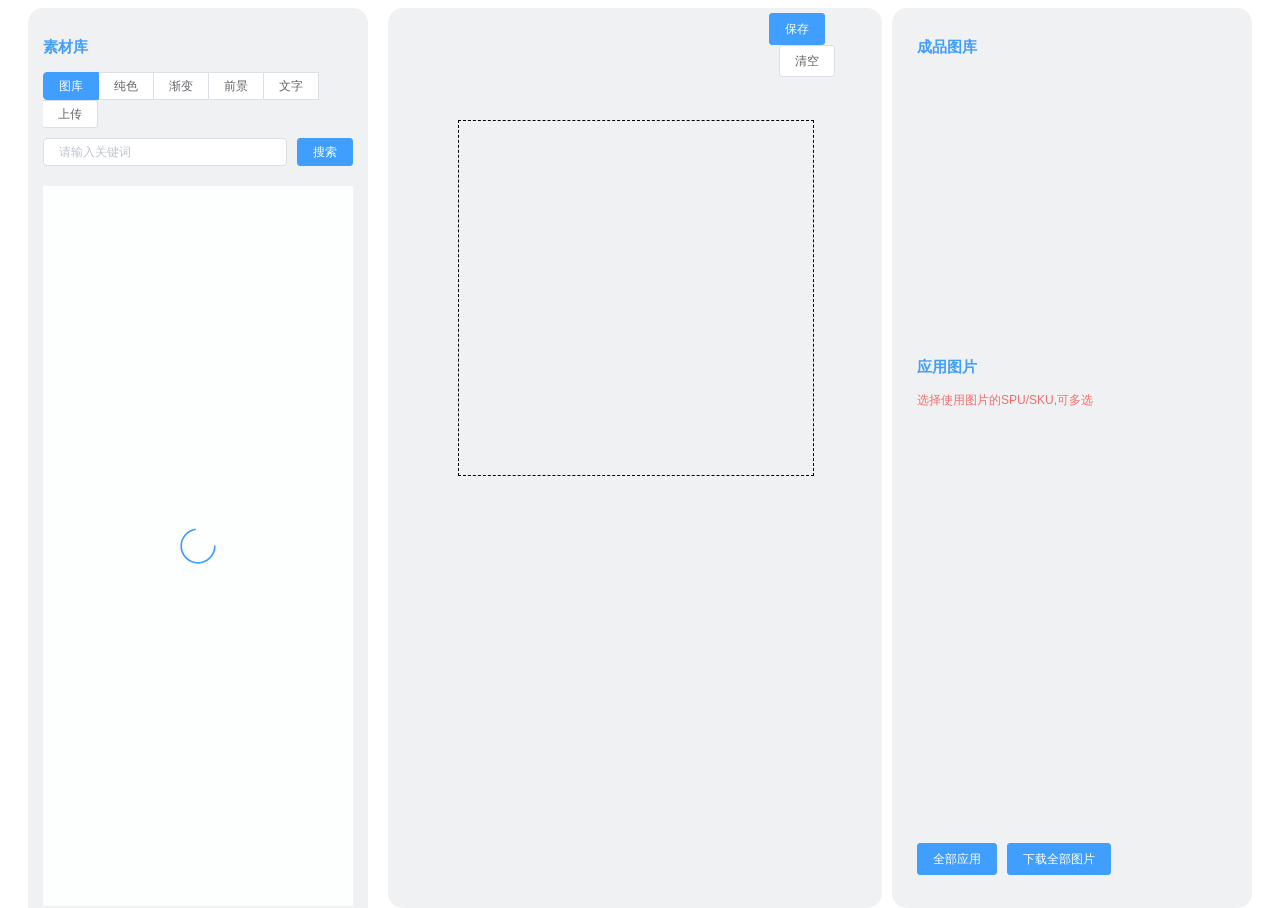
==== index.html @ 7e10ae1a "图片编辑工具" ====
<!doctype html><html lang=""><head><meta charset="utf-8"><meta http-equiv="X-UA-Compatible" content="IE=edge"><meta name="viewport" content="width=device-width,initial-scale=1"><link rel="icon" href="favicon.ico"><title>my-project</title><script defer="defer" src="js/chunk-vendors.fd52d8b5.js"></script><script defer="defer" src="js/app.4f9db772.js"></script><link href="css/chunk-vendors.4e2d36cb.css" rel="stylesheet"><link href="css/app.db0b09b1.css" rel="stylesheet"></head><body><noscript><strong>We're sorry but my-project doesn't work properly without JavaScript enabled. Please enable it to continue.</strong></noscript><div id="app"></div></body></html>
---- css/chunk-vendors.4e2d36cb.css ----
@font-face{font-family:element-icons;src:url(../fonts/element-icons.ff18efd1.woff) format("woff"),url(../fonts/element-icons.f1a45d74.ttf) format("truetype");font-weight:400;font-display:"auto";font-style:normal}[class*=" el-icon-"],[class^=el-icon-]{font-family:element-icons!important;speak:none;font-style:normal;font-weight:400;font-variant:normal;text-transform:none;line-height:1;vertical-align:baseline;display:inline-block;-webkit-font-smoothing:antialiased;-moz-osx-font-smoothing:grayscale}.el-icon-ice-cream-round:before{content:"\e6a0"}.el-icon-ice-cream-square:before{content:"\e6a3"}.el-icon-lollipop:before{content:"\e6a4"}.el-icon-potato-strips:before{content:"\e6a5"}.el-icon-milk-tea:before{content:"\e6a6"}.el-icon-ice-drink:before{content:"\e6a7"}.el-icon-ice-tea:before{content:"\e6a9"}.el-icon-coffee:before{content:"\e6aa"}.el-icon-orange:before{content:"\e6ab"}.el-icon-pear:before{content:"\e6ac"}.el-icon-apple:before{content:"\e6ad"}.el-icon-cherry:before{content:"\e6ae"}.el-icon-watermelon:before{content:"\e6af"}.el-icon-grape:before{content:"\e6b0"}.el-icon-refrigerator:before{content:"\e6b1"}.el-icon-goblet-square-full:before{content:"\e6b2"}.el-icon-goblet-square:before{content:"\e6b3"}.el-icon-goblet-full:before{content:"\e6b4"}.el-icon-goblet:before{content:"\e6b5"}.el-icon-cold-drink:before{content:"\e6b6"}.el-icon-coffee-cup:before{content:"\e6b8"}.el-icon-water-cup:before{content:"\e6b9"}.el-icon-hot-water:before{content:"\e6ba"}.el-icon-ice-cream:before{content:"\e6bb"}.el-icon-dessert:before{content:"\e6bc"}.el-icon-sugar:before{content:"\e6bd"}.el-icon-tableware:before{content:"\e6be"}.el-icon-burger:before{content:"\e6bf"}.el-icon-knife-fork:before{content:"\e6c1"}.el-icon-fork-spoon:before{content:"\e6c2"}.el-icon-chicken:before{content:"\e6c3"}.el-icon-food:before{content:"\e6c4"}.el-icon-dish-1:before{content:"\e6c5"}.el-icon-dish:before{content:"\e6c6"}.el-icon-moon-night:before{content:"\e6ee"}.el-icon-moon:before{content:"\e6f0"}.el-icon-cloudy-and-sunny:before{content:"\e6f1"}.el-icon-partly-cloudy:before{content:"\e6f2"}.el-icon-cloudy:before{content:"\e6f3"}.el-icon-sunny:before{content:"\e6f6"}.el-icon-sunset:before{content:"\e6f7"}.el-icon-sunrise-1:before{content:"\e6f8"}.el-icon-sunrise:before{content:"\e6f9"}.el-icon-heavy-rain:before{content:"\e6fa"}.el-icon-lightning:before{content:"\e6fb"}.el-icon-light-rain:before{content:"\e6fc"}.el-icon-wind-power:before{content:"\e6fd"}.el-icon-baseball:before{content:"\e712"}.el-icon-soccer:before{content:"\e713"}.el-icon-football:before{content:"\e715"}.el-icon-basketball:before{content:"\e716"}.el-icon-ship:before{content:"\e73f"}.el-icon-truck:before{content:"\e740"}.el-icon-bicycle:before{content:"\e741"}.el-icon-mobile-phone:before{content:"\e6d3"}.el-icon-service:before{content:"\e6d4"}.el-icon-key:before{content:"\e6e2"}.el-icon-unlock:before{content:"\e6e4"}.el-icon-lock:before{content:"\e6e5"}.el-icon-watch:before{content:"\e6fe"}.el-icon-watch-1:before{content:"\e6ff"}.el-icon-timer:before{content:"\e702"}.el-icon-alarm-clock:before{content:"\e703"}.el-icon-map-location:before{content:"\e704"}.el-icon-delete-location:before{content:"\e705"}.el-icon-add-location:before{content:"\e706"}.el-icon-location-information:before{content:"\e707"}.el-icon-location-outline:before{content:"\e708"}.el-icon-location:before{content:"\e79e"}.el-icon-place:before{content:"\e709"}.el-icon-discover:before{content:"\e70a"}.el-icon-first-aid-kit:before{content:"\e70b"}.el-icon-trophy-1:before{content:"\e70c"}.el-icon-trophy:before{content:"\e70d"}.el-icon-medal:before{content:"\e70e"}.el-icon-medal-1:before{content:"\e70f"}.el-icon-stopwatch:before{content:"\e710"}.el-icon-mic:before{content:"\e711"}.el-icon-copy-document:before{content:"\e718"}.el-icon-full-screen:before{content:"\e719"}.el-icon-switch-button:before{content:"\e71b"}.el-icon-aim:before{content:"\e71c"}.el-icon-crop:before{content:"\e71d"}.el-icon-odometer:before{content:"\e71e"}.el-icon-time:before{content:"\e71f"}.el-icon-bangzhu:before{content:"\e724"}.el-icon-close-notification:before{content:"\e726"}.el-icon-microphone:before{content:"\e727"}.el-icon-turn-off-microphone:before{content:"\e728"}.el-icon-position:before{content:"\e729"}.el-icon-postcard:before{content:"\e72a"}.el-icon-message:before{content:"\e72b"}.el-icon-chat-line-square:before{content:"\e72d"}.el-icon-chat-dot-square:before{content:"\e72e"}.el-icon-chat-dot-round:before{content:"\e72f"}.el-icon-chat-square:before{content:"\e730"}.el-icon-chat-line-round:before{content:"\e731"}.el-icon-chat-round:before{content:"\e732"}.el-icon-set-up:before{content:"\e733"}.el-icon-turn-off:before{content:"\e734"}.el-icon-open:before{content:"\e735"}.el-icon-connection:before{content:"\e736"}.el-icon-link:before{content:"\e737"}.el-icon-cpu:before{content:"\e738"}.el-icon-thumb:before{content:"\e739"}.el-icon-female:before{content:"\e73a"}.el-icon-male:before{content:"\e73b"}.el-icon-guide:before{content:"\e73c"}.el-icon-news:before{content:"\e73e"}.el-icon-price-tag:before{content:"\e744"}.el-icon-discount:before{content:"\e745"}.el-icon-wallet:before{content:"\e747"}.el-icon-coin:before{content:"\e748"}.el-icon-money:before{content:"\e749"}.el-icon-bank-card:before{content:"\e74a"}.el-icon-box:before{content:"\e74b"}.el-icon-present:before{content:"\e74c"}.el-icon-sell:before{content:"\e6d5"}.el-icon-sold-out:before{content:"\e6d6"}.el-icon-shopping-bag-2:before{content:"\e74d"}.el-icon-shopping-bag-1:before{content:"\e74e"}.el-icon-shopping-cart-2:before{content:"\e74f"}.el-icon-shopping-cart-1:before{content:"\e750"}.el-icon-shopping-cart-full:before{content:"\e751"}.el-icon-smoking:before{content:"\e752"}.el-icon-no-smoking:before{content:"\e753"}.el-icon-house:before{content:"\e754"}.el-icon-table-lamp:before{content:"\e755"}.el-icon-school:before{content:"\e756"}.el-icon-office-building:before{content:"\e757"}.el-icon-toilet-paper:before{content:"\e758"}.el-icon-notebook-2:before{content:"\e759"}.el-icon-notebook-1:before{content:"\e75a"}.el-icon-files:before{content:"\e75b"}.el-icon-collection:before{content:"\e75c"}.el-icon-receiving:before{content:"\e75d"}.el-icon-suitcase-1:before{content:"\e760"}.el-icon-suitcase:before{content:"\e761"}.el-icon-film:before{content:"\e763"}.el-icon-collection-tag:before{content:"\e765"}.el-icon-data-analysis:before{content:"\e766"}.el-icon-pie-chart:before{content:"\e767"}.el-icon-data-board:before{content:"\e768"}.el-icon-data-line:before{content:"\e76d"}.el-icon-reading:before{content:"\e769"}.el-icon-magic-stick:before{content:"\e76a"}.el-icon-coordinate:before{content:"\e76b"}.el-icon-mouse:before{content:"\e76c"}.el-icon-brush:before{content:"\e76e"}.el-icon-headset:before{content:"\e76f"}.el-icon-umbrella:before{content:"\e770"}.el-icon-scissors:before{content:"\e771"}.el-icon-mobile:before{content:"\e773"}.el-icon-attract:before{content:"\e774"}.el-icon-monitor:before{content:"\e775"}.el-icon-search:before{content:"\e778"}.el-icon-takeaway-box:before{content:"\e77a"}.el-icon-paperclip:before{content:"\e77d"}.el-icon-printer:before{content:"\e77e"}.el-icon-document-add:before{content:"\e782"}.el-icon-document:before{content:"\e785"}.el-icon-document-checked:before{content:"\e786"}.el-icon-document-copy:before{content:"\e787"}.el-icon-document-delete:before{content:"\e788"}.el-icon-document-remove:before{content:"\e789"}.el-icon-tickets:before{content:"\e78b"}.el-icon-folder-checked:before{content:"\e77f"}.el-icon-folder-delete:before{content:"\e780"}.el-icon-folder-remove:before{content:"\e781"}.el-icon-folder-add:before{content:"\e783"}.el-icon-folder-opened:before{content:"\e784"}.el-icon-folder:before{content:"\e78a"}.el-icon-edit-outline:before{content:"\e764"}.el-icon-edit:before{content:"\e78c"}.el-icon-date:before{content:"\e78e"}.el-icon-c-scale-to-original:before{content:"\e7c6"}.el-icon-view:before{content:"\e6ce"}.el-icon-loading:before{content:"\e6cf"}.el-icon-rank:before{content:"\e6d1"}.el-icon-sort-down:before{content:"\e7c4"}.el-icon-sort-up:before{content:"\e7c5"}.el-icon-sort:before{content:"\e6d2"}.el-icon-finished:before{content:"\e6cd"}.el-icon-refresh-left:before{content:"\e6c7"}.el-icon-refresh-right:before{content:"\e6c8"}.el-icon-refresh:before{content:"\e6d0"}.el-icon-video-play:before{content:"\e7c0"}.el-icon-video-pause:before{content:"\e7c1"}.el-icon-d-arrow-right:before{content:"\e6dc"}.el-icon-d-arrow-left:before{content:"\e6dd"}.el-icon-arrow-up:before{content:"\e6e1"}.el-icon-arrow-down:before{content:"\e6df"}.el-icon-arrow-right:before{content:"\e6e0"}.el-icon-arrow-left:before{content:"\e6de"}.el-icon-top-right:before{content:"\e6e7"}.el-icon-top-left:before{content:"\e6e8"}.el-icon-top:before{content:"\e6e6"}.el-icon-bottom:before{content:"\e6eb"}.el-icon-right:before{content:"\e6e9"}.el-icon-back:before{content:"\e6ea"}.el-icon-bottom-right:before{content:"\e6ec"}.el-icon-bottom-left:before{content:"\e6ed"}.el-icon-caret-top:before{content:"\e78f"}.el-icon-caret-bottom:before{content:"\e790"}.el-icon-caret-right:before{content:"\e791"}.el-icon-caret-left:before{content:"\e792"}.el-icon-d-caret:before{content:"\e79a"}.el-icon-share:before{content:"\e793"}.el-icon-menu:before{content:"\e798"}.el-icon-s-grid:before{content:"\e7a6"}.el-icon-s-check:before{content:"\e7a7"}.el-icon-s-data:before{content:"\e7a8"}.el-icon-s-opportunity:before{content:"\e7aa"}.el-icon-s-custom:before{content:"\e7ab"}.el-icon-s-claim:before{content:"\e7ad"}.el-icon-s-finance:before{content:"\e7ae"}.el-icon-s-comment:before{content:"\e7af"}.el-icon-s-flag:before{content:"\e7b0"}.el-icon-s-marketing:before{content:"\e7b1"}.el-icon-s-shop:before{content:"\e7b4"}.el-icon-s-open:before{content:"\e7b5"}.el-icon-s-management:before{content:"\e7b6"}.el-icon-s-ticket:before{content:"\e7b7"}.el-icon-s-release:before{content:"\e7b8"}.el-icon-s-home:before{content:"\e7b9"}.el-icon-s-promotion:before{content:"\e7ba"}.el-icon-s-operation:before{content:"\e7bb"}.el-icon-s-unfold:before{content:"\e7bc"}.el-icon-s-fold:before{content:"\e7a9"}.el-icon-s-platform:before{content:"\e7bd"}.el-icon-s-order:before{content:"\e7be"}.el-icon-s-cooperation:before{content:"\e7bf"}.el-icon-bell:before{content:"\e725"}.el-icon-message-solid:before{content:"\e799"}.el-icon-video-camera:before{content:"\e772"}.el-icon-video-camera-solid:before{content:"\e796"}.el-icon-camera:before{content:"\e779"}.el-icon-camera-solid:before{content:"\e79b"}.el-icon-download:before{content:"\e77c"}.el-icon-upload2:before{content:"\e77b"}.el-icon-upload:before{content:"\e7c3"}.el-icon-picture-outline-round:before{content:"\e75f"}.el-icon-picture-outline:before{content:"\e75e"}.el-icon-picture:before{content:"\e79f"}.el-icon-close:before{content:"\e6db"}.el-icon-check:before{content:"\e6da"}.el-icon-plus:before{content:"\e6d9"}.el-icon-minus:before{content:"\e6d8"}.el-icon-help:before{content:"\e73d"}.el-icon-s-help:before{content:"\e7b3"}.el-icon-circle-close:before{content:"\e78d"}.el-icon-circle-check:before{content:"\e720"}.el-icon-circle-plus-outline:before{content:"\e723"}.el-icon-remove-outline:before{content:"\e722"}.el-icon-zoom-out:before{content:"\e776"}.el-icon-zoom-in:before{content:"\e777"}.el-icon-error:before{content:"\e79d"}.el-icon-success:before{content:"\e79c"}.el-icon-circle-plus:before{content:"\e7a0"}.el-icon-remove:before{content:"\e7a2"}.el-icon-info:before{content:"\e7a1"}.el-icon-question:before{content:"\e7a4"}.el-icon-warning-outline:before{content:"\e6c9"}.el-icon-warning:before{content:"\e7a3"}.el-icon-goods:before{content:"\e7c2"}.el-icon-s-goods:before{content:"\e7b2"}.el-icon-star-off:before{content:"\e717"}.el-icon-star-on:before{content:"\e797"}.el-icon-more-outline:before{content:"\e6cc"}.el-icon-more:before{content:"\e794"}.el-icon-phone-outline:before{content:"\e6cb"}.el-icon-phone:before{content:"\e795"}.el-icon-user:before{content:"\e6e3"}.el-icon-user-solid:before{content:"\e7a5"}.el-icon-setting:before{content:"\e6ca"}.el-icon-s-tools:before{content:"\e7ac"}.el-icon-delete:before{content:"\e6d7"}.el-icon-delete-solid:before{content:"\e7c9"}.el-icon-eleme:before{content:"\e7c7"}.el-icon-platform-eleme:before{content:"\e7ca"}.el-icon-loading{animation:rotating 2s linear infinite}.el-icon--right{margin-left:5px}.el-icon--left{margin-right:5px}@keyframes rotating{0%{transform:rotate(0)}to{transform:rotate(1turn)}}.el-pagination{white-space:nowrap;padding:2px 5px;color:#303133;font-weight:700}.el-pagination:after,.el-pagination:before{display:table;content:""}.el-pagination:after{clear:both}.el-pagination button,.el-pagination span:not([class*=suffix]){display:inline-block;font-size:13px;min-width:35.5px;height:28px;line-height:28px;vertical-align:top;box-sizing:border-box}.el-pager li,.el-pagination__editor{-webkit-box-sizing:border-box;text-align:center}.el-pagination .el-input__inner{text-align:center;-moz-appearance:textfield;line-height:normal}.el-pagination .el-input__suffix{right:0;transform:scale(.8)}.el-pagination .el-select .el-input{width:100px;margin:0 5px}.el-pagination .el-select .el-input .el-input__inner{padding-right:25px;border-radius:3px}.el-pagination button{border:none;padding:0 6px;background:0 0}.el-pagination button:focus{outline:0}.el-pagination button:hover{color:#409eff}.el-pagination button:disabled{color:#c0c4cc;background-color:#fff;cursor:not-allowed}.el-pagination .btn-next,.el-pagination .btn-prev{background:50% no-repeat #fff;background-size:16px;cursor:pointer;margin:0;color:#303133}.el-pagination .btn-next .el-icon,.el-pagination .btn-prev .el-icon{display:block;font-size:12px;font-weight:700}.el-pagination .btn-prev{padding-right:12px}.el-pagination .btn-next{padding-left:12px}.el-pagination .el-pager li.disabled{color:#c0c4cc;cursor:not-allowed}.el-pager li,.el-pager li.btn-quicknext:hover,.el-pager li.btn-quickprev:hover{cursor:pointer}.el-pagination--small .btn-next,.el-pagination--small .btn-prev,.el-pagination--small .el-pager li,.el-pagination--small .el-pager li.btn-quicknext,.el-pagination--small .el-pager li.btn-quickprev,.el-pagination--small .el-pager li:last-child{border-color:transparent;font-size:12px;line-height:22px;height:22px;min-width:22px}.el-pagination--small .arrow.disabled{visibility:hidden}.el-pagination--small .more:before,.el-pagination--small li.more:before{line-height:24px}.el-pagination--small button,.el-pagination--small span:not([class*=suffix]){height:22px;line-height:22px}.el-pagination--small .el-pagination__editor,.el-pagination--small .el-pagination__editor.el-input .el-input__inner{height:22px}.el-pagination__sizes{margin:0 10px 0 0;font-weight:400;color:#606266}.el-pagination__sizes .el-input .el-input__inner{font-size:13px;padding-left:8px}.el-pagination__sizes .el-input .el-input__inner:hover{border-color:#409eff}.el-pagination__total{margin-right:10px;font-weight:400;color:#606266}.el-pagination__jump{margin-left:24px;font-weight:400;color:#606266}.el-pagination__jump .el-input__inner{padding:0 3px}.el-pagination__rightwrapper{float:right}.el-pagination__editor{line-height:18px;padding:0 2px;height:28px;margin:0 2px;box-sizing:border-box;border-radius:3px}.el-pager,.el-pagination.is-background .btn-next,.el-pagination.is-background .btn-prev{padding:0}.el-pagination__editor.el-input{width:50px}.el-pagination__editor.el-input .el-input__inner{height:28px}.el-pagination__editor .el-input__inner::-webkit-inner-spin-button,.el-pagination__editor .el-input__inner::-webkit-outer-spin-button{-webkit-appearance:none;margin:0}.el-pagination.is-background .btn-next,.el-pagination.is-background .btn-prev,.el-pagination.is-background .el-pager li{margin:0 5px;background-color:#f4f4f5;color:#606266;min-width:30px;border-radius:2px}.el-pagination.is-background .btn-next.disabled,.el-pagination.is-background .btn-next:disabled,.el-pagination.is-background .btn-prev.disabled,.el-pagination.is-background .btn-prev:disabled,.el-pagination.is-background .el-pager li.disabled{color:#c0c4cc}.el-pagination.is-background .el-pager li:not(.disabled):hover{color:#409eff}.el-pagination.is-background .el-pager li:not(.disabled).active{background-color:#409eff;color:#fff}.el-pagination.is-background.el-pagination--small .btn-next,.el-pagination.is-background.el-pagination--small .btn-prev,.el-pagination.is-background.el-pagination--small .el-pager li{margin:0 3px;min-width:22px}.el-pager,.el-pager li{vertical-align:top;margin:0;display:inline-block}.el-pager{-webkit-user-select:none;-moz-user-select:none;user-select:none;list-style:none;font-size:0}.el-pager .more:before{line-height:30px}.el-pager li{padding:0 4px;background:#fff;font-size:13px;min-width:35.5px;height:28px;line-height:28px;box-sizing:border-box}.el-pager li.btn-quicknext,.el-pager li.btn-quickprev{line-height:28px;color:#303133}.el-pager li.btn-quicknext.disabled,.el-pager li.btn-quickprev.disabled{color:#c0c4cc}.el-pager li.active+li{border-left:0}.el-pager li:hover{color:#409eff}.el-pager li.active{color:#409eff;cursor:default}.el-dialog{position:relative;margin:0 auto 50px;background:#fff;border-radius:2px;box-shadow:0 1px 3px rgba(0,0,0,.3);box-sizing:border-box;width:50%}.el-autocomplete-suggestion,.el-dropdown-menu,.el-menu--collapse .el-submenu .el-menu{-webkit-box-shadow:0 2px 12px 0 rgba(0,0,0,.1)}.el-dialog.is-fullscreen{width:100%;margin-top:0;margin-bottom:0;height:100%;overflow:auto}.el-dialog__wrapper{position:fixed;top:0;right:0;bottom:0;left:0;overflow:auto;margin:0}.el-dialog__header{padding:20px 20px 10px}.el-dialog__headerbtn{position:absolute;top:20px;right:20px;padding:0;background:0 0;border:none;outline:0;cursor:pointer;font-size:16px}.el-dialog__headerbtn .el-dialog__close{color:#909399}.el-dialog__headerbtn:focus .el-dialog__close,.el-dialog__headerbtn:hover .el-dialog__close{color:#409eff}.el-dialog__title{line-height:24px;font-size:18px;color:#303133}.el-dialog__body{padding:30px 20px;color:#606266;font-size:14px;word-break:break-all}.el-dialog__footer{padding:10px 20px 20px;text-align:right;box-sizing:border-box}.el-dialog--center{text-align:center}.el-dialog--center .el-dialog__body{text-align:initial;padding:25px 25px 30px}.el-dialog--center .el-dialog__footer{text-align:inherit}.dialog-fade-enter-active{animation:dialog-fade-in .3s}.dialog-fade-leave-active{animation:dialog-fade-out .3s}@keyframes dialog-fade-in{0%{transform:translate3d(0,-20px,0);opacity:0}to{transform:translateZ(0);opacity:1}}@keyframes dialog-fade-out{0%{transform:translateZ(0);opacity:1}to{transform:translate3d(0,-20px,0);opacity:0}}.el-autocomplete{position:relative;display:inline-block}.el-autocomplete-suggestion{margin:5px 0;box-shadow:0 2px 12px 0 rgba(0,0,0,.1);border-radius:4px;border:1px solid #e4e7ed;box-sizing:border-box;background-color:#fff}.el-autocomplete-suggestion__wrap{max-height:280px;padding:10px 0;box-sizing:border-box}.el-autocomplete-suggestion__list{margin:0;padding:0}.el-autocomplete-suggestion li{padding:0 20px;margin:0;line-height:34px;cursor:pointer;color:#606266;font-size:14px;list-style:none;white-space:nowrap;overflow:hidden;text-overflow:ellipsis}.el-autocomplete-suggestion li.highlighted,.el-autocomplete-suggestion li:hover{background-color:#f5f7fa}.el-autocomplete-suggestion li.divider{margin-top:6px;border-top:1px solid #000}.el-autocomplete-suggestion li.divider:last-child{margin-bottom:-6px}.el-autocomplete-suggestion.is-loading li{text-align:center;height:100px;line-height:100px;font-size:20px;color:#999}.el-autocomplete-suggestion.is-loading li:after{display:inline-block;content:"";height:100%;vertical-align:middle}.el-autocomplete-suggestion.is-loading li:hover{background-color:#fff}.el-autocomplete-suggestion.is-loading .el-icon-loading{vertical-align:middle}.el-dropdown{display:inline-block;position:relative;color:#606266;font-size:14px}.el-dropdown .el-button-group{display:block}.el-dropdown .el-button-group .el-button{float:none}.el-dropdown .el-dropdown__caret-button{padding-left:5px;padding-right:5px;position:relative;border-left:none}.el-dropdown .el-dropdown__caret-button:before{content:"";position:absolute;display:block;width:1px;top:5px;bottom:5px;left:0;background:hsla(0,0%,100%,.5)}.el-dropdown .el-dropdown__caret-button.el-button--default:before{background:rgba(220,223,230,.5)}.el-dropdown .el-dropdown__caret-button:hover:not(.is-disabled):before{top:0;bottom:0}.el-dropdown .el-dropdown__caret-button .el-dropdown__icon{padding-left:0}.el-dropdown__icon{font-size:12px;margin:0 3px}.el-dropdown .el-dropdown-selfdefine:focus:active,.el-dropdown .el-dropdown-selfdefine:focus:not(.focusing){outline-width:0}.el-dropdown [disabled]{cursor:not-allowed;color:#bbb}.el-dropdown-menu{position:absolute;top:0;left:0;z-index:10;padding:10px 0;margin:5px 0;background-color:#fff;border:1px solid #ebeef5;border-radius:4px;box-shadow:0 2px 12px 0 rgba(0,0,0,.1)}.el-dropdown-menu__item{list-style:none;line-height:36px;padding:0 20px;margin:0;font-size:14px;color:#606266;cursor:pointer;outline:0}.el-dropdown-menu__item:focus,.el-dropdown-menu__item:not(.is-disabled):hover{background-color:#ecf5ff;color:#66b1ff}.el-dropdown-menu__item i{margin-right:5px}.el-dropdown-menu__item--divided{position:relative;margin-top:6px;border-top:1px solid #ebeef5}.el-dropdown-menu__item--divided:before{content:"";height:6px;display:block;margin:0 -20px;background-color:#fff}.el-dropdown-menu__item.is-disabled{cursor:default;color:#bbb;pointer-events:none}.el-dropdown-menu--medium{padding:6px 0}.el-dropdown-menu--medium .el-dropdown-menu__item{line-height:30px;padding:0 17px;font-size:14px}.el-dropdown-menu--medium .el-dropdown-menu__item.el-dropdown-menu__item--divided{margin-top:6px}.el-dropdown-menu--medium .el-dropdown-menu__item.el-dropdown-menu__item--divided:before{height:6px;margin:0 -17px}.el-dropdown-menu--small{padding:6px 0}.el-dropdown-menu--small .el-dropdown-menu__item{line-height:27px;padding:0 15px;font-size:13px}.el-dropdown-menu--small .el-dropdown-menu__item.el-dropdown-menu__item--divided{margin-top:4px}.el-dropdown-menu--small .el-dropdown-menu__item.el-dropdown-menu__item--divided:before{height:4px;margin:0 -15px}.el-dropdown-menu--mini{padding:3px 0}.el-dropdown-menu--mini .el-dropdown-menu__item{line-height:24px;padding:0 10px;font-size:12px}.el-dropdown-menu--mini .el-dropdown-menu__item.el-dropdown-menu__item--divided{margin-top:3px}.el-dropdown-menu--mini .el-dropdown-menu__item.el-dropdown-menu__item--divided:before{height:3px;margin:0 -10px}.el-menu{border-right:1px solid #e6e6e6;list-style:none;position:relative;margin:0;padding-left:0}.el-menu,.el-menu--horizontal>.el-menu-item:not(.is-disabled):focus,.el-menu--horizontal>.el-menu-item:not(.is-disabled):hover,.el-menu--horizontal>.el-submenu .el-submenu__title:hover{background-color:#fff}.el-menu:after,.el-menu:before{display:table;content:""}.el-menu:after{clear:both}.el-menu.el-menu--horizontal{border-bottom:1px solid #e6e6e6}.el-menu--horizontal{border-right:none}.el-menu--horizontal>.el-menu-item{float:left;height:60px;line-height:60px;margin:0;border-bottom:2px solid transparent;color:#909399}.el-menu--horizontal>.el-menu-item a,.el-menu--horizontal>.el-menu-item a:hover{color:inherit}.el-menu--horizontal>.el-submenu{float:left}.el-menu--horizontal>.el-submenu:focus,.el-menu--horizontal>.el-submenu:hover{outline:0}.el-menu--horizontal>.el-submenu:focus .el-submenu__title,.el-menu--horizontal>.el-submenu:hover .el-submenu__title{color:#303133}.el-menu--horizontal>.el-submenu.is-active .el-submenu__title{border-bottom:2px solid #409eff;color:#303133}.el-menu--horizontal>.el-submenu .el-submenu__title{height:60px;line-height:60px;border-bottom:2px solid transparent;color:#909399}.el-menu--horizontal>.el-submenu .el-submenu__icon-arrow{position:static;vertical-align:middle;margin-left:8px;margin-top:-3px}.el-menu--horizontal .el-menu .el-menu-item,.el-menu--horizontal .el-menu .el-submenu__title{background-color:#fff;float:none;height:36px;line-height:36px;padding:0 10px;color:#909399}.el-menu--horizontal .el-menu .el-menu-item.is-active,.el-menu--horizontal .el-menu .el-submenu.is-active>.el-submenu__title{color:#303133}.el-menu--horizontal .el-menu-item:not(.is-disabled):focus,.el-menu--horizontal .el-menu-item:not(.is-disabled):hover{outline:0;color:#303133}.el-menu--horizontal>.el-menu-item.is-active{border-bottom:2px solid #409eff;color:#303133}.el-menu--collapse{width:64px}.el-menu--collapse>.el-menu-item [class^=el-icon-],.el-menu--collapse>.el-submenu>.el-submenu__title [class^=el-icon-]{margin:0;vertical-align:middle;width:24px;text-align:center}.el-menu--collapse>.el-menu-item .el-submenu__icon-arrow,.el-menu--collapse>.el-submenu>.el-submenu__title .el-submenu__icon-arrow{display:none}.el-menu--collapse>.el-menu-item span,.el-menu--collapse>.el-submenu>.el-submenu__title span{height:0;width:0;overflow:hidden;visibility:hidden;display:inline-block}.el-menu--collapse>.el-menu-item.is-active i{color:inherit}.el-menu--collapse .el-menu .el-submenu{min-width:200px}.el-menu--collapse .el-submenu{position:relative}.el-menu--collapse .el-submenu .el-menu{position:absolute;margin-left:5px;top:0;left:100%;z-index:10;border:1px solid #e4e7ed;border-radius:2px;box-shadow:0 2px 12px 0 rgba(0,0,0,.1)}.el-menu--collapse .el-submenu.is-opened>.el-submenu__title .el-submenu__icon-arrow{transform:none}.el-menu--popup{z-index:100;min-width:200px;border:none;padding:5px 0;border-radius:2px;box-shadow:0 2px 12px 0 rgba(0,0,0,.1)}.el-menu--popup-bottom-start{margin-top:5px}.el-menu--popup-right-start{margin-left:5px;margin-right:5px}.el-menu-item{height:56px;line-height:56px;font-size:14px;color:#303133;padding:0 20px;list-style:none;cursor:pointer;position:relative;transition:border-color .3s,background-color .3s,color .3s;box-sizing:border-box;white-space:nowrap}.el-menu-item *{vertical-align:middle}.el-menu-item i{color:#909399}.el-menu-item:focus,.el-menu-item:hover{outline:0;background-color:#ecf5ff}.el-menu-item.is-disabled{opacity:.25;cursor:not-allowed;background:0 0!important}.el-menu-item [class^=el-icon-]{margin-right:5px;width:24px;text-align:center;font-size:18px;vertical-align:middle}.el-menu-item.is-active{color:#409eff}.el-menu-item.is-active i{color:inherit}.el-submenu{list-style:none;margin:0;padding-left:0}.el-submenu__title{height:56px;line-height:56px;font-size:14px;color:#303133;padding:0 20px;list-style:none;cursor:pointer;position:relative;transition:border-color .3s,background-color .3s,color .3s;box-sizing:border-box;white-space:nowrap}.el-submenu__title *{vertical-align:middle}.el-submenu__title i{color:#909399}.el-submenu__title:focus,.el-submenu__title:hover{outline:0;background-color:#ecf5ff}.el-submenu__title.is-disabled{opacity:.25;cursor:not-allowed;background:0 0!important}.el-submenu__title:hover{background-color:#ecf5ff}.el-submenu .el-menu{border:none}.el-submenu .el-menu-item{height:50px;line-height:50px;padding:0 45px;min-width:200px}.el-submenu__icon-arrow{position:absolute;top:50%;right:20px;margin-top:-7px;transition:transform .3s;font-size:12px}.el-submenu.is-active .el-submenu__title{border-bottom-color:#409eff}.el-submenu.is-opened>.el-submenu__title .el-submenu__icon-arrow{transform:rotate(180deg)}.el-submenu.is-disabled .el-menu-item,.el-submenu.is-disabled .el-submenu__title{opacity:.25;cursor:not-allowed;background:0 0!important}.el-submenu [class^=el-icon-]{vertical-align:middle;margin-right:5px;width:24px;text-align:center;font-size:18px}.el-menu-item-group>ul{padding:0}.el-menu-item-group__title{padding:7px 0 7px 20px;line-height:normal;font-size:12px;color:#909399}.el-radio-button__inner,.el-radio-group{line-height:1;vertical-align:middle;display:inline-block}.horizontal-collapse-transition .el-submenu__title .el-submenu__icon-arrow{transition:.2s;opacity:0}.el-radio-group{font-size:0}.el-radio-button{position:relative;display:inline-block;outline:0}.el-radio-button__inner{white-space:nowrap;background:#fff;border:1px solid #dcdfe6;font-weight:500;border-left:0;color:#606266;-webkit-appearance:none;text-align:center;box-sizing:border-box;outline:0;margin:0;position:relative;cursor:pointer;transition:all .3s cubic-bezier(.645,.045,.355,1);padding:12px 20px;font-size:14px;border-radius:0}.el-radio-button__inner.is-round{padding:12px 20px}.el-radio-button__inner:hover{color:#409eff}.el-radio-button__inner [class*=el-icon-]{line-height:.9}.el-radio-button__inner [class*=el-icon-]+span{margin-left:5px}.el-radio-button:first-child .el-radio-button__inner{border-left:1px solid #dcdfe6;border-radius:4px 0 0 4px;box-shadow:none!important}.el-radio-button__orig-radio{opacity:0;outline:0;position:absolute;z-index:-1}.el-switch,.el-switch__core{position:relative;vertical-align:middle}.el-radio-button__orig-radio:checked+.el-radio-button__inner{color:#fff;background-color:#409eff;border-color:#409eff;box-shadow:-1px 0 0 0 #409eff}.el-radio-button__orig-radio:disabled+.el-radio-button__inner{color:#c0c4cc;cursor:not-allowed;background-image:none;background-color:#fff;border-color:#ebeef5;box-shadow:none}.el-radio-button__orig-radio:disabled:checked+.el-radio-button__inner{background-color:#f2f6fc}.el-radio-button:last-child .el-radio-button__inner{border-radius:0 4px 4px 0}.el-radio-button:first-child:last-child .el-radio-button__inner{border-radius:4px}.el-radio-button--medium .el-radio-button__inner{padding:10px 20px;font-size:14px;border-radius:0}.el-radio-button--medium .el-radio-button__inner.is-round{padding:10px 20px}.el-radio-button--small .el-radio-button__inner{padding:9px 15px;font-size:12px;border-radius:0}.el-radio-button--small .el-radio-button__inner.is-round{padding:9px 15px}.el-radio-button--mini .el-radio-button__inner{padding:7px 15px;font-size:12px;border-radius:0}.el-radio-button--mini .el-radio-button__inner.is-round{padding:7px 15px}.el-radio-button:focus:not(.is-focus):not(:active):not(.is-disabled){box-shadow:0 0 2px 2px #409eff}.el-picker-panel,.el-popover,.el-select-dropdown,.el-table-filter,.el-time-panel{-webkit-box-shadow:0 2px 12px 0 rgba(0,0,0,.1)}.el-switch{display:inline-flex;align-items:center;font-size:14px;line-height:20px;height:20px}.el-switch.is-disabled .el-switch__core,.el-switch.is-disabled .el-switch__label{cursor:not-allowed}.el-switch__label{transition:.2s;height:20px;display:inline-block;font-size:14px;font-weight:500;cursor:pointer;vertical-align:middle;color:#303133}.el-switch__label.is-active{color:#409eff}.el-switch__label--left{margin-right:10px}.el-switch__label--right{margin-left:10px}.el-switch__label *{line-height:1;font-size:14px;display:inline-block}.el-switch__input{position:absolute;width:0;height:0;opacity:0;margin:0}.el-switch__core{margin:0;display:inline-block;width:40px;height:20px;border:1px solid #dcdfe6;outline:0;border-radius:10px;box-sizing:border-box;background:#dcdfe6;cursor:pointer;transition:border-color .3s,background-color .3s}.el-switch__core:after{content:"";position:absolute;top:1px;left:1px;border-radius:100%;transition:all .3s;width:16px;height:16px;background-color:#fff}.el-switch.is-checked .el-switch__core{border-color:#409eff;background-color:#409eff}.el-switch.is-checked .el-switch__core:after{left:100%;margin-left:-17px}.el-switch.is-disabled{opacity:.6}.el-switch--wide .el-switch__label.el-switch__label--left span{left:10px}.el-switch--wide .el-switch__label.el-switch__label--right span{right:10px}.el-switch .label-fade-enter,.el-switch .label-fade-leave-active{opacity:0}.el-select-dropdown{position:absolute;z-index:1001;border:1px solid #e4e7ed;border-radius:4px;background-color:#fff;box-shadow:0 2px 12px 0 rgba(0,0,0,.1);box-sizing:border-box;margin:5px 0}.el-select-dropdown.is-multiple .el-select-dropdown__item{padding-right:40px}.el-select-dropdown.is-multiple .el-select-dropdown__item.selected{color:#409eff;background-color:#fff}.el-select-dropdown.is-multiple .el-select-dropdown__item.selected.hover{background-color:#f5f7fa}.el-select-dropdown.is-multiple .el-select-dropdown__item.selected:after{position:absolute;right:20px;font-family:element-icons;content:"\e6da";font-size:12px;font-weight:700;-webkit-font-smoothing:antialiased;-moz-osx-font-smoothing:grayscale}.el-select-dropdown .el-scrollbar.is-empty .el-select-dropdown__list{padding:0}.el-select-dropdown__empty{padding:10px 0;margin:0;text-align:center;color:#999;font-size:14px}.el-select-dropdown__wrap{max-height:274px}.el-select-dropdown__list{list-style:none;padding:6px 0;margin:0;box-sizing:border-box}.el-select-dropdown__item{font-size:14px;padding:0 20px;position:relative;white-space:nowrap;overflow:hidden;text-overflow:ellipsis;color:#606266;height:34px;line-height:34px;box-sizing:border-box;cursor:pointer}.el-select-dropdown__item.is-disabled{color:#c0c4cc;cursor:not-allowed}.el-select-dropdown__item.is-disabled:hover{background-color:#fff}.el-select-dropdown__item.hover,.el-select-dropdown__item:hover{background-color:#f5f7fa}.el-select-dropdown__item.selected{color:#409eff;font-weight:700}.el-select-group{margin:0;padding:0}.el-select-group__wrap{position:relative;list-style:none;margin:0;padding:0}.el-select-group__wrap:not(:last-of-type){padding-bottom:24px}.el-select-group__wrap:not(:last-of-type):after{content:"";position:absolute;display:block;left:20px;right:20px;bottom:12px;height:1px;background:#e4e7ed}.el-select-group__title{padding-left:20px;font-size:12px;color:#909399;line-height:30px}.el-select-group .el-select-dropdown__item{padding-left:20px}.el-select{display:inline-block;position:relative}.el-select .el-select__tags>span{display:contents}.el-select:hover .el-input__inner{border-color:#c0c4cc}.el-select .el-input__inner{cursor:pointer;padding-right:35px}.el-select .el-input__inner:focus{border-color:#409eff}.el-select .el-input .el-select__caret{color:#c0c4cc;font-size:14px;transition:transform .3s;transform:rotate(180deg);cursor:pointer}.el-select .el-input .el-select__caret.is-reverse{transform:rotate(0)}.el-select .el-input .el-select__caret.is-show-close{font-size:14px;text-align:center;transform:rotate(180deg);border-radius:100%;color:#c0c4cc;transition:color .2s cubic-bezier(.645,.045,.355,1)}.el-select .el-input .el-select__caret.is-show-close:hover{color:#909399}.el-select .el-input.is-disabled .el-input__inner{cursor:not-allowed}.el-select .el-input.is-disabled .el-input__inner:hover{border-color:#e4e7ed}.el-range-editor.is-active,.el-range-editor.is-active:hover,.el-select .el-input.is-focus .el-input__inner{border-color:#409eff}.el-select>.el-input{display:block}.el-select__input{border:none;outline:0;padding:0;margin-left:15px;color:#666;font-size:14px;-webkit-appearance:none;-moz-appearance:none;appearance:none;height:28px;background-color:transparent}.el-select__input.is-mini{height:14px}.el-select__close{cursor:pointer;position:absolute;top:8px;z-index:1000;right:25px;color:#c0c4cc;line-height:18px;font-size:14px}.el-select__close:hover{color:#909399}.el-select__tags{position:absolute;line-height:normal;white-space:normal;z-index:1;top:50%;transform:translateY(-50%);display:flex;align-items:center;flex-wrap:wrap}.el-select__tags-text{overflow:hidden;text-overflow:ellipsis}.el-select .el-tag{box-sizing:border-box;border-color:transparent;margin:2px 0 2px 6px;background-color:#f0f2f5;display:flex;max-width:100%;align-items:center}.el-select .el-tag__close.el-icon-close{background-color:#c0c4cc;top:0;color:#fff;flex-shrink:0}.el-select .el-tag__close.el-icon-close:hover{background-color:#909399}.el-table,.el-table__expanded-cell{background-color:#fff}.el-select .el-tag__close.el-icon-close:before{display:block;transform:translateY(.5px)}.el-table{position:relative;overflow:hidden;box-sizing:border-box;flex:1;width:100%;max-width:100%;font-size:14px;color:#606266}.el-table__empty-block{min-height:60px;text-align:center;width:100%;display:flex;justify-content:center;align-items:center}.el-table__empty-text{line-height:60px;width:50%;color:#909399}.el-table__expand-column .cell{padding:0;text-align:center}.el-table__expand-icon{position:relative;cursor:pointer;color:#666;font-size:12px;transition:transform .2s ease-in-out;height:20px}.el-table__expand-icon--expanded{transform:rotate(90deg)}.el-table__expand-icon>.el-icon{position:absolute;left:50%;top:50%;margin-left:-5px;margin-top:-5px}.el-table__expanded-cell[class*=cell]{padding:20px 50px}.el-table__expanded-cell:hover{background-color:transparent!important}.el-table__placeholder{display:inline-block;width:20px}.el-table__append-wrapper{overflow:hidden}.el-table--fit{border-right:0;border-bottom:0}.el-table--fit .el-table__cell.gutter{border-right-width:1px}.el-table--scrollable-x .el-table__body-wrapper{overflow-x:auto}.el-table--scrollable-y .el-table__body-wrapper{overflow-y:auto}.el-table thead{color:#909399;font-weight:500}.el-table thead.is-group th.el-table__cell{background:#f5f7fa}.el-table .el-table__cell{padding:12px 0;min-width:0;box-sizing:border-box;text-overflow:ellipsis;vertical-align:middle;position:relative;text-align:left}.el-table .el-table__cell.is-center{text-align:center}.el-table .el-table__cell.is-right{text-align:right}.el-table .el-table__cell.gutter{width:15px;border-right-width:0;border-bottom-width:0;padding:0}.el-table .el-table__cell.is-hidden>*{visibility:hidden}.el-table--medium .el-table__cell{padding:10px 0}.el-table--small{font-size:12px}.el-table--small .el-table__cell{padding:8px 0}.el-table--mini{font-size:12px}.el-table--mini .el-table__cell{padding:6px 0}.el-table tr{background-color:#fff}.el-table tr input[type=checkbox]{margin:0}.el-table td.el-table__cell,.el-table th.el-table__cell.is-leaf{border-bottom:1px solid #ebeef5}.el-table th.el-table__cell.is-sortable{cursor:pointer}.el-table th.el-table__cell{overflow:hidden;-webkit-user-select:none;-moz-user-select:none;user-select:none;background-color:#fff}.el-table th.el-table__cell>.cell{display:inline-block;box-sizing:border-box;position:relative;vertical-align:middle;padding-left:10px;padding-right:10px;width:100%}.el-table th.el-table__cell>.cell.highlight{color:#409eff}.el-table th.el-table__cell.required>div:before{display:inline-block;content:"";width:8px;height:8px;border-radius:50%;background:#ff4d51;margin-right:5px;vertical-align:middle}.el-table td.el-table__cell div{box-sizing:border-box}.el-table td.el-table__cell.gutter{width:0}.el-table .cell{box-sizing:border-box;overflow:hidden;text-overflow:ellipsis;white-space:normal;word-break:break-all;line-height:23px;padding-left:10px;padding-right:10px}.el-date-table td,.el-date-table td div,.el-table-filter{-webkit-box-sizing:border-box}.el-table .cell.el-tooltip{white-space:nowrap;min-width:50px}.el-table--border,.el-table--group{border:1px solid #ebeef5}.el-table--border:after,.el-table--group:after,.el-table:before{content:"";position:absolute;background-color:#ebeef5;z-index:1}.el-table--border:after,.el-table--group:after{top:0;right:0;width:1px;height:100%}.el-table:before{left:0;bottom:0;width:100%;height:1px}.el-table--border{border-right:none;border-bottom:none}.el-table--border.el-loading-parent--relative{border-color:transparent}.el-table--border .el-table__cell,.el-table__body-wrapper .el-table--border.is-scrolling-left~.el-table__fixed{border-right:1px solid #ebeef5}.el-table--border .el-table__cell:first-child .cell{padding-left:10px}.el-table--border th.el-table__cell.gutter:last-of-type{border-bottom:1px solid #ebeef5;border-bottom-width:1px}.el-table--border th.el-table__cell,.el-table__fixed-right-patch{border-bottom:1px solid #ebeef5}.el-table--hidden{visibility:hidden}.el-table__fixed,.el-table__fixed-right{position:absolute;top:0;left:0;overflow-x:hidden;overflow-y:hidden;box-shadow:0 0 10px rgba(0,0,0,.12)}.el-table__fixed-right:before,.el-table__fixed:before{content:"";position:absolute;left:0;bottom:0;width:100%;height:1px;background-color:#ebeef5;z-index:4}.el-table__fixed-right-patch{position:absolute;top:-1px;right:0;background-color:#fff}.el-table__fixed-right{top:0;left:auto;right:0}.el-table__fixed-right .el-table__fixed-body-wrapper,.el-table__fixed-right .el-table__fixed-footer-wrapper,.el-table__fixed-right .el-table__fixed-header-wrapper{left:auto;right:0}.el-table__fixed-header-wrapper{position:absolute;left:0;top:0;z-index:3}.el-table__fixed-footer-wrapper{position:absolute;left:0;bottom:0;z-index:3}.el-table__fixed-footer-wrapper tbody td.el-table__cell{border-top:1px solid #ebeef5;background-color:#f5f7fa;color:#606266}.el-table__fixed-body-wrapper{position:absolute;left:0;top:37px;overflow:hidden;z-index:3}.el-table__body-wrapper,.el-table__footer-wrapper,.el-table__header-wrapper{width:100%}.el-table__footer-wrapper{margin-top:-1px}.el-table__footer-wrapper td.el-table__cell{border-top:1px solid #ebeef5}.el-table__body,.el-table__footer,.el-table__header{table-layout:fixed;border-collapse:separate}.el-table__footer-wrapper,.el-table__header-wrapper{overflow:hidden}.el-table__footer-wrapper tbody td.el-table__cell,.el-table__header-wrapper tbody td.el-table__cell{background-color:#f5f7fa;color:#606266}.el-table__body-wrapper{overflow:hidden;position:relative}.el-table__body-wrapper.is-scrolling-left~.el-table__fixed,.el-table__body-wrapper.is-scrolling-none~.el-table__fixed,.el-table__body-wrapper.is-scrolling-none~.el-table__fixed-right,.el-table__body-wrapper.is-scrolling-right~.el-table__fixed-right{box-shadow:none}.el-table__body-wrapper .el-table--border.is-scrolling-right~.el-table__fixed-right{border-left:1px solid #ebeef5}.el-table .caret-wrapper{display:inline-flex;flex-direction:column;align-items:center;height:34px;width:24px;vertical-align:middle;cursor:pointer;overflow:initial;position:relative}.el-table .sort-caret{width:0;height:0;border:5px solid transparent;position:absolute;left:7px}.el-table .sort-caret.ascending{border-bottom-color:#c0c4cc;top:5px}.el-table .sort-caret.descending{border-top-color:#c0c4cc;bottom:7px}.el-table .ascending .sort-caret.ascending{border-bottom-color:#409eff}.el-table .descending .sort-caret.descending{border-top-color:#409eff}.el-table .hidden-columns{visibility:hidden;position:absolute;z-index:-1}.el-table--striped .el-table__body tr.el-table__row--striped td.el-table__cell{background:#fafafa}.el-table--striped .el-table__body tr.el-table__row--striped.current-row td.el-table__cell{background-color:#ecf5ff}.el-table__body tr.hover-row.current-row>td.el-table__cell,.el-table__body tr.hover-row.el-table__row--striped.current-row>td.el-table__cell,.el-table__body tr.hover-row.el-table__row--striped>td.el-table__cell,.el-table__body tr.hover-row>td.el-table__cell{background-color:#f5f7fa}.el-table__body tr.current-row>td.el-table__cell{background-color:#ecf5ff}.el-table__column-resize-proxy{position:absolute;left:200px;top:0;bottom:0;width:0;border-left:1px solid #ebeef5;z-index:10}.el-table__column-filter-trigger{display:inline-block;line-height:34px;cursor:pointer}.el-table__column-filter-trigger i{color:#909399;font-size:12px;transform:scale(.75)}.el-table--enable-row-transition .el-table__body td.el-table__cell{transition:background-color .25s ease}.el-table--enable-row-hover .el-table__body tr:hover>td.el-table__cell{background-color:#f5f7fa}.el-table--fluid-height .el-table__fixed,.el-table--fluid-height .el-table__fixed-right{bottom:0;overflow:hidden}.el-table [class*=el-table__row--level] .el-table__expand-icon{display:inline-block;width:20px;line-height:20px;height:20px;text-align:center;margin-right:3px}.el-table-column--selection .cell{padding-left:14px;padding-right:14px}.el-table-filter{border:1px solid #ebeef5;border-radius:2px;background-color:#fff;box-shadow:0 2px 12px 0 rgba(0,0,0,.1);box-sizing:border-box;margin:2px 0}.el-table-filter__list{padding:5px 0;margin:0;list-style:none;min-width:100px}.el-table-filter__list-item{line-height:36px;padding:0 10px;cursor:pointer;font-size:14px}.el-table-filter__list-item:hover{background-color:#ecf5ff;color:#66b1ff}.el-table-filter__list-item.is-active{background-color:#409eff;color:#fff}.el-table-filter__content{min-width:100px}.el-table-filter__bottom{border-top:1px solid #ebeef5;padding:8px}.el-table-filter__bottom button{background:0 0;border:none;color:#606266;cursor:pointer;font-size:13px;padding:0 3px}.el-date-table td.in-range div,.el-date-table td.in-range div:hover,.el-date-table.is-week-mode .el-date-table__row.current div,.el-date-table.is-week-mode .el-date-table__row:hover div{background-color:#f2f6fc}.el-table-filter__bottom button:hover{color:#409eff}.el-table-filter__bottom button:focus{outline:0}.el-table-filter__bottom button.is-disabled{color:#c0c4cc;cursor:not-allowed}.el-table-filter__wrap{max-height:280px}.el-table-filter__checkbox-group{padding:10px}.el-table-filter__checkbox-group label.el-checkbox{display:block;margin-right:5px;margin-bottom:8px;margin-left:5px}.el-table-filter__checkbox-group .el-checkbox:last-child{margin-bottom:0}.el-date-table{font-size:12px;-webkit-user-select:none;-moz-user-select:none;user-select:none}.el-date-table.is-week-mode .el-date-table__row:hover td.available:hover{color:#606266}.el-date-table.is-week-mode .el-date-table__row:hover td:first-child div{margin-left:5px;border-top-left-radius:15px;border-bottom-left-radius:15px}.el-date-table.is-week-mode .el-date-table__row:hover td:last-child div{margin-right:5px;border-top-right-radius:15px;border-bottom-right-radius:15px}.el-date-table td{width:32px;height:30px;padding:4px 0;box-sizing:border-box;text-align:center;cursor:pointer;position:relative}.el-date-table td div{height:30px;padding:3px 0;box-sizing:border-box}.el-date-table td span{width:24px;height:24px;display:block;margin:0 auto;line-height:24px;position:absolute;left:50%;transform:translateX(-50%);border-radius:50%}.el-date-table td.next-month,.el-date-table td.prev-month{color:#c0c4cc}.el-date-table td.today{position:relative}.el-date-table td.today span{color:#409eff;font-weight:700}.el-date-table td.today.end-date span,.el-date-table td.today.start-date span{color:#fff}.el-date-table td.available:hover{color:#409eff}.el-date-table td.current:not(.disabled) span{color:#fff;background-color:#409eff}.el-date-table td.end-date div,.el-date-table td.start-date div{color:#fff}.el-date-table td.end-date span,.el-date-table td.start-date span{background-color:#409eff}.el-date-table td.start-date div{margin-left:5px;border-top-left-radius:15px;border-bottom-left-radius:15px}.el-date-table td.end-date div{margin-right:5px;border-top-right-radius:15px;border-bottom-right-radius:15px}.el-date-table td.disabled div{background-color:#f5f7fa;opacity:1;cursor:not-allowed;color:#c0c4cc}.el-date-table td.selected div{margin-left:5px;margin-right:5px;background-color:#f2f6fc;border-radius:15px}.el-date-table td.selected div:hover{background-color:#f2f6fc}.el-date-table td.selected span{background-color:#409eff;color:#fff;border-radius:15px}.el-date-table td.week{font-size:80%;color:#606266}.el-date-table th{padding:5px;color:#606266;font-weight:400;border-bottom:1px solid #ebeef5}.el-month-table{font-size:12px;margin:-1px;border-collapse:collapse}.el-month-table td{text-align:center;padding:8px 0;cursor:pointer}.el-month-table td div{height:48px;padding:6px 0;box-sizing:border-box}.el-month-table td.today .cell{color:#409eff;font-weight:700}.el-month-table td.today.end-date .cell,.el-month-table td.today.start-date .cell{color:#fff}.el-month-table td.disabled .cell{background-color:#f5f7fa;cursor:not-allowed;color:#c0c4cc}.el-month-table td.disabled .cell:hover{color:#c0c4cc}.el-month-table td .cell{width:60px;height:36px;display:block;line-height:36px;color:#606266;margin:0 auto;border-radius:18px}.el-month-table td .cell:hover{color:#409eff}.el-month-table td.in-range div,.el-month-table td.in-range div:hover{background-color:#f2f6fc}.el-month-table td.end-date div,.el-month-table td.start-date div{color:#fff}.el-month-table td.end-date .cell,.el-month-table td.start-date .cell{color:#fff;background-color:#409eff}.el-month-table td.start-date div{border-top-left-radius:24px;border-bottom-left-radius:24px}.el-month-table td.end-date div{border-top-right-radius:24px;border-bottom-right-radius:24px}.el-month-table td.current:not(.disabled) .cell{color:#409eff}.el-year-table{font-size:12px;margin:-1px;border-collapse:collapse}.el-year-table .el-icon{color:#303133}.el-year-table td{text-align:center;padding:20px 3px;cursor:pointer}.el-year-table td.today .cell{color:#409eff;font-weight:700}.el-year-table td.disabled .cell{background-color:#f5f7fa;cursor:not-allowed;color:#c0c4cc}.el-year-table td.disabled .cell:hover{color:#c0c4cc}.el-year-table td .cell{width:48px;height:32px;display:block;line-height:32px;color:#606266;margin:0 auto}.el-year-table td .cell:hover,.el-year-table td.current:not(.disabled) .cell{color:#409eff}.el-date-range-picker{width:646px}.el-date-range-picker.has-sidebar{width:756px}.el-date-range-picker table{table-layout:fixed;width:100%}.el-date-range-picker .el-picker-panel__body{min-width:513px}.el-date-range-picker .el-picker-panel__content{margin:0}.el-date-range-picker__header{position:relative;text-align:center;height:28px}.el-date-range-picker__header [class*=arrow-left]{float:left}.el-date-range-picker__header [class*=arrow-right]{float:right}.el-date-range-picker__header div{font-size:16px;font-weight:500;margin-right:50px}.el-date-range-picker__content{float:left;width:50%;box-sizing:border-box;margin:0;padding:16px}.el-date-range-picker__content.is-left{border-right:1px solid #e4e4e4}.el-date-range-picker__content .el-date-range-picker__header div{margin-left:50px;margin-right:50px}.el-date-range-picker__editors-wrap{box-sizing:border-box;display:table-cell}.el-date-range-picker__editors-wrap.is-right{text-align:right}.el-date-range-picker__time-header{position:relative;border-bottom:1px solid #e4e4e4;font-size:12px;padding:8px 5px 5px;display:table;width:100%;box-sizing:border-box}.el-date-range-picker__time-header>.el-icon-arrow-right{font-size:20px;vertical-align:middle;display:table-cell;color:#303133}.el-date-range-picker__time-picker-wrap{position:relative;display:table-cell;padding:0 5px}.el-date-range-picker__time-picker-wrap .el-picker-panel{position:absolute;top:13px;right:0;z-index:1;background:#fff}.el-date-picker{width:322px}.el-date-picker.has-sidebar.has-time{width:434px}.el-date-picker.has-sidebar{width:438px}.el-date-picker.has-time .el-picker-panel__body-wrapper{position:relative}.el-date-picker .el-picker-panel__content{width:292px}.el-date-picker table{table-layout:fixed;width:100%}.el-date-picker__editor-wrap{position:relative;display:table-cell;padding:0 5px}.el-date-picker__time-header{position:relative;border-bottom:1px solid #e4e4e4;font-size:12px;padding:8px 5px 5px;display:table;width:100%;box-sizing:border-box}.el-date-picker__header{margin:12px;text-align:center}.el-date-picker__header--bordered{margin-bottom:0;padding-bottom:12px;border-bottom:1px solid #ebeef5}.el-date-picker__header--bordered+.el-picker-panel__content{margin-top:0}.el-date-picker__header-label{font-size:16px;font-weight:500;padding:0 5px;line-height:22px;text-align:center;cursor:pointer;color:#606266}.el-date-picker__header-label.active,.el-date-picker__header-label:hover{color:#409eff}.el-date-picker__prev-btn{float:left}.el-date-picker__next-btn{float:right}.el-date-picker__time-wrap{padding:10px;text-align:center}.el-date-picker__time-label{float:left;cursor:pointer;line-height:30px;margin-left:10px}.time-select{margin:5px 0;min-width:0}.time-select .el-picker-panel__content{max-height:200px;margin:0}.time-select-item{padding:8px 10px;font-size:14px;line-height:20px}.time-select-item.selected:not(.disabled){color:#409eff;font-weight:700}.time-select-item.disabled{color:#e4e7ed;cursor:not-allowed}.time-select-item:hover{background-color:#f5f7fa;font-weight:700;cursor:pointer}.el-date-editor{position:relative;display:inline-block;text-align:left}.el-date-editor.el-input,.el-date-editor.el-input__inner{width:220px}.el-date-editor--monthrange.el-input,.el-date-editor--monthrange.el-input__inner{width:300px}.el-date-editor--daterange.el-input,.el-date-editor--daterange.el-input__inner,.el-date-editor--timerange.el-input,.el-date-editor--timerange.el-input__inner{width:350px}.el-date-editor--datetimerange.el-input,.el-date-editor--datetimerange.el-input__inner{width:400px}.el-date-editor--dates .el-input__inner{text-overflow:ellipsis;white-space:nowrap}.el-date-editor .el-icon-circle-close{cursor:pointer}.el-date-editor .el-range__icon{font-size:14px;margin-left:-5px;color:#c0c4cc;float:left;line-height:32px}.el-date-editor .el-range-input{-webkit-appearance:none;-moz-appearance:none;appearance:none;border:none;outline:0;display:inline-block;height:100%;margin:0;padding:0;width:39%;text-align:center;font-size:14px;color:#606266}.el-date-editor .el-range-input::-moz-placeholder{color:#c0c4cc}.el-date-editor .el-range-input::placeholder{color:#c0c4cc}.el-date-editor .el-range-separator{display:inline-block;height:100%;padding:0 5px;margin:0;text-align:center;line-height:32px;font-size:14px;width:5%;color:#303133}.el-date-editor .el-range__close-icon{font-size:14px;color:#c0c4cc;width:25px;display:inline-block;float:right;line-height:32px}.el-range-editor.el-input__inner{display:inline-flex;align-items:center;padding:3px 10px}.el-range-editor .el-range-input{line-height:1}.el-range-editor--medium.el-input__inner{height:36px}.el-range-editor--medium .el-range-separator{line-height:28px;font-size:14px}.el-range-editor--medium .el-range-input{font-size:14px}.el-range-editor--medium .el-range__close-icon,.el-range-editor--medium .el-range__icon{line-height:28px}.el-range-editor--small.el-input__inner{height:32px}.el-range-editor--small .el-range-separator{line-height:24px;font-size:13px}.el-range-editor--small .el-range-input{font-size:13px}.el-range-editor--small .el-range__close-icon,.el-range-editor--small .el-range__icon{line-height:24px}.el-range-editor--mini.el-input__inner{height:28px}.el-range-editor--mini .el-range-separator{line-height:20px;font-size:12px}.el-range-editor--mini .el-range-input{font-size:12px}.el-range-editor--mini .el-range__close-icon,.el-range-editor--mini .el-range__icon{line-height:20px}.el-range-editor.is-disabled{background-color:#f5f7fa;border-color:#e4e7ed;color:#c0c4cc;cursor:not-allowed}.el-range-editor.is-disabled:focus,.el-range-editor.is-disabled:hover{border-color:#e4e7ed}.el-range-editor.is-disabled input{background-color:#f5f7fa;color:#c0c4cc;cursor:not-allowed}.el-range-editor.is-disabled input::-moz-placeholder{color:#c0c4cc}.el-range-editor.is-disabled input::placeholder{color:#c0c4cc}.el-range-editor.is-disabled .el-range-separator{color:#c0c4cc}.el-picker-panel{color:#606266;border:1px solid #e4e7ed;box-shadow:0 2px 12px 0 rgba(0,0,0,.1);background:#fff;border-radius:4px;line-height:30px;margin:5px 0}.el-picker-panel__body-wrapper:after,.el-picker-panel__body:after{content:"";display:table;clear:both}.el-picker-panel__content{position:relative;margin:15px}.el-picker-panel__footer{border-top:1px solid #e4e4e4;padding:4px;text-align:right;background-color:#fff;position:relative;font-size:0}.el-picker-panel__shortcut{display:block;width:100%;border:0;background-color:transparent;line-height:28px;font-size:14px;color:#606266;padding-left:12px;text-align:left;outline:0;cursor:pointer}.el-picker-panel__shortcut:hover{color:#409eff}.el-picker-panel__shortcut.active{background-color:#e6f1fe;color:#409eff}.el-picker-panel__btn{border:1px solid #dcdcdc;color:#333;line-height:24px;border-radius:2px;padding:0 20px;cursor:pointer;background-color:transparent;outline:0;font-size:12px}.el-picker-panel__btn[disabled]{color:#ccc;cursor:not-allowed}.el-picker-panel__icon-btn{font-size:12px;color:#303133;border:0;background:0 0;cursor:pointer;outline:0;margin-top:8px}.el-picker-panel__icon-btn:hover{color:#409eff}.el-picker-panel__icon-btn.is-disabled{color:#bbb}.el-picker-panel__icon-btn.is-disabled:hover{cursor:not-allowed}.el-picker-panel__link-btn{vertical-align:middle}.el-picker-panel [slot=sidebar],.el-picker-panel__sidebar{position:absolute;top:0;bottom:0;width:110px;border-right:1px solid #e4e4e4;box-sizing:border-box;padding-top:6px;background-color:#fff;overflow:auto}.el-picker-panel [slot=sidebar]+.el-picker-panel__body,.el-picker-panel__sidebar+.el-picker-panel__body{margin-left:110px}.el-time-spinner.has-seconds .el-time-spinner__wrapper{width:33.3%}.el-time-spinner__wrapper{max-height:190px;overflow:auto;display:inline-block;width:50%;vertical-align:top;position:relative}.el-time-spinner__wrapper .el-scrollbar__wrap:not(.el-scrollbar__wrap--hidden-default){padding-bottom:15px}.el-time-spinner__input.el-input .el-input__inner,.el-time-spinner__list{padding:0;text-align:center}.el-time-spinner__wrapper.is-arrow{box-sizing:border-box;text-align:center;overflow:hidden}.el-time-spinner__wrapper.is-arrow .el-time-spinner__list{transform:translateY(-32px)}.el-time-spinner__wrapper.is-arrow .el-time-spinner__item:hover:not(.disabled):not(.active){background:#fff;cursor:default}.el-time-spinner__arrow{font-size:12px;color:#909399;position:absolute;left:0;width:100%;z-index:1;text-align:center;height:30px;line-height:30px;cursor:pointer}.el-time-spinner__arrow:hover{color:#409eff}.el-time-spinner__arrow.el-icon-arrow-up{top:10px}.el-time-spinner__arrow.el-icon-arrow-down{bottom:10px}.el-time-spinner__input.el-input{width:70%}.el-time-spinner__list{margin:0;list-style:none}.el-time-spinner__list:after,.el-time-spinner__list:before{content:"";display:block;width:100%;height:80px}.el-time-spinner__item{height:32px;line-height:32px;font-size:12px;color:#606266}.el-time-spinner__item:hover:not(.disabled):not(.active){background:#f5f7fa;cursor:pointer}.el-time-spinner__item.active:not(.disabled){color:#303133;font-weight:700}.el-time-spinner__item.disabled{color:#c0c4cc;cursor:not-allowed}.el-time-panel{margin:5px 0;border:1px solid #e4e7ed;background-color:#fff;box-shadow:0 2px 12px 0 rgba(0,0,0,.1);border-radius:2px;position:absolute;width:180px;left:0;z-index:1000;-webkit-user-select:none;-moz-user-select:none;user-select:none;box-sizing:content-box}.el-time-panel__content{font-size:0;position:relative;overflow:hidden}.el-time-panel__content:after,.el-time-panel__content:before{content:"";top:50%;position:absolute;margin-top:-15px;height:32px;z-index:-1;left:0;right:0;box-sizing:border-box;padding-top:6px;text-align:left;border-top:1px solid #e4e7ed;border-bottom:1px solid #e4e7ed}.el-form-item__label,.el-tabs__item,.el-tabs__nav-wrap.is-scrollable,.el-time-panel__footer,.el-time-range-picker__cell{-webkit-box-sizing:border-box}.el-time-panel__content:after{left:50%;margin-left:12%;margin-right:12%}.el-time-panel__content:before{padding-left:50%;margin-right:12%;margin-left:12%}.el-time-panel__content.has-seconds:after{left:66.66667%}.el-time-panel__content.has-seconds:before{padding-left:33.33333%}.el-time-panel__footer{border-top:1px solid #e4e4e4;padding:4px;height:36px;line-height:25px;text-align:right;box-sizing:border-box}.el-time-panel__btn{border:none;line-height:28px;padding:0 5px;margin:0 5px;cursor:pointer;background-color:transparent;outline:0;font-size:12px;color:#303133}.el-time-panel__btn.confirm{font-weight:800;color:#409eff}.el-time-range-picker{width:354px;overflow:visible}.el-time-range-picker__content{position:relative;text-align:center;padding:10px}.el-time-range-picker__cell{box-sizing:border-box;margin:0;padding:4px 7px 7px;width:50%;display:inline-block}.el-time-range-picker__header{margin-bottom:5px;text-align:center;font-size:14px}.el-time-range-picker__body{border-radius:2px;border:1px solid #e4e7ed}.el-popover{position:absolute;background:#fff;min-width:150px;border-radius:4px;border:1px solid #ebeef5;padding:12px;z-index:2000;color:#606266;line-height:1.4;text-align:justify;font-size:14px;box-shadow:0 2px 12px 0 rgba(0,0,0,.1);word-break:break-all}.el-card.is-always-shadow,.el-card.is-hover-shadow:focus,.el-card.is-hover-shadow:hover,.el-cascader__dropdown,.el-color-picker__panel,.el-message-box,.el-notification{-webkit-box-shadow:0 2px 12px 0 rgba(0,0,0,.1)}.el-popover--plain{padding:18px 20px}.el-popover__title{color:#303133;font-size:16px;line-height:1;margin-bottom:12px}.el-popover:focus,.el-popover:focus:active,.el-popover__reference:focus:hover,.el-popover__reference:focus:not(.focusing){outline-width:0}.v-modal-enter{animation:v-modal-in .2s ease}.v-modal-leave{animation:v-modal-out .2s ease forwards}@keyframes v-modal-in{0%{opacity:0}}@keyframes v-modal-out{to{opacity:0}}.v-modal{position:fixed;left:0;top:0;width:100%;height:100%;opacity:.5;background:#000}.el-popup-parent--hidden{overflow:hidden}.el-message-box{display:inline-block;width:420px;padding-bottom:10px;vertical-align:middle;background-color:#fff;border-radius:4px;border:1px solid #ebeef5;font-size:18px;box-shadow:0 2px 12px 0 rgba(0,0,0,.1);text-align:left;overflow:hidden;backface-visibility:hidden}.el-message-box__wrapper{position:fixed;top:0;bottom:0;left:0;right:0;text-align:center}.el-message-box__wrapper:after{content:"";display:inline-block;height:100%;width:0;vertical-align:middle}.el-message-box__header{position:relative;padding:15px 15px 10px}.el-message-box__title{padding-left:0;margin-bottom:0;font-size:18px;line-height:1;color:#303133}.el-message-box__headerbtn{position:absolute;top:15px;right:15px;padding:0;border:none;outline:0;background:0 0;font-size:16px;cursor:pointer}.el-form-item.is-error .el-input__inner,.el-form-item.is-error .el-input__inner:focus,.el-form-item.is-error .el-textarea__inner,.el-form-item.is-error .el-textarea__inner:focus,.el-message-box__input input.invalid,.el-message-box__input input.invalid:focus{border-color:#f56c6c}.el-message-box__headerbtn .el-message-box__close{color:#909399}.el-message-box__headerbtn:focus .el-message-box__close,.el-message-box__headerbtn:hover .el-message-box__close{color:#409eff}.el-message-box__content{padding:10px 15px;color:#606266;font-size:14px}.el-message-box__container{position:relative}.el-message-box__input{padding-top:15px}.el-message-box__status{position:absolute;top:50%;transform:translateY(-50%);font-size:24px!important}.el-message-box__status:before{padding-left:1px}.el-message-box__status+.el-message-box__message{padding-left:36px;padding-right:12px}.el-message-box__status.el-icon-success{color:#67c23a}.el-message-box__status.el-icon-info{color:#909399}.el-message-box__status.el-icon-warning{color:#e6a23c}.el-message-box__status.el-icon-error{color:#f56c6c}.el-message-box__message{margin:0}.el-message-box__message p{margin:0;line-height:24px}.el-message-box__errormsg{color:#f56c6c;font-size:12px;min-height:18px;margin-top:2px}.el-message-box__btns{padding:5px 15px 0;text-align:right}.el-message-box__btns button:nth-child(2){margin-left:10px}.el-message-box__btns-reverse{flex-direction:row-reverse}.el-message-box--center{padding-bottom:30px}.el-message-box--center .el-message-box__header{padding-top:30px}.el-message-box--center .el-message-box__title{position:relative;display:flex;align-items:center;justify-content:center}.el-message-box--center .el-message-box__status{position:relative;top:auto;padding-right:5px;text-align:center;transform:translateY(-1px)}.el-message-box--center .el-message-box__message{margin-left:0}.el-message-box--center .el-message-box__btns,.el-message-box--center .el-message-box__content{text-align:center}.el-message-box--center .el-message-box__content{padding-left:27px;padding-right:27px}.msgbox-fade-enter-active{animation:msgbox-fade-in .3s}.msgbox-fade-leave-active{animation:msgbox-fade-out .3s}@keyframes msgbox-fade-in{0%{transform:translate3d(0,-20px,0);opacity:0}to{transform:translateZ(0);opacity:1}}@keyframes msgbox-fade-out{0%{transform:translateZ(0);opacity:1}to{transform:translate3d(0,-20px,0);opacity:0}}.el-breadcrumb{font-size:14px;line-height:1}.el-breadcrumb:after,.el-breadcrumb:before{display:table;content:""}.el-breadcrumb:after{clear:both}.el-breadcrumb__separator{margin:0 9px;font-weight:700;color:#c0c4cc}.el-breadcrumb__separator[class*=icon]{margin:0 6px;font-weight:400}.el-breadcrumb__item{float:left}.el-breadcrumb__inner{color:#606266}.el-breadcrumb__inner a,.el-breadcrumb__inner.is-link{font-weight:700;text-decoration:none;transition:color .2s cubic-bezier(.645,.045,.355,1);color:#303133}.el-breadcrumb__inner a:hover,.el-breadcrumb__inner.is-link:hover{color:#409eff;cursor:pointer}.el-breadcrumb__item:last-child .el-breadcrumb__inner,.el-breadcrumb__item:last-child .el-breadcrumb__inner a,.el-breadcrumb__item:last-child .el-breadcrumb__inner a:hover,.el-breadcrumb__item:last-child .el-breadcrumb__inner:hover{font-weight:400;color:#606266;cursor:text}.el-breadcrumb__item:last-child .el-breadcrumb__separator{display:none}.el-form--label-left .el-form-item__label{text-align:left}.el-form--label-top .el-form-item__label{float:none;display:inline-block;text-align:left;padding:0 0 10px}.el-form--inline .el-form-item{display:inline-block;margin-right:10px;vertical-align:top}.el-form--inline .el-form-item__label{float:none;display:inline-block}.el-form--inline .el-form-item__content{display:inline-block;vertical-align:top}.el-form--inline.el-form--label-top .el-form-item__content{display:block}.el-form-item{margin-bottom:22px}.el-form-item:after,.el-form-item:before{display:table;content:""}.el-form-item:after{clear:both}.el-form-item .el-form-item{margin-bottom:0}.el-form-item--mini.el-form-item,.el-form-item--small.el-form-item{margin-bottom:18px}.el-form-item .el-input__validateIcon{display:none}.el-form-item--medium .el-form-item__content,.el-form-item--medium .el-form-item__label{line-height:36px}.el-form-item--small .el-form-item__content,.el-form-item--small .el-form-item__label{line-height:32px}.el-form-item--small .el-form-item__error{padding-top:2px}.el-form-item--mini .el-form-item__content,.el-form-item--mini .el-form-item__label{line-height:28px}.el-form-item--mini .el-form-item__error{padding-top:1px}.el-form-item__label-wrap{float:left}.el-form-item__label-wrap .el-form-item__label{display:inline-block;float:none}.el-form-item__label{text-align:right;vertical-align:middle;float:left;font-size:14px;color:#606266;line-height:40px;padding:0 12px 0 0;box-sizing:border-box}.el-form-item__content{line-height:40px;position:relative;font-size:14px}.el-form-item__content:after,.el-form-item__content:before{display:table;content:""}.el-form-item__content:after{clear:both}.el-form-item__content .el-input-group{vertical-align:top}.el-form-item__error{color:#f56c6c;font-size:12px;line-height:1;padding-top:4px;position:absolute;top:100%;left:0}.el-form-item__error--inline{position:relative;top:auto;left:auto;display:inline-block;margin-left:10px}.el-form-item.is-required:not(.is-no-asterisk) .el-form-item__label-wrap>.el-form-item__label:before,.el-form-item.is-required:not(.is-no-asterisk)>.el-form-item__label:before{content:"*";color:#f56c6c;margin-right:4px}.el-form-item.is-error .el-input-group__append .el-input__inner,.el-form-item.is-error .el-input-group__prepend .el-input__inner{border-color:transparent}.el-form-item.is-error .el-input__validateIcon{color:#f56c6c}.el-form-item--feedback .el-input__validateIcon{display:inline-block}.el-tabs__header{padding:0;position:relative;margin:0 0 15px}.el-tabs__active-bar{position:absolute;bottom:0;left:0;height:2px;background-color:#409eff;z-index:1;transition:transform .3s cubic-bezier(.645,.045,.355,1);list-style:none}.el-tabs__new-tab{float:right;border:1px solid #d3dce6;height:18px;width:18px;line-height:18px;margin:12px 0 9px 10px;border-radius:3px;text-align:center;font-size:12px;color:#d3dce6;cursor:pointer;transition:all .15s}.el-tabs__new-tab .el-icon-plus{transform:scale(.8)}.el-tabs__new-tab:hover{color:#409eff}.el-tabs__nav-wrap{overflow:hidden;margin-bottom:-1px;position:relative}.el-tabs__nav-wrap:after{content:"";position:absolute;left:0;bottom:0;width:100%;height:2px;background-color:#e4e7ed;z-index:1}.el-tabs__nav-wrap.is-scrollable{padding:0 20px;box-sizing:border-box}.el-tabs__nav-scroll{overflow:hidden}.el-tabs__nav-next,.el-tabs__nav-prev{position:absolute;cursor:pointer;line-height:44px;font-size:12px;color:#909399}.el-tabs__nav-next{right:0}.el-tabs__nav-prev{left:0}.el-tabs__nav{white-space:nowrap;position:relative;transition:transform .3s;float:left;z-index:2}.el-tabs__nav.is-stretch{min-width:100%;display:flex}.el-tabs__nav.is-stretch>*{flex:1;text-align:center}.el-tabs__item{padding:0 20px;height:40px;box-sizing:border-box;line-height:40px;display:inline-block;list-style:none;font-size:14px;font-weight:500;color:#303133;position:relative}.el-tabs__item:focus,.el-tabs__item:focus:active{outline:0}.el-tabs__item:focus.is-active.is-focus:not(:active){box-shadow:inset 0 0 2px 2px #409eff;border-radius:3px}.el-tabs__item .el-icon-close{border-radius:50%;text-align:center;transition:all .3s cubic-bezier(.645,.045,.355,1);margin-left:5px}.el-tabs__item .el-icon-close:before{transform:scale(.9);display:inline-block}.el-tabs--card>.el-tabs__header .el-tabs__active-bar,.el-tabs--left.el-tabs--card .el-tabs__active-bar.is-left,.el-tabs--right.el-tabs--card .el-tabs__active-bar.is-right{display:none}.el-tabs__item .el-icon-close:hover{background-color:#c0c4cc;color:#fff}.el-tabs__item.is-active{color:#409eff}.el-tabs__item:hover{color:#409eff;cursor:pointer}.el-tabs__item.is-disabled{color:#c0c4cc;cursor:default}.el-tabs__content{overflow:hidden;position:relative}.el-tabs--card>.el-tabs__header{border-bottom:1px solid #e4e7ed}.el-tabs--card>.el-tabs__header .el-tabs__nav-wrap:after{content:none}.el-tabs--card>.el-tabs__header .el-tabs__nav{border:1px solid #e4e7ed;border-bottom:none;border-radius:4px 4px 0 0;box-sizing:border-box}.el-tabs--card>.el-tabs__header .el-tabs__item .el-icon-close{position:relative;font-size:12px;width:0;height:14px;vertical-align:middle;line-height:15px;overflow:hidden;top:-1px;right:-2px;transform-origin:100% 50%}.el-tabs--card>.el-tabs__header .el-tabs__item{border-bottom:1px solid transparent;border-left:1px solid #e4e7ed;transition:color .3s cubic-bezier(.645,.045,.355,1),padding .3s cubic-bezier(.645,.045,.355,1)}.el-tabs--card>.el-tabs__header .el-tabs__item:first-child{border-left:none}.el-tabs--card>.el-tabs__header .el-tabs__item.is-closable:hover{padding-left:13px;padding-right:13px}.el-tabs--card>.el-tabs__header .el-tabs__item.is-closable:hover .el-icon-close{width:14px}.el-tabs--card>.el-tabs__header .el-tabs__item.is-active{border-bottom-color:#fff}.el-tabs--card>.el-tabs__header .el-tabs__item.is-active.is-closable{padding-left:20px;padding-right:20px}.el-tabs--card>.el-tabs__header .el-tabs__item.is-active.is-closable .el-icon-close{width:14px}.el-tabs--border-card{background:#fff;border:1px solid #dcdfe6;box-shadow:0 2px 4px 0 rgba(0,0,0,.12),0 0 6px 0 rgba(0,0,0,.04)}.el-tabs--border-card>.el-tabs__content{padding:15px}.el-tabs--border-card>.el-tabs__header{background-color:#f5f7fa;border-bottom:1px solid #e4e7ed;margin:0}.el-tabs--border-card>.el-tabs__header .el-tabs__nav-wrap:after{content:none}.el-tabs--border-card>.el-tabs__header .el-tabs__item{transition:all .3s cubic-bezier(.645,.045,.355,1);border:1px solid transparent;margin-top:-1px;color:#909399}.el-tabs--border-card>.el-tabs__header .el-tabs__item+.el-tabs__item,.el-tabs--border-card>.el-tabs__header .el-tabs__item:first-child{margin-left:-1px}.el-col-offset-0,.el-tabs--border-card>.el-tabs__header .is-scrollable .el-tabs__item:first-child{margin-left:0}.el-tabs--border-card>.el-tabs__header .el-tabs__item.is-active{color:#409eff;background-color:#fff;border-right-color:#dcdfe6;border-left-color:#dcdfe6}.el-tabs--border-card>.el-tabs__header .el-tabs__item:not(.is-disabled):hover{color:#409eff}.el-tabs--border-card>.el-tabs__header .el-tabs__item.is-disabled{color:#c0c4cc}.el-tabs--bottom .el-tabs__item.is-bottom:nth-child(2),.el-tabs--bottom .el-tabs__item.is-top:nth-child(2),.el-tabs--top .el-tabs__item.is-bottom:nth-child(2),.el-tabs--top .el-tabs__item.is-top:nth-child(2){padding-left:0}.el-tabs--bottom .el-tabs__item.is-bottom:last-child,.el-tabs--bottom .el-tabs__item.is-top:last-child,.el-tabs--top .el-tabs__item.is-bottom:last-child,.el-tabs--top .el-tabs__item.is-top:last-child{padding-right:0}.el-cascader-menu:last-child .el-cascader-node,.el-tabs--bottom .el-tabs--left>.el-tabs__header .el-tabs__item:last-child,.el-tabs--bottom .el-tabs--right>.el-tabs__header .el-tabs__item:last-child,.el-tabs--bottom.el-tabs--border-card>.el-tabs__header .el-tabs__item:last-child,.el-tabs--bottom.el-tabs--card>.el-tabs__header .el-tabs__item:last-child,.el-tabs--top .el-tabs--left>.el-tabs__header .el-tabs__item:last-child,.el-tabs--top .el-tabs--right>.el-tabs__header .el-tabs__item:last-child,.el-tabs--top.el-tabs--border-card>.el-tabs__header .el-tabs__item:last-child,.el-tabs--top.el-tabs--card>.el-tabs__header .el-tabs__item:last-child{padding-right:20px}.el-tabs--bottom .el-tabs--left>.el-tabs__header .el-tabs__item:nth-child(2),.el-tabs--bottom .el-tabs--right>.el-tabs__header .el-tabs__item:nth-child(2),.el-tabs--bottom.el-tabs--border-card>.el-tabs__header .el-tabs__item:nth-child(2),.el-tabs--bottom.el-tabs--card>.el-tabs__header .el-tabs__item:nth-child(2),.el-tabs--top .el-tabs--left>.el-tabs__header .el-tabs__item:nth-child(2),.el-tabs--top .el-tabs--right>.el-tabs__header .el-tabs__item:nth-child(2),.el-tabs--top.el-tabs--border-card>.el-tabs__header .el-tabs__item:nth-child(2),.el-tabs--top.el-tabs--card>.el-tabs__header .el-tabs__item:nth-child(2){padding-left:20px}.el-tabs--bottom .el-tabs__header.is-bottom{margin-bottom:0;margin-top:10px}.el-tabs--bottom.el-tabs--border-card .el-tabs__header.is-bottom{border-bottom:0;border-top:1px solid #dcdfe6}.el-tabs--bottom.el-tabs--border-card .el-tabs__nav-wrap.is-bottom{margin-top:-1px;margin-bottom:0}.el-tabs--bottom.el-tabs--border-card .el-tabs__item.is-bottom:not(.is-active){border:1px solid transparent}.el-tabs--bottom.el-tabs--border-card .el-tabs__item.is-bottom{margin:0 -1px -1px}.el-tabs--left,.el-tabs--right{overflow:hidden}.el-tabs--left .el-tabs__header.is-left,.el-tabs--left .el-tabs__header.is-right,.el-tabs--left .el-tabs__nav-scroll,.el-tabs--left .el-tabs__nav-wrap.is-left,.el-tabs--left .el-tabs__nav-wrap.is-right,.el-tabs--right .el-tabs__header.is-left,.el-tabs--right .el-tabs__header.is-right,.el-tabs--right .el-tabs__nav-scroll,.el-tabs--right .el-tabs__nav-wrap.is-left,.el-tabs--right .el-tabs__nav-wrap.is-right{height:100%}.el-tabs--left .el-tabs__active-bar.is-left,.el-tabs--left .el-tabs__active-bar.is-right,.el-tabs--right .el-tabs__active-bar.is-left,.el-tabs--right .el-tabs__active-bar.is-right{top:0;bottom:auto;width:2px;height:auto}.el-tabs--left .el-tabs__nav-wrap.is-left,.el-tabs--left .el-tabs__nav-wrap.is-right,.el-tabs--right .el-tabs__nav-wrap.is-left,.el-tabs--right .el-tabs__nav-wrap.is-right{margin-bottom:0}.el-tabs--left .el-tabs__nav-wrap.is-left>.el-tabs__nav-next,.el-tabs--left .el-tabs__nav-wrap.is-left>.el-tabs__nav-prev,.el-tabs--left .el-tabs__nav-wrap.is-right>.el-tabs__nav-next,.el-tabs--left .el-tabs__nav-wrap.is-right>.el-tabs__nav-prev,.el-tabs--right .el-tabs__nav-wrap.is-left>.el-tabs__nav-next,.el-tabs--right .el-tabs__nav-wrap.is-left>.el-tabs__nav-prev,.el-tabs--right .el-tabs__nav-wrap.is-right>.el-tabs__nav-next,.el-tabs--right .el-tabs__nav-wrap.is-right>.el-tabs__nav-prev{height:30px;line-height:30px;width:100%;text-align:center;cursor:pointer}.el-tabs--left .el-tabs__nav-wrap.is-left>.el-tabs__nav-next i,.el-tabs--left .el-tabs__nav-wrap.is-left>.el-tabs__nav-prev i,.el-tabs--left .el-tabs__nav-wrap.is-right>.el-tabs__nav-next i,.el-tabs--left .el-tabs__nav-wrap.is-right>.el-tabs__nav-prev i,.el-tabs--right .el-tabs__nav-wrap.is-left>.el-tabs__nav-next i,.el-tabs--right .el-tabs__nav-wrap.is-left>.el-tabs__nav-prev i,.el-tabs--right .el-tabs__nav-wrap.is-right>.el-tabs__nav-next i,.el-tabs--right .el-tabs__nav-wrap.is-right>.el-tabs__nav-prev i{transform:rotate(90deg)}.el-tabs--left .el-tabs__nav-wrap.is-left>.el-tabs__nav-prev,.el-tabs--left .el-tabs__nav-wrap.is-right>.el-tabs__nav-prev,.el-tabs--right .el-tabs__nav-wrap.is-left>.el-tabs__nav-prev,.el-tabs--right .el-tabs__nav-wrap.is-right>.el-tabs__nav-prev{left:auto;top:0}.el-tabs--left .el-tabs__nav-wrap.is-left>.el-tabs__nav-next,.el-tabs--left .el-tabs__nav-wrap.is-right>.el-tabs__nav-next,.el-tabs--right .el-tabs__nav-wrap.is-left>.el-tabs__nav-next,.el-tabs--right .el-tabs__nav-wrap.is-right>.el-tabs__nav-next{right:auto;bottom:0}.el-tabs--left .el-tabs__active-bar.is-left,.el-tabs--left .el-tabs__nav-wrap.is-left:after{right:0;left:auto}.el-tabs--left .el-tabs__nav-wrap.is-left.is-scrollable,.el-tabs--left .el-tabs__nav-wrap.is-right.is-scrollable,.el-tabs--right .el-tabs__nav-wrap.is-left.is-scrollable,.el-tabs--right .el-tabs__nav-wrap.is-right.is-scrollable{padding:30px 0}.el-tabs--left .el-tabs__nav-wrap.is-left:after,.el-tabs--left .el-tabs__nav-wrap.is-right:after,.el-tabs--right .el-tabs__nav-wrap.is-left:after,.el-tabs--right .el-tabs__nav-wrap.is-right:after{height:100%;width:2px;bottom:auto;top:0}.el-tabs--left .el-tabs__nav.is-left,.el-tabs--left .el-tabs__nav.is-right,.el-tabs--right .el-tabs__nav.is-left,.el-tabs--right .el-tabs__nav.is-right{float:none}.el-tabs--left .el-tabs__item.is-left,.el-tabs--left .el-tabs__item.is-right,.el-tabs--right .el-tabs__item.is-left,.el-tabs--right .el-tabs__item.is-right{display:block}.el-tabs--left .el-tabs__header.is-left{float:left;margin-bottom:0;margin-right:10px}.el-button-group>.el-button:not(:last-child),.el-tabs--left .el-tabs__nav-wrap.is-left{margin-right:-1px}.el-tabs--left .el-tabs__item.is-left{text-align:right}.el-tabs--left.el-tabs--card .el-tabs__item.is-left{border-left:none;border-right:1px solid #e4e7ed;border-bottom:none;border-top:1px solid #e4e7ed;text-align:left}.el-tabs--left.el-tabs--card .el-tabs__item.is-left:first-child{border-right:1px solid #e4e7ed;border-top:none}.el-tabs--left.el-tabs--card .el-tabs__item.is-left.is-active{border:1px solid #e4e7ed;border-right-color:#fff;border-left:none;border-bottom:none}.el-tabs--left.el-tabs--card .el-tabs__item.is-left.is-active:first-child{border-top:none}.el-tabs--left.el-tabs--card .el-tabs__item.is-left.is-active:last-child{border-bottom:none}.el-tabs--left.el-tabs--card .el-tabs__nav{border-radius:4px 0 0 4px;border-bottom:1px solid #e4e7ed;border-right:none}.el-tabs--left.el-tabs--card .el-tabs__new-tab{float:none}.el-tabs--left.el-tabs--border-card .el-tabs__header.is-left{border-right:1px solid #dfe4ed}.el-tabs--left.el-tabs--border-card .el-tabs__item.is-left{border:1px solid transparent;margin:-1px 0 -1px -1px}.el-tabs--left.el-tabs--border-card .el-tabs__item.is-left.is-active{border-color:#d1dbe5 transparent}.el-tabs--right .el-tabs__header.is-right{float:right;margin-bottom:0;margin-left:10px}.el-tabs--right .el-tabs__nav-wrap.is-right{margin-left:-1px}.el-tabs--right .el-tabs__nav-wrap.is-right:after{left:0;right:auto}.el-tabs--right .el-tabs__active-bar.is-right{left:0}.el-tabs--right.el-tabs--card .el-tabs__item.is-right{border-bottom:none;border-top:1px solid #e4e7ed}.el-tabs--right.el-tabs--card .el-tabs__item.is-right:first-child{border-left:1px solid #e4e7ed;border-top:none}.el-tabs--right.el-tabs--card .el-tabs__item.is-right.is-active{border:1px solid #e4e7ed;border-left-color:#fff;border-right:none;border-bottom:none}.el-tabs--right.el-tabs--card .el-tabs__item.is-right.is-active:first-child{border-top:none}.el-tabs--right.el-tabs--card .el-tabs__item.is-right.is-active:last-child{border-bottom:none}.el-tabs--right.el-tabs--card .el-tabs__nav{border-radius:0 4px 4px 0;border-bottom:1px solid #e4e7ed;border-left:none}.el-tabs--right.el-tabs--border-card .el-tabs__header.is-right{border-left:1px solid #dfe4ed}.el-tabs--right.el-tabs--border-card .el-tabs__item.is-right{border:1px solid transparent;margin:-1px -1px -1px 0}.el-tabs--right.el-tabs--border-card .el-tabs__item.is-right.is-active{border-color:#d1dbe5 transparent}.slideInLeft-transition,.slideInRight-transition{display:inline-block}.slideInRight-enter{animation:slideInRight-enter .3s}.slideInRight-leave{position:absolute;left:0;right:0;animation:slideInRight-leave .3s}.slideInLeft-enter{animation:slideInLeft-enter .3s}.slideInLeft-leave{position:absolute;left:0;right:0;animation:slideInLeft-leave .3s}@keyframes slideInRight-enter{0%{opacity:0;transform-origin:0 0;transform:translateX(100%)}to{opacity:1;transform-origin:0 0;transform:translateX(0)}}@keyframes slideInRight-leave{0%{transform-origin:0 0;transform:translateX(0);opacity:1}to{transform-origin:0 0;transform:translateX(100%);opacity:0}}@keyframes slideInLeft-enter{0%{opacity:0;transform-origin:0 0;transform:translateX(-100%)}to{opacity:1;transform-origin:0 0;transform:translateX(0)}}@keyframes slideInLeft-leave{0%{transform-origin:0 0;transform:translateX(0);opacity:1}to{transform-origin:0 0;transform:translateX(-100%);opacity:0}}.el-tree{position:relative;cursor:default;background:#fff;color:#606266}.el-tree__empty-block{position:relative;min-height:60px;text-align:center;width:100%;height:100%}.el-tree__empty-text{position:absolute;left:50%;top:50%;transform:translate(-50%,-50%);color:#909399;font-size:14px}.el-tree__drop-indicator{position:absolute;left:0;right:0;height:1px;background-color:#409eff}.el-tree-node{white-space:nowrap;outline:0}.el-tree-node:focus>.el-tree-node__content{background-color:#f5f7fa}.el-tree-node.is-drop-inner>.el-tree-node__content .el-tree-node__label{background-color:#409eff;color:#fff}.el-tree-node__content:hover,.el-upload-list__item:hover{background-color:#f5f7fa}.el-tree-node__content{display:flex;align-items:center;height:26px;cursor:pointer}.el-tree-node__content>.el-tree-node__expand-icon{padding:6px}.el-tree-node__content>label.el-checkbox{margin-right:8px}.el-tree.is-dragging .el-tree-node__content{cursor:move}.el-tree.is-dragging .el-tree-node__content *{pointer-events:none}.el-tree.is-dragging.is-drop-not-allow .el-tree-node__content{cursor:not-allowed}.el-tree-node__expand-icon{cursor:pointer;color:#c0c4cc;font-size:12px;transform:rotate(0);transition:transform .3s ease-in-out}.el-tree-node__expand-icon.expanded{transform:rotate(90deg)}.el-tree-node__expand-icon.is-leaf{color:transparent;cursor:default}.el-tree-node__label{font-size:14px}.el-tree-node__loading-icon{margin-right:8px;font-size:14px;color:#c0c4cc}.el-tree-node>.el-tree-node__children{overflow:hidden;background-color:transparent}.el-tree-node.is-expanded>.el-tree-node__children{display:block}.el-tree--highlight-current .el-tree-node.is-current>.el-tree-node__content{background-color:#f0f7ff}.el-alert,.el-notification,.el-slider__button,.el-slider__stop{background-color:#fff}.el-alert{width:100%;padding:8px 16px;margin:0;box-sizing:border-box;border-radius:4px;position:relative;overflow:hidden;opacity:1;display:flex;align-items:center;transition:opacity .2s}.el-alert.is-light .el-alert__closebtn{color:#c0c4cc}.el-alert.is-dark .el-alert__closebtn,.el-alert.is-dark .el-alert__description{color:#fff}.el-alert.is-center{justify-content:center}.el-alert--success.is-light{background-color:#f0f9eb;color:#67c23a}.el-alert--success.is-light .el-alert__description{color:#67c23a}.el-alert--success.is-dark{background-color:#67c23a;color:#fff}.el-alert--info.is-light{background-color:#f4f4f5;color:#909399}.el-alert--info.is-dark{background-color:#909399;color:#fff}.el-alert--info .el-alert__description{color:#909399}.el-alert--warning.is-light{background-color:#fdf6ec;color:#e6a23c}.el-alert--warning.is-light .el-alert__description{color:#e6a23c}.el-alert--warning.is-dark{background-color:#e6a23c;color:#fff}.el-alert--error.is-light{background-color:#fef0f0;color:#f56c6c}.el-alert--error.is-light .el-alert__description{color:#f56c6c}.el-alert--error.is-dark{background-color:#f56c6c;color:#fff}.el-alert__content{display:table-cell;padding:0 8px}.el-alert__icon{font-size:16px;width:16px}.el-alert__icon.is-big{font-size:28px;width:28px}.el-alert__title{font-size:13px;line-height:18px}.el-alert__title.is-bold{font-weight:700}.el-alert .el-alert__description{font-size:12px;margin:5px 0 0}.el-alert__closebtn{font-size:12px;opacity:1;position:absolute;top:12px;right:15px;cursor:pointer}.el-alert-fade-enter,.el-alert-fade-leave-active,.el-loading-fade-enter,.el-loading-fade-leave-active,.el-notification-fade-leave-active,.el-upload iframe{opacity:0}.el-alert__closebtn.is-customed{font-style:normal;font-size:13px;top:9px}.el-notification{display:flex;width:330px;padding:14px 26px 14px 13px;border-radius:8px;box-sizing:border-box;border:1px solid #ebeef5;position:fixed;box-shadow:0 2px 12px 0 rgba(0,0,0,.1);transition:opacity .3s,transform .3s,left .3s,right .3s,top .4s,bottom .3s;overflow:hidden}.el-notification.right{right:16px}.el-notification.left{left:16px}.el-notification__group{margin-left:13px;margin-right:8px}.el-notification__title{font-weight:700;font-size:16px;color:#303133;margin:0}.el-notification__content{font-size:14px;line-height:21px;margin:6px 0 0;color:#606266;text-align:justify}.el-notification__content p{margin:0}.el-notification__icon{height:24px;width:24px;font-size:24px}.el-notification__closeBtn{position:absolute;top:18px;right:15px;cursor:pointer;color:#909399;font-size:16px}.el-notification__closeBtn:hover{color:#606266}.el-notification .el-icon-success{color:#67c23a}.el-notification .el-icon-error{color:#f56c6c}.el-notification .el-icon-info{color:#909399}.el-notification .el-icon-warning{color:#e6a23c}.el-notification-fade-enter.right{right:0;transform:translateX(100%)}.el-notification-fade-enter.left{left:0;transform:translateX(-100%)}.el-input-number{position:relative;display:inline-block;width:180px;line-height:38px}.el-input-number .el-input{display:block}.el-input-number .el-input__inner{-webkit-appearance:none;padding-left:50px;padding-right:50px;text-align:center}.el-input-number__decrease,.el-input-number__increase{position:absolute;z-index:1;top:1px;width:40px;height:auto;text-align:center;background:#f5f7fa;color:#606266;cursor:pointer;font-size:13px}.el-input-number__decrease:hover,.el-input-number__increase:hover{color:#409eff}.el-input-number__decrease:hover:not(.is-disabled)~.el-input .el-input__inner:not(.is-disabled),.el-input-number__increase:hover:not(.is-disabled)~.el-input .el-input__inner:not(.is-disabled){border-color:#409eff}.el-input-number__decrease.is-disabled,.el-input-number__increase.is-disabled{color:#c0c4cc;cursor:not-allowed}.el-input-number__increase{right:1px;border-radius:0 4px 4px 0;border-left:1px solid #dcdfe6}.el-input-number__decrease{left:1px;border-radius:4px 0 0 4px;border-right:1px solid #dcdfe6}.el-input-number.is-disabled .el-input-number__decrease,.el-input-number.is-disabled .el-input-number__increase{border-color:#e4e7ed;color:#e4e7ed}.el-input-number.is-disabled .el-input-number__decrease:hover,.el-input-number.is-disabled .el-input-number__increase:hover{color:#e4e7ed;cursor:not-allowed}.el-input-number--medium{width:200px;line-height:34px}.el-input-number--medium .el-input-number__decrease,.el-input-number--medium .el-input-number__increase{width:36px;font-size:14px}.el-input-number--medium .el-input__inner{padding-left:43px;padding-right:43px}.el-input-number--small{width:130px;line-height:30px}.el-input-number--small .el-input-number__decrease,.el-input-number--small .el-input-number__increase{width:32px;font-size:13px}.el-input-number--small .el-input-number__decrease [class*=el-icon],.el-input-number--small .el-input-number__increase [class*=el-icon]{transform:scale(.9)}.el-input-number--small .el-input__inner{padding-left:39px;padding-right:39px}.el-input-number--mini{width:130px;line-height:26px}.el-input-number--mini .el-input-number__decrease,.el-input-number--mini .el-input-number__increase{width:28px;font-size:12px}.el-input-number--mini .el-input-number__decrease [class*=el-icon],.el-input-number--mini .el-input-number__increase [class*=el-icon]{transform:scale(.8)}.el-input-number--mini .el-input__inner{padding-left:35px;padding-right:35px}.el-input-number.is-without-controls .el-input__inner{padding-left:15px;padding-right:15px}.el-input-number.is-controls-right .el-input__inner{padding-left:15px;padding-right:50px}.el-input-number.is-controls-right .el-input-number__decrease,.el-input-number.is-controls-right .el-input-number__increase{height:auto;line-height:19px}.el-input-number.is-controls-right .el-input-number__decrease [class*=el-icon],.el-input-number.is-controls-right .el-input-number__increase [class*=el-icon]{transform:scale(.8)}.el-input-number.is-controls-right .el-input-number__increase{border-radius:0 4px 0 0;border-bottom:1px solid #dcdfe6}.el-input-number.is-controls-right .el-input-number__decrease{right:1px;bottom:1px;top:auto;left:auto;border-right:none;border-left:1px solid #dcdfe6;border-radius:0 0 4px}.el-input-number.is-controls-right[class*=medium] [class*=decrease],.el-input-number.is-controls-right[class*=medium] [class*=increase]{line-height:17px}.el-input-number.is-controls-right[class*=small] [class*=decrease],.el-input-number.is-controls-right[class*=small] [class*=increase]{line-height:15px}.el-input-number.is-controls-right[class*=mini] [class*=decrease],.el-input-number.is-controls-right[class*=mini] [class*=increase]{line-height:13px}.el-tooltip:focus:hover,.el-tooltip:focus:not(.focusing){outline-width:0}.el-tooltip__popper{position:absolute;border-radius:4px;padding:10px;z-index:2000;font-size:12px;line-height:1.2;min-width:10px;word-wrap:break-word}.el-tooltip__popper .popper__arrow,.el-tooltip__popper .popper__arrow:after{position:absolute;display:block;width:0;height:0;border-color:transparent;border-style:solid}.el-tooltip__popper .popper__arrow{border-width:6px}.el-tooltip__popper .popper__arrow:after{content:" ";border-width:5px}.el-button-group:after,.el-button-group:before,.el-color-dropdown__main-wrapper:after,.el-link.is-underline:hover:after,.el-page-header__left:after,.el-progress-bar__inner:after,.el-row:after,.el-row:before,.el-slider:after,.el-slider:before,.el-slider__button-wrapper:after,.el-transfer-panel .el-transfer-panel__footer:after,.el-upload-cover:after,.el-upload-list--picture-card .el-upload-list__item-actions:after{content:""}.el-tooltip__popper[x-placement^=top]{margin-bottom:12px}.el-tooltip__popper[x-placement^=top] .popper__arrow{bottom:-6px;border-top-color:#303133;border-bottom-width:0}.el-tooltip__popper[x-placement^=top] .popper__arrow:after{bottom:1px;margin-left:-5px;border-top-color:#303133;border-bottom-width:0}.el-tooltip__popper[x-placement^=bottom]{margin-top:12px}.el-tooltip__popper[x-placement^=bottom] .popper__arrow{top:-6px;border-top-width:0;border-bottom-color:#303133}.el-tooltip__popper[x-placement^=bottom] .popper__arrow:after{top:1px;margin-left:-5px;border-top-width:0;border-bottom-color:#303133}.el-tooltip__popper[x-placement^=right]{margin-left:12px}.el-tooltip__popper[x-placement^=right] .popper__arrow{left:-6px;border-right-color:#303133;border-left-width:0}.el-tooltip__popper[x-placement^=right] .popper__arrow:after{bottom:-5px;left:1px;border-right-color:#303133;border-left-width:0}.el-tooltip__popper[x-placement^=left]{margin-right:12px}.el-tooltip__popper[x-placement^=left] .popper__arrow{right:-6px;border-right-width:0;border-left-color:#303133}.el-tooltip__popper[x-placement^=left] .popper__arrow:after{right:1px;bottom:-5px;margin-left:-5px;border-right-width:0;border-left-color:#303133}.el-tooltip__popper.is-dark{background:#303133;color:#fff}.el-tooltip__popper.is-light{background:#fff;border:1px solid #303133}.el-tooltip__popper.is-light[x-placement^=top] .popper__arrow{border-top-color:#303133}.el-tooltip__popper.is-light[x-placement^=top] .popper__arrow:after{border-top-color:#fff}.el-tooltip__popper.is-light[x-placement^=bottom] .popper__arrow{border-bottom-color:#303133}.el-tooltip__popper.is-light[x-placement^=bottom] .popper__arrow:after{border-bottom-color:#fff}.el-tooltip__popper.is-light[x-placement^=left] .popper__arrow{border-left-color:#303133}.el-tooltip__popper.is-light[x-placement^=left] .popper__arrow:after{border-left-color:#fff}.el-tooltip__popper.is-light[x-placement^=right] .popper__arrow{border-right-color:#303133}.el-tooltip__popper.is-light[x-placement^=right] .popper__arrow:after{border-right-color:#fff}.el-slider:after,.el-slider:before{display:table}.el-slider__button-wrapper .el-tooltip,.el-slider__button-wrapper:after{display:inline-block;vertical-align:middle}.el-slider:after{clear:both}.el-slider__runway{width:100%;height:6px;margin:16px 0;background-color:#e4e7ed;border-radius:3px;position:relative;cursor:pointer;vertical-align:middle}.el-slider__runway.show-input{margin-right:160px;width:auto}.el-slider__runway.disabled{cursor:default}.el-slider__runway.disabled .el-slider__bar{background-color:#c0c4cc}.el-slider__runway.disabled .el-slider__button{border-color:#c0c4cc}.el-slider__runway.disabled .el-slider__button-wrapper.dragging,.el-slider__runway.disabled .el-slider__button-wrapper.hover,.el-slider__runway.disabled .el-slider__button-wrapper:hover{cursor:not-allowed}.el-slider__runway.disabled .el-slider__button.dragging,.el-slider__runway.disabled .el-slider__button.hover,.el-slider__runway.disabled .el-slider__button:hover{transform:scale(1);cursor:not-allowed}.el-slider__input{float:right;margin-top:3px;width:130px}.el-slider__input.el-input-number--mini{margin-top:5px}.el-slider__input.el-input-number--medium{margin-top:0}.el-slider__input.el-input-number--large{margin-top:-2px}.el-slider__bar{height:6px;background-color:#409eff;border-top-left-radius:3px;border-bottom-left-radius:3px;position:absolute}.el-slider__button-wrapper{height:36px;width:36px;position:absolute;z-index:1001;top:-15px;transform:translateX(-50%);background-color:transparent;text-align:center;-webkit-user-select:none;-moz-user-select:none;user-select:none;line-height:normal}.el-button,.el-checkbox,.el-checkbox-button__inner,.el-empty__image img,.el-image-viewer__btn,.el-radio,.el-slider__button,.el-step__icon-inner{-moz-user-select:none;-ms-user-select:none}.el-slider__button-wrapper:after{height:100%}.el-slider__button-wrapper.hover,.el-slider__button-wrapper:hover{cursor:grab}.el-slider__button-wrapper.dragging{cursor:grabbing}.el-slider__button{width:16px;height:16px;border:2px solid #409eff;border-radius:50%;transition:.2s;-webkit-user-select:none;-moz-user-select:none;user-select:none}.el-slider__button.dragging,.el-slider__button.hover,.el-slider__button:hover{transform:scale(1.2)}.el-slider__button.hover,.el-slider__button:hover{cursor:grab}.el-slider__button.dragging{cursor:grabbing}.el-slider__stop{position:absolute;height:6px;width:6px;border-radius:100%;transform:translateX(-50%)}.el-slider__marks{top:0;left:12px;width:18px;height:100%}.el-slider__marks-text{position:absolute;transform:translateX(-50%);font-size:14px;color:#909399;margin-top:15px}.el-slider.is-vertical{position:relative}.el-slider.is-vertical .el-slider__runway{width:6px;height:100%;margin:0 16px}.el-slider.is-vertical .el-slider__bar{width:6px;height:auto;border-radius:0 0 3px 3px}.el-slider.is-vertical .el-slider__button-wrapper{top:auto;left:-15px;transform:translateY(50%)}.el-slider.is-vertical .el-slider__stop{transform:translateY(50%)}.el-slider.is-vertical.el-slider--with-input{padding-bottom:58px}.el-slider.is-vertical.el-slider--with-input .el-slider__input{overflow:visible;float:none;position:absolute;bottom:22px;width:36px;margin-top:15px}.el-slider.is-vertical.el-slider--with-input .el-slider__input .el-input__inner{text-align:center;padding-left:5px;padding-right:5px}.el-slider.is-vertical.el-slider--with-input .el-slider__input .el-input-number__decrease,.el-slider.is-vertical.el-slider--with-input .el-slider__input .el-input-number__increase{top:32px;margin-top:-1px;border:1px solid #dcdfe6;line-height:20px;box-sizing:border-box;transition:border-color .2s cubic-bezier(.645,.045,.355,1)}.el-slider.is-vertical.el-slider--with-input .el-slider__input .el-input-number__decrease{width:18px;right:18px;border-bottom-left-radius:4px}.el-slider.is-vertical.el-slider--with-input .el-slider__input .el-input-number__increase{width:19px;border-bottom-right-radius:4px}.el-slider.is-vertical.el-slider--with-input .el-slider__input .el-input-number__increase~.el-input .el-input__inner{border-bottom-left-radius:0;border-bottom-right-radius:0}.el-slider.is-vertical.el-slider--with-input .el-slider__input:hover .el-input-number__decrease,.el-slider.is-vertical.el-slider--with-input .el-slider__input:hover .el-input-number__increase{border-color:#c0c4cc}.el-slider.is-vertical.el-slider--with-input .el-slider__input:active .el-input-number__decrease,.el-slider.is-vertical.el-slider--with-input .el-slider__input:active .el-input-number__increase{border-color:#409eff}.el-slider.is-vertical .el-slider__marks-text{margin-top:0;left:15px;transform:translateY(50%)}.el-loading-parent--relative{position:relative!important}.el-loading-parent--hidden{overflow:hidden!important}.el-loading-mask{position:absolute;z-index:2000;background-color:hsla(0,0%,100%,.9);margin:0;top:0;right:0;bottom:0;left:0;transition:opacity .3s}.el-loading-mask.is-fullscreen{position:fixed}.el-loading-mask.is-fullscreen .el-loading-spinner{margin-top:-25px}.el-loading-mask.is-fullscreen .el-loading-spinner .circular{height:50px;width:50px}.el-loading-spinner{top:50%;margin-top:-21px;width:100%;text-align:center;position:absolute}.el-col-pull-0,.el-col-pull-1,.el-col-pull-10,.el-col-pull-11,.el-col-pull-12,.el-col-pull-13,.el-col-pull-14,.el-col-pull-15,.el-col-pull-16,.el-col-pull-17,.el-col-pull-18,.el-col-pull-19,.el-col-pull-2,.el-col-pull-20,.el-col-pull-21,.el-col-pull-22,.el-col-pull-23,.el-col-pull-24,.el-col-pull-3,.el-col-pull-4,.el-col-pull-5,.el-col-pull-6,.el-col-pull-7,.el-col-pull-8,.el-col-pull-9,.el-col-push-0,.el-col-push-1,.el-col-push-10,.el-col-push-11,.el-col-push-12,.el-col-push-13,.el-col-push-14,.el-col-push-15,.el-col-push-16,.el-col-push-17,.el-col-push-18,.el-col-push-19,.el-col-push-2,.el-col-push-20,.el-col-push-21,.el-col-push-22,.el-col-push-23,.el-col-push-24,.el-col-push-3,.el-col-push-4,.el-col-push-5,.el-col-push-6,.el-col-push-7,.el-col-push-8,.el-col-push-9,.el-row,.el-upload-dragger,.el-upload-list__item{position:relative}.el-loading-spinner .el-loading-text{color:#409eff;margin:3px 0;font-size:14px}.el-loading-spinner .circular{height:42px;width:42px;animation:loading-rotate 2s linear infinite}.el-loading-spinner .path{animation:loading-dash 1.5s ease-in-out infinite;stroke-dasharray:90,150;stroke-dashoffset:0;stroke-width:2;stroke:#409eff;stroke-linecap:round}.el-loading-spinner i{color:#409eff}@keyframes loading-rotate{to{transform:rotate(1turn)}}@keyframes loading-dash{0%{stroke-dasharray:1,200;stroke-dashoffset:0}50%{stroke-dasharray:90,150;stroke-dashoffset:-40px}to{stroke-dasharray:90,150;stroke-dashoffset:-120px}}.el-row{box-sizing:border-box}.el-row:after,.el-row:before{display:table}.el-row:after{clear:both}.el-row--flex{display:flex}.el-col-0,.el-row--flex:after,.el-row--flex:before{display:none}.el-row--flex.is-justify-center{justify-content:center}.el-row--flex.is-justify-end{justify-content:flex-end}.el-row--flex.is-justify-space-between{justify-content:space-between}.el-row--flex.is-justify-space-around{justify-content:space-around}.el-row--flex.is-align-top{align-items:flex-start}.el-row--flex.is-align-middle{align-items:center}.el-row--flex.is-align-bottom{align-items:flex-end}[class*=el-col-]{float:left;box-sizing:border-box}.el-col-0{width:0}.el-col-pull-0{right:0}.el-col-push-0{left:0}.el-col-1{width:4.16667%}.el-col-offset-1{margin-left:4.16667%}.el-col-pull-1{right:4.16667%}.el-col-push-1{left:4.16667%}.el-col-2{width:8.33333%}.el-col-offset-2{margin-left:8.33333%}.el-col-pull-2{right:8.33333%}.el-col-push-2{left:8.33333%}.el-col-3{width:12.5%}.el-col-offset-3{margin-left:12.5%}.el-col-pull-3{right:12.5%}.el-col-push-3{left:12.5%}.el-col-4{width:16.66667%}.el-col-offset-4{margin-left:16.66667%}.el-col-pull-4{right:16.66667%}.el-col-push-4{left:16.66667%}.el-col-5{width:20.83333%}.el-col-offset-5{margin-left:20.83333%}.el-col-pull-5{right:20.83333%}.el-col-push-5{left:20.83333%}.el-col-6{width:25%}.el-col-offset-6{margin-left:25%}.el-col-pull-6{right:25%}.el-col-push-6{left:25%}.el-col-7{width:29.16667%}.el-col-offset-7{margin-left:29.16667%}.el-col-pull-7{right:29.16667%}.el-col-push-7{left:29.16667%}.el-col-8{width:33.33333%}.el-col-offset-8{margin-left:33.33333%}.el-col-pull-8{right:33.33333%}.el-col-push-8{left:33.33333%}.el-col-9{width:37.5%}.el-col-offset-9{margin-left:37.5%}.el-col-pull-9{right:37.5%}.el-col-push-9{left:37.5%}.el-col-10{width:41.66667%}.el-col-offset-10{margin-left:41.66667%}.el-col-pull-10{right:41.66667%}.el-col-push-10{left:41.66667%}.el-col-11{width:45.83333%}.el-col-offset-11{margin-left:45.83333%}.el-col-pull-11{right:45.83333%}.el-col-push-11{left:45.83333%}.el-col-12{width:50%}.el-col-offset-12{margin-left:50%}.el-col-pull-12{right:50%}.el-col-push-12{left:50%}.el-col-13{width:54.16667%}.el-col-offset-13{margin-left:54.16667%}.el-col-pull-13{right:54.16667%}.el-col-push-13{left:54.16667%}.el-col-14{width:58.33333%}.el-col-offset-14{margin-left:58.33333%}.el-col-pull-14{right:58.33333%}.el-col-push-14{left:58.33333%}.el-col-15{width:62.5%}.el-col-offset-15{margin-left:62.5%}.el-col-pull-15{right:62.5%}.el-col-push-15{left:62.5%}.el-col-16{width:66.66667%}.el-col-offset-16{margin-left:66.66667%}.el-col-pull-16{right:66.66667%}.el-col-push-16{left:66.66667%}.el-col-17{width:70.83333%}.el-col-offset-17{margin-left:70.83333%}.el-col-pull-17{right:70.83333%}.el-col-push-17{left:70.83333%}.el-col-18{width:75%}.el-col-offset-18{margin-left:75%}.el-col-pull-18{right:75%}.el-col-push-18{left:75%}.el-col-19{width:79.16667%}.el-col-offset-19{margin-left:79.16667%}.el-col-pull-19{right:79.16667%}.el-col-push-19{left:79.16667%}.el-col-20{width:83.33333%}.el-col-offset-20{margin-left:83.33333%}.el-col-pull-20{right:83.33333%}.el-col-push-20{left:83.33333%}.el-col-21{width:87.5%}.el-col-offset-21{margin-left:87.5%}.el-col-pull-21{right:87.5%}.el-col-push-21{left:87.5%}.el-col-22{width:91.66667%}.el-col-offset-22{margin-left:91.66667%}.el-col-pull-22{right:91.66667%}.el-col-push-22{left:91.66667%}.el-col-23{width:95.83333%}.el-col-offset-23{margin-left:95.83333%}.el-col-pull-23{right:95.83333%}.el-col-push-23{left:95.83333%}.el-col-24{width:100%}.el-col-offset-24{margin-left:100%}.el-col-pull-24{right:100%}.el-col-push-24{left:100%}@media only screen and (max-width:767px){.el-col-xs-0{display:none;width:0}.el-col-xs-offset-0{margin-left:0}.el-col-xs-pull-0{position:relative;right:0}.el-col-xs-push-0{position:relative;left:0}.el-col-xs-1{width:4.16667%}.el-col-xs-offset-1{margin-left:4.16667%}.el-col-xs-pull-1{position:relative;right:4.16667%}.el-col-xs-push-1{position:relative;left:4.16667%}.el-col-xs-2{width:8.33333%}.el-col-xs-offset-2{margin-left:8.33333%}.el-col-xs-pull-2{position:relative;right:8.33333%}.el-col-xs-push-2{position:relative;left:8.33333%}.el-col-xs-3{width:12.5%}.el-col-xs-offset-3{margin-left:12.5%}.el-col-xs-pull-3{position:relative;right:12.5%}.el-col-xs-push-3{position:relative;left:12.5%}.el-col-xs-4{width:16.66667%}.el-col-xs-offset-4{margin-left:16.66667%}.el-col-xs-pull-4{position:relative;right:16.66667%}.el-col-xs-push-4{position:relative;left:16.66667%}.el-col-xs-5{width:20.83333%}.el-col-xs-offset-5{margin-left:20.83333%}.el-col-xs-pull-5{position:relative;right:20.83333%}.el-col-xs-push-5{position:relative;left:20.83333%}.el-col-xs-6{width:25%}.el-col-xs-offset-6{margin-left:25%}.el-col-xs-pull-6{position:relative;right:25%}.el-col-xs-push-6{position:relative;left:25%}.el-col-xs-7{width:29.16667%}.el-col-xs-offset-7{margin-left:29.16667%}.el-col-xs-pull-7{position:relative;right:29.16667%}.el-col-xs-push-7{position:relative;left:29.16667%}.el-col-xs-8{width:33.33333%}.el-col-xs-offset-8{margin-left:33.33333%}.el-col-xs-pull-8{position:relative;right:33.33333%}.el-col-xs-push-8{position:relative;left:33.33333%}.el-col-xs-9{width:37.5%}.el-col-xs-offset-9{margin-left:37.5%}.el-col-xs-pull-9{position:relative;right:37.5%}.el-col-xs-push-9{position:relative;left:37.5%}.el-col-xs-10{width:41.66667%}.el-col-xs-offset-10{margin-left:41.66667%}.el-col-xs-pull-10{position:relative;right:41.66667%}.el-col-xs-push-10{position:relative;left:41.66667%}.el-col-xs-11{width:45.83333%}.el-col-xs-offset-11{margin-left:45.83333%}.el-col-xs-pull-11{position:relative;right:45.83333%}.el-col-xs-push-11{position:relative;left:45.83333%}.el-col-xs-12{width:50%}.el-col-xs-offset-12{margin-left:50%}.el-col-xs-pull-12{position:relative;right:50%}.el-col-xs-push-12{position:relative;left:50%}.el-col-xs-13{width:54.16667%}.el-col-xs-offset-13{margin-left:54.16667%}.el-col-xs-pull-13{position:relative;right:54.16667%}.el-col-xs-push-13{position:relative;left:54.16667%}.el-col-xs-14{width:58.33333%}.el-col-xs-offset-14{margin-left:58.33333%}.el-col-xs-pull-14{position:relative;right:58.33333%}.el-col-xs-push-14{position:relative;left:58.33333%}.el-col-xs-15{width:62.5%}.el-col-xs-offset-15{margin-left:62.5%}.el-col-xs-pull-15{position:relative;right:62.5%}.el-col-xs-push-15{position:relative;left:62.5%}.el-col-xs-16{width:66.66667%}.el-col-xs-offset-16{margin-left:66.66667%}.el-col-xs-pull-16{position:relative;right:66.66667%}.el-col-xs-push-16{position:relative;left:66.66667%}.el-col-xs-17{width:70.83333%}.el-col-xs-offset-17{margin-left:70.83333%}.el-col-xs-pull-17{position:relative;right:70.83333%}.el-col-xs-push-17{position:relative;left:70.83333%}.el-col-xs-18{width:75%}.el-col-xs-offset-18{margin-left:75%}.el-col-xs-pull-18{position:relative;right:75%}.el-col-xs-push-18{position:relative;left:75%}.el-col-xs-19{width:79.16667%}.el-col-xs-offset-19{margin-left:79.16667%}.el-col-xs-pull-19{position:relative;right:79.16667%}.el-col-xs-push-19{position:relative;left:79.16667%}.el-col-xs-20{width:83.33333%}.el-col-xs-offset-20{margin-left:83.33333%}.el-col-xs-pull-20{position:relative;right:83.33333%}.el-col-xs-push-20{position:relative;left:83.33333%}.el-col-xs-21{width:87.5%}.el-col-xs-offset-21{margin-left:87.5%}.el-col-xs-pull-21{position:relative;right:87.5%}.el-col-xs-push-21{position:relative;left:87.5%}.el-col-xs-22{width:91.66667%}.el-col-xs-offset-22{margin-left:91.66667%}.el-col-xs-pull-22{position:relative;right:91.66667%}.el-col-xs-push-22{position:relative;left:91.66667%}.el-col-xs-23{width:95.83333%}.el-col-xs-offset-23{margin-left:95.83333%}.el-col-xs-pull-23{position:relative;right:95.83333%}.el-col-xs-push-23{position:relative;left:95.83333%}.el-col-xs-24{width:100%}.el-col-xs-offset-24{margin-left:100%}.el-col-xs-pull-24{position:relative;right:100%}.el-col-xs-push-24{position:relative;left:100%}}@media only screen and (min-width:768px){.el-col-sm-0{display:none;width:0}.el-col-sm-offset-0{margin-left:0}.el-col-sm-pull-0{position:relative;right:0}.el-col-sm-push-0{position:relative;left:0}.el-col-sm-1{width:4.16667%}.el-col-sm-offset-1{margin-left:4.16667%}.el-col-sm-pull-1{position:relative;right:4.16667%}.el-col-sm-push-1{position:relative;left:4.16667%}.el-col-sm-2{width:8.33333%}.el-col-sm-offset-2{margin-left:8.33333%}.el-col-sm-pull-2{position:relative;right:8.33333%}.el-col-sm-push-2{position:relative;left:8.33333%}.el-col-sm-3{width:12.5%}.el-col-sm-offset-3{margin-left:12.5%}.el-col-sm-pull-3{position:relative;right:12.5%}.el-col-sm-push-3{position:relative;left:12.5%}.el-col-sm-4{width:16.66667%}.el-col-sm-offset-4{margin-left:16.66667%}.el-col-sm-pull-4{position:relative;right:16.66667%}.el-col-sm-push-4{position:relative;left:16.66667%}.el-col-sm-5{width:20.83333%}.el-col-sm-offset-5{margin-left:20.83333%}.el-col-sm-pull-5{position:relative;right:20.83333%}.el-col-sm-push-5{position:relative;left:20.83333%}.el-col-sm-6{width:25%}.el-col-sm-offset-6{margin-left:25%}.el-col-sm-pull-6{position:relative;right:25%}.el-col-sm-push-6{position:relative;left:25%}.el-col-sm-7{width:29.16667%}.el-col-sm-offset-7{margin-left:29.16667%}.el-col-sm-pull-7{position:relative;right:29.16667%}.el-col-sm-push-7{position:relative;left:29.16667%}.el-col-sm-8{width:33.33333%}.el-col-sm-offset-8{margin-left:33.33333%}.el-col-sm-pull-8{position:relative;right:33.33333%}.el-col-sm-push-8{position:relative;left:33.33333%}.el-col-sm-9{width:37.5%}.el-col-sm-offset-9{margin-left:37.5%}.el-col-sm-pull-9{position:relative;right:37.5%}.el-col-sm-push-9{position:relative;left:37.5%}.el-col-sm-10{width:41.66667%}.el-col-sm-offset-10{margin-left:41.66667%}.el-col-sm-pull-10{position:relative;right:41.66667%}.el-col-sm-push-10{position:relative;left:41.66667%}.el-col-sm-11{width:45.83333%}.el-col-sm-offset-11{margin-left:45.83333%}.el-col-sm-pull-11{position:relative;right:45.83333%}.el-col-sm-push-11{position:relative;left:45.83333%}.el-col-sm-12{width:50%}.el-col-sm-offset-12{margin-left:50%}.el-col-sm-pull-12{position:relative;right:50%}.el-col-sm-push-12{position:relative;left:50%}.el-col-sm-13{width:54.16667%}.el-col-sm-offset-13{margin-left:54.16667%}.el-col-sm-pull-13{position:relative;right:54.16667%}.el-col-sm-push-13{position:relative;left:54.16667%}.el-col-sm-14{width:58.33333%}.el-col-sm-offset-14{margin-left:58.33333%}.el-col-sm-pull-14{position:relative;right:58.33333%}.el-col-sm-push-14{position:relative;left:58.33333%}.el-col-sm-15{width:62.5%}.el-col-sm-offset-15{margin-left:62.5%}.el-col-sm-pull-15{position:relative;right:62.5%}.el-col-sm-push-15{position:relative;left:62.5%}.el-col-sm-16{width:66.66667%}.el-col-sm-offset-16{margin-left:66.66667%}.el-col-sm-pull-16{position:relative;right:66.66667%}.el-col-sm-push-16{position:relative;left:66.66667%}.el-col-sm-17{width:70.83333%}.el-col-sm-offset-17{margin-left:70.83333%}.el-col-sm-pull-17{position:relative;right:70.83333%}.el-col-sm-push-17{position:relative;left:70.83333%}.el-col-sm-18{width:75%}.el-col-sm-offset-18{margin-left:75%}.el-col-sm-pull-18{position:relative;right:75%}.el-col-sm-push-18{position:relative;left:75%}.el-col-sm-19{width:79.16667%}.el-col-sm-offset-19{margin-left:79.16667%}.el-col-sm-pull-19{position:relative;right:79.16667%}.el-col-sm-push-19{position:relative;left:79.16667%}.el-col-sm-20{width:83.33333%}.el-col-sm-offset-20{margin-left:83.33333%}.el-col-sm-pull-20{position:relative;right:83.33333%}.el-col-sm-push-20{position:relative;left:83.33333%}.el-col-sm-21{width:87.5%}.el-col-sm-offset-21{margin-left:87.5%}.el-col-sm-pull-21{position:relative;right:87.5%}.el-col-sm-push-21{position:relative;left:87.5%}.el-col-sm-22{width:91.66667%}.el-col-sm-offset-22{margin-left:91.66667%}.el-col-sm-pull-22{position:relative;right:91.66667%}.el-col-sm-push-22{position:relative;left:91.66667%}.el-col-sm-23{width:95.83333%}.el-col-sm-offset-23{margin-left:95.83333%}.el-col-sm-pull-23{position:relative;right:95.83333%}.el-col-sm-push-23{position:relative;left:95.83333%}.el-col-sm-24{width:100%}.el-col-sm-offset-24{margin-left:100%}.el-col-sm-pull-24{position:relative;right:100%}.el-col-sm-push-24{position:relative;left:100%}}@media only screen and (min-width:992px){.el-col-md-0{display:none;width:0}.el-col-md-offset-0{margin-left:0}.el-col-md-pull-0{position:relative;right:0}.el-col-md-push-0{position:relative;left:0}.el-col-md-1{width:4.16667%}.el-col-md-offset-1{margin-left:4.16667%}.el-col-md-pull-1{position:relative;right:4.16667%}.el-col-md-push-1{position:relative;left:4.16667%}.el-col-md-2{width:8.33333%}.el-col-md-offset-2{margin-left:8.33333%}.el-col-md-pull-2{position:relative;right:8.33333%}.el-col-md-push-2{position:relative;left:8.33333%}.el-col-md-3{width:12.5%}.el-col-md-offset-3{margin-left:12.5%}.el-col-md-pull-3{position:relative;right:12.5%}.el-col-md-push-3{position:relative;left:12.5%}.el-col-md-4{width:16.66667%}.el-col-md-offset-4{margin-left:16.66667%}.el-col-md-pull-4{position:relative;right:16.66667%}.el-col-md-push-4{position:relative;left:16.66667%}.el-col-md-5{width:20.83333%}.el-col-md-offset-5{margin-left:20.83333%}.el-col-md-pull-5{position:relative;right:20.83333%}.el-col-md-push-5{position:relative;left:20.83333%}.el-col-md-6{width:25%}.el-col-md-offset-6{margin-left:25%}.el-col-md-pull-6{position:relative;right:25%}.el-col-md-push-6{position:relative;left:25%}.el-col-md-7{width:29.16667%}.el-col-md-offset-7{margin-left:29.16667%}.el-col-md-pull-7{position:relative;right:29.16667%}.el-col-md-push-7{position:relative;left:29.16667%}.el-col-md-8{width:33.33333%}.el-col-md-offset-8{margin-left:33.33333%}.el-col-md-pull-8{position:relative;right:33.33333%}.el-col-md-push-8{position:relative;left:33.33333%}.el-col-md-9{width:37.5%}.el-col-md-offset-9{margin-left:37.5%}.el-col-md-pull-9{position:relative;right:37.5%}.el-col-md-push-9{position:relative;left:37.5%}.el-col-md-10{width:41.66667%}.el-col-md-offset-10{margin-left:41.66667%}.el-col-md-pull-10{position:relative;right:41.66667%}.el-col-md-push-10{position:relative;left:41.66667%}.el-col-md-11{width:45.83333%}.el-col-md-offset-11{margin-left:45.83333%}.el-col-md-pull-11{position:relative;right:45.83333%}.el-col-md-push-11{position:relative;left:45.83333%}.el-col-md-12{width:50%}.el-col-md-offset-12{margin-left:50%}.el-col-md-pull-12{position:relative;right:50%}.el-col-md-push-12{position:relative;left:50%}.el-col-md-13{width:54.16667%}.el-col-md-offset-13{margin-left:54.16667%}.el-col-md-pull-13{position:relative;right:54.16667%}.el-col-md-push-13{position:relative;left:54.16667%}.el-col-md-14{width:58.33333%}.el-col-md-offset-14{margin-left:58.33333%}.el-col-md-pull-14{position:relative;right:58.33333%}.el-col-md-push-14{position:relative;left:58.33333%}.el-col-md-15{width:62.5%}.el-col-md-offset-15{margin-left:62.5%}.el-col-md-pull-15{position:relative;right:62.5%}.el-col-md-push-15{position:relative;left:62.5%}.el-col-md-16{width:66.66667%}.el-col-md-offset-16{margin-left:66.66667%}.el-col-md-pull-16{position:relative;right:66.66667%}.el-col-md-push-16{position:relative;left:66.66667%}.el-col-md-17{width:70.83333%}.el-col-md-offset-17{margin-left:70.83333%}.el-col-md-pull-17{position:relative;right:70.83333%}.el-col-md-push-17{position:relative;left:70.83333%}.el-col-md-18{width:75%}.el-col-md-offset-18{margin-left:75%}.el-col-md-pull-18{position:relative;right:75%}.el-col-md-push-18{position:relative;left:75%}.el-col-md-19{width:79.16667%}.el-col-md-offset-19{margin-left:79.16667%}.el-col-md-pull-19{position:relative;right:79.16667%}.el-col-md-push-19{position:relative;left:79.16667%}.el-col-md-20{width:83.33333%}.el-col-md-offset-20{margin-left:83.33333%}.el-col-md-pull-20{position:relative;right:83.33333%}.el-col-md-push-20{position:relative;left:83.33333%}.el-col-md-21{width:87.5%}.el-col-md-offset-21{margin-left:87.5%}.el-col-md-pull-21{position:relative;right:87.5%}.el-col-md-push-21{position:relative;left:87.5%}.el-col-md-22{width:91.66667%}.el-col-md-offset-22{margin-left:91.66667%}.el-col-md-pull-22{position:relative;right:91.66667%}.el-col-md-push-22{position:relative;left:91.66667%}.el-col-md-23{width:95.83333%}.el-col-md-offset-23{margin-left:95.83333%}.el-col-md-pull-23{position:relative;right:95.83333%}.el-col-md-push-23{position:relative;left:95.83333%}.el-col-md-24{width:100%}.el-col-md-offset-24{margin-left:100%}.el-col-md-pull-24{position:relative;right:100%}.el-col-md-push-24{position:relative;left:100%}}@media only screen and (min-width:1200px){.el-col-lg-0{display:none;width:0}.el-col-lg-offset-0{margin-left:0}.el-col-lg-pull-0{position:relative;right:0}.el-col-lg-push-0{position:relative;left:0}.el-col-lg-1{width:4.16667%}.el-col-lg-offset-1{margin-left:4.16667%}.el-col-lg-pull-1{position:relative;right:4.16667%}.el-col-lg-push-1{position:relative;left:4.16667%}.el-col-lg-2{width:8.33333%}.el-col-lg-offset-2{margin-left:8.33333%}.el-col-lg-pull-2{position:relative;right:8.33333%}.el-col-lg-push-2{position:relative;left:8.33333%}.el-col-lg-3{width:12.5%}.el-col-lg-offset-3{margin-left:12.5%}.el-col-lg-pull-3{position:relative;right:12.5%}.el-col-lg-push-3{position:relative;left:12.5%}.el-col-lg-4{width:16.66667%}.el-col-lg-offset-4{margin-left:16.66667%}.el-col-lg-pull-4{position:relative;right:16.66667%}.el-col-lg-push-4{position:relative;left:16.66667%}.el-col-lg-5{width:20.83333%}.el-col-lg-offset-5{margin-left:20.83333%}.el-col-lg-pull-5{position:relative;right:20.83333%}.el-col-lg-push-5{position:relative;left:20.83333%}.el-col-lg-6{width:25%}.el-col-lg-offset-6{margin-left:25%}.el-col-lg-pull-6{position:relative;right:25%}.el-col-lg-push-6{position:relative;left:25%}.el-col-lg-7{width:29.16667%}.el-col-lg-offset-7{margin-left:29.16667%}.el-col-lg-pull-7{position:relative;right:29.16667%}.el-col-lg-push-7{position:relative;left:29.16667%}.el-col-lg-8{width:33.33333%}.el-col-lg-offset-8{margin-left:33.33333%}.el-col-lg-pull-8{position:relative;right:33.33333%}.el-col-lg-push-8{position:relative;left:33.33333%}.el-col-lg-9{width:37.5%}.el-col-lg-offset-9{margin-left:37.5%}.el-col-lg-pull-9{position:relative;right:37.5%}.el-col-lg-push-9{position:relative;left:37.5%}.el-col-lg-10{width:41.66667%}.el-col-lg-offset-10{margin-left:41.66667%}.el-col-lg-pull-10{position:relative;right:41.66667%}.el-col-lg-push-10{position:relative;left:41.66667%}.el-col-lg-11{width:45.83333%}.el-col-lg-offset-11{margin-left:45.83333%}.el-col-lg-pull-11{position:relative;right:45.83333%}.el-col-lg-push-11{position:relative;left:45.83333%}.el-col-lg-12{width:50%}.el-col-lg-offset-12{margin-left:50%}.el-col-lg-pull-12{position:relative;right:50%}.el-col-lg-push-12{position:relative;left:50%}.el-col-lg-13{width:54.16667%}.el-col-lg-offset-13{margin-left:54.16667%}.el-col-lg-pull-13{position:relative;right:54.16667%}.el-col-lg-push-13{position:relative;left:54.16667%}.el-col-lg-14{width:58.33333%}.el-col-lg-offset-14{margin-left:58.33333%}.el-col-lg-pull-14{position:relative;right:58.33333%}.el-col-lg-push-14{position:relative;left:58.33333%}.el-col-lg-15{width:62.5%}.el-col-lg-offset-15{margin-left:62.5%}.el-col-lg-pull-15{position:relative;right:62.5%}.el-col-lg-push-15{position:relative;left:62.5%}.el-col-lg-16{width:66.66667%}.el-col-lg-offset-16{margin-left:66.66667%}.el-col-lg-pull-16{position:relative;right:66.66667%}.el-col-lg-push-16{position:relative;left:66.66667%}.el-col-lg-17{width:70.83333%}.el-col-lg-offset-17{margin-left:70.83333%}.el-col-lg-pull-17{position:relative;right:70.83333%}.el-col-lg-push-17{position:relative;left:70.83333%}.el-col-lg-18{width:75%}.el-col-lg-offset-18{margin-left:75%}.el-col-lg-pull-18{position:relative;right:75%}.el-col-lg-push-18{position:relative;left:75%}.el-col-lg-19{width:79.16667%}.el-col-lg-offset-19{margin-left:79.16667%}.el-col-lg-pull-19{position:relative;right:79.16667%}.el-col-lg-push-19{position:relative;left:79.16667%}.el-col-lg-20{width:83.33333%}.el-col-lg-offset-20{margin-left:83.33333%}.el-col-lg-pull-20{position:relative;right:83.33333%}.el-col-lg-push-20{position:relative;left:83.33333%}.el-col-lg-21{width:87.5%}.el-col-lg-offset-21{margin-left:87.5%}.el-col-lg-pull-21{position:relative;right:87.5%}.el-col-lg-push-21{position:relative;left:87.5%}.el-col-lg-22{width:91.66667%}.el-col-lg-offset-22{margin-left:91.66667%}.el-col-lg-pull-22{position:relative;right:91.66667%}.el-col-lg-push-22{position:relative;left:91.66667%}.el-col-lg-23{width:95.83333%}.el-col-lg-offset-23{margin-left:95.83333%}.el-col-lg-pull-23{position:relative;right:95.83333%}.el-col-lg-push-23{position:relative;left:95.83333%}.el-col-lg-24{width:100%}.el-col-lg-offset-24{margin-left:100%}.el-col-lg-pull-24{position:relative;right:100%}.el-col-lg-push-24{position:relative;left:100%}}@media only screen and (min-width:1920px){.el-col-xl-0{display:none;width:0}.el-col-xl-offset-0{margin-left:0}.el-col-xl-pull-0{position:relative;right:0}.el-col-xl-push-0{position:relative;left:0}.el-col-xl-1{width:4.16667%}.el-col-xl-offset-1{margin-left:4.16667%}.el-col-xl-pull-1{position:relative;right:4.16667%}.el-col-xl-push-1{position:relative;left:4.16667%}.el-col-xl-2{width:8.33333%}.el-col-xl-offset-2{margin-left:8.33333%}.el-col-xl-pull-2{position:relative;right:8.33333%}.el-col-xl-push-2{position:relative;left:8.33333%}.el-col-xl-3{width:12.5%}.el-col-xl-offset-3{margin-left:12.5%}.el-col-xl-pull-3{position:relative;right:12.5%}.el-col-xl-push-3{position:relative;left:12.5%}.el-col-xl-4{width:16.66667%}.el-col-xl-offset-4{margin-left:16.66667%}.el-col-xl-pull-4{position:relative;right:16.66667%}.el-col-xl-push-4{position:relative;left:16.66667%}.el-col-xl-5{width:20.83333%}.el-col-xl-offset-5{margin-left:20.83333%}.el-col-xl-pull-5{position:relative;right:20.83333%}.el-col-xl-push-5{position:relative;left:20.83333%}.el-col-xl-6{width:25%}.el-col-xl-offset-6{margin-left:25%}.el-col-xl-pull-6{position:relative;right:25%}.el-col-xl-push-6{position:relative;left:25%}.el-col-xl-7{width:29.16667%}.el-col-xl-offset-7{margin-left:29.16667%}.el-col-xl-pull-7{position:relative;right:29.16667%}.el-col-xl-push-7{position:relative;left:29.16667%}.el-col-xl-8{width:33.33333%}.el-col-xl-offset-8{margin-left:33.33333%}.el-col-xl-pull-8{position:relative;right:33.33333%}.el-col-xl-push-8{position:relative;left:33.33333%}.el-col-xl-9{width:37.5%}.el-col-xl-offset-9{margin-left:37.5%}.el-col-xl-pull-9{position:relative;right:37.5%}.el-col-xl-push-9{position:relative;left:37.5%}.el-col-xl-10{width:41.66667%}.el-col-xl-offset-10{margin-left:41.66667%}.el-col-xl-pull-10{position:relative;right:41.66667%}.el-col-xl-push-10{position:relative;left:41.66667%}.el-col-xl-11{width:45.83333%}.el-col-xl-offset-11{margin-left:45.83333%}.el-col-xl-pull-11{position:relative;right:45.83333%}.el-col-xl-push-11{position:relative;left:45.83333%}.el-col-xl-12{width:50%}.el-col-xl-offset-12{margin-left:50%}.el-col-xl-pull-12{position:relative;right:50%}.el-col-xl-push-12{position:relative;left:50%}.el-col-xl-13{width:54.16667%}.el-col-xl-offset-13{margin-left:54.16667%}.el-col-xl-pull-13{position:relative;right:54.16667%}.el-col-xl-push-13{position:relative;left:54.16667%}.el-col-xl-14{width:58.33333%}.el-col-xl-offset-14{margin-left:58.33333%}.el-col-xl-pull-14{position:relative;right:58.33333%}.el-col-xl-push-14{position:relative;left:58.33333%}.el-col-xl-15{width:62.5%}.el-col-xl-offset-15{margin-left:62.5%}.el-col-xl-pull-15{position:relative;right:62.5%}.el-col-xl-push-15{position:relative;left:62.5%}.el-col-xl-16{width:66.66667%}.el-col-xl-offset-16{margin-left:66.66667%}.el-col-xl-pull-16{position:relative;right:66.66667%}.el-col-xl-push-16{position:relative;left:66.66667%}.el-col-xl-17{width:70.83333%}.el-col-xl-offset-17{margin-left:70.83333%}.el-col-xl-pull-17{position:relative;right:70.83333%}.el-col-xl-push-17{position:relative;left:70.83333%}.el-col-xl-18{width:75%}.el-col-xl-offset-18{margin-left:75%}.el-col-xl-pull-18{position:relative;right:75%}.el-col-xl-push-18{position:relative;left:75%}.el-col-xl-19{width:79.16667%}.el-col-xl-offset-19{margin-left:79.16667%}.el-col-xl-pull-19{position:relative;right:79.16667%}.el-col-xl-push-19{position:relative;left:79.16667%}.el-col-xl-20{width:83.33333%}.el-col-xl-offset-20{margin-left:83.33333%}.el-col-xl-pull-20{position:relative;right:83.33333%}.el-col-xl-push-20{position:relative;left:83.33333%}.el-col-xl-21{width:87.5%}.el-col-xl-offset-21{margin-left:87.5%}.el-col-xl-pull-21{position:relative;right:87.5%}.el-col-xl-push-21{position:relative;left:87.5%}.el-col-xl-22{width:91.66667%}.el-col-xl-offset-22{margin-left:91.66667%}.el-col-xl-pull-22{position:relative;right:91.66667%}.el-col-xl-push-22{position:relative;left:91.66667%}.el-col-xl-23{width:95.83333%}.el-col-xl-offset-23{margin-left:95.83333%}.el-col-xl-pull-23{position:relative;right:95.83333%}.el-col-xl-push-23{position:relative;left:95.83333%}.el-col-xl-24{width:100%}.el-col-xl-offset-24{margin-left:100%}.el-col-xl-pull-24{position:relative;right:100%}.el-col-xl-push-24{position:relative;left:100%}}.el-upload{display:inline-block;text-align:center;cursor:pointer;outline:0}.el-upload__input{display:none}.el-upload__tip{font-size:12px;color:#606266;margin-top:7px}.el-upload iframe{position:absolute;z-index:-1;top:0;left:0;filter:alpha(opacity=0)}.el-upload--picture-card{background-color:#fbfdff;border:1px dashed #c0ccda;border-radius:6px;box-sizing:border-box;width:148px;height:148px;cursor:pointer;line-height:146px;vertical-align:top}.el-upload--picture-card i{font-size:28px;color:#8c939d}.el-upload--picture-card:hover,.el-upload:focus{border-color:#409eff;color:#409eff}.el-upload:focus .el-upload-dragger{border-color:#409eff}.el-upload-dragger{background-color:#fff;border:1px dashed #d9d9d9;border-radius:6px;box-sizing:border-box;width:360px;height:180px;text-align:center;cursor:pointer;overflow:hidden}.el-upload-dragger .el-icon-upload{font-size:67px;color:#c0c4cc;margin:40px 0 16px;line-height:50px}.el-upload-dragger+.el-upload__tip{text-align:center}.el-upload-dragger~.el-upload__files{border-top:1px solid #dcdfe6;margin-top:7px;padding-top:5px}.el-upload-dragger .el-upload__text{color:#606266;font-size:14px;text-align:center}.el-upload-dragger .el-upload__text em{color:#409eff;font-style:normal}.el-upload-dragger:hover{border-color:#409eff}.el-upload-dragger.is-dragover{background-color:rgba(32,159,255,.06);border:2px dashed #409eff}.el-upload-list{margin:0;padding:0;list-style:none}.el-upload-list__item{transition:all .5s cubic-bezier(.55,0,.1,1);font-size:14px;color:#606266;line-height:1.8;margin-top:5px;box-sizing:border-box;border-radius:4px;width:100%}.el-upload-list__item .el-progress{position:absolute;top:20px;width:100%}.el-upload-list__item .el-progress__text{position:absolute;right:0;top:-13px}.el-upload-list__item .el-progress-bar{margin-right:0;padding-right:0}.el-upload-list__item:first-child{margin-top:10px}.el-upload-list__item .el-icon-upload-success{color:#67c23a}.el-upload-list__item .el-icon-close{display:none;position:absolute;top:5px;right:5px;cursor:pointer;opacity:.75;color:#606266}.el-upload-list__item .el-icon-close:hover{opacity:1}.el-upload-list__item .el-icon-close-tip{display:none;position:absolute;top:5px;right:5px;font-size:12px;cursor:pointer;opacity:1;color:#409eff}.el-upload-list__item:hover .el-icon-close{display:inline-block}.el-upload-list__item:hover .el-progress__text{display:none}.el-upload-list__item.is-success .el-upload-list__item-status-label{display:block}.el-upload-list__item.is-success .el-upload-list__item-name:focus,.el-upload-list__item.is-success .el-upload-list__item-name:hover{color:#409eff;cursor:pointer}.el-upload-list__item.is-success:focus:not(:hover) .el-icon-close-tip{display:inline-block}.el-upload-list__item.is-success:active,.el-upload-list__item.is-success:not(.focusing):focus{outline-width:0}.el-upload-list__item.is-success:active .el-icon-close-tip,.el-upload-list__item.is-success:focus .el-upload-list__item-status-label,.el-upload-list__item.is-success:hover .el-upload-list__item-status-label,.el-upload-list__item.is-success:not(.focusing):focus .el-icon-close-tip{display:none}.el-upload-list.is-disabled .el-upload-list__item:hover .el-upload-list__item-status-label{display:block}.el-upload-list__item-name{color:#606266;display:block;margin-right:40px;overflow:hidden;padding-left:4px;text-overflow:ellipsis;transition:color .3s;white-space:nowrap}.el-upload-list__item-name [class^=el-icon]{height:100%;margin-right:7px;color:#909399;line-height:inherit}.el-upload-list__item-status-label{position:absolute;right:5px;top:0;line-height:inherit;display:none}.el-upload-list__item-delete{position:absolute;right:10px;top:0;font-size:12px;color:#606266;display:none}.el-upload-list__item-delete:hover{color:#409eff}.el-upload-list--picture-card{margin:0;display:inline;vertical-align:top}.el-upload-list--picture-card .el-upload-list__item{overflow:hidden;background-color:#fff;border:1px solid #c0ccda;border-radius:6px;box-sizing:border-box;width:148px;height:148px;margin:0 8px 8px 0;display:inline-block}.el-upload-list--picture-card .el-upload-list__item .el-icon-check,.el-upload-list--picture-card .el-upload-list__item .el-icon-circle-check{color:#fff}.el-upload-list--picture-card .el-upload-list__item .el-icon-close,.el-upload-list--picture-card .el-upload-list__item:hover .el-upload-list__item-status-label{display:none}.el-upload-list--picture-card .el-upload-list__item:hover .el-progress__text{display:block}.el-upload-list--picture-card .el-upload-list__item-name{display:none}.el-upload-list--picture-card .el-upload-list__item-thumbnail{width:100%;height:100%}.el-upload-list--picture-card .el-upload-list__item-status-label{position:absolute;right:-15px;top:-6px;width:40px;height:24px;background:#13ce66;text-align:center;transform:rotate(45deg);box-shadow:0 0 1pc 1px rgba(0,0,0,.2)}.el-upload-list--picture-card .el-upload-list__item-status-label i{font-size:12px;margin-top:11px;transform:rotate(-45deg)}.el-upload-list--picture-card .el-upload-list__item-actions{position:absolute;width:100%;height:100%;left:0;top:0;cursor:default;text-align:center;color:#fff;opacity:0;font-size:20px;background-color:rgba(0,0,0,.5);transition:opacity .3s}.el-upload-list--picture-card .el-upload-list__item-actions:after{display:inline-block;height:100%;vertical-align:middle}.el-upload-list--picture-card .el-upload-list__item-actions span{display:none;cursor:pointer}.el-upload-list--picture-card .el-upload-list__item-actions span+span{margin-left:15px}.el-upload-list--picture-card .el-upload-list__item-actions .el-upload-list__item-delete{position:static;font-size:inherit;color:inherit}.el-upload-list--picture-card .el-upload-list__item-actions:hover{opacity:1}.el-upload-list--picture-card .el-upload-list__item-actions:hover span{display:inline-block}.el-upload-list--picture-card .el-progress{top:50%;left:50%;transform:translate(-50%,-50%);bottom:auto;width:126px}.el-upload-list--picture-card .el-progress .el-progress__text{top:50%}.el-upload-list--picture .el-upload-list__item{overflow:hidden;z-index:0;background-color:#fff;border:1px solid #c0ccda;border-radius:6px;box-sizing:border-box;margin-top:10px;padding:10px 10px 10px 90px;height:92px}.el-upload-list--picture .el-upload-list__item .el-icon-check,.el-upload-list--picture .el-upload-list__item .el-icon-circle-check{color:#fff}.el-upload-list--picture .el-upload-list__item:hover .el-upload-list__item-status-label{background:0 0;box-shadow:none;top:-2px;right:-12px}.el-upload-list--picture .el-upload-list__item:hover .el-progress__text{display:block}.el-upload-list--picture .el-upload-list__item.is-success .el-upload-list__item-name{line-height:70px;margin-top:0}.el-upload-list--picture .el-upload-list__item.is-success .el-upload-list__item-name i{display:none}.el-upload-list--picture .el-upload-list__item-thumbnail{vertical-align:middle;display:inline-block;width:70px;height:70px;float:left;position:relative;z-index:1;margin-left:-80px;background-color:#fff}.el-upload-list--picture .el-upload-list__item-name{display:block;margin-top:20px}.el-upload-list--picture .el-upload-list__item-name i{font-size:70px;line-height:1;position:absolute;left:9px;top:10px}.el-upload-list--picture .el-upload-list__item-status-label{position:absolute;right:-17px;top:-7px;width:46px;height:26px;background:#13ce66;text-align:center;transform:rotate(45deg);box-shadow:0 1px 1px #ccc}.el-upload-list--picture .el-upload-list__item-status-label i{font-size:12px;margin-top:12px;transform:rotate(-45deg)}.el-upload-list--picture .el-progress{position:relative;top:-7px}.el-upload-cover{position:absolute;left:0;top:0;width:100%;height:100%;overflow:hidden;z-index:10;cursor:default}.el-upload-cover:after{display:inline-block;height:100%;vertical-align:middle}.el-upload-cover img{display:block;width:100%;height:100%}.el-upload-cover__label{position:absolute;right:-15px;top:-6px;width:40px;height:24px;background:#13ce66;text-align:center;transform:rotate(45deg);box-shadow:0 0 1pc 1px rgba(0,0,0,.2)}.el-upload-cover__label i{font-size:12px;margin-top:11px;transform:rotate(-45deg);color:#fff}.el-upload-cover__progress{display:inline-block;vertical-align:middle;position:static;width:243px}.el-upload-cover__progress+.el-upload__inner{opacity:0}.el-upload-cover__content{position:absolute;top:0;left:0;width:100%;height:100%}.el-upload-cover__interact{position:absolute;bottom:0;left:0;width:100%;height:100%;background-color:rgba(0,0,0,.72);text-align:center}.el-upload-cover__interact .btn{display:inline-block;color:#fff;font-size:14px;cursor:pointer;vertical-align:middle;transition:transform .3s cubic-bezier(.23,1,.32,1),opacity .3s cubic-bezier(.23,1,.32,1);margin-top:60px}.el-upload-cover__interact .btn span{opacity:0;transition:opacity .15s linear}.el-upload-cover__interact .btn:not(:first-child){margin-left:35px}.el-upload-cover__interact .btn:hover{transform:translateY(-13px)}.el-upload-cover__interact .btn:hover span{opacity:1}.el-upload-cover__interact .btn i{color:#fff;display:block;font-size:24px;line-height:inherit;margin:0 auto 5px}.el-upload-cover__title{position:absolute;bottom:0;left:0;background-color:#fff;height:36px;width:100%;overflow:hidden;text-overflow:ellipsis;white-space:nowrap;font-weight:400;text-align:left;padding:0 10px;margin:0;line-height:36px;font-size:14px;color:#303133}.el-upload-cover+.el-upload__inner{opacity:0;position:relative;z-index:1}.el-progress{position:relative;line-height:1}.el-progress__text{font-size:14px;color:#606266;display:inline-block;vertical-align:middle;margin-left:10px;line-height:1}.el-progress__text i{vertical-align:middle;display:block}.el-progress--circle,.el-progress--dashboard{display:inline-block}.el-progress--circle .el-progress__text,.el-progress--dashboard .el-progress__text{position:absolute;top:50%;left:0;width:100%;text-align:center;margin:0;transform:translateY(-50%)}.el-progress--circle .el-progress__text i,.el-progress--dashboard .el-progress__text i{vertical-align:middle;display:inline-block}.el-progress--without-text .el-progress__text{display:none}.el-progress--without-text .el-progress-bar{padding-right:0;margin-right:0;display:block}.el-progress-bar,.el-progress-bar__inner:after,.el-progress-bar__innerText,.el-spinner{display:inline-block;vertical-align:middle}.el-progress--text-inside .el-progress-bar{padding-right:0;margin-right:0}.el-progress.is-success .el-progress-bar__inner{background-color:#67c23a}.el-progress.is-success .el-progress__text{color:#67c23a}.el-progress.is-warning .el-progress-bar__inner{background-color:#e6a23c}.el-badge__content,.el-progress.is-exception .el-progress-bar__inner{background-color:#f56c6c}.el-progress.is-warning .el-progress__text{color:#e6a23c}.el-progress.is-exception .el-progress__text{color:#f56c6c}.el-progress-bar{padding-right:50px;width:100%;margin-right:-55px;box-sizing:border-box}.el-card__header,.el-message,.el-step__icon{-webkit-box-sizing:border-box}.el-progress-bar__outer{height:6px;border-radius:100px;background-color:#ebeef5;overflow:hidden;position:relative;vertical-align:middle}.el-progress-bar__inner{position:absolute;left:0;top:0;height:100%;background-color:#409eff;text-align:right;border-radius:100px;line-height:1;white-space:nowrap;transition:width .6s ease}.el-progress-bar__inner:after{height:100%}.el-progress-bar__innerText{color:#fff;font-size:12px;margin:0 5px}@keyframes progress{0%{background-position:0 0}to{background-position:32px 0}}.el-time-spinner{width:100%;white-space:nowrap}.el-spinner-inner{animation:rotate 2s linear infinite;width:50px;height:50px}.el-spinner-inner .path{stroke:#ececec;stroke-linecap:round;animation:dash 1.5s ease-in-out infinite}@keyframes rotate{to{transform:rotate(1turn)}}@keyframes dash{0%{stroke-dasharray:1,150;stroke-dashoffset:0}50%{stroke-dasharray:90,150;stroke-dashoffset:-35}to{stroke-dasharray:90,150;stroke-dashoffset:-124}}.el-message{min-width:380px;box-sizing:border-box;border-radius:4px;border-width:1px;border-style:solid;border-color:#ebeef5;position:fixed;left:50%;top:20px;transform:translateX(-50%);background-color:#edf2fc;transition:opacity .3s,transform .4s,top .4s;overflow:hidden;padding:15px 15px 15px 20px;display:flex;align-items:center}.el-message.is-center{justify-content:center}.el-message.is-closable .el-message__content{padding-right:16px}.el-message p{margin:0}.el-message--info .el-message__content{color:#909399}.el-message--success{background-color:#f0f9eb;border-color:#e1f3d8}.el-message--success .el-message__content{color:#67c23a}.el-message--warning{background-color:#fdf6ec;border-color:#faecd8}.el-message--warning .el-message__content{color:#e6a23c}.el-message--error{background-color:#fef0f0;border-color:#fde2e2}.el-message--error .el-message__content{color:#f56c6c}.el-message__icon{margin-right:10px}.el-message__content{padding:0;font-size:14px;line-height:1}.el-message__content:focus{outline-width:0}.el-message__closeBtn{position:absolute;top:50%;right:15px;transform:translateY(-50%);cursor:pointer;color:#c0c4cc;font-size:16px}.el-message__closeBtn:focus{outline-width:0}.el-message__closeBtn:hover{color:#909399}.el-message .el-icon-success{color:#67c23a}.el-message .el-icon-error{color:#f56c6c}.el-message .el-icon-info{color:#909399}.el-message .el-icon-warning{color:#e6a23c}.el-message-fade-enter,.el-message-fade-leave-active{opacity:0;transform:translate(-50%,-100%)}.el-badge{position:relative;vertical-align:middle;display:inline-block}.el-badge__content{border-radius:10px;color:#fff;display:inline-block;font-size:12px;height:18px;line-height:18px;padding:0 6px;text-align:center;white-space:nowrap;border:1px solid #fff}.el-badge__content.is-fixed{position:absolute;top:0;right:10px;transform:translateY(-50%) translateX(100%)}.el-rate__icon,.el-rate__item{position:relative;display:inline-block}.el-badge__content.is-fixed.is-dot{right:5px}.el-badge__content.is-dot{height:8px;width:8px;padding:0;right:0;border-radius:50%}.el-badge__content--primary{background-color:#409eff}.el-badge__content--success{background-color:#67c23a}.el-badge__content--warning{background-color:#e6a23c}.el-badge__content--info{background-color:#909399}.el-badge__content--danger{background-color:#f56c6c}.el-card{border-radius:4px;border:1px solid #ebeef5;background-color:#fff;overflow:hidden;color:#303133;transition:.3s}.el-card.is-always-shadow,.el-card.is-hover-shadow:focus,.el-card.is-hover-shadow:hover{box-shadow:0 2px 12px 0 rgba(0,0,0,.1)}.el-card__header{padding:18px 20px;border-bottom:1px solid #ebeef5;box-sizing:border-box}.el-card__body,.el-main{padding:20px}.el-rate{height:20px;line-height:1}.el-carousel__item,.el-carousel__mask{height:100%;position:absolute;width:100%}.el-rate:active,.el-rate:focus{outline-width:0}.el-rate__item{font-size:0;vertical-align:middle}.el-rate__icon{font-size:18px;margin-right:6px;color:#c0c4cc;transition:.3s}.el-rate__decimal,.el-rate__icon .path2{position:absolute;top:0;left:0}.el-rate__icon.hover{transform:scale(1.15)}.el-rate__decimal{display:inline-block;overflow:hidden}.el-step.is-vertical,.el-steps{display:-ms-flexbox}.el-rate__text{font-size:14px;vertical-align:middle}.el-steps{display:flex}.el-steps--simple{padding:13px 8%;border-radius:4px;background:#f5f7fa}.el-steps--horizontal{white-space:nowrap}.el-steps--vertical{height:100%;flex-flow:column}.el-step{position:relative;flex-shrink:1}.el-step:last-of-type .el-step__line{display:none}.el-step:last-of-type.is-flex{flex-basis:auto!important;flex-shrink:0;flex-grow:0}.el-step:last-of-type .el-step__description,.el-step:last-of-type .el-step__main{padding-right:0}.el-step__head{position:relative;width:100%}.el-step__head.is-process{color:#303133;border-color:#303133}.el-step__head.is-wait{color:#c0c4cc;border-color:#c0c4cc}.el-step__head.is-success{color:#67c23a;border-color:#67c23a}.el-step__head.is-error{color:#f56c6c;border-color:#f56c6c}.el-step__head.is-finish{color:#409eff;border-color:#409eff}.el-step__icon{position:relative;z-index:1;display:inline-flex;justify-content:center;align-items:center;width:24px;height:24px;font-size:14px;box-sizing:border-box;background:#fff;transition:.15s ease-out}.el-step.is-horizontal,.el-step__icon-inner{display:inline-block}.el-step__icon.is-text{border-radius:50%;border:2px solid;border-color:inherit}.el-step__icon.is-icon{width:40px}.el-step__icon-inner{-webkit-user-select:none;-moz-user-select:none;user-select:none;text-align:center;font-weight:700;line-height:1;color:inherit}.el-step__icon-inner[class*=el-icon]:not(.is-status){font-size:25px;font-weight:400}.el-step__icon-inner.is-status{transform:translateY(1px)}.el-step__line{position:absolute;border-color:inherit;background-color:#c0c4cc}.el-step__line-inner{display:block;border-width:1px;border-style:solid;border-color:inherit;transition:.15s ease-out;box-sizing:border-box;width:0;height:0}.el-step__main{white-space:normal;text-align:left}.el-step__title{font-size:16px;line-height:38px}.el-step__title.is-process{font-weight:700;color:#303133}.el-step__title.is-wait{color:#c0c4cc}.el-step__title.is-success{color:#67c23a}.el-step__title.is-error{color:#f56c6c}.el-step__title.is-finish{color:#409eff}.el-step__description{padding-right:10%;margin-top:-5px;font-size:12px;line-height:20px;font-weight:400}.el-step__description.is-process{color:#303133}.el-step__description.is-wait{color:#c0c4cc}.el-step__description.is-success{color:#67c23a}.el-step__description.is-error{color:#f56c6c}.el-step__description.is-finish{color:#409eff}.el-step.is-horizontal .el-step__line{height:2px;top:11px;left:0;right:0}.el-step.is-vertical{display:flex}.el-step.is-vertical .el-step__head{flex-grow:0;width:24px}.el-step.is-vertical .el-step__main{padding-left:10px;flex-grow:1}.el-step.is-vertical .el-step__title{line-height:24px;padding-bottom:8px}.el-step.is-vertical .el-step__line{width:2px;top:0;bottom:0;left:11px}.el-step.is-vertical .el-step__icon.is-icon{width:24px}.el-step.is-center .el-step__head,.el-step.is-center .el-step__main{text-align:center}.el-step.is-center .el-step__description{padding-left:20%;padding-right:20%}.el-step.is-center .el-step__line{left:50%;right:-50%}.el-step.is-simple{display:flex;align-items:center}.el-step.is-simple .el-step__head{width:auto;font-size:0;padding-right:10px}.el-step.is-simple .el-step__icon{background:0 0;width:16px;height:16px;font-size:12px}.el-step.is-simple .el-step__icon-inner[class*=el-icon]:not(.is-status){font-size:18px}.el-step.is-simple .el-step__icon-inner.is-status{transform:scale(.8) translateY(1px)}.el-step.is-simple .el-step__main{position:relative;display:flex;align-items:stretch;flex-grow:1}.el-step.is-simple .el-step__title{font-size:16px;line-height:20px}.el-step.is-simple:not(:last-of-type) .el-step__title{max-width:50%;word-break:break-all}.el-step.is-simple .el-step__arrow{flex-grow:1;display:flex;align-items:center;justify-content:center}.el-step.is-simple .el-step__arrow:after,.el-step.is-simple .el-step__arrow:before{content:"";display:inline-block;position:absolute;height:15px;width:1px;background:#c0c4cc}.el-step.is-simple .el-step__arrow:before{transform:rotate(-45deg) translateY(-4px);transform-origin:0 0}.el-step.is-simple .el-step__arrow:after{transform:rotate(45deg) translateY(4px);transform-origin:100% 100%}.el-step.is-simple:last-of-type .el-step__arrow{display:none}.el-carousel{position:relative}.el-carousel--horizontal{overflow-x:hidden}.el-carousel--vertical{overflow-y:hidden}.el-carousel__container{position:relative;height:300px}.el-carousel__arrow{border:none;outline:0;padding:0;margin:0;height:36px;width:36px;cursor:pointer;transition:.3s;border-radius:50%;background-color:rgba(31,45,61,.11);color:#fff;position:absolute;top:50%;z-index:10;transform:translateY(-50%);text-align:center;font-size:12px}.el-carousel__arrow--left{left:16px}.el-carousel__arrow--right{right:16px}.el-carousel__arrow:hover{background-color:rgba(31,45,61,.23)}.el-carousel__arrow i{cursor:pointer}.el-carousel__indicators{position:absolute;list-style:none;margin:0;padding:0;z-index:2}.el-carousel__indicators--horizontal{bottom:0;left:50%;transform:translateX(-50%)}.el-carousel__indicators--vertical{right:0;top:50%;transform:translateY(-50%)}.el-carousel__indicators--outside{bottom:26px;text-align:center;position:static;transform:none}.el-carousel__indicators--outside .el-carousel__indicator:hover button{opacity:.64}.el-carousel__indicators--outside button{background-color:#c0c4cc;opacity:.24}.el-carousel__indicators--labels{left:0;right:0;transform:none;text-align:center}.el-carousel__indicators--labels .el-carousel__button{height:auto;width:auto;padding:2px 18px;font-size:12px}.el-carousel__indicators--labels .el-carousel__indicator{padding:6px 4px}.el-carousel__indicator{background-color:transparent;cursor:pointer}.el-carousel__indicator:hover button{opacity:.72}.el-carousel__indicator--horizontal{display:inline-block;padding:12px 4px}.el-carousel__indicator--vertical{padding:4px 12px}.el-carousel__indicator--vertical .el-carousel__button{width:2px;height:15px}.el-carousel__indicator.is-active button{opacity:1}.el-carousel__button{display:block;opacity:.48;width:30px;height:2px;background-color:#fff;border:none;outline:0;padding:0;margin:0;cursor:pointer;transition:.3s}.carousel-arrow-left-enter,.carousel-arrow-left-leave-active{transform:translateY(-50%) translateX(-10px);opacity:0}.carousel-arrow-right-enter,.carousel-arrow-right-leave-active{transform:translateY(-50%) translateX(10px);opacity:0}.el-carousel__item{top:0;left:0;display:inline-block;overflow:hidden;z-index:0}.el-carousel__item.is-active{z-index:2}.el-carousel__item--card,.el-carousel__item.is-animating{transition:transform .4s ease-in-out}.el-carousel__item--card{width:50%}.el-carousel__item--card.is-in-stage{cursor:pointer;z-index:1}.el-carousel__item--card.is-in-stage.is-hover .el-carousel__mask,.el-carousel__item--card.is-in-stage:hover .el-carousel__mask{opacity:.12}.el-carousel__item--card.is-active{z-index:2}.el-carousel__mask{top:0;left:0;background-color:#fff;opacity:.24;transition:.2s}.fade-in-linear-enter-active,.fade-in-linear-leave-active{transition:opacity .2s linear}.fade-in-linear-enter,.fade-in-linear-leave,.fade-in-linear-leave-active{opacity:0}.el-fade-in-linear-enter-active,.el-fade-in-linear-leave-active{transition:opacity .2s linear}.el-fade-in-linear-enter,.el-fade-in-linear-leave,.el-fade-in-linear-leave-active{opacity:0}.el-fade-in-enter-active,.el-fade-in-leave-active{transition:all .3s cubic-bezier(.55,0,.1,1)}.el-fade-in-enter,.el-fade-in-leave-active{opacity:0}.el-zoom-in-center-enter-active,.el-zoom-in-center-leave-active{transition:all .3s cubic-bezier(.55,0,.1,1)}.el-zoom-in-center-enter,.el-zoom-in-center-leave-active{opacity:0;transform:scaleX(0)}.el-zoom-in-top-enter-active,.el-zoom-in-top-leave-active{opacity:1;transform:scaleY(1);transition:transform .3s cubic-bezier(.23,1,.32,1),opacity .3s cubic-bezier(.23,1,.32,1);transform-origin:center top}.el-zoom-in-top-enter,.el-zoom-in-top-leave-active{opacity:0;transform:scaleY(0)}.el-zoom-in-bottom-enter-active,.el-zoom-in-bottom-leave-active{opacity:1;transform:scaleY(1);transition:transform .3s cubic-bezier(.23,1,.32,1),opacity .3s cubic-bezier(.23,1,.32,1);transform-origin:center bottom}.el-zoom-in-bottom-enter,.el-zoom-in-bottom-leave-active{opacity:0;transform:scaleY(0)}.el-zoom-in-left-enter-active,.el-zoom-in-left-leave-active{opacity:1;transform:scale(1);transition:transform .3s cubic-bezier(.23,1,.32,1),opacity .3s cubic-bezier(.23,1,.32,1);transform-origin:top left}.el-zoom-in-left-enter,.el-zoom-in-left-leave-active{opacity:0;transform:scale(.45)}.collapse-transition{transition:height .3s ease-in-out,padding-top .3s ease-in-out,padding-bottom .3s ease-in-out}.horizontal-collapse-transition{transition:width .3s ease-in-out,padding-left .3s ease-in-out,padding-right .3s ease-in-out}.el-list-enter-active,.el-list-leave-active{transition:all 1s}.el-list-enter,.el-list-leave-active{opacity:0;transform:translateY(-30px)}.el-opacity-transition{transition:opacity .3s cubic-bezier(.55,0,.1,1)}.el-collapse{border-top:1px solid #ebeef5;border-bottom:1px solid #ebeef5}.el-collapse-item.is-disabled .el-collapse-item__header{color:#bbb;cursor:not-allowed}.el-collapse-item__header{display:flex;align-items:center;height:48px;line-height:48px;background-color:#fff;color:#303133;cursor:pointer;border-bottom:1px solid #ebeef5;font-size:13px;font-weight:500;transition:border-bottom-color .3s;outline:0}.el-collapse-item__header.focusing:focus:not(:hover),.el-tag{color:#409eff}.el-collapse-item__arrow{margin:0 8px 0 auto;transition:transform .3s;font-weight:300}.el-collapse-item__arrow.is-active{transform:rotate(90deg)}.el-collapse-item__header.is-active{border-bottom-color:transparent}.el-collapse-item__wrap{will-change:height;background-color:#fff;overflow:hidden;box-sizing:border-box;border-bottom:1px solid #ebeef5}.el-cascader__search-input,.el-cascader__tags,.el-tag{-webkit-box-sizing:border-box}.el-collapse-item__content{padding-bottom:25px;font-size:13px;color:#303133;line-height:1.769230769230769}.el-collapse-item:last-child{margin-bottom:-1px}.el-popper .popper__arrow,.el-popper .popper__arrow:after{position:absolute;display:block;width:0;height:0;border-color:transparent;border-style:solid}.el-cascader,.el-tag{display:inline-block}.el-popper .popper__arrow{border-width:6px;filter:drop-shadow(0 2px 12px rgba(0,0,0,.03))}.el-popper .popper__arrow:after{content:" ";border-width:6px}.el-popper[x-placement^=top]{margin-bottom:12px}.el-popper[x-placement^=top] .popper__arrow{bottom:-6px;left:50%;margin-right:3px;border-top-color:#ebeef5;border-bottom-width:0}.el-popper[x-placement^=top] .popper__arrow:after{bottom:1px;margin-left:-6px;border-top-color:#fff;border-bottom-width:0}.el-popper[x-placement^=bottom]{margin-top:12px}.el-popper[x-placement^=bottom] .popper__arrow{top:-6px;left:50%;margin-right:3px;border-top-width:0;border-bottom-color:#ebeef5}.el-popper[x-placement^=bottom] .popper__arrow:after{top:1px;margin-left:-6px;border-top-width:0;border-bottom-color:#fff}.el-popper[x-placement^=right]{margin-left:12px}.el-popper[x-placement^=right] .popper__arrow{top:50%;left:-6px;margin-bottom:3px;border-right-color:#ebeef5;border-left-width:0}.el-popper[x-placement^=right] .popper__arrow:after{bottom:-6px;left:1px;border-right-color:#fff;border-left-width:0}.el-popper[x-placement^=left]{margin-right:12px}.el-popper[x-placement^=left] .popper__arrow{top:50%;right:-6px;margin-bottom:3px;border-right-width:0;border-left-color:#ebeef5}.el-popper[x-placement^=left] .popper__arrow:after{right:1px;bottom:-6px;margin-left:-6px;border-right-width:0;border-left-color:#fff}.el-tag{background-color:#ecf5ff;border-color:#d9ecff;height:32px;padding:0 10px;line-height:30px;font-size:12px;border-width:1px;border-style:solid;border-radius:4px;box-sizing:border-box;white-space:nowrap}.el-tag.is-hit{border-color:#409eff}.el-tag .el-tag__close{color:#409eff}.el-tag .el-tag__close:hover{color:#fff;background-color:#409eff}.el-tag.el-tag--info{background-color:#f4f4f5;border-color:#e9e9eb;color:#909399}.el-tag.el-tag--info.is-hit{border-color:#909399}.el-tag.el-tag--info .el-tag__close{color:#909399}.el-tag.el-tag--info .el-tag__close:hover{color:#fff;background-color:#909399}.el-tag.el-tag--success{background-color:#f0f9eb;border-color:#e1f3d8;color:#67c23a}.el-tag.el-tag--success.is-hit{border-color:#67c23a}.el-tag.el-tag--success .el-tag__close{color:#67c23a}.el-tag.el-tag--success .el-tag__close:hover{color:#fff;background-color:#67c23a}.el-tag.el-tag--warning{background-color:#fdf6ec;border-color:#faecd8;color:#e6a23c}.el-tag.el-tag--warning.is-hit{border-color:#e6a23c}.el-tag.el-tag--warning .el-tag__close{color:#e6a23c}.el-tag.el-tag--warning .el-tag__close:hover{color:#fff;background-color:#e6a23c}.el-tag.el-tag--danger{background-color:#fef0f0;border-color:#fde2e2;color:#f56c6c}.el-tag.el-tag--danger.is-hit{border-color:#f56c6c}.el-tag.el-tag--danger .el-tag__close{color:#f56c6c}.el-tag.el-tag--danger .el-tag__close:hover{color:#fff;background-color:#f56c6c}.el-tag .el-icon-close{border-radius:50%;text-align:center;position:relative;cursor:pointer;font-size:12px;height:16px;width:16px;line-height:16px;vertical-align:middle;top:-1px;right:-5px}.el-tag .el-icon-close:before{display:block}.el-tag--dark{background-color:#409eff;color:#fff}.el-tag--dark,.el-tag--dark.is-hit{border-color:#409eff}.el-tag--dark .el-tag__close{color:#fff}.el-tag--dark .el-tag__close:hover{color:#fff;background-color:#66b1ff}.el-tag--dark.el-tag--info{background-color:#909399;border-color:#909399;color:#fff}.el-tag--dark.el-tag--info.is-hit{border-color:#909399}.el-tag--dark.el-tag--info .el-tag__close{color:#fff}.el-tag--dark.el-tag--info .el-tag__close:hover{color:#fff;background-color:#a6a9ad}.el-tag--dark.el-tag--success{background-color:#67c23a;border-color:#67c23a;color:#fff}.el-tag--dark.el-tag--success.is-hit{border-color:#67c23a}.el-tag--dark.el-tag--success .el-tag__close{color:#fff}.el-tag--dark.el-tag--success .el-tag__close:hover{color:#fff;background-color:#85ce61}.el-tag--dark.el-tag--warning{background-color:#e6a23c;border-color:#e6a23c;color:#fff}.el-tag--dark.el-tag--warning.is-hit{border-color:#e6a23c}.el-tag--dark.el-tag--warning .el-tag__close{color:#fff}.el-tag--dark.el-tag--warning .el-tag__close:hover{color:#fff;background-color:#ebb563}.el-tag--dark.el-tag--danger{background-color:#f56c6c;border-color:#f56c6c;color:#fff}.el-tag--dark.el-tag--danger.is-hit{border-color:#f56c6c}.el-tag--dark.el-tag--danger .el-tag__close{color:#fff}.el-tag--dark.el-tag--danger .el-tag__close:hover{color:#fff;background-color:#f78989}.el-tag--plain{background-color:#fff;border-color:#b3d8ff;color:#409eff}.el-tag--plain.is-hit{border-color:#409eff}.el-tag--plain .el-tag__close{color:#409eff}.el-tag--plain .el-tag__close:hover{color:#fff;background-color:#409eff}.el-tag--plain.el-tag--info{background-color:#fff;border-color:#d3d4d6;color:#909399}.el-tag--plain.el-tag--info.is-hit{border-color:#909399}.el-tag--plain.el-tag--info .el-tag__close{color:#909399}.el-tag--plain.el-tag--info .el-tag__close:hover{color:#fff;background-color:#909399}.el-tag--plain.el-tag--success{background-color:#fff;border-color:#c2e7b0;color:#67c23a}.el-tag--plain.el-tag--success.is-hit{border-color:#67c23a}.el-tag--plain.el-tag--success .el-tag__close{color:#67c23a}.el-tag--plain.el-tag--success .el-tag__close:hover{color:#fff;background-color:#67c23a}.el-tag--plain.el-tag--warning{background-color:#fff;border-color:#f5dab1;color:#e6a23c}.el-tag--plain.el-tag--warning.is-hit{border-color:#e6a23c}.el-tag--plain.el-tag--warning .el-tag__close{color:#e6a23c}.el-tag--plain.el-tag--warning .el-tag__close:hover{color:#fff;background-color:#e6a23c}.el-tag--plain.el-tag--danger{background-color:#fff;border-color:#fbc4c4;color:#f56c6c}.el-tag--plain.el-tag--danger.is-hit{border-color:#f56c6c}.el-tag--plain.el-tag--danger .el-tag__close{color:#f56c6c}.el-tag--plain.el-tag--danger .el-tag__close:hover{color:#fff;background-color:#f56c6c}.el-tag--medium{height:28px;line-height:26px}.el-tag--medium .el-icon-close{transform:scale(.8)}.el-tag--small{height:24px;padding:0 8px;line-height:22px}.el-tag--small .el-icon-close{transform:scale(.8)}.el-tag--mini{height:20px;padding:0 5px;line-height:19px}.el-tag--mini .el-icon-close{margin-left:-3px;transform:scale(.7)}.el-cascader{position:relative;font-size:14px;line-height:40px}.el-cascader:not(.is-disabled):hover .el-input__inner{cursor:pointer;border-color:#c0c4cc}.el-cascader .el-input .el-input__inner:focus,.el-cascader .el-input.is-focus .el-input__inner{border-color:#409eff}.el-cascader .el-input{cursor:pointer}.el-cascader .el-input .el-input__inner{text-overflow:ellipsis}.el-cascader .el-input .el-icon-arrow-down{transition:transform .3s;font-size:14px}.el-cascader .el-input .el-icon-arrow-down.is-reverse{transform:rotate(180deg)}.el-cascader .el-input .el-icon-circle-close:hover{color:#909399}.el-cascader--medium{font-size:14px;line-height:36px}.el-cascader--small{font-size:13px;line-height:32px}.el-cascader--mini{font-size:12px;line-height:28px}.el-cascader.is-disabled .el-cascader__label{z-index:2;color:#c0c4cc}.el-cascader__dropdown{margin:5px 0;font-size:14px;background:#fff;border:1px solid #e4e7ed;border-radius:4px;box-shadow:0 2px 12px 0 rgba(0,0,0,.1)}.el-cascader__tags{position:absolute;left:0;right:30px;top:50%;transform:translateY(-50%);display:flex;flex-wrap:wrap;line-height:normal;text-align:left;box-sizing:border-box}.el-cascader__tags .el-tag{display:inline-flex;align-items:center;max-width:100%;margin:2px 0 2px 6px;text-overflow:ellipsis;background:#f0f2f5}.el-cascader__tags .el-tag:not(.is-hit){border-color:transparent}.el-cascader__tags .el-tag>span{flex:1;overflow:hidden;text-overflow:ellipsis}.el-cascader__tags .el-tag .el-icon-close{flex:none;background-color:#c0c4cc;color:#fff}.el-cascader__tags .el-tag .el-icon-close:hover{background-color:#909399}.el-cascader__suggestion-panel{border-radius:4px}.el-cascader__suggestion-list{max-height:204px;margin:0;padding:6px 0;font-size:14px;color:#606266;text-align:center}.el-cascader__suggestion-item{display:flex;justify-content:space-between;align-items:center;height:34px;padding:0 15px;text-align:left;outline:0;cursor:pointer}.el-cascader__suggestion-item:focus,.el-cascader__suggestion-item:hover{background:#f5f7fa}.el-cascader__suggestion-item.is-checked{color:#409eff;font-weight:700}.el-cascader__suggestion-item>span{margin-right:10px}.el-cascader__empty-text{margin:10px 0;color:#c0c4cc}.el-cascader__search-input{flex:1;height:24px;min-width:60px;margin:2px 0 2px 15px;padding:0;color:#606266;border:none;outline:0;box-sizing:border-box}.el-cascader__search-input::-moz-placeholder{color:#c0c4cc}.el-cascader__search-input::placeholder{color:#c0c4cc}.el-color-predefine{display:flex;font-size:12px;margin-top:8px;width:280px}.el-color-predefine__colors{display:flex;flex:1;flex-wrap:wrap}.el-color-predefine__color-selector{margin:0 0 8px 8px;width:20px;height:20px;border-radius:4px;cursor:pointer}.el-color-predefine__color-selector:nth-child(10n+1){margin-left:0}.el-color-predefine__color-selector.selected{box-shadow:0 0 3px 2px #409eff}.el-color-predefine__color-selector>div{display:flex;height:100%;border-radius:3px}.el-color-predefine__color-selector.is-alpha{background-image:url([data-uri])}.el-color-hue-slider{position:relative;box-sizing:border-box;width:280px;height:12px;background-color:red;padding:0 2px}.el-color-hue-slider__bar{position:relative;background:linear-gradient(90deg,red 0,#ff0 17%,#0f0 33%,#0ff 50%,#00f 67%,#f0f 83%,red);height:100%}.el-color-hue-slider__thumb{position:absolute;cursor:pointer;box-sizing:border-box;left:0;top:0;width:4px;height:100%;border-radius:1px;background:#fff;border:1px solid #f0f0f0;box-shadow:0 0 2px rgba(0,0,0,.6);z-index:1}.el-color-hue-slider.is-vertical{width:12px;height:180px;padding:2px 0}.el-color-hue-slider.is-vertical .el-color-hue-slider__bar{background:linear-gradient(180deg,red 0,#ff0 17%,#0f0 33%,#0ff 50%,#00f 67%,#f0f 83%,red)}.el-color-hue-slider.is-vertical .el-color-hue-slider__thumb{left:0;top:0;width:100%;height:4px}.el-color-svpanel{position:relative;width:280px;height:180px}.el-color-svpanel__black,.el-color-svpanel__white{position:absolute;top:0;left:0;right:0;bottom:0}.el-color-svpanel__white{background:linear-gradient(90deg,#fff,hsla(0,0%,100%,0))}.el-color-svpanel__black{background:linear-gradient(0deg,#000,transparent)}.el-color-svpanel__cursor{position:absolute}.el-color-svpanel__cursor>div{cursor:head;width:4px;height:4px;box-shadow:0 0 0 1.5px #fff,inset 0 0 1px 1px rgba(0,0,0,.3),0 0 1px 2px rgba(0,0,0,.4);border-radius:50%;transform:translate(-2px,-2px)}.el-color-alpha-slider{position:relative;box-sizing:border-box;width:280px;height:12px;background:url([data-uri])}.el-color-alpha-slider__bar{position:relative;background:linear-gradient(90deg,hsla(0,0%,100%,0) 0,#fff);height:100%}.el-color-alpha-slider__thumb{position:absolute;cursor:pointer;box-sizing:border-box;left:0;top:0;width:4px;height:100%;border-radius:1px;background:#fff;border:1px solid #f0f0f0;box-shadow:0 0 2px rgba(0,0,0,.6);z-index:1}.el-color-alpha-slider.is-vertical{width:20px;height:180px}.el-color-alpha-slider.is-vertical .el-color-alpha-slider__bar{background:linear-gradient(180deg,hsla(0,0%,100%,0) 0,#fff)}.el-color-alpha-slider.is-vertical .el-color-alpha-slider__thumb{left:0;top:0;width:100%;height:4px}.el-color-dropdown{width:300px}.el-color-dropdown__main-wrapper{margin-bottom:6px}.el-color-dropdown__main-wrapper:after{display:table;clear:both}.el-color-dropdown__btns{margin-top:6px;text-align:right}.el-color-dropdown__value{float:left;line-height:26px;font-size:12px;color:#000;width:160px}.el-color-dropdown__btn{border:1px solid #dcdcdc;color:#333;line-height:24px;border-radius:2px;padding:0 20px;cursor:pointer;background-color:transparent;outline:0;font-size:12px}.el-color-dropdown__btn[disabled]{color:#ccc;cursor:not-allowed}.el-color-dropdown__btn:hover{color:#409eff;border-color:#409eff}.el-color-dropdown__link-btn{cursor:pointer;color:#409eff;text-decoration:none;padding:15px;font-size:12px}.el-color-dropdown__link-btn:hover{color:tint(#409eff,20%)}.el-color-picker{display:inline-block;position:relative;line-height:normal;height:40px}.el-color-picker.is-disabled .el-color-picker__trigger{cursor:not-allowed}.el-color-picker--medium{height:36px}.el-color-picker--medium .el-color-picker__trigger{height:36px;width:36px}.el-color-picker--medium .el-color-picker__mask{height:34px;width:34px}.el-color-picker--small{height:32px}.el-color-picker--small .el-color-picker__trigger{height:32px;width:32px}.el-color-picker--small .el-color-picker__mask{height:30px;width:30px}.el-color-picker--small .el-color-picker__empty,.el-color-picker--small .el-color-picker__icon{transform:translate3d(-50%,-50%,0) scale(.8)}.el-color-picker--mini{height:28px}.el-color-picker--mini .el-color-picker__trigger{height:28px;width:28px}.el-color-picker--mini .el-color-picker__mask{height:26px;width:26px}.el-color-picker--mini .el-color-picker__empty,.el-color-picker--mini .el-color-picker__icon{transform:translate3d(-50%,-50%,0) scale(.8)}.el-color-picker__mask{height:38px;width:38px;border-radius:4px;position:absolute;top:1px;left:1px;z-index:1;cursor:not-allowed;background-color:hsla(0,0%,100%,.7)}.el-color-picker__trigger{display:inline-block;box-sizing:border-box;height:40px;width:40px;padding:4px;border:1px solid #e6e6e6;border-radius:4px;font-size:0;position:relative;cursor:pointer}.el-color-picker__color,.el-input__inner,.el-textarea__inner,.el-transfer-panel{-webkit-box-sizing:border-box}.el-color-picker__color{position:relative;display:block;box-sizing:border-box;border:1px solid #999;border-radius:2px;width:100%;height:100%;text-align:center}.el-color-picker__color.is-alpha{background-image:url([data-uri])}.el-input__inner,.el-textarea__inner{background-image:none;-webkit-transition:border-color .2s cubic-bezier(.645,.045,.355,1)}.el-color-picker__color-inner{position:absolute;left:0;top:0;right:0;bottom:0}.el-color-picker__empty{color:#999}.el-color-picker__empty,.el-color-picker__icon{font-size:12px;position:absolute;top:50%;left:50%;transform:translate3d(-50%,-50%,0)}.el-color-picker__icon{display:inline-block;width:100%;color:#fff;text-align:center}.el-color-picker__panel{position:absolute;z-index:10;padding:6px;box-sizing:content-box;background-color:#fff;border:1px solid #ebeef5;border-radius:4px;box-shadow:0 2px 12px 0 rgba(0,0,0,.1)}.el-textarea{position:relative;display:inline-block;width:100%;vertical-align:bottom;font-size:14px}.el-textarea__inner{display:block;resize:vertical;padding:5px 15px;line-height:1.5;box-sizing:border-box;width:100%;font-size:inherit;color:#606266;background-color:#fff;border:1px solid #dcdfe6;border-radius:4px;transition:border-color .2s cubic-bezier(.645,.045,.355,1)}.el-textarea__inner::-moz-placeholder{color:#c0c4cc}.el-textarea__inner::placeholder{color:#c0c4cc}.el-textarea__inner:hover{border-color:#c0c4cc}.el-textarea__inner:focus{outline:0;border-color:#409eff}.el-textarea .el-input__count{color:#909399;background:#fff;position:absolute;font-size:12px;bottom:5px;right:10px}.el-textarea.is-disabled .el-textarea__inner{background-color:#f5f7fa;border-color:#e4e7ed;color:#c0c4cc;cursor:not-allowed}.el-textarea.is-disabled .el-textarea__inner::-moz-placeholder{color:#c0c4cc}.el-textarea.is-disabled .el-textarea__inner::placeholder{color:#c0c4cc}.el-textarea.is-exceed .el-textarea__inner{border-color:#f56c6c}.el-textarea.is-exceed .el-input__count{color:#f56c6c}.el-input{position:relative;font-size:14px;display:inline-block;width:100%}.el-input::-webkit-scrollbar{z-index:11;width:6px}.el-input::-webkit-scrollbar:horizontal{height:6px}.el-input::-webkit-scrollbar-thumb{border-radius:5px;width:6px;background:#b4bccc}.el-input::-webkit-scrollbar-corner,.el-input::-webkit-scrollbar-track{background:#fff}.el-input::-webkit-scrollbar-track-piece{background:#fff;width:6px}.el-input .el-input__clear{color:#c0c4cc;font-size:14px;cursor:pointer;transition:color .2s cubic-bezier(.645,.045,.355,1)}.el-input .el-input__clear:hover{color:#909399}.el-input .el-input__count{height:100%;display:inline-flex;align-items:center;color:#909399;font-size:12px}.el-input .el-input__count .el-input__count-inner{background:#fff;line-height:normal;display:inline-block;padding:0 5px}.el-input__inner{-webkit-appearance:none;background-color:#fff;border-radius:4px;border:1px solid #dcdfe6;box-sizing:border-box;color:#606266;display:inline-block;font-size:inherit;height:40px;line-height:40px;outline:0;padding:0 15px;transition:border-color .2s cubic-bezier(.645,.045,.355,1);width:100%}.el-input__prefix,.el-input__suffix{position:absolute;top:0;-webkit-transition:all .3s;height:100%;color:#c0c4cc;text-align:center}.el-input__inner::-ms-reveal{display:none}.el-input__inner::-moz-placeholder{color:#c0c4cc}.el-input__inner::placeholder{color:#c0c4cc}.el-input__inner:hover{border-color:#c0c4cc}.el-input.is-active .el-input__inner,.el-input__inner:focus{border-color:#409eff;outline:0}.el-input__suffix{right:5px;transition:all .3s;pointer-events:none}.el-input__suffix-inner{pointer-events:all}.el-input__prefix{left:5px;transition:all .3s}.el-input__icon{height:100%;width:25px;text-align:center;transition:all .3s;line-height:40px}.el-input__icon:after{content:"";height:100%;width:0;display:inline-block;vertical-align:middle}.el-input__validateIcon{pointer-events:none}.el-input.is-disabled .el-input__inner{background-color:#f5f7fa;border-color:#e4e7ed;color:#c0c4cc;cursor:not-allowed}.el-input.is-disabled .el-input__inner::-moz-placeholder{color:#c0c4cc}.el-input.is-disabled .el-input__inner::placeholder{color:#c0c4cc}.el-input.is-disabled .el-input__icon{cursor:not-allowed}.el-input.is-exceed .el-input__inner{border-color:#f56c6c}.el-input.is-exceed .el-input__suffix .el-input__count{color:#f56c6c}.el-input--suffix .el-input__inner{padding-right:30px}.el-input--prefix .el-input__inner{padding-left:30px}.el-input--medium{font-size:14px}.el-input--medium .el-input__inner{height:36px;line-height:36px}.el-input--medium .el-input__icon{line-height:36px}.el-input--small{font-size:13px}.el-input--small .el-input__inner{height:32px;line-height:32px}.el-input--small .el-input__icon{line-height:32px}.el-input--mini{font-size:12px}.el-input--mini .el-input__inner{height:28px;line-height:28px}.el-input--mini .el-input__icon{line-height:28px}.el-input-group{line-height:normal;display:inline-table;width:100%;border-collapse:separate;border-spacing:0}.el-input-group>.el-input__inner{vertical-align:middle;display:table-cell}.el-input-group__append,.el-input-group__prepend{background-color:#f5f7fa;color:#909399;vertical-align:middle;display:table-cell;position:relative;border:1px solid #dcdfe6;border-radius:4px;padding:0 20px;width:1px;white-space:nowrap}.el-input-group--prepend .el-input__inner,.el-input-group__append{border-top-left-radius:0;border-bottom-left-radius:0}.el-input-group--append .el-input__inner,.el-input-group__prepend{border-top-right-radius:0;border-bottom-right-radius:0}.el-input-group__append:focus,.el-input-group__prepend:focus{outline:0}.el-input-group__append .el-button,.el-input-group__append .el-select,.el-input-group__prepend .el-button,.el-input-group__prepend .el-select{display:inline-block;margin:-10px -20px}.el-input-group__append button.el-button,.el-input-group__append div.el-select .el-input__inner,.el-input-group__append div.el-select:hover .el-input__inner,.el-input-group__prepend button.el-button,.el-input-group__prepend div.el-select .el-input__inner,.el-input-group__prepend div.el-select:hover .el-input__inner{border-color:transparent;background-color:transparent;color:inherit;border-top:0;border-bottom:0}.el-timeline-item__node--primary,.el-transfer__button{background-color:#409eff}.el-input-group__append .el-button,.el-input-group__append .el-input,.el-input-group__prepend .el-button,.el-input-group__prepend .el-input{font-size:inherit}.el-input-group__prepend{border-right:0}.el-input-group__append{border-left:0}.el-input-group--append .el-select .el-input.is-focus .el-input__inner,.el-input-group--prepend .el-select .el-input.is-focus .el-input__inner{border-color:transparent}.el-input__inner::-ms-clear{display:none;width:0;height:0}.el-transfer{font-size:14px}.el-transfer__buttons{display:inline-block;vertical-align:middle;padding:0 30px}.el-transfer__button{display:block;margin:0 auto;padding:10px;border-radius:50%;color:#fff;font-size:0}.el-button-group>.el-button+.el-button,.el-transfer-panel__item+.el-transfer-panel__item,.el-transfer__button [class*=el-icon-]+span{margin-left:0}.el-timeline,.el-transfer__button i,.el-transfer__button span{font-size:14px}.el-transfer__button.is-with-texts{border-radius:4px}.el-transfer__button.is-disabled,.el-transfer__button.is-disabled:hover{border:1px solid #dcdfe6;background-color:#f5f7fa;color:#c0c4cc}.el-transfer__button:first-child{margin-bottom:10px}.el-transfer__button:nth-child(2){margin:0}.el-transfer-panel{border:1px solid #ebeef5;border-radius:4px;overflow:hidden;background:#fff;display:inline-block;vertical-align:middle;width:200px;max-height:100%;box-sizing:border-box;position:relative}.el-transfer-panel__body{height:246px}.el-transfer-panel__body.is-with-footer{padding-bottom:40px}.el-transfer-panel__list{margin:0;padding:6px 0;list-style:none;height:246px;overflow:auto;box-sizing:border-box}.el-transfer-panel__list.is-filterable{height:194px;padding-top:0}.el-transfer-panel__item{height:30px;line-height:30px;padding-left:15px;display:block!important}.el-transfer-panel__item.el-checkbox{color:#606266}.el-transfer-panel__item:hover{color:#409eff}.el-transfer-panel__item.el-checkbox .el-checkbox__label{width:100%;overflow:hidden;text-overflow:ellipsis;white-space:nowrap;display:block;box-sizing:border-box;padding-left:24px;line-height:30px}.el-transfer-panel__item .el-checkbox__input{position:absolute;top:8px}.el-transfer-panel__filter{text-align:center;margin:15px;box-sizing:border-box;display:block;width:auto}.el-transfer-panel__filter .el-input__inner{height:32px;width:100%;font-size:12px;display:inline-block;box-sizing:border-box;border-radius:16px;padding-right:10px;padding-left:30px}.el-transfer-panel__filter .el-input__icon{margin-left:5px}.el-transfer-panel__filter .el-icon-circle-close{cursor:pointer}.el-transfer-panel .el-transfer-panel__header{height:40px;line-height:40px;background:#f5f7fa;margin:0;padding-left:15px;border-bottom:1px solid #ebeef5;box-sizing:border-box;color:#000}.el-container,.el-header{-webkit-box-sizing:border-box}.el-transfer-panel .el-transfer-panel__header .el-checkbox{display:block;line-height:40px}.el-transfer-panel .el-transfer-panel__header .el-checkbox .el-checkbox__label{font-size:16px;color:#303133;font-weight:400}.el-transfer-panel .el-transfer-panel__header .el-checkbox .el-checkbox__label span{position:absolute;right:15px;color:#909399;font-size:12px;font-weight:400}.el-transfer-panel .el-transfer-panel__footer{height:40px;background:#fff;margin:0;padding:0;border-top:1px solid #ebeef5;position:absolute;bottom:0;left:0;width:100%;z-index:1}.el-transfer-panel .el-transfer-panel__footer:after{display:inline-block;height:100%;vertical-align:middle}.el-container,.el-timeline-item__node{display:-ms-flexbox}.el-transfer-panel .el-transfer-panel__footer .el-checkbox{padding-left:20px;color:#606266}.el-transfer-panel .el-transfer-panel__empty{margin:0;height:30px;line-height:30px;padding:6px 15px 0;color:#909399;text-align:center}.el-transfer-panel .el-checkbox__label{padding-left:8px}.el-transfer-panel .el-checkbox__inner{height:14px;width:14px;border-radius:3px}.el-transfer-panel .el-checkbox__inner:after{height:6px;width:3px;left:4px}.el-container{display:flex;flex-direction:row;flex:1;flex-basis:auto;box-sizing:border-box;min-width:0}.el-container.is-vertical,.el-drawer,.el-empty,.el-result{-webkit-box-orient:vertical}.el-container.is-vertical{flex-direction:column}.el-header{padding:0 20px}.el-aside,.el-header{box-sizing:border-box;flex-shrink:0}.el-aside{overflow:auto}.el-footer,.el-main{-webkit-box-sizing:border-box}.el-main{display:block;flex:1;flex-basis:auto;overflow:auto}.el-footer,.el-main{box-sizing:border-box}.el-footer{padding:0 20px;flex-shrink:0}.el-timeline{margin:0;list-style:none}.el-timeline .el-timeline-item:last-child .el-timeline-item__tail{display:none}.el-timeline-item{position:relative;padding-bottom:20px}.el-timeline-item__wrapper{position:relative;padding-left:28px;top:-3px}.el-timeline-item__tail{position:absolute;left:4px;height:100%;border-left:2px solid #e4e7ed}.el-timeline-item__icon{color:#fff;font-size:13px}.el-timeline-item__node{position:absolute;background-color:#e4e7ed;border-radius:50%;display:flex;justify-content:center;align-items:center}.el-image__error,.el-timeline-item__dot{display:-ms-flexbox;-webkit-box-pack:center}.el-timeline-item__node--normal{left:-1px;width:12px;height:12px}.el-timeline-item__node--large{left:-2px;width:14px;height:14px}.el-timeline-item__node--success{background-color:#67c23a}.el-timeline-item__node--warning{background-color:#e6a23c}.el-timeline-item__node--danger{background-color:#f56c6c}.el-timeline-item__node--info{background-color:#909399}.el-timeline-item__dot{position:absolute;display:flex;justify-content:center;align-items:center}.el-timeline-item__content{color:#303133}.el-timeline-item__timestamp{color:#909399;line-height:1;font-size:13px}.el-timeline-item__timestamp.is-top{margin-bottom:8px;padding-top:4px}.el-timeline-item__timestamp.is-bottom{margin-top:8px}.el-link{display:inline-flex;flex-direction:row;align-items:center;justify-content:center;vertical-align:middle;position:relative;text-decoration:none;outline:0;cursor:pointer;padding:0;font-size:14px;font-weight:500}.el-link.is-underline:hover:after{position:absolute;left:0;right:0;height:0;bottom:0;border-bottom:1px solid #409eff}.el-link.el-link--default:after,.el-link.el-link--primary.is-underline:hover:after,.el-link.el-link--primary:after{border-color:#409eff}.el-link.is-disabled{cursor:not-allowed}.el-link [class*=el-icon-]+span{margin-left:5px}.el-link.el-link--default{color:#606266}.el-link.el-link--default:hover{color:#409eff}.el-link.el-link--default.is-disabled{color:#c0c4cc}.el-link.el-link--primary{color:#409eff}.el-link.el-link--primary:hover{color:#66b1ff}.el-link.el-link--primary.is-disabled{color:#a0cfff}.el-link.el-link--danger.is-underline:hover:after,.el-link.el-link--danger:after{border-color:#f56c6c}.el-link.el-link--danger{color:#f56c6c}.el-link.el-link--danger:hover{color:#f78989}.el-link.el-link--danger.is-disabled{color:#fab6b6}.el-link.el-link--success.is-underline:hover:after,.el-link.el-link--success:after{border-color:#67c23a}.el-link.el-link--success{color:#67c23a}.el-link.el-link--success:hover{color:#85ce61}.el-link.el-link--success.is-disabled{color:#b3e19d}.el-link.el-link--warning.is-underline:hover:after,.el-link.el-link--warning:after{border-color:#e6a23c}.el-link.el-link--warning{color:#e6a23c}.el-link.el-link--warning:hover{color:#ebb563}.el-link.el-link--warning.is-disabled{color:#f3d19e}.el-link.el-link--info.is-underline:hover:after,.el-link.el-link--info:after{border-color:#909399}.el-link.el-link--info{color:#909399}.el-link.el-link--info:hover{color:#a6a9ad}.el-link.el-link--info.is-disabled{color:#c8c9cc}.el-divider{background-color:#dcdfe6;position:relative}.el-divider--horizontal{display:block;height:1px;width:100%;margin:24px 0}.el-divider--vertical{display:inline-block;width:1px;height:1em;margin:0 8px;vertical-align:middle;position:relative}.el-divider__text{position:absolute;background-color:#fff;padding:0 20px;font-weight:500;color:#303133;font-size:14px}.el-image__error,.el-image__placeholder{background:#f5f7fa}.el-divider__text.is-left{left:20px;transform:translateY(-50%)}.el-divider__text.is-center{left:50%;transform:translateX(-50%) translateY(-50%)}.el-divider__text.is-right{right:20px;transform:translateY(-50%)}.el-image__error,.el-image__inner,.el-image__placeholder{width:100%;height:100%}.el-image{position:relative;display:inline-block;overflow:hidden}.el-image__inner{vertical-align:top}.el-image__inner--center{position:relative;top:50%;left:50%;transform:translate(-50%,-50%);display:block}.el-image__error{display:flex;justify-content:center;align-items:center;font-size:14px;color:#c0c4cc;vertical-align:middle}.el-image__preview{cursor:pointer}.el-image-viewer__wrapper{position:fixed;top:0;right:0;bottom:0;left:0}.el-image-viewer__btn{position:absolute;z-index:1;display:flex;align-items:center;justify-content:center;border-radius:50%;opacity:.8;cursor:pointer;box-sizing:border-box;-webkit-user-select:none;-moz-user-select:none;user-select:none}.el-button,.el-checkbox,.el-checkbox-button__inner,.el-empty__image img,.el-radio{-webkit-user-select:none}.el-image-viewer__close{top:40px;right:40px;width:40px;height:40px;font-size:24px;color:#fff;background-color:#606266}.el-image-viewer__canvas{width:100%;height:100%;display:flex;justify-content:center;align-items:center}.el-image-viewer__actions{left:50%;bottom:30px;transform:translateX(-50%);width:282px;height:44px;padding:0 23px;background-color:#606266;border-color:#fff;border-radius:22px}.el-image-viewer__actions__inner{width:100%;height:100%;text-align:justify;cursor:default;font-size:23px;color:#fff;display:flex;align-items:center;justify-content:space-around}.el-image-viewer__next,.el-image-viewer__prev{width:44px;height:44px;font-size:24px;color:#fff;background-color:#606266;border-color:#fff;top:50%}.el-image-viewer__prev{transform:translateY(-50%);left:40px}.el-image-viewer__next{transform:translateY(-50%);right:40px;text-indent:2px}.el-image-viewer__mask{position:absolute;width:100%;height:100%;top:0;left:0;opacity:.5;background:#000}.viewer-fade-enter-active{animation:viewer-fade-in .3s}.viewer-fade-leave-active{animation:viewer-fade-out .3s}@keyframes viewer-fade-in{0%{transform:translate3d(0,-20px,0);opacity:0}to{transform:translateZ(0);opacity:1}}@keyframes viewer-fade-out{0%{transform:translateZ(0);opacity:1}to{transform:translate3d(0,-20px,0);opacity:0}}.el-button{display:inline-block;line-height:1;white-space:nowrap;cursor:pointer;background:#fff;border:1px solid #dcdfe6;color:#606266;-webkit-appearance:none;text-align:center;box-sizing:border-box;outline:0;margin:0;transition:.1s;font-weight:500;padding:12px 20px;font-size:14px;border-radius:4px}.el-button+.el-button,.el-checkbox.is-bordered+.el-checkbox.is-bordered{margin-left:10px}.el-button:focus,.el-button:hover{color:#409eff;border-color:#c6e2ff;background-color:#ecf5ff}.el-button:active{color:#3a8ee6;border-color:#3a8ee6;outline:0}.el-button::-moz-focus-inner{border:0}.el-button [class*=el-icon-]+span{margin-left:5px}.el-button.is-plain:focus,.el-button.is-plain:hover{background:#fff;border-color:#409eff;color:#409eff}.el-button.is-active,.el-button.is-plain:active{color:#3a8ee6;border-color:#3a8ee6}.el-button.is-plain:active{background:#fff;outline:0}.el-button.is-disabled,.el-button.is-disabled:focus,.el-button.is-disabled:hover{color:#c0c4cc;cursor:not-allowed;background-image:none;background-color:#fff;border-color:#ebeef5}.el-button.is-disabled.el-button--text{background-color:transparent}.el-button.is-disabled.is-plain,.el-button.is-disabled.is-plain:focus,.el-button.is-disabled.is-plain:hover{background-color:#fff;border-color:#ebeef5;color:#c0c4cc}.el-button.is-loading{position:relative;pointer-events:none}.el-button.is-loading:before{pointer-events:none;content:"";position:absolute;left:-1px;top:-1px;right:-1px;bottom:-1px;border-radius:inherit;background-color:hsla(0,0%,100%,.35)}.el-button.is-round{border-radius:20px;padding:12px 23px}.el-button.is-circle{border-radius:50%;padding:12px}.el-button--primary{color:#fff;background-color:#409eff;border-color:#409eff}.el-button--primary:focus,.el-button--primary:hover{background:#66b1ff;border-color:#66b1ff;color:#fff}.el-button--primary.is-active,.el-button--primary:active{background:#3a8ee6;border-color:#3a8ee6;color:#fff}.el-button--primary:active{outline:0}.el-button--primary.is-disabled,.el-button--primary.is-disabled:active,.el-button--primary.is-disabled:focus,.el-button--primary.is-disabled:hover{color:#fff;background-color:#a0cfff;border-color:#a0cfff}.el-button--primary.is-plain{color:#409eff;background:#ecf5ff;border-color:#b3d8ff}.el-button--primary.is-plain:focus,.el-button--primary.is-plain:hover{background:#409eff;border-color:#409eff;color:#fff}.el-button--primary.is-plain:active{background:#3a8ee6;border-color:#3a8ee6;color:#fff;outline:0}.el-button--primary.is-plain.is-disabled,.el-button--primary.is-plain.is-disabled:active,.el-button--primary.is-plain.is-disabled:focus,.el-button--primary.is-plain.is-disabled:hover{color:#8cc5ff;background-color:#ecf5ff;border-color:#d9ecff}.el-button--success{color:#fff;background-color:#67c23a;border-color:#67c23a}.el-button--success:focus,.el-button--success:hover{background:#85ce61;border-color:#85ce61;color:#fff}.el-button--success.is-active,.el-button--success:active{background:#5daf34;border-color:#5daf34;color:#fff}.el-button--success:active{outline:0}.el-button--success.is-disabled,.el-button--success.is-disabled:active,.el-button--success.is-disabled:focus,.el-button--success.is-disabled:hover{color:#fff;background-color:#b3e19d;border-color:#b3e19d}.el-button--success.is-plain{color:#67c23a;background:#f0f9eb;border-color:#c2e7b0}.el-button--success.is-plain:focus,.el-button--success.is-plain:hover{background:#67c23a;border-color:#67c23a;color:#fff}.el-button--success.is-plain:active{background:#5daf34;border-color:#5daf34;color:#fff;outline:0}.el-button--success.is-plain.is-disabled,.el-button--success.is-plain.is-disabled:active,.el-button--success.is-plain.is-disabled:focus,.el-button--success.is-plain.is-disabled:hover{color:#a4da89;background-color:#f0f9eb;border-color:#e1f3d8}.el-button--warning{color:#fff;background-color:#e6a23c;border-color:#e6a23c}.el-button--warning:focus,.el-button--warning:hover{background:#ebb563;border-color:#ebb563;color:#fff}.el-button--warning.is-active,.el-button--warning:active{background:#cf9236;border-color:#cf9236;color:#fff}.el-button--warning:active{outline:0}.el-button--warning.is-disabled,.el-button--warning.is-disabled:active,.el-button--warning.is-disabled:focus,.el-button--warning.is-disabled:hover{color:#fff;background-color:#f3d19e;border-color:#f3d19e}.el-button--warning.is-plain{color:#e6a23c;background:#fdf6ec;border-color:#f5dab1}.el-button--warning.is-plain:focus,.el-button--warning.is-plain:hover{background:#e6a23c;border-color:#e6a23c;color:#fff}.el-button--warning.is-plain:active{background:#cf9236;border-color:#cf9236;color:#fff;outline:0}.el-button--warning.is-plain.is-disabled,.el-button--warning.is-plain.is-disabled:active,.el-button--warning.is-plain.is-disabled:focus,.el-button--warning.is-plain.is-disabled:hover{color:#f0c78a;background-color:#fdf6ec;border-color:#faecd8}.el-button--danger{color:#fff;background-color:#f56c6c;border-color:#f56c6c}.el-button--danger:focus,.el-button--danger:hover{background:#f78989;border-color:#f78989;color:#fff}.el-button--danger.is-active,.el-button--danger:active{background:#dd6161;border-color:#dd6161;color:#fff}.el-button--danger:active{outline:0}.el-button--danger.is-disabled,.el-button--danger.is-disabled:active,.el-button--danger.is-disabled:focus,.el-button--danger.is-disabled:hover{color:#fff;background-color:#fab6b6;border-color:#fab6b6}.el-button--danger.is-plain{color:#f56c6c;background:#fef0f0;border-color:#fbc4c4}.el-button--danger.is-plain:focus,.el-button--danger.is-plain:hover{background:#f56c6c;border-color:#f56c6c;color:#fff}.el-button--danger.is-plain:active{background:#dd6161;border-color:#dd6161;color:#fff;outline:0}.el-button--danger.is-plain.is-disabled,.el-button--danger.is-plain.is-disabled:active,.el-button--danger.is-plain.is-disabled:focus,.el-button--danger.is-plain.is-disabled:hover{color:#f9a7a7;background-color:#fef0f0;border-color:#fde2e2}.el-button--info{color:#fff;background-color:#909399;border-color:#909399}.el-button--info:focus,.el-button--info:hover{background:#a6a9ad;border-color:#a6a9ad;color:#fff}.el-button--info.is-active,.el-button--info:active{background:#82848a;border-color:#82848a;color:#fff}.el-button--info:active{outline:0}.el-button--info.is-disabled,.el-button--info.is-disabled:active,.el-button--info.is-disabled:focus,.el-button--info.is-disabled:hover{color:#fff;background-color:#c8c9cc;border-color:#c8c9cc}.el-button--info.is-plain{color:#909399;background:#f4f4f5;border-color:#d3d4d6}.el-button--info.is-plain:focus,.el-button--info.is-plain:hover{background:#909399;border-color:#909399;color:#fff}.el-button--info.is-plain:active{background:#82848a;border-color:#82848a;color:#fff;outline:0}.el-button--info.is-plain.is-disabled,.el-button--info.is-plain.is-disabled:active,.el-button--info.is-plain.is-disabled:focus,.el-button--info.is-plain.is-disabled:hover{color:#bcbec2;background-color:#f4f4f5;border-color:#e9e9eb}.el-button--medium{padding:10px 20px;font-size:14px;border-radius:4px}.el-button--medium.is-round{padding:10px 20px}.el-button--medium.is-circle{padding:10px}.el-button--small{padding:9px 15px;font-size:12px;border-radius:3px}.el-button--small.is-round{padding:9px 15px}.el-button--small.is-circle{padding:9px}.el-button--mini,.el-button--mini.is-round{padding:7px 15px}.el-button--mini{font-size:12px;border-radius:3px}.el-button--mini.is-circle{padding:7px}.el-button--text{border-color:transparent;color:#409eff;background:0 0;padding-left:0;padding-right:0}.el-button--text:focus,.el-button--text:hover{color:#66b1ff;border-color:transparent;background-color:transparent}.el-button--text:active{color:#3a8ee6;background-color:transparent}.el-button--text.is-disabled,.el-button--text.is-disabled:focus,.el-button--text.is-disabled:hover,.el-button--text:active{border-color:transparent}.el-button-group .el-button--danger:last-child,.el-button-group .el-button--danger:not(:first-child):not(:last-child),.el-button-group .el-button--info:last-child,.el-button-group .el-button--info:not(:first-child):not(:last-child),.el-button-group .el-button--primary:last-child,.el-button-group .el-button--primary:not(:first-child):not(:last-child),.el-button-group .el-button--success:last-child,.el-button-group .el-button--success:not(:first-child):not(:last-child),.el-button-group .el-button--warning:last-child,.el-button-group .el-button--warning:not(:first-child):not(:last-child),.el-button-group>.el-dropdown>.el-button{border-left-color:hsla(0,0%,100%,.5)}.el-button-group .el-button--danger:first-child,.el-button-group .el-button--danger:not(:first-child):not(:last-child),.el-button-group .el-button--info:first-child,.el-button-group .el-button--info:not(:first-child):not(:last-child),.el-button-group .el-button--primary:first-child,.el-button-group .el-button--primary:not(:first-child):not(:last-child),.el-button-group .el-button--success:first-child,.el-button-group .el-button--success:not(:first-child):not(:last-child),.el-button-group .el-button--warning:first-child,.el-button-group .el-button--warning:not(:first-child):not(:last-child){border-right-color:hsla(0,0%,100%,.5)}.el-button-group{display:inline-block;vertical-align:middle}.el-button-group:after,.el-button-group:before{display:table}.el-button-group:after{clear:both}.el-button-group>.el-button{float:left;position:relative}.el-button-group>.el-button.is-disabled{z-index:1}.el-button-group>.el-button:first-child{border-top-right-radius:0;border-bottom-right-radius:0}.el-button-group>.el-button:last-child{border-top-left-radius:0;border-bottom-left-radius:0}.el-button-group>.el-button:first-child:last-child{border-radius:4px}.el-button-group>.el-button:first-child:last-child.is-round{border-radius:20px}.el-button-group>.el-button:first-child:last-child.is-circle{border-radius:50%}.el-button-group>.el-button:not(:first-child):not(:last-child){border-radius:0}.el-button-group>.el-button.is-active,.el-button-group>.el-button:not(.is-disabled):active,.el-button-group>.el-button:not(.is-disabled):focus,.el-button-group>.el-button:not(.is-disabled):hover{z-index:1}.el-button-group>.el-dropdown>.el-button{border-top-left-radius:0;border-bottom-left-radius:0}.el-calendar{background-color:#fff}.el-calendar__header{display:flex;justify-content:space-between;padding:12px 20px;border-bottom:1px solid #ebeef5}.el-backtop,.el-page-header{display:-ms-flexbox}.el-calendar__title{color:#000;align-self:center}.el-calendar__body{padding:12px 20px 35px}.el-calendar-table{table-layout:fixed;width:100%}.el-calendar-table thead th{padding:12px 0;color:#606266;font-weight:400}.el-calendar-table:not(.is-range) td.next,.el-calendar-table:not(.is-range) td.prev{color:#c0c4cc}.el-backtop,.el-calendar-table td.is-today{color:#409eff}.el-calendar-table td{border-bottom:1px solid #ebeef5;border-right:1px solid #ebeef5;vertical-align:top;transition:background-color .2s ease}.el-calendar-table td.is-selected{background-color:#f2f8fe}.el-calendar-table tr:first-child td{border-top:1px solid #ebeef5}.el-calendar-table tr td:first-child{border-left:1px solid #ebeef5}.el-calendar-table tr.el-calendar-table__row--hide-border td{border-top:none}.el-calendar-table .el-calendar-day{box-sizing:border-box;padding:8px;height:85px}.el-calendar-table .el-calendar-day:hover{cursor:pointer;background-color:#f2f8fe}.el-backtop{position:fixed;background-color:#fff;width:40px;height:40px;border-radius:50%;display:flex;align-items:center;justify-content:center;font-size:20px;box-shadow:0 0 6px rgba(0,0,0,.12);cursor:pointer;z-index:5}.el-backtop:hover{background-color:#f2f6fc}.el-page-header{display:flex;line-height:24px}.el-page-header__left{display:flex;cursor:pointer;margin-right:40px;position:relative}.el-page-header__left:after{position:absolute;width:1px;height:16px;right:-20px;top:50%;transform:translateY(-50%);background-color:#dcdfe6}.el-checkbox,.el-checkbox__input{display:inline-block;position:relative;white-space:nowrap}.el-page-header__left .el-icon-back{font-size:18px;margin-right:6px;align-self:center}.el-page-header__title{font-size:14px;font-weight:500}.el-page-header__content{font-size:18px;color:#303133}.el-checkbox{color:#606266;font-weight:500;font-size:14px;cursor:pointer;-webkit-user-select:none;-moz-user-select:none;user-select:none;margin-right:30px}.el-checkbox.is-bordered{padding:9px 20px 9px 10px;border-radius:4px;border:1px solid #dcdfe6;box-sizing:border-box;line-height:normal;height:40px}.el-checkbox.is-bordered.is-checked{border-color:#409eff}.el-checkbox.is-bordered.is-disabled{border-color:#ebeef5;cursor:not-allowed}.el-checkbox.is-bordered.el-checkbox--medium{padding:7px 20px 7px 10px;border-radius:4px;height:36px}.el-checkbox.is-bordered.el-checkbox--medium .el-checkbox__label{line-height:17px;font-size:14px}.el-checkbox.is-bordered.el-checkbox--medium .el-checkbox__inner{height:14px;width:14px}.el-checkbox.is-bordered.el-checkbox--small{padding:5px 15px 5px 10px;border-radius:3px;height:32px}.el-checkbox.is-bordered.el-checkbox--small .el-checkbox__label{line-height:15px;font-size:12px}.el-checkbox.is-bordered.el-checkbox--small .el-checkbox__inner{height:12px;width:12px}.el-checkbox.is-bordered.el-checkbox--small .el-checkbox__inner:after{height:6px;width:2px}.el-checkbox.is-bordered.el-checkbox--mini{padding:3px 15px 3px 10px;border-radius:3px;height:28px}.el-checkbox.is-bordered.el-checkbox--mini .el-checkbox__label{line-height:12px;font-size:12px}.el-checkbox.is-bordered.el-checkbox--mini .el-checkbox__inner{height:12px;width:12px}.el-checkbox.is-bordered.el-checkbox--mini .el-checkbox__inner:after{height:6px;width:2px}.el-checkbox__input{cursor:pointer;outline:0;line-height:1;vertical-align:middle}.el-checkbox__input.is-disabled .el-checkbox__inner{background-color:#edf2fc;border-color:#dcdfe6;cursor:not-allowed}.el-checkbox__input.is-disabled .el-checkbox__inner:after{cursor:not-allowed;border-color:#c0c4cc}.el-checkbox__input.is-disabled .el-checkbox__inner+.el-checkbox__label{cursor:not-allowed}.el-checkbox__input.is-disabled.is-checked .el-checkbox__inner{background-color:#f2f6fc;border-color:#dcdfe6}.el-checkbox__input.is-disabled.is-checked .el-checkbox__inner:after{border-color:#c0c4cc}.el-checkbox__input.is-disabled.is-indeterminate .el-checkbox__inner{background-color:#f2f6fc;border-color:#dcdfe6}.el-checkbox__input.is-disabled.is-indeterminate .el-checkbox__inner:before{background-color:#c0c4cc;border-color:#c0c4cc}.el-checkbox__input.is-checked .el-checkbox__inner,.el-checkbox__input.is-indeterminate .el-checkbox__inner{background-color:#409eff;border-color:#409eff}.el-checkbox__input.is-disabled+span.el-checkbox__label{color:#c0c4cc;cursor:not-allowed}.el-checkbox__input.is-checked .el-checkbox__inner:after{transform:rotate(45deg) scaleY(1)}.el-checkbox__input.is-checked+.el-checkbox__label{color:#409eff}.el-checkbox__input.is-focus .el-checkbox__inner{border-color:#409eff}.el-checkbox__input.is-indeterminate .el-checkbox__inner:before{content:"";position:absolute;display:block;background-color:#fff;height:2px;transform:scale(.5);left:0;right:0;top:5px}.el-checkbox__input.is-indeterminate .el-checkbox__inner:after{display:none}.el-checkbox__inner{display:inline-block;position:relative;border:1px solid #dcdfe6;border-radius:2px;box-sizing:border-box;width:14px;height:14px;background-color:#fff;z-index:1;transition:border-color .25s cubic-bezier(.71,-.46,.29,1.46),background-color .25s cubic-bezier(.71,-.46,.29,1.46)}.el-checkbox__inner:hover{border-color:#409eff}.el-checkbox__inner:after{box-sizing:content-box;content:"";border:1px solid #fff;border-left:0;border-top:0;height:7px;left:4px;position:absolute;top:1px;transform:rotate(45deg) scaleY(0);width:3px;transition:transform .15s ease-in .05s;transform-origin:center}.el-checkbox__original{opacity:0;outline:0;position:absolute;margin:0;width:0;height:0;z-index:-1}.el-checkbox-button,.el-checkbox-button__inner{display:inline-block;position:relative}.el-checkbox__label{display:inline-block;padding-left:10px;line-height:19px;font-size:14px}.el-checkbox:last-of-type{margin-right:0}.el-checkbox-button__inner{line-height:1;font-weight:500;white-space:nowrap;vertical-align:middle;cursor:pointer;background:#fff;border:1px solid #dcdfe6;border-left:0;color:#606266;-webkit-appearance:none;text-align:center;box-sizing:border-box;outline:0;margin:0;transition:all .3s cubic-bezier(.645,.045,.355,1);padding:12px 20px;font-size:14px;border-radius:0}.el-checkbox-button__inner.is-round{padding:12px 20px}.el-checkbox-button__inner:hover{color:#409eff}.el-checkbox-button__inner [class*=el-icon-]{line-height:.9}.el-checkbox-button__inner [class*=el-icon-]+span{margin-left:5px}.el-checkbox-button__original{opacity:0;outline:0;position:absolute;margin:0;z-index:-1}.el-radio,.el-radio__inner,.el-radio__input{position:relative;display:inline-block}.el-checkbox-button.is-checked .el-checkbox-button__inner{color:#fff;background-color:#409eff;border-color:#409eff;box-shadow:-1px 0 0 0 #8cc5ff}.el-checkbox-button.is-checked:first-child .el-checkbox-button__inner{border-left-color:#409eff}.el-checkbox-button.is-disabled .el-checkbox-button__inner{color:#c0c4cc;cursor:not-allowed;background-image:none;background-color:#fff;border-color:#ebeef5;box-shadow:none}.el-checkbox-button.is-disabled:first-child .el-checkbox-button__inner{border-left-color:#ebeef5}.el-checkbox-button:first-child .el-checkbox-button__inner{border-left:1px solid #dcdfe6;border-radius:4px 0 0 4px;box-shadow:none!important}.el-checkbox-button.is-focus .el-checkbox-button__inner{border-color:#409eff}.el-checkbox-button:last-child .el-checkbox-button__inner{border-radius:0 4px 4px 0}.el-checkbox-button--medium .el-checkbox-button__inner{padding:10px 20px;font-size:14px;border-radius:0}.el-checkbox-button--medium .el-checkbox-button__inner.is-round{padding:10px 20px}.el-checkbox-button--small .el-checkbox-button__inner{padding:9px 15px;font-size:12px;border-radius:0}.el-checkbox-button--small .el-checkbox-button__inner.is-round{padding:9px 15px}.el-checkbox-button--mini .el-checkbox-button__inner{padding:7px 15px;font-size:12px;border-radius:0}.el-checkbox-button--mini .el-checkbox-button__inner.is-round{padding:7px 15px}.el-checkbox-group{font-size:0}.el-avatar,.el-cascader-panel,.el-radio,.el-radio--medium.is-bordered .el-radio__label,.el-radio__label{font-size:14px}.el-radio{color:#606266;font-weight:500;line-height:1;cursor:pointer;white-space:nowrap;outline:0;margin-right:30px}.el-cascader-node>.el-radio,.el-radio:last-child{margin-right:0}.el-radio.is-bordered{padding:12px 20px 0 10px;border-radius:4px;border:1px solid #dcdfe6;box-sizing:border-box;height:40px}.el-cascader-menu,.el-cascader-menu__list,.el-radio__inner{-webkit-box-sizing:border-box}.el-radio.is-bordered.is-checked{border-color:#409eff}.el-radio.is-bordered.is-disabled{cursor:not-allowed;border-color:#ebeef5}.el-radio__input.is-disabled .el-radio__inner,.el-radio__input.is-disabled.is-checked .el-radio__inner{background-color:#f5f7fa;border-color:#e4e7ed}.el-radio.is-bordered+.el-radio.is-bordered{margin-left:10px}.el-radio--medium.is-bordered{padding:10px 20px 0 10px;border-radius:4px;height:36px}.el-radio--mini.is-bordered .el-radio__label,.el-radio--small.is-bordered .el-radio__label{font-size:12px}.el-radio--medium.is-bordered .el-radio__inner{height:14px;width:14px}.el-radio--small.is-bordered{padding:8px 15px 0 10px;border-radius:3px;height:32px}.el-radio--small.is-bordered .el-radio__inner{height:12px;width:12px}.el-radio--mini.is-bordered{padding:6px 15px 0 10px;border-radius:3px;height:28px}.el-radio--mini.is-bordered .el-radio__inner{height:12px;width:12px}.el-radio__input{white-space:nowrap;cursor:pointer;outline:0;line-height:1;vertical-align:middle}.el-radio__input.is-disabled .el-radio__inner{cursor:not-allowed}.el-radio__input.is-disabled .el-radio__inner:after{cursor:not-allowed;background-color:#f5f7fa}.el-radio__input.is-disabled .el-radio__inner+.el-radio__label{cursor:not-allowed}.el-radio__input.is-disabled.is-checked .el-radio__inner:after{background-color:#c0c4cc}.el-radio__input.is-disabled+span.el-radio__label{color:#c0c4cc;cursor:not-allowed}.el-radio__input.is-checked .el-radio__inner{border-color:#409eff;background:#409eff}.el-radio__input.is-checked .el-radio__inner:after{transform:translate(-50%,-50%) scale(1)}.el-radio__input.is-checked+.el-radio__label{color:#409eff}.el-radio__input.is-focus .el-radio__inner{border-color:#409eff}.el-radio__inner{border:1px solid #dcdfe6;border-radius:100%;width:14px;height:14px;background-color:#fff;cursor:pointer;box-sizing:border-box}.el-radio__inner:hover{border-color:#409eff}.el-radio__inner:after{width:4px;height:4px;border-radius:100%;background-color:#fff;content:"";position:absolute;left:50%;top:50%;transform:translate(-50%,-50%) scale(0);transition:transform .15s ease-in}.el-radio__original{opacity:0;outline:0;position:absolute;z-index:-1;top:0;left:0;right:0;bottom:0;margin:0}.el-radio:focus:not(.is-focus):not(:active):not(.is-disabled) .el-radio__inner{box-shadow:0 0 2px 2px #409eff}.el-radio__label{padding-left:10px}.el-scrollbar{overflow:hidden;position:relative}.el-scrollbar:active>.el-scrollbar__bar,.el-scrollbar:focus>.el-scrollbar__bar,.el-scrollbar:hover>.el-scrollbar__bar{opacity:1;transition:opacity .34s ease-out}.el-scrollbar__wrap{overflow:scroll;height:100%}.el-scrollbar__wrap--hidden-default{scrollbar-width:none}.el-scrollbar__wrap--hidden-default::-webkit-scrollbar{width:0;height:0}.el-scrollbar__thumb{position:relative;display:block;width:0;height:0;cursor:pointer;border-radius:inherit;background-color:hsla(220,4%,58%,.3);transition:background-color .3s}.el-scrollbar__thumb:hover{background-color:hsla(220,4%,58%,.5)}.el-scrollbar__bar{position:absolute;right:2px;bottom:2px;z-index:1;border-radius:4px;opacity:0;transition:opacity .12s ease-out}.el-scrollbar__bar.is-vertical{width:6px;top:2px}.el-scrollbar__bar.is-vertical>div{width:100%}.el-scrollbar__bar.is-horizontal{height:6px;left:2px}.el-scrollbar__bar.is-horizontal>div{height:100%}.el-cascader-panel{display:flex;border-radius:4px}.el-cascader-panel.is-bordered{border:1px solid #e4e7ed;border-radius:4px}.el-cascader-menu{min-width:180px;box-sizing:border-box;color:#606266;border-right:1px solid #e4e7ed}.el-cascader-menu:last-child{border-right:none}.el-cascader-menu__wrap{height:204px}.el-cascader-menu__list{position:relative;min-height:100%;margin:0;padding:6px 0;list-style:none;box-sizing:border-box}.el-cascader-menu__hover-zone{position:absolute;top:0;left:0;width:100%;height:100%;pointer-events:none}.el-cascader-menu__empty-text{position:absolute;top:50%;left:50%;transform:translate(-50%,-50%);text-align:center;color:#c0c4cc}.el-cascader-node{position:relative;display:flex;align-items:center;padding:0 30px 0 20px;height:34px;line-height:34px;outline:0}.el-cascader-node.is-selectable.in-active-path{color:#606266}.el-cascader-node.in-active-path,.el-cascader-node.is-active,.el-cascader-node.is-selectable.in-checked-path{color:#409eff;font-weight:700}.el-cascader-node:not(.is-disabled){cursor:pointer}.el-cascader-node:not(.is-disabled):focus,.el-cascader-node:not(.is-disabled):hover{background:#f5f7fa}.el-cascader-node.is-disabled{color:#c0c4cc;cursor:not-allowed}.el-cascader-node__prefix{position:absolute;left:10px}.el-cascader-node__postfix{position:absolute;right:10px}.el-cascader-node__label{flex:1;padding:0 10px;white-space:nowrap;overflow:hidden;text-overflow:ellipsis}.el-cascader-node>.el-radio .el-radio__label{padding-left:0}.el-avatar{display:inline-block;box-sizing:border-box;text-align:center;overflow:hidden;color:#fff;background:#c0c4cc;width:40px;height:40px;line-height:40px}.el-drawer,.el-drawer__body>*{-webkit-box-sizing:border-box}.el-avatar>img{display:block;height:100%;vertical-align:middle}.el-empty__image img,.el-empty__image svg{vertical-align:top;height:100%;width:100%}.el-avatar--circle{border-radius:50%}.el-avatar--square{border-radius:4px}.el-avatar--icon{font-size:18px}.el-avatar--large{width:40px;height:40px;line-height:40px}.el-avatar--medium{width:36px;height:36px;line-height:36px}.el-avatar--small{width:28px;height:28px;line-height:28px}@keyframes el-drawer-fade-in{0%{opacity:0}to{opacity:1}}@keyframes rtl-drawer-in{0%{transform:translate(100%)}to{transform:translate(0)}}@keyframes rtl-drawer-out{0%{transform:translate(0)}to{transform:translate(100%)}}@keyframes ltr-drawer-in{0%{transform:translate(-100%)}to{transform:translate(0)}}@keyframes ltr-drawer-out{0%{transform:translate(0)}to{transform:translate(-100%)}}@keyframes ttb-drawer-in{0%{transform:translateY(-100%)}to{transform:translate(0)}}@keyframes ttb-drawer-out{0%{transform:translate(0)}to{transform:translateY(-100%)}}@keyframes btt-drawer-in{0%{transform:translateY(100%)}to{transform:translate(0)}}@keyframes btt-drawer-out{0%{transform:translate(0)}to{transform:translateY(100%)}}.el-drawer{position:absolute;box-sizing:border-box;background-color:#fff;display:flex;flex-direction:column;box-shadow:0 8px 10px -5px rgba(0,0,0,.2),0 16px 24px 2px rgba(0,0,0,.14),0 6px 30px 5px rgba(0,0,0,.12);overflow:hidden;outline:0}.el-drawer.rtl{animation:rtl-drawer-out .3s;right:0}.el-drawer__open .el-drawer.rtl{animation:rtl-drawer-in .3s 1ms}.el-drawer.ltr{animation:ltr-drawer-out .3s;left:0}.el-drawer__open .el-drawer.ltr{animation:ltr-drawer-in .3s 1ms}.el-drawer.ttb{animation:ttb-drawer-out .3s;top:0}.el-drawer__open .el-drawer.ttb{animation:ttb-drawer-in .3s 1ms}.el-drawer.btt{animation:btt-drawer-out .3s;bottom:0}.el-drawer__open .el-drawer.btt{animation:btt-drawer-in .3s 1ms}.el-drawer__wrapper{position:fixed;top:0;right:0;bottom:0;left:0;overflow:hidden;margin:0}.el-drawer__header{align-items:center;color:#72767b;display:flex;margin-bottom:32px;padding:20px 20px 0}.el-drawer__header>:first-child{flex:1}.el-drawer__title{margin:0;flex:1;line-height:inherit;font-size:1rem}.el-drawer__close-btn{border:none;cursor:pointer;font-size:20px;color:inherit;background-color:transparent}.el-drawer__body{flex:1;overflow:auto}.el-popconfirm__main,.el-skeleton__image{display:-ms-flexbox;-webkit-box-align:center;display:-webkit-box}.el-drawer__body>*{box-sizing:border-box}.el-drawer.ltr,.el-drawer.rtl{height:100%;top:0;bottom:0}.el-drawer.btt,.el-drawer.ttb,.el-drawer__container{width:100%;left:0;right:0}.el-drawer__container{position:relative;top:0;bottom:0;height:100%}.el-drawer-fade-enter-active{animation:el-drawer-fade-in .3s}.el-drawer-fade-leave-active{animation:el-drawer-fade-in .3s reverse}.el-popconfirm__main{display:flex;align-items:center}.el-popconfirm__icon{margin-right:5px}.el-popconfirm__action{text-align:right;margin:0}@keyframes el-skeleton-loading{0%{background-position:100% 50%}to{background-position:0 50%}}.el-skeleton{width:100%}.el-skeleton__first-line,.el-skeleton__paragraph{height:16px;margin-top:16px;background:#f2f2f2}.el-skeleton.is-animated .el-skeleton__item{background:linear-gradient(90deg,#f2f2f2 25%,#e6e6e6 37%,#f2f2f2 63%);background-size:400% 100%;animation:el-skeleton-loading 1.4s ease infinite}.el-skeleton__item{background:#f2f2f2;display:inline-block;height:16px;border-radius:4px;width:100%}.el-skeleton__circle{border-radius:50%;width:36px;height:36px;line-height:36px}.el-skeleton__circle--lg{width:40px;height:40px;line-height:40px}.el-skeleton__circle--md{width:28px;height:28px;line-height:28px}.el-skeleton__button{height:40px;width:64px;border-radius:4px}.el-skeleton__p{width:100%}.el-skeleton__p.is-last{width:61%}.el-skeleton__p.is-first{width:33%}.el-skeleton__text{width:100%;height:13px}.el-skeleton__caption{height:12px}.el-skeleton__h1{height:20px}.el-skeleton__h3{height:18px}.el-skeleton__h5{height:16px}.el-skeleton__image{width:unset;display:flex;align-items:center;justify-content:center;border-radius:0}.el-skeleton__image svg{fill:#dcdde0;width:22%;height:22%}.el-empty{display:flex;justify-content:center;align-items:center;flex-direction:column;text-align:center;box-sizing:border-box;padding:40px 0}.el-empty__image{width:160px}.el-empty__image img{-webkit-user-select:none;-moz-user-select:none;user-select:none;-o-object-fit:contain;object-fit:contain}.el-empty__image svg{fill:#dcdde0}.el-empty__description{margin-top:20px}.el-empty__description p{margin:0;font-size:14px;color:#909399}.el-empty__bottom,.el-result__title{margin-top:20px}.el-descriptions{box-sizing:border-box;font-size:14px;color:#303133}.el-descriptions__header{display:flex;justify-content:space-between;align-items:center;margin-bottom:20px}.el-descriptions__title{font-size:16px;font-weight:700}.el-descriptions--mini,.el-descriptions--small{font-size:12px}.el-descriptions__body{color:#606266;background-color:#fff}.el-descriptions__body .el-descriptions__table{border-collapse:collapse;width:100%;table-layout:fixed}.el-descriptions__body .el-descriptions__table .el-descriptions-item__cell{box-sizing:border-box;text-align:left;font-weight:400;line-height:1.5}.el-descriptions__body .el-descriptions__table .el-descriptions-item__cell.is-left{text-align:left}.el-descriptions__body .el-descriptions__table .el-descriptions-item__cell.is-center{text-align:center}.el-descriptions__body .el-descriptions__table .el-descriptions-item__cell.is-right{text-align:right}.el-descriptions .is-bordered{table-layout:auto}.el-descriptions .is-bordered .el-descriptions-item__cell{border:1px solid #ebeef5;padding:12px 10px}.el-descriptions :not(.is-bordered) .el-descriptions-item__cell{padding-bottom:12px}.el-descriptions--medium.is-bordered .el-descriptions-item__cell{padding:10px}.el-descriptions--medium:not(.is-bordered) .el-descriptions-item__cell{padding-bottom:10px}.el-descriptions--small.is-bordered .el-descriptions-item__cell{padding:8px 10px}.el-descriptions--small:not(.is-bordered) .el-descriptions-item__cell{padding-bottom:8px}.el-descriptions--mini.is-bordered .el-descriptions-item__cell{padding:6px 10px}.el-descriptions--mini:not(.is-bordered) .el-descriptions-item__cell{padding-bottom:6px}.el-descriptions-item{vertical-align:top}.el-descriptions-item__container{display:flex}.el-descriptions-item__container .el-descriptions-item__content,.el-descriptions-item__container .el-descriptions-item__label{display:inline-flex;align-items:baseline}.el-descriptions-item__container .el-descriptions-item__content{flex:1}.el-descriptions-item__label.has-colon:after{content:":";position:relative;top:-.5px}.el-descriptions-item__label.is-bordered-label{font-weight:700;color:#909399;background:#fafafa}.el-descriptions-item__label:not(.is-bordered-label){margin-right:10px}.el-descriptions-item__content{word-break:break-word;overflow-wrap:break-word}.el-result{display:flex;justify-content:center;align-items:center;flex-direction:column;text-align:center;box-sizing:border-box;padding:40px 30px}.el-result__icon svg{width:64px;height:64px}.el-result__title p{margin:0;font-size:20px;color:#303133;line-height:1.3}.el-result__subtitle{margin-top:10px}.el-result__subtitle p{margin:0;font-size:14px;color:#606266;line-height:1.3}.el-result__extra{margin-top:30px}.el-result .icon-success{fill:#67c23a}.el-result .icon-error{fill:#f56c6c}.el-result .icon-info{fill:#909399}.el-result .icon-warning{fill:#e6a23c}
---- css/app.db0b09b1.css ----
#app,body,html{height:100%}#app{font-family:Avenir,Helvetica,Arial,sans-serif;-webkit-font-smoothing:antialiased;-moz-osx-font-smoothing:grayscale;color:#2c3e50}nav{padding:30px}nav a{font-weight:700;color:#2c3e50}nav a.router-link-exact-active{color:#42b983}.canvas-box[data-v-25042560]{width:100%;display:flex;justify-content:center}#fabricCanvas[data-v-25042560]{border:1px dashed #000}.pop-img-warp .thumb[data-v-5a0fa7a7]{margin:0 auto;background-size:cover!important}.lg-image-warp[data-v-5a0fa7a7]{text-align:center}.lg-image-warp .lg-image[data-v-5a0fa7a7]{max-width:100%}.lg-img-preview[data-v-5a0fa7a7]{z-index:99999;position:fixed;max-width:200px}.lg-size-preview[data-v-5a0fa7a7]{z-index:99999;position:fixed;width:110px;padding:5px;background-color:#606266;opacity:.75}.lg-size-preview>span[data-v-5a0fa7a7]{display:inline-block;width:100%;color:#fff;line-height:20px;font-size:16px;text-align:center}.pictureLoadingSpan[data-v-5a0fa7a7]{display:flex;justify-content:center;align-items:center;font-size:14px;color:#c0c4cc}.pictureLoading[data-v-5a0fa7a7]{background:#fafafa;width:100%;height:100%}.main-container[data-v-3ba14aba]{background:#fff;padding:0 20px;height:100%}.app-container[data-v-3ba14aba]{margin:10px;border-radius:10px;background:#fff;border:1px solid #d8dce5;height:98%;padding:10px}.message-title[data-v-3ba14aba]{text-align:center;font-size:18px;margin-bottom:5px;font-weight:700}.message-time[data-v-3ba14aba]{text-align:center;font-size:12px;padding-bottom:5px}.message-url[data-v-3ba14aba]{text-align:center;font-size:12px;padding-bottom:10px}.message-url span[data-v-3ba14aba]{color:#5272ff;cursor:pointer}.flex-col[data-v-3ba14aba]{flex-direction:column}.flex-col[data-v-3ba14aba],.flex-row[data-v-3ba14aba]{overflow:hidden;display:-ms-box;display:flex}.flex-1[data-v-3ba14aba]{flex:1;min-width:0}.box-top[data-v-3ba14aba]{height:160px}.box-aside[data-v-3ba14aba]{width:310px;min-width:250px;background:#eff1f3;border-radius:15px;padding:15px 25px}.content-aside[data-v-3ba14aba]{width:310px;background:#eff1f3;border-radius:15px;padding:15px}.top-main[data-v-3ba14aba]{height:100%;background:#eff1f3;border-radius:15px;margin-left:20px;padding:15px 25px}.box-content[data-v-3ba14aba]{margin-top:10px}.main-content[data-v-3ba14aba]{background:#eff1f3;border-radius:15px;margin:0 10px 0 20px}.upload-demo[data-v-3ba14aba] .el-upload,.upload-demo[data-v-3ba14aba] .el-upload .el-upload-dragger{width:100%}.skuBoxClass[data-v-3ba14aba],.skuBoxClass_selected[data-v-3ba14aba]{height:50px;width:100%;margin:10px auto;background:#fff;display:flex}.skuBoxClass_selected[data-v-3ba14aba]{border:2px solid #67c23a;position:relative}.finishedPictureClass[data-v-3ba14aba]{border:2px solid #67c23a}.useNumberDiv[data-v-3ba14aba]{border-radius:4px;font-size:13px;color:#fff;text-align:center;line-height:20px;position:absolute;top:55px;right:5px;padding:0 5px}.keyWord[data-v-3ba14aba]{font-size:12px;white-space:nowrap;text-overflow:ellipsis;overflow:hidden;word-break:break-all;margin-bottom:5px}._fontStyle[data-v-3ba14aba]{display:flex;margin-bottom:10px}._fontStyle[data-v-3ba14aba] .el-checkbox-button:first-child .el-checkbox-button__inner{border-radius:0;padding:8px;height:28px}._fontStyle[data-v-3ba14aba] .el-checkbox-button--mini .el-checkbox-button__inner{padding:8px;height:28px}._fontStyle[data-v-3ba14aba] .el-checkbox-button:last-child .el-checkbox-button__inner{border-radius:0;padding:8px;height:28px}._fontStyle[data-v-3ba14aba] .el-input--mini .el-input__inner{border-radius:0}._fontStyle .fontStyleBtn[data-v-3ba14aba]{background:#fff;padding:5px 8px;width:35px;border:1px solid #dcdfe6}.fontStyle[data-v-3ba14aba]{display:flex;margin-bottom:10px}.fontStyleTitle[data-v-3ba14aba]{font-size:15px;margin-bottom:10px}.colorPicker[data-v-3ba14aba] .el-color-picker__trigger .el-icon-arrow-down:before{content:""}.colorPicker[data-v-3ba14aba] .el-color-picker__color,.colorPicker[data-v-3ba14aba] .el-color-picker__trigger{border:none}
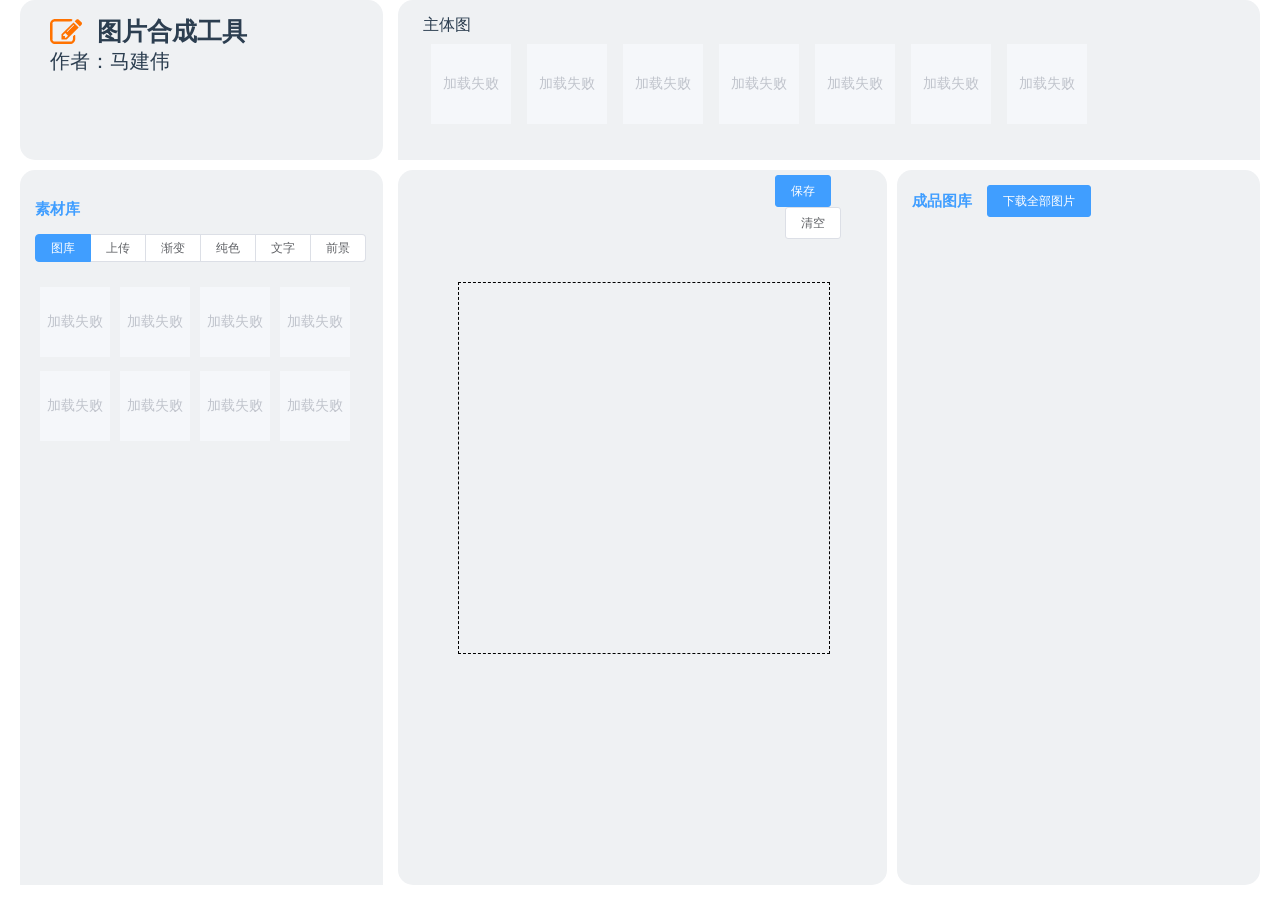
==== commit 9bb69535: "图片工具" ====
--- a/index.html
+++ b/index.html
@@ -1 +1 @@
-<!doctype html><html lang=""><head><meta charset="utf-8"><meta http-equiv="X-UA-Compatible" content="IE=edge"><meta name="viewport" content="width=device-width,initial-scale=1"><link rel="icon" href="favicon.ico"><title>my-project</title><script defer="defer" src="js/chunk-vendors.fd52d8b5.js"></script><script defer="defer" src="js/app.4f9db772.js"></script><link href="css/chunk-vendors.4e2d36cb.css" rel="stylesheet"><link href="css/app.db0b09b1.css" rel="stylesheet"></head><body><noscript><strong>We're sorry but my-project doesn't work properly without JavaScript enabled. Please enable it to continue.</strong></noscript><div id="app"></div></body></html>+<!doctype html><html lang=""><head><meta charset="utf-8"><meta http-equiv="X-UA-Compatible" content="IE=edge"><meta name="viewport" content="width=device-width,initial-scale=1"><link rel="icon" href="favicon.ico"><title>my-project</title><script defer="defer" src="js/chunk-vendors.be58afcc.js"></script><script defer="defer" src="js/app.f4aad226.js"></script><link href="css/chunk-vendors.4e2d36cb.css" rel="stylesheet"><link href="css/app.3e0fd624.css" rel="stylesheet"></head><body><noscript><strong>We're sorry but my-project doesn't work properly without JavaScript enabled. Please enable it to continue.</strong></noscript><div id="app"></div></body></html>
--- a/css/app.3e0fd624.css
+++ b/css/app.3e0fd624.css
@@ -0,0 +1 @@
+body,html{height:100%;margin:0}#app{font-family:Avenir,Helvetica,Arial,sans-serif;-webkit-font-smoothing:antialiased;-moz-osx-font-smoothing:grayscale;color:#2c3e50;height:100%}nav{padding:30px}nav a{font-weight:700;color:#2c3e50}nav a.router-link-exact-active{color:#42b983}.canvas-box[data-v-c4f42876]{width:100%;display:flex;justify-content:center}#fabricCanvas[data-v-c4f42876]{border:1px dashed #000}.pop-img-warp .thumb[data-v-5a0fa7a7]{margin:0 auto;background-size:cover!important}.lg-image-warp[data-v-5a0fa7a7]{text-align:center}.lg-image-warp .lg-image[data-v-5a0fa7a7]{max-width:100%}.lg-img-preview[data-v-5a0fa7a7]{z-index:99999;position:fixed;max-width:200px}.lg-size-preview[data-v-5a0fa7a7]{z-index:99999;position:fixed;width:110px;padding:5px;background-color:#606266;opacity:.75}.lg-size-preview>span[data-v-5a0fa7a7]{display:inline-block;width:100%;color:#fff;line-height:20px;font-size:16px;text-align:center}.pictureLoadingSpan[data-v-5a0fa7a7]{display:flex;justify-content:center;align-items:center;font-size:14px;color:#c0c4cc}.pictureLoading[data-v-5a0fa7a7]{background:#fafafa;width:100%;height:100%}.main-container[data-v-1397b492]{background:#fff;padding:0 20px;height:100%}.app-container[data-v-1397b492]{margin:10px;border-radius:10px;background:#fff;border:1px solid #d8dce5;height:98%;padding:10px}.message-title[data-v-1397b492]{text-align:center;font-size:18px;margin-bottom:5px;font-weight:700}.message-time[data-v-1397b492]{text-align:center;font-size:12px;padding-bottom:5px}.message-url[data-v-1397b492]{text-align:center;font-size:12px;padding-bottom:10px}.message-url span[data-v-1397b492]{color:#5272ff;cursor:pointer}.flex-col[data-v-1397b492]{flex-direction:column}.flex-col[data-v-1397b492],.flex-row[data-v-1397b492]{overflow:hidden;display:-ms-box;display:flex}.flex-1[data-v-1397b492]{flex:1;min-width:0}.box-top[data-v-1397b492]{height:160px}.box-aside[data-v-1397b492]{min-width:250px}.box-aside[data-v-1397b492],.content-aside[data-v-1397b492]{width:333px;background:#eff1f3;border-radius:15px;padding:15px}.top-main[data-v-1397b492]{height:100%;background:#eff1f3;border-radius:15px;margin-left:15px;padding:15px 25px}.box-content[data-v-1397b492]{margin-top:10px}.main-content[data-v-1397b492]{background:#eff1f3;border-radius:15px;margin:0 10px 0 15px}.upload-demo[data-v-1397b492] .el-upload,.upload-demo[data-v-1397b492] .el-upload .el-upload-dragger{width:100%}.skuBoxClass[data-v-1397b492],.skuBoxClass_selected[data-v-1397b492]{height:50px;width:100%;margin:10px auto;background:#fff;display:flex}.skuBoxClass_selected[data-v-1397b492]{border:2px solid #67c23a;position:relative}.finishedPictureClass[data-v-1397b492]{border:2px solid #67c23a}.useNumberDiv[data-v-1397b492]{border-radius:4px;font-size:13px;color:#fff;text-align:center;line-height:20px;position:absolute;top:55px;right:5px;padding:0 5px}.keyWord[data-v-1397b492]{font-size:12px;white-space:nowrap;text-overflow:ellipsis;overflow:hidden;word-break:break-all;margin-bottom:5px}._fontStyle[data-v-1397b492]{display:flex;margin-bottom:10px}._fontStyle[data-v-1397b492] .el-checkbox-button:first-child .el-checkbox-button__inner{border-radius:0;padding:8px;height:28px}._fontStyle[data-v-1397b492] .el-checkbox-button--mini .el-checkbox-button__inner{padding:8px;height:28px}._fontStyle[data-v-1397b492] .el-checkbox-button:last-child .el-checkbox-button__inner{border-radius:0;padding:8px;height:28px}._fontStyle[data-v-1397b492] .el-input--mini .el-input__inner{border-radius:0}._fontStyle .fontStyleBtn[data-v-1397b492]{background:#fff;padding:5px 8px;width:35px;border:1px solid #dcdfe6}.fontStyle[data-v-1397b492]{display:flex;margin-bottom:10px}.fontStyleTitle[data-v-1397b492]{font-size:15px;margin-bottom:10px}.colorPicker[data-v-1397b492] .el-color-picker__trigger .el-icon-arrow-down:before{content:""}.colorPicker[data-v-1397b492] .el-color-picker__trigger{border:none}.colorPicker[data-v-1397b492] .el-color-picker__color:before{content:url(../img/icon-fontColor.0a1f060d.svg)}.colorPicker[data-v-1397b492] .el-color-picker__color{border:none}
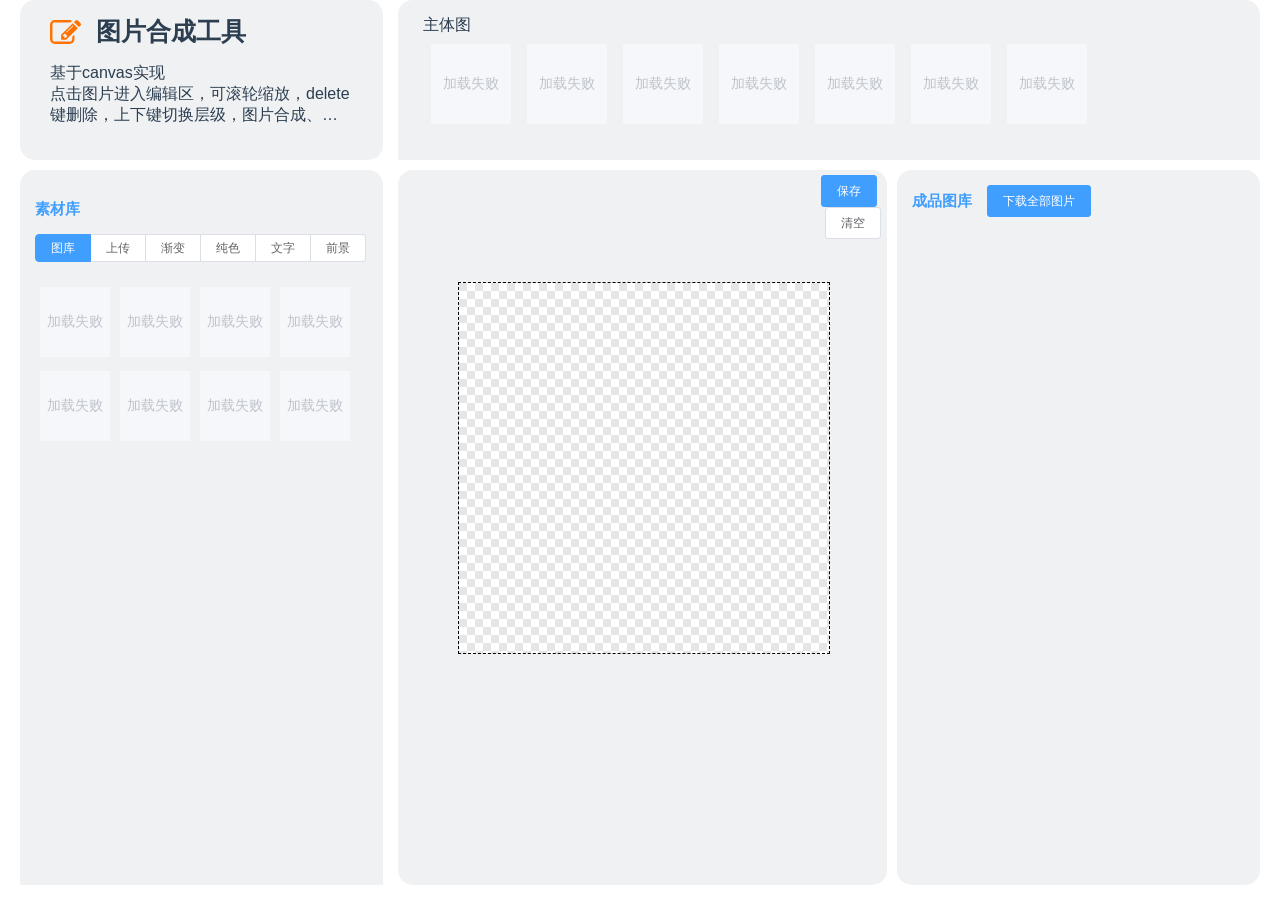
==== commit 0c30f0a7: "图片工具优化" ====
--- a/index.html
+++ b/index.html
@@ -1 +1 @@
-<!doctype html><html lang=""><head><meta charset="utf-8"><meta http-equiv="X-UA-Compatible" content="IE=edge"><meta name="viewport" content="width=device-width,initial-scale=1"><link rel="icon" href="favicon.ico"><title>my-project</title><script defer="defer" src="js/chunk-vendors.be58afcc.js"></script><script defer="defer" src="js/app.f4aad226.js"></script><link href="css/chunk-vendors.4e2d36cb.css" rel="stylesheet"><link href="css/app.3e0fd624.css" rel="stylesheet"></head><body><noscript><strong>We're sorry but my-project doesn't work properly without JavaScript enabled. Please enable it to continue.</strong></noscript><div id="app"></div></body></html>+<!doctype html><html lang=""><head><meta charset="utf-8"><meta http-equiv="X-UA-Compatible" content="IE=edge"><meta name="viewport" content="width=device-width,initial-scale=1"><link rel="icon" href="favicon.ico"><title>m-img-editor</title><script defer="defer" src="js/chunk-vendors.edccf36f.js"></script><script defer="defer" src="js/app.7b0e23f5.js"></script><link href="css/chunk-vendors.e92fd658.css" rel="stylesheet"><link href="css/app.b2126f8e.css" rel="stylesheet"></head><body><noscript><strong>We're sorry but m-img-editor doesn't work properly without JavaScript enabled. Please enable it to continue.</strong></noscript><div id="app"></div></body></html>
--- a/css/chunk-vendors.e92fd658.css
+++ b/css/chunk-vendors.e92fd658.css
@@ -0,0 +1 @@
+@font-face{font-family:element-icons;src:url(../fonts/element-icons.ff18efd1.woff) format("woff"),url(../fonts/element-icons.f1a45d74.ttf) format("truetype");font-weight:400;font-display:"auto";font-style:normal}[class*=" el-icon-"],[class^=el-icon-]{font-family:element-icons!important;speak:none;font-style:normal;font-weight:400;font-variant:normal;text-transform:none;line-height:1;vertical-align:baseline;display:inline-block;-webkit-font-smoothing:antialiased;-moz-osx-font-smoothing:grayscale}.el-icon-ice-cream-round:before{content:"\e6a0"}.el-icon-ice-cream-square:before{content:"\e6a3"}.el-icon-lollipop:before{content:"\e6a4"}.el-icon-potato-strips:before{content:"\e6a5"}.el-icon-milk-tea:before{content:"\e6a6"}.el-icon-ice-drink:before{content:"\e6a7"}.el-icon-ice-tea:before{content:"\e6a9"}.el-icon-coffee:before{content:"\e6aa"}.el-icon-orange:before{content:"\e6ab"}.el-icon-pear:before{content:"\e6ac"}.el-icon-apple:before{content:"\e6ad"}.el-icon-cherry:before{content:"\e6ae"}.el-icon-watermelon:before{content:"\e6af"}.el-icon-grape:before{content:"\e6b0"}.el-icon-refrigerator:before{content:"\e6b1"}.el-icon-goblet-square-full:before{content:"\e6b2"}.el-icon-goblet-square:before{content:"\e6b3"}.el-icon-goblet-full:before{content:"\e6b4"}.el-icon-goblet:before{content:"\e6b5"}.el-icon-cold-drink:before{content:"\e6b6"}.el-icon-coffee-cup:before{content:"\e6b8"}.el-icon-water-cup:before{content:"\e6b9"}.el-icon-hot-water:before{content:"\e6ba"}.el-icon-ice-cream:before{content:"\e6bb"}.el-icon-dessert:before{content:"\e6bc"}.el-icon-sugar:before{content:"\e6bd"}.el-icon-tableware:before{content:"\e6be"}.el-icon-burger:before{content:"\e6bf"}.el-icon-knife-fork:before{content:"\e6c1"}.el-icon-fork-spoon:before{content:"\e6c2"}.el-icon-chicken:before{content:"\e6c3"}.el-icon-food:before{content:"\e6c4"}.el-icon-dish-1:before{content:"\e6c5"}.el-icon-dish:before{content:"\e6c6"}.el-icon-moon-night:before{content:"\e6ee"}.el-icon-moon:before{content:"\e6f0"}.el-icon-cloudy-and-sunny:before{content:"\e6f1"}.el-icon-partly-cloudy:before{content:"\e6f2"}.el-icon-cloudy:before{content:"\e6f3"}.el-icon-sunny:before{content:"\e6f6"}.el-icon-sunset:before{content:"\e6f7"}.el-icon-sunrise-1:before{content:"\e6f8"}.el-icon-sunrise:before{content:"\e6f9"}.el-icon-heavy-rain:before{content:"\e6fa"}.el-icon-lightning:before{content:"\e6fb"}.el-icon-light-rain:before{content:"\e6fc"}.el-icon-wind-power:before{content:"\e6fd"}.el-icon-baseball:before{content:"\e712"}.el-icon-soccer:before{content:"\e713"}.el-icon-football:before{content:"\e715"}.el-icon-basketball:before{content:"\e716"}.el-icon-ship:before{content:"\e73f"}.el-icon-truck:before{content:"\e740"}.el-icon-bicycle:before{content:"\e741"}.el-icon-mobile-phone:before{content:"\e6d3"}.el-icon-service:before{content:"\e6d4"}.el-icon-key:before{content:"\e6e2"}.el-icon-unlock:before{content:"\e6e4"}.el-icon-lock:before{content:"\e6e5"}.el-icon-watch:before{content:"\e6fe"}.el-icon-watch-1:before{content:"\e6ff"}.el-icon-timer:before{content:"\e702"}.el-icon-alarm-clock:before{content:"\e703"}.el-icon-map-location:before{content:"\e704"}.el-icon-delete-location:before{content:"\e705"}.el-icon-add-location:before{content:"\e706"}.el-icon-location-information:before{content:"\e707"}.el-icon-location-outline:before{content:"\e708"}.el-icon-location:before{content:"\e79e"}.el-icon-place:before{content:"\e709"}.el-icon-discover:before{content:"\e70a"}.el-icon-first-aid-kit:before{content:"\e70b"}.el-icon-trophy-1:before{content:"\e70c"}.el-icon-trophy:before{content:"\e70d"}.el-icon-medal:before{content:"\e70e"}.el-icon-medal-1:before{content:"\e70f"}.el-icon-stopwatch:before{content:"\e710"}.el-icon-mic:before{content:"\e711"}.el-icon-copy-document:before{content:"\e718"}.el-icon-full-screen:before{content:"\e719"}.el-icon-switch-button:before{content:"\e71b"}.el-icon-aim:before{content:"\e71c"}.el-icon-crop:before{content:"\e71d"}.el-icon-odometer:before{content:"\e71e"}.el-icon-time:before{content:"\e71f"}.el-icon-bangzhu:before{content:"\e724"}.el-icon-close-notification:before{content:"\e726"}.el-icon-microphone:before{content:"\e727"}.el-icon-turn-off-microphone:before{content:"\e728"}.el-icon-position:before{content:"\e729"}.el-icon-postcard:before{content:"\e72a"}.el-icon-message:before{content:"\e72b"}.el-icon-chat-line-square:before{content:"\e72d"}.el-icon-chat-dot-square:before{content:"\e72e"}.el-icon-chat-dot-round:before{content:"\e72f"}.el-icon-chat-square:before{content:"\e730"}.el-icon-chat-line-round:before{content:"\e731"}.el-icon-chat-round:before{content:"\e732"}.el-icon-set-up:before{content:"\e733"}.el-icon-turn-off:before{content:"\e734"}.el-icon-open:before{content:"\e735"}.el-icon-connection:before{content:"\e736"}.el-icon-link:before{content:"\e737"}.el-icon-cpu:before{content:"\e738"}.el-icon-thumb:before{content:"\e739"}.el-icon-female:before{content:"\e73a"}.el-icon-male:before{content:"\e73b"}.el-icon-guide:before{content:"\e73c"}.el-icon-news:before{content:"\e73e"}.el-icon-price-tag:before{content:"\e744"}.el-icon-discount:before{content:"\e745"}.el-icon-wallet:before{content:"\e747"}.el-icon-coin:before{content:"\e748"}.el-icon-money:before{content:"\e749"}.el-icon-bank-card:before{content:"\e74a"}.el-icon-box:before{content:"\e74b"}.el-icon-present:before{content:"\e74c"}.el-icon-sell:before{content:"\e6d5"}.el-icon-sold-out:before{content:"\e6d6"}.el-icon-shopping-bag-2:before{content:"\e74d"}.el-icon-shopping-bag-1:before{content:"\e74e"}.el-icon-shopping-cart-2:before{content:"\e74f"}.el-icon-shopping-cart-1:before{content:"\e750"}.el-icon-shopping-cart-full:before{content:"\e751"}.el-icon-smoking:before{content:"\e752"}.el-icon-no-smoking:before{content:"\e753"}.el-icon-house:before{content:"\e754"}.el-icon-table-lamp:before{content:"\e755"}.el-icon-school:before{content:"\e756"}.el-icon-office-building:before{content:"\e757"}.el-icon-toilet-paper:before{content:"\e758"}.el-icon-notebook-2:before{content:"\e759"}.el-icon-notebook-1:before{content:"\e75a"}.el-icon-files:before{content:"\e75b"}.el-icon-collection:before{content:"\e75c"}.el-icon-receiving:before{content:"\e75d"}.el-icon-suitcase-1:before{content:"\e760"}.el-icon-suitcase:before{content:"\e761"}.el-icon-film:before{content:"\e763"}.el-icon-collection-tag:before{content:"\e765"}.el-icon-data-analysis:before{content:"\e766"}.el-icon-pie-chart:before{content:"\e767"}.el-icon-data-board:before{content:"\e768"}.el-icon-data-line:before{content:"\e76d"}.el-icon-reading:before{content:"\e769"}.el-icon-magic-stick:before{content:"\e76a"}.el-icon-coordinate:before{content:"\e76b"}.el-icon-mouse:before{content:"\e76c"}.el-icon-brush:before{content:"\e76e"}.el-icon-headset:before{content:"\e76f"}.el-icon-umbrella:before{content:"\e770"}.el-icon-scissors:before{content:"\e771"}.el-icon-mobile:before{content:"\e773"}.el-icon-attract:before{content:"\e774"}.el-icon-monitor:before{content:"\e775"}.el-icon-search:before{content:"\e778"}.el-icon-takeaway-box:before{content:"\e77a"}.el-icon-paperclip:before{content:"\e77d"}.el-icon-printer:before{content:"\e77e"}.el-icon-document-add:before{content:"\e782"}.el-icon-document:before{content:"\e785"}.el-icon-document-checked:before{content:"\e786"}.el-icon-document-copy:before{content:"\e787"}.el-icon-document-delete:before{content:"\e788"}.el-icon-document-remove:before{content:"\e789"}.el-icon-tickets:before{content:"\e78b"}.el-icon-folder-checked:before{content:"\e77f"}.el-icon-folder-delete:before{content:"\e780"}.el-icon-folder-remove:before{content:"\e781"}.el-icon-folder-add:before{content:"\e783"}.el-icon-folder-opened:before{content:"\e784"}.el-icon-folder:before{content:"\e78a"}.el-icon-edit-outline:before{content:"\e764"}.el-icon-edit:before{content:"\e78c"}.el-icon-date:before{content:"\e78e"}.el-icon-c-scale-to-original:before{content:"\e7c6"}.el-icon-view:before{content:"\e6ce"}.el-icon-loading:before{content:"\e6cf"}.el-icon-rank:before{content:"\e6d1"}.el-icon-sort-down:before{content:"\e7c4"}.el-icon-sort-up:before{content:"\e7c5"}.el-icon-sort:before{content:"\e6d2"}.el-icon-finished:before{content:"\e6cd"}.el-icon-refresh-left:before{content:"\e6c7"}.el-icon-refresh-right:before{content:"\e6c8"}.el-icon-refresh:before{content:"\e6d0"}.el-icon-video-play:before{content:"\e7c0"}.el-icon-video-pause:before{content:"\e7c1"}.el-icon-d-arrow-right:before{content:"\e6dc"}.el-icon-d-arrow-left:before{content:"\e6dd"}.el-icon-arrow-up:before{content:"\e6e1"}.el-icon-arrow-down:before{content:"\e6df"}.el-icon-arrow-right:before{content:"\e6e0"}.el-icon-arrow-left:before{content:"\e6de"}.el-icon-top-right:before{content:"\e6e7"}.el-icon-top-left:before{content:"\e6e8"}.el-icon-top:before{content:"\e6e6"}.el-icon-bottom:before{content:"\e6eb"}.el-icon-right:before{content:"\e6e9"}.el-icon-back:before{content:"\e6ea"}.el-icon-bottom-right:before{content:"\e6ec"}.el-icon-bottom-left:before{content:"\e6ed"}.el-icon-caret-top:before{content:"\e78f"}.el-icon-caret-bottom:before{content:"\e790"}.el-icon-caret-right:before{content:"\e791"}.el-icon-caret-left:before{content:"\e792"}.el-icon-d-caret:before{content:"\e79a"}.el-icon-share:before{content:"\e793"}.el-icon-menu:before{content:"\e798"}.el-icon-s-grid:before{content:"\e7a6"}.el-icon-s-check:before{content:"\e7a7"}.el-icon-s-data:before{content:"\e7a8"}.el-icon-s-opportunity:before{content:"\e7aa"}.el-icon-s-custom:before{content:"\e7ab"}.el-icon-s-claim:before{content:"\e7ad"}.el-icon-s-finance:before{content:"\e7ae"}.el-icon-s-comment:before{content:"\e7af"}.el-icon-s-flag:before{content:"\e7b0"}.el-icon-s-marketing:before{content:"\e7b1"}.el-icon-s-shop:before{content:"\e7b4"}.el-icon-s-open:before{content:"\e7b5"}.el-icon-s-management:before{content:"\e7b6"}.el-icon-s-ticket:before{content:"\e7b7"}.el-icon-s-release:before{content:"\e7b8"}.el-icon-s-home:before{content:"\e7b9"}.el-icon-s-promotion:before{content:"\e7ba"}.el-icon-s-operation:before{content:"\e7bb"}.el-icon-s-unfold:before{content:"\e7bc"}.el-icon-s-fold:before{content:"\e7a9"}.el-icon-s-platform:before{content:"\e7bd"}.el-icon-s-order:before{content:"\e7be"}.el-icon-s-cooperation:before{content:"\e7bf"}.el-icon-bell:before{content:"\e725"}.el-icon-message-solid:before{content:"\e799"}.el-icon-video-camera:before{content:"\e772"}.el-icon-video-camera-solid:before{content:"\e796"}.el-icon-camera:before{content:"\e779"}.el-icon-camera-solid:before{content:"\e79b"}.el-icon-download:before{content:"\e77c"}.el-icon-upload2:before{content:"\e77b"}.el-icon-upload:before{content:"\e7c3"}.el-icon-picture-outline-round:before{content:"\e75f"}.el-icon-picture-outline:before{content:"\e75e"}.el-icon-picture:before{content:"\e79f"}.el-icon-close:before{content:"\e6db"}.el-icon-check:before{content:"\e6da"}.el-icon-plus:before{content:"\e6d9"}.el-icon-minus:before{content:"\e6d8"}.el-icon-help:before{content:"\e73d"}.el-icon-s-help:before{content:"\e7b3"}.el-icon-circle-close:before{content:"\e78d"}.el-icon-circle-check:before{content:"\e720"}.el-icon-circle-plus-outline:before{content:"\e723"}.el-icon-remove-outline:before{content:"\e722"}.el-icon-zoom-out:before{content:"\e776"}.el-icon-zoom-in:before{content:"\e777"}.el-icon-error:before{content:"\e79d"}.el-icon-success:before{content:"\e79c"}.el-icon-circle-plus:before{content:"\e7a0"}.el-icon-remove:before{content:"\e7a2"}.el-icon-info:before{content:"\e7a1"}.el-icon-question:before{content:"\e7a4"}.el-icon-warning-outline:before{content:"\e6c9"}.el-icon-warning:before{content:"\e7a3"}.el-icon-goods:before{content:"\e7c2"}.el-icon-s-goods:before{content:"\e7b2"}.el-icon-star-off:before{content:"\e717"}.el-icon-star-on:before{content:"\e797"}.el-icon-more-outline:before{content:"\e6cc"}.el-icon-more:before{content:"\e794"}.el-icon-phone-outline:before{content:"\e6cb"}.el-icon-phone:before{content:"\e795"}.el-icon-user:before{content:"\e6e3"}.el-icon-user-solid:before{content:"\e7a5"}.el-icon-setting:before{content:"\e6ca"}.el-icon-s-tools:before{content:"\e7ac"}.el-icon-delete:before{content:"\e6d7"}.el-icon-delete-solid:before{content:"\e7c9"}.el-icon-eleme:before{content:"\e7c7"}.el-icon-platform-eleme:before{content:"\e7ca"}.el-icon-loading{animation:rotating 2s linear infinite}.el-icon--right{margin-left:5px}.el-icon--left{margin-right:5px}@keyframes rotating{0%{transform:rotate(0)}to{transform:rotate(1turn)}}.el-pagination{white-space:nowrap;padding:2px 5px;color:#303133;font-weight:700}.el-pagination:after,.el-pagination:before{display:table;content:""}.el-pagination:after{clear:both}.el-pagination button,.el-pagination span:not([class*=suffix]){display:inline-block;font-size:13px;min-width:35.5px;height:28px;line-height:28px;vertical-align:top;box-sizing:border-box}.el-pagination .el-input__inner{text-align:center;-moz-appearance:textfield;line-height:normal}.el-pagination .el-input__suffix{right:0;transform:scale(.8)}.el-pagination .el-select .el-input{width:100px;margin:0 5px}.el-pagination .el-select .el-input .el-input__inner{padding-right:25px;border-radius:3px}.el-pagination button{border:none;padding:0 6px;background:0 0}.el-pagination button:focus{outline:0}.el-pagination button:hover{color:#409eff}.el-pagination button:disabled{color:#c0c4cc;background-color:#fff;cursor:not-allowed}.el-pagination .btn-next,.el-pagination .btn-prev{background:50% no-repeat #fff;background-size:16px;cursor:pointer;margin:0;color:#303133}.el-pagination .btn-next .el-icon,.el-pagination .btn-prev .el-icon{display:block;font-size:12px;font-weight:700}.el-pagination .btn-prev{padding-right:12px}.el-pagination .btn-next{padding-left:12px}.el-pagination .el-pager li.disabled{color:#c0c4cc;cursor:not-allowed}.el-pager li,.el-pager li.btn-quicknext:hover,.el-pager li.btn-quickprev:hover{cursor:pointer}.el-pagination--small .btn-next,.el-pagination--small .btn-prev,.el-pagination--small .el-pager li,.el-pagination--small .el-pager li.btn-quicknext,.el-pagination--small .el-pager li.btn-quickprev,.el-pagination--small .el-pager li:last-child{border-color:transparent;font-size:12px;line-height:22px;height:22px;min-width:22px}.el-pagination--small .arrow.disabled{visibility:hidden}.el-pagination--small .more:before,.el-pagination--small li.more:before{line-height:24px}.el-pagination--small button,.el-pagination--small span:not([class*=suffix]){height:22px;line-height:22px}.el-pagination--small .el-pagination__editor,.el-pagination--small .el-pagination__editor.el-input .el-input__inner{height:22px}.el-pagination__sizes{margin:0 10px 0 0;font-weight:400;color:#606266}.el-pagination__sizes .el-input .el-input__inner{font-size:13px;padding-left:8px}.el-pagination__sizes .el-input .el-input__inner:hover{border-color:#409eff}.el-pagination__total{margin-right:10px;font-weight:400;color:#606266}.el-pagination__jump{margin-left:24px;font-weight:400;color:#606266}.el-pagination__jump .el-input__inner{padding:0 3px}.el-pagination__rightwrapper{float:right}.el-pagination__editor{line-height:18px;padding:0 2px;height:28px;text-align:center;margin:0 2px;box-sizing:border-box;border-radius:3px}.el-pager,.el-pagination.is-background .btn-next,.el-pagination.is-background .btn-prev{padding:0}.el-dialog,.el-pager li{-webkit-box-sizing:border-box}.el-pagination__editor.el-input{width:50px}.el-pagination__editor.el-input .el-input__inner{height:28px}.el-pagination__editor .el-input__inner::-webkit-inner-spin-button,.el-pagination__editor .el-input__inner::-webkit-outer-spin-button{-webkit-appearance:none;margin:0}.el-pagination.is-background .btn-next,.el-pagination.is-background .btn-prev,.el-pagination.is-background .el-pager li{margin:0 5px;background-color:#f4f4f5;color:#606266;min-width:30px;border-radius:2px}.el-pagination.is-background .btn-next.disabled,.el-pagination.is-background .btn-next:disabled,.el-pagination.is-background .btn-prev.disabled,.el-pagination.is-background .btn-prev:disabled,.el-pagination.is-background .el-pager li.disabled{color:#c0c4cc}.el-pagination.is-background .el-pager li:not(.disabled):hover{color:#409eff}.el-pagination.is-background .el-pager li:not(.disabled).active{background-color:#409eff;color:#fff}.el-pagination.is-background.el-pagination--small .btn-next,.el-pagination.is-background.el-pagination--small .btn-prev,.el-pagination.is-background.el-pagination--small .el-pager li{margin:0 3px;min-width:22px}.el-pager,.el-pager li{vertical-align:top;margin:0;display:inline-block}.el-pager{-webkit-user-select:none;-moz-user-select:none;user-select:none;list-style:none;font-size:0}.el-pager .more:before{line-height:30px}.el-pager li{padding:0 4px;background:#fff;font-size:13px;min-width:35.5px;height:28px;line-height:28px;box-sizing:border-box;text-align:center}.el-pager li.btn-quicknext,.el-pager li.btn-quickprev{line-height:28px;color:#303133}.el-pager li.btn-quicknext.disabled,.el-pager li.btn-quickprev.disabled{color:#c0c4cc}.el-pager li.active+li{border-left:0}.el-pager li:hover{color:#409eff}.el-pager li.active{color:#409eff;cursor:default}.el-dialog{position:relative;margin:0 auto 50px;background:#fff;border-radius:2px;box-shadow:0 1px 3px rgba(0,0,0,.3);box-sizing:border-box;width:50%}.el-dialog.is-fullscreen{width:100%;margin-top:0;margin-bottom:0;height:100%;overflow:auto}.el-dialog__wrapper{position:fixed;top:0;right:0;bottom:0;left:0;overflow:auto;margin:0}.el-dialog__header{padding:20px 20px 10px}.el-dialog__headerbtn{position:absolute;top:20px;right:20px;padding:0;background:0 0;border:none;outline:0;cursor:pointer;font-size:16px}.el-dialog__headerbtn .el-dialog__close{color:#909399}.el-dialog__headerbtn:focus .el-dialog__close,.el-dialog__headerbtn:hover .el-dialog__close{color:#409eff}.el-dialog__title{line-height:24px;font-size:18px;color:#303133}.el-dialog__body{padding:30px 20px;color:#606266;font-size:14px;word-break:break-all}.el-dialog__footer{padding:10px 20px 20px;text-align:right;box-sizing:border-box}.el-dialog--center{text-align:center}.el-dialog--center .el-dialog__body{text-align:initial;padding:25px 25px 30px}.el-dialog--center .el-dialog__footer{text-align:inherit}.dialog-fade-enter-active{animation:dialog-fade-in .3s}.dialog-fade-leave-active{animation:dialog-fade-out .3s}@keyframes dialog-fade-in{0%{transform:translate3d(0,-20px,0);opacity:0}to{transform:translateZ(0);opacity:1}}@keyframes dialog-fade-out{0%{transform:translateZ(0);opacity:1}to{transform:translate3d(0,-20px,0);opacity:0}}.el-autocomplete{position:relative;display:inline-block}.el-autocomplete-suggestion{margin:5px 0;box-shadow:0 2px 12px 0 rgba(0,0,0,.1);border-radius:4px;border:1px solid #e4e7ed;box-sizing:border-box;background-color:#fff}.el-autocomplete-suggestion__wrap{max-height:280px;padding:10px 0;box-sizing:border-box}.el-autocomplete-suggestion__list{margin:0;padding:0}.el-autocomplete-suggestion li{padding:0 20px;margin:0;line-height:34px;cursor:pointer;color:#606266;font-size:14px;list-style:none;white-space:nowrap;overflow:hidden;text-overflow:ellipsis}.el-autocomplete-suggestion li.highlighted,.el-autocomplete-suggestion li:hover{background-color:#f5f7fa}.el-autocomplete-suggestion li.divider{margin-top:6px;border-top:1px solid #000}.el-autocomplete-suggestion li.divider:last-child{margin-bottom:-6px}.el-autocomplete-suggestion.is-loading li{text-align:center;height:100px;line-height:100px;font-size:20px;color:#999}.el-autocomplete-suggestion.is-loading li:after{display:inline-block;content:"";height:100%;vertical-align:middle}.el-autocomplete-suggestion.is-loading li:hover{background-color:#fff}.el-autocomplete-suggestion.is-loading .el-icon-loading{vertical-align:middle}.el-dropdown{display:inline-block;position:relative;color:#606266;font-size:14px}.el-dropdown .el-button-group{display:block}.el-dropdown .el-button-group .el-button{float:none}.el-dropdown .el-dropdown__caret-button{padding-left:5px;padding-right:5px;position:relative;border-left:none}.el-dropdown .el-dropdown__caret-button:before{content:"";position:absolute;display:block;width:1px;top:5px;bottom:5px;left:0;background:hsla(0,0%,100%,.5)}.el-dropdown .el-dropdown__caret-button.el-button--default:before{background:rgba(220,223,230,.5)}.el-dropdown .el-dropdown__caret-button:hover:not(.is-disabled):before{top:0;bottom:0}.el-dropdown .el-dropdown__caret-button .el-dropdown__icon{padding-left:0}.el-dropdown__icon{font-size:12px;margin:0 3px}.el-dropdown .el-dropdown-selfdefine:focus:active,.el-dropdown .el-dropdown-selfdefine:focus:not(.focusing){outline-width:0}.el-dropdown [disabled]{cursor:not-allowed;color:#bbb}.el-dropdown-menu{position:absolute;top:0;left:0;z-index:10;padding:10px 0;margin:5px 0;background-color:#fff;border:1px solid #ebeef5;border-radius:4px;box-shadow:0 2px 12px 0 rgba(0,0,0,.1)}.el-dropdown-menu__item,.el-menu-item{font-size:14px;padding:0 20px;cursor:pointer}.el-dropdown-menu__item{list-style:none;line-height:36px;margin:0;color:#606266;outline:0}.el-dropdown-menu__item:focus,.el-dropdown-menu__item:not(.is-disabled):hover{background-color:#ecf5ff;color:#66b1ff}.el-dropdown-menu__item i{margin-right:5px}.el-dropdown-menu__item--divided{position:relative;margin-top:6px;border-top:1px solid #ebeef5}.el-dropdown-menu__item--divided:before{content:"";height:6px;display:block;margin:0 -20px;background-color:#fff}.el-dropdown-menu__item.is-disabled{cursor:default;color:#bbb;pointer-events:none}.el-dropdown-menu--medium{padding:6px 0}.el-dropdown-menu--medium .el-dropdown-menu__item{line-height:30px;padding:0 17px;font-size:14px}.el-dropdown-menu--medium .el-dropdown-menu__item.el-dropdown-menu__item--divided{margin-top:6px}.el-dropdown-menu--medium .el-dropdown-menu__item.el-dropdown-menu__item--divided:before{height:6px;margin:0 -17px}.el-dropdown-menu--small{padding:6px 0}.el-dropdown-menu--small .el-dropdown-menu__item{line-height:27px;padding:0 15px;font-size:13px}.el-dropdown-menu--small .el-dropdown-menu__item.el-dropdown-menu__item--divided{margin-top:4px}.el-dropdown-menu--small .el-dropdown-menu__item.el-dropdown-menu__item--divided:before{height:4px;margin:0 -15px}.el-dropdown-menu--mini{padding:3px 0}.el-dropdown-menu--mini .el-dropdown-menu__item{line-height:24px;padding:0 10px;font-size:12px}.el-dropdown-menu--mini .el-dropdown-menu__item.el-dropdown-menu__item--divided{margin-top:3px}.el-dropdown-menu--mini .el-dropdown-menu__item.el-dropdown-menu__item--divided:before{height:3px;margin:0 -10px}.el-menu{border-right:1px solid #e6e6e6;list-style:none;position:relative;margin:0;padding-left:0}.el-menu,.el-menu--horizontal>.el-menu-item:not(.is-disabled):focus,.el-menu--horizontal>.el-menu-item:not(.is-disabled):hover,.el-menu--horizontal>.el-submenu .el-submenu__title:hover{background-color:#fff}.el-menu:after,.el-menu:before{display:table;content:""}.el-breadcrumb__item:last-child .el-breadcrumb__separator,.el-menu--collapse>.el-menu-item .el-submenu__icon-arrow,.el-menu--collapse>.el-submenu>.el-submenu__title .el-submenu__icon-arrow{display:none}.el-menu:after{clear:both}.el-menu.el-menu--horizontal{border-bottom:1px solid #e6e6e6}.el-menu--horizontal{border-right:none}.el-menu--horizontal>.el-menu-item{float:left;height:60px;line-height:60px;margin:0;border-bottom:2px solid transparent;color:#909399}.el-menu--horizontal>.el-menu-item a,.el-menu--horizontal>.el-menu-item a:hover{color:inherit}.el-menu--horizontal>.el-submenu{float:left}.el-menu--horizontal>.el-submenu:focus,.el-menu--horizontal>.el-submenu:hover{outline:0}.el-menu--horizontal>.el-submenu:focus .el-submenu__title,.el-menu--horizontal>.el-submenu:hover .el-submenu__title{color:#303133}.el-menu--horizontal>.el-submenu.is-active .el-submenu__title{border-bottom:2px solid #409eff;color:#303133}.el-menu--horizontal>.el-submenu .el-submenu__title{height:60px;line-height:60px;border-bottom:2px solid transparent;color:#909399}.el-menu--horizontal>.el-submenu .el-submenu__icon-arrow{position:static;vertical-align:middle;margin-left:8px;margin-top:-3px}.el-menu--collapse .el-submenu,.el-menu-item{position:relative}.el-menu--horizontal .el-menu .el-menu-item,.el-menu--horizontal .el-menu .el-submenu__title{background-color:#fff;float:none;height:36px;line-height:36px;padding:0 10px;color:#909399}.el-menu--horizontal .el-menu .el-menu-item.is-active,.el-menu--horizontal .el-menu .el-submenu.is-active>.el-submenu__title{color:#303133}.el-menu--horizontal .el-menu-item:not(.is-disabled):focus,.el-menu--horizontal .el-menu-item:not(.is-disabled):hover{outline:0;color:#303133}.el-menu--horizontal>.el-menu-item.is-active{border-bottom:2px solid #409eff;color:#303133}.el-menu--collapse{width:64px}.el-menu--collapse>.el-menu-item [class^=el-icon-],.el-menu--collapse>.el-submenu>.el-submenu__title [class^=el-icon-]{margin:0;vertical-align:middle;width:24px;text-align:center}.el-menu--collapse>.el-menu-item span,.el-menu--collapse>.el-submenu>.el-submenu__title span{height:0;width:0;overflow:hidden;visibility:hidden;display:inline-block}.el-menu-item,.el-submenu__title{height:56px;line-height:56px;list-style:none}.el-menu--collapse>.el-menu-item.is-active i{color:inherit}.el-menu--collapse .el-menu .el-submenu{min-width:200px}.el-menu--collapse .el-submenu .el-menu{position:absolute;margin-left:5px;top:0;left:100%;z-index:10;border:1px solid #e4e7ed;border-radius:2px;box-shadow:0 2px 12px 0 rgba(0,0,0,.1)}.el-menu--collapse .el-submenu.is-opened>.el-submenu__title .el-submenu__icon-arrow{transform:none}.el-menu--popup{z-index:100;min-width:200px;border:none;padding:5px 0;border-radius:2px;box-shadow:0 2px 12px 0 rgba(0,0,0,.1)}.el-menu--popup-bottom-start{margin-top:5px}.el-menu--popup-right-start{margin-left:5px;margin-right:5px}.el-menu-item{color:#303133;transition:border-color .3s,background-color .3s,color .3s;box-sizing:border-box;white-space:nowrap}.el-radio-button__inner,.el-submenu__title{-webkit-box-sizing:border-box;position:relative;white-space:nowrap}.el-menu-item *{vertical-align:middle}.el-menu-item i{color:#909399}.el-menu-item:focus,.el-menu-item:hover{outline:0;background-color:#ecf5ff}.el-menu-item.is-disabled{opacity:.25;cursor:not-allowed;background:0 0!important}.el-menu-item [class^=el-icon-]{margin-right:5px;width:24px;text-align:center;font-size:18px;vertical-align:middle}.el-menu-item.is-active{color:#409eff}.el-menu-item.is-active i{color:inherit}.el-submenu{list-style:none;margin:0;padding-left:0}.el-submenu__title{font-size:14px;color:#303133;padding:0 20px;cursor:pointer;transition:border-color .3s,background-color .3s,color .3s;box-sizing:border-box}.el-submenu__title *{vertical-align:middle}.el-submenu__title i{color:#909399}.el-submenu__title:focus,.el-submenu__title:hover{outline:0;background-color:#ecf5ff}.el-submenu__title.is-disabled{opacity:.25;cursor:not-allowed;background:0 0!important}.el-submenu__title:hover{background-color:#ecf5ff}.el-submenu .el-menu{border:none}.el-submenu .el-menu-item{height:50px;line-height:50px;padding:0 45px;min-width:200px}.el-submenu__icon-arrow{position:absolute;top:50%;right:20px;margin-top:-7px;transition:transform .3s;font-size:12px}.el-submenu.is-active .el-submenu__title{border-bottom-color:#409eff}.el-submenu.is-opened>.el-submenu__title .el-submenu__icon-arrow{transform:rotate(180deg)}.el-submenu.is-disabled .el-menu-item,.el-submenu.is-disabled .el-submenu__title{opacity:.25;cursor:not-allowed;background:0 0!important}.el-submenu [class^=el-icon-]{vertical-align:middle;margin-right:5px;width:24px;text-align:center;font-size:18px}.el-menu-item-group>ul{padding:0}.el-menu-item-group__title{padding:7px 0 7px 20px;line-height:normal;font-size:12px;color:#909399}.el-radio-button__inner,.el-radio-group{display:inline-block;line-height:1;vertical-align:middle}.horizontal-collapse-transition .el-submenu__title .el-submenu__icon-arrow{transition:.2s;opacity:0}.el-radio-group{font-size:0}.el-radio-button{position:relative;display:inline-block;outline:0}.el-radio-button__inner{background:#fff;border:1px solid #dcdfe6;font-weight:500;border-left:0;color:#606266;-webkit-appearance:none;text-align:center;box-sizing:border-box;outline:0;margin:0;cursor:pointer;transition:all .3s cubic-bezier(.645,.045,.355,1);padding:12px 20px;font-size:14px;border-radius:0}.el-radio-button__inner.is-round{padding:12px 20px}.el-radio-button__inner:hover{color:#409eff}.el-radio-button__inner [class*=el-icon-]{line-height:.9}.el-radio-button__inner [class*=el-icon-]+span{margin-left:5px}.el-radio-button:first-child .el-radio-button__inner{border-left:1px solid #dcdfe6;border-radius:4px 0 0 4px;box-shadow:none!important}.el-radio-button__orig-radio{opacity:0;outline:0;position:absolute;z-index:-1}.el-radio-button__orig-radio:checked+.el-radio-button__inner{color:#fff;background-color:#409eff;border-color:#409eff;box-shadow:-1px 0 0 0 #409eff}.el-radio-button__orig-radio:disabled+.el-radio-button__inner{color:#c0c4cc;cursor:not-allowed;background-image:none;background-color:#fff;border-color:#ebeef5;box-shadow:none}.el-radio-button__orig-radio:disabled:checked+.el-radio-button__inner{background-color:#f2f6fc}.el-radio-button:last-child .el-radio-button__inner{border-radius:0 4px 4px 0}.el-radio-button:first-child:last-child .el-radio-button__inner{border-radius:4px}.el-radio-button--medium .el-radio-button__inner{padding:10px 20px;font-size:14px;border-radius:0}.el-radio-button--medium .el-radio-button__inner.is-round{padding:10px 20px}.el-radio-button--small .el-radio-button__inner{padding:9px 15px;font-size:12px;border-radius:0}.el-radio-button--small .el-radio-button__inner.is-round{padding:9px 15px}.el-radio-button--mini .el-radio-button__inner{padding:7px 15px;font-size:12px;border-radius:0}.el-radio-button--mini .el-radio-button__inner.is-round{padding:7px 15px}.el-radio-button:focus:not(.is-focus):not(:active):not(.is-disabled){box-shadow:0 0 2px 2px #409eff}.el-picker-panel,.el-popover,.el-select-dropdown,.el-table-filter,.el-time-panel{-webkit-box-shadow:0 2px 12px 0 rgba(0,0,0,.1)}.el-switch{display:inline-flex;align-items:center;position:relative;font-size:14px;line-height:20px;height:20px;vertical-align:middle}.el-switch__core,.el-switch__label{display:inline-block;cursor:pointer}.el-switch.is-disabled .el-switch__core,.el-switch.is-disabled .el-switch__label{cursor:not-allowed}.el-switch__label{transition:.2s;height:20px;font-size:14px;font-weight:500;vertical-align:middle;color:#303133}.el-switch__label.is-active{color:#409eff}.el-switch__label--left{margin-right:10px}.el-switch__label--right{margin-left:10px}.el-switch__label *{line-height:1;font-size:14px;display:inline-block}.el-switch__input{position:absolute;width:0;height:0;opacity:0;margin:0}.el-switch__core{margin:0;position:relative;width:40px;height:20px;border:1px solid #dcdfe6;outline:0;border-radius:10px;box-sizing:border-box;background:#dcdfe6;transition:border-color .3s,background-color .3s;vertical-align:middle}.el-input__prefix,.el-input__suffix{-webkit-transition:all .3s;color:#c0c4cc}.el-switch__core:after{content:"";position:absolute;top:1px;left:1px;border-radius:100%;transition:all .3s;width:16px;height:16px;background-color:#fff}.el-switch.is-checked .el-switch__core{border-color:#409eff;background-color:#409eff}.el-switch.is-checked .el-switch__core:after{left:100%;margin-left:-17px}.el-switch.is-disabled{opacity:.6}.el-switch--wide .el-switch__label.el-switch__label--left span{left:10px}.el-switch--wide .el-switch__label.el-switch__label--right span{right:10px}.el-switch .label-fade-enter,.el-switch .label-fade-leave-active{opacity:0}.el-select-dropdown{position:absolute;z-index:1001;border:1px solid #e4e7ed;border-radius:4px;background-color:#fff;box-shadow:0 2px 12px 0 rgba(0,0,0,.1);box-sizing:border-box;margin:5px 0}.el-select-dropdown.is-multiple .el-select-dropdown__item{padding-right:40px}.el-select-dropdown.is-multiple .el-select-dropdown__item.selected{color:#409eff;background-color:#fff}.el-select-dropdown.is-multiple .el-select-dropdown__item.selected.hover{background-color:#f5f7fa}.el-select-dropdown.is-multiple .el-select-dropdown__item.selected:after{position:absolute;right:20px;font-family:element-icons;content:"\e6da";font-size:12px;font-weight:700;-webkit-font-smoothing:antialiased;-moz-osx-font-smoothing:grayscale}.el-select-dropdown .el-scrollbar.is-empty .el-select-dropdown__list{padding:0}.el-select-dropdown__empty{padding:10px 0;margin:0;text-align:center;color:#999;font-size:14px}.el-select-dropdown__wrap{max-height:274px}.el-select-dropdown__list{list-style:none;padding:6px 0;margin:0;box-sizing:border-box}.el-select-dropdown__item{font-size:14px;padding:0 20px;position:relative;white-space:nowrap;overflow:hidden;text-overflow:ellipsis;color:#606266;height:34px;line-height:34px;box-sizing:border-box;cursor:pointer}.el-select-dropdown__item.is-disabled{color:#c0c4cc;cursor:not-allowed}.el-select-dropdown__item.is-disabled:hover{background-color:#fff}.el-select-dropdown__item.hover,.el-select-dropdown__item:hover{background-color:#f5f7fa}.el-select-dropdown__item.selected{color:#409eff;font-weight:700}.el-select-group{margin:0;padding:0}.el-select-group__wrap{position:relative;list-style:none;margin:0;padding:0}.el-select-group__wrap:not(:last-of-type){padding-bottom:24px}.el-select-group__wrap:not(:last-of-type):after{content:"";position:absolute;display:block;left:20px;right:20px;bottom:12px;height:1px;background:#e4e7ed}.el-select-group__title{padding-left:20px;font-size:12px;color:#909399;line-height:30px}.el-select-group .el-select-dropdown__item{padding-left:20px}.el-select{display:inline-block;position:relative}.el-select .el-select__tags>span{display:contents}.el-select:hover .el-input__inner{border-color:#c0c4cc}.el-select .el-input__inner{cursor:pointer;padding-right:35px}.el-select .el-input__inner:focus{border-color:#409eff}.el-select .el-input .el-select__caret{color:#c0c4cc;font-size:14px;transition:transform .3s;transform:rotate(180deg);cursor:pointer}.el-select .el-input .el-select__caret.is-reverse{transform:rotate(0)}.el-select .el-input .el-select__caret.is-show-close{font-size:14px;text-align:center;transform:rotate(180deg);border-radius:100%;color:#c0c4cc;transition:color .2s cubic-bezier(.645,.045,.355,1)}.el-select .el-input .el-select__caret.is-show-close:hover{color:#909399}.el-select .el-input.is-disabled .el-input__inner{cursor:not-allowed}.el-select .el-input.is-disabled .el-input__inner:hover{border-color:#e4e7ed}.el-range-editor.is-active,.el-range-editor.is-active:hover,.el-select .el-input.is-focus .el-input__inner{border-color:#409eff}.el-select>.el-input{display:block}.el-select__input{border:none;outline:0;padding:0;margin-left:15px;color:#666;font-size:14px;-webkit-appearance:none;-moz-appearance:none;appearance:none;height:28px;background-color:transparent}.el-select__input.is-mini{height:14px}.el-select__close{cursor:pointer;position:absolute;top:8px;z-index:1000;right:25px;color:#c0c4cc;line-height:18px;font-size:14px}.el-select__close:hover{color:#909399}.el-select__tags{position:absolute;line-height:normal;white-space:normal;z-index:1;top:50%;transform:translateY(-50%);display:flex;align-items:center;flex-wrap:wrap}.el-select__tags-text{overflow:hidden;text-overflow:ellipsis}.el-select .el-tag{box-sizing:border-box;border-color:transparent;margin:2px 0 2px 6px;background-color:#f0f2f5;display:flex;max-width:100%;align-items:center}.el-select .el-tag__close.el-icon-close{background-color:#c0c4cc;top:0;color:#fff;flex-shrink:0}.el-select .el-tag__close.el-icon-close:hover{background-color:#909399}.el-table,.el-table__expanded-cell{background-color:#fff}.el-select .el-tag__close.el-icon-close:before{display:block;transform:translateY(.5px)}.el-table{position:relative;overflow:hidden;box-sizing:border-box;flex:1;width:100%;max-width:100%;font-size:14px;color:#606266}.el-table__empty-block{min-height:60px;text-align:center;width:100%;display:flex;justify-content:center;align-items:center}.el-table__empty-text{line-height:60px;width:50%;color:#909399}.el-table__expand-column .cell{padding:0;text-align:center}.el-table__expand-icon{position:relative;cursor:pointer;color:#666;font-size:12px;transition:transform .2s ease-in-out;height:20px}.el-table__expand-icon--expanded{transform:rotate(90deg)}.el-table__expand-icon>.el-icon{position:absolute;left:50%;top:50%;margin-left:-5px;margin-top:-5px}.el-table__expanded-cell[class*=cell]{padding:20px 50px}.el-table__expanded-cell:hover{background-color:transparent!important}.el-table__placeholder{display:inline-block;width:20px}.el-table__append-wrapper{overflow:hidden}.el-table--fit{border-right:0;border-bottom:0}.el-table--fit .el-table__cell.gutter{border-right-width:1px}.el-table--scrollable-x .el-table__body-wrapper{overflow-x:auto}.el-table--scrollable-y .el-table__body-wrapper{overflow-y:auto}.el-table thead{color:#909399;font-weight:500}.el-table thead.is-group th.el-table__cell{background:#f5f7fa}.el-table .el-table__cell{padding:12px 0;min-width:0;box-sizing:border-box;text-overflow:ellipsis;vertical-align:middle;position:relative;text-align:left}.el-table .el-table__cell.is-center{text-align:center}.el-table .el-table__cell.is-right{text-align:right}.el-table .el-table__cell.gutter{width:15px;border-right-width:0;border-bottom-width:0;padding:0}.el-table .el-table__cell.is-hidden>*{visibility:hidden}.el-table--medium .el-table__cell{padding:10px 0}.el-table--small{font-size:12px}.el-table--small .el-table__cell{padding:8px 0}.el-table--mini{font-size:12px}.el-table--mini .el-table__cell{padding:6px 0}.el-table tr{background-color:#fff}.el-table tr input[type=checkbox]{margin:0}.el-table td.el-table__cell,.el-table th.el-table__cell.is-leaf{border-bottom:1px solid #ebeef5}.el-table th.el-table__cell.is-sortable{cursor:pointer}.el-table th.el-table__cell{overflow:hidden;-webkit-user-select:none;-moz-user-select:none;user-select:none;background-color:#fff}.el-table th.el-table__cell>.cell{display:inline-block;box-sizing:border-box;position:relative;vertical-align:middle;padding-left:10px;padding-right:10px;width:100%}.el-table th.el-table__cell>.cell.highlight{color:#409eff}.el-table th.el-table__cell.required>div:before{display:inline-block;content:"";width:8px;height:8px;border-radius:50%;background:#ff4d51;margin-right:5px;vertical-align:middle}.el-table td.el-table__cell div{box-sizing:border-box}.el-date-table td,.el-table .cell,.el-table-filter{-webkit-box-sizing:border-box}.el-table td.el-table__cell.gutter{width:0}.el-table .cell{box-sizing:border-box;overflow:hidden;text-overflow:ellipsis;white-space:normal;word-break:break-all;line-height:23px;padding-left:10px;padding-right:10px}.el-table .cell.el-tooltip{white-space:nowrap;min-width:50px}.el-table--border,.el-table--group{border:1px solid #ebeef5}.el-table--border:after,.el-table--group:after,.el-table:before{content:"";position:absolute;background-color:#ebeef5;z-index:1}.el-table--border:after,.el-table--group:after{top:0;right:0;width:1px;height:100%}.el-table:before{left:0;bottom:0;width:100%;height:1px}.el-table--border{border-right:none;border-bottom:none}.el-table--border.el-loading-parent--relative{border-color:transparent}.el-table--border .el-table__cell,.el-table__body-wrapper .el-table--border.is-scrolling-left~.el-table__fixed{border-right:1px solid #ebeef5}.el-table--border .el-table__cell:first-child .cell{padding-left:10px}.el-table--border th.el-table__cell.gutter:last-of-type{border-bottom:1px solid #ebeef5;border-bottom-width:1px}.el-table--border th.el-table__cell,.el-table__fixed-right-patch{border-bottom:1px solid #ebeef5}.el-table--hidden{visibility:hidden}.el-table__fixed,.el-table__fixed-right{position:absolute;top:0;left:0;overflow-x:hidden;overflow-y:hidden;box-shadow:0 0 10px rgba(0,0,0,.12)}.el-table__fixed-right:before,.el-table__fixed:before{content:"";position:absolute;left:0;bottom:0;width:100%;height:1px;background-color:#ebeef5;z-index:4}.el-table__fixed-right-patch{position:absolute;top:-1px;right:0;background-color:#fff}.el-table__fixed-right{top:0;left:auto;right:0}.el-table__fixed-right .el-table__fixed-body-wrapper,.el-table__fixed-right .el-table__fixed-footer-wrapper,.el-table__fixed-right .el-table__fixed-header-wrapper{left:auto;right:0}.el-table__fixed-header-wrapper{position:absolute;left:0;top:0;z-index:3}.el-table__fixed-footer-wrapper{position:absolute;left:0;bottom:0;z-index:3}.el-table__fixed-footer-wrapper tbody td.el-table__cell{border-top:1px solid #ebeef5;background-color:#f5f7fa;color:#606266}.el-table__fixed-body-wrapper{position:absolute;left:0;top:37px;overflow:hidden;z-index:3}.el-table__body-wrapper,.el-table__footer-wrapper,.el-table__header-wrapper{width:100%}.el-table__footer-wrapper{margin-top:-1px}.el-table__footer-wrapper td.el-table__cell{border-top:1px solid #ebeef5}.el-table__body,.el-table__footer,.el-table__header{table-layout:fixed;border-collapse:separate}.el-table__footer-wrapper,.el-table__header-wrapper{overflow:hidden}.el-table__footer-wrapper tbody td.el-table__cell,.el-table__header-wrapper tbody td.el-table__cell{background-color:#f5f7fa;color:#606266}.el-table__body-wrapper{overflow:hidden;position:relative}.el-table__body-wrapper.is-scrolling-left~.el-table__fixed,.el-table__body-wrapper.is-scrolling-none~.el-table__fixed,.el-table__body-wrapper.is-scrolling-none~.el-table__fixed-right,.el-table__body-wrapper.is-scrolling-right~.el-table__fixed-right{box-shadow:none}.el-table__body-wrapper .el-table--border.is-scrolling-right~.el-table__fixed-right{border-left:1px solid #ebeef5}.el-table .caret-wrapper{display:inline-flex;flex-direction:column;align-items:center;height:34px;width:24px;vertical-align:middle;cursor:pointer;overflow:initial;position:relative}.el-table .sort-caret{width:0;height:0;border:5px solid transparent;position:absolute;left:7px}.el-table .sort-caret.ascending{border-bottom-color:#c0c4cc;top:5px}.el-table .sort-caret.descending{border-top-color:#c0c4cc;bottom:7px}.el-table .ascending .sort-caret.ascending{border-bottom-color:#409eff}.el-table .descending .sort-caret.descending{border-top-color:#409eff}.el-table .hidden-columns{visibility:hidden;position:absolute;z-index:-1}.el-table--striped .el-table__body tr.el-table__row--striped td.el-table__cell{background:#fafafa}.el-table--striped .el-table__body tr.el-table__row--striped.current-row td.el-table__cell{background-color:#ecf5ff}.el-table__body tr.hover-row.current-row>td.el-table__cell,.el-table__body tr.hover-row.el-table__row--striped.current-row>td.el-table__cell,.el-table__body tr.hover-row.el-table__row--striped>td.el-table__cell,.el-table__body tr.hover-row>td.el-table__cell{background-color:#f5f7fa}.el-table__body tr.current-row>td.el-table__cell{background-color:#ecf5ff}.el-table__column-resize-proxy{position:absolute;left:200px;top:0;bottom:0;width:0;border-left:1px solid #ebeef5;z-index:10}.el-table__column-filter-trigger{display:inline-block;line-height:34px;cursor:pointer}.el-table__column-filter-trigger i{color:#909399;font-size:12px;transform:scale(.75)}.el-table--enable-row-transition .el-table__body td.el-table__cell{transition:background-color .25s ease}.el-table--enable-row-hover .el-table__body tr:hover>td.el-table__cell{background-color:#f5f7fa}.el-table--fluid-height .el-table__fixed,.el-table--fluid-height .el-table__fixed-right{bottom:0;overflow:hidden}.el-table [class*=el-table__row--level] .el-table__expand-icon{display:inline-block;width:20px;line-height:20px;height:20px;text-align:center;margin-right:3px}.el-table-column--selection .cell{padding-left:14px;padding-right:14px}.el-table-filter{border:1px solid #ebeef5;border-radius:2px;background-color:#fff;box-shadow:0 2px 12px 0 rgba(0,0,0,.1);box-sizing:border-box;margin:2px 0}.el-table-filter__list{padding:5px 0;margin:0;list-style:none;min-width:100px}.el-table-filter__list-item{line-height:36px;padding:0 10px;cursor:pointer;font-size:14px}.el-table-filter__list-item:hover{background-color:#ecf5ff;color:#66b1ff}.el-table-filter__list-item.is-active{background-color:#409eff;color:#fff}.el-table-filter__content{min-width:100px}.el-table-filter__bottom{border-top:1px solid #ebeef5;padding:8px}.el-table-filter__bottom button{background:0 0;border:none;color:#606266;cursor:pointer;font-size:13px;padding:0 3px}.el-date-table td.in-range div,.el-date-table td.in-range div:hover,.el-date-table.is-week-mode .el-date-table__row.current div,.el-date-table.is-week-mode .el-date-table__row:hover div{background-color:#f2f6fc}.el-table-filter__bottom button:hover{color:#409eff}.el-table-filter__bottom button:focus{outline:0}.el-table-filter__bottom button.is-disabled{color:#c0c4cc;cursor:not-allowed}.el-table-filter__wrap{max-height:280px}.el-table-filter__checkbox-group{padding:10px}.el-table-filter__checkbox-group label.el-checkbox{display:block;margin-right:5px;margin-bottom:8px;margin-left:5px}.el-table-filter__checkbox-group .el-checkbox:last-child{margin-bottom:0}.el-date-table{font-size:12px;-webkit-user-select:none;-moz-user-select:none;user-select:none}.el-date-table.is-week-mode .el-date-table__row:hover td.available:hover{color:#606266}.el-date-table.is-week-mode .el-date-table__row:hover td:first-child div{margin-left:5px;border-top-left-radius:15px;border-bottom-left-radius:15px}.el-date-table.is-week-mode .el-date-table__row:hover td:last-child div{margin-right:5px;border-top-right-radius:15px;border-bottom-right-radius:15px}.el-date-table td{width:32px;height:30px;padding:4px 0;box-sizing:border-box;text-align:center;cursor:pointer;position:relative}.el-date-table td div{height:30px;padding:3px 0;box-sizing:border-box}.el-date-table td span{width:24px;height:24px;display:block;margin:0 auto;line-height:24px;position:absolute;left:50%;transform:translateX(-50%);border-radius:50%}.el-date-table td.next-month,.el-date-table td.prev-month{color:#c0c4cc}.el-date-table td.today{position:relative}.el-date-table td.today span{color:#409eff;font-weight:700}.el-date-table td.today.end-date span,.el-date-table td.today.start-date span{color:#fff}.el-date-table td.available:hover{color:#409eff}.el-date-table td.current:not(.disabled) span{color:#fff;background-color:#409eff}.el-date-table td.end-date div,.el-date-table td.start-date div{color:#fff}.el-date-table td.end-date span,.el-date-table td.start-date span{background-color:#409eff}.el-date-table td.start-date div{margin-left:5px;border-top-left-radius:15px;border-bottom-left-radius:15px}.el-date-table td.end-date div{margin-right:5px;border-top-right-radius:15px;border-bottom-right-radius:15px}.el-date-table td.disabled div{background-color:#f5f7fa;opacity:1;cursor:not-allowed;color:#c0c4cc}.el-date-table td.selected div{margin-left:5px;margin-right:5px;background-color:#f2f6fc;border-radius:15px}.el-date-table td.selected div:hover{background-color:#f2f6fc}.el-date-table td.selected span{background-color:#409eff;color:#fff;border-radius:15px}.el-date-table td.week{font-size:80%;color:#606266}.el-month-table,.el-year-table{font-size:12px;border-collapse:collapse}.el-date-table th{padding:5px;color:#606266;font-weight:400;border-bottom:1px solid #ebeef5}.el-month-table{margin:-1px}.el-month-table td{text-align:center;padding:8px 0;cursor:pointer}.el-month-table td div{height:48px;padding:6px 0;box-sizing:border-box}.el-month-table td.today .cell{color:#409eff;font-weight:700}.el-month-table td.today.end-date .cell,.el-month-table td.today.start-date .cell{color:#fff}.el-month-table td.disabled .cell{background-color:#f5f7fa;cursor:not-allowed;color:#c0c4cc}.el-month-table td.disabled .cell:hover{color:#c0c4cc}.el-month-table td .cell{width:60px;height:36px;display:block;line-height:36px;color:#606266;margin:0 auto;border-radius:18px}.el-month-table td .cell:hover{color:#409eff}.el-month-table td.in-range div,.el-month-table td.in-range div:hover{background-color:#f2f6fc}.el-month-table td.end-date div,.el-month-table td.start-date div{color:#fff}.el-month-table td.end-date .cell,.el-month-table td.start-date .cell{color:#fff;background-color:#409eff}.el-month-table td.start-date div{border-top-left-radius:24px;border-bottom-left-radius:24px}.el-month-table td.end-date div{border-top-right-radius:24px;border-bottom-right-radius:24px}.el-month-table td.current:not(.disabled) .cell{color:#409eff}.el-year-table{margin:-1px}.el-year-table .el-icon{color:#303133}.el-year-table td{text-align:center;padding:20px 3px;cursor:pointer}.el-year-table td.today .cell{color:#409eff;font-weight:700}.el-year-table td.disabled .cell{background-color:#f5f7fa;cursor:not-allowed;color:#c0c4cc}.el-year-table td.disabled .cell:hover{color:#c0c4cc}.el-year-table td .cell{width:48px;height:32px;display:block;line-height:32px;color:#606266;margin:0 auto}.el-year-table td .cell:hover,.el-year-table td.current:not(.disabled) .cell{color:#409eff}.el-date-range-picker{width:646px}.el-date-range-picker.has-sidebar{width:756px}.el-date-range-picker table{table-layout:fixed;width:100%}.el-date-range-picker .el-picker-panel__body{min-width:513px}.el-date-range-picker .el-picker-panel__content{margin:0}.el-date-range-picker__header{position:relative;text-align:center;height:28px}.el-date-range-picker__header [class*=arrow-left]{float:left}.el-date-range-picker__header [class*=arrow-right]{float:right}.el-date-range-picker__header div{font-size:16px;font-weight:500;margin-right:50px}.el-date-range-picker__content{float:left;width:50%;box-sizing:border-box;margin:0;padding:16px}.el-date-range-picker__content.is-left{border-right:1px solid #e4e4e4}.el-date-range-picker__content .el-date-range-picker__header div{margin-left:50px;margin-right:50px}.el-date-range-picker__editors-wrap{box-sizing:border-box;display:table-cell}.el-date-range-picker__editors-wrap.is-right{text-align:right}.el-date-range-picker__time-header{position:relative;border-bottom:1px solid #e4e4e4;font-size:12px;padding:8px 5px 5px;display:table;width:100%;box-sizing:border-box}.el-date-range-picker__time-header>.el-icon-arrow-right{font-size:20px;vertical-align:middle;display:table-cell;color:#303133}.el-date-range-picker__time-picker-wrap{position:relative;display:table-cell;padding:0 5px}.el-date-range-picker__time-picker-wrap .el-picker-panel{position:absolute;top:13px;right:0;z-index:1;background:#fff}.el-date-picker{width:322px}.el-date-picker.has-sidebar.has-time{width:434px}.el-date-picker.has-sidebar{width:438px}.el-date-picker.has-time .el-picker-panel__body-wrapper{position:relative}.el-date-picker .el-picker-panel__content{width:292px}.el-date-picker table{table-layout:fixed;width:100%}.el-date-picker__editor-wrap{position:relative;display:table-cell;padding:0 5px}.el-date-picker__time-header{position:relative;border-bottom:1px solid #e4e4e4;font-size:12px;padding:8px 5px 5px;display:table;width:100%;box-sizing:border-box}.el-date-picker__header{margin:12px;text-align:center}.el-date-picker__header--bordered{margin-bottom:0;padding-bottom:12px;border-bottom:1px solid #ebeef5}.el-date-picker__header--bordered+.el-picker-panel__content{margin-top:0}.el-date-picker__header-label{font-size:16px;font-weight:500;padding:0 5px;line-height:22px;text-align:center;cursor:pointer;color:#606266}.el-date-picker__header-label.active,.el-date-picker__header-label:hover{color:#409eff}.el-date-picker__prev-btn{float:left}.el-date-picker__next-btn{float:right}.el-date-picker__time-wrap{padding:10px;text-align:center}.el-date-picker__time-label{float:left;cursor:pointer;line-height:30px;margin-left:10px}.time-select{margin:5px 0;min-width:0}.time-select .el-picker-panel__content{max-height:200px;margin:0}.time-select-item{padding:8px 10px;font-size:14px;line-height:20px}.time-select-item.selected:not(.disabled){color:#409eff;font-weight:700}.time-select-item.disabled{color:#e4e7ed;cursor:not-allowed}.time-select-item:hover{background-color:#f5f7fa;font-weight:700;cursor:pointer}.el-date-editor{position:relative;display:inline-block;text-align:left}.el-date-editor.el-input,.el-date-editor.el-input__inner{width:220px}.el-date-editor--monthrange.el-input,.el-date-editor--monthrange.el-input__inner{width:300px}.el-date-editor--daterange.el-input,.el-date-editor--daterange.el-input__inner,.el-date-editor--timerange.el-input,.el-date-editor--timerange.el-input__inner{width:350px}.el-date-editor--datetimerange.el-input,.el-date-editor--datetimerange.el-input__inner{width:400px}.el-date-editor--dates .el-input__inner{text-overflow:ellipsis;white-space:nowrap}.el-date-editor .el-icon-circle-close{cursor:pointer}.el-date-editor .el-range__icon{font-size:14px;margin-left:-5px;color:#c0c4cc;float:left;line-height:32px}.el-date-editor .el-range-input{-webkit-appearance:none;-moz-appearance:none;appearance:none;border:none;outline:0;display:inline-block;height:100%;margin:0;padding:0;width:39%;text-align:center;font-size:14px;color:#606266}.el-date-editor .el-range-input::-moz-placeholder{color:#c0c4cc}.el-date-editor .el-range-input::placeholder{color:#c0c4cc}.el-date-editor .el-range-separator{display:inline-block;height:100%;padding:0 5px;margin:0;text-align:center;line-height:32px;font-size:14px;width:5%;color:#303133}.el-date-editor .el-range__close-icon{font-size:14px;color:#c0c4cc;width:25px;display:inline-block;float:right;line-height:32px}.el-range-editor.el-input__inner{display:inline-flex;align-items:center;padding:3px 10px}.el-range-editor .el-range-input{line-height:1}.el-range-editor--medium.el-input__inner{height:36px}.el-range-editor--medium .el-range-separator{line-height:28px;font-size:14px}.el-range-editor--medium .el-range-input{font-size:14px}.el-range-editor--medium .el-range__close-icon,.el-range-editor--medium .el-range__icon{line-height:28px}.el-range-editor--small.el-input__inner{height:32px}.el-range-editor--small .el-range-separator{line-height:24px;font-size:13px}.el-range-editor--small .el-range-input{font-size:13px}.el-range-editor--small .el-range__close-icon,.el-range-editor--small .el-range__icon{line-height:24px}.el-range-editor--mini.el-input__inner{height:28px}.el-range-editor--mini .el-range-separator{line-height:20px;font-size:12px}.el-range-editor--mini .el-range-input{font-size:12px}.el-range-editor--mini .el-range__close-icon,.el-range-editor--mini .el-range__icon{line-height:20px}.el-range-editor.is-disabled{background-color:#f5f7fa;border-color:#e4e7ed;color:#c0c4cc;cursor:not-allowed}.el-range-editor.is-disabled:focus,.el-range-editor.is-disabled:hover{border-color:#e4e7ed}.el-range-editor.is-disabled input{background-color:#f5f7fa;color:#c0c4cc;cursor:not-allowed}.el-range-editor.is-disabled input::-moz-placeholder{color:#c0c4cc}.el-range-editor.is-disabled input::placeholder{color:#c0c4cc}.el-range-editor.is-disabled .el-range-separator{color:#c0c4cc}.el-picker-panel{color:#606266;border:1px solid #e4e7ed;box-shadow:0 2px 12px 0 rgba(0,0,0,.1);background:#fff;border-radius:4px;line-height:30px;margin:5px 0}.el-picker-panel__body-wrapper:after,.el-picker-panel__body:after{content:"";display:table;clear:both}.el-picker-panel__content{position:relative;margin:15px}.el-picker-panel__footer{border-top:1px solid #e4e4e4;padding:4px;text-align:right;background-color:#fff;position:relative;font-size:0}.el-picker-panel__shortcut{display:block;width:100%;border:0;background-color:transparent;line-height:28px;font-size:14px;color:#606266;padding-left:12px;text-align:left;outline:0;cursor:pointer}.el-picker-panel__shortcut:hover{color:#409eff}.el-picker-panel__shortcut.active{background-color:#e6f1fe;color:#409eff}.el-picker-panel__btn{border:1px solid #dcdcdc;color:#333;line-height:24px;border-radius:2px;padding:0 20px;cursor:pointer;background-color:transparent;outline:0;font-size:12px}.el-picker-panel__btn[disabled]{color:#ccc;cursor:not-allowed}.el-picker-panel__icon-btn{font-size:12px;color:#303133;border:0;background:0 0;cursor:pointer;outline:0;margin-top:8px}.el-picker-panel__icon-btn:hover{color:#409eff}.el-picker-panel__icon-btn.is-disabled{color:#bbb}.el-picker-panel__icon-btn.is-disabled:hover{cursor:not-allowed}.el-picker-panel__link-btn{vertical-align:middle}.el-picker-panel [slot=sidebar],.el-picker-panel__sidebar{position:absolute;top:0;bottom:0;width:110px;border-right:1px solid #e4e4e4;box-sizing:border-box;padding-top:6px;background-color:#fff;overflow:auto}.el-picker-panel [slot=sidebar]+.el-picker-panel__body,.el-picker-panel__sidebar+.el-picker-panel__body{margin-left:110px}.el-time-spinner.has-seconds .el-time-spinner__wrapper{width:33.3%}.el-time-spinner__wrapper{max-height:190px;overflow:auto;display:inline-block;width:50%;vertical-align:top;position:relative}.el-time-spinner__wrapper .el-scrollbar__wrap:not(.el-scrollbar__wrap--hidden-default){padding-bottom:15px}.el-time-spinner__input.el-input .el-input__inner,.el-time-spinner__list{padding:0;text-align:center}.el-time-spinner__wrapper.is-arrow{box-sizing:border-box;text-align:center;overflow:hidden}.el-time-spinner__wrapper.is-arrow .el-time-spinner__list{transform:translateY(-32px)}.el-time-spinner__wrapper.is-arrow .el-time-spinner__item:hover:not(.disabled):not(.active){background:#fff;cursor:default}.el-time-spinner__arrow{font-size:12px;color:#909399;position:absolute;left:0;width:100%;z-index:1;text-align:center;height:30px;line-height:30px;cursor:pointer}.el-time-spinner__arrow:hover{color:#409eff}.el-time-spinner__arrow.el-icon-arrow-up{top:10px}.el-time-spinner__arrow.el-icon-arrow-down{bottom:10px}.el-time-spinner__input.el-input{width:70%}.el-time-spinner__list{margin:0;list-style:none}.el-time-spinner__list:after,.el-time-spinner__list:before{content:"";display:block;width:100%;height:80px}.el-time-spinner__item{height:32px;line-height:32px;font-size:12px;color:#606266}.el-time-spinner__item:hover:not(.disabled):not(.active){background:#f5f7fa;cursor:pointer}.el-time-spinner__item.active:not(.disabled){color:#303133;font-weight:700}.el-time-spinner__item.disabled{color:#c0c4cc;cursor:not-allowed}.el-time-panel{margin:5px 0;border:1px solid #e4e7ed;background-color:#fff;box-shadow:0 2px 12px 0 rgba(0,0,0,.1);border-radius:2px;position:absolute;width:180px;left:0;z-index:1000;-webkit-user-select:none;-moz-user-select:none;user-select:none;box-sizing:content-box}.el-time-panel__content{font-size:0;position:relative;overflow:hidden}.el-time-panel__content:after,.el-time-panel__content:before{content:"";top:50%;position:absolute;margin-top:-15px;height:32px;z-index:-1;left:0;right:0;box-sizing:border-box;padding-top:6px;text-align:left;border-top:1px solid #e4e7ed;border-bottom:1px solid #e4e7ed}.el-time-panel__content:after{left:50%;margin-left:12%;margin-right:12%}.el-time-panel__content:before{padding-left:50%;margin-right:12%;margin-left:12%}.el-time-panel__content.has-seconds:after{left:66.66667%}.el-time-panel__content.has-seconds:before{padding-left:33.33333%}.el-time-panel__footer{border-top:1px solid #e4e4e4;padding:4px;height:36px;line-height:25px;text-align:right;box-sizing:border-box}.el-time-panel__btn{border:none;line-height:28px;padding:0 5px;margin:0 5px;cursor:pointer;background-color:transparent;outline:0;font-size:12px;color:#303133}.el-time-panel__btn.confirm{font-weight:800;color:#409eff}.el-time-range-picker{width:354px;overflow:visible}.el-time-range-picker__content{position:relative;text-align:center;padding:10px}.el-time-range-picker__cell{box-sizing:border-box;margin:0;padding:4px 7px 7px;width:50%;display:inline-block}.el-time-range-picker__header{margin-bottom:5px;text-align:center;font-size:14px}.el-time-range-picker__body{border-radius:2px;border:1px solid #e4e7ed}.el-popover{position:absolute;background:#fff;min-width:150px;border-radius:4px;border:1px solid #ebeef5;padding:12px;z-index:2000;color:#606266;line-height:1.4;text-align:justify;font-size:14px;box-shadow:0 2px 12px 0 rgba(0,0,0,.1);word-break:break-all}.el-card.is-always-shadow,.el-card.is-hover-shadow:focus,.el-card.is-hover-shadow:hover,.el-cascader__dropdown,.el-color-picker__panel,.el-message-box,.el-notification{-webkit-box-shadow:0 2px 12px 0 rgba(0,0,0,.1)}.el-popover--plain{padding:18px 20px}.el-popover__title{color:#303133;font-size:16px;line-height:1;margin-bottom:12px}.el-popover:focus,.el-popover:focus:active,.el-popover__reference:focus:hover,.el-popover__reference:focus:not(.focusing){outline-width:0}.v-modal-enter{animation:v-modal-in .2s ease}.v-modal-leave{animation:v-modal-out .2s ease forwards}@keyframes v-modal-in{0%{opacity:0}}@keyframes v-modal-out{to{opacity:0}}.v-modal{position:fixed;left:0;top:0;width:100%;height:100%;opacity:.5;background:#000}.el-popup-parent--hidden{overflow:hidden}.el-message-box{display:inline-block;width:420px;padding-bottom:10px;vertical-align:middle;background-color:#fff;border-radius:4px;border:1px solid #ebeef5;font-size:18px;box-shadow:0 2px 12px 0 rgba(0,0,0,.1);text-align:left;overflow:hidden;backface-visibility:hidden}.el-message-box__wrapper{position:fixed;top:0;bottom:0;left:0;right:0;text-align:center}.el-message-box__wrapper:after{content:"";display:inline-block;height:100%;width:0;vertical-align:middle}.el-message-box__header{position:relative;padding:15px 15px 10px}.el-message-box__title{padding-left:0;margin-bottom:0;font-size:18px;line-height:1;color:#303133}.el-message-box__headerbtn{position:absolute;top:15px;right:15px;padding:0;border:none;outline:0;background:0 0;font-size:16px;cursor:pointer}.el-form-item.is-error .el-input__inner,.el-form-item.is-error .el-input__inner:focus,.el-form-item.is-error .el-textarea__inner,.el-form-item.is-error .el-textarea__inner:focus,.el-message-box__input input.invalid,.el-message-box__input input.invalid:focus{border-color:#f56c6c}.el-message-box__headerbtn .el-message-box__close{color:#909399}.el-message-box__headerbtn:focus .el-message-box__close,.el-message-box__headerbtn:hover .el-message-box__close{color:#409eff}.el-message-box__content{padding:10px 15px;color:#606266;font-size:14px}.el-message-box__container{position:relative}.el-message-box__input{padding-top:15px}.el-message-box__status{position:absolute;top:50%;transform:translateY(-50%);font-size:24px!important}.el-message-box__status:before{padding-left:1px}.el-message-box__status+.el-message-box__message{padding-left:36px;padding-right:12px}.el-message-box__status.el-icon-success{color:#67c23a}.el-message-box__status.el-icon-info{color:#909399}.el-message-box__status.el-icon-warning{color:#e6a23c}.el-message-box__status.el-icon-error{color:#f56c6c}.el-message-box__message{margin:0}.el-message-box__message p{margin:0;line-height:24px}.el-message-box__errormsg{color:#f56c6c;font-size:12px;min-height:18px;margin-top:2px}.el-message-box__btns{padding:5px 15px 0;text-align:right}.el-message-box__btns button:nth-child(2){margin-left:10px}.el-message-box__btns-reverse{flex-direction:row-reverse}.el-message-box--center{padding-bottom:30px}.el-message-box--center .el-message-box__header{padding-top:30px}.el-message-box--center .el-message-box__title{position:relative;display:flex;align-items:center;justify-content:center}.el-message-box--center .el-message-box__status{position:relative;top:auto;padding-right:5px;text-align:center;transform:translateY(-1px)}.el-message-box--center .el-message-box__message{margin-left:0}.el-message-box--center .el-message-box__btns,.el-message-box--center .el-message-box__content{text-align:center}.el-message-box--center .el-message-box__content{padding-left:27px;padding-right:27px}.msgbox-fade-enter-active{animation:msgbox-fade-in .3s}.msgbox-fade-leave-active{animation:msgbox-fade-out .3s}@keyframes msgbox-fade-in{0%{transform:translate3d(0,-20px,0);opacity:0}to{transform:translateZ(0);opacity:1}}@keyframes msgbox-fade-out{0%{transform:translateZ(0);opacity:1}to{transform:translate3d(0,-20px,0);opacity:0}}.el-breadcrumb{font-size:14px;line-height:1}.el-breadcrumb:after,.el-breadcrumb:before{display:table;content:""}.el-breadcrumb:after{clear:both}.el-breadcrumb__separator{margin:0 9px;font-weight:700;color:#c0c4cc}.el-breadcrumb__separator[class*=icon]{margin:0 6px;font-weight:400}.el-breadcrumb__item{float:left}.el-breadcrumb__inner{color:#606266}.el-breadcrumb__inner a,.el-breadcrumb__inner.is-link{font-weight:700;text-decoration:none;transition:color .2s cubic-bezier(.645,.045,.355,1);color:#303133}.el-breadcrumb__inner a:hover,.el-breadcrumb__inner.is-link:hover{color:#409eff;cursor:pointer}.el-breadcrumb__item:last-child .el-breadcrumb__inner,.el-breadcrumb__item:last-child .el-breadcrumb__inner a,.el-breadcrumb__item:last-child .el-breadcrumb__inner a:hover,.el-breadcrumb__item:last-child .el-breadcrumb__inner:hover{font-weight:400;color:#606266;cursor:text}.el-form--label-left .el-form-item__label{text-align:left}.el-form--label-top .el-form-item__label{float:none;display:inline-block;text-align:left;padding:0 0 10px}.el-form--inline .el-form-item{display:inline-block;margin-right:10px;vertical-align:top}.el-form--inline .el-form-item__label{float:none;display:inline-block}.el-form--inline .el-form-item__content{display:inline-block;vertical-align:top}.el-form--inline.el-form--label-top .el-form-item__content{display:block}.el-form-item{margin-bottom:22px}.el-form-item:after,.el-form-item:before{display:table;content:""}.el-form-item:after{clear:both}.el-form-item .el-form-item{margin-bottom:0}.el-form-item--mini.el-form-item,.el-form-item--small.el-form-item{margin-bottom:18px}.el-form-item .el-input__validateIcon{display:none}.el-form-item--medium .el-form-item__content,.el-form-item--medium .el-form-item__label{line-height:36px}.el-form-item--small .el-form-item__content,.el-form-item--small .el-form-item__label{line-height:32px}.el-form-item--small .el-form-item__error{padding-top:2px}.el-form-item--mini .el-form-item__content,.el-form-item--mini .el-form-item__label{line-height:28px}.el-form-item--mini .el-form-item__error{padding-top:1px}.el-form-item__label-wrap{float:left}.el-form-item__label-wrap .el-form-item__label{display:inline-block;float:none}.el-form-item__label{text-align:right;vertical-align:middle;float:left;font-size:14px;color:#606266;line-height:40px;padding:0 12px 0 0;box-sizing:border-box}.el-form-item__content{line-height:40px;position:relative;font-size:14px}.el-form-item__content:after,.el-form-item__content:before{display:table;content:""}.el-form-item__content:after{clear:both}.el-form-item__content .el-input-group{vertical-align:top}.el-form-item__error{color:#f56c6c;font-size:12px;line-height:1;padding-top:4px;position:absolute;top:100%;left:0}.el-form-item__error--inline{position:relative;top:auto;left:auto;display:inline-block;margin-left:10px}.el-form-item.is-required:not(.is-no-asterisk) .el-form-item__label-wrap>.el-form-item__label:before,.el-form-item.is-required:not(.is-no-asterisk)>.el-form-item__label:before{content:"*";color:#f56c6c;margin-right:4px}.el-form-item.is-error .el-input-group__append .el-input__inner,.el-form-item.is-error .el-input-group__prepend .el-input__inner{border-color:transparent}.el-form-item.is-error .el-input__validateIcon{color:#f56c6c}.el-form-item--feedback .el-input__validateIcon{display:inline-block}.el-tabs__header{padding:0;position:relative;margin:0 0 15px}.el-tabs__active-bar{position:absolute;bottom:0;left:0;height:2px;background-color:#409eff;z-index:1;transition:transform .3s cubic-bezier(.645,.045,.355,1);list-style:none}.el-tabs__new-tab{float:right;border:1px solid #d3dce6;height:18px;width:18px;line-height:18px;margin:12px 0 9px 10px;border-radius:3px;text-align:center;font-size:12px;color:#d3dce6;cursor:pointer;transition:all .15s}.el-tabs__new-tab .el-icon-plus{transform:scale(.8)}.el-tabs__new-tab:hover{color:#409eff}.el-tabs__nav-wrap{overflow:hidden;margin-bottom:-1px;position:relative}.el-tabs__nav-wrap:after{content:"";position:absolute;left:0;bottom:0;width:100%;height:2px;background-color:#e4e7ed;z-index:1}.el-tabs__nav-wrap.is-scrollable{padding:0 20px;box-sizing:border-box}.el-tabs__nav-scroll{overflow:hidden}.el-tabs__nav-next,.el-tabs__nav-prev{position:absolute;cursor:pointer;line-height:44px;font-size:12px;color:#909399}.el-tabs__nav-next{right:0}.el-tabs__nav-prev{left:0}.el-tabs__nav{white-space:nowrap;position:relative;transition:transform .3s;float:left;z-index:2}.el-tabs__nav.is-stretch{min-width:100%;display:flex}.el-tabs__nav.is-stretch>*{flex:1;text-align:center}.el-tabs__item{padding:0 20px;height:40px;box-sizing:border-box;line-height:40px;display:inline-block;list-style:none;font-size:14px;font-weight:500;color:#303133;position:relative}.el-tabs__item:focus,.el-tabs__item:focus:active{outline:0}.el-tabs__item:focus.is-active.is-focus:not(:active){box-shadow:inset 0 0 2px 2px #409eff;border-radius:3px}.el-tabs__item .el-icon-close{border-radius:50%;text-align:center;transition:all .3s cubic-bezier(.645,.045,.355,1);margin-left:5px}.el-tabs__item .el-icon-close:before{transform:scale(.9);display:inline-block}.el-tabs--card>.el-tabs__header .el-tabs__active-bar,.el-tabs--left.el-tabs--card .el-tabs__active-bar.is-left,.el-tabs--right.el-tabs--card .el-tabs__active-bar.is-right{display:none}.el-tabs__item .el-icon-close:hover{background-color:#c0c4cc;color:#fff}.el-tabs__item.is-active{color:#409eff}.el-tabs__item:hover{color:#409eff;cursor:pointer}.el-tabs__item.is-disabled{color:#c0c4cc;cursor:default}.el-tabs__content{overflow:hidden;position:relative}.el-tabs--card>.el-tabs__header{border-bottom:1px solid #e4e7ed}.el-tabs--card>.el-tabs__header .el-tabs__nav-wrap:after{content:none}.el-tabs--card>.el-tabs__header .el-tabs__nav{border:1px solid #e4e7ed;border-bottom:none;border-radius:4px 4px 0 0;box-sizing:border-box}.el-tabs--card>.el-tabs__header .el-tabs__item .el-icon-close{position:relative;font-size:12px;width:0;height:14px;vertical-align:middle;line-height:15px;overflow:hidden;top:-1px;right:-2px;transform-origin:100% 50%}.el-tabs--card>.el-tabs__header .el-tabs__item{border-bottom:1px solid transparent;border-left:1px solid #e4e7ed;transition:color .3s cubic-bezier(.645,.045,.355,1),padding .3s cubic-bezier(.645,.045,.355,1)}.el-tabs--card>.el-tabs__header .el-tabs__item:first-child{border-left:none}.el-tabs--card>.el-tabs__header .el-tabs__item.is-closable:hover{padding-left:13px;padding-right:13px}.el-tabs--card>.el-tabs__header .el-tabs__item.is-closable:hover .el-icon-close{width:14px}.el-tabs--card>.el-tabs__header .el-tabs__item.is-active{border-bottom-color:#fff}.el-tabs--card>.el-tabs__header .el-tabs__item.is-active.is-closable{padding-left:20px;padding-right:20px}.el-tabs--card>.el-tabs__header .el-tabs__item.is-active.is-closable .el-icon-close{width:14px}.el-tabs--border-card{background:#fff;border:1px solid #dcdfe6;box-shadow:0 2px 4px 0 rgba(0,0,0,.12),0 0 6px 0 rgba(0,0,0,.04)}.el-tabs--border-card>.el-tabs__content{padding:15px}.el-tabs--border-card>.el-tabs__header{background-color:#f5f7fa;border-bottom:1px solid #e4e7ed;margin:0}.el-tabs--border-card>.el-tabs__header .el-tabs__nav-wrap:after{content:none}.el-tabs--border-card>.el-tabs__header .el-tabs__item{transition:all .3s cubic-bezier(.645,.045,.355,1);border:1px solid transparent;margin-top:-1px;color:#909399}.el-tabs--border-card>.el-tabs__header .el-tabs__item+.el-tabs__item,.el-tabs--border-card>.el-tabs__header .el-tabs__item:first-child{margin-left:-1px}.el-col-offset-0,.el-tabs--border-card>.el-tabs__header .is-scrollable .el-tabs__item:first-child{margin-left:0}.el-tabs--border-card>.el-tabs__header .el-tabs__item.is-active{color:#409eff;background-color:#fff;border-right-color:#dcdfe6;border-left-color:#dcdfe6}.el-tabs--border-card>.el-tabs__header .el-tabs__item:not(.is-disabled):hover{color:#409eff}.el-tabs--border-card>.el-tabs__header .el-tabs__item.is-disabled{color:#c0c4cc}.el-tabs--bottom .el-tabs__item.is-bottom:nth-child(2),.el-tabs--bottom .el-tabs__item.is-top:nth-child(2),.el-tabs--top .el-tabs__item.is-bottom:nth-child(2),.el-tabs--top .el-tabs__item.is-top:nth-child(2){padding-left:0}.el-tabs--bottom .el-tabs__item.is-bottom:last-child,.el-tabs--bottom .el-tabs__item.is-top:last-child,.el-tabs--top .el-tabs__item.is-bottom:last-child,.el-tabs--top .el-tabs__item.is-top:last-child{padding-right:0}.el-cascader-menu:last-child .el-cascader-node,.el-tabs--bottom .el-tabs--left>.el-tabs__header .el-tabs__item:last-child,.el-tabs--bottom .el-tabs--right>.el-tabs__header .el-tabs__item:last-child,.el-tabs--bottom.el-tabs--border-card>.el-tabs__header .el-tabs__item:last-child,.el-tabs--bottom.el-tabs--card>.el-tabs__header .el-tabs__item:last-child,.el-tabs--top .el-tabs--left>.el-tabs__header .el-tabs__item:last-child,.el-tabs--top .el-tabs--right>.el-tabs__header .el-tabs__item:last-child,.el-tabs--top.el-tabs--border-card>.el-tabs__header .el-tabs__item:last-child,.el-tabs--top.el-tabs--card>.el-tabs__header .el-tabs__item:last-child{padding-right:20px}.el-tabs--bottom .el-tabs--left>.el-tabs__header .el-tabs__item:nth-child(2),.el-tabs--bottom .el-tabs--right>.el-tabs__header .el-tabs__item:nth-child(2),.el-tabs--bottom.el-tabs--border-card>.el-tabs__header .el-tabs__item:nth-child(2),.el-tabs--bottom.el-tabs--card>.el-tabs__header .el-tabs__item:nth-child(2),.el-tabs--top .el-tabs--left>.el-tabs__header .el-tabs__item:nth-child(2),.el-tabs--top .el-tabs--right>.el-tabs__header .el-tabs__item:nth-child(2),.el-tabs--top.el-tabs--border-card>.el-tabs__header .el-tabs__item:nth-child(2),.el-tabs--top.el-tabs--card>.el-tabs__header .el-tabs__item:nth-child(2){padding-left:20px}.el-tabs--bottom .el-tabs__header.is-bottom{margin-bottom:0;margin-top:10px}.el-tabs--bottom.el-tabs--border-card .el-tabs__header.is-bottom{border-bottom:0;border-top:1px solid #dcdfe6}.el-tabs--bottom.el-tabs--border-card .el-tabs__nav-wrap.is-bottom{margin-top:-1px;margin-bottom:0}.el-tabs--bottom.el-tabs--border-card .el-tabs__item.is-bottom:not(.is-active){border:1px solid transparent}.el-tabs--bottom.el-tabs--border-card .el-tabs__item.is-bottom{margin:0 -1px -1px}.el-tabs--left,.el-tabs--right{overflow:hidden}.el-tabs--left .el-tabs__header.is-left,.el-tabs--left .el-tabs__header.is-right,.el-tabs--left .el-tabs__nav-scroll,.el-tabs--left .el-tabs__nav-wrap.is-left,.el-tabs--left .el-tabs__nav-wrap.is-right,.el-tabs--right .el-tabs__header.is-left,.el-tabs--right .el-tabs__header.is-right,.el-tabs--right .el-tabs__nav-scroll,.el-tabs--right .el-tabs__nav-wrap.is-left,.el-tabs--right .el-tabs__nav-wrap.is-right{height:100%}.el-tabs--left .el-tabs__active-bar.is-left,.el-tabs--left .el-tabs__active-bar.is-right,.el-tabs--right .el-tabs__active-bar.is-left,.el-tabs--right .el-tabs__active-bar.is-right{top:0;bottom:auto;width:2px;height:auto}.el-tabs--left .el-tabs__nav-wrap.is-left,.el-tabs--left .el-tabs__nav-wrap.is-right,.el-tabs--right .el-tabs__nav-wrap.is-left,.el-tabs--right .el-tabs__nav-wrap.is-right{margin-bottom:0}.el-tabs--left .el-tabs__nav-wrap.is-left>.el-tabs__nav-next,.el-tabs--left .el-tabs__nav-wrap.is-left>.el-tabs__nav-prev,.el-tabs--left .el-tabs__nav-wrap.is-right>.el-tabs__nav-next,.el-tabs--left .el-tabs__nav-wrap.is-right>.el-tabs__nav-prev,.el-tabs--right .el-tabs__nav-wrap.is-left>.el-tabs__nav-next,.el-tabs--right .el-tabs__nav-wrap.is-left>.el-tabs__nav-prev,.el-tabs--right .el-tabs__nav-wrap.is-right>.el-tabs__nav-next,.el-tabs--right .el-tabs__nav-wrap.is-right>.el-tabs__nav-prev{height:30px;line-height:30px;width:100%;text-align:center;cursor:pointer}.el-tabs--left .el-tabs__nav-wrap.is-left>.el-tabs__nav-next i,.el-tabs--left .el-tabs__nav-wrap.is-left>.el-tabs__nav-prev i,.el-tabs--left .el-tabs__nav-wrap.is-right>.el-tabs__nav-next i,.el-tabs--left .el-tabs__nav-wrap.is-right>.el-tabs__nav-prev i,.el-tabs--right .el-tabs__nav-wrap.is-left>.el-tabs__nav-next i,.el-tabs--right .el-tabs__nav-wrap.is-left>.el-tabs__nav-prev i,.el-tabs--right .el-tabs__nav-wrap.is-right>.el-tabs__nav-next i,.el-tabs--right .el-tabs__nav-wrap.is-right>.el-tabs__nav-prev i{transform:rotate(90deg)}.el-tabs--left .el-tabs__nav-wrap.is-left>.el-tabs__nav-prev,.el-tabs--left .el-tabs__nav-wrap.is-right>.el-tabs__nav-prev,.el-tabs--right .el-tabs__nav-wrap.is-left>.el-tabs__nav-prev,.el-tabs--right .el-tabs__nav-wrap.is-right>.el-tabs__nav-prev{left:auto;top:0}.el-tabs--left .el-tabs__nav-wrap.is-left>.el-tabs__nav-next,.el-tabs--left .el-tabs__nav-wrap.is-right>.el-tabs__nav-next,.el-tabs--right .el-tabs__nav-wrap.is-left>.el-tabs__nav-next,.el-tabs--right .el-tabs__nav-wrap.is-right>.el-tabs__nav-next{right:auto;bottom:0}.el-tabs--left .el-tabs__active-bar.is-left,.el-tabs--left .el-tabs__nav-wrap.is-left:after{right:0;left:auto}.el-tabs--left .el-tabs__nav-wrap.is-left.is-scrollable,.el-tabs--left .el-tabs__nav-wrap.is-right.is-scrollable,.el-tabs--right .el-tabs__nav-wrap.is-left.is-scrollable,.el-tabs--right .el-tabs__nav-wrap.is-right.is-scrollable{padding:30px 0}.el-tabs--left .el-tabs__nav-wrap.is-left:after,.el-tabs--left .el-tabs__nav-wrap.is-right:after,.el-tabs--right .el-tabs__nav-wrap.is-left:after,.el-tabs--right .el-tabs__nav-wrap.is-right:after{height:100%;width:2px;bottom:auto;top:0}.el-tabs--left .el-tabs__nav.is-left,.el-tabs--left .el-tabs__nav.is-right,.el-tabs--right .el-tabs__nav.is-left,.el-tabs--right .el-tabs__nav.is-right{float:none}.el-tabs--left .el-tabs__item.is-left,.el-tabs--left .el-tabs__item.is-right,.el-tabs--right .el-tabs__item.is-left,.el-tabs--right .el-tabs__item.is-right{display:block}.el-tabs--left .el-tabs__header.is-left{float:left;margin-bottom:0;margin-right:10px}.el-button-group>.el-button:not(:last-child),.el-tabs--left .el-tabs__nav-wrap.is-left{margin-right:-1px}.el-tabs--left .el-tabs__item.is-left{text-align:right}.el-tabs--left.el-tabs--card .el-tabs__item.is-left{border-left:none;border-right:1px solid #e4e7ed;border-bottom:none;border-top:1px solid #e4e7ed;text-align:left}.el-tabs--left.el-tabs--card .el-tabs__item.is-left:first-child{border-right:1px solid #e4e7ed;border-top:none}.el-tabs--left.el-tabs--card .el-tabs__item.is-left.is-active{border:1px solid #e4e7ed;border-right-color:#fff;border-left:none;border-bottom:none}.el-tabs--left.el-tabs--card .el-tabs__item.is-left.is-active:first-child{border-top:none}.el-tabs--left.el-tabs--card .el-tabs__item.is-left.is-active:last-child{border-bottom:none}.el-tabs--left.el-tabs--card .el-tabs__nav{border-radius:4px 0 0 4px;border-bottom:1px solid #e4e7ed;border-right:none}.el-tabs--left.el-tabs--card .el-tabs__new-tab{float:none}.el-tabs--left.el-tabs--border-card .el-tabs__header.is-left{border-right:1px solid #dfe4ed}.el-tabs--left.el-tabs--border-card .el-tabs__item.is-left{border:1px solid transparent;margin:-1px 0 -1px -1px}.el-tabs--left.el-tabs--border-card .el-tabs__item.is-left.is-active{border-color:#d1dbe5 transparent}.el-tabs--right .el-tabs__header.is-right{float:right;margin-bottom:0;margin-left:10px}.el-tabs--right .el-tabs__nav-wrap.is-right{margin-left:-1px}.el-tabs--right .el-tabs__nav-wrap.is-right:after{left:0;right:auto}.el-tabs--right .el-tabs__active-bar.is-right{left:0}.el-tabs--right.el-tabs--card .el-tabs__item.is-right{border-bottom:none;border-top:1px solid #e4e7ed}.el-tabs--right.el-tabs--card .el-tabs__item.is-right:first-child{border-left:1px solid #e4e7ed;border-top:none}.el-tabs--right.el-tabs--card .el-tabs__item.is-right.is-active{border:1px solid #e4e7ed;border-left-color:#fff;border-right:none;border-bottom:none}.el-tabs--right.el-tabs--card .el-tabs__item.is-right.is-active:first-child{border-top:none}.el-tabs--right.el-tabs--card .el-tabs__item.is-right.is-active:last-child{border-bottom:none}.el-tabs--right.el-tabs--card .el-tabs__nav{border-radius:0 4px 4px 0;border-bottom:1px solid #e4e7ed;border-left:none}.el-tabs--right.el-tabs--border-card .el-tabs__header.is-right{border-left:1px solid #dfe4ed}.el-tabs--right.el-tabs--border-card .el-tabs__item.is-right{border:1px solid transparent;margin:-1px -1px -1px 0}.el-tabs--right.el-tabs--border-card .el-tabs__item.is-right.is-active{border-color:#d1dbe5 transparent}.slideInLeft-transition,.slideInRight-transition{display:inline-block}.slideInRight-enter{animation:slideInRight-enter .3s}.slideInRight-leave{position:absolute;left:0;right:0;animation:slideInRight-leave .3s}.slideInLeft-enter{animation:slideInLeft-enter .3s}.slideInLeft-leave{position:absolute;left:0;right:0;animation:slideInLeft-leave .3s}@keyframes slideInRight-enter{0%{opacity:0;transform-origin:0 0;transform:translateX(100%)}to{opacity:1;transform-origin:0 0;transform:translateX(0)}}@keyframes slideInRight-leave{0%{transform-origin:0 0;transform:translateX(0);opacity:1}to{transform-origin:0 0;transform:translateX(100%);opacity:0}}@keyframes slideInLeft-enter{0%{opacity:0;transform-origin:0 0;transform:translateX(-100%)}to{opacity:1;transform-origin:0 0;transform:translateX(0)}}@keyframes slideInLeft-leave{0%{transform-origin:0 0;transform:translateX(0);opacity:1}to{transform-origin:0 0;transform:translateX(-100%);opacity:0}}.el-tree{position:relative;cursor:default;background:#fff;color:#606266}.el-tree__empty-block{position:relative;min-height:60px;text-align:center;width:100%;height:100%}.el-tree__empty-text{position:absolute;left:50%;top:50%;transform:translate(-50%,-50%);color:#909399;font-size:14px}.el-tree__drop-indicator{position:absolute;left:0;right:0;height:1px;background-color:#409eff}.el-tree-node{white-space:nowrap;outline:0}.el-tree-node:focus>.el-tree-node__content{background-color:#f5f7fa}.el-tree-node.is-drop-inner>.el-tree-node__content .el-tree-node__label{background-color:#409eff;color:#fff}.el-tree-node__content:hover,.el-upload-list__item:hover{background-color:#f5f7fa}.el-tree-node__content{display:flex;align-items:center;height:26px;cursor:pointer}.el-tree-node__content>.el-tree-node__expand-icon{padding:6px}.el-tree-node__content>label.el-checkbox{margin-right:8px}.el-tree.is-dragging .el-tree-node__content{cursor:move}.el-tree.is-dragging .el-tree-node__content *{pointer-events:none}.el-tree.is-dragging.is-drop-not-allow .el-tree-node__content{cursor:not-allowed}.el-tree-node__expand-icon{cursor:pointer;color:#c0c4cc;font-size:12px;transform:rotate(0);transition:transform .3s ease-in-out}.el-tree-node__expand-icon.expanded{transform:rotate(90deg)}.el-tree-node__expand-icon.is-leaf{color:transparent;cursor:default}.el-tree-node__label{font-size:14px}.el-tree-node__loading-icon{margin-right:8px;font-size:14px;color:#c0c4cc}.el-tree-node>.el-tree-node__children{overflow:hidden;background-color:transparent}.el-tree-node.is-expanded>.el-tree-node__children{display:block}.el-tree--highlight-current .el-tree-node.is-current>.el-tree-node__content{background-color:#f0f7ff}.el-alert{width:100%;padding:8px 16px;margin:0;box-sizing:border-box;border-radius:4px;position:relative;background-color:#fff;overflow:hidden;opacity:1;display:flex;align-items:center;transition:opacity .2s}.el-alert.is-light .el-alert__closebtn{color:#c0c4cc}.el-alert.is-dark .el-alert__closebtn,.el-alert.is-dark .el-alert__description{color:#fff}.el-alert.is-center{justify-content:center}.el-alert--success.is-light{background-color:#f0f9eb;color:#67c23a}.el-alert--success.is-light .el-alert__description{color:#67c23a}.el-alert--success.is-dark{background-color:#67c23a;color:#fff}.el-alert--info.is-light{background-color:#f4f4f5;color:#909399}.el-alert--info.is-dark{background-color:#909399;color:#fff}.el-alert--info .el-alert__description{color:#909399}.el-alert--warning.is-light{background-color:#fdf6ec;color:#e6a23c}.el-alert--warning.is-light .el-alert__description{color:#e6a23c}.el-alert--warning.is-dark{background-color:#e6a23c;color:#fff}.el-alert--error.is-light{background-color:#fef0f0;color:#f56c6c}.el-alert--error.is-light .el-alert__description{color:#f56c6c}.el-alert--error.is-dark{background-color:#f56c6c;color:#fff}.el-alert__content{display:table-cell;padding:0 8px}.el-alert__icon{font-size:16px;width:16px}.el-alert__icon.is-big{font-size:28px;width:28px}.el-alert__title{font-size:13px;line-height:18px}.el-alert__title.is-bold{font-weight:700}.el-alert .el-alert__description{font-size:12px;margin:5px 0 0}.el-alert__closebtn{font-size:12px;opacity:1;position:absolute;top:12px;right:15px;cursor:pointer}.el-alert-fade-enter,.el-alert-fade-leave-active,.el-loading-fade-enter,.el-loading-fade-leave-active,.el-notification-fade-leave-active,.el-upload iframe{opacity:0}.el-carousel__arrow--right,.el-notification.right{right:16px}.el-alert__closebtn.is-customed{font-style:normal;font-size:13px;top:9px}.el-notification{display:flex;width:330px;padding:14px 26px 14px 13px;border-radius:8px;box-sizing:border-box;border:1px solid #ebeef5;position:fixed;background-color:#fff;box-shadow:0 2px 12px 0 rgba(0,0,0,.1);transition:opacity .3s,transform .3s,left .3s,right .3s,top .4s,bottom .3s;overflow:hidden}.el-notification.left{left:16px}.el-notification__group{margin-left:13px;margin-right:8px}.el-notification__title{font-weight:700;font-size:16px;color:#303133;margin:0}.el-notification__content{font-size:14px;line-height:21px;margin:6px 0 0;color:#606266;text-align:justify}.el-notification__content p{margin:0}.el-notification__icon{height:24px;width:24px;font-size:24px}.el-notification__closeBtn{position:absolute;top:18px;right:15px;cursor:pointer;color:#909399;font-size:16px}.el-notification__closeBtn:hover{color:#606266}.el-notification .el-icon-success{color:#67c23a}.el-notification .el-icon-error{color:#f56c6c}.el-notification .el-icon-info{color:#909399}.el-notification .el-icon-warning{color:#e6a23c}.el-notification-fade-enter.right{right:0;transform:translateX(100%)}.el-notification-fade-enter.left{left:0;transform:translateX(-100%)}.el-input-number{position:relative;display:inline-block;width:180px;line-height:38px}.el-input-number .el-input{display:block}.el-input-number .el-input__inner{-webkit-appearance:none;padding-left:50px;padding-right:50px;text-align:center}.el-input-number__decrease,.el-input-number__increase{position:absolute;z-index:1;top:1px;width:40px;height:auto;text-align:center;background:#f5f7fa;color:#606266;cursor:pointer;font-size:13px}.el-input-number__decrease:hover,.el-input-number__increase:hover{color:#409eff}.el-input-number__decrease:hover:not(.is-disabled)~.el-input .el-input__inner:not(.is-disabled),.el-input-number__increase:hover:not(.is-disabled)~.el-input .el-input__inner:not(.is-disabled){border-color:#409eff}.el-input-number__decrease.is-disabled,.el-input-number__increase.is-disabled{color:#c0c4cc;cursor:not-allowed}.el-input-number__increase{right:1px;border-radius:0 4px 4px 0;border-left:1px solid #dcdfe6}.el-input-number__decrease{left:1px;border-radius:4px 0 0 4px;border-right:1px solid #dcdfe6}.el-input-number.is-disabled .el-input-number__decrease,.el-input-number.is-disabled .el-input-number__increase{border-color:#e4e7ed;color:#e4e7ed}.el-input-number.is-disabled .el-input-number__decrease:hover,.el-input-number.is-disabled .el-input-number__increase:hover{color:#e4e7ed;cursor:not-allowed}.el-input-number--medium{width:200px;line-height:34px}.el-input-number--medium .el-input-number__decrease,.el-input-number--medium .el-input-number__increase{width:36px;font-size:14px}.el-input-number--medium .el-input__inner{padding-left:43px;padding-right:43px}.el-input-number--small{width:130px;line-height:30px}.el-input-number--small .el-input-number__decrease,.el-input-number--small .el-input-number__increase{width:32px;font-size:13px}.el-input-number--small .el-input-number__decrease [class*=el-icon],.el-input-number--small .el-input-number__increase [class*=el-icon]{transform:scale(.9)}.el-input-number--small .el-input__inner{padding-left:39px;padding-right:39px}.el-input-number--mini{width:130px;line-height:26px}.el-input-number--mini .el-input-number__decrease,.el-input-number--mini .el-input-number__increase{width:28px;font-size:12px}.el-input-number--mini .el-input-number__decrease [class*=el-icon],.el-input-number--mini .el-input-number__increase [class*=el-icon]{transform:scale(.8)}.el-input-number--mini .el-input__inner{padding-left:35px;padding-right:35px}.el-input-number.is-without-controls .el-input__inner{padding-left:15px;padding-right:15px}.el-input-number.is-controls-right .el-input__inner{padding-left:15px;padding-right:50px}.el-input-number.is-controls-right .el-input-number__decrease,.el-input-number.is-controls-right .el-input-number__increase{height:auto;line-height:19px}.el-input-number.is-controls-right .el-input-number__decrease [class*=el-icon],.el-input-number.is-controls-right .el-input-number__increase [class*=el-icon]{transform:scale(.8)}.el-input-number.is-controls-right .el-input-number__increase{border-radius:0 4px 0 0;border-bottom:1px solid #dcdfe6}.el-input-number.is-controls-right .el-input-number__decrease{right:1px;bottom:1px;top:auto;left:auto;border-right:none;border-left:1px solid #dcdfe6;border-radius:0 0 4px}.el-input-number.is-controls-right[class*=medium] [class*=decrease],.el-input-number.is-controls-right[class*=medium] [class*=increase]{line-height:17px}.el-input-number.is-controls-right[class*=small] [class*=decrease],.el-input-number.is-controls-right[class*=small] [class*=increase]{line-height:15px}.el-input-number.is-controls-right[class*=mini] [class*=decrease],.el-input-number.is-controls-right[class*=mini] [class*=increase]{line-height:13px}.el-tooltip:focus:hover,.el-tooltip:focus:not(.focusing){outline-width:0}.el-tooltip__popper{position:absolute;border-radius:4px;padding:10px;z-index:2000;font-size:12px;line-height:1.2;min-width:10px;word-wrap:break-word}.el-tooltip__popper .popper__arrow,.el-tooltip__popper .popper__arrow:after{position:absolute;display:block;width:0;height:0;border-color:transparent;border-style:solid}.el-tooltip__popper .popper__arrow{border-width:6px}.el-tooltip__popper .popper__arrow:after{content:" ";border-width:5px}.el-button-group:after,.el-button-group:before,.el-color-dropdown__main-wrapper:after,.el-link.is-underline:hover:after,.el-page-header__left:after,.el-progress-bar__inner:after,.el-row:after,.el-row:before,.el-slider:after,.el-slider:before,.el-slider__button-wrapper:after,.el-transfer-panel .el-transfer-panel__footer:after,.el-upload-cover:after,.el-upload-list--picture-card .el-upload-list__item-actions:after{content:""}.el-tooltip__popper[x-placement^=top]{margin-bottom:12px}.el-tooltip__popper[x-placement^=top] .popper__arrow{bottom:-6px;border-top-color:#303133;border-bottom-width:0}.el-tooltip__popper[x-placement^=top] .popper__arrow:after{bottom:1px;margin-left:-5px;border-top-color:#303133;border-bottom-width:0}.el-tooltip__popper[x-placement^=bottom]{margin-top:12px}.el-tooltip__popper[x-placement^=bottom] .popper__arrow{top:-6px;border-top-width:0;border-bottom-color:#303133}.el-tooltip__popper[x-placement^=bottom] .popper__arrow:after{top:1px;margin-left:-5px;border-top-width:0;border-bottom-color:#303133}.el-tooltip__popper[x-placement^=right]{margin-left:12px}.el-tooltip__popper[x-placement^=right] .popper__arrow{left:-6px;border-right-color:#303133;border-left-width:0}.el-tooltip__popper[x-placement^=right] .popper__arrow:after{bottom:-5px;left:1px;border-right-color:#303133;border-left-width:0}.el-tooltip__popper[x-placement^=left]{margin-right:12px}.el-tooltip__popper[x-placement^=left] .popper__arrow{right:-6px;border-right-width:0;border-left-color:#303133}.el-tooltip__popper[x-placement^=left] .popper__arrow:after{right:1px;bottom:-5px;margin-left:-5px;border-right-width:0;border-left-color:#303133}.el-tooltip__popper.is-dark{background:#303133;color:#fff}.el-tooltip__popper.is-light{background:#fff;border:1px solid #303133}.el-tooltip__popper.is-light[x-placement^=top] .popper__arrow{border-top-color:#303133}.el-tooltip__popper.is-light[x-placement^=top] .popper__arrow:after{border-top-color:#fff}.el-tooltip__popper.is-light[x-placement^=bottom] .popper__arrow{border-bottom-color:#303133}.el-tooltip__popper.is-light[x-placement^=bottom] .popper__arrow:after{border-bottom-color:#fff}.el-tooltip__popper.is-light[x-placement^=left] .popper__arrow{border-left-color:#303133}.el-tooltip__popper.is-light[x-placement^=left] .popper__arrow:after{border-left-color:#fff}.el-tooltip__popper.is-light[x-placement^=right] .popper__arrow{border-right-color:#303133}.el-tooltip__popper.is-light[x-placement^=right] .popper__arrow:after{border-right-color:#fff}.el-slider:after,.el-slider:before{display:table}.el-slider__button-wrapper .el-tooltip,.el-slider__button-wrapper:after{display:inline-block;vertical-align:middle}.el-slider:after{clear:both}.el-slider__runway{width:100%;height:6px;margin:16px 0;background-color:#e4e7ed;border-radius:3px;position:relative;cursor:pointer;vertical-align:middle}.el-slider__runway.show-input{margin-right:160px;width:auto}.el-slider__runway.disabled{cursor:default}.el-slider__runway.disabled .el-slider__bar{background-color:#c0c4cc}.el-slider__runway.disabled .el-slider__button{border-color:#c0c4cc}.el-slider__runway.disabled .el-slider__button-wrapper.dragging,.el-slider__runway.disabled .el-slider__button-wrapper.hover,.el-slider__runway.disabled .el-slider__button-wrapper:hover{cursor:not-allowed}.el-slider__runway.disabled .el-slider__button.dragging,.el-slider__runway.disabled .el-slider__button.hover,.el-slider__runway.disabled .el-slider__button:hover{transform:scale(1);cursor:not-allowed}.el-slider__button-wrapper,.el-slider__stop{-webkit-transform:translateX(-50%);position:absolute}.el-slider__input{float:right;margin-top:3px;width:130px}.el-slider__input.el-input-number--mini{margin-top:5px}.el-slider__input.el-input-number--medium{margin-top:0}.el-slider__input.el-input-number--large{margin-top:-2px}.el-slider__bar{height:6px;background-color:#409eff;border-top-left-radius:3px;border-bottom-left-radius:3px;position:absolute}.el-slider__button-wrapper{height:36px;width:36px;z-index:1001;top:-15px;transform:translateX(-50%);background-color:transparent;text-align:center;-webkit-user-select:none;-moz-user-select:none;user-select:none;line-height:normal}.el-image-viewer__btn,.el-slider__button,.el-step__icon-inner{-moz-user-select:none;-ms-user-select:none}.el-slider__button-wrapper:after{height:100%}.el-slider__button-wrapper.hover,.el-slider__button-wrapper:hover{cursor:grab}.el-slider__button-wrapper.dragging{cursor:grabbing}.el-slider__button{width:16px;height:16px;border:2px solid #409eff;background-color:#fff;border-radius:50%;transition:.2s;-webkit-user-select:none;-moz-user-select:none;user-select:none}.el-slider__button.dragging,.el-slider__button.hover,.el-slider__button:hover{transform:scale(1.2)}.el-slider__button.hover,.el-slider__button:hover{cursor:grab}.el-slider__button.dragging{cursor:grabbing}.el-slider__stop{height:6px;width:6px;border-radius:100%;background-color:#fff;transform:translateX(-50%)}.el-slider__marks{top:0;left:12px;width:18px;height:100%}.el-slider__marks-text{position:absolute;transform:translateX(-50%);font-size:14px;color:#909399;margin-top:15px}.el-slider.is-vertical{position:relative}.el-slider.is-vertical .el-slider__runway{width:6px;height:100%;margin:0 16px}.el-slider.is-vertical .el-slider__bar{width:6px;height:auto;border-radius:0 0 3px 3px}.el-slider.is-vertical .el-slider__button-wrapper{top:auto;left:-15px;transform:translateY(50%)}.el-slider.is-vertical .el-slider__stop{transform:translateY(50%)}.el-slider.is-vertical.el-slider--with-input{padding-bottom:58px}.el-slider.is-vertical.el-slider--with-input .el-slider__input{overflow:visible;float:none;position:absolute;bottom:22px;width:36px;margin-top:15px}.el-slider.is-vertical.el-slider--with-input .el-slider__input .el-input__inner{text-align:center;padding-left:5px;padding-right:5px}.el-slider.is-vertical.el-slider--with-input .el-slider__input .el-input-number__decrease,.el-slider.is-vertical.el-slider--with-input .el-slider__input .el-input-number__increase{top:32px;margin-top:-1px;border:1px solid #dcdfe6;line-height:20px;box-sizing:border-box;transition:border-color .2s cubic-bezier(.645,.045,.355,1)}.el-slider.is-vertical.el-slider--with-input .el-slider__input .el-input-number__decrease{width:18px;right:18px;border-bottom-left-radius:4px}.el-slider.is-vertical.el-slider--with-input .el-slider__input .el-input-number__increase{width:19px;border-bottom-right-radius:4px}.el-slider.is-vertical.el-slider--with-input .el-slider__input .el-input-number__increase~.el-input .el-input__inner{border-bottom-left-radius:0;border-bottom-right-radius:0}.el-slider.is-vertical.el-slider--with-input .el-slider__input:hover .el-input-number__decrease,.el-slider.is-vertical.el-slider--with-input .el-slider__input:hover .el-input-number__increase{border-color:#c0c4cc}.el-slider.is-vertical.el-slider--with-input .el-slider__input:active .el-input-number__decrease,.el-slider.is-vertical.el-slider--with-input .el-slider__input:active .el-input-number__increase{border-color:#409eff}.el-slider.is-vertical .el-slider__marks-text{margin-top:0;left:15px;transform:translateY(50%)}.el-loading-parent--relative{position:relative!important}.el-loading-parent--hidden{overflow:hidden!important}.el-loading-mask{position:absolute;z-index:2000;background-color:hsla(0,0%,100%,.9);margin:0;top:0;right:0;bottom:0;left:0;transition:opacity .3s}.el-loading-mask.is-fullscreen{position:fixed}.el-loading-mask.is-fullscreen .el-loading-spinner{margin-top:-25px}.el-loading-mask.is-fullscreen .el-loading-spinner .circular{height:50px;width:50px}.el-loading-spinner{top:50%;margin-top:-21px;width:100%;text-align:center;position:absolute}.el-col-pull-0,.el-col-pull-1,.el-col-pull-10,.el-col-pull-11,.el-col-pull-12,.el-col-pull-13,.el-col-pull-14,.el-col-pull-15,.el-col-pull-16,.el-col-pull-17,.el-col-pull-18,.el-col-pull-19,.el-col-pull-2,.el-col-pull-20,.el-col-pull-21,.el-col-pull-22,.el-col-pull-23,.el-col-pull-24,.el-col-pull-3,.el-col-pull-4,.el-col-pull-5,.el-col-pull-6,.el-col-pull-7,.el-col-pull-8,.el-col-pull-9,.el-col-push-0,.el-col-push-1,.el-col-push-10,.el-col-push-11,.el-col-push-12,.el-col-push-13,.el-col-push-14,.el-col-push-15,.el-col-push-16,.el-col-push-17,.el-col-push-18,.el-col-push-19,.el-col-push-2,.el-col-push-20,.el-col-push-21,.el-col-push-22,.el-col-push-23,.el-col-push-24,.el-col-push-3,.el-col-push-4,.el-col-push-5,.el-col-push-6,.el-col-push-7,.el-col-push-8,.el-col-push-9,.el-row,.el-upload-dragger,.el-upload-list__item{position:relative}.el-loading-spinner .el-loading-text{color:#409eff;margin:3px 0;font-size:14px}.el-loading-spinner .circular{height:42px;width:42px;animation:loading-rotate 2s linear infinite}.el-loading-spinner .path{animation:loading-dash 1.5s ease-in-out infinite;stroke-dasharray:90,150;stroke-dashoffset:0;stroke-width:2;stroke:#409eff;stroke-linecap:round}.el-loading-spinner i{color:#409eff}@keyframes loading-rotate{to{transform:rotate(1turn)}}@keyframes loading-dash{0%{stroke-dasharray:1,200;stroke-dashoffset:0}50%{stroke-dasharray:90,150;stroke-dashoffset:-40px}to{stroke-dasharray:90,150;stroke-dashoffset:-120px}}.el-row{box-sizing:border-box}.el-row:after,.el-row:before{display:table}.el-row:after{clear:both}.el-row--flex{display:flex}.el-col-0,.el-row--flex:after,.el-row--flex:before{display:none}.el-row--flex.is-justify-center{justify-content:center}.el-row--flex.is-justify-end{justify-content:flex-end}.el-row--flex.is-justify-space-between{justify-content:space-between}.el-row--flex.is-justify-space-around{justify-content:space-around}.el-row--flex.is-align-top{align-items:flex-start}.el-row--flex.is-align-middle{align-items:center}.el-row--flex.is-align-bottom{align-items:flex-end}[class*=el-col-]{float:left;box-sizing:border-box}.el-col-0{width:0}.el-col-pull-0{right:0}.el-col-push-0{left:0}.el-col-1{width:4.16667%}.el-col-offset-1{margin-left:4.16667%}.el-col-pull-1{right:4.16667%}.el-col-push-1{left:4.16667%}.el-col-2{width:8.33333%}.el-col-offset-2{margin-left:8.33333%}.el-col-pull-2{right:8.33333%}.el-col-push-2{left:8.33333%}.el-col-3{width:12.5%}.el-col-offset-3{margin-left:12.5%}.el-col-pull-3{right:12.5%}.el-col-push-3{left:12.5%}.el-col-4{width:16.66667%}.el-col-offset-4{margin-left:16.66667%}.el-col-pull-4{right:16.66667%}.el-col-push-4{left:16.66667%}.el-col-5{width:20.83333%}.el-col-offset-5{margin-left:20.83333%}.el-col-pull-5{right:20.83333%}.el-col-push-5{left:20.83333%}.el-col-6{width:25%}.el-col-offset-6{margin-left:25%}.el-col-pull-6{right:25%}.el-col-push-6{left:25%}.el-col-7{width:29.16667%}.el-col-offset-7{margin-left:29.16667%}.el-col-pull-7{right:29.16667%}.el-col-push-7{left:29.16667%}.el-col-8{width:33.33333%}.el-col-offset-8{margin-left:33.33333%}.el-col-pull-8{right:33.33333%}.el-col-push-8{left:33.33333%}.el-col-9{width:37.5%}.el-col-offset-9{margin-left:37.5%}.el-col-pull-9{right:37.5%}.el-col-push-9{left:37.5%}.el-col-10{width:41.66667%}.el-col-offset-10{margin-left:41.66667%}.el-col-pull-10{right:41.66667%}.el-col-push-10{left:41.66667%}.el-col-11{width:45.83333%}.el-col-offset-11{margin-left:45.83333%}.el-col-pull-11{right:45.83333%}.el-col-push-11{left:45.83333%}.el-col-12{width:50%}.el-col-offset-12{margin-left:50%}.el-col-pull-12{right:50%}.el-col-push-12{left:50%}.el-col-13{width:54.16667%}.el-col-offset-13{margin-left:54.16667%}.el-col-pull-13{right:54.16667%}.el-col-push-13{left:54.16667%}.el-col-14{width:58.33333%}.el-col-offset-14{margin-left:58.33333%}.el-col-pull-14{right:58.33333%}.el-col-push-14{left:58.33333%}.el-col-15{width:62.5%}.el-col-offset-15{margin-left:62.5%}.el-col-pull-15{right:62.5%}.el-col-push-15{left:62.5%}.el-col-16{width:66.66667%}.el-col-offset-16{margin-left:66.66667%}.el-col-pull-16{right:66.66667%}.el-col-push-16{left:66.66667%}.el-col-17{width:70.83333%}.el-col-offset-17{margin-left:70.83333%}.el-col-pull-17{right:70.83333%}.el-col-push-17{left:70.83333%}.el-col-18{width:75%}.el-col-offset-18{margin-left:75%}.el-col-pull-18{right:75%}.el-col-push-18{left:75%}.el-col-19{width:79.16667%}.el-col-offset-19{margin-left:79.16667%}.el-col-pull-19{right:79.16667%}.el-col-push-19{left:79.16667%}.el-col-20{width:83.33333%}.el-col-offset-20{margin-left:83.33333%}.el-col-pull-20{right:83.33333%}.el-col-push-20{left:83.33333%}.el-col-21{width:87.5%}.el-col-offset-21{margin-left:87.5%}.el-col-pull-21{right:87.5%}.el-col-push-21{left:87.5%}.el-col-22{width:91.66667%}.el-col-offset-22{margin-left:91.66667%}.el-col-pull-22{right:91.66667%}.el-col-push-22{left:91.66667%}.el-col-23{width:95.83333%}.el-col-offset-23{margin-left:95.83333%}.el-col-pull-23{right:95.83333%}.el-col-push-23{left:95.83333%}.el-col-24{width:100%}.el-col-offset-24{margin-left:100%}.el-col-pull-24{right:100%}.el-col-push-24{left:100%}@media only screen and (max-width:767px){.el-col-xs-0{display:none;width:0}.el-col-xs-offset-0{margin-left:0}.el-col-xs-pull-0{position:relative;right:0}.el-col-xs-push-0{position:relative;left:0}.el-col-xs-1{width:4.16667%}.el-col-xs-offset-1{margin-left:4.16667%}.el-col-xs-pull-1{position:relative;right:4.16667%}.el-col-xs-push-1{position:relative;left:4.16667%}.el-col-xs-2{width:8.33333%}.el-col-xs-offset-2{margin-left:8.33333%}.el-col-xs-pull-2{position:relative;right:8.33333%}.el-col-xs-push-2{position:relative;left:8.33333%}.el-col-xs-3{width:12.5%}.el-col-xs-offset-3{margin-left:12.5%}.el-col-xs-pull-3{position:relative;right:12.5%}.el-col-xs-push-3{position:relative;left:12.5%}.el-col-xs-4{width:16.66667%}.el-col-xs-offset-4{margin-left:16.66667%}.el-col-xs-pull-4{position:relative;right:16.66667%}.el-col-xs-push-4{position:relative;left:16.66667%}.el-col-xs-5{width:20.83333%}.el-col-xs-offset-5{margin-left:20.83333%}.el-col-xs-pull-5{position:relative;right:20.83333%}.el-col-xs-push-5{position:relative;left:20.83333%}.el-col-xs-6{width:25%}.el-col-xs-offset-6{margin-left:25%}.el-col-xs-pull-6{position:relative;right:25%}.el-col-xs-push-6{position:relative;left:25%}.el-col-xs-7{width:29.16667%}.el-col-xs-offset-7{margin-left:29.16667%}.el-col-xs-pull-7{position:relative;right:29.16667%}.el-col-xs-push-7{position:relative;left:29.16667%}.el-col-xs-8{width:33.33333%}.el-col-xs-offset-8{margin-left:33.33333%}.el-col-xs-pull-8{position:relative;right:33.33333%}.el-col-xs-push-8{position:relative;left:33.33333%}.el-col-xs-9{width:37.5%}.el-col-xs-offset-9{margin-left:37.5%}.el-col-xs-pull-9{position:relative;right:37.5%}.el-col-xs-push-9{position:relative;left:37.5%}.el-col-xs-10{width:41.66667%}.el-col-xs-offset-10{margin-left:41.66667%}.el-col-xs-pull-10{position:relative;right:41.66667%}.el-col-xs-push-10{position:relative;left:41.66667%}.el-col-xs-11{width:45.83333%}.el-col-xs-offset-11{margin-left:45.83333%}.el-col-xs-pull-11{position:relative;right:45.83333%}.el-col-xs-push-11{position:relative;left:45.83333%}.el-col-xs-12{width:50%}.el-col-xs-offset-12{margin-left:50%}.el-col-xs-pull-12{position:relative;right:50%}.el-col-xs-push-12{position:relative;left:50%}.el-col-xs-13{width:54.16667%}.el-col-xs-offset-13{margin-left:54.16667%}.el-col-xs-pull-13{position:relative;right:54.16667%}.el-col-xs-push-13{position:relative;left:54.16667%}.el-col-xs-14{width:58.33333%}.el-col-xs-offset-14{margin-left:58.33333%}.el-col-xs-pull-14{position:relative;right:58.33333%}.el-col-xs-push-14{position:relative;left:58.33333%}.el-col-xs-15{width:62.5%}.el-col-xs-offset-15{margin-left:62.5%}.el-col-xs-pull-15{position:relative;right:62.5%}.el-col-xs-push-15{position:relative;left:62.5%}.el-col-xs-16{width:66.66667%}.el-col-xs-offset-16{margin-left:66.66667%}.el-col-xs-pull-16{position:relative;right:66.66667%}.el-col-xs-push-16{position:relative;left:66.66667%}.el-col-xs-17{width:70.83333%}.el-col-xs-offset-17{margin-left:70.83333%}.el-col-xs-pull-17{position:relative;right:70.83333%}.el-col-xs-push-17{position:relative;left:70.83333%}.el-col-xs-18{width:75%}.el-col-xs-offset-18{margin-left:75%}.el-col-xs-pull-18{position:relative;right:75%}.el-col-xs-push-18{position:relative;left:75%}.el-col-xs-19{width:79.16667%}.el-col-xs-offset-19{margin-left:79.16667%}.el-col-xs-pull-19{position:relative;right:79.16667%}.el-col-xs-push-19{position:relative;left:79.16667%}.el-col-xs-20{width:83.33333%}.el-col-xs-offset-20{margin-left:83.33333%}.el-col-xs-pull-20{position:relative;right:83.33333%}.el-col-xs-push-20{position:relative;left:83.33333%}.el-col-xs-21{width:87.5%}.el-col-xs-offset-21{margin-left:87.5%}.el-col-xs-pull-21{position:relative;right:87.5%}.el-col-xs-push-21{position:relative;left:87.5%}.el-col-xs-22{width:91.66667%}.el-col-xs-offset-22{margin-left:91.66667%}.el-col-xs-pull-22{position:relative;right:91.66667%}.el-col-xs-push-22{position:relative;left:91.66667%}.el-col-xs-23{width:95.83333%}.el-col-xs-offset-23{margin-left:95.83333%}.el-col-xs-pull-23{position:relative;right:95.83333%}.el-col-xs-push-23{position:relative;left:95.83333%}.el-col-xs-24{width:100%}.el-col-xs-offset-24{margin-left:100%}.el-col-xs-pull-24{position:relative;right:100%}.el-col-xs-push-24{position:relative;left:100%}}@media only screen and (min-width:768px){.el-col-sm-0{display:none;width:0}.el-col-sm-offset-0{margin-left:0}.el-col-sm-pull-0{position:relative;right:0}.el-col-sm-push-0{position:relative;left:0}.el-col-sm-1{width:4.16667%}.el-col-sm-offset-1{margin-left:4.16667%}.el-col-sm-pull-1{position:relative;right:4.16667%}.el-col-sm-push-1{position:relative;left:4.16667%}.el-col-sm-2{width:8.33333%}.el-col-sm-offset-2{margin-left:8.33333%}.el-col-sm-pull-2{position:relative;right:8.33333%}.el-col-sm-push-2{position:relative;left:8.33333%}.el-col-sm-3{width:12.5%}.el-col-sm-offset-3{margin-left:12.5%}.el-col-sm-pull-3{position:relative;right:12.5%}.el-col-sm-push-3{position:relative;left:12.5%}.el-col-sm-4{width:16.66667%}.el-col-sm-offset-4{margin-left:16.66667%}.el-col-sm-pull-4{position:relative;right:16.66667%}.el-col-sm-push-4{position:relative;left:16.66667%}.el-col-sm-5{width:20.83333%}.el-col-sm-offset-5{margin-left:20.83333%}.el-col-sm-pull-5{position:relative;right:20.83333%}.el-col-sm-push-5{position:relative;left:20.83333%}.el-col-sm-6{width:25%}.el-col-sm-offset-6{margin-left:25%}.el-col-sm-pull-6{position:relative;right:25%}.el-col-sm-push-6{position:relative;left:25%}.el-col-sm-7{width:29.16667%}.el-col-sm-offset-7{margin-left:29.16667%}.el-col-sm-pull-7{position:relative;right:29.16667%}.el-col-sm-push-7{position:relative;left:29.16667%}.el-col-sm-8{width:33.33333%}.el-col-sm-offset-8{margin-left:33.33333%}.el-col-sm-pull-8{position:relative;right:33.33333%}.el-col-sm-push-8{position:relative;left:33.33333%}.el-col-sm-9{width:37.5%}.el-col-sm-offset-9{margin-left:37.5%}.el-col-sm-pull-9{position:relative;right:37.5%}.el-col-sm-push-9{position:relative;left:37.5%}.el-col-sm-10{width:41.66667%}.el-col-sm-offset-10{margin-left:41.66667%}.el-col-sm-pull-10{position:relative;right:41.66667%}.el-col-sm-push-10{position:relative;left:41.66667%}.el-col-sm-11{width:45.83333%}.el-col-sm-offset-11{margin-left:45.83333%}.el-col-sm-pull-11{position:relative;right:45.83333%}.el-col-sm-push-11{position:relative;left:45.83333%}.el-col-sm-12{width:50%}.el-col-sm-offset-12{margin-left:50%}.el-col-sm-pull-12{position:relative;right:50%}.el-col-sm-push-12{position:relative;left:50%}.el-col-sm-13{width:54.16667%}.el-col-sm-offset-13{margin-left:54.16667%}.el-col-sm-pull-13{position:relative;right:54.16667%}.el-col-sm-push-13{position:relative;left:54.16667%}.el-col-sm-14{width:58.33333%}.el-col-sm-offset-14{margin-left:58.33333%}.el-col-sm-pull-14{position:relative;right:58.33333%}.el-col-sm-push-14{position:relative;left:58.33333%}.el-col-sm-15{width:62.5%}.el-col-sm-offset-15{margin-left:62.5%}.el-col-sm-pull-15{position:relative;right:62.5%}.el-col-sm-push-15{position:relative;left:62.5%}.el-col-sm-16{width:66.66667%}.el-col-sm-offset-16{margin-left:66.66667%}.el-col-sm-pull-16{position:relative;right:66.66667%}.el-col-sm-push-16{position:relative;left:66.66667%}.el-col-sm-17{width:70.83333%}.el-col-sm-offset-17{margin-left:70.83333%}.el-col-sm-pull-17{position:relative;right:70.83333%}.el-col-sm-push-17{position:relative;left:70.83333%}.el-col-sm-18{width:75%}.el-col-sm-offset-18{margin-left:75%}.el-col-sm-pull-18{position:relative;right:75%}.el-col-sm-push-18{position:relative;left:75%}.el-col-sm-19{width:79.16667%}.el-col-sm-offset-19{margin-left:79.16667%}.el-col-sm-pull-19{position:relative;right:79.16667%}.el-col-sm-push-19{position:relative;left:79.16667%}.el-col-sm-20{width:83.33333%}.el-col-sm-offset-20{margin-left:83.33333%}.el-col-sm-pull-20{position:relative;right:83.33333%}.el-col-sm-push-20{position:relative;left:83.33333%}.el-col-sm-21{width:87.5%}.el-col-sm-offset-21{margin-left:87.5%}.el-col-sm-pull-21{position:relative;right:87.5%}.el-col-sm-push-21{position:relative;left:87.5%}.el-col-sm-22{width:91.66667%}.el-col-sm-offset-22{margin-left:91.66667%}.el-col-sm-pull-22{position:relative;right:91.66667%}.el-col-sm-push-22{position:relative;left:91.66667%}.el-col-sm-23{width:95.83333%}.el-col-sm-offset-23{margin-left:95.83333%}.el-col-sm-pull-23{position:relative;right:95.83333%}.el-col-sm-push-23{position:relative;left:95.83333%}.el-col-sm-24{width:100%}.el-col-sm-offset-24{margin-left:100%}.el-col-sm-pull-24{position:relative;right:100%}.el-col-sm-push-24{position:relative;left:100%}}@media only screen and (min-width:992px){.el-col-md-0{display:none;width:0}.el-col-md-offset-0{margin-left:0}.el-col-md-pull-0{position:relative;right:0}.el-col-md-push-0{position:relative;left:0}.el-col-md-1{width:4.16667%}.el-col-md-offset-1{margin-left:4.16667%}.el-col-md-pull-1{position:relative;right:4.16667%}.el-col-md-push-1{position:relative;left:4.16667%}.el-col-md-2{width:8.33333%}.el-col-md-offset-2{margin-left:8.33333%}.el-col-md-pull-2{position:relative;right:8.33333%}.el-col-md-push-2{position:relative;left:8.33333%}.el-col-md-3{width:12.5%}.el-col-md-offset-3{margin-left:12.5%}.el-col-md-pull-3{position:relative;right:12.5%}.el-col-md-push-3{position:relative;left:12.5%}.el-col-md-4{width:16.66667%}.el-col-md-offset-4{margin-left:16.66667%}.el-col-md-pull-4{position:relative;right:16.66667%}.el-col-md-push-4{position:relative;left:16.66667%}.el-col-md-5{width:20.83333%}.el-col-md-offset-5{margin-left:20.83333%}.el-col-md-pull-5{position:relative;right:20.83333%}.el-col-md-push-5{position:relative;left:20.83333%}.el-col-md-6{width:25%}.el-col-md-offset-6{margin-left:25%}.el-col-md-pull-6{position:relative;right:25%}.el-col-md-push-6{position:relative;left:25%}.el-col-md-7{width:29.16667%}.el-col-md-offset-7{margin-left:29.16667%}.el-col-md-pull-7{position:relative;right:29.16667%}.el-col-md-push-7{position:relative;left:29.16667%}.el-col-md-8{width:33.33333%}.el-col-md-offset-8{margin-left:33.33333%}.el-col-md-pull-8{position:relative;right:33.33333%}.el-col-md-push-8{position:relative;left:33.33333%}.el-col-md-9{width:37.5%}.el-col-md-offset-9{margin-left:37.5%}.el-col-md-pull-9{position:relative;right:37.5%}.el-col-md-push-9{position:relative;left:37.5%}.el-col-md-10{width:41.66667%}.el-col-md-offset-10{margin-left:41.66667%}.el-col-md-pull-10{position:relative;right:41.66667%}.el-col-md-push-10{position:relative;left:41.66667%}.el-col-md-11{width:45.83333%}.el-col-md-offset-11{margin-left:45.83333%}.el-col-md-pull-11{position:relative;right:45.83333%}.el-col-md-push-11{position:relative;left:45.83333%}.el-col-md-12{width:50%}.el-col-md-offset-12{margin-left:50%}.el-col-md-pull-12{position:relative;right:50%}.el-col-md-push-12{position:relative;left:50%}.el-col-md-13{width:54.16667%}.el-col-md-offset-13{margin-left:54.16667%}.el-col-md-pull-13{position:relative;right:54.16667%}.el-col-md-push-13{position:relative;left:54.16667%}.el-col-md-14{width:58.33333%}.el-col-md-offset-14{margin-left:58.33333%}.el-col-md-pull-14{position:relative;right:58.33333%}.el-col-md-push-14{position:relative;left:58.33333%}.el-col-md-15{width:62.5%}.el-col-md-offset-15{margin-left:62.5%}.el-col-md-pull-15{position:relative;right:62.5%}.el-col-md-push-15{position:relative;left:62.5%}.el-col-md-16{width:66.66667%}.el-col-md-offset-16{margin-left:66.66667%}.el-col-md-pull-16{position:relative;right:66.66667%}.el-col-md-push-16{position:relative;left:66.66667%}.el-col-md-17{width:70.83333%}.el-col-md-offset-17{margin-left:70.83333%}.el-col-md-pull-17{position:relative;right:70.83333%}.el-col-md-push-17{position:relative;left:70.83333%}.el-col-md-18{width:75%}.el-col-md-offset-18{margin-left:75%}.el-col-md-pull-18{position:relative;right:75%}.el-col-md-push-18{position:relative;left:75%}.el-col-md-19{width:79.16667%}.el-col-md-offset-19{margin-left:79.16667%}.el-col-md-pull-19{position:relative;right:79.16667%}.el-col-md-push-19{position:relative;left:79.16667%}.el-col-md-20{width:83.33333%}.el-col-md-offset-20{margin-left:83.33333%}.el-col-md-pull-20{position:relative;right:83.33333%}.el-col-md-push-20{position:relative;left:83.33333%}.el-col-md-21{width:87.5%}.el-col-md-offset-21{margin-left:87.5%}.el-col-md-pull-21{position:relative;right:87.5%}.el-col-md-push-21{position:relative;left:87.5%}.el-col-md-22{width:91.66667%}.el-col-md-offset-22{margin-left:91.66667%}.el-col-md-pull-22{position:relative;right:91.66667%}.el-col-md-push-22{position:relative;left:91.66667%}.el-col-md-23{width:95.83333%}.el-col-md-offset-23{margin-left:95.83333%}.el-col-md-pull-23{position:relative;right:95.83333%}.el-col-md-push-23{position:relative;left:95.83333%}.el-col-md-24{width:100%}.el-col-md-offset-24{margin-left:100%}.el-col-md-pull-24{position:relative;right:100%}.el-col-md-push-24{position:relative;left:100%}}@media only screen and (min-width:1200px){.el-col-lg-0{display:none;width:0}.el-col-lg-offset-0{margin-left:0}.el-col-lg-pull-0{position:relative;right:0}.el-col-lg-push-0{position:relative;left:0}.el-col-lg-1{width:4.16667%}.el-col-lg-offset-1{margin-left:4.16667%}.el-col-lg-pull-1{position:relative;right:4.16667%}.el-col-lg-push-1{position:relative;left:4.16667%}.el-col-lg-2{width:8.33333%}.el-col-lg-offset-2{margin-left:8.33333%}.el-col-lg-pull-2{position:relative;right:8.33333%}.el-col-lg-push-2{position:relative;left:8.33333%}.el-col-lg-3{width:12.5%}.el-col-lg-offset-3{margin-left:12.5%}.el-col-lg-pull-3{position:relative;right:12.5%}.el-col-lg-push-3{position:relative;left:12.5%}.el-col-lg-4{width:16.66667%}.el-col-lg-offset-4{margin-left:16.66667%}.el-col-lg-pull-4{position:relative;right:16.66667%}.el-col-lg-push-4{position:relative;left:16.66667%}.el-col-lg-5{width:20.83333%}.el-col-lg-offset-5{margin-left:20.83333%}.el-col-lg-pull-5{position:relative;right:20.83333%}.el-col-lg-push-5{position:relative;left:20.83333%}.el-col-lg-6{width:25%}.el-col-lg-offset-6{margin-left:25%}.el-col-lg-pull-6{position:relative;right:25%}.el-col-lg-push-6{position:relative;left:25%}.el-col-lg-7{width:29.16667%}.el-col-lg-offset-7{margin-left:29.16667%}.el-col-lg-pull-7{position:relative;right:29.16667%}.el-col-lg-push-7{position:relative;left:29.16667%}.el-col-lg-8{width:33.33333%}.el-col-lg-offset-8{margin-left:33.33333%}.el-col-lg-pull-8{position:relative;right:33.33333%}.el-col-lg-push-8{position:relative;left:33.33333%}.el-col-lg-9{width:37.5%}.el-col-lg-offset-9{margin-left:37.5%}.el-col-lg-pull-9{position:relative;right:37.5%}.el-col-lg-push-9{position:relative;left:37.5%}.el-col-lg-10{width:41.66667%}.el-col-lg-offset-10{margin-left:41.66667%}.el-col-lg-pull-10{position:relative;right:41.66667%}.el-col-lg-push-10{position:relative;left:41.66667%}.el-col-lg-11{width:45.83333%}.el-col-lg-offset-11{margin-left:45.83333%}.el-col-lg-pull-11{position:relative;right:45.83333%}.el-col-lg-push-11{position:relative;left:45.83333%}.el-col-lg-12{width:50%}.el-col-lg-offset-12{margin-left:50%}.el-col-lg-pull-12{position:relative;right:50%}.el-col-lg-push-12{position:relative;left:50%}.el-col-lg-13{width:54.16667%}.el-col-lg-offset-13{margin-left:54.16667%}.el-col-lg-pull-13{position:relative;right:54.16667%}.el-col-lg-push-13{position:relative;left:54.16667%}.el-col-lg-14{width:58.33333%}.el-col-lg-offset-14{margin-left:58.33333%}.el-col-lg-pull-14{position:relative;right:58.33333%}.el-col-lg-push-14{position:relative;left:58.33333%}.el-col-lg-15{width:62.5%}.el-col-lg-offset-15{margin-left:62.5%}.el-col-lg-pull-15{position:relative;right:62.5%}.el-col-lg-push-15{position:relative;left:62.5%}.el-col-lg-16{width:66.66667%}.el-col-lg-offset-16{margin-left:66.66667%}.el-col-lg-pull-16{position:relative;right:66.66667%}.el-col-lg-push-16{position:relative;left:66.66667%}.el-col-lg-17{width:70.83333%}.el-col-lg-offset-17{margin-left:70.83333%}.el-col-lg-pull-17{position:relative;right:70.83333%}.el-col-lg-push-17{position:relative;left:70.83333%}.el-col-lg-18{width:75%}.el-col-lg-offset-18{margin-left:75%}.el-col-lg-pull-18{position:relative;right:75%}.el-col-lg-push-18{position:relative;left:75%}.el-col-lg-19{width:79.16667%}.el-col-lg-offset-19{margin-left:79.16667%}.el-col-lg-pull-19{position:relative;right:79.16667%}.el-col-lg-push-19{position:relative;left:79.16667%}.el-col-lg-20{width:83.33333%}.el-col-lg-offset-20{margin-left:83.33333%}.el-col-lg-pull-20{position:relative;right:83.33333%}.el-col-lg-push-20{position:relative;left:83.33333%}.el-col-lg-21{width:87.5%}.el-col-lg-offset-21{margin-left:87.5%}.el-col-lg-pull-21{position:relative;right:87.5%}.el-col-lg-push-21{position:relative;left:87.5%}.el-col-lg-22{width:91.66667%}.el-col-lg-offset-22{margin-left:91.66667%}.el-col-lg-pull-22{position:relative;right:91.66667%}.el-col-lg-push-22{position:relative;left:91.66667%}.el-col-lg-23{width:95.83333%}.el-col-lg-offset-23{margin-left:95.83333%}.el-col-lg-pull-23{position:relative;right:95.83333%}.el-col-lg-push-23{position:relative;left:95.83333%}.el-col-lg-24{width:100%}.el-col-lg-offset-24{margin-left:100%}.el-col-lg-pull-24{position:relative;right:100%}.el-col-lg-push-24{position:relative;left:100%}}@media only screen and (min-width:1920px){.el-col-xl-0{display:none;width:0}.el-col-xl-offset-0{margin-left:0}.el-col-xl-pull-0{position:relative;right:0}.el-col-xl-push-0{position:relative;left:0}.el-col-xl-1{width:4.16667%}.el-col-xl-offset-1{margin-left:4.16667%}.el-col-xl-pull-1{position:relative;right:4.16667%}.el-col-xl-push-1{position:relative;left:4.16667%}.el-col-xl-2{width:8.33333%}.el-col-xl-offset-2{margin-left:8.33333%}.el-col-xl-pull-2{position:relative;right:8.33333%}.el-col-xl-push-2{position:relative;left:8.33333%}.el-col-xl-3{width:12.5%}.el-col-xl-offset-3{margin-left:12.5%}.el-col-xl-pull-3{position:relative;right:12.5%}.el-col-xl-push-3{position:relative;left:12.5%}.el-col-xl-4{width:16.66667%}.el-col-xl-offset-4{margin-left:16.66667%}.el-col-xl-pull-4{position:relative;right:16.66667%}.el-col-xl-push-4{position:relative;left:16.66667%}.el-col-xl-5{width:20.83333%}.el-col-xl-offset-5{margin-left:20.83333%}.el-col-xl-pull-5{position:relative;right:20.83333%}.el-col-xl-push-5{position:relative;left:20.83333%}.el-col-xl-6{width:25%}.el-col-xl-offset-6{margin-left:25%}.el-col-xl-pull-6{position:relative;right:25%}.el-col-xl-push-6{position:relative;left:25%}.el-col-xl-7{width:29.16667%}.el-col-xl-offset-7{margin-left:29.16667%}.el-col-xl-pull-7{position:relative;right:29.16667%}.el-col-xl-push-7{position:relative;left:29.16667%}.el-col-xl-8{width:33.33333%}.el-col-xl-offset-8{margin-left:33.33333%}.el-col-xl-pull-8{position:relative;right:33.33333%}.el-col-xl-push-8{position:relative;left:33.33333%}.el-col-xl-9{width:37.5%}.el-col-xl-offset-9{margin-left:37.5%}.el-col-xl-pull-9{position:relative;right:37.5%}.el-col-xl-push-9{position:relative;left:37.5%}.el-col-xl-10{width:41.66667%}.el-col-xl-offset-10{margin-left:41.66667%}.el-col-xl-pull-10{position:relative;right:41.66667%}.el-col-xl-push-10{position:relative;left:41.66667%}.el-col-xl-11{width:45.83333%}.el-col-xl-offset-11{margin-left:45.83333%}.el-col-xl-pull-11{position:relative;right:45.83333%}.el-col-xl-push-11{position:relative;left:45.83333%}.el-col-xl-12{width:50%}.el-col-xl-offset-12{margin-left:50%}.el-col-xl-pull-12{position:relative;right:50%}.el-col-xl-push-12{position:relative;left:50%}.el-col-xl-13{width:54.16667%}.el-col-xl-offset-13{margin-left:54.16667%}.el-col-xl-pull-13{position:relative;right:54.16667%}.el-col-xl-push-13{position:relative;left:54.16667%}.el-col-xl-14{width:58.33333%}.el-col-xl-offset-14{margin-left:58.33333%}.el-col-xl-pull-14{position:relative;right:58.33333%}.el-col-xl-push-14{position:relative;left:58.33333%}.el-col-xl-15{width:62.5%}.el-col-xl-offset-15{margin-left:62.5%}.el-col-xl-pull-15{position:relative;right:62.5%}.el-col-xl-push-15{position:relative;left:62.5%}.el-col-xl-16{width:66.66667%}.el-col-xl-offset-16{margin-left:66.66667%}.el-col-xl-pull-16{position:relative;right:66.66667%}.el-col-xl-push-16{position:relative;left:66.66667%}.el-col-xl-17{width:70.83333%}.el-col-xl-offset-17{margin-left:70.83333%}.el-col-xl-pull-17{position:relative;right:70.83333%}.el-col-xl-push-17{position:relative;left:70.83333%}.el-col-xl-18{width:75%}.el-col-xl-offset-18{margin-left:75%}.el-col-xl-pull-18{position:relative;right:75%}.el-col-xl-push-18{position:relative;left:75%}.el-col-xl-19{width:79.16667%}.el-col-xl-offset-19{margin-left:79.16667%}.el-col-xl-pull-19{position:relative;right:79.16667%}.el-col-xl-push-19{position:relative;left:79.16667%}.el-col-xl-20{width:83.33333%}.el-col-xl-offset-20{margin-left:83.33333%}.el-col-xl-pull-20{position:relative;right:83.33333%}.el-col-xl-push-20{position:relative;left:83.33333%}.el-col-xl-21{width:87.5%}.el-col-xl-offset-21{margin-left:87.5%}.el-col-xl-pull-21{position:relative;right:87.5%}.el-col-xl-push-21{position:relative;left:87.5%}.el-col-xl-22{width:91.66667%}.el-col-xl-offset-22{margin-left:91.66667%}.el-col-xl-pull-22{position:relative;right:91.66667%}.el-col-xl-push-22{position:relative;left:91.66667%}.el-col-xl-23{width:95.83333%}.el-col-xl-offset-23{margin-left:95.83333%}.el-col-xl-pull-23{position:relative;right:95.83333%}.el-col-xl-push-23{position:relative;left:95.83333%}.el-col-xl-24{width:100%}.el-col-xl-offset-24{margin-left:100%}.el-col-xl-pull-24{position:relative;right:100%}.el-col-xl-push-24{position:relative;left:100%}}.el-upload{display:inline-block;text-align:center;cursor:pointer;outline:0}.el-upload__input{display:none}.el-upload__tip{font-size:12px;color:#606266;margin-top:7px}.el-upload iframe{position:absolute;z-index:-1;top:0;left:0;filter:alpha(opacity=0)}.el-upload--picture-card{background-color:#fbfdff;border:1px dashed #c0ccda;border-radius:6px;box-sizing:border-box;width:148px;height:148px;cursor:pointer;line-height:146px;vertical-align:top}.el-upload--picture-card i{font-size:28px;color:#8c939d}.el-upload--picture-card:hover,.el-upload:focus{border-color:#409eff;color:#409eff}.el-upload:focus .el-upload-dragger{border-color:#409eff}.el-upload-dragger{background-color:#fff;border:1px dashed #d9d9d9;border-radius:6px;box-sizing:border-box;width:360px;height:180px;text-align:center;cursor:pointer;overflow:hidden}.el-upload-dragger .el-icon-upload{font-size:67px;color:#c0c4cc;margin:40px 0 16px;line-height:50px}.el-upload-dragger+.el-upload__tip{text-align:center}.el-upload-dragger~.el-upload__files{border-top:1px solid #dcdfe6;margin-top:7px;padding-top:5px}.el-upload-dragger .el-upload__text{color:#606266;font-size:14px;text-align:center}.el-upload-dragger .el-upload__text em{color:#409eff;font-style:normal}.el-upload-dragger:hover{border-color:#409eff}.el-upload-dragger.is-dragover{background-color:rgba(32,159,255,.06);border:2px dashed #409eff}.el-upload-list{margin:0;padding:0;list-style:none}.el-upload-list__item{transition:all .5s cubic-bezier(.55,0,.1,1);font-size:14px;color:#606266;line-height:1.8;margin-top:5px;box-sizing:border-box;border-radius:4px;width:100%}.el-upload-list__item .el-progress{position:absolute;top:20px;width:100%}.el-upload-list__item .el-progress__text{position:absolute;right:0;top:-13px}.el-upload-list__item .el-progress-bar{margin-right:0;padding-right:0}.el-upload-list__item:first-child{margin-top:10px}.el-upload-list__item .el-icon-upload-success{color:#67c23a}.el-upload-list__item .el-icon-close{display:none;position:absolute;top:5px;right:5px;cursor:pointer;opacity:.75;color:#606266}.el-upload-list__item .el-icon-close:hover{opacity:1}.el-upload-list__item .el-icon-close-tip{display:none;position:absolute;top:5px;right:5px;font-size:12px;cursor:pointer;opacity:1;color:#409eff}.el-upload-list__item:hover .el-icon-close{display:inline-block}.el-upload-list__item:hover .el-progress__text{display:none}.el-upload-list__item.is-success .el-upload-list__item-status-label{display:block}.el-upload-list__item.is-success .el-upload-list__item-name:focus,.el-upload-list__item.is-success .el-upload-list__item-name:hover{color:#409eff;cursor:pointer}.el-upload-list__item.is-success:focus:not(:hover) .el-icon-close-tip{display:inline-block}.el-upload-list__item.is-success:active,.el-upload-list__item.is-success:not(.focusing):focus{outline-width:0}.el-upload-list__item.is-success:active .el-icon-close-tip,.el-upload-list__item.is-success:focus .el-upload-list__item-status-label,.el-upload-list__item.is-success:hover .el-upload-list__item-status-label,.el-upload-list__item.is-success:not(.focusing):focus .el-icon-close-tip{display:none}.el-upload-list.is-disabled .el-upload-list__item:hover .el-upload-list__item-status-label{display:block}.el-upload-list__item-name{color:#606266;display:block;margin-right:40px;overflow:hidden;padding-left:4px;text-overflow:ellipsis;transition:color .3s;white-space:nowrap}.el-upload-list__item-name [class^=el-icon]{height:100%;margin-right:7px;color:#909399;line-height:inherit}.el-upload-list__item-status-label{position:absolute;right:5px;top:0;line-height:inherit;display:none}.el-upload-list__item-delete{position:absolute;right:10px;top:0;font-size:12px;color:#606266;display:none}.el-upload-list__item-delete:hover{color:#409eff}.el-upload-list--picture-card{margin:0;display:inline;vertical-align:top}.el-upload-list--picture-card .el-upload-list__item{overflow:hidden;background-color:#fff;border:1px solid #c0ccda;border-radius:6px;box-sizing:border-box;width:148px;height:148px;margin:0 8px 8px 0;display:inline-block}.el-upload-list--picture-card .el-upload-list__item .el-icon-check,.el-upload-list--picture-card .el-upload-list__item .el-icon-circle-check{color:#fff}.el-upload-list--picture-card .el-upload-list__item .el-icon-close,.el-upload-list--picture-card .el-upload-list__item:hover .el-upload-list__item-status-label{display:none}.el-upload-list--picture-card .el-upload-list__item:hover .el-progress__text{display:block}.el-upload-list--picture-card .el-upload-list__item-name{display:none}.el-upload-list--picture-card .el-upload-list__item-thumbnail{width:100%;height:100%}.el-upload-list--picture-card .el-upload-list__item-status-label{position:absolute;right:-15px;top:-6px;width:40px;height:24px;background:#13ce66;text-align:center;transform:rotate(45deg);box-shadow:0 0 1pc 1px rgba(0,0,0,.2)}.el-upload-list--picture-card .el-upload-list__item-status-label i{font-size:12px;margin-top:11px;transform:rotate(-45deg)}.el-upload-list--picture-card .el-upload-list__item-actions{position:absolute;width:100%;height:100%;left:0;top:0;cursor:default;text-align:center;color:#fff;opacity:0;font-size:20px;background-color:rgba(0,0,0,.5);transition:opacity .3s}.el-upload-list--picture-card .el-upload-list__item-actions:after{display:inline-block;height:100%;vertical-align:middle}.el-upload-list--picture-card .el-upload-list__item-actions span{display:none;cursor:pointer}.el-upload-list--picture-card .el-upload-list__item-actions span+span{margin-left:15px}.el-upload-list--picture-card .el-upload-list__item-actions .el-upload-list__item-delete{position:static;font-size:inherit;color:inherit}.el-upload-list--picture-card .el-upload-list__item-actions:hover{opacity:1}.el-upload-list--picture-card .el-upload-list__item-actions:hover span{display:inline-block}.el-upload-list--picture-card .el-progress{top:50%;left:50%;transform:translate(-50%,-50%);bottom:auto;width:126px}.el-upload-list--picture-card .el-progress .el-progress__text{top:50%}.el-upload-list--picture .el-upload-list__item{overflow:hidden;z-index:0;background-color:#fff;border:1px solid #c0ccda;border-radius:6px;box-sizing:border-box;margin-top:10px;padding:10px 10px 10px 90px;height:92px}.el-upload-list--picture .el-upload-list__item .el-icon-check,.el-upload-list--picture .el-upload-list__item .el-icon-circle-check{color:#fff}.el-upload-list--picture .el-upload-list__item:hover .el-upload-list__item-status-label{background:0 0;box-shadow:none;top:-2px;right:-12px}.el-upload-list--picture .el-upload-list__item:hover .el-progress__text{display:block}.el-upload-list--picture .el-upload-list__item.is-success .el-upload-list__item-name{line-height:70px;margin-top:0}.el-upload-list--picture .el-upload-list__item.is-success .el-upload-list__item-name i{display:none}.el-upload-list--picture .el-upload-list__item-thumbnail{vertical-align:middle;display:inline-block;width:70px;height:70px;float:left;position:relative;z-index:1;margin-left:-80px;background-color:#fff}.el-upload-list--picture .el-upload-list__item-name{display:block;margin-top:20px}.el-upload-list--picture .el-upload-list__item-name i{font-size:70px;line-height:1;position:absolute;left:9px;top:10px}.el-upload-list--picture .el-upload-list__item-status-label{position:absolute;right:-17px;top:-7px;width:46px;height:26px;background:#13ce66;text-align:center;transform:rotate(45deg);box-shadow:0 1px 1px #ccc}.el-upload-list--picture .el-upload-list__item-status-label i{font-size:12px;margin-top:12px;transform:rotate(-45deg)}.el-upload-list--picture .el-progress{position:relative;top:-7px}.el-upload-cover{position:absolute;left:0;top:0;width:100%;height:100%;overflow:hidden;z-index:10;cursor:default}.el-upload-cover:after{display:inline-block;height:100%;vertical-align:middle}.el-upload-cover img{display:block;width:100%;height:100%}.el-upload-cover__label{position:absolute;right:-15px;top:-6px;width:40px;height:24px;background:#13ce66;text-align:center;transform:rotate(45deg);box-shadow:0 0 1pc 1px rgba(0,0,0,.2)}.el-upload-cover__label i{font-size:12px;margin-top:11px;transform:rotate(-45deg);color:#fff}.el-upload-cover__progress{display:inline-block;vertical-align:middle;position:static;width:243px}.el-upload-cover__progress+.el-upload__inner{opacity:0}.el-upload-cover__content{position:absolute;top:0;left:0;width:100%;height:100%}.el-upload-cover__interact{position:absolute;bottom:0;left:0;width:100%;height:100%;background-color:rgba(0,0,0,.72);text-align:center}.el-upload-cover__interact .btn{display:inline-block;color:#fff;font-size:14px;cursor:pointer;vertical-align:middle;transition:transform .3s cubic-bezier(.23,1,.32,1),opacity .3s cubic-bezier(.23,1,.32,1);margin-top:60px}.el-upload-cover__interact .btn span{opacity:0;transition:opacity .15s linear}.el-upload-cover__interact .btn:not(:first-child){margin-left:35px}.el-upload-cover__interact .btn:hover{transform:translateY(-13px)}.el-upload-cover__interact .btn:hover span{opacity:1}.el-upload-cover__interact .btn i{color:#fff;display:block;font-size:24px;line-height:inherit;margin:0 auto 5px}.el-upload-cover__title{position:absolute;bottom:0;left:0;background-color:#fff;height:36px;width:100%;overflow:hidden;text-overflow:ellipsis;white-space:nowrap;font-weight:400;text-align:left;padding:0 10px;margin:0;line-height:36px;font-size:14px;color:#303133}.el-upload-cover+.el-upload__inner{opacity:0;position:relative;z-index:1}.el-progress{position:relative;line-height:1}.el-progress__text{font-size:14px;color:#606266;display:inline-block;vertical-align:middle;margin-left:10px;line-height:1}.el-progress__text i{vertical-align:middle;display:block}.el-progress--circle,.el-progress--dashboard{display:inline-block}.el-progress--circle .el-progress__text,.el-progress--dashboard .el-progress__text{position:absolute;top:50%;left:0;width:100%;text-align:center;margin:0;transform:translateY(-50%)}.el-progress--circle .el-progress__text i,.el-progress--dashboard .el-progress__text i{vertical-align:middle;display:inline-block}.el-progress--without-text .el-progress__text{display:none}.el-progress--without-text .el-progress-bar{padding-right:0;margin-right:0;display:block}.el-progress--text-inside .el-progress-bar{padding-right:0;margin-right:0}.el-progress.is-success .el-progress-bar__inner{background-color:#67c23a}.el-progress.is-success .el-progress__text{color:#67c23a}.el-progress.is-warning .el-progress-bar__inner{background-color:#e6a23c}.el-badge__content,.el-progress.is-exception .el-progress-bar__inner{background-color:#f56c6c}.el-progress.is-warning .el-progress__text{color:#e6a23c}.el-progress.is-exception .el-progress__text{color:#f56c6c}.el-progress-bar{padding-right:50px;display:inline-block;vertical-align:middle;width:100%;margin-right:-55px;box-sizing:border-box}.el-card__header,.el-message,.el-step__icon{-webkit-box-sizing:border-box}.el-progress-bar__outer{height:6px;border-radius:100px;background-color:#ebeef5;overflow:hidden;position:relative;vertical-align:middle}.el-progress-bar__inner{position:absolute;left:0;top:0;height:100%;background-color:#409eff;text-align:right;border-radius:100px;line-height:1;white-space:nowrap;transition:width .6s ease}.el-progress-bar__inner:after{display:inline-block;height:100%;vertical-align:middle}.el-progress-bar__innerText{display:inline-block;vertical-align:middle;color:#fff;font-size:12px;margin:0 5px}@keyframes progress{0%{background-position:0 0}to{background-position:32px 0}}.el-time-spinner{width:100%;white-space:nowrap}.el-spinner{display:inline-block;vertical-align:middle}.el-spinner-inner{animation:rotate 2s linear infinite;width:50px;height:50px}.el-spinner-inner .path{stroke:#ececec;stroke-linecap:round;animation:dash 1.5s ease-in-out infinite}@keyframes rotate{to{transform:rotate(1turn)}}@keyframes dash{0%{stroke-dasharray:1,150;stroke-dashoffset:0}50%{stroke-dasharray:90,150;stroke-dashoffset:-35}to{stroke-dasharray:90,150;stroke-dashoffset:-124}}.el-message{min-width:380px;box-sizing:border-box;border-radius:4px;border-width:1px;border-style:solid;border-color:#ebeef5;position:fixed;left:50%;top:20px;transform:translateX(-50%);background-color:#edf2fc;transition:opacity .3s,transform .4s,top .4s;overflow:hidden;padding:15px 15px 15px 20px;display:flex;align-items:center}.el-message.is-center{justify-content:center}.el-message.is-closable .el-message__content{padding-right:16px}.el-message p{margin:0}.el-message--info .el-message__content{color:#909399}.el-message--success{background-color:#f0f9eb;border-color:#e1f3d8}.el-message--success .el-message__content{color:#67c23a}.el-message--warning{background-color:#fdf6ec;border-color:#faecd8}.el-message--warning .el-message__content{color:#e6a23c}.el-message--error{background-color:#fef0f0;border-color:#fde2e2}.el-message--error .el-message__content{color:#f56c6c}.el-message__icon{margin-right:10px}.el-message__content{padding:0;font-size:14px;line-height:1}.el-message__content:focus{outline-width:0}.el-message__closeBtn{position:absolute;top:50%;right:15px;transform:translateY(-50%);cursor:pointer;color:#c0c4cc;font-size:16px}.el-message__closeBtn:focus{outline-width:0}.el-message__closeBtn:hover{color:#909399}.el-message .el-icon-success{color:#67c23a}.el-message .el-icon-error{color:#f56c6c}.el-message .el-icon-info{color:#909399}.el-message .el-icon-warning{color:#e6a23c}.el-message-fade-enter,.el-message-fade-leave-active{opacity:0;transform:translate(-50%,-100%)}.el-badge{position:relative;vertical-align:middle;display:inline-block}.el-badge__content{border-radius:10px;color:#fff;display:inline-block;font-size:12px;height:18px;line-height:18px;padding:0 6px;text-align:center;white-space:nowrap;border:1px solid #fff}.el-badge__content.is-fixed{position:absolute;top:0;right:10px;transform:translateY(-50%) translateX(100%)}.el-rate__icon,.el-rate__item{position:relative;display:inline-block}.el-badge__content.is-fixed.is-dot{right:5px}.el-badge__content.is-dot{height:8px;width:8px;padding:0;right:0;border-radius:50%}.el-badge__content--primary{background-color:#409eff}.el-badge__content--success{background-color:#67c23a}.el-badge__content--warning{background-color:#e6a23c}.el-badge__content--info{background-color:#909399}.el-badge__content--danger{background-color:#f56c6c}.el-card{border-radius:4px;border:1px solid #ebeef5;background-color:#fff;overflow:hidden;color:#303133;transition:.3s}.el-card.is-always-shadow,.el-card.is-hover-shadow:focus,.el-card.is-hover-shadow:hover{box-shadow:0 2px 12px 0 rgba(0,0,0,.1)}.el-card__header{padding:18px 20px;border-bottom:1px solid #ebeef5;box-sizing:border-box}.el-card__body,.el-main{padding:20px}.el-rate{height:20px;line-height:1}.el-rate:active,.el-rate:focus{outline-width:0}.el-rate__item{font-size:0;vertical-align:middle}.el-rate__icon{font-size:18px;margin-right:6px;color:#c0c4cc;transition:.3s}.el-rate__decimal,.el-rate__icon .path2{position:absolute;top:0;left:0}.el-rate__icon.hover{transform:scale(1.15)}.el-rate__decimal{display:inline-block;overflow:hidden}.el-step.is-vertical,.el-steps{display:-ms-flexbox}.el-rate__text{font-size:14px;vertical-align:middle}.el-steps{display:flex}.el-steps--simple{padding:13px 8%;border-radius:4px;background:#f5f7fa}.el-steps--horizontal{white-space:nowrap}.el-steps--vertical{height:100%;flex-flow:column}.el-step{position:relative;flex-shrink:1}.el-step:last-of-type .el-step__line{display:none}.el-step:last-of-type.is-flex{flex-basis:auto!important;flex-shrink:0;flex-grow:0}.el-step:last-of-type .el-step__description,.el-step:last-of-type .el-step__main{padding-right:0}.el-step__head{position:relative;width:100%}.el-step__head.is-process{color:#303133;border-color:#303133}.el-step__head.is-wait{color:#c0c4cc;border-color:#c0c4cc}.el-step__head.is-success{color:#67c23a;border-color:#67c23a}.el-step__head.is-error{color:#f56c6c;border-color:#f56c6c}.el-step__head.is-finish{color:#409eff;border-color:#409eff}.el-step__icon{position:relative;z-index:1;display:inline-flex;justify-content:center;align-items:center;width:24px;height:24px;font-size:14px;box-sizing:border-box;background:#fff;transition:.15s ease-out}.el-step.is-horizontal,.el-step__icon-inner{display:inline-block}.el-step__icon.is-text{border-radius:50%;border:2px solid;border-color:inherit}.el-step__icon.is-icon{width:40px}.el-step__icon-inner{-webkit-user-select:none;-moz-user-select:none;user-select:none;text-align:center;font-weight:700;line-height:1;color:inherit}.el-step__icon-inner[class*=el-icon]:not(.is-status){font-size:25px;font-weight:400}.el-step__icon-inner.is-status{transform:translateY(1px)}.el-step__line{position:absolute;border-color:inherit;background-color:#c0c4cc}.el-step__line-inner{display:block;border-width:1px;border-style:solid;border-color:inherit;transition:.15s ease-out;box-sizing:border-box;width:0;height:0}.el-step__main{white-space:normal;text-align:left}.el-step__title{font-size:16px;line-height:38px}.el-step__title.is-process{font-weight:700;color:#303133}.el-step__title.is-wait{color:#c0c4cc}.el-step__title.is-success{color:#67c23a}.el-step__title.is-error{color:#f56c6c}.el-step__title.is-finish{color:#409eff}.el-step__description{padding-right:10%;margin-top:-5px;font-size:12px;line-height:20px;font-weight:400}.el-step__description.is-process{color:#303133}.el-step__description.is-wait{color:#c0c4cc}.el-step__description.is-success{color:#67c23a}.el-step__description.is-error{color:#f56c6c}.el-step__description.is-finish{color:#409eff}.el-step.is-horizontal .el-step__line{height:2px;top:11px;left:0;right:0}.el-step.is-vertical{display:flex}.el-step.is-vertical .el-step__head{flex-grow:0;width:24px}.el-step.is-vertical .el-step__main{padding-left:10px;flex-grow:1}.el-step.is-vertical .el-step__title{line-height:24px;padding-bottom:8px}.el-step.is-vertical .el-step__line{width:2px;top:0;bottom:0;left:11px}.el-step.is-vertical .el-step__icon.is-icon{width:24px}.el-step.is-center .el-step__head,.el-step.is-center .el-step__main{text-align:center}.el-step.is-center .el-step__description{padding-left:20%;padding-right:20%}.el-step.is-center .el-step__line{left:50%;right:-50%}.el-step.is-simple{display:flex;align-items:center}.el-step.is-simple .el-step__head{width:auto;font-size:0;padding-right:10px}.el-step.is-simple .el-step__icon{background:0 0;width:16px;height:16px;font-size:12px}.el-step.is-simple .el-step__icon-inner[class*=el-icon]:not(.is-status){font-size:18px}.el-step.is-simple .el-step__icon-inner.is-status{transform:scale(.8) translateY(1px)}.el-step.is-simple .el-step__main{position:relative;display:flex;align-items:stretch;flex-grow:1}.el-step.is-simple .el-step__title{font-size:16px;line-height:20px}.el-step.is-simple:not(:last-of-type) .el-step__title{max-width:50%;word-break:break-all}.el-step.is-simple .el-step__arrow{flex-grow:1;display:flex;align-items:center;justify-content:center}.el-step.is-simple .el-step__arrow:after,.el-step.is-simple .el-step__arrow:before{content:"";display:inline-block;position:absolute;height:15px;width:1px;background:#c0c4cc}.el-step.is-simple .el-step__arrow:before{transform:rotate(-45deg) translateY(-4px);transform-origin:0 0}.el-step.is-simple .el-step__arrow:after{transform:rotate(45deg) translateY(4px);transform-origin:100% 100%}.el-step.is-simple:last-of-type .el-step__arrow{display:none}.el-carousel{position:relative}.el-carousel--horizontal{overflow-x:hidden}.el-carousel--vertical{overflow-y:hidden}.el-carousel__container{position:relative;height:300px}.el-carousel__arrow{border:none;outline:0;padding:0;margin:0;height:36px;width:36px;cursor:pointer;transition:.3s;border-radius:50%;background-color:rgba(31,45,61,.11);color:#fff;position:absolute;top:50%;z-index:10;transform:translateY(-50%);text-align:center;font-size:12px}.el-carousel__arrow--left{left:16px}.el-carousel__arrow:hover{background-color:rgba(31,45,61,.23)}.el-carousel__arrow i{cursor:pointer}.el-carousel__indicators{position:absolute;list-style:none;margin:0;padding:0;z-index:2}.el-carousel__indicators--horizontal{bottom:0;left:50%;transform:translateX(-50%)}.el-carousel__indicators--vertical{right:0;top:50%;transform:translateY(-50%)}.el-carousel__indicators--outside{bottom:26px;text-align:center;position:static;transform:none}.el-carousel__indicators--outside .el-carousel__indicator:hover button{opacity:.64}.el-carousel__indicators--outside button{background-color:#c0c4cc;opacity:.24}.el-carousel__indicators--labels{left:0;right:0;transform:none;text-align:center}.el-carousel__indicators--labels .el-carousel__button{height:auto;width:auto;padding:2px 18px;font-size:12px}.el-carousel__indicators--labels .el-carousel__indicator{padding:6px 4px}.el-carousel__indicator{background-color:transparent;cursor:pointer}.el-carousel__indicator:hover button{opacity:.72}.el-carousel__indicator--horizontal{display:inline-block;padding:12px 4px}.el-carousel__indicator--vertical{padding:4px 12px}.el-carousel__indicator--vertical .el-carousel__button{width:2px;height:15px}.el-carousel__indicator.is-active button{opacity:1}.el-carousel__button{display:block;opacity:.48;width:30px;height:2px;background-color:#fff;border:none;outline:0;padding:0;margin:0;cursor:pointer;transition:.3s}.el-carousel__item,.el-carousel__mask{height:100%;position:absolute;top:0;left:0}.carousel-arrow-left-enter,.carousel-arrow-left-leave-active{transform:translateY(-50%) translateX(-10px);opacity:0}.carousel-arrow-right-enter,.carousel-arrow-right-leave-active{transform:translateY(-50%) translateX(10px);opacity:0}.el-carousel__item{width:100%;display:inline-block;overflow:hidden;z-index:0}.el-carousel__item.is-active{z-index:2}.el-carousel__item--card,.el-carousel__item.is-animating{transition:transform .4s ease-in-out}.el-carousel__item--card{width:50%}.el-carousel__item--card.is-in-stage{cursor:pointer;z-index:1}.el-carousel__item--card.is-in-stage.is-hover .el-carousel__mask,.el-carousel__item--card.is-in-stage:hover .el-carousel__mask{opacity:.12}.el-carousel__item--card.is-active{z-index:2}.el-carousel__mask{width:100%;background-color:#fff;opacity:.24;transition:.2s}.fade-in-linear-enter-active,.fade-in-linear-leave-active{transition:opacity .2s linear}.fade-in-linear-enter,.fade-in-linear-leave,.fade-in-linear-leave-active{opacity:0}.el-fade-in-linear-enter-active,.el-fade-in-linear-leave-active{transition:opacity .2s linear}.el-fade-in-linear-enter,.el-fade-in-linear-leave,.el-fade-in-linear-leave-active{opacity:0}.el-fade-in-enter-active,.el-fade-in-leave-active{transition:all .3s cubic-bezier(.55,0,.1,1)}.el-fade-in-enter,.el-fade-in-leave-active{opacity:0}.el-zoom-in-center-enter-active,.el-zoom-in-center-leave-active{transition:all .3s cubic-bezier(.55,0,.1,1)}.el-zoom-in-center-enter,.el-zoom-in-center-leave-active{opacity:0;transform:scaleX(0)}.el-zoom-in-top-enter-active,.el-zoom-in-top-leave-active{opacity:1;transform:scaleY(1);transition:transform .3s cubic-bezier(.23,1,.32,1),opacity .3s cubic-bezier(.23,1,.32,1);transform-origin:center top}.el-zoom-in-top-enter,.el-zoom-in-top-leave-active{opacity:0;transform:scaleY(0)}.el-zoom-in-bottom-enter-active,.el-zoom-in-bottom-leave-active{opacity:1;transform:scaleY(1);transition:transform .3s cubic-bezier(.23,1,.32,1),opacity .3s cubic-bezier(.23,1,.32,1);transform-origin:center bottom}.el-zoom-in-bottom-enter,.el-zoom-in-bottom-leave-active{opacity:0;transform:scaleY(0)}.el-zoom-in-left-enter-active,.el-zoom-in-left-leave-active{opacity:1;transform:scale(1);transition:transform .3s cubic-bezier(.23,1,.32,1),opacity .3s cubic-bezier(.23,1,.32,1);transform-origin:top left}.el-zoom-in-left-enter,.el-zoom-in-left-leave-active{opacity:0;transform:scale(.45)}.collapse-transition{transition:height .3s ease-in-out,padding-top .3s ease-in-out,padding-bottom .3s ease-in-out}.horizontal-collapse-transition{transition:width .3s ease-in-out,padding-left .3s ease-in-out,padding-right .3s ease-in-out}.el-list-enter-active,.el-list-leave-active{transition:all 1s}.el-list-enter,.el-list-leave-active{opacity:0;transform:translateY(-30px)}.el-opacity-transition{transition:opacity .3s cubic-bezier(.55,0,.1,1)}.el-collapse{border-top:1px solid #ebeef5;border-bottom:1px solid #ebeef5}.el-collapse-item.is-disabled .el-collapse-item__header{color:#bbb;cursor:not-allowed}.el-collapse-item__header{display:flex;align-items:center;height:48px;line-height:48px;background-color:#fff;color:#303133;cursor:pointer;border-bottom:1px solid #ebeef5;font-size:13px;font-weight:500;transition:border-bottom-color .3s;outline:0}.el-collapse-item__arrow{margin:0 8px 0 auto;transition:transform .3s;font-weight:300}.el-collapse-item__arrow.is-active{transform:rotate(90deg)}.el-collapse-item__header.focusing:focus:not(:hover){color:#409eff}.el-collapse-item__header.is-active{border-bottom-color:transparent}.el-collapse-item__wrap{will-change:height;background-color:#fff;overflow:hidden;box-sizing:border-box;border-bottom:1px solid #ebeef5}.el-cascader__search-input,.el-cascader__tags,.el-tag{-webkit-box-sizing:border-box}.el-collapse-item__content{padding-bottom:25px;font-size:13px;color:#303133;line-height:1.769230769230769}.el-collapse-item:last-child{margin-bottom:-1px}.el-popper .popper__arrow,.el-popper .popper__arrow:after{position:absolute;display:block;width:0;height:0;border-color:transparent;border-style:solid}.el-cascader,.el-tag{display:inline-block}.el-popper .popper__arrow{border-width:6px;filter:drop-shadow(0 2px 12px rgba(0,0,0,.03))}.el-popper .popper__arrow:after{content:" ";border-width:6px}.el-popper[x-placement^=top]{margin-bottom:12px}.el-popper[x-placement^=top] .popper__arrow{bottom:-6px;left:50%;margin-right:3px;border-top-color:#ebeef5;border-bottom-width:0}.el-popper[x-placement^=top] .popper__arrow:after{bottom:1px;margin-left:-6px;border-top-color:#fff;border-bottom-width:0}.el-popper[x-placement^=bottom]{margin-top:12px}.el-popper[x-placement^=bottom] .popper__arrow{top:-6px;left:50%;margin-right:3px;border-top-width:0;border-bottom-color:#ebeef5}.el-popper[x-placement^=bottom] .popper__arrow:after{top:1px;margin-left:-6px;border-top-width:0;border-bottom-color:#fff}.el-popper[x-placement^=right]{margin-left:12px}.el-popper[x-placement^=right] .popper__arrow{top:50%;left:-6px;margin-bottom:3px;border-right-color:#ebeef5;border-left-width:0}.el-popper[x-placement^=right] .popper__arrow:after{bottom:-6px;left:1px;border-right-color:#fff;border-left-width:0}.el-popper[x-placement^=left]{margin-right:12px}.el-popper[x-placement^=left] .popper__arrow{top:50%;right:-6px;margin-bottom:3px;border-right-width:0;border-left-color:#ebeef5}.el-popper[x-placement^=left] .popper__arrow:after{right:1px;bottom:-6px;margin-left:-6px;border-right-width:0;border-left-color:#fff}.el-tag{background-color:#ecf5ff;border-color:#d9ecff;height:32px;padding:0 10px;line-height:30px;font-size:12px;color:#409eff;border-width:1px;border-style:solid;border-radius:4px;box-sizing:border-box;white-space:nowrap}.el-tag.is-hit{border-color:#409eff}.el-tag .el-tag__close{color:#409eff}.el-tag .el-tag__close:hover{color:#fff;background-color:#409eff}.el-tag.el-tag--info{background-color:#f4f4f5;border-color:#e9e9eb;color:#909399}.el-tag.el-tag--info.is-hit{border-color:#909399}.el-tag.el-tag--info .el-tag__close{color:#909399}.el-tag.el-tag--info .el-tag__close:hover{color:#fff;background-color:#909399}.el-tag.el-tag--success{background-color:#f0f9eb;border-color:#e1f3d8;color:#67c23a}.el-tag.el-tag--success.is-hit{border-color:#67c23a}.el-tag.el-tag--success .el-tag__close{color:#67c23a}.el-tag.el-tag--success .el-tag__close:hover{color:#fff;background-color:#67c23a}.el-tag.el-tag--warning{background-color:#fdf6ec;border-color:#faecd8;color:#e6a23c}.el-tag.el-tag--warning.is-hit{border-color:#e6a23c}.el-tag.el-tag--warning .el-tag__close{color:#e6a23c}.el-tag.el-tag--warning .el-tag__close:hover{color:#fff;background-color:#e6a23c}.el-tag.el-tag--danger{background-color:#fef0f0;border-color:#fde2e2;color:#f56c6c}.el-tag.el-tag--danger.is-hit{border-color:#f56c6c}.el-tag.el-tag--danger .el-tag__close{color:#f56c6c}.el-tag.el-tag--danger .el-tag__close:hover{color:#fff;background-color:#f56c6c}.el-tag .el-icon-close{border-radius:50%;text-align:center;position:relative;cursor:pointer;font-size:12px;height:16px;width:16px;line-height:16px;vertical-align:middle;top:-1px;right:-5px}.el-tag .el-icon-close:before{display:block}.el-tag--dark{background-color:#409eff;color:#fff}.el-tag--dark,.el-tag--dark.is-hit{border-color:#409eff}.el-tag--dark .el-tag__close{color:#fff}.el-tag--dark .el-tag__close:hover{color:#fff;background-color:#66b1ff}.el-tag--dark.el-tag--info{background-color:#909399;border-color:#909399;color:#fff}.el-tag--dark.el-tag--info.is-hit{border-color:#909399}.el-tag--dark.el-tag--info .el-tag__close{color:#fff}.el-tag--dark.el-tag--info .el-tag__close:hover{color:#fff;background-color:#a6a9ad}.el-tag--dark.el-tag--success{background-color:#67c23a;border-color:#67c23a;color:#fff}.el-tag--dark.el-tag--success.is-hit{border-color:#67c23a}.el-tag--dark.el-tag--success .el-tag__close{color:#fff}.el-tag--dark.el-tag--success .el-tag__close:hover{color:#fff;background-color:#85ce61}.el-tag--dark.el-tag--warning{background-color:#e6a23c;border-color:#e6a23c;color:#fff}.el-tag--dark.el-tag--warning.is-hit{border-color:#e6a23c}.el-tag--dark.el-tag--warning .el-tag__close{color:#fff}.el-tag--dark.el-tag--warning .el-tag__close:hover{color:#fff;background-color:#ebb563}.el-tag--dark.el-tag--danger{background-color:#f56c6c;border-color:#f56c6c;color:#fff}.el-tag--dark.el-tag--danger.is-hit{border-color:#f56c6c}.el-tag--dark.el-tag--danger .el-tag__close{color:#fff}.el-tag--dark.el-tag--danger .el-tag__close:hover{color:#fff;background-color:#f78989}.el-tag--plain{background-color:#fff;border-color:#b3d8ff;color:#409eff}.el-tag--plain.is-hit{border-color:#409eff}.el-tag--plain .el-tag__close{color:#409eff}.el-tag--plain .el-tag__close:hover{color:#fff;background-color:#409eff}.el-tag--plain.el-tag--info{background-color:#fff;border-color:#d3d4d6;color:#909399}.el-tag--plain.el-tag--info.is-hit{border-color:#909399}.el-tag--plain.el-tag--info .el-tag__close{color:#909399}.el-tag--plain.el-tag--info .el-tag__close:hover{color:#fff;background-color:#909399}.el-tag--plain.el-tag--success{background-color:#fff;border-color:#c2e7b0;color:#67c23a}.el-tag--plain.el-tag--success.is-hit{border-color:#67c23a}.el-tag--plain.el-tag--success .el-tag__close{color:#67c23a}.el-tag--plain.el-tag--success .el-tag__close:hover{color:#fff;background-color:#67c23a}.el-tag--plain.el-tag--warning{background-color:#fff;border-color:#f5dab1;color:#e6a23c}.el-tag--plain.el-tag--warning.is-hit{border-color:#e6a23c}.el-tag--plain.el-tag--warning .el-tag__close{color:#e6a23c}.el-tag--plain.el-tag--warning .el-tag__close:hover{color:#fff;background-color:#e6a23c}.el-tag--plain.el-tag--danger{background-color:#fff;border-color:#fbc4c4;color:#f56c6c}.el-tag--plain.el-tag--danger.is-hit{border-color:#f56c6c}.el-tag--plain.el-tag--danger .el-tag__close{color:#f56c6c}.el-tag--plain.el-tag--danger .el-tag__close:hover{color:#fff;background-color:#f56c6c}.el-tag--medium{height:28px;line-height:26px}.el-tag--medium .el-icon-close{transform:scale(.8)}.el-tag--small{height:24px;padding:0 8px;line-height:22px}.el-tag--small .el-icon-close{transform:scale(.8)}.el-tag--mini{height:20px;padding:0 5px;line-height:19px}.el-tag--mini .el-icon-close{margin-left:-3px;transform:scale(.7)}.el-cascader{position:relative;font-size:14px;line-height:40px}.el-cascader:not(.is-disabled):hover .el-input__inner{cursor:pointer;border-color:#c0c4cc}.el-cascader .el-input .el-input__inner:focus,.el-cascader .el-input.is-focus .el-input__inner{border-color:#409eff}.el-cascader .el-input{cursor:pointer}.el-cascader .el-input .el-input__inner{text-overflow:ellipsis}.el-cascader .el-input .el-icon-arrow-down{transition:transform .3s;font-size:14px}.el-cascader .el-input .el-icon-arrow-down.is-reverse{transform:rotate(180deg)}.el-cascader .el-input .el-icon-circle-close:hover{color:#909399}.el-cascader--medium{font-size:14px;line-height:36px}.el-cascader--small{font-size:13px;line-height:32px}.el-cascader--mini{font-size:12px;line-height:28px}.el-cascader.is-disabled .el-cascader__label{z-index:2;color:#c0c4cc}.el-cascader__dropdown{margin:5px 0;font-size:14px;background:#fff;border:1px solid #e4e7ed;border-radius:4px;box-shadow:0 2px 12px 0 rgba(0,0,0,.1)}.el-cascader__tags{position:absolute;left:0;right:30px;top:50%;transform:translateY(-50%);display:flex;flex-wrap:wrap;line-height:normal;text-align:left;box-sizing:border-box}.el-cascader__tags .el-tag{display:inline-flex;align-items:center;max-width:100%;margin:2px 0 2px 6px;text-overflow:ellipsis;background:#f0f2f5}.el-cascader__tags .el-tag:not(.is-hit){border-color:transparent}.el-cascader__tags .el-tag>span{flex:1;overflow:hidden;text-overflow:ellipsis}.el-cascader__tags .el-tag .el-icon-close{flex:none;background-color:#c0c4cc;color:#fff}.el-cascader__tags .el-tag .el-icon-close:hover{background-color:#909399}.el-cascader__suggestion-panel{border-radius:4px}.el-cascader__suggestion-list{max-height:204px;margin:0;padding:6px 0;font-size:14px;color:#606266;text-align:center}.el-cascader__suggestion-item{display:flex;justify-content:space-between;align-items:center;height:34px;padding:0 15px;text-align:left;outline:0;cursor:pointer}.el-cascader__suggestion-item:focus,.el-cascader__suggestion-item:hover{background:#f5f7fa}.el-cascader__suggestion-item.is-checked{color:#409eff;font-weight:700}.el-cascader__suggestion-item>span{margin-right:10px}.el-cascader__empty-text{margin:10px 0;color:#c0c4cc}.el-cascader__search-input{flex:1;height:24px;min-width:60px;margin:2px 0 2px 15px;padding:0;color:#606266;border:none;outline:0;box-sizing:border-box}.el-cascader__search-input::-moz-placeholder{color:#c0c4cc}.el-cascader__search-input::placeholder{color:#c0c4cc}.el-color-predefine{display:flex;font-size:12px;margin-top:8px;width:280px}.el-color-predefine__colors{display:flex;flex:1;flex-wrap:wrap}.el-color-predefine__color-selector{margin:0 0 8px 8px;width:20px;height:20px;border-radius:4px;cursor:pointer}.el-color-predefine__color-selector:nth-child(10n+1){margin-left:0}.el-color-predefine__color-selector.selected{box-shadow:0 0 3px 2px #409eff}.el-color-predefine__color-selector>div{display:flex;height:100%;border-radius:3px}.el-color-predefine__color-selector.is-alpha{background-image:url([data-uri])}.el-color-hue-slider{position:relative;box-sizing:border-box;width:280px;height:12px;background-color:red;padding:0 2px}.el-color-hue-slider__bar{position:relative;background:linear-gradient(90deg,red 0,#ff0 17%,#0f0 33%,#0ff 50%,#00f 67%,#f0f 83%,red);height:100%}.el-color-hue-slider__thumb{position:absolute;cursor:pointer;box-sizing:border-box;left:0;top:0;width:4px;height:100%;border-radius:1px;background:#fff;border:1px solid #f0f0f0;box-shadow:0 0 2px rgba(0,0,0,.6);z-index:1}.el-color-hue-slider.is-vertical{width:12px;height:180px;padding:2px 0}.el-color-hue-slider.is-vertical .el-color-hue-slider__bar{background:linear-gradient(180deg,red 0,#ff0 17%,#0f0 33%,#0ff 50%,#00f 67%,#f0f 83%,red)}.el-color-hue-slider.is-vertical .el-color-hue-slider__thumb{left:0;top:0;width:100%;height:4px}.el-color-svpanel{position:relative;width:280px;height:180px}.el-color-svpanel__black,.el-color-svpanel__white{position:absolute;top:0;left:0;right:0;bottom:0}.el-color-svpanel__white{background:linear-gradient(90deg,#fff,hsla(0,0%,100%,0))}.el-color-svpanel__black{background:linear-gradient(0deg,#000,transparent)}.el-color-svpanel__cursor{position:absolute}.el-color-svpanel__cursor>div{cursor:head;width:4px;height:4px;box-shadow:0 0 0 1.5px #fff,inset 0 0 1px 1px rgba(0,0,0,.3),0 0 1px 2px rgba(0,0,0,.4);border-radius:50%;transform:translate(-2px,-2px)}.el-color-alpha-slider{position:relative;box-sizing:border-box;width:280px;height:12px;background:url([data-uri])}.el-color-alpha-slider__bar{position:relative;background:linear-gradient(90deg,hsla(0,0%,100%,0) 0,#fff);height:100%}.el-color-alpha-slider__thumb{position:absolute;cursor:pointer;box-sizing:border-box;left:0;top:0;width:4px;height:100%;border-radius:1px;background:#fff;border:1px solid #f0f0f0;box-shadow:0 0 2px rgba(0,0,0,.6);z-index:1}.el-color-alpha-slider.is-vertical{width:20px;height:180px}.el-color-alpha-slider.is-vertical .el-color-alpha-slider__bar{background:linear-gradient(180deg,hsla(0,0%,100%,0) 0,#fff)}.el-color-alpha-slider.is-vertical .el-color-alpha-slider__thumb{left:0;top:0;width:100%;height:4px}.el-color-dropdown{width:300px}.el-color-dropdown__main-wrapper{margin-bottom:6px}.el-color-dropdown__main-wrapper:after{display:table;clear:both}.el-color-dropdown__btns{margin-top:6px;text-align:right}.el-color-dropdown__value{float:left;line-height:26px;font-size:12px;color:#000;width:160px}.el-color-dropdown__btn{border:1px solid #dcdcdc;color:#333;line-height:24px;border-radius:2px;padding:0 20px;cursor:pointer;background-color:transparent;outline:0;font-size:12px}.el-color-dropdown__btn[disabled]{color:#ccc;cursor:not-allowed}.el-color-dropdown__btn:hover{color:#409eff;border-color:#409eff}.el-color-dropdown__link-btn{cursor:pointer;color:#409eff;text-decoration:none;padding:15px;font-size:12px}.el-color-dropdown__link-btn:hover{color:tint(#409eff,20%)}.el-color-picker{display:inline-block;position:relative;line-height:normal;height:40px}.el-color-picker.is-disabled .el-color-picker__trigger{cursor:not-allowed}.el-color-picker--medium{height:36px}.el-color-picker--medium .el-color-picker__trigger{height:36px;width:36px}.el-color-picker--medium .el-color-picker__mask{height:34px;width:34px}.el-color-picker--small{height:32px}.el-color-picker--small .el-color-picker__trigger{height:32px;width:32px}.el-color-picker--small .el-color-picker__mask{height:30px;width:30px}.el-color-picker--small .el-color-picker__empty,.el-color-picker--small .el-color-picker__icon{transform:translate3d(-50%,-50%,0) scale(.8)}.el-color-picker--mini{height:28px}.el-color-picker--mini .el-color-picker__trigger{height:28px;width:28px}.el-color-picker--mini .el-color-picker__mask{height:26px;width:26px}.el-color-picker--mini .el-color-picker__empty,.el-color-picker--mini .el-color-picker__icon{transform:translate3d(-50%,-50%,0) scale(.8)}.el-color-picker__mask{height:38px;width:38px;border-radius:4px;position:absolute;top:1px;left:1px;z-index:1;cursor:not-allowed;background-color:hsla(0,0%,100%,.7)}.el-color-picker__trigger{display:inline-block;box-sizing:border-box;height:40px;width:40px;padding:4px;border:1px solid #e6e6e6;border-radius:4px;font-size:0;position:relative;cursor:pointer}.el-color-picker__color{position:relative;display:block;box-sizing:border-box;border:1px solid #999;border-radius:2px;width:100%;height:100%;text-align:center}.el-color-picker__icon,.el-input,.el-textarea{display:inline-block;width:100%}.el-color-picker__color.is-alpha{background-image:url([data-uri])}.el-color-picker__color-inner{position:absolute;left:0;top:0;right:0;bottom:0}.el-color-picker__empty{color:#999}.el-color-picker__empty,.el-color-picker__icon{font-size:12px;position:absolute;top:50%;left:50%;transform:translate3d(-50%,-50%,0)}.el-color-picker__icon{color:#fff;text-align:center}.el-input__prefix,.el-input__suffix{position:absolute;top:0;text-align:center}.el-color-picker__panel{position:absolute;z-index:10;padding:6px;box-sizing:content-box;background-color:#fff;border:1px solid #ebeef5;border-radius:4px;box-shadow:0 2px 12px 0 rgba(0,0,0,.1)}.el-input__inner,.el-textarea__inner,.el-transfer-panel{-webkit-box-sizing:border-box}.el-textarea{position:relative;vertical-align:bottom;font-size:14px}.el-textarea__inner{display:block;resize:vertical;padding:5px 15px;line-height:1.5;box-sizing:border-box;width:100%;font-size:inherit;color:#606266;background-color:#fff;background-image:none;border:1px solid #dcdfe6;border-radius:4px;transition:border-color .2s cubic-bezier(.645,.045,.355,1)}.el-textarea__inner::-moz-placeholder{color:#c0c4cc}.el-textarea__inner::placeholder{color:#c0c4cc}.el-textarea__inner:hover{border-color:#c0c4cc}.el-textarea__inner:focus{outline:0;border-color:#409eff}.el-textarea .el-input__count{color:#909399;background:#fff;position:absolute;font-size:12px;bottom:5px;right:10px}.el-textarea.is-disabled .el-textarea__inner{background-color:#f5f7fa;border-color:#e4e7ed;color:#c0c4cc;cursor:not-allowed}.el-textarea.is-disabled .el-textarea__inner::-moz-placeholder{color:#c0c4cc}.el-textarea.is-disabled .el-textarea__inner::placeholder{color:#c0c4cc}.el-textarea.is-exceed .el-textarea__inner{border-color:#f56c6c}.el-textarea.is-exceed .el-input__count{color:#f56c6c}.el-input{position:relative;font-size:14px}.el-input::-webkit-scrollbar{z-index:11;width:6px}.el-input::-webkit-scrollbar:horizontal{height:6px}.el-input::-webkit-scrollbar-thumb{border-radius:5px;width:6px;background:#b4bccc}.el-input::-webkit-scrollbar-corner,.el-input::-webkit-scrollbar-track{background:#fff}.el-input::-webkit-scrollbar-track-piece{background:#fff;width:6px}.el-input .el-input__clear{color:#c0c4cc;font-size:14px;cursor:pointer;transition:color .2s cubic-bezier(.645,.045,.355,1)}.el-input .el-input__clear:hover{color:#909399}.el-input .el-input__count{height:100%;display:inline-flex;align-items:center;color:#909399;font-size:12px}.el-input-group__append .el-button,.el-input-group__append .el-input,.el-input-group__prepend .el-button,.el-input-group__prepend .el-input,.el-input__inner{font-size:inherit}.el-input .el-input__count .el-input__count-inner{background:#fff;line-height:normal;display:inline-block;padding:0 5px}.el-input__inner{-webkit-appearance:none;background-color:#fff;background-image:none;border-radius:4px;border:1px solid #dcdfe6;box-sizing:border-box;color:#606266;display:inline-block;height:40px;line-height:40px;outline:0;padding:0 15px;transition:border-color .2s cubic-bezier(.645,.045,.355,1);width:100%}.el-input__inner::-ms-reveal{display:none}.el-input__inner::-moz-placeholder{color:#c0c4cc}.el-input__inner::placeholder{color:#c0c4cc}.el-input__inner:hover{border-color:#c0c4cc}.el-input.is-active .el-input__inner,.el-input__inner:focus{border-color:#409eff;outline:0}.el-input__suffix{height:100%;right:5px;transition:all .3s;pointer-events:none}.el-input__suffix-inner{pointer-events:all}.el-input__prefix{height:100%;left:5px;transition:all .3s}.el-input__icon{height:100%;width:25px;text-align:center;transition:all .3s;line-height:40px}.el-input__icon:after{content:"";height:100%;width:0;display:inline-block;vertical-align:middle}.el-input__validateIcon{pointer-events:none}.el-input.is-disabled .el-input__inner{background-color:#f5f7fa;border-color:#e4e7ed;color:#c0c4cc;cursor:not-allowed}.el-input.is-disabled .el-input__inner::-moz-placeholder{color:#c0c4cc}.el-input.is-disabled .el-input__inner::placeholder{color:#c0c4cc}.el-input.is-disabled .el-input__icon{cursor:not-allowed}.el-image-viewer__btn,.el-image__preview,.el-link,.el-transfer-panel__filter .el-icon-circle-close{cursor:pointer}.el-input.is-exceed .el-input__inner{border-color:#f56c6c}.el-input.is-exceed .el-input__suffix .el-input__count{color:#f56c6c}.el-input--suffix .el-input__inner{padding-right:30px}.el-input--prefix .el-input__inner{padding-left:30px}.el-input--medium{font-size:14px}.el-input--medium .el-input__inner{height:36px;line-height:36px}.el-input--medium .el-input__icon{line-height:36px}.el-input--small{font-size:13px}.el-input--small .el-input__inner{height:32px;line-height:32px}.el-input--small .el-input__icon{line-height:32px}.el-input--mini{font-size:12px}.el-input--mini .el-input__inner{height:28px;line-height:28px}.el-input--mini .el-input__icon{line-height:28px}.el-input-group{line-height:normal;display:inline-table;width:100%;border-collapse:separate;border-spacing:0}.el-input-group>.el-input__inner{vertical-align:middle;display:table-cell}.el-input-group__append,.el-input-group__prepend{background-color:#f5f7fa;color:#909399;vertical-align:middle;display:table-cell;position:relative;border:1px solid #dcdfe6;border-radius:4px;padding:0 20px;width:1px;white-space:nowrap}.el-input-group--append .el-input__inner,.el-input-group__prepend{border-top-right-radius:0;border-bottom-right-radius:0}.el-input-group__append:focus,.el-input-group__prepend:focus{outline:0}.el-input-group__append .el-button,.el-input-group__append .el-select,.el-input-group__prepend .el-button,.el-input-group__prepend .el-select{display:inline-block;margin:-10px -20px}.el-input-group__append button.el-button,.el-input-group__append div.el-select .el-input__inner,.el-input-group__append div.el-select:hover .el-input__inner,.el-input-group__prepend button.el-button,.el-input-group__prepend div.el-select .el-input__inner,.el-input-group__prepend div.el-select:hover .el-input__inner{border-color:transparent;background-color:transparent;color:inherit;border-top:0;border-bottom:0}.el-input-group__prepend{border-right:0}.el-input-group__append{border-left:0;border-top-left-radius:0;border-bottom-left-radius:0}.el-input-group--append .el-select .el-input.is-focus .el-input__inner,.el-input-group--prepend .el-select .el-input.is-focus .el-input__inner{border-color:transparent}.el-input-group--prepend .el-input__inner{border-top-left-radius:0;border-bottom-left-radius:0}.el-input__inner::-ms-clear{display:none;width:0;height:0}.el-transfer{font-size:14px}.el-transfer__buttons{display:inline-block;vertical-align:middle;padding:0 30px}.el-transfer__button{display:block;margin:0 auto;padding:10px;border-radius:50%;color:#fff;background-color:#409eff;font-size:0}.el-button-group>.el-button+.el-button,.el-transfer-panel__item+.el-transfer-panel__item,.el-transfer__button [class*=el-icon-]+span{margin-left:0}.el-divider__text,.el-image__error,.el-link,.el-timeline,.el-transfer__button i,.el-transfer__button span{font-size:14px}.el-transfer__button.is-with-texts{border-radius:4px}.el-transfer__button.is-disabled,.el-transfer__button.is-disabled:hover{border:1px solid #dcdfe6;background-color:#f5f7fa;color:#c0c4cc}.el-transfer__button:first-child{margin-bottom:10px}.el-transfer__button:nth-child(2){margin:0}.el-transfer-panel{border:1px solid #ebeef5;border-radius:4px;overflow:hidden;background:#fff;display:inline-block;vertical-align:middle;width:200px;max-height:100%;box-sizing:border-box;position:relative}.el-transfer-panel__body{height:246px}.el-transfer-panel__body.is-with-footer{padding-bottom:40px}.el-transfer-panel__list{margin:0;padding:6px 0;list-style:none;height:246px;overflow:auto;box-sizing:border-box}.el-transfer-panel__list.is-filterable{height:194px;padding-top:0}.el-transfer-panel__item{height:30px;line-height:30px;padding-left:15px;display:block!important}.el-transfer-panel__item.el-checkbox{color:#606266}.el-transfer-panel__item:hover{color:#409eff}.el-transfer-panel__item.el-checkbox .el-checkbox__label{width:100%;overflow:hidden;text-overflow:ellipsis;white-space:nowrap;display:block;box-sizing:border-box;padding-left:24px;line-height:30px}.el-transfer-panel__item .el-checkbox__input{position:absolute;top:8px}.el-transfer-panel__filter{text-align:center;margin:15px;box-sizing:border-box;display:block;width:auto}.el-transfer-panel__filter .el-input__inner{height:32px;width:100%;font-size:12px;display:inline-block;box-sizing:border-box;border-radius:16px;padding-right:10px;padding-left:30px}.el-transfer-panel__filter .el-input__icon{margin-left:5px}.el-transfer-panel .el-transfer-panel__header{height:40px;line-height:40px;background:#f5f7fa;margin:0;padding-left:15px;border-bottom:1px solid #ebeef5;box-sizing:border-box;color:#000}.el-container,.el-header{-webkit-box-sizing:border-box}.el-transfer-panel .el-transfer-panel__header .el-checkbox{display:block;line-height:40px}.el-transfer-panel .el-transfer-panel__header .el-checkbox .el-checkbox__label{font-size:16px;color:#303133;font-weight:400}.el-transfer-panel .el-transfer-panel__header .el-checkbox .el-checkbox__label span{position:absolute;right:15px;color:#909399;font-size:12px;font-weight:400}.el-transfer-panel .el-transfer-panel__footer{height:40px;background:#fff;margin:0;padding:0;border-top:1px solid #ebeef5;position:absolute;bottom:0;left:0;width:100%;z-index:1}.el-transfer-panel .el-transfer-panel__footer:after{display:inline-block;height:100%;vertical-align:middle}.el-container,.el-timeline-item__node{display:-ms-flexbox}.el-transfer-panel .el-transfer-panel__footer .el-checkbox{padding-left:20px;color:#606266}.el-transfer-panel .el-transfer-panel__empty{margin:0;height:30px;line-height:30px;padding:6px 15px 0;color:#909399;text-align:center}.el-transfer-panel .el-checkbox__label{padding-left:8px}.el-transfer-panel .el-checkbox__inner{height:14px;width:14px;border-radius:3px}.el-transfer-panel .el-checkbox__inner:after{height:6px;width:3px;left:4px}.el-container{display:flex;flex-direction:row;flex:1;flex-basis:auto;box-sizing:border-box;min-width:0}.el-container.is-vertical,.el-drawer,.el-empty,.el-result{-webkit-box-orient:vertical}.el-container.is-vertical{flex-direction:column}.el-header{padding:0 20px}.el-aside,.el-header{box-sizing:border-box;flex-shrink:0}.el-aside,.el-main{overflow:auto}.el-main{display:block;flex:1;flex-basis:auto}.el-footer,.el-main{box-sizing:border-box}.el-footer{padding:0 20px;flex-shrink:0}.el-timeline{margin:0;list-style:none}.el-timeline .el-timeline-item:last-child .el-timeline-item__tail{display:none}.el-timeline-item{position:relative;padding-bottom:20px}.el-timeline-item__wrapper{position:relative;padding-left:28px;top:-3px}.el-timeline-item__tail{position:absolute;left:4px;height:100%;border-left:2px solid #e4e7ed}.el-timeline-item__icon{color:#fff;font-size:13px}.el-timeline-item__node{position:absolute;background-color:#e4e7ed;border-radius:50%;display:flex;justify-content:center;align-items:center}.el-image__error,.el-timeline-item__dot{display:-ms-flexbox}.el-timeline-item__node--normal{left:-1px;width:12px;height:12px}.el-timeline-item__node--large{left:-2px;width:14px;height:14px}.el-timeline-item__node--primary{background-color:#409eff}.el-timeline-item__node--success{background-color:#67c23a}.el-timeline-item__node--warning{background-color:#e6a23c}.el-timeline-item__node--danger{background-color:#f56c6c}.el-timeline-item__node--info{background-color:#909399}.el-timeline-item__dot{position:absolute;display:flex;justify-content:center;align-items:center}.el-timeline-item__content{color:#303133}.el-timeline-item__timestamp{color:#909399;line-height:1;font-size:13px}.el-timeline-item__timestamp.is-top{margin-bottom:8px;padding-top:4px}.el-timeline-item__timestamp.is-bottom{margin-top:8px}.el-link{display:inline-flex;flex-direction:row;align-items:center;justify-content:center;vertical-align:middle;position:relative;text-decoration:none;outline:0;padding:0;font-weight:500}.el-link.is-underline:hover:after{position:absolute;left:0;right:0;height:0;bottom:0;border-bottom:1px solid #409eff}.el-link.el-link--default:after,.el-link.el-link--primary.is-underline:hover:after,.el-link.el-link--primary:after{border-color:#409eff}.el-link.is-disabled{cursor:not-allowed}.el-link [class*=el-icon-]+span{margin-left:5px}.el-link.el-link--default{color:#606266}.el-link.el-link--default:hover{color:#409eff}.el-link.el-link--default.is-disabled{color:#c0c4cc}.el-link.el-link--primary{color:#409eff}.el-link.el-link--primary:hover{color:#66b1ff}.el-link.el-link--primary.is-disabled{color:#a0cfff}.el-link.el-link--danger.is-underline:hover:after,.el-link.el-link--danger:after{border-color:#f56c6c}.el-link.el-link--danger{color:#f56c6c}.el-link.el-link--danger:hover{color:#f78989}.el-link.el-link--danger.is-disabled{color:#fab6b6}.el-link.el-link--success.is-underline:hover:after,.el-link.el-link--success:after{border-color:#67c23a}.el-link.el-link--success{color:#67c23a}.el-link.el-link--success:hover{color:#85ce61}.el-link.el-link--success.is-disabled{color:#b3e19d}.el-link.el-link--warning.is-underline:hover:after,.el-link.el-link--warning:after{border-color:#e6a23c}.el-link.el-link--warning{color:#e6a23c}.el-link.el-link--warning:hover{color:#ebb563}.el-link.el-link--warning.is-disabled{color:#f3d19e}.el-link.el-link--info.is-underline:hover:after,.el-link.el-link--info:after{border-color:#909399}.el-link.el-link--info{color:#909399}.el-link.el-link--info:hover{color:#a6a9ad}.el-link.el-link--info.is-disabled{color:#c8c9cc}.el-divider{background-color:#dcdfe6;position:relative}.el-divider--horizontal{display:block;height:1px;width:100%;margin:24px 0}.el-divider--vertical{display:inline-block;width:1px;height:1em;margin:0 8px;vertical-align:middle;position:relative}.el-divider__text{position:absolute;background-color:#fff;padding:0 20px;font-weight:500;color:#303133}.el-image__error,.el-image__placeholder{background:#f5f7fa}.el-divider__text.is-left{left:20px;transform:translateY(-50%)}.el-divider__text.is-center{left:50%;transform:translateX(-50%) translateY(-50%)}.el-divider__text.is-right{right:20px;transform:translateY(-50%)}.el-image__error,.el-image__inner,.el-image__placeholder{width:100%;height:100%}.el-image{position:relative;display:inline-block;overflow:hidden}.el-image__inner{vertical-align:top}.el-image__inner--center{position:relative;top:50%;left:50%;transform:translate(-50%,-50%);display:block}.el-image__error{display:flex;justify-content:center;align-items:center;color:#c0c4cc;vertical-align:middle}.el-image-viewer__wrapper{position:fixed;top:0;right:0;bottom:0;left:0}.el-image-viewer__btn{position:absolute;z-index:1;display:flex;align-items:center;justify-content:center;border-radius:50%;opacity:.8;box-sizing:border-box;-webkit-user-select:none;-moz-user-select:none;user-select:none}.el-button,.el-checkbox,.el-checkbox-button__inner,.el-empty__image img,.el-radio{-webkit-user-select:none;-moz-user-select:none;-ms-user-select:none}.el-image-viewer__close{top:40px;right:40px;width:40px;height:40px;font-size:24px;color:#fff;background-color:#606266}.el-image-viewer__canvas{width:100%;height:100%;display:flex;justify-content:center;align-items:center}.el-image-viewer__actions{left:50%;bottom:30px;transform:translateX(-50%);width:282px;height:44px;padding:0 23px;background-color:#606266;border-color:#fff;border-radius:22px}.el-image-viewer__actions__inner{width:100%;height:100%;text-align:justify;cursor:default;font-size:23px;color:#fff;display:flex;align-items:center;justify-content:space-around}.el-image-viewer__next,.el-image-viewer__prev{width:44px;height:44px;font-size:24px;color:#fff;background-color:#606266;border-color:#fff;top:50%}.el-image-viewer__prev{transform:translateY(-50%);left:40px}.el-image-viewer__next{transform:translateY(-50%);right:40px;text-indent:2px}.el-image-viewer__mask{position:absolute;width:100%;height:100%;top:0;left:0;opacity:.5;background:#000}.viewer-fade-enter-active{animation:viewer-fade-in .3s}.viewer-fade-leave-active{animation:viewer-fade-out .3s}@keyframes viewer-fade-in{0%{transform:translate3d(0,-20px,0);opacity:0}to{transform:translateZ(0);opacity:1}}@keyframes viewer-fade-out{0%{transform:translateZ(0);opacity:1}to{transform:translate3d(0,-20px,0);opacity:0}}.el-button{display:inline-block;line-height:1;white-space:nowrap;cursor:pointer;background:#fff;border:1px solid #dcdfe6;color:#606266;-webkit-appearance:none;text-align:center;box-sizing:border-box;outline:0;margin:0;transition:.1s;font-weight:500;padding:12px 20px;font-size:14px;border-radius:4px}.el-button+.el-button,.el-checkbox.is-bordered+.el-checkbox.is-bordered{margin-left:10px}.el-button:focus,.el-button:hover{color:#409eff;border-color:#c6e2ff;background-color:#ecf5ff}.el-button:active{color:#3a8ee6;border-color:#3a8ee6;outline:0}.el-button::-moz-focus-inner{border:0}.el-button [class*=el-icon-]+span{margin-left:5px}.el-button.is-plain:focus,.el-button.is-plain:hover{background:#fff;border-color:#409eff;color:#409eff}.el-button.is-active,.el-button.is-plain:active{color:#3a8ee6;border-color:#3a8ee6}.el-button.is-plain:active{background:#fff;outline:0}.el-button.is-disabled,.el-button.is-disabled:focus,.el-button.is-disabled:hover{color:#c0c4cc;cursor:not-allowed;background-image:none;background-color:#fff;border-color:#ebeef5}.el-button.is-disabled.el-button--text{background-color:transparent}.el-button.is-disabled.is-plain,.el-button.is-disabled.is-plain:focus,.el-button.is-disabled.is-plain:hover{background-color:#fff;border-color:#ebeef5;color:#c0c4cc}.el-button.is-loading{position:relative;pointer-events:none}.el-button.is-loading:before{pointer-events:none;content:"";position:absolute;left:-1px;top:-1px;right:-1px;bottom:-1px;border-radius:inherit;background-color:hsla(0,0%,100%,.35)}.el-button.is-round{border-radius:20px;padding:12px 23px}.el-button.is-circle{border-radius:50%;padding:12px}.el-button--primary{color:#fff;background-color:#409eff;border-color:#409eff}.el-button--primary:focus,.el-button--primary:hover{background:#66b1ff;border-color:#66b1ff;color:#fff}.el-button--primary.is-active,.el-button--primary:active{background:#3a8ee6;border-color:#3a8ee6;color:#fff}.el-button--primary:active{outline:0}.el-button--primary.is-disabled,.el-button--primary.is-disabled:active,.el-button--primary.is-disabled:focus,.el-button--primary.is-disabled:hover{color:#fff;background-color:#a0cfff;border-color:#a0cfff}.el-button--primary.is-plain{color:#409eff;background:#ecf5ff;border-color:#b3d8ff}.el-button--primary.is-plain:focus,.el-button--primary.is-plain:hover{background:#409eff;border-color:#409eff;color:#fff}.el-button--primary.is-plain:active{background:#3a8ee6;border-color:#3a8ee6;color:#fff;outline:0}.el-button--primary.is-plain.is-disabled,.el-button--primary.is-plain.is-disabled:active,.el-button--primary.is-plain.is-disabled:focus,.el-button--primary.is-plain.is-disabled:hover{color:#8cc5ff;background-color:#ecf5ff;border-color:#d9ecff}.el-button--success{color:#fff;background-color:#67c23a;border-color:#67c23a}.el-button--success:focus,.el-button--success:hover{background:#85ce61;border-color:#85ce61;color:#fff}.el-button--success.is-active,.el-button--success:active{background:#5daf34;border-color:#5daf34;color:#fff}.el-button--success:active{outline:0}.el-button--success.is-disabled,.el-button--success.is-disabled:active,.el-button--success.is-disabled:focus,.el-button--success.is-disabled:hover{color:#fff;background-color:#b3e19d;border-color:#b3e19d}.el-button--success.is-plain{color:#67c23a;background:#f0f9eb;border-color:#c2e7b0}.el-button--success.is-plain:focus,.el-button--success.is-plain:hover{background:#67c23a;border-color:#67c23a;color:#fff}.el-button--success.is-plain:active{background:#5daf34;border-color:#5daf34;color:#fff;outline:0}.el-button--success.is-plain.is-disabled,.el-button--success.is-plain.is-disabled:active,.el-button--success.is-plain.is-disabled:focus,.el-button--success.is-plain.is-disabled:hover{color:#a4da89;background-color:#f0f9eb;border-color:#e1f3d8}.el-button--warning{color:#fff;background-color:#e6a23c;border-color:#e6a23c}.el-button--warning:focus,.el-button--warning:hover{background:#ebb563;border-color:#ebb563;color:#fff}.el-button--warning.is-active,.el-button--warning:active{background:#cf9236;border-color:#cf9236;color:#fff}.el-button--warning:active{outline:0}.el-button--warning.is-disabled,.el-button--warning.is-disabled:active,.el-button--warning.is-disabled:focus,.el-button--warning.is-disabled:hover{color:#fff;background-color:#f3d19e;border-color:#f3d19e}.el-button--warning.is-plain{color:#e6a23c;background:#fdf6ec;border-color:#f5dab1}.el-button--warning.is-plain:focus,.el-button--warning.is-plain:hover{background:#e6a23c;border-color:#e6a23c;color:#fff}.el-button--warning.is-plain:active{background:#cf9236;border-color:#cf9236;color:#fff;outline:0}.el-button--warning.is-plain.is-disabled,.el-button--warning.is-plain.is-disabled:active,.el-button--warning.is-plain.is-disabled:focus,.el-button--warning.is-plain.is-disabled:hover{color:#f0c78a;background-color:#fdf6ec;border-color:#faecd8}.el-button--danger{color:#fff;background-color:#f56c6c;border-color:#f56c6c}.el-button--danger:focus,.el-button--danger:hover{background:#f78989;border-color:#f78989;color:#fff}.el-button--danger.is-active,.el-button--danger:active{background:#dd6161;border-color:#dd6161;color:#fff}.el-button--danger:active{outline:0}.el-button--danger.is-disabled,.el-button--danger.is-disabled:active,.el-button--danger.is-disabled:focus,.el-button--danger.is-disabled:hover{color:#fff;background-color:#fab6b6;border-color:#fab6b6}.el-button--danger.is-plain{color:#f56c6c;background:#fef0f0;border-color:#fbc4c4}.el-button--danger.is-plain:focus,.el-button--danger.is-plain:hover{background:#f56c6c;border-color:#f56c6c;color:#fff}.el-button--danger.is-plain:active{background:#dd6161;border-color:#dd6161;color:#fff;outline:0}.el-button--danger.is-plain.is-disabled,.el-button--danger.is-plain.is-disabled:active,.el-button--danger.is-plain.is-disabled:focus,.el-button--danger.is-plain.is-disabled:hover{color:#f9a7a7;background-color:#fef0f0;border-color:#fde2e2}.el-button--info{color:#fff;background-color:#909399;border-color:#909399}.el-button--info:focus,.el-button--info:hover{background:#a6a9ad;border-color:#a6a9ad;color:#fff}.el-button--info.is-active,.el-button--info:active{background:#82848a;border-color:#82848a;color:#fff}.el-button--info:active{outline:0}.el-button--info.is-disabled,.el-button--info.is-disabled:active,.el-button--info.is-disabled:focus,.el-button--info.is-disabled:hover{color:#fff;background-color:#c8c9cc;border-color:#c8c9cc}.el-button--info.is-plain{color:#909399;background:#f4f4f5;border-color:#d3d4d6}.el-button--info.is-plain:focus,.el-button--info.is-plain:hover{background:#909399;border-color:#909399;color:#fff}.el-button--info.is-plain:active{background:#82848a;border-color:#82848a;color:#fff;outline:0}.el-button--info.is-plain.is-disabled,.el-button--info.is-plain.is-disabled:active,.el-button--info.is-plain.is-disabled:focus,.el-button--info.is-plain.is-disabled:hover{color:#bcbec2;background-color:#f4f4f5;border-color:#e9e9eb}.el-button--medium{padding:10px 20px;font-size:14px;border-radius:4px}.el-button--medium.is-round{padding:10px 20px}.el-button--medium.is-circle{padding:10px}.el-button--small{padding:9px 15px;font-size:12px;border-radius:3px}.el-button--small.is-round{padding:9px 15px}.el-button--small.is-circle{padding:9px}.el-button--mini,.el-button--mini.is-round{padding:7px 15px}.el-button--mini{font-size:12px;border-radius:3px}.el-button--mini.is-circle{padding:7px}.el-button--text{border-color:transparent;color:#409eff;background:0 0;padding-left:0;padding-right:0}.el-button--text:focus,.el-button--text:hover{color:#66b1ff;border-color:transparent;background-color:transparent}.el-button--text:active{color:#3a8ee6;background-color:transparent}.el-button--text.is-disabled,.el-button--text.is-disabled:focus,.el-button--text.is-disabled:hover,.el-button--text:active{border-color:transparent}.el-button-group .el-button--danger:last-child,.el-button-group .el-button--danger:not(:first-child):not(:last-child),.el-button-group .el-button--info:last-child,.el-button-group .el-button--info:not(:first-child):not(:last-child),.el-button-group .el-button--primary:last-child,.el-button-group .el-button--primary:not(:first-child):not(:last-child),.el-button-group .el-button--success:last-child,.el-button-group .el-button--success:not(:first-child):not(:last-child),.el-button-group .el-button--warning:last-child,.el-button-group .el-button--warning:not(:first-child):not(:last-child),.el-button-group>.el-dropdown>.el-button{border-left-color:hsla(0,0%,100%,.5)}.el-button-group .el-button--danger:first-child,.el-button-group .el-button--danger:not(:first-child):not(:last-child),.el-button-group .el-button--info:first-child,.el-button-group .el-button--info:not(:first-child):not(:last-child),.el-button-group .el-button--primary:first-child,.el-button-group .el-button--primary:not(:first-child):not(:last-child),.el-button-group .el-button--success:first-child,.el-button-group .el-button--success:not(:first-child):not(:last-child),.el-button-group .el-button--warning:first-child,.el-button-group .el-button--warning:not(:first-child):not(:last-child){border-right-color:hsla(0,0%,100%,.5)}.el-button-group{display:inline-block;vertical-align:middle}.el-button-group:after,.el-button-group:before{display:table}.el-button-group:after{clear:both}.el-button-group>.el-button{float:left;position:relative}.el-button-group>.el-button.is-disabled{z-index:1}.el-button-group>.el-button:first-child{border-top-right-radius:0;border-bottom-right-radius:0}.el-button-group>.el-button:last-child{border-top-left-radius:0;border-bottom-left-radius:0}.el-button-group>.el-button:first-child:last-child{border-radius:4px}.el-button-group>.el-button:first-child:last-child.is-round{border-radius:20px}.el-button-group>.el-button:first-child:last-child.is-circle{border-radius:50%}.el-button-group>.el-button:not(:first-child):not(:last-child){border-radius:0}.el-button-group>.el-button.is-active,.el-button-group>.el-button:not(.is-disabled):active,.el-button-group>.el-button:not(.is-disabled):focus,.el-button-group>.el-button:not(.is-disabled):hover{z-index:1}.el-button-group>.el-dropdown>.el-button{border-top-left-radius:0;border-bottom-left-radius:0}.el-calendar{background-color:#fff}.el-calendar__header{display:flex;justify-content:space-between;padding:12px 20px;border-bottom:1px solid #ebeef5}.el-backtop,.el-page-header{display:-ms-flexbox}.el-calendar__title{color:#000;align-self:center}.el-calendar__body{padding:12px 20px 35px}.el-calendar-table{table-layout:fixed;width:100%}.el-calendar-table thead th{padding:12px 0;color:#606266;font-weight:400}.el-calendar-table:not(.is-range) td.next,.el-calendar-table:not(.is-range) td.prev{color:#c0c4cc}.el-backtop,.el-calendar-table td.is-today{color:#409eff}.el-calendar-table td{border-bottom:1px solid #ebeef5;border-right:1px solid #ebeef5;vertical-align:top;transition:background-color .2s ease}.el-calendar-table td.is-selected{background-color:#f2f8fe}.el-calendar-table tr:first-child td{border-top:1px solid #ebeef5}.el-calendar-table tr td:first-child{border-left:1px solid #ebeef5}.el-calendar-table tr.el-calendar-table__row--hide-border td{border-top:none}.el-calendar-table .el-calendar-day{box-sizing:border-box;padding:8px;height:85px}.el-calendar-table .el-calendar-day:hover{cursor:pointer;background-color:#f2f8fe}.el-backtop{position:fixed;background-color:#fff;width:40px;height:40px;border-radius:50%;display:flex;align-items:center;justify-content:center;font-size:20px;box-shadow:0 0 6px rgba(0,0,0,.12);cursor:pointer;z-index:5}.el-backtop:hover{background-color:#f2f6fc}.el-page-header{display:flex;line-height:24px}.el-page-header__left{display:flex;cursor:pointer;margin-right:40px;position:relative}.el-page-header__left:after{position:absolute;width:1px;height:16px;right:-20px;top:50%;transform:translateY(-50%);background-color:#dcdfe6}.el-checkbox,.el-checkbox__input{display:inline-block;position:relative;white-space:nowrap}.el-page-header__left .el-icon-back{font-size:18px;margin-right:6px;align-self:center}.el-page-header__title{font-size:14px;font-weight:500}.el-page-header__content{font-size:18px;color:#303133}.el-checkbox{color:#606266;font-weight:500;font-size:14px;cursor:pointer;-webkit-user-select:none;-moz-user-select:none;user-select:none;margin-right:30px}.el-checkbox.is-bordered{padding:9px 20px 9px 10px;border-radius:4px;border:1px solid #dcdfe6;box-sizing:border-box;line-height:normal;height:40px}.el-checkbox.is-bordered.is-checked{border-color:#409eff}.el-checkbox.is-bordered.is-disabled{border-color:#ebeef5;cursor:not-allowed}.el-checkbox.is-bordered.el-checkbox--medium{padding:7px 20px 7px 10px;border-radius:4px;height:36px}.el-checkbox.is-bordered.el-checkbox--medium .el-checkbox__label{line-height:17px;font-size:14px}.el-checkbox.is-bordered.el-checkbox--medium .el-checkbox__inner{height:14px;width:14px}.el-checkbox.is-bordered.el-checkbox--small{padding:5px 15px 5px 10px;border-radius:3px;height:32px}.el-checkbox.is-bordered.el-checkbox--small .el-checkbox__label{line-height:15px;font-size:12px}.el-checkbox.is-bordered.el-checkbox--small .el-checkbox__inner{height:12px;width:12px}.el-checkbox.is-bordered.el-checkbox--small .el-checkbox__inner:after{height:6px;width:2px}.el-checkbox.is-bordered.el-checkbox--mini{padding:3px 15px 3px 10px;border-radius:3px;height:28px}.el-checkbox.is-bordered.el-checkbox--mini .el-checkbox__label{line-height:12px;font-size:12px}.el-checkbox.is-bordered.el-checkbox--mini .el-checkbox__inner{height:12px;width:12px}.el-checkbox.is-bordered.el-checkbox--mini .el-checkbox__inner:after{height:6px;width:2px}.el-checkbox__input{cursor:pointer;outline:0;line-height:1;vertical-align:middle}.el-checkbox__input.is-disabled .el-checkbox__inner{background-color:#edf2fc;border-color:#dcdfe6;cursor:not-allowed}.el-checkbox__input.is-disabled .el-checkbox__inner:after{cursor:not-allowed;border-color:#c0c4cc}.el-checkbox__input.is-disabled .el-checkbox__inner+.el-checkbox__label{cursor:not-allowed}.el-checkbox__input.is-disabled.is-checked .el-checkbox__inner{background-color:#f2f6fc;border-color:#dcdfe6}.el-checkbox__input.is-disabled.is-checked .el-checkbox__inner:after{border-color:#c0c4cc}.el-checkbox__input.is-disabled.is-indeterminate .el-checkbox__inner{background-color:#f2f6fc;border-color:#dcdfe6}.el-checkbox__input.is-disabled.is-indeterminate .el-checkbox__inner:before{background-color:#c0c4cc;border-color:#c0c4cc}.el-checkbox__input.is-checked .el-checkbox__inner,.el-checkbox__input.is-indeterminate .el-checkbox__inner{background-color:#409eff;border-color:#409eff}.el-checkbox__input.is-disabled+span.el-checkbox__label{color:#c0c4cc;cursor:not-allowed}.el-checkbox__input.is-checked .el-checkbox__inner:after{transform:rotate(45deg) scaleY(1)}.el-checkbox__input.is-checked+.el-checkbox__label{color:#409eff}.el-checkbox__input.is-focus .el-checkbox__inner{border-color:#409eff}.el-checkbox__input.is-indeterminate .el-checkbox__inner:before{content:"";position:absolute;display:block;background-color:#fff;height:2px;transform:scale(.5);left:0;right:0;top:5px}.el-checkbox__input.is-indeterminate .el-checkbox__inner:after{display:none}.el-checkbox__inner{display:inline-block;position:relative;border:1px solid #dcdfe6;border-radius:2px;box-sizing:border-box;width:14px;height:14px;background-color:#fff;z-index:1;transition:border-color .25s cubic-bezier(.71,-.46,.29,1.46),background-color .25s cubic-bezier(.71,-.46,.29,1.46)}.el-checkbox__inner:hover{border-color:#409eff}.el-checkbox__inner:after{box-sizing:content-box;content:"";border:1px solid #fff;border-left:0;border-top:0;height:7px;left:4px;position:absolute;top:1px;transform:rotate(45deg) scaleY(0);width:3px;transition:transform .15s ease-in .05s;transform-origin:center}.el-checkbox__original{opacity:0;outline:0;position:absolute;margin:0;width:0;height:0;z-index:-1}.el-checkbox-button,.el-checkbox-button__inner{display:inline-block;position:relative}.el-checkbox__label{display:inline-block;padding-left:10px;line-height:19px;font-size:14px}.el-checkbox:last-of-type{margin-right:0}.el-checkbox-button__inner{line-height:1;font-weight:500;white-space:nowrap;vertical-align:middle;cursor:pointer;background:#fff;border:1px solid #dcdfe6;border-left:0;color:#606266;-webkit-appearance:none;text-align:center;box-sizing:border-box;outline:0;margin:0;transition:all .3s cubic-bezier(.645,.045,.355,1);padding:12px 20px;font-size:14px;border-radius:0}.el-checkbox-button__inner.is-round{padding:12px 20px}.el-checkbox-button__inner:hover{color:#409eff}.el-checkbox-button__inner [class*=el-icon-]{line-height:.9}.el-checkbox-button__inner [class*=el-icon-]+span{margin-left:5px}.el-checkbox-button__original{opacity:0;outline:0;position:absolute;margin:0;z-index:-1}.el-radio,.el-radio__inner,.el-radio__input{position:relative;display:inline-block}.el-checkbox-button.is-checked .el-checkbox-button__inner{color:#fff;background-color:#409eff;border-color:#409eff;box-shadow:-1px 0 0 0 #8cc5ff}.el-checkbox-button.is-checked:first-child .el-checkbox-button__inner{border-left-color:#409eff}.el-checkbox-button.is-disabled .el-checkbox-button__inner{color:#c0c4cc;cursor:not-allowed;background-image:none;background-color:#fff;border-color:#ebeef5;box-shadow:none}.el-checkbox-button.is-disabled:first-child .el-checkbox-button__inner{border-left-color:#ebeef5}.el-checkbox-button:first-child .el-checkbox-button__inner{border-left:1px solid #dcdfe6;border-radius:4px 0 0 4px;box-shadow:none!important}.el-checkbox-button.is-focus .el-checkbox-button__inner{border-color:#409eff}.el-checkbox-button:last-child .el-checkbox-button__inner{border-radius:0 4px 4px 0}.el-checkbox-button--medium .el-checkbox-button__inner{padding:10px 20px;font-size:14px;border-radius:0}.el-checkbox-button--medium .el-checkbox-button__inner.is-round{padding:10px 20px}.el-checkbox-button--small .el-checkbox-button__inner{padding:9px 15px;font-size:12px;border-radius:0}.el-checkbox-button--small .el-checkbox-button__inner.is-round{padding:9px 15px}.el-checkbox-button--mini .el-checkbox-button__inner{padding:7px 15px;font-size:12px;border-radius:0}.el-checkbox-button--mini .el-checkbox-button__inner.is-round{padding:7px 15px}.el-checkbox-group{font-size:0}.el-avatar,.el-cascader-panel,.el-radio,.el-radio--medium.is-bordered .el-radio__label,.el-radio__label{font-size:14px}.el-radio{color:#606266;font-weight:500;line-height:1;cursor:pointer;white-space:nowrap;outline:0;margin-right:30px}.el-cascader-node>.el-radio,.el-radio:last-child{margin-right:0}.el-radio.is-bordered{padding:12px 20px 0 10px;border-radius:4px;border:1px solid #dcdfe6;box-sizing:border-box;height:40px}.el-cascader-menu,.el-cascader-menu__list,.el-radio__inner{-webkit-box-sizing:border-box}.el-radio.is-bordered.is-checked{border-color:#409eff}.el-radio.is-bordered.is-disabled{cursor:not-allowed;border-color:#ebeef5}.el-radio__input.is-disabled .el-radio__inner,.el-radio__input.is-disabled.is-checked .el-radio__inner{background-color:#f5f7fa;border-color:#e4e7ed}.el-radio.is-bordered+.el-radio.is-bordered{margin-left:10px}.el-radio--medium.is-bordered{padding:10px 20px 0 10px;border-radius:4px;height:36px}.el-radio--mini.is-bordered .el-radio__label,.el-radio--small.is-bordered .el-radio__label{font-size:12px}.el-radio--medium.is-bordered .el-radio__inner{height:14px;width:14px}.el-radio--small.is-bordered{padding:8px 15px 0 10px;border-radius:3px;height:32px}.el-radio--small.is-bordered .el-radio__inner{height:12px;width:12px}.el-radio--mini.is-bordered{padding:6px 15px 0 10px;border-radius:3px;height:28px}.el-radio--mini.is-bordered .el-radio__inner{height:12px;width:12px}.el-radio__input{white-space:nowrap;cursor:pointer;outline:0;line-height:1;vertical-align:middle}.el-radio__input.is-disabled .el-radio__inner{cursor:not-allowed}.el-radio__input.is-disabled .el-radio__inner:after{cursor:not-allowed;background-color:#f5f7fa}.el-radio__input.is-disabled .el-radio__inner+.el-radio__label{cursor:not-allowed}.el-radio__input.is-disabled.is-checked .el-radio__inner:after{background-color:#c0c4cc}.el-radio__input.is-disabled+span.el-radio__label{color:#c0c4cc;cursor:not-allowed}.el-radio__input.is-checked .el-radio__inner{border-color:#409eff;background:#409eff}.el-radio__input.is-checked .el-radio__inner:after{transform:translate(-50%,-50%) scale(1)}.el-radio__input.is-checked+.el-radio__label{color:#409eff}.el-radio__input.is-focus .el-radio__inner{border-color:#409eff}.el-radio__inner{border:1px solid #dcdfe6;border-radius:100%;width:14px;height:14px;background-color:#fff;cursor:pointer;box-sizing:border-box}.el-radio__inner:hover{border-color:#409eff}.el-radio__inner:after{width:4px;height:4px;border-radius:100%;background-color:#fff;content:"";position:absolute;left:50%;top:50%;transform:translate(-50%,-50%) scale(0);transition:transform .15s ease-in}.el-radio__original{opacity:0;outline:0;position:absolute;z-index:-1;top:0;left:0;right:0;bottom:0;margin:0}.el-radio:focus:not(.is-focus):not(:active):not(.is-disabled) .el-radio__inner{box-shadow:0 0 2px 2px #409eff}.el-radio__label{padding-left:10px}.el-scrollbar{overflow:hidden;position:relative}.el-scrollbar:active>.el-scrollbar__bar,.el-scrollbar:focus>.el-scrollbar__bar,.el-scrollbar:hover>.el-scrollbar__bar{opacity:1;transition:opacity .34s ease-out}.el-scrollbar__wrap{overflow:scroll;height:100%}.el-scrollbar__wrap--hidden-default{scrollbar-width:none}.el-scrollbar__wrap--hidden-default::-webkit-scrollbar{width:0;height:0}.el-scrollbar__thumb{position:relative;display:block;width:0;height:0;cursor:pointer;border-radius:inherit;background-color:hsla(220,4%,58%,.3);transition:background-color .3s}.el-scrollbar__thumb:hover{background-color:hsla(220,4%,58%,.5)}.el-scrollbar__bar{position:absolute;right:2px;bottom:2px;z-index:1;border-radius:4px;opacity:0;transition:opacity .12s ease-out}.el-scrollbar__bar.is-vertical{width:6px;top:2px}.el-scrollbar__bar.is-vertical>div{width:100%}.el-scrollbar__bar.is-horizontal{height:6px;left:2px}.el-scrollbar__bar.is-horizontal>div{height:100%}.el-cascader-panel{display:flex;border-radius:4px}.el-cascader-panel.is-bordered{border:1px solid #e4e7ed;border-radius:4px}.el-cascader-menu{min-width:180px;box-sizing:border-box;color:#606266;border-right:1px solid #e4e7ed}.el-cascader-menu:last-child{border-right:none}.el-cascader-menu__wrap{height:204px}.el-cascader-menu__list{position:relative;min-height:100%;margin:0;padding:6px 0;list-style:none;box-sizing:border-box}.el-cascader-menu__hover-zone{position:absolute;top:0;left:0;width:100%;height:100%;pointer-events:none}.el-cascader-menu__empty-text{position:absolute;top:50%;left:50%;transform:translate(-50%,-50%);text-align:center;color:#c0c4cc}.el-cascader-node{position:relative;display:flex;align-items:center;padding:0 30px 0 20px;height:34px;line-height:34px;outline:0}.el-cascader-node.is-selectable.in-active-path{color:#606266}.el-cascader-node.in-active-path,.el-cascader-node.is-active,.el-cascader-node.is-selectable.in-checked-path{color:#409eff;font-weight:700}.el-cascader-node:not(.is-disabled){cursor:pointer}.el-cascader-node:not(.is-disabled):focus,.el-cascader-node:not(.is-disabled):hover{background:#f5f7fa}.el-cascader-node.is-disabled{color:#c0c4cc;cursor:not-allowed}.el-cascader-node__prefix{position:absolute;left:10px}.el-cascader-node__postfix{position:absolute;right:10px}.el-cascader-node__label{flex:1;padding:0 10px;white-space:nowrap;overflow:hidden;text-overflow:ellipsis}.el-cascader-node>.el-radio .el-radio__label{padding-left:0}.el-avatar{display:inline-block;box-sizing:border-box;text-align:center;overflow:hidden;color:#fff;background:#c0c4cc;width:40px;height:40px;line-height:40px}.el-drawer,.el-drawer__body>*{-webkit-box-sizing:border-box}.el-avatar>img{display:block;height:100%;vertical-align:middle}.el-empty__image img,.el-empty__image svg{vertical-align:top;height:100%;width:100%}.el-avatar--circle{border-radius:50%}.el-avatar--square{border-radius:4px}.el-avatar--icon{font-size:18px}.el-avatar--large{width:40px;height:40px;line-height:40px}.el-avatar--medium{width:36px;height:36px;line-height:36px}.el-avatar--small{width:28px;height:28px;line-height:28px}@keyframes el-drawer-fade-in{0%{opacity:0}to{opacity:1}}@keyframes rtl-drawer-in{0%{transform:translate(100%)}to{transform:translate(0)}}@keyframes rtl-drawer-out{0%{transform:translate(0)}to{transform:translate(100%)}}@keyframes ltr-drawer-in{0%{transform:translate(-100%)}to{transform:translate(0)}}@keyframes ltr-drawer-out{0%{transform:translate(0)}to{transform:translate(-100%)}}@keyframes ttb-drawer-in{0%{transform:translateY(-100%)}to{transform:translate(0)}}@keyframes ttb-drawer-out{0%{transform:translate(0)}to{transform:translateY(-100%)}}@keyframes btt-drawer-in{0%{transform:translateY(100%)}to{transform:translate(0)}}@keyframes btt-drawer-out{0%{transform:translate(0)}to{transform:translateY(100%)}}.el-drawer{position:absolute;box-sizing:border-box;background-color:#fff;display:flex;flex-direction:column;box-shadow:0 8px 10px -5px rgba(0,0,0,.2),0 16px 24px 2px rgba(0,0,0,.14),0 6px 30px 5px rgba(0,0,0,.12);overflow:hidden;outline:0}.el-drawer.rtl{animation:rtl-drawer-out .3s;right:0}.el-drawer__open .el-drawer.rtl{animation:rtl-drawer-in .3s 1ms}.el-drawer.ltr{animation:ltr-drawer-out .3s;left:0}.el-drawer__open .el-drawer.ltr{animation:ltr-drawer-in .3s 1ms}.el-drawer.ttb{animation:ttb-drawer-out .3s;top:0}.el-drawer__open .el-drawer.ttb{animation:ttb-drawer-in .3s 1ms}.el-drawer.btt{animation:btt-drawer-out .3s;bottom:0}.el-drawer__open .el-drawer.btt{animation:btt-drawer-in .3s 1ms}.el-drawer__wrapper{position:fixed;top:0;right:0;bottom:0;left:0;overflow:hidden;margin:0}.el-drawer__header{align-items:center;color:#72767b;display:flex;margin-bottom:32px;padding:20px 20px 0}.el-drawer__header>:first-child{flex:1}.el-drawer__title{margin:0;flex:1;line-height:inherit;font-size:1rem}.el-drawer__close-btn{border:none;cursor:pointer;font-size:20px;color:inherit;background-color:transparent}.el-drawer__body{flex:1;overflow:auto}.el-drawer__body>*{box-sizing:border-box}.el-drawer.ltr,.el-drawer.rtl{height:100%;top:0;bottom:0}.el-drawer.btt,.el-drawer.ttb,.el-drawer__container{width:100%;left:0;right:0}.el-drawer__container{position:relative;top:0;bottom:0;height:100%}.el-drawer-fade-enter-active{animation:el-drawer-fade-in .3s}.el-drawer-fade-leave-active{animation:el-drawer-fade-in .3s reverse}.el-statistic{width:100%;box-sizing:border-box;margin:0;padding:0;color:#000;font-size:14px;font-variant:tabular-nums;line-height:1.5715;list-style:none;font-feature-settings:"tnum";text-align:center}.el-statistic .head{margin-bottom:4px;color:#00073;font-size:14px}.el-statistic .con{display:flex;justify-content:center;align-items:center}.el-statistic .con .number{font-size:20px;padding:0 4px}.el-statistic .con span{display:inline-block;margin:0;line-height:100%}.el-popconfirm__main,.el-skeleton__image{display:-ms-flexbox;-webkit-box-align:center;display:-webkit-box}.el-popconfirm__main{display:flex;align-items:center}.el-popconfirm__icon{margin-right:5px}.el-popconfirm__action{text-align:right;margin:0}@keyframes el-skeleton-loading{0%{background-position:100% 50%}to{background-position:0 50%}}.el-skeleton{width:100%}.el-skeleton__first-line,.el-skeleton__paragraph{height:16px;margin-top:16px;background:#f2f2f2}.el-skeleton.is-animated .el-skeleton__item{background:linear-gradient(90deg,#f2f2f2 25%,#e6e6e6 37%,#f2f2f2 63%);background-size:400% 100%;animation:el-skeleton-loading 1.4s ease infinite}.el-skeleton__item{background:#f2f2f2;display:inline-block;height:16px;border-radius:4px;width:100%}.el-skeleton__circle{border-radius:50%;width:36px;height:36px;line-height:36px}.el-skeleton__circle--lg{width:40px;height:40px;line-height:40px}.el-skeleton__circle--md{width:28px;height:28px;line-height:28px}.el-skeleton__button{height:40px;width:64px;border-radius:4px}.el-skeleton__p{width:100%}.el-skeleton__p.is-last{width:61%}.el-skeleton__p.is-first{width:33%}.el-skeleton__text{width:100%;height:13px}.el-skeleton__caption{height:12px}.el-skeleton__h1{height:20px}.el-skeleton__h3{height:18px}.el-skeleton__h5{height:16px}.el-skeleton__image{width:unset;display:flex;align-items:center;justify-content:center;border-radius:0}.el-skeleton__image svg{fill:#dcdde0;width:22%;height:22%}.el-empty{display:flex;justify-content:center;align-items:center;flex-direction:column;text-align:center;box-sizing:border-box;padding:40px 0}.el-empty__image{width:160px}.el-empty__image img{-webkit-user-select:none;-moz-user-select:none;user-select:none;-o-object-fit:contain;object-fit:contain}.el-empty__image svg{fill:#dcdde0}.el-empty__description{margin-top:20px}.el-empty__description p{margin:0;font-size:14px;color:#909399}.el-empty__bottom,.el-result__title{margin-top:20px}.el-descriptions{box-sizing:border-box;font-size:14px;color:#303133}.el-descriptions__header{display:flex;justify-content:space-between;align-items:center;margin-bottom:20px}.el-descriptions__title{font-size:16px;font-weight:700}.el-descriptions--mini,.el-descriptions--small{font-size:12px}.el-descriptions__body{color:#606266;background-color:#fff}.el-descriptions__body .el-descriptions__table{border-collapse:collapse;width:100%;table-layout:fixed}.el-descriptions__body .el-descriptions__table .el-descriptions-item__cell{box-sizing:border-box;text-align:left;font-weight:400;line-height:1.5}.el-descriptions__body .el-descriptions__table .el-descriptions-item__cell.is-left{text-align:left}.el-descriptions__body .el-descriptions__table .el-descriptions-item__cell.is-center{text-align:center}.el-descriptions__body .el-descriptions__table .el-descriptions-item__cell.is-right{text-align:right}.el-descriptions .is-bordered{table-layout:auto}.el-descriptions .is-bordered .el-descriptions-item__cell{border:1px solid #ebeef5;padding:12px 10px}.el-descriptions :not(.is-bordered) .el-descriptions-item__cell{padding-bottom:12px}.el-descriptions--medium.is-bordered .el-descriptions-item__cell{padding:10px}.el-descriptions--medium:not(.is-bordered) .el-descriptions-item__cell{padding-bottom:10px}.el-descriptions--small.is-bordered .el-descriptions-item__cell{padding:8px 10px}.el-descriptions--small:not(.is-bordered) .el-descriptions-item__cell{padding-bottom:8px}.el-descriptions--mini.is-bordered .el-descriptions-item__cell{padding:6px 10px}.el-descriptions--mini:not(.is-bordered) .el-descriptions-item__cell{padding-bottom:6px}.el-descriptions-item{vertical-align:top}.el-descriptions-item__container{display:flex}.el-descriptions-item__container .el-descriptions-item__content,.el-descriptions-item__container .el-descriptions-item__label{display:inline-flex;align-items:baseline}.el-descriptions-item__container .el-descriptions-item__content{flex:1}.el-descriptions-item__label.has-colon:after{content:":";position:relative;top:-.5px}.el-descriptions-item__label.is-bordered-label{font-weight:700;color:#909399;background:#fafafa}.el-descriptions-item__label:not(.is-bordered-label){margin-right:10px}.el-descriptions-item__content{word-break:break-word;overflow-wrap:break-word}.el-result{display:flex;justify-content:center;align-items:center;flex-direction:column;text-align:center;box-sizing:border-box;padding:40px 30px}.el-result__icon svg{width:64px;height:64px}.el-result__title p{margin:0;font-size:20px;color:#303133;line-height:1.3}.el-result__subtitle{margin-top:10px}.el-result__subtitle p{margin:0;font-size:14px;color:#606266;line-height:1.3}.el-result__extra{margin-top:30px}.el-result .icon-success{fill:#67c23a}.el-result .icon-error{fill:#f56c6c}.el-result .icon-info{fill:#909399}.el-result .icon-warning{fill:#e6a23c}
--- a/css/app.b2126f8e.css
+++ b/css/app.b2126f8e.css
@@ -0,0 +1 @@
+body,html{height:100%;margin:0}#app{font-family:Avenir,Helvetica,Arial,sans-serif;-webkit-font-smoothing:antialiased;-moz-osx-font-smoothing:grayscale;color:#2c3e50;height:100%}nav{padding:30px}nav a{font-weight:700;color:#2c3e50}nav a.router-link-exact-active{color:#42b983}.canvas-box[data-v-ae820e12]{width:100%;display:flex;justify-content:center}#fabricCanvas[data-v-ae820e12]{border:1px dashed #000;background:transparent url([data-uri]);background-blend-mode:overlay}.pop-img-warp .thumb[data-v-5a0fa7a7]{margin:0 auto;background-size:cover!important}.lg-image-warp[data-v-5a0fa7a7]{text-align:center}.lg-image-warp .lg-image[data-v-5a0fa7a7]{max-width:100%}.lg-img-preview[data-v-5a0fa7a7]{z-index:99999;position:fixed;max-width:200px}.lg-size-preview[data-v-5a0fa7a7]{z-index:99999;position:fixed;width:110px;padding:5px;background-color:#606266;opacity:.75}.lg-size-preview>span[data-v-5a0fa7a7]{display:inline-block;width:100%;color:#fff;line-height:20px;font-size:16px;text-align:center}.pictureLoadingSpan[data-v-5a0fa7a7]{display:flex;justify-content:center;align-items:center;font-size:14px;color:#c0c4cc}.pictureLoading[data-v-5a0fa7a7]{background:#fafafa;width:100%;height:100%}.two-line-overflow[data-v-7adfc2e4]{overflow:hidden;text-overflow:ellipsis;display:-webkit-box;-webkit-line-clamp:2;-webkit-box-orient:vertical}.main-container[data-v-7adfc2e4]{background:#fff;padding:0 20px;height:100%}.app-container[data-v-7adfc2e4]{margin:10px;border-radius:10px;background:#fff;border:1px solid #d8dce5;height:98%;padding:10px}.message-title[data-v-7adfc2e4]{text-align:center;font-size:18px;margin-bottom:5px;font-weight:700}.message-time[data-v-7adfc2e4]{text-align:center;font-size:12px;padding-bottom:5px}.message-url[data-v-7adfc2e4]{text-align:center;font-size:12px;padding-bottom:10px}.message-url span[data-v-7adfc2e4]{color:#5272ff;cursor:pointer}.flex-col[data-v-7adfc2e4]{flex-direction:column}.flex-col[data-v-7adfc2e4],.flex-row[data-v-7adfc2e4]{overflow:hidden;display:-ms-box;display:flex}.flex-1[data-v-7adfc2e4]{flex:1;min-width:0}.box-top[data-v-7adfc2e4]{height:160px}.box-aside[data-v-7adfc2e4]{min-width:250px}.box-aside[data-v-7adfc2e4],.content-aside[data-v-7adfc2e4]{width:333px;background:#eff1f3;border-radius:15px;padding:15px}.top-main[data-v-7adfc2e4]{height:100%;background:#eff1f3;border-radius:15px;margin-left:15px;padding:15px 25px}.box-content[data-v-7adfc2e4]{margin-top:10px}.main-content[data-v-7adfc2e4]{background:#eff1f3;border-radius:15px;margin:0 10px 0 15px}.upload-demo[data-v-7adfc2e4] .el-upload,.upload-demo[data-v-7adfc2e4] .el-upload .el-upload-dragger{width:100%}.skuBoxClass[data-v-7adfc2e4],.skuBoxClass_selected[data-v-7adfc2e4]{height:50px;width:100%;margin:10px auto;background:#fff;display:flex}.skuBoxClass_selected[data-v-7adfc2e4]{border:2px solid #67c23a;position:relative}.finishedPictureClass[data-v-7adfc2e4]{border:2px solid #67c23a}.useNumberDiv[data-v-7adfc2e4]{border-radius:4px;font-size:13px;color:#fff;text-align:center;line-height:20px;position:absolute;top:55px;right:5px;padding:0 5px}.keyWord[data-v-7adfc2e4]{font-size:12px;white-space:nowrap;text-overflow:ellipsis;overflow:hidden;word-break:break-all;margin-bottom:5px}._fontStyle[data-v-7adfc2e4]{display:flex;margin-bottom:10px}._fontStyle[data-v-7adfc2e4] .el-checkbox-button:first-child .el-checkbox-button__inner{border-radius:0;padding:8px;height:28px}._fontStyle[data-v-7adfc2e4] .el-checkbox-button--mini .el-checkbox-button__inner{padding:8px;height:28px}._fontStyle[data-v-7adfc2e4] .el-checkbox-button:last-child .el-checkbox-button__inner{border-radius:0;padding:8px;height:28px}._fontStyle[data-v-7adfc2e4] .el-input--mini .el-input__inner{border-radius:0}._fontStyle .font-style-btn[data-v-7adfc2e4]{background:#fff;padding:5px 8px;border:1px solid #dcdfe6}._fontStyle .selected-style-btn[data-v-7adfc2e4]{border:1px solid #409eff}.fontStyle[data-v-7adfc2e4]{display:flex;margin-bottom:10px}.fontStyleTitle[data-v-7adfc2e4]{font-size:15px;margin-bottom:10px}.colorPicker[data-v-7adfc2e4] .el-color-picker__trigger .el-icon-arrow-down:before{content:""}.colorPicker[data-v-7adfc2e4] .el-color-picker__trigger{border:none}.colorPicker[data-v-7adfc2e4] .el-color-picker__color:before{content:url(../img/icon-fontColor.0a1f060d.svg)}.colorPicker[data-v-7adfc2e4] .el-color-picker__color{border:none}
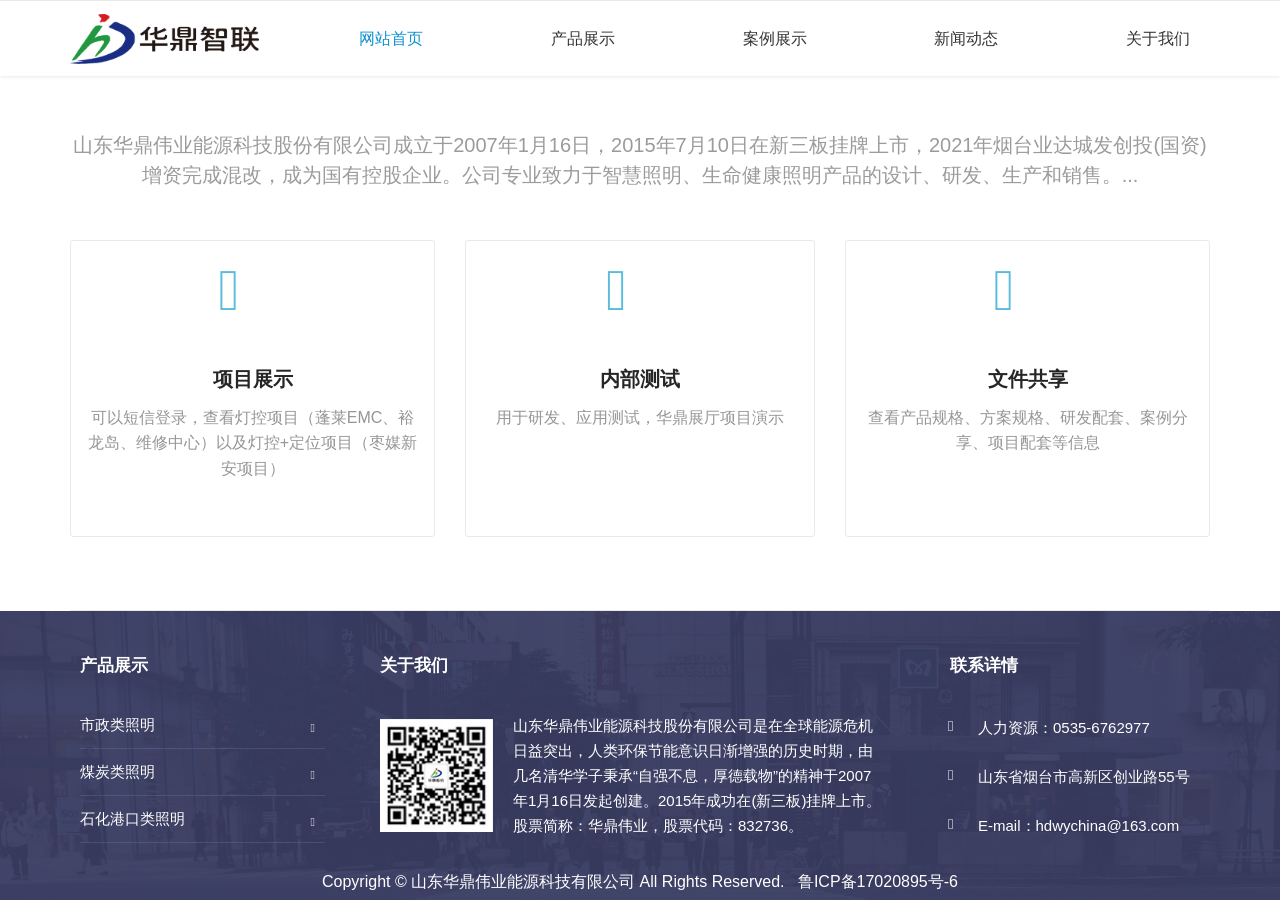
==== commit 079834d8: "测试" ====
--- a/index.html
+++ b/index.html
@@ -1 +1 @@
-<!doctype html><html lang=""><head><meta charset="utf-8"><meta http-equiv="X-UA-Compatible" content="IE=edge"><meta name="viewport" content="width=device-width,initial-scale=1"><link rel="icon" href="favicon.ico"><title>m-img-editor</title><script defer="defer" src="js/chunk-vendors.edccf36f.js"></script><script defer="defer" src="js/app.7b0e23f5.js"></script><link href="css/chunk-vendors.e92fd658.css" rel="stylesheet"><link href="css/app.b2126f8e.css" rel="stylesheet"></head><body><noscript><strong>We're sorry but m-img-editor doesn't work properly without JavaScript enabled. Please enable it to continue.</strong></noscript><div id="app"></div></body></html>+<!doctype html><html lang=""><head><meta charset="utf-8"><meta http-equiv="X-UA-Compatible" content="IE=edge"><meta name="viewport" content="width=device-width,initial-scale=1"><link rel="icon" href="/favicon.ico"><title>华鼎智联</title><script defer="defer" src="/js/chunk-vendors.456fe405.js"></script><script defer="defer" src="/js/index.f4660df4.js"></script><link href="/css/index.7e89ba5b.css" rel="stylesheet"></head><body><noscript><strong>We're sorry but portal-ui doesn't work properly without JavaScript enabled. Please enable it to continue.</strong></noscript><div id="app"></div></body></html>
--- a/css/index.7e89ba5b.css
+++ b/css/index.7e89ba5b.css
@@ -0,0 +1,3 @@
+.header-wrapper{display:flex;flex-direction:column}.header-wrapper .header{display:flex;flex-wrap:wrap;align-items:center;justify-content:center;padding:15px 0}.header-wrapper .header .header-left{height:60px}.header-wrapper .header .header-left img{height:100%}.header-wrapper .header .header-mid{display:flex;flex-wrap:wrap;align-items:center;justify-content:center;margin:0 50px}.header-wrapper .header .header-mid .header-item{display:flex;flex-direction:row;align-items:center;padding:10px 20px}.header-wrapper .header .header-mid .header-item i{font-size:30px}.header-wrapper .header .header-mid .header-item .item{display:flex;flex-direction:column;margin-left:14px}.header-wrapper .header .header-right{padding:10px 0}.header-wrapper .header .header-right button{padding:8px 16px;border:1px solid #59bcdb;border-radius:4px;color:#59bcdb;background-color:#fff}.header-wrapper .header .header-right button:hover{background-color:#59bcdb;color:#fff}.sticky{background-color:#fff;position:fixed;z-index:9999;top:0;left:0;width:100%;animation:headerSticky .95s ease forwards}.nav-wrapper{width:100%;border-top:1px solid #e9e9e9;box-shadow:0 1px 3px #e9e9e9}.nav{max-width:1140px;padding-right:20px;margin:0 auto}.nav .am-nav li{padding:25px 0;list-style:none;position:relative}.nav .am-nav li a{color:#333;padding:0;margin:0}.nav .am-nav li a:hover{color:#6975a6;background:#fff}@font-face{font-family:fontawesome;src:url(/fonts/fontawesome-webfont.be578d11.ttf)}.page-header{text-align:center;padding:80px 0 92px;font-weight:300;background:url([data-uri]) #383d61}.page-header .page-header-title{font-size:60px;color:#fff;font-weight:400}.breadcrumb-box{border-bottom:1px solid #e9e9e9}.breadcrumb-box .am-breadcrumb{padding:16px 0 0;margin-bottom:1rem}.breadcrumb-box .am-breadcrumb li a{font-size:14px;color:#262626}.breadcrumb-box .am-breadcrumb .am-active{color:#6975a6}.section .section--header .section--title{font-size:50px;font-weight:300;text-align:center}.section .section--header .section--description{font-size:20px;line-height:30px;color:#9b9b9b;text-align:center;margin:0}@media screen and (max-width:640px){.section{padding:50px 0!important}.section .section--header{padding:0 15px}.section .section--header .section--title{font-size:30px!important}.section .section--header .section--description{font-size:15px;line-height:32px}.section--description{font-size:16px;line-height:1.6}}.footer{width:100%;background:url(/img/footer.abd75ff3.jpg);background-size:cover;position:relative}.footer .footer--bg{position:absolute;width:100%;height:100%;opacity:.95;top:0;left:0}.footer .footer--inner{position:relative;z-index:1;width:100%}.footer .footer--inner .am-g{max-width:1140px}.footer .footer_main--column{margin:40px 0 0 10px}.footer .footer_main--column_title{color:#fff;font-size:17px;line-height:29px;font-weight:700;display:block}.footer .footer_about{position:relative;padding:17px 25px 0 0}.footer .footer_about--text{font-size:15px;line-height:25px;color:#fff;padding:0 0 16px}.footer .footer_navigation{padding:6px 15px 0 0}.footer .footer_navigation--item{display:block;position:relative;padding:12px 25px 12px 0;text-align:left;border-bottom:1px solid hsla(0,0%,100%,.1);cursor:pointer}.footer .footer_navigation--item:before{position:absolute;content:"\f054";display:block;right:10px;top:50%;transform:translateY(-50%);margin-top:3px;color:#fff;font-size:12px;font-family:fontawesome}.footer .footer_navigation--link{color:#fff;font-size:15px;line-height:22px}.footer .footer_contact_info{padding:5px 0 0}.footer .footer_contact_info--item{padding:10px 0;position:relative;color:#fff;font-size:15px;line-height:25px;list-style:none}.footer .footer_contact_info--item i{display:block;position:absolute;left:-2px;top:12px}.footer .footer_contact_info--item span{display:inline-block;vertical-align:text-top;padding:0 0 0 28px}.contact_card{background:#fff;border:1px solid #e9e9e9;border-radius:3px;position:relative;text-align:center;padding:138px 0 48px;margin:30px}.contact_card .contact_card--icon{position:absolute;font-size:56px;display:block;top:37px;left:50%;transform:translate(-50%);color:#59bcdb}.contact_card .contact_card--title{font-size:20px;display:inline-block}.contact_card .contact_card--text{padding:0 0 10px;color:#969696;font-size:16px;line-height:23px}.contact_card .contact_card--text a{color:#969696}.contact_card .am-btn-secondary{background-color:transparent;color:#59bcdb;border-color:#59bcdb;border-width:2px;padding:12px 18px}.contact_card .am-btn-secondary:hover{background-color:#59bcdb;color:#fff}
+
+/*! Amaze UI v2.7.2 | by Amaze UI Team | (c) 2016 AllMobilize, Inc. | Licensed under MIT | 2016-08-17T16:17:24+0800 */*,:after,:before{box-sizing:border-box}body,html{min-height:100%}html{-ms-text-size-adjust:100%;-webkit-text-size-adjust:100%}body,html{height:100%}body{margin:0}article,aside,details,figcaption,figure,footer,header,hgroup,main,menu,nav,section,summary{display:block}audio,canvas,progress,video{display:inline-block;vertical-align:baseline}audio:not([controls]){display:none;height:0}[hidden],script,template{display:none}a{background-color:transparent}a:active,a:hover{outline:0}a,ins{text-decoration:none}abbr[title]{border-bottom:1px dotted}b,strong{font-weight:700}pre{white-space:pre-wrap}q{quotes:"\201C" "\201D" "\2018" "\2019"}small{font-size:80%}sub,sup{font-size:75%;line-height:0;position:relative;vertical-align:baseline}sup{top:-.5em}sub{bottom:-.25em}img{box-sizing:border-box;vertical-align:middle;border:0}svg:not(:root){overflow:hidden}figure{margin:0}code,kbd,pre,samp{font-size:1em}fieldset{border:1px solid silver;margin:0 2px;padding:.35em .625em .75em}legend{border:0;padding:0}button,input,optgroup,select,textarea{color:inherit;font:inherit;margin:0}button{overflow:visible}button,input{line-height:normal}button,select{text-transform:none}button,html input[type=button],input[type=reset],input[type=submit]{-webkit-appearance:button;cursor:pointer}input[type=checkbox],input[type=radio]{cursor:pointer;padding:0;box-sizing:border-box}button[disabled],html input[disabled]{cursor:default}button::-moz-focus-inner,input::-moz-focus-inner{border:0;padding:0}input[type=search]{-webkit-appearance:textfield;box-sizing:content-box}input[type=search]::-webkit-search-cancel-button,input[type=search]::-webkit-search-decoration{-webkit-appearance:none}textarea{overflow:auto;vertical-align:top;resize:vertical}optgroup{font-weight:700}table{border-collapse:collapse;border-spacing:0}td,th{padding:0}html{font-size:10px;-webkit-tap-highlight-color:rgba(0,0,0,0)}body{position:relative;background:#fff;font-family:Segoe UI,Lucida Grande,Helvetica,Arial,Microsoft YaHei,FreeSans,Arimo,Droid Sans,wenquanyi micro hei,Hiragino Sans GB,Hiragino Sans GB W3,FontAwesome,sans-serif;font-weight:400;line-height:1;color:#333;font-size:1.6rem}body,button,input,select,textarea{text-rendering:optimizeLegibility;-webkit-font-smoothing:antialiased;-moz-osx-font-smoothing:grayscale;-moz-font-feature-settings:"liga","kern"}@media only screen and (max-width:640px){body{word-wrap:break-word;-webkit-hyphens:auto;hyphens:auto}}a{color:#0e90d2}a:focus,a:hover{color:#095f8a}a:focus{outline:thin dotted;outline:1px auto -webkit-focus-ring-color;outline-offset:-2px}ins,mark{background:#ffa;color:#333}abbr[title],dfn[title]{cursor:help}dfn[title]{border-bottom:1px dotted;font-style:normal}address,blockquote,dl,fieldset,figure,hr,ol,p,pre,ul{margin:0 0 1.6rem 0}*+address,*+blockquote,*+dl,*+fieldset,*+figure,*+hr,*+ol,*+p,*+pre,*+ul{margin-top:1.6rem}h1,h2,h3,h4,h5,h6{margin:0 0 1.6rem 0;font-weight:600;font-size:100%}h1{font-size:1.5em}h2{font-size:1.25em}*+h1,*+h2,*+h3,*+h4,*+h5,*+h6{margin-top:2em}ol,ul{padding-left:2em}ol>li>ol,ol>li>ul,ul>li>ol,ul>li>ul{margin:1em 0}dt{font-weight:700}dt+dd{margin-top:.5em}dd{margin-left:0}dd+dt{margin-top:1em}hr{display:block;padding:0;border:0;height:0;border-top:1px solid #eee;box-sizing:content-box}address{font-style:normal}blockquote{padding-top:5px;padding-bottom:5px;padding-left:15px;border-left:4px solid #ddd;font-family:Georgia,Times New Roman,Times,Kai,Kaiti SC,KaiTi,BiauKai,FontAwesome,serif}blockquote small{display:block;color:#999;font-family:Segoe UI,Lucida Grande,Helvetica,Arial,Microsoft YaHei,FreeSans,Arimo,Droid Sans,wenquanyi micro hei,Hiragino Sans GB,Hiragino Sans GB W3,FontAwesome,sans-serif;text-align:right}blockquote p:last-of-type{margin-bottom:0}iframe{border:0}button,input:not([type=radio]):not([type=checkbox]),select{vertical-align:middle}.am-scrollbar-measure{width:100px;height:100px;overflow:scroll;position:absolute;top:-9999px}.am-container{box-sizing:border-box;margin-left:auto;margin-right:auto;padding-left:1rem;padding-right:1rem;width:100%;max-width:1000px}.am-container:after,.am-container:before{content:" ";display:table}.am-container:after{clear:both}@media only screen and (min-width:641px){.am-container{padding-left:1.5rem;padding-right:1.5rem}}.am-container>.am-g{width:auto;margin-left:-1rem;margin-right:-1rem}@media only screen and (min-width:641px){.am-container>.am-g{margin-left:-1.5rem;margin-right:-1.5rem}}.am-g{margin:0 auto;width:100%}.am-g:after,.am-g:before{content:" ";display:table}.am-g:after{clear:both}.am-g .am-g{margin-left:-1rem;margin-right:-1rem;width:auto}.am-g .am-g.am-g-collapse{margin-left:0;margin-right:0;width:auto}@media only screen and (min-width:641px){.am-g .am-g{margin-left:-1.5rem;margin-right:-1.5rem}}.am-g.am-g-collapse .am-g{margin-left:0;margin-right:0}.am-g-collapse [class*=am-u-]{padding-left:0;padding-right:0}.am-g-fixed{max-width:1000px}[class*=am-u-]{width:100%;padding-left:1rem;padding-right:1rem;float:left;position:relative}[class*=am-u-]+[class*=am-u-]:last-child{float:right}[class*=am-u-]+[class*=am-u-].am-u-end{float:left}@media only screen and (min-width:641px){[class*=am-u-]{padding-left:1.5rem;padding-right:1.5rem}}[class*=am-u-pull-]{left:auto}[class*=am-u-push-]{right:auto}@media only screen{.am-u-sm-1{width:8.33333333%}.am-u-sm-2{width:16.66666667%}.am-u-sm-3{width:25%}.am-u-sm-4{width:33.33333333%}.am-u-sm-5{width:41.66666667%}.am-u-sm-6{width:50%}.am-u-sm-7{width:58.33333333%}.am-u-sm-8{width:66.66666667%}.am-u-sm-9{width:75%}.am-u-sm-10{width:83.33333333%}.am-u-sm-11{width:91.66666667%}.am-u-sm-12{width:100%}.am-u-sm-pull-0{right:0}.am-u-sm-pull-1{right:8.33333333%}.am-u-sm-pull-2{right:16.66666667%}.am-u-sm-pull-3{right:25%}.am-u-sm-pull-4{right:33.33333333%}.am-u-sm-pull-5{right:41.66666667%}.am-u-sm-pull-6{right:50%}.am-u-sm-pull-7{right:58.33333333%}.am-u-sm-pull-8{right:66.66666667%}.am-u-sm-pull-9{right:75%}.am-u-sm-pull-10{right:83.33333333%}.am-u-sm-pull-11{right:91.66666667%}.am-u-sm-push-0{left:0}.am-u-sm-push-1{left:8.33333333%}.am-u-sm-push-2{left:16.66666667%}.am-u-sm-push-3{left:25%}.am-u-sm-push-4{left:33.33333333%}.am-u-sm-push-5{left:41.66666667%}.am-u-sm-push-6{left:50%}.am-u-sm-push-7{left:58.33333333%}.am-u-sm-push-8{left:66.66666667%}.am-u-sm-push-9{left:75%}.am-u-sm-push-10{left:83.33333333%}.am-u-sm-push-11{left:91.66666667%}.am-u-sm-offset-0{margin-left:0}.am-u-sm-offset-1{margin-left:8.33333333%}.am-u-sm-offset-2{margin-left:16.66666667%}.am-u-sm-offset-3{margin-left:25%}.am-u-sm-offset-4{margin-left:33.33333333%}.am-u-sm-offset-5{margin-left:41.66666667%}.am-u-sm-offset-6{margin-left:50%}.am-u-sm-offset-7{margin-left:58.33333333%}.am-u-sm-offset-8{margin-left:66.66666667%}.am-u-sm-offset-9{margin-left:75%}.am-u-sm-offset-10{margin-left:83.33333333%}.am-u-sm-offset-11{margin-left:91.66666667%}.am-u-sm-reset-order{margin-left:0;margin-right:0;left:auto;right:auto;float:left}[class*=am-u-].am-u-sm-centered{margin-left:auto;margin-right:auto;float:none}[class*=am-u-].am-u-sm-centered:last-child{float:none}[class*=am-u-].am-u-sm-uncentered{margin-left:0;margin-right:0;float:left}[class*=am-u-].am-u-sm-uncentered:last-child{float:left}}@media only screen and (min-width:641px){.am-u-md-1{width:8.33333333%}.am-u-md-2{width:16.66666667%}.am-u-md-3{width:25%}.am-u-md-4{width:33.33333333%}.am-u-md-5{width:41.66666667%}.am-u-md-6{width:50%}.am-u-md-7{width:58.33333333%}.am-u-md-8{width:66.66666667%}.am-u-md-9{width:75%}.am-u-md-10{width:83.33333333%}.am-u-md-11{width:91.66666667%}.am-u-md-12{width:100%}.am-u-md-pull-0{right:0}.am-u-md-pull-1{right:8.33333333%}.am-u-md-pull-2{right:16.66666667%}.am-u-md-pull-3{right:25%}.am-u-md-pull-4{right:33.33333333%}.am-u-md-pull-5{right:41.66666667%}.am-u-md-pull-6{right:50%}.am-u-md-pull-7{right:58.33333333%}.am-u-md-pull-8{right:66.66666667%}.am-u-md-pull-9{right:75%}.am-u-md-pull-10{right:83.33333333%}.am-u-md-pull-11{right:91.66666667%}.am-u-md-push-0{left:0}.am-u-md-push-1{left:8.33333333%}.am-u-md-push-2{left:16.66666667%}.am-u-md-push-3{left:25%}.am-u-md-push-4{left:33.33333333%}.am-u-md-push-5{left:41.66666667%}.am-u-md-push-6{left:50%}.am-u-md-push-7{left:58.33333333%}.am-u-md-push-8{left:66.66666667%}.am-u-md-push-9{left:75%}.am-u-md-push-10{left:83.33333333%}.am-u-md-push-11{left:91.66666667%}.am-u-md-offset-0{margin-left:0}.am-u-md-offset-1{margin-left:8.33333333%}.am-u-md-offset-2{margin-left:16.66666667%}.am-u-md-offset-3{margin-left:25%}.am-u-md-offset-4{margin-left:33.33333333%}.am-u-md-offset-5{margin-left:41.66666667%}.am-u-md-offset-6{margin-left:50%}.am-u-md-offset-7{margin-left:58.33333333%}.am-u-md-offset-8{margin-left:66.66666667%}.am-u-md-offset-9{margin-left:75%}.am-u-md-offset-10{margin-left:83.33333333%}.am-u-md-offset-11{margin-left:91.66666667%}.am-u-md-reset-order{margin-left:0;margin-right:0;left:auto;right:auto;float:left}[class*=am-u-].am-u-md-centered{margin-left:auto;margin-right:auto;float:none}[class*=am-u-].am-u-md-centered:last-child{float:none}[class*=am-u-].am-u-md-uncentered{margin-left:0;margin-right:0;float:left}[class*=am-u-].am-u-md-uncentered:last-child{float:left}}@media only screen and (min-width:1025px){.am-u-lg-1{width:8.33333333%}.am-u-lg-2{width:16.66666667%}.am-u-lg-3{width:25%}.am-u-lg-4{width:33.33333333%}.am-u-lg-5{width:41.66666667%}.am-u-lg-6{width:50%}.am-u-lg-7{width:58.33333333%}.am-u-lg-8{width:66.66666667%}.am-u-lg-9{width:75%}.am-u-lg-10{width:83.33333333%}.am-u-lg-11{width:91.66666667%}.am-u-lg-12{width:100%}.am-u-lg-pull-0{right:0}.am-u-lg-pull-1{right:8.33333333%}.am-u-lg-pull-2{right:16.66666667%}.am-u-lg-pull-3{right:25%}.am-u-lg-pull-4{right:33.33333333%}.am-u-lg-pull-5{right:41.66666667%}.am-u-lg-pull-6{right:50%}.am-u-lg-pull-7{right:58.33333333%}.am-u-lg-pull-8{right:66.66666667%}.am-u-lg-pull-9{right:75%}.am-u-lg-pull-10{right:83.33333333%}.am-u-lg-pull-11{right:91.66666667%}.am-u-lg-push-0{left:0}.am-u-lg-push-1{left:8.33333333%}.am-u-lg-push-2{left:16.66666667%}.am-u-lg-push-3{left:25%}.am-u-lg-push-4{left:33.33333333%}.am-u-lg-push-5{left:41.66666667%}.am-u-lg-push-6{left:50%}.am-u-lg-push-7{left:58.33333333%}.am-u-lg-push-8{left:66.66666667%}.am-u-lg-push-9{left:75%}.am-u-lg-push-10{left:83.33333333%}.am-u-lg-push-11{left:91.66666667%}.am-u-lg-offset-0{margin-left:0}.am-u-lg-offset-1{margin-left:8.33333333%}.am-u-lg-offset-2{margin-left:16.66666667%}.am-u-lg-offset-3{margin-left:25%}.am-u-lg-offset-4{margin-left:33.33333333%}.am-u-lg-offset-5{margin-left:41.66666667%}.am-u-lg-offset-6{margin-left:50%}.am-u-lg-offset-7{margin-left:58.33333333%}.am-u-lg-offset-8{margin-left:66.66666667%}.am-u-lg-offset-9{margin-left:75%}.am-u-lg-offset-10{margin-left:83.33333333%}.am-u-lg-offset-11{margin-left:91.66666667%}.am-u-lg-reset-order{margin-left:0;margin-right:0;left:auto;right:auto;float:left}[class*=am-u-].am-u-lg-centered{margin-left:auto;margin-right:auto;float:none}[class*=am-u-].am-u-lg-centered:last-child{float:none}[class*=am-u-].am-u-lg-uncentered{margin-left:0;margin-right:0;float:left}[class*=am-u-].am-u-lg-uncentered:last-child{float:left}}[class*=am-avg-]{display:block;padding:0;margin:0;list-style:none}[class*=am-avg-]:after,[class*=am-avg-]:before{content:" ";display:table}[class*=am-avg-]:after{clear:both}[class*=am-avg-]>li{display:block;height:auto;float:left}@media only screen{.am-avg-sm-1>li{width:100%}.am-avg-sm-1>li:nth-of-type(n){clear:none}.am-avg-sm-1>li:nth-of-type(1n+1){clear:both}.am-avg-sm-2>li{width:50%}.am-avg-sm-2>li:nth-of-type(n){clear:none}.am-avg-sm-2>li:nth-of-type(odd){clear:both}.am-avg-sm-3>li{width:33.33333333%}.am-avg-sm-3>li:nth-of-type(n){clear:none}.am-avg-sm-3>li:nth-of-type(3n+1){clear:both}.am-avg-sm-4>li{width:25%}.am-avg-sm-4>li:nth-of-type(n){clear:none}.am-avg-sm-4>li:nth-of-type(4n+1){clear:both}.am-avg-sm-5>li{width:20%}.am-avg-sm-5>li:nth-of-type(n){clear:none}.am-avg-sm-5>li:nth-of-type(5n+1){clear:both}.am-avg-sm-6>li{width:16.66666667%}.am-avg-sm-6>li:nth-of-type(n){clear:none}.am-avg-sm-6>li:nth-of-type(6n+1){clear:both}.am-avg-sm-7>li{width:14.28571429%}.am-avg-sm-7>li:nth-of-type(n){clear:none}.am-avg-sm-7>li:nth-of-type(7n+1){clear:both}.am-avg-sm-8>li{width:12.5%}.am-avg-sm-8>li:nth-of-type(n){clear:none}.am-avg-sm-8>li:nth-of-type(8n+1){clear:both}.am-avg-sm-9>li{width:11.11111111%}.am-avg-sm-9>li:nth-of-type(n){clear:none}.am-avg-sm-9>li:nth-of-type(9n+1){clear:both}.am-avg-sm-10>li{width:10%}.am-avg-sm-10>li:nth-of-type(n){clear:none}.am-avg-sm-10>li:nth-of-type(10n+1){clear:both}.am-avg-sm-11>li{width:9.09090909%}.am-avg-sm-11>li:nth-of-type(n){clear:none}.am-avg-sm-11>li:nth-of-type(11n+1){clear:both}.am-avg-sm-12>li{width:8.33333333%}.am-avg-sm-12>li:nth-of-type(n){clear:none}.am-avg-sm-12>li:nth-of-type(12n+1){clear:both}}@media only screen and (min-width:641px){.am-avg-md-1>li{width:100%}.am-avg-md-1>li:nth-of-type(n){clear:none}.am-avg-md-1>li:nth-of-type(1n+1){clear:both}.am-avg-md-2>li{width:50%}.am-avg-md-2>li:nth-of-type(n){clear:none}.am-avg-md-2>li:nth-of-type(odd){clear:both}.am-avg-md-3>li{width:33.33333333%}.am-avg-md-3>li:nth-of-type(n){clear:none}.am-avg-md-3>li:nth-of-type(3n+1){clear:both}.am-avg-md-4>li{width:25%}.am-avg-md-4>li:nth-of-type(n){clear:none}.am-avg-md-4>li:nth-of-type(4n+1){clear:both}.am-avg-md-5>li{width:20%}.am-avg-md-5>li:nth-of-type(n){clear:none}.am-avg-md-5>li:nth-of-type(5n+1){clear:both}.am-avg-md-6>li{width:16.66666667%}.am-avg-md-6>li:nth-of-type(n){clear:none}.am-avg-md-6>li:nth-of-type(6n+1){clear:both}.am-avg-md-7>li{width:14.28571429%}.am-avg-md-7>li:nth-of-type(n){clear:none}.am-avg-md-7>li:nth-of-type(7n+1){clear:both}.am-avg-md-8>li{width:12.5%}.am-avg-md-8>li:nth-of-type(n){clear:none}.am-avg-md-8>li:nth-of-type(8n+1){clear:both}.am-avg-md-9>li{width:11.11111111%}.am-avg-md-9>li:nth-of-type(n){clear:none}.am-avg-md-9>li:nth-of-type(9n+1){clear:both}.am-avg-md-10>li{width:10%}.am-avg-md-10>li:nth-of-type(n){clear:none}.am-avg-md-10>li:nth-of-type(10n+1){clear:both}.am-avg-md-11>li{width:9.09090909%}.am-avg-md-11>li:nth-of-type(n){clear:none}.am-avg-md-11>li:nth-of-type(11n+1){clear:both}.am-avg-md-12>li{width:8.33333333%}.am-avg-md-12>li:nth-of-type(n){clear:none}.am-avg-md-12>li:nth-of-type(12n+1){clear:both}}@media only screen and (min-width:1025px){.am-avg-lg-1>li{width:100%}.am-avg-lg-1>li:nth-of-type(n){clear:none}.am-avg-lg-1>li:nth-of-type(1n+1){clear:both}.am-avg-lg-2>li{width:50%}.am-avg-lg-2>li:nth-of-type(n){clear:none}.am-avg-lg-2>li:nth-of-type(odd){clear:both}.am-avg-lg-3>li{width:33.33333333%}.am-avg-lg-3>li:nth-of-type(n){clear:none}.am-avg-lg-3>li:nth-of-type(3n+1){clear:both}.am-avg-lg-4>li{width:25%}.am-avg-lg-4>li:nth-of-type(n){clear:none}.am-avg-lg-4>li:nth-of-type(4n+1){clear:both}.am-avg-lg-5>li{width:20%}.am-avg-lg-5>li:nth-of-type(n){clear:none}.am-avg-lg-5>li:nth-of-type(5n+1){clear:both}.am-avg-lg-6>li{width:16.66666667%}.am-avg-lg-6>li:nth-of-type(n){clear:none}.am-avg-lg-6>li:nth-of-type(6n+1){clear:both}.am-avg-lg-7>li{width:14.28571429%}.am-avg-lg-7>li:nth-of-type(n){clear:none}.am-avg-lg-7>li:nth-of-type(7n+1){clear:both}.am-avg-lg-8>li{width:12.5%}.am-avg-lg-8>li:nth-of-type(n){clear:none}.am-avg-lg-8>li:nth-of-type(8n+1){clear:both}.am-avg-lg-9>li{width:11.11111111%}.am-avg-lg-9>li:nth-of-type(n){clear:none}.am-avg-lg-9>li:nth-of-type(9n+1){clear:both}.am-avg-lg-10>li{width:10%}.am-avg-lg-10>li:nth-of-type(n){clear:none}.am-avg-lg-10>li:nth-of-type(10n+1){clear:both}.am-avg-lg-11>li{width:9.09090909%}.am-avg-lg-11>li:nth-of-type(n){clear:none}.am-avg-lg-11>li:nth-of-type(11n+1){clear:both}.am-avg-lg-12>li{width:8.33333333%}.am-avg-lg-12>li:nth-of-type(n){clear:none}.am-avg-lg-12>li:nth-of-type(12n+1){clear:both}}code,kbd,pre,samp{font-family:Monaco,Menlo,Consolas,Courier New,FontAwesome,monospace}code{padding:2px 4px;color:#c7254e;white-space:nowrap;border-radius:0}code,pre{font-size:1.3rem;background-color:#f8f8f8}pre{display:block;padding:1rem;margin:1rem 0;line-height:1.6;word-break:break-all;word-wrap:break-word;color:#555;border:1px solid #dedede}pre,pre code{border-radius:0}pre code{padding:0;font-size:inherit;color:inherit;white-space:pre-wrap;background-color:transparent}.am-pre-scrollable{max-height:24rem;overflow-y:scroll}.am-btn{display:inline-block;margin-bottom:0;padding:.5em 1em;vertical-align:middle;font-size:1.6rem;font-weight:400;line-height:1.2;text-align:center;white-space:nowrap;background-image:none;border:1px solid transparent;border-radius:0;cursor:pointer;outline:none;-webkit-appearance:none;-webkit-user-select:none;-moz-user-select:none;user-select:none;transition:background-color .3s ease-out,border-color .3s ease-out}.am-btn:active:focus,.am-btn:focus{outline:thin dotted;outline:1px auto -webkit-focus-ring-color;outline-offset:-2px}.am-btn:focus,.am-btn:hover{color:#444;text-decoration:none}.am-btn.am-active,.am-btn:active{background-image:none;box-shadow:inset 0 3px 5px rgba(0,0,0,.15)}.am-btn.am-disabled,.am-btn[disabled],fieldset[disabled] .am-btn{pointer-events:none;border-color:transparent;cursor:not-allowed;opacity:.45;box-shadow:none}.am-btn.am-round{border-radius:1000px}.am-btn.am-radius{border-radius:2px}.am-btn-default{color:#444;background-color:#e6e6e6;border-color:#e6e6e6}a.am-btn-default:visited{color:#444}.am-btn-default.am-active,.am-btn-default:active,.am-btn-default:focus,.am-btn-default:hover,.am-dropdown.am-active .am-btn-default.am-dropdown-toggle{color:#444;border-color:#c7c7c7}.am-btn-default:focus,.am-btn-default:hover{background-color:#d4d4d4}.am-btn-default.am-active,.am-btn-default:active,.am-dropdown.am-active .am-btn-default.am-dropdown-toggle{background-image:none;background-color:#c2c2c2}.am-btn-default.am-disabled,.am-btn-default.am-disabled.am-active,.am-btn-default.am-disabled:active,.am-btn-default.am-disabled:focus,.am-btn-default.am-disabled:hover,.am-btn-default[disabled],.am-btn-default[disabled].am-active,.am-btn-default[disabled]:active,.am-btn-default[disabled]:focus,.am-btn-default[disabled]:hover,fieldset[disabled] .am-btn-default,fieldset[disabled] .am-btn-default.am-active,fieldset[disabled] .am-btn-default:active,fieldset[disabled] .am-btn-default:focus,fieldset[disabled] .am-btn-default:hover{background-color:#e6e6e6;border-color:#e6e6e6}.am-btn-group .am-btn-default,.am-btn-group-stacked .am-btn-default{border-color:#d9d9d9}.am-btn-primary{color:#fff;background-color:#0e90d2;border-color:#0e90d2}a.am-btn-primary:visited{color:#fff}.am-btn-primary.am-active,.am-btn-primary:active,.am-btn-primary:focus,.am-btn-primary:hover,.am-dropdown.am-active .am-btn-primary.am-dropdown-toggle{color:#fff;border-color:#0a6999}.am-btn-primary:focus,.am-btn-primary:hover{background-color:#0c79b1}.am-btn-primary.am-active,.am-btn-primary:active,.am-dropdown.am-active .am-btn-primary.am-dropdown-toggle{background-image:none;background-color:#0a628f}.am-btn-primary.am-disabled,.am-btn-primary.am-disabled.am-active,.am-btn-primary.am-disabled:active,.am-btn-primary.am-disabled:focus,.am-btn-primary.am-disabled:hover,.am-btn-primary[disabled],.am-btn-primary[disabled].am-active,.am-btn-primary[disabled]:active,.am-btn-primary[disabled]:focus,.am-btn-primary[disabled]:hover,fieldset[disabled] .am-btn-primary,fieldset[disabled] .am-btn-primary.am-active,fieldset[disabled] .am-btn-primary:active,fieldset[disabled] .am-btn-primary:focus,fieldset[disabled] .am-btn-primary:hover{background-color:#0e90d2;border-color:#0e90d2}.am-btn-group .am-btn-primary,.am-btn-group-stacked .am-btn-primary{border-color:#0c80ba}.am-btn-secondary{color:#fff;background-color:#3bb4f2;border-color:#3bb4f2}a.am-btn-secondary:visited{color:#fff}.am-btn-secondary.am-active,.am-btn-secondary:active,.am-btn-secondary:focus,.am-btn-secondary:hover,.am-dropdown.am-active .am-btn-secondary.am-dropdown-toggle{color:#fff;border-color:#0f9ae0}.am-btn-secondary:focus,.am-btn-secondary:hover{background-color:#19a7f0}.am-btn-secondary.am-active,.am-btn-secondary:active,.am-dropdown.am-active .am-btn-secondary.am-dropdown-toggle{background-image:none;background-color:#0e93d7}.am-btn-secondary.am-disabled,.am-btn-secondary.am-disabled.am-active,.am-btn-secondary.am-disabled:active,.am-btn-secondary.am-disabled:focus,.am-btn-secondary.am-disabled:hover,.am-btn-secondary[disabled],.am-btn-secondary[disabled].am-active,.am-btn-secondary[disabled]:active,.am-btn-secondary[disabled]:focus,.am-btn-secondary[disabled]:hover,fieldset[disabled] .am-btn-secondary,fieldset[disabled] .am-btn-secondary.am-active,fieldset[disabled] .am-btn-secondary:active,fieldset[disabled] .am-btn-secondary:focus,fieldset[disabled] .am-btn-secondary:hover{background-color:#3bb4f2;border-color:#3bb4f2}.am-btn-group .am-btn-secondary,.am-btn-group-stacked .am-btn-secondary{border-color:#23abf0}.am-btn-warning{color:#fff;background-color:#f37b1d;border-color:#f37b1d}a.am-btn-warning:visited{color:#fff}.am-btn-warning.am-active,.am-btn-warning:active,.am-btn-warning:focus,.am-btn-warning:hover,.am-dropdown.am-active .am-btn-warning.am-dropdown-toggle{color:#fff;border-color:#c85e0b}.am-btn-warning:focus,.am-btn-warning:hover{background-color:#e0690c}.am-btn-warning.am-active,.am-btn-warning:active,.am-dropdown.am-active .am-btn-warning.am-dropdown-toggle{background-image:none;background-color:#be590a}.am-btn-warning.am-disabled,.am-btn-warning.am-disabled.am-active,.am-btn-warning.am-disabled:active,.am-btn-warning.am-disabled:focus,.am-btn-warning.am-disabled:hover,.am-btn-warning[disabled],.am-btn-warning[disabled].am-active,.am-btn-warning[disabled]:active,.am-btn-warning[disabled]:focus,.am-btn-warning[disabled]:hover,fieldset[disabled] .am-btn-warning,fieldset[disabled] .am-btn-warning.am-active,fieldset[disabled] .am-btn-warning:active,fieldset[disabled] .am-btn-warning:focus,fieldset[disabled] .am-btn-warning:hover{background-color:#f37b1d;border-color:#f37b1d}.am-btn-group .am-btn-warning,.am-btn-group-stacked .am-btn-warning{border-color:#ea6e0c}.am-btn-danger{color:#fff;background-color:#dd514c;border-color:#dd514c}a.am-btn-danger:visited{color:#fff}.am-btn-danger.am-active,.am-btn-danger:active,.am-btn-danger:focus,.am-btn-danger:hover,.am-dropdown.am-active .am-btn-danger.am-dropdown-toggle{color:#fff;border-color:#c62b26}.am-btn-danger:focus,.am-btn-danger:hover{background-color:#d7342e}.am-btn-danger.am-active,.am-btn-danger:active,.am-dropdown.am-active .am-btn-danger.am-dropdown-toggle{background-image:none;background-color:#be2924}.am-btn-danger.am-disabled,.am-btn-danger.am-disabled.am-active,.am-btn-danger.am-disabled:active,.am-btn-danger.am-disabled:focus,.am-btn-danger.am-disabled:hover,.am-btn-danger[disabled],.am-btn-danger[disabled].am-active,.am-btn-danger[disabled]:active,.am-btn-danger[disabled]:focus,.am-btn-danger[disabled]:hover,fieldset[disabled] .am-btn-danger,fieldset[disabled] .am-btn-danger.am-active,fieldset[disabled] .am-btn-danger:active,fieldset[disabled] .am-btn-danger:focus,fieldset[disabled] .am-btn-danger:hover{background-color:#dd514c;border-color:#dd514c}.am-btn-group .am-btn-danger,.am-btn-group-stacked .am-btn-danger{border-color:#d93c37}.am-btn-success{color:#fff;background-color:#5eb95e;border-color:#5eb95e}a.am-btn-success:visited{color:#fff}.am-btn-success.am-active,.am-btn-success:active,.am-btn-success:focus,.am-btn-success:hover,.am-dropdown.am-active .am-btn-success.am-dropdown-toggle{color:#fff;border-color:#429842}.am-btn-success:focus,.am-btn-success:hover{background-color:#4aaa4a}.am-btn-success.am-active,.am-btn-success:active,.am-dropdown.am-active .am-btn-success.am-dropdown-toggle{background-image:none;background-color:#3f913f}.am-btn-success.am-disabled,.am-btn-success.am-disabled.am-active,.am-btn-success.am-disabled:active,.am-btn-success.am-disabled:focus,.am-btn-success.am-disabled:hover,.am-btn-success[disabled],.am-btn-success[disabled].am-active,.am-btn-success[disabled]:active,.am-btn-success[disabled]:focus,.am-btn-success[disabled]:hover,fieldset[disabled] .am-btn-success,fieldset[disabled] .am-btn-success.am-active,fieldset[disabled] .am-btn-success:active,fieldset[disabled] .am-btn-success:focus,fieldset[disabled] .am-btn-success:hover{background-color:#5eb95e;border-color:#5eb95e}.am-btn-group .am-btn-success,.am-btn-group-stacked .am-btn-success{border-color:#4db14d}.am-btn-link{color:#0e90d2;font-weight:400;cursor:pointer;border-radius:0}.am-btn-link,.am-btn-link:active,.am-btn-link[disabled],fieldset[disabled] .am-btn-link{background-color:transparent;box-shadow:none}.am-btn-link,.am-btn-link:active,.am-btn-link:focus,.am-btn-link:hover{border-color:transparent}.am-btn-link:focus,.am-btn-link:hover{color:#095f8a;text-decoration:underline;background-color:transparent}.am-btn-link[disabled]:focus,.am-btn-link[disabled]:hover,fieldset[disabled] .am-btn-link:focus,fieldset[disabled] .am-btn-link:hover{color:#999;text-decoration:none}.am-btn-xs{font-size:1.2rem}.am-btn-sm{font-size:1.4rem}.am-btn-lg{font-size:1.8rem}.am-btn-xl{font-size:2rem}.am-btn-block{display:block;width:100%;padding-left:0;padding-right:0}.am-btn-block+.am-btn-block{margin-top:5px}input[type=button].am-btn-block,input[type=reset].am-btn-block,input[type=submit].am-btn-block{width:100%}.am-btn.am-btn-loading .am-icon-spin{margin-right:5px}table{max-width:100%;background-color:transparent;empty-cells:show}table code{white-space:normal}th{text-align:left}.am-table{width:100%;margin-bottom:1.6rem;border-spacing:0;border-collapse:separate}.am-table>tbody>tr>td,.am-table>tbody>tr>th,.am-table>tfoot>tr>td,.am-table>tfoot>tr>th,.am-table>thead>tr>td,.am-table>thead>tr>th{padding:.7rem;line-height:1.6;vertical-align:top;border-top:1px solid #ddd}.am-table>thead>tr>th{vertical-align:bottom;border-bottom:1px solid #ddd}.am-table>caption+thead>tr:first-child>td,.am-table>caption+thead>tr:first-child>th,.am-table>colgroup+thead>tr:first-child>td,.am-table>colgroup+thead>tr:first-child>th,.am-table>thead:first-child>tr:first-child>td,.am-table>thead:first-child>tr:first-child>th{border-top:0}.am-table>tbody+tbody tr:first-child td{border-top:2px solid #ddd}.am-table-bordered{border:1px solid #ddd;border-left:none}.am-table-bordered>tbody>tr>td,.am-table-bordered>tbody>tr>th,.am-table-bordered>tfoot>tr>td,.am-table-bordered>tfoot>tr>th,.am-table-bordered>thead>tr>td,.am-table-bordered>thead>tr>th{border-left:1px solid #ddd}.am-table-bordered>tbody>tr:first-child>td,.am-table-bordered>tbody>tr:first-child>th{border-top:none}.am-table-bordered>thead+tbody>tr:first-child>td,.am-table-bordered>thead+tbody>tr:first-child>th{border-top:1px solid #ddd}.am-table-radius{border:1px solid #ddd;border-radius:2px}.am-table-radius>thead>tr:first-child>td:first-child,.am-table-radius>thead>tr:first-child>th:first-child{border-top-left-radius:2px;border-left:none}.am-table-radius>thead>tr:first-child>td:last-child,.am-table-radius>thead>tr:first-child>th:last-child{border-top-right-radius:2px;border-right:none}.am-table-radius>tbody>tr>td:first-child,.am-table-radius>tbody>tr>th:first-child{border-left:none}.am-table-radius>tbody>tr>td:last-child,.am-table-radius>tbody>tr>th:last-child{border-right:none}.am-table-radius>tbody>tr:last-child>td,.am-table-radius>tbody>tr:last-child>th{border-bottom:none}.am-table-radius>tbody>tr:last-child>td:first-child,.am-table-radius>tbody>tr:last-child>th:first-child{border-bottom-left-radius:2px}.am-table-radius>tbody>tr:last-child>td:last-child,.am-table-radius>tbody>tr:last-child>th:last-child{border-bottom-right-radius:2px}.am-table-striped>tbody>tr:nth-child(odd)>td,.am-table-striped>tbody>tr:nth-child(odd)>th{background-color:#f9f9f9}.am-table-hover>tbody>tr:hover>td,.am-table-hover>tbody>tr:hover>th{background-color:#e9e9e9}.am-table-compact>tbody>tr>td,.am-table-compact>tbody>tr>th,.am-table-compact>tfoot>tr>td,.am-table-compact>tfoot>tr>th,.am-table-compact>thead>tr>td,.am-table-compact>thead>tr>th{padding:.4rem}.am-table-centered>tbody>tr>td,.am-table-centered>tbody>tr>th,.am-table-centered>tfoot>tr>td,.am-table-centered>tfoot>tr>th,.am-table-centered>thead>tr>td,.am-table-centered>thead>tr>th{text-align:center}.am-table>tbody>tr.am-active>td,.am-table>tbody>tr.am-active>th,.am-table>tbody>tr>td.am-active,.am-table>tbody>tr>th.am-active,.am-table>tfoot>tr.am-active>td,.am-table>tfoot>tr.am-active>th,.am-table>tfoot>tr>td.am-active,.am-table>tfoot>tr>th.am-active,.am-table>thead>tr.am-active>td,.am-table>thead>tr.am-active>th,.am-table>thead>tr>td.am-active,.am-table>thead>tr>th.am-active{background-color:#ffd}.am-table>tbody>tr.am-disabled>td,.am-table>tbody>tr.am-disabled>th,.am-table>tbody>tr>td.am-disabled,.am-table>tbody>tr>th.am-disabled,.am-table>tfoot>tr.am-disabled>td,.am-table>tfoot>tr.am-disabled>th,.am-table>tfoot>tr>td.am-disabled,.am-table>tfoot>tr>th.am-disabled,.am-table>thead>tr.am-disabled>td,.am-table>thead>tr.am-disabled>th,.am-table>thead>tr>td.am-disabled,.am-table>thead>tr>th.am-disabled{color:#999}.am-table>tbody>tr.am-primary>td,.am-table>tbody>tr.am-primary>th,.am-table>tbody>tr>td.am-primary,.am-table>tbody>tr>th.am-primary,.am-table>tfoot>tr.am-primary>td,.am-table>tfoot>tr.am-primary>th,.am-table>tfoot>tr>td.am-primary,.am-table>tfoot>tr>th.am-primary,.am-table>thead>tr.am-primary>td,.am-table>thead>tr.am-primary>th,.am-table>thead>tr>td.am-primary,.am-table>thead>tr>th.am-primary{color:#0b76ac;background-color:rgba(14,144,210,.115)}.am-table>tbody>tr.am-success>td,.am-table>tbody>tr.am-success>th,.am-table>tbody>tr>td.am-success,.am-table>tbody>tr>th.am-success,.am-table>tfoot>tr.am-success>td,.am-table>tfoot>tr.am-success>th,.am-table>tfoot>tr>td.am-success,.am-table>tfoot>tr>th.am-success,.am-table>thead>tr.am-success>td,.am-table>thead>tr.am-success>th,.am-table>thead>tr>td.am-success,.am-table>thead>tr>th.am-success{color:#5eb95e;background-color:rgba(94,185,94,.115)}.am-table>tbody>tr.am-warning>td,.am-table>tbody>tr.am-warning>th,.am-table>tbody>tr>td.am-warning,.am-table>tbody>tr>th.am-warning,.am-table>tfoot>tr.am-warning>td,.am-table>tfoot>tr.am-warning>th,.am-table>tfoot>tr>td.am-warning,.am-table>tfoot>tr>th.am-warning,.am-table>thead>tr.am-warning>td,.am-table>thead>tr.am-warning>th,.am-table>thead>tr>td.am-warning,.am-table>thead>tr>th.am-warning{color:#f37b1d;background-color:rgba(243,123,29,.115)}.am-table>tbody>tr.am-danger>td,.am-table>tbody>tr.am-danger>th,.am-table>tbody>tr>td.am-danger,.am-table>tbody>tr>th.am-danger,.am-table>tfoot>tr.am-danger>td,.am-table>tfoot>tr.am-danger>th,.am-table>tfoot>tr>td.am-danger,.am-table>tfoot>tr>th.am-danger,.am-table>thead>tr.am-danger>td,.am-table>thead>tr.am-danger>th,.am-table>thead>tr>td.am-danger,.am-table>thead>tr>th.am-danger{color:#dd514c;background-color:rgba(221,81,76,.115)}fieldset{border:none}legend{display:block;width:100%;margin-bottom:2rem;font-size:2rem;line-height:inherit;color:#333;border-bottom:1px solid #e5e5e5;padding-bottom:.5rem}label{display:inline-block;margin-bottom:5px;font-weight:700}input[type=search]{box-sizing:border-box}input[type=checkbox],input[type=radio]{margin:4px 0 0;margin-top:1px\9;line-height:normal}input[type=file]{display:block}select[multiple],select[size]{height:auto}select optgroup{font-size:inherit;font-style:inherit;font-family:inherit}input[type=checkbox]:focus,input[type=file]:focus,input[type=radio]:focus{outline:thin dotted;outline:1px auto -webkit-focus-ring-color;outline-offset:-2px}input[type=number]::-webkit-inner-spin-button,input[type=number]::-webkit-outer-spin-button{height:auto}output{display:block;padding-top:1.6rem;font-size:1.6rem;line-height:1.6;color:#555;vertical-align:middle}.am-form input[type=color],.am-form input[type=date],.am-form input[type=datetime-local],.am-form input[type=datetime],.am-form input[type=email],.am-form input[type=month],.am-form input[type=number],.am-form input[type=password],.am-form input[type=search],.am-form input[type=tel],.am-form input[type=text],.am-form input[type=time],.am-form input[type=url],.am-form input[type=week],.am-form select,.am-form textarea,.am-form-field{display:block;width:100%;padding:.5em;font-size:1.6rem;line-height:1.2;color:#555;vertical-align:middle;background-color:#fff;background-image:none;border:1px solid #ccc;border-radius:0;-webkit-appearance:none;transition:border-color .15s ease-in-out,box-shadow .15s ease-in-out}.am-form input[type=color]:focus,.am-form input[type=date]:focus,.am-form input[type=datetime-local]:focus,.am-form input[type=datetime]:focus,.am-form input[type=email]:focus,.am-form input[type=month]:focus,.am-form input[type=number]:focus,.am-form input[type=password]:focus,.am-form input[type=search]:focus,.am-form input[type=tel]:focus,.am-form input[type=text]:focus,.am-form input[type=time]:focus,.am-form input[type=url]:focus,.am-form input[type=week]:focus,.am-form select:focus,.am-form textarea:focus,.am-form-field:focus{background-color:#fefffe;border-color:#3bb4f2;outline:0;box-shadow:inset 0 1px 1px rgba(0,0,0,.075),0 0 5px rgba(59,180,242,.3)}.am-form input[type=color]::-moz-placeholder,.am-form input[type=date]::-moz-placeholder,.am-form input[type=datetime-local]::-moz-placeholder,.am-form input[type=datetime]::-moz-placeholder,.am-form input[type=email]::-moz-placeholder,.am-form input[type=month]::-moz-placeholder,.am-form input[type=number]::-moz-placeholder,.am-form input[type=password]::-moz-placeholder,.am-form input[type=search]::-moz-placeholder,.am-form input[type=tel]::-moz-placeholder,.am-form input[type=text]::-moz-placeholder,.am-form input[type=time]::-moz-placeholder,.am-form input[type=url]::-moz-placeholder,.am-form input[type=week]::-moz-placeholder,.am-form select::-moz-placeholder,.am-form textarea::-moz-placeholder,.am-form-field::-moz-placeholder{color:#999}.am-form input[type=color]::placeholder,.am-form input[type=date]::placeholder,.am-form input[type=datetime-local]::placeholder,.am-form input[type=datetime]::placeholder,.am-form input[type=email]::placeholder,.am-form input[type=month]::placeholder,.am-form input[type=number]::placeholder,.am-form input[type=password]::placeholder,.am-form input[type=search]::placeholder,.am-form input[type=tel]::placeholder,.am-form input[type=text]::placeholder,.am-form input[type=time]::placeholder,.am-form input[type=url]::placeholder,.am-form input[type=week]::placeholder,.am-form select::placeholder,.am-form textarea::placeholder,.am-form-field::placeholder{color:#999}.am-form input[type=color]::-moz-placeholder,.am-form input[type=date]::-moz-placeholder,.am-form input[type=datetime-local]::-moz-placeholder,.am-form input[type=datetime]::-moz-placeholder,.am-form input[type=email]::-moz-placeholder,.am-form input[type=month]::-moz-placeholder,.am-form input[type=number]::-moz-placeholder,.am-form input[type=password]::-moz-placeholder,.am-form input[type=search]::-moz-placeholder,.am-form input[type=tel]::-moz-placeholder,.am-form input[type=text]::-moz-placeholder,.am-form input[type=time]::-moz-placeholder,.am-form input[type=url]::-moz-placeholder,.am-form input[type=week]::-moz-placeholder,.am-form select::-moz-placeholder,.am-form textarea::-moz-placeholder,.am-form-field::-moz-placeholder{opacity:1}.am-form input[type=color][disabled],.am-form input[type=color][readonly],.am-form input[type=date][disabled],.am-form input[type=date][readonly],.am-form input[type=datetime-local][disabled],.am-form input[type=datetime-local][readonly],.am-form input[type=datetime][disabled],.am-form input[type=datetime][readonly],.am-form input[type=email][disabled],.am-form input[type=email][readonly],.am-form input[type=month][disabled],.am-form input[type=month][readonly],.am-form input[type=number][disabled],.am-form input[type=number][readonly],.am-form input[type=password][disabled],.am-form input[type=password][readonly],.am-form input[type=search][disabled],.am-form input[type=search][readonly],.am-form input[type=tel][disabled],.am-form input[type=tel][readonly],.am-form input[type=text][disabled],.am-form input[type=text][readonly],.am-form input[type=time][disabled],.am-form input[type=time][readonly],.am-form input[type=url][disabled],.am-form input[type=url][readonly],.am-form input[type=week][disabled],.am-form input[type=week][readonly],.am-form select[disabled],.am-form select[readonly],.am-form textarea[disabled],.am-form textarea[readonly],.am-form-field[disabled],.am-form-field[readonly],fieldset[disabled] .am-form input[type=color],fieldset[disabled] .am-form input[type=date],fieldset[disabled] .am-form input[type=datetime-local],fieldset[disabled] .am-form input[type=datetime],fieldset[disabled] .am-form input[type=email],fieldset[disabled] .am-form input[type=month],fieldset[disabled] .am-form input[type=number],fieldset[disabled] .am-form input[type=password],fieldset[disabled] .am-form input[type=search],fieldset[disabled] .am-form input[type=tel],fieldset[disabled] .am-form input[type=text],fieldset[disabled] .am-form input[type=time],fieldset[disabled] .am-form input[type=url],fieldset[disabled] .am-form input[type=week],fieldset[disabled] .am-form select,fieldset[disabled] .am-form textarea,fieldset[disabled] .am-form-field{cursor:not-allowed;background-color:#eee}.am-form input[type=color].am-radius,.am-form input[type=date].am-radius,.am-form input[type=datetime-local].am-radius,.am-form input[type=datetime].am-radius,.am-form input[type=email].am-radius,.am-form input[type=month].am-radius,.am-form input[type=number].am-radius,.am-form input[type=password].am-radius,.am-form input[type=search].am-radius,.am-form input[type=tel].am-radius,.am-form input[type=text].am-radius,.am-form input[type=time].am-radius,.am-form input[type=url].am-radius,.am-form input[type=week].am-radius,.am-form select.am-radius,.am-form textarea.am-radius,.am-form-field.am-radius{border-radius:2px}.am-form input[type=color].am-round,.am-form input[type=date].am-round,.am-form input[type=datetime-local].am-round,.am-form input[type=datetime].am-round,.am-form input[type=email].am-round,.am-form input[type=month].am-round,.am-form input[type=number].am-round,.am-form input[type=password].am-round,.am-form input[type=search].am-round,.am-form input[type=tel].am-round,.am-form input[type=text].am-round,.am-form input[type=time].am-round,.am-form input[type=url].am-round,.am-form input[type=week].am-round,.am-form select.am-round,.am-form textarea.am-round,.am-form-field.am-round{border-radius:1000px}.am-form select[multiple],.am-form select[size],.am-form textarea{height:auto}.am-form select{-webkit-appearance:none!important;-moz-appearance:none!important;-webkit-border-radius:0;background:#fff url([data-uri]) no-repeat 100%}.am-form select[multiple=multiple]{background-image:none}.am-form input[type=date],.am-form input[type=datetime-local],input[type=date].am-form-field,input[type=datetime-local].am-form-field{height:37px}.am-form input[type=date].am-input-sm,.am-form input[type=datetime-local].am-input-sm,input[type=date].am-form-field.am-input-sm,input[type=datetime-local].am-form-field.am-input-sm{height:32px}.am-form input[type=date] .am-input-lg,.am-form input[type=datetime-local] .am-input-lg,input[type=date].am-form-field .am-input-lg,input[type=datetime-local].am-form-field .am-input-lg{height:41px}.am-form-help{display:block;margin-top:5px;margin-bottom:10px;color:#999;font-size:1.3rem}.am-form-group{margin-bottom:1.5rem}.am-form-file{position:relative;overflow:hidden}.am-form-file input[type=file]{position:absolute;left:0;top:0;z-index:1;width:100%;opacity:0;cursor:pointer;font-size:50rem}.am-checkbox,.am-radio{display:block;min-height:1.92rem;margin-top:10px;margin-bottom:10px;padding-left:20px;vertical-align:middle}.am-checkbox label,.am-radio label{display:inline;margin-bottom:0;font-weight:400;cursor:pointer}.am-checkbox input[type=checkbox],.am-checkbox-inline input[type=checkbox],.am-radio input[type=radio],.am-radio-inline input[type=radio]{float:left;margin-left:-20px;outline:none}.am-checkbox+.am-checkbox,.am-radio+.am-radio{margin-top:-5px}.am-checkbox-inline,.am-radio-inline{display:inline-block;padding-left:20px;margin-bottom:0;vertical-align:middle;font-weight:400;cursor:pointer}.am-checkbox-inline+.am-checkbox-inline,.am-radio-inline+.am-radio-inline{margin-top:0;margin-left:10px}.am-checkbox-inline[disabled],.am-checkbox[disabled],.am-radio-inline[disabled],.am-radio[disabled],fieldset[disabled] .am-checkbox,fieldset[disabled] .am-checkbox-inline,fieldset[disabled] .am-radio,fieldset[disabled] .am-radio-inline,fieldset[disabled] input[type=checkbox],fieldset[disabled] input[type=radio],input[type=checkbox][disabled],input[type=radio][disabled]{cursor:not-allowed}.am-form-warning .am-checkbox,.am-form-warning .am-checkbox-inline,.am-form-warning .am-form-help,.am-form-warning .am-form-label,.am-form-warning .am-radio,.am-form-warning .am-radio-inline,.am-form-warning [class*=icon-],.am-form-warning label{color:#f37b1d}.am-form-warning .am-form-field{border-color:#f37b1d!important;box-shadow:inset 0 1px 1px rgba(0,0,0,.075)}.am-form-warning .am-form-field:focus{background-color:#fefffe;border-color:#d2620b;box-shadow:inset 0 1px 1px rgba(0,0,0,.075),0 0 5px #f8b47e!important}.am-form-error .am-checkbox,.am-form-error .am-checkbox-inline,.am-form-error .am-form-help,.am-form-error .am-form-label,.am-form-error .am-radio,.am-form-error .am-radio-inline,.am-form-error [class*=icon-],.am-form-error label{color:#dd514c}.am-field-error,.am-form-error .am-form-field{border-color:#dd514c!important;box-shadow:inset 0 1px 1px rgba(0,0,0,.075)}.am-field-error:focus,.am-form-error .am-form-field:focus{background-color:#fefffe;border-color:#cf2d27;box-shadow:inset 0 1px 1px rgba(0,0,0,.075),0 0 5px #eda4a2!important}.am-form-success .am-checkbox,.am-form-success .am-checkbox-inline,.am-form-success .am-form-help,.am-form-success .am-form-label,.am-form-success .am-radio,.am-form-success .am-radio-inline,.am-form-success [class*=icon-],.am-form-success label{color:#5eb95e}.am-field-valid,.am-form-success .am-form-field{border-color:#5eb95e!important;box-shadow:inset 0 1px 1px rgba(0,0,0,.075)}.am-field-valid:focus,.am-form-success .am-form-field:focus{background-color:#fefffe;border-color:#459f45;box-shadow:inset 0 1px 1px rgba(0,0,0,.075),0 0 5px #a5d8a5!important}.am-form-horizontal .am-checkbox,.am-form-horizontal .am-checkbox-inline,.am-form-horizontal .am-form-label,.am-form-horizontal .am-radio,.am-form-horizontal .am-radio-inline{margin-top:0;margin-bottom:0;padding-top:.6em}.am-form-horizontal .am-form-group:after,.am-form-horizontal .am-form-group:before{content:" ";display:table}.am-form-horizontal .am-form-group:after{clear:both}@media only screen and (min-width:641px){.am-form-horizontal .am-form-label{text-align:right}.am-form-inline .am-form-group{display:inline-block;margin-bottom:0;vertical-align:middle}.am-form-inline .am-form-field{display:inline-block;width:auto;vertical-align:middle}.am-form-inline .am-input-group{display:inline-table;vertical-align:middle}.am-form-inline .am-input-group .am-form-label,.am-form-inline .am-input-group .am-input-group-btn,.am-form-inline .am-input-group .am-input-group-label{width:auto}.am-form-inline .am-input-group>.am-form-field{width:100%}.am-form-inline .am-form-label{margin-bottom:0;vertical-align:middle}.am-form-inline .am-checkbox,.am-form-inline .am-radio{display:inline-block;margin-top:0;margin-bottom:0;padding-left:0;vertical-align:middle}.am-form-inline .am-checkbox input[type=checkbox],.am-form-inline .am-radio input[type=radio]{float:none;margin-left:0}}.am-input-sm{font-size:1.4rem!important}.am-input-lg{font-size:1.8rem!important}.am-form-group-sm .am-checkbox,.am-form-group-sm .am-form-field,.am-form-group-sm .am-form-label,.am-form-group-sm .am-radio{font-size:1.4rem!important}.am-form-group-lg .am-checkbox,.am-form-group-lg .am-form-field,.am-form-group-lg .am-form-label,.am-form-group-lg .am-radio{font-size:1.8rem!important}.am-form-group-lg input[type=checkbox],.am-form-group-lg input[type=radio]{margin-top:7px}.am-form-icon{position:relative}.am-form-icon .am-form-field{padding-left:1.75em!important}.am-form-icon [class*=am-icon-]{position:absolute;left:.5em;top:50%;display:block;margin-top:-.5em;line-height:1;z-index:2}.am-form-icon label~[class*=am-icon-]{top:70%}.am-form-feedback{position:relative}.am-form-feedback .am-form-field{padding-left:.5em!important;padding-right:1.75em!important}.am-form-feedback [class*=am-icon-]{right:.5em;left:auto}.am-form-horizontal .am-form-feedback [class*=am-icon-]{right:1.6em}.am-form-set{margin-bottom:1.5rem;padding:0}.am-form-set>input{position:relative;top:-1px;border-radius:0!important}.am-form-set>input:focus{z-index:2}.am-form-set>input:first-child{top:1px;border-top-right-radius:0!important;border-top-left-radius:0!important}.am-form-set>input:last-child{top:-2px;border-bottom-right-radius:0!important;border-bottom-left-radius:0!important}.am-img-thumbnail{display:inline-block;max-width:100%;height:auto;padding:2px;line-height:1.6;background-color:#fff;border:1px solid #ddd;border-radius:0;transition:all .2s ease-in-out}.am-img-thumbnail.am-radius{border-radius:2px}.am-img-responsive{display:block;max-width:100%;height:auto}.am-nav{margin-top:0;margin-bottom:0;padding:0;list-style:none}.am-nav:after,.am-nav:before{content:" ";display:table;display:none}.am-nav:after{clear:both}.am-nav>li{position:relative;display:block}.am-nav>li+li{margin-top:5px}.am-nav>li+.am-nav-header{margin-top:1em}.am-nav>li>a{position:relative;display:block;padding:.4em 1em;border-radius:0}.am-nav>li>a:focus,.am-nav>li>a:hover{text-decoration:none}.am-nav>li.am-active>a,.am-nav>li.am-active>a:focus,.am-nav>li.am-active>a:hover{color:#fff;background-color:#0e90d2;cursor:default}.am-nav>li.am-disabled>a{color:#999}.am-nav>li.am-disabled>a:focus,.am-nav>li.am-disabled>a:hover{color:#999;text-decoration:none;background-color:transparent;cursor:not-allowed}.am-nav-header{padding:.4em 1em;text-transform:uppercase;font-weight:700;font-size:100%;color:#555}.am-nav-divider{margin:15px 1em!important;border-top:1px solid #ddd;box-shadow:0 1px 0 #fff}.am-nav-pills>li{float:left}.am-nav-pills>li+li{margin-left:5px;margin-top:0}.am-nav-tabs{border-bottom:1px solid #ddd}.am-nav-tabs>li{float:left;margin-bottom:-1px}.am-nav-tabs>li+li{margin-top:0}.am-nav-tabs>li>a{margin-right:5px;line-height:1.6;border:1px solid transparent;border-radius:0 0 0 0}.am-nav-tabs>li>a:hover{border-color:#eee #eee #ddd}.am-nav-tabs>li.am-active>a,.am-nav-tabs>li.am-active>a:focus,.am-nav-tabs>li.am-active>a:hover{color:#555;background-color:#fff;border:1px solid #ddd;border-bottom-color:transparent;cursor:default}.am-nav-tabs.am-nav-justify{border-bottom:0}.am-nav-tabs.am-nav-justify>li>a{margin-right:0;border-bottom:1px solid #ddd;border-radius:0 0 0 0}.am-nav-tabs.am-nav-justify>.am-active>a,.am-nav-tabs.am-nav-justify>.am-active>a:focus,.am-nav-tabs.am-nav-justify>.am-active>a:hover{border-bottom-color:#fff}.am-nav-justify>li{float:none;display:table-cell}.am-nav-justify>li>a{text-align:center;margin-bottom:0}.lte9 .am-nav-justify>li{display:table-cell;width:1%}.am-topbar{position:relative;min-height:50px;margin-bottom:1.6rem;background:#f8f8f8;border-width:0 0 1px;border-style:solid;border-color:#ddd;color:#666}.am-topbar:after,.am-topbar:before{content:" ";display:table}.am-topbar:after{clear:both}.am-topbar a{color:#666}.am-topbar-brand{margin:0}@media only screen and (min-width:641px){.am-topbar-brand{float:left}}.am-topbar-brand a:hover{color:#4d4d4d}.am-topbar-collapse{width:100%;overflow-x:visible;padding:10px;clear:both;-webkit-overflow-scrolling:touch}.am-topbar-collapse:after,.am-topbar-collapse:before{content:" ";display:table}.am-topbar-collapse:after{clear:both}.am-topbar-collapse.am-in{overflow-y:auto}@media only screen and (min-width:641px){.am-topbar-collapse{margin-top:0;padding:0;width:auto;clear:none}.am-topbar-collapse.am-collapse{display:block!important;height:auto!important;padding:0;overflow:visible!important}.am-topbar-collapse.am-in{overflow-y:visible}}.am-topbar-brand{padding:0 10px;float:left;font-size:1.8rem;height:50px;line-height:50px}.am-topbar-toggle{position:relative;float:right;margin-right:10px}@media only screen and (min-width:641px){.am-topbar-toggle{display:none}}@media only screen and (max-width:640px){.am-topbar-nav{margin-bottom:8px}.am-topbar-nav>li{float:none}.am-topbar-nav>li+li{margin-left:0;margin-top:5px}}@media only screen and (min-width:641px){.am-topbar-nav{float:left}.am-topbar-nav>li>a{position:relative;line-height:50px;padding:0 10px}.am-topbar-nav>li>a:after{position:absolute;left:50%;margin-left:-7px;bottom:-1px;content:"";display:inline-block;width:0;height:0;vertical-align:middle;border-bottom:7px solid #f8f8f8;border-right:7px solid transparent;border-left:7px solid transparent;border-top:0 dotted;transform:rotate(1turn);opacity:0;transition:opacity .1s}.am-topbar-nav>li>a:hover:after{opacity:1;border-bottom-color:#666}.am-topbar-nav>li.am-dropdown>a:after{display:none}.am-topbar-nav>li.am-active>a,.am-topbar-nav>li.am-active>a:focus,.am-topbar-nav>li.am-active>a:hover{border-radius:0;color:#0e90d2;background:none}.am-topbar-nav>li.am-active>a:after{opacity:1;border-bottom-color:#0e90d2}}@media only screen and (max-width:640px){.am-topbar-collapse .am-dropdown.am-active .am-dropdown-content{float:none;position:relative;width:100%}}@media only screen and (min-width:641px){.am-topbar-left{float:left}.am-topbar-right{float:right;margin-right:10px}}@media only screen and (max-width:640px){.am-topbar-form .am-form-group{margin-bottom:5px}}@media only screen and (min-width:641px){.am-topbar-form{padding:0 10px;margin-top:8px}.am-topbar-form .am-form-group+.am-btn{margin-left:5px}}.am-topbar-btn{margin-top:8px}@media only screen and (max-width:640px){.am-topbar-collapse .am-btn,.am-topbar-collapse .am-topbar-btn{display:block;width:100%}}.am-topbar-inverse{background-color:#0e90d2;border-color:#0b6fa2;color:#eee}.am-topbar-inverse a{color:#eee}.am-topbar-inverse .am-topbar-brand a{color:#fff}.am-topbar-inverse .am-topbar-brand a:focus,.am-topbar-inverse .am-topbar-brand a:hover{color:#fff;background-color:transparent}.am-topbar-inverse .am-topbar-nav>li>a{color:#eee}.am-topbar-inverse .am-topbar-nav>li>a:focus,.am-topbar-inverse .am-topbar-nav>li>a:hover{color:#fff;background-color:rgba(0,0,0,.05)}.am-topbar-inverse .am-topbar-nav>li>a:focus:after,.am-topbar-inverse .am-topbar-nav>li>a:hover:after{border-bottom-color:#0b6fa2}.am-topbar-inverse .am-topbar-nav>li>a:after{border-bottom-color:#0e90d2}.am-topbar-inverse .am-topbar-nav>li.am-active>a,.am-topbar-inverse .am-topbar-nav>li.am-active>a:focus,.am-topbar-inverse .am-topbar-nav>li.am-active>a:hover{color:#fff;background-color:rgba(0,0,0,.1)}.am-topbar-inverse .am-topbar-nav>li.am-active>a:after,.am-topbar-inverse .am-topbar-nav>li.am-active>a:focus:after,.am-topbar-inverse .am-topbar-nav>li.am-active>a:hover:after{border-bottom-color:#fff}.am-topbar-inverse .am-topbar-nav>li .disabled>a,.am-topbar-inverse .am-topbar-nav>li .disabled>a:focus,.am-topbar-inverse .am-topbar-nav>li .disabled>a:hover{color:#444;background-color:transparent}.am-topbar-fixed-bottom,.am-topbar-fixed-top{position:fixed;right:0;left:0;z-index:1000;transform:translateZ(0)}.am-topbar-fixed-top{top:0}.am-topbar-fixed-bottom{bottom:0;margin-bottom:0;border-width:1px 0 0}.am-with-topbar-fixed-top{padding-top:51px}.am-with-topbar-fixed-bottom{padding-bottom:51px}@media only screen and (max-width:640px){.am-topbar-fixed-bottom .am-topbar-collapse{position:absolute;bottom:100%;margin-bottom:1px;background-color:#f8f8f8}.am-topbar-fixed-bottom .am-topbar-collapse .am-dropdown-content:after,.am-topbar-fixed-bottom .am-topbar-collapse .am-dropdown-content:before{display:none}.am-topbar-fixed-bottom.am-topbar-inverse .am-topbar-collapse{background-color:#0e90d2}}.am-breadcrumb{padding:.7em .5em;margin-bottom:2rem;list-style:none;background-color:transparent;border-radius:0;font-size:85%}.am-breadcrumb>li{display:inline-block}.am-breadcrumb>li [class*=am-icon-]:before{color:#999;margin-right:5px}.am-breadcrumb>li+li:before{content:"\00bb\00a0";padding:0 8px;color:#ccc}.am-breadcrumb>.am-active{color:#999}.am-breadcrumb-slash>li+li:before{content:"/\00a0"}.am-pagination{padding-left:0;margin:1.5rem 0;list-style:none;color:#999;text-align:left}.am-pagination:after,.am-pagination:before{content:" ";display:table}.am-pagination:after{clear:both}.am-pagination>li{display:inline-block}.am-pagination>li>a,.am-pagination>li>span{position:relative;display:block;padding:.5em 1em;text-decoration:none;line-height:1.2;background-color:#fff;border:1px solid #ddd;border-radius:0;margin-bottom:5px;margin-right:5px}.am-pagination>li:last-child>a,.am-pagination>li:last-child>span{margin-right:0}.am-pagination>li>a:focus,.am-pagination>li>a:hover,.am-pagination>li>span:focus,.am-pagination>li>span:hover{background-color:#eee}.am-pagination>.am-active>a,.am-pagination>.am-active>a:focus,.am-pagination>.am-active>a:hover,.am-pagination>.am-active>span,.am-pagination>.am-active>span:focus,.am-pagination>.am-active>span:hover{z-index:2;color:#fff;background-color:#0e90d2;border-color:#0e90d2;cursor:default}.am-pagination>.am-disabled>a,.am-pagination>.am-disabled>a:focus,.am-pagination>.am-disabled>a:hover,.am-pagination>.am-disabled>span,.am-pagination>.am-disabled>span:focus,.am-pagination>.am-disabled>span:hover{color:#999;background-color:#fff;border-color:#ddd;cursor:not-allowed;pointer-events:none}.am-pagination .am-pagination-prev{float:left}.am-pagination .am-pagination-prev a{border-radius:0}.am-pagination .am-pagination-next{float:right}.am-pagination .am-pagination-next a{border-radius:0}.am-pagination-centered{text-align:center}.am-pagination-right{text-align:right}[class*=am-animation-]{animation-duration:.5s;animation-timing-function:ease-out;animation-fill-mode:both}@media screen{.cssanimations [data-am-scrollspy*=animation]{opacity:0}}.am-animation-fade{animation-name:am-fade;animation-duration:.8s;animation-timing-function:linear}.am-animation-scale-up{animation-name:am-scale-up}.am-animation-scale-down{animation-name:am-scale-down}.am-animation-slide-top{animation-name:am-slide-top}.am-animation-slide-bottom{animation-name:am-slide-bottom}.am-animation-slide-left{animation-name:am-slide-left}.am-animation-slide-right{animation-name:am-slide-right}.am-animation-slide-top-fixed{animation-name:am-slide-top-fixed}.am-animation-shake{animation-name:am-shake}.am-animation-spin{animation:am-spin 2s linear infinite}.am-animation-left-spring{animation:am-left-spring .3s ease-in-out}.am-animation-right-spring{animation:am-right-spring .3s ease-in-out}.am-animation-reverse{animation-direction:reverse}.am-animation-paused{animation-play-state:paused!important}.am-animation-delay-1{animation-delay:1s}.am-animation-delay-2{animation-delay:2s}.am-animation-delay-3{animation-delay:3s}.am-animation-delay-4{animation-delay:4s}.am-animation-delay-5{animation-delay:5s}.am-animation-delay-6{animation-delay:6s}@keyframes am-fade{0%{opacity:0}to{opacity:1}}@keyframes am-scale-up{0%{opacity:0;transform:scale(.2)}to{opacity:1;transform:scale(1)}}@keyframes am-scale-down{0%{opacity:0;transform:scale(1.8)}to{opacity:1;transform:scale(1)}}@keyframes am-slide-top{0%{opacity:0;transform:translateY(-100%)}to{opacity:1;transform:translateY(0)}}@keyframes am-slide-bottom{0%{opacity:0;transform:translateY(100%)}to{opacity:1;transform:translateY(0)}}@keyframes am-slide-left{0%{opacity:0;transform:translateX(-100%)}to{opacity:1;transform:translateX(0)}}@keyframes am-slide-right{0%{opacity:0;transform:translateX(100%)}to{opacity:1;transform:translateX(0)}}@keyframes am-shake{0%,to{transform:translateX(0)}10%{transform:translateX(-9px)}20%{transform:translateX(8px)}30%{transform:translateX(-7px)}40%{transform:translateX(6px)}50%{transform:translateX(-5px)}60%{transform:translateX(4px)}70%{transform:translateX(-3px)}80%{transform:translateX(2px)}90%{transform:translateX(-1px)}}@keyframes am-slide-top-fixed{0%{opacity:0;transform:translateY(-10px)}to{opacity:1;transform:translateY(0)}}@keyframes am-slide-bottom-fixed{0%{opacity:0;transform:translateY(10px)}to{opacity:1;transform:translateY(0)}}@keyframes am-spin{0%{transform:rotate(0deg)}to{transform:rotate(359deg)}}@keyframes am-right-spring{0%{transform:translateX(0)}50%{transform:translateX(-20%)}to{transform:translateX(0)}}@keyframes am-left-spring{0%{transform:translateX(0)}50%{transform:translateX(20%)}to{transform:translateX(0)}}.am-article:after,.am-article:before{content:" ";display:table}.am-article:after{clear:both}.am-article>:last-child{margin-bottom:0}.am-article+.am-article{margin-top:2.4rem}.am-article-title{font-size:2.8rem;line-height:1.15;font-weight:400}.am-article-title a{color:inherit;text-decoration:none}.am-article-meta{font-size:1.2rem;line-height:1.5;color:#999}.am-article-lead{color:#666;font-size:1.4rem;line-height:1.5;border:1px solid #dedede;border-radius:2px;background:#f9f9f9;padding:10px}.am-article-divider{margin-bottom:2.4rem;border-color:#eee}*+.am-article-divider{margin-top:2.4rem}.am-article-bd blockquote{font-family:Georgia,Times New Roman,Times,Kai,Kaiti SC,KaiTi,BiauKai,FontAwesome,serif}.am-article-bd img{display:block;max-width:100%}.am-badge{display:inline-block;min-width:10px;padding:.25em .625em;font-size:1.2rem;font-weight:700;color:#fff;line-height:1;vertical-align:baseline;white-space:nowrap;text-align:center;background-color:#999;border-radius:0}.am-badge:empty{display:none}.am-badge.am-square{border-radius:0}.am-badge.am-radius{border-radius:2px}.am-badge.am-round{border-radius:1000px}a.am-badge:focus,a.am-badge:hover{color:#fff;text-decoration:none;cursor:pointer}.am-badge-primary{background-color:#0e90d2}.am-badge-secondary{background-color:#3bb4f2}.am-badge-success{background-color:#5eb95e}.am-badge-warning{background-color:#f37b1d}.am-badge-danger{background-color:#dd514c}.am-comment:after,.am-comment:before{content:" ";display:table}.am-comment:after{clear:both}.am-comment-avatar{float:left;width:32px;height:32px;border-radius:50%;border:1px solid transparent}@media only screen and (min-width:641px){.am-comment-avatar{width:48px;height:48px}}.am-comment-main{position:relative;margin-left:42px;border:1px solid #dedede;border-radius:0}.am-comment-main:after,.am-comment-main:before{position:absolute;top:10px;left:-8px;right:100%;width:0;height:0;display:block;content:" ";border-color:transparent;border-style:solid solid outset;border-width:8px 8px 8px 0;pointer-events:none}.am-comment-main:before{border-right-color:#dedede;z-index:1}.am-comment-main:after{border-right-color:#f8f8f8;margin-left:1px;z-index:2}@media only screen and (min-width:641px){.am-comment-main{margin-left:63px}}.am-comment-hd{background:#f8f8f8;border-bottom:1px solid #eee;display:flex}.am-comment-title{margin:0 0 8px 0;font-size:1.6rem;line-height:1.2}.am-comment-meta{flex:1;padding:10px 15px;font-size:13px;color:#999;line-height:1.2;white-space:nowrap;text-overflow:ellipsis;overflow:hidden}.am-comment-meta a{color:#999}.am-comment-author{font-weight:700;color:#999}.am-comment-bd{padding:15px;overflow:hidden}.am-comment-bd>:last-child{margin-bottom:0}.am-comment-footer{padding:0 15px 5px}.am-comment-footer .am-comment-actions a+a{margin-left:5px}.am-comment-actions{font-size:13px;color:#999}.am-comment-actions a{display:inline-block;padding:10px 5px;line-height:1;color:#999;opacity:.7}.am-comment-actions a:hover{color:#0e90d2;opacity:1}.am-comment-hd .am-comment-actions{padding-right:.5rem}.am-comment-flip .am-comment-avatar{float:right}.am-comment-flip .am-comment-main{margin-left:auto;margin-right:42px}@media only screen and (min-width:641px){.am-comment-flip .am-comment-main{margin-right:63px}}.am-comment-flip .am-comment-main:after,.am-comment-flip .am-comment-main:before{left:auto;right:-8px;border-width:8px 0 8px 8px}.am-comment-flip .am-comment-main:before{border-left-color:#dedede}.am-comment-flip .am-comment-main:after{border-left-color:#f8f8f8;margin-right:1px;margin-left:auto}.am-comment-primary .am-comment-avatar,.am-comment-primary .am-comment-main{border-color:#0e90d2}.am-comment-primary .am-comment-main:before{border-right-color:#0e90d2}.am-comment-primary.am-comment-flip .am-comment-main:before{border-left-color:#0e90d2;border-right-color:transparent}.am-comment-primary.am-comment-flip .am-comment-main:after{border-left-color:#f8f8f8}.am-comment-highlight .am-comment-avatar,.am-comment-highlight .am-comment-main,.am-comment-secondary .am-comment-avatar,.am-comment-secondary .am-comment-main{border-color:#3bb4f2}.am-comment-highlight .am-comment-main:before,.am-comment-secondary .am-comment-main:before{border-right-color:#3bb4f2}.am-comment-highlight.am-comment-flip .am-comment-main:before,.am-comment-secondary.am-comment-flip .am-comment-main:before{border-left-color:#3bb4f2;border-right-color:transparent}.am-comment-highlight.am-comment-flip .am-comment-main:after,.am-comment-secondary.am-comment-flip .am-comment-main:after{border-left-color:#f8f8f8}.am-comment-success .am-comment-avatar,.am-comment-success .am-comment-main{border-color:#5eb95e}.am-comment-success .am-comment-main:before{border-right-color:#5eb95e}.am-comment-success.am-comment-flip .am-comment-main:before{border-left-color:#5eb95e;border-right-color:transparent}.am-comment-success.am-comment-flip .am-comment-main:after{border-left-color:#f8f8f8}.am-comment-warning .am-comment-avatar,.am-comment-warning .am-comment-main{border-color:#f37b1d}.am-comment-warning .am-comment-main:before{border-right-color:#f37b1d}.am-comment-warning.am-comment-flip .am-comment-main:before{border-left-color:#f37b1d;border-right-color:transparent}.am-comment-warning.am-comment-flip .am-comment-main:after{border-left-color:#f8f8f8}.am-comment-danger .am-comment-avatar,.am-comment-danger .am-comment-main{border-color:#dd514c}.am-comment-danger .am-comment-main:before{border-right-color:#dd514c}.am-comment-danger.am-comment-flip .am-comment-main:before{border-left-color:#dd514c;border-right-color:transparent}.am-comment-danger.am-comment-flip .am-comment-main:after{border-left-color:#f8f8f8}.am-comments-list{padding:0;list-style:none}.am-comments-list .am-comment{margin:1.6rem 0 0 0;list-style:none}@media only screen and (min-width:641px){.am-comments-list-flip .am-comment-main{margin-right:64px}.am-comments-list-flip .am-comment-flip .am-comment-main{margin-left:64px}}.am-btn-group,.am-btn-group-stacked{position:relative;display:inline-block;vertical-align:middle}.am-btn-group-stacked>.am-btn,.am-btn-group>.am-btn{position:relative;float:left}.am-btn-group-stacked>.am-btn.active,.am-btn-group-stacked>.am-btn:active,.am-btn-group-stacked>.am-btn:focus,.am-btn-group-stacked>.am-btn:hover,.am-btn-group>.am-btn.active,.am-btn-group>.am-btn:active,.am-btn-group>.am-btn:focus,.am-btn-group>.am-btn:hover{z-index:2}.am-btn-group-stacked>.am-btn:focus,.am-btn-group>.am-btn:focus{outline:0}.am-btn-group .am-btn+.am-btn,.am-btn-group .am-btn+.am-btn-group,.am-btn-group .am-btn-group+.am-btn,.am-btn-group .am-btn-group+.am-btn-group{margin-left:-1px}.am-btn-toolbar{margin-left:-5px}.am-btn-toolbar:after,.am-btn-toolbar:before{content:" ";display:table}.am-btn-toolbar:after{clear:both}.am-btn-toolbar .am-btn-group,.am-btn-toolbar .am-input-group{float:left}.am-btn-toolbar>.am-btn,.am-btn-toolbar>.am-btn-group,.am-btn-toolbar>.am-input-group{margin-left:5px}.am-btn-group>.am-btn:not(:first-child):not(:last-child):not(.am-dropdown-toggle){border-radius:0}.am-btn-group>.am-btn:first-child{margin-left:0}.am-btn-group>.am-btn:first-child:not(:last-child):not(.am-dropdown-toggle){border-bottom-right-radius:0;border-top-right-radius:0}.am-btn-group>.am-btn:last-child:not(:first-child),.am-btn-group>.am-dropdown-toggle:not(:first-child){border-bottom-left-radius:0;border-top-left-radius:0}.am-btn-group>.am-btn-group{float:left}.am-btn-group>.am-btn-group:not(:first-child):not(:last-child)>.am-btn{border-radius:0}.am-btn-group>.am-btn-group:first-child>.am-btn:last-child,.am-btn-group>.am-btn-group:first-child>.am-dropdown-toggle{border-bottom-right-radius:0;border-top-right-radius:0}.am-btn-group>.am-btn-group:last-child>.am-btn:first-child{border-bottom-left-radius:0;border-top-left-radius:0}.am-btn-group-xs>.am-btn{font-size:1.2rem}.am-btn-group-sm>.am-btn{font-size:1.4rem}.am-btn-group-lg>.am-btn{font-size:1.8rem}.am-btn-group-stacked>.am-btn,.am-btn-group-stacked>.am-btn-group,.am-btn-group-stacked>.am-btn-group>.am-btn{display:block;float:none;width:100%;max-width:100%}.am-btn-group-stacked>.am-btn-group:after,.am-btn-group-stacked>.am-btn-group:before{content:" ";display:table}.am-btn-group-stacked>.am-btn-group:after{clear:both}.am-btn-group-stacked>.am-btn-group>.am-btn{float:none}.am-btn-group-stacked>.am-btn+.am-btn,.am-btn-group-stacked>.am-btn+.am-btn-group,.am-btn-group-stacked>.am-btn-group+.am-btn,.am-btn-group-stacked>.am-btn-group+.am-btn-group{margin-top:-1px;margin-left:0}.am-btn-group-stacked>.am-btn:not(:first-child):not(:last-child){border-radius:0}.am-btn-group-stacked>.am-btn:first-child:not(:last-child){border-top-right-radius:0;border-bottom-right-radius:0;border-bottom-left-radius:0}.am-btn-group-stacked>.am-btn:last-child:not(:first-child){border-bottom-left-radius:0;border-top-right-radius:0;border-top-left-radius:0}.am-btn-group-stacked>.am-btn-group:not(:first-child):not(:last-child)>.am-btn{border-radius:0}.am-btn-group-stacked>.am-btn-group:first-child:not(:last-child)>.am-btn:last-child,.am-btn-group-stacked>.am-btn-group:first-child:not(:last-child)>.am-dropdown-toggle{border-bottom-right-radius:0;border-bottom-left-radius:0}.am-btn-group-stacked>.am-btn-group:last-child:not(:first-child)>.am-btn:first-child{border-top-right-radius:0;border-top-left-radius:0}.am-btn-group-justify{display:table;table-layout:fixed;border-collapse:separate;width:100%}.am-btn-group-justify>.am-btn,.am-btn-group-justify>.am-btn-group{float:none;display:table-cell;width:1%}.am-btn-group-justify>.am-btn-group .am-btn{width:100%}.lte9 .am-btn-group-justify{display:table;table-layout:fixed;border-collapse:separate}.lte9 .am-btn-group-justify>.am-btn,.lte9 .am-btn-group-justify>.am-btn-group{float:none;display:table-cell;width:1%}.am-btn-group .am-dropdown{float:left;margin-left:-1px}.am-btn-group .am-dropdown>.am-btn{border-bottom-left-radius:0;border-top-left-radius:0}.am-btn-group .am-active .am-dropdown-toggle{box-shadow:inset 0 3px 5px rgba(0,0,0,.125)}.am-btn-group .am-active .am-dropdown-toggle.am-btn-link{box-shadow:none}.am-btn-group .am-active .am-dropdown-toggle,.am-btn-group .am-dropdown-toggle:active{outline:0}.am-btn-group-check>.am-btn>input[type=checkbox],.am-btn-group-check>.am-btn>input[type=radio],[data-am-button]>.am-btn>input[type=checkbox],[data-am-button]>.am-btn>input[type=radio]{position:absolute;z-index:-1;opacity:0}.am-close{display:inline-block;text-align:center;width:24px;font-size:20px;font-weight:700;line-height:24px;color:#000;text-shadow:0 1px 0 #fff;opacity:.2;transition:all .3s}.am-close:focus,.am-close:hover{color:#000;text-decoration:none;cursor:pointer;opacity:.5;outline:none}.am-close[class*=am-icon-]{font-size:16px}button.am-close{padding:0;cursor:pointer;background:transparent;border:0;-webkit-appearance:none}a.am-close:hover{color:inherit;text-decoration:none;cursor:pointer}.am-close-alt{border-radius:50%;background:#eee;opacity:.7;box-shadow:0 0 0 1px rgba(0,0,0,.25)}.am-close-alt:focus,.am-close-alt:hover{opacity:1}.am-close-spin:hover{transform:rotate(1turn)}@font-face{font-family:FontAwesome;font-weight:400;font-style:normal}[class*=am-icon-]{display:inline-block;font-style:normal}[class*=am-icon-]:before{display:inline-block;font:normal normal normal 1.6rem/1 FontAwesome,sans-serif;font-size:inherit;text-rendering:auto;-webkit-font-smoothing:antialiased;-moz-osx-font-smoothing:grayscale;transform:translate(0)}.am-icon-border{padding:.2em .25em .15em;border:.08em solid #eee;border-radius:.1em}[class*=am-icon-].am-fl{margin-right:.3em}[class*=am-icon-].am-fr{margin-left:.3em}.am-icon-sm:before{font-size:150%;vertical-align:-10%}.am-icon-md:before{font-size:200%;vertical-align:-16%}.am-icon-lg:before{font-size:250%;vertical-align:-22%}.am-icon-btn{box-sizing:border-box;display:inline-block;width:48px;height:48px;font-size:24px;line-height:48px;border-radius:50%;background-color:#eee;color:#555;text-align:center}.am-icon-btn:focus,.am-icon-btn:hover{background-color:#f5f5f5;color:#333;text-decoration:none;outline:none}.am-icon-btn:active{background-color:#ddd;color:#333}.am-icon-btn.am-danger,.am-icon-btn.am-primary,.am-icon-btn.am-secondary,.am-icon-btn.am-success,.am-icon-btn.am-warning{color:#fff}.am-icon-btn.am-primary{background-color:#0e90d2}.am-icon-btn.am-secondary{background-color:#3bb4f2}.am-icon-btn.am-success{background-color:#5eb95e}.am-icon-btn.am-warning{background-color:#f37b1d}.am-icon-btn.am-danger{background-color:#dd514c}.am-icon-btn-sm{width:32px;height:32px;font-size:16px;line-height:32px}.am-icon-btn-lg{width:64px;height:64px;font-size:28px;line-height:64px}.am-icon-fw{width:1.25em;text-align:center}.am-icon-glass:before{content:"\f000"}.am-icon-music:before{content:"\f001"}.am-icon-search:before{content:"\f002"}.am-icon-envelope-o:before{content:"\f003"}.am-icon-heart:before{content:"\f004"}.am-icon-star:before{content:"\f005"}.am-icon-star-o:before{content:"\f006"}.am-icon-user:before{content:"\f007"}.am-icon-film:before{content:"\f008"}.am-icon-th-large:before{content:"\f009"}.am-icon-th:before{content:"\f00a"}.am-icon-th-list:before{content:"\f00b"}.am-icon-check:before{content:"\f00c"}.am-icon-close:before,.am-icon-remove:before,.am-icon-times:before{content:"\f00d"}.am-icon-search-plus:before{content:"\f00e"}.am-icon-search-minus:before{content:"\f010"}.am-icon-power-off:before{content:"\f011"}.am-icon-signal:before{content:"\f012"}.am-icon-cog:before,.am-icon-gear:before{content:"\f013"}.am-icon-trash-o:before{content:"\f014"}.am-icon-home:before{content:"\f015"}.am-icon-file-o:before{content:"\f016"}.am-icon-clock-o:before{content:"\f017"}.am-icon-road:before{content:"\f018"}.am-icon-download:before{content:"\f019"}.am-icon-arrow-circle-o-down:before{content:"\f01a"}.am-icon-arrow-circle-o-up:before{content:"\f01b"}.am-icon-inbox:before{content:"\f01c"}.am-icon-play-circle-o:before{content:"\f01d"}.am-icon-repeat:before,.am-icon-rotate-right:before{content:"\f01e"}.am-icon-refresh:before{content:"\f021"}.am-icon-list-alt:before{content:"\f022"}.am-icon-lock:before{content:"\f023"}.am-icon-flag:before{content:"\f024"}.am-icon-headphones:before{content:"\f025"}.am-icon-volume-off:before{content:"\f026"}.am-icon-volume-down:before{content:"\f027"}.am-icon-volume-up:before{content:"\f028"}.am-icon-qrcode:before{content:"\f029"}.am-icon-barcode:before{content:"\f02a"}.am-icon-tag:before{content:"\f02b"}.am-icon-tags:before{content:"\f02c"}.am-icon-book:before{content:"\f02d"}.am-icon-bookmark:before{content:"\f02e"}.am-icon-print:before{content:"\f02f"}.am-icon-camera:before{content:"\f030"}.am-icon-font:before{content:"\f031"}.am-icon-bold:before{content:"\f032"}.am-icon-italic:before{content:"\f033"}.am-icon-text-height:before{content:"\f034"}.am-icon-text-width:before{content:"\f035"}.am-icon-align-left:before{content:"\f036"}.am-icon-align-center:before{content:"\f037"}.am-icon-align-right:before{content:"\f038"}.am-icon-align-justify:before{content:"\f039"}.am-icon-list:before{content:"\f03a"}.am-icon-dedent:before,.am-icon-outdent:before{content:"\f03b"}.am-icon-indent:before{content:"\f03c"}.am-icon-video-camera:before{content:"\f03d"}.am-icon-image:before,.am-icon-photo:before,.am-icon-picture-o:before{content:"\f03e"}.am-icon-pencil:before{content:"\f040"}.am-icon-map-marker:before{content:"\f041"}.am-icon-adjust:before{content:"\f042"}.am-icon-tint:before{content:"\f043"}.am-icon-edit:before,.am-icon-pencil-square-o:before{content:"\f044"}.am-icon-share-square-o:before{content:"\f045"}.am-icon-check-square-o:before{content:"\f046"}.am-icon-arrows:before{content:"\f047"}.am-icon-step-backward:before{content:"\f048"}.am-icon-fast-backward:before{content:"\f049"}.am-icon-backward:before{content:"\f04a"}.am-icon-play:before{content:"\f04b"}.am-icon-pause:before{content:"\f04c"}.am-icon-stop:before{content:"\f04d"}.am-icon-forward:before{content:"\f04e"}.am-icon-fast-forward:before{content:"\f050"}.am-icon-step-forward:before{content:"\f051"}.am-icon-eject:before{content:"\f052"}.am-icon-chevron-left:before{content:"\f053"}.am-icon-chevron-right:before{content:"\f054"}.am-icon-plus-circle:before{content:"\f055"}.am-icon-minus-circle:before{content:"\f056"}.am-icon-times-circle:before{content:"\f057"}.am-icon-check-circle:before{content:"\f058"}.am-icon-question-circle:before{content:"\f059"}.am-icon-info-circle:before{content:"\f05a"}.am-icon-crosshairs:before{content:"\f05b"}.am-icon-times-circle-o:before{content:"\f05c"}.am-icon-check-circle-o:before{content:"\f05d"}.am-icon-ban:before{content:"\f05e"}.am-icon-arrow-left:before{content:"\f060"}.am-icon-arrow-right:before{content:"\f061"}.am-icon-arrow-up:before{content:"\f062"}.am-icon-arrow-down:before{content:"\f063"}.am-icon-mail-forward:before,.am-icon-share:before{content:"\f064"}.am-icon-expand:before{content:"\f065"}.am-icon-compress:before{content:"\f066"}.am-icon-plus:before{content:"\f067"}.am-icon-minus:before{content:"\f068"}.am-icon-asterisk:before{content:"\f069"}.am-icon-exclamation-circle:before{content:"\f06a"}.am-icon-gift:before{content:"\f06b"}.am-icon-leaf:before{content:"\f06c"}.am-icon-fire:before{content:"\f06d"}.am-icon-eye:before{content:"\f06e"}.am-icon-eye-slash:before{content:"\f070"}.am-icon-exclamation-triangle:before,.am-icon-warning:before{content:"\f071"}.am-icon-plane:before{content:"\f072"}.am-icon-calendar:before{content:"\f073"}.am-icon-random:before{content:"\f074"}.am-icon-comment:before{content:"\f075"}.am-icon-magnet:before{content:"\f076"}.am-icon-chevron-up:before{content:"\f077"}.am-icon-chevron-down:before{content:"\f078"}.am-icon-retweet:before{content:"\f079"}.am-icon-shopping-cart:before{content:"\f07a"}.am-icon-folder:before{content:"\f07b"}.am-icon-folder-open:before{content:"\f07c"}.am-icon-arrows-v:before{content:"\f07d"}.am-icon-arrows-h:before{content:"\f07e"}.am-icon-bar-chart-o:before,.am-icon-bar-chart:before{content:"\f080"}.am-icon-twitter-square:before{content:"\f081"}.am-icon-facebook-square:before{content:"\f082"}.am-icon-camera-retro:before{content:"\f083"}.am-icon-key:before{content:"\f084"}.am-icon-cogs:before,.am-icon-gears:before{content:"\f085"}.am-icon-comments:before{content:"\f086"}.am-icon-thumbs-o-up:before{content:"\f087"}.am-icon-thumbs-o-down:before{content:"\f088"}.am-icon-star-half:before{content:"\f089"}.am-icon-heart-o:before{content:"\f08a"}.am-icon-sign-out:before{content:"\f08b"}.am-icon-linkedin-square:before{content:"\f08c"}.am-icon-thumb-tack:before{content:"\f08d"}.am-icon-external-link:before{content:"\f08e"}.am-icon-sign-in:before{content:"\f090"}.am-icon-trophy:before{content:"\f091"}.am-icon-github-square:before{content:"\f092"}.am-icon-upload:before{content:"\f093"}.am-icon-lemon-o:before{content:"\f094"}.am-icon-phone:before{content:"\f095"}.am-icon-square-o:before{content:"\f096"}.am-icon-bookmark-o:before{content:"\f097"}.am-icon-phone-square:before{content:"\f098"}.am-icon-twitter:before{content:"\f099"}.am-icon-facebook-f:before,.am-icon-facebook:before{content:"\f09a"}.am-icon-github:before{content:"\f09b"}.am-icon-unlock:before{content:"\f09c"}.am-icon-credit-card:before{content:"\f09d"}.am-icon-feed:before,.am-icon-rss:before{content:"\f09e"}.am-icon-hdd-o:before{content:"\f0a0"}.am-icon-bullhorn:before{content:"\f0a1"}.am-icon-bell:before{content:"\f0f3"}.am-icon-certificate:before{content:"\f0a3"}.am-icon-hand-o-right:before{content:"\f0a4"}.am-icon-hand-o-left:before{content:"\f0a5"}.am-icon-hand-o-up:before{content:"\f0a6"}.am-icon-hand-o-down:before{content:"\f0a7"}.am-icon-arrow-circle-left:before{content:"\f0a8"}.am-icon-arrow-circle-right:before{content:"\f0a9"}.am-icon-arrow-circle-up:before{content:"\f0aa"}.am-icon-arrow-circle-down:before{content:"\f0ab"}.am-icon-globe:before{content:"\f0ac"}.am-icon-wrench:before{content:"\f0ad"}.am-icon-tasks:before{content:"\f0ae"}.am-icon-filter:before{content:"\f0b0"}.am-icon-briefcase:before{content:"\f0b1"}.am-icon-arrows-alt:before{content:"\f0b2"}.am-icon-group:before,.am-icon-users:before{content:"\f0c0"}.am-icon-chain:before,.am-icon-link:before{content:"\f0c1"}.am-icon-cloud:before{content:"\f0c2"}.am-icon-flask:before{content:"\f0c3"}.am-icon-cut:before,.am-icon-scissors:before{content:"\f0c4"}.am-icon-copy:before,.am-icon-files-o:before{content:"\f0c5"}.am-icon-paperclip:before{content:"\f0c6"}.am-icon-floppy-o:before,.am-icon-save:before{content:"\f0c7"}.am-icon-square:before{content:"\f0c8"}.am-icon-bars:before,.am-icon-navicon:before,.am-icon-reorder:before{content:"\f0c9"}.am-icon-list-ul:before{content:"\f0ca"}.am-icon-list-ol:before{content:"\f0cb"}.am-icon-strikethrough:before{content:"\f0cc"}.am-icon-underline:before{content:"\f0cd"}.am-icon-table:before{content:"\f0ce"}.am-icon-magic:before{content:"\f0d0"}.am-icon-truck:before{content:"\f0d1"}.am-icon-pinterest:before{content:"\f0d2"}.am-icon-pinterest-square:before{content:"\f0d3"}.am-icon-google-plus-square:before{content:"\f0d4"}.am-icon-google-plus:before{content:"\f0d5"}.am-icon-money:before{content:"\f0d6"}.am-icon-caret-down:before{content:"\f0d7"}.am-icon-caret-up:before{content:"\f0d8"}.am-icon-caret-left:before{content:"\f0d9"}.am-icon-caret-right:before{content:"\f0da"}.am-icon-columns:before{content:"\f0db"}.am-icon-sort:before,.am-icon-unsorted:before{content:"\f0dc"}.am-icon-sort-desc:before,.am-icon-sort-down:before{content:"\f0dd"}.am-icon-sort-asc:before,.am-icon-sort-up:before{content:"\f0de"}.am-icon-envelope:before{content:"\f0e0"}.am-icon-linkedin:before{content:"\f0e1"}.am-icon-rotate-left:before,.am-icon-undo:before{content:"\f0e2"}.am-icon-gavel:before,.am-icon-legal:before{content:"\f0e3"}.am-icon-dashboard:before,.am-icon-tachometer:before{content:"\f0e4"}.am-icon-comment-o:before{content:"\f0e5"}.am-icon-comments-o:before{content:"\f0e6"}.am-icon-bolt:before,.am-icon-flash:before{content:"\f0e7"}.am-icon-sitemap:before{content:"\f0e8"}.am-icon-umbrella:before{content:"\f0e9"}.am-icon-clipboard:before,.am-icon-paste:before{content:"\f0ea"}.am-icon-lightbulb-o:before{content:"\f0eb"}.am-icon-exchange:before{content:"\f0ec"}.am-icon-cloud-download:before{content:"\f0ed"}.am-icon-cloud-upload:before{content:"\f0ee"}.am-icon-user-md:before{content:"\f0f0"}.am-icon-stethoscope:before{content:"\f0f1"}.am-icon-suitcase:before{content:"\f0f2"}.am-icon-bell-o:before{content:"\f0a2"}.am-icon-coffee:before{content:"\f0f4"}.am-icon-cutlery:before{content:"\f0f5"}.am-icon-file-text-o:before{content:"\f0f6"}.am-icon-building-o:before{content:"\f0f7"}.am-icon-hospital-o:before{content:"\f0f8"}.am-icon-ambulance:before{content:"\f0f9"}.am-icon-medkit:before{content:"\f0fa"}.am-icon-fighter-jet:before{content:"\f0fb"}.am-icon-beer:before{content:"\f0fc"}.am-icon-h-square:before{content:"\f0fd"}.am-icon-plus-square:before{content:"\f0fe"}.am-icon-angle-double-left:before{content:"\f100"}.am-icon-angle-double-right:before{content:"\f101"}.am-icon-angle-double-up:before{content:"\f102"}.am-icon-angle-double-down:before{content:"\f103"}.am-icon-angle-left:before{content:"\f104"}.am-icon-angle-right:before{content:"\f105"}.am-icon-angle-up:before{content:"\f106"}.am-icon-angle-down:before{content:"\f107"}.am-icon-desktop:before{content:"\f108"}.am-icon-laptop:before{content:"\f109"}.am-icon-tablet:before{content:"\f10a"}.am-icon-mobile-phone:before,.am-icon-mobile:before{content:"\f10b"}.am-icon-circle-o:before{content:"\f10c"}.am-icon-quote-left:before{content:"\f10d"}.am-icon-quote-right:before{content:"\f10e"}.am-icon-spinner:before{content:"\f110"}.am-icon-circle:before{content:"\f111"}.am-icon-mail-reply:before,.am-icon-reply:before{content:"\f112"}.am-icon-github-alt:before{content:"\f113"}.am-icon-folder-o:before{content:"\f114"}.am-icon-folder-open-o:before{content:"\f115"}.am-icon-smile-o:before{content:"\f118"}.am-icon-frown-o:before{content:"\f119"}.am-icon-meh-o:before{content:"\f11a"}.am-icon-gamepad:before{content:"\f11b"}.am-icon-keyboard-o:before{content:"\f11c"}.am-icon-flag-o:before{content:"\f11d"}.am-icon-flag-checkered:before{content:"\f11e"}.am-icon-terminal:before{content:"\f120"}.am-icon-code:before{content:"\f121"}.am-icon-mail-reply-all:before,.am-icon-reply-all:before{content:"\f122"}.am-icon-star-half-empty:before,.am-icon-star-half-full:before,.am-icon-star-half-o:before{content:"\f123"}.am-icon-location-arrow:before{content:"\f124"}.am-icon-crop:before{content:"\f125"}.am-icon-code-fork:before{content:"\f126"}.am-icon-chain-broken:before,.am-icon-unlink:before{content:"\f127"}.am-icon-question:before{content:"\f128"}.am-icon-info:before{content:"\f129"}.am-icon-exclamation:before{content:"\f12a"}.am-icon-superscript:before{content:"\f12b"}.am-icon-subscript:before{content:"\f12c"}.am-icon-eraser:before{content:"\f12d"}.am-icon-puzzle-piece:before{content:"\f12e"}.am-icon-microphone:before{content:"\f130"}.am-icon-microphone-slash:before{content:"\f131"}.am-icon-shield:before{content:"\f132"}.am-icon-calendar-o:before{content:"\f133"}.am-icon-fire-extinguisher:before{content:"\f134"}.am-icon-rocket:before{content:"\f135"}.am-icon-maxcdn:before{content:"\f136"}.am-icon-chevron-circle-left:before{content:"\f137"}.am-icon-chevron-circle-right:before{content:"\f138"}.am-icon-chevron-circle-up:before{content:"\f139"}.am-icon-chevron-circle-down:before{content:"\f13a"}.am-icon-html5:before{content:"\f13b"}.am-icon-css3:before{content:"\f13c"}.am-icon-anchor:before{content:"\f13d"}.am-icon-unlock-alt:before{content:"\f13e"}.am-icon-bullseye:before{content:"\f140"}.am-icon-ellipsis-h:before{content:"\f141"}.am-icon-ellipsis-v:before{content:"\f142"}.am-icon-rss-square:before{content:"\f143"}.am-icon-play-circle:before{content:"\f144"}.am-icon-ticket:before{content:"\f145"}.am-icon-minus-square:before{content:"\f146"}.am-icon-minus-square-o:before{content:"\f147"}.am-icon-level-up:before{content:"\f148"}.am-icon-level-down:before{content:"\f149"}.am-icon-check-square:before{content:"\f14a"}.am-icon-pencil-square:before{content:"\f14b"}.am-icon-external-link-square:before{content:"\f14c"}.am-icon-share-square:before{content:"\f14d"}.am-icon-compass:before{content:"\f14e"}.am-icon-caret-square-o-down:before,.am-icon-toggle-down:before{content:"\f150"}.am-icon-caret-square-o-up:before,.am-icon-toggle-up:before{content:"\f151"}.am-icon-caret-square-o-right:before,.am-icon-toggle-right:before{content:"\f152"}.am-icon-eur:before,.am-icon-euro:before{content:"\f153"}.am-icon-gbp:before{content:"\f154"}.am-icon-dollar:before,.am-icon-usd:before{content:"\f155"}.am-icon-inr:before,.am-icon-rupee:before{content:"\f156"}.am-icon-cny:before,.am-icon-jpy:before,.am-icon-rmb:before,.am-icon-yen:before{content:"\f157"}.am-icon-rouble:before,.am-icon-rub:before,.am-icon-ruble:before{content:"\f158"}.am-icon-krw:before,.am-icon-won:before{content:"\f159"}.am-icon-bitcoin:before,.am-icon-btc:before{content:"\f15a"}.am-icon-file:before{content:"\f15b"}.am-icon-file-text:before{content:"\f15c"}.am-icon-sort-alpha-asc:before{content:"\f15d"}.am-icon-sort-alpha-desc:before{content:"\f15e"}.am-icon-sort-amount-asc:before{content:"\f160"}.am-icon-sort-amount-desc:before{content:"\f161"}.am-icon-sort-numeric-asc:before{content:"\f162"}.am-icon-sort-numeric-desc:before{content:"\f163"}.am-icon-thumbs-up:before{content:"\f164"}.am-icon-thumbs-down:before{content:"\f165"}.am-icon-youtube-square:before{content:"\f166"}.am-icon-youtube:before{content:"\f167"}.am-icon-xing:before{content:"\f168"}.am-icon-xing-square:before{content:"\f169"}.am-icon-youtube-play:before{content:"\f16a"}.am-icon-dropbox:before{content:"\f16b"}.am-icon-stack-overflow:before{content:"\f16c"}.am-icon-instagram:before{content:"\f16d"}.am-icon-flickr:before{content:"\f16e"}.am-icon-adn:before{content:"\f170"}.am-icon-bitbucket:before{content:"\f171"}.am-icon-bitbucket-square:before{content:"\f172"}.am-icon-tumblr:before{content:"\f173"}.am-icon-tumblr-square:before{content:"\f174"}.am-icon-long-arrow-down:before{content:"\f175"}.am-icon-long-arrow-up:before{content:"\f176"}.am-icon-long-arrow-left:before{content:"\f177"}.am-icon-long-arrow-right:before{content:"\f178"}.am-icon-apple:before{content:"\f179"}.am-icon-windows:before{content:"\f17a"}.am-icon-android:before{content:"\f17b"}.am-icon-linux:before{content:"\f17c"}.am-icon-dribbble:before{content:"\f17d"}.am-icon-skype:before{content:"\f17e"}.am-icon-foursquare:before{content:"\f180"}.am-icon-trello:before{content:"\f181"}.am-icon-female:before{content:"\f182"}.am-icon-male:before{content:"\f183"}.am-icon-gittip:before,.am-icon-gratipay:before{content:"\f184"}.am-icon-sun-o:before{content:"\f185"}.am-icon-moon-o:before{content:"\f186"}.am-icon-archive:before{content:"\f187"}.am-icon-bug:before{content:"\f188"}.am-icon-vk:before{content:"\f189"}.am-icon-weibo:before{content:"\f18a"}.am-icon-renren:before{content:"\f18b"}.am-icon-pagelines:before{content:"\f18c"}.am-icon-stack-exchange:before{content:"\f18d"}.am-icon-arrow-circle-o-right:before{content:"\f18e"}.am-icon-arrow-circle-o-left:before{content:"\f190"}.am-icon-caret-square-o-left:before,.am-icon-toggle-left:before{content:"\f191"}.am-icon-dot-circle-o:before{content:"\f192"}.am-icon-wheelchair:before{content:"\f193"}.am-icon-vimeo-square:before{content:"\f194"}.am-icon-try:before,.am-icon-turkish-lira:before{content:"\f195"}.am-icon-plus-square-o:before{content:"\f196"}.am-icon-space-shuttle:before{content:"\f197"}.am-icon-slack:before{content:"\f198"}.am-icon-envelope-square:before{content:"\f199"}.am-icon-wordpress:before{content:"\f19a"}.am-icon-openid:before{content:"\f19b"}.am-icon-bank:before,.am-icon-institution:before,.am-icon-university:before{content:"\f19c"}.am-icon-graduation-cap:before,.am-icon-mortar-board:before{content:"\f19d"}.am-icon-yahoo:before{content:"\f19e"}.am-icon-google:before{content:"\f1a0"}.am-icon-reddit:before{content:"\f1a1"}.am-icon-reddit-square:before{content:"\f1a2"}.am-icon-stumbleupon-circle:before{content:"\f1a3"}.am-icon-stumbleupon:before{content:"\f1a4"}.am-icon-delicious:before{content:"\f1a5"}.am-icon-digg:before{content:"\f1a6"}.am-icon-pied-piper-pp:before{content:"\f1a7"}.am-icon-pied-piper-alt:before{content:"\f1a8"}.am-icon-drupal:before{content:"\f1a9"}.am-icon-joomla:before{content:"\f1aa"}.am-icon-language:before{content:"\f1ab"}.am-icon-fax:before{content:"\f1ac"}.am-icon-building:before{content:"\f1ad"}.am-icon-child:before{content:"\f1ae"}.am-icon-paw:before{content:"\f1b0"}.am-icon-spoon:before{content:"\f1b1"}.am-icon-cube:before{content:"\f1b2"}.am-icon-cubes:before{content:"\f1b3"}.am-icon-behance:before{content:"\f1b4"}.am-icon-behance-square:before{content:"\f1b5"}.am-icon-steam:before{content:"\f1b6"}.am-icon-steam-square:before{content:"\f1b7"}.am-icon-recycle:before{content:"\f1b8"}.am-icon-automobile:before,.am-icon-car:before{content:"\f1b9"}.am-icon-cab:before,.am-icon-taxi:before{content:"\f1ba"}.am-icon-tree:before{content:"\f1bb"}.am-icon-spotify:before{content:"\f1bc"}.am-icon-deviantart:before{content:"\f1bd"}.am-icon-soundcloud:before{content:"\f1be"}.am-icon-database:before{content:"\f1c0"}.am-icon-file-pdf-o:before{content:"\f1c1"}.am-icon-file-word-o:before{content:"\f1c2"}.am-icon-file-excel-o:before{content:"\f1c3"}.am-icon-file-powerpoint-o:before{content:"\f1c4"}.am-icon-file-image-o:before,.am-icon-file-photo-o:before,.am-icon-file-picture-o:before{content:"\f1c5"}.am-icon-file-archive-o:before,.am-icon-file-zip-o:before{content:"\f1c6"}.am-icon-file-audio-o:before,.am-icon-file-sound-o:before{content:"\f1c7"}.am-icon-file-movie-o:before,.am-icon-file-video-o:before{content:"\f1c8"}.am-icon-file-code-o:before{content:"\f1c9"}.am-icon-vine:before{content:"\f1ca"}.am-icon-codepen:before{content:"\f1cb"}.am-icon-jsfiddle:before{content:"\f1cc"}.am-icon-life-bouy:before,.am-icon-life-buoy:before,.am-icon-life-ring:before,.am-icon-life-saver:before,.am-icon-support:before{content:"\f1cd"}.am-icon-circle-o-notch:before{content:"\f1ce"}.am-icon-ra:before,.am-icon-rebel:before,.am-icon-resistance:before{content:"\f1d0"}.am-icon-empire:before,.am-icon-ge:before{content:"\f1d1"}.am-icon-git-square:before{content:"\f1d2"}.am-icon-git:before{content:"\f1d3"}.am-icon-hacker-news:before,.am-icon-y-combinator-square:before,.am-icon-yc-square:before{content:"\f1d4"}.am-icon-tencent-weibo:before{content:"\f1d5"}.am-icon-qq:before{content:"\f1d6"}.am-icon-wechat:before,.am-icon-weixin:before{content:"\f1d7"}.am-icon-paper-plane:before,.am-icon-send:before{content:"\f1d8"}.am-icon-paper-plane-o:before,.am-icon-send-o:before{content:"\f1d9"}.am-icon-history:before{content:"\f1da"}.am-icon-circle-thin:before{content:"\f1db"}.am-icon-header:before{content:"\f1dc"}.am-icon-paragraph:before{content:"\f1dd"}.am-icon-sliders:before{content:"\f1de"}.am-icon-share-alt:before{content:"\f1e0"}.am-icon-share-alt-square:before{content:"\f1e1"}.am-icon-bomb:before{content:"\f1e2"}.am-icon-futbol-o:before,.am-icon-soccer-ball-o:before{content:"\f1e3"}.am-icon-tty:before{content:"\f1e4"}.am-icon-binoculars:before{content:"\f1e5"}.am-icon-plug:before{content:"\f1e6"}.am-icon-slideshare:before{content:"\f1e7"}.am-icon-twitch:before{content:"\f1e8"}.am-icon-yelp:before{content:"\f1e9"}.am-icon-newspaper-o:before{content:"\f1ea"}.am-icon-wifi:before{content:"\f1eb"}.am-icon-calculator:before{content:"\f1ec"}.am-icon-paypal:before{content:"\f1ed"}.am-icon-google-wallet:before{content:"\f1ee"}.am-icon-cc-visa:before{content:"\f1f0"}.am-icon-cc-mastercard:before{content:"\f1f1"}.am-icon-cc-discover:before{content:"\f1f2"}.am-icon-cc-amex:before{content:"\f1f3"}.am-icon-cc-paypal:before{content:"\f1f4"}.am-icon-cc-stripe:before{content:"\f1f5"}.am-icon-bell-slash:before{content:"\f1f6"}.am-icon-bell-slash-o:before{content:"\f1f7"}.am-icon-trash:before{content:"\f1f8"}.am-icon-copyright:before{content:"\f1f9"}.am-icon-at:before{content:"\f1fa"}.am-icon-eyedropper:before{content:"\f1fb"}.am-icon-paint-brush:before{content:"\f1fc"}.am-icon-birthday-cake:before{content:"\f1fd"}.am-icon-area-chart:before{content:"\f1fe"}.am-icon-pie-chart:before{content:"\f200"}.am-icon-line-chart:before{content:"\f201"}.am-icon-lastfm:before{content:"\f202"}.am-icon-lastfm-square:before{content:"\f203"}.am-icon-toggle-off:before{content:"\f204"}.am-icon-toggle-on:before{content:"\f205"}.am-icon-bicycle:before{content:"\f206"}.am-icon-bus:before{content:"\f207"}.am-icon-ioxhost:before{content:"\f208"}.am-icon-angellist:before{content:"\f209"}.am-icon-cc:before{content:"\f20a"}.am-icon-ils:before,.am-icon-shekel:before,.am-icon-sheqel:before{content:"\f20b"}.am-icon-meanpath:before{content:"\f20c"}.am-icon-buysellads:before{content:"\f20d"}.am-icon-connectdevelop:before{content:"\f20e"}.am-icon-dashcube:before{content:"\f210"}.am-icon-forumbee:before{content:"\f211"}.am-icon-leanpub:before{content:"\f212"}.am-icon-sellsy:before{content:"\f213"}.am-icon-shirtsinbulk:before{content:"\f214"}.am-icon-simplybuilt:before{content:"\f215"}.am-icon-skyatlas:before{content:"\f216"}.am-icon-cart-plus:before{content:"\f217"}.am-icon-cart-arrow-down:before{content:"\f218"}.am-icon-diamond:before{content:"\f219"}.am-icon-ship:before{content:"\f21a"}.am-icon-user-secret:before{content:"\f21b"}.am-icon-motorcycle:before{content:"\f21c"}.am-icon-street-view:before{content:"\f21d"}.am-icon-heartbeat:before{content:"\f21e"}.am-icon-venus:before{content:"\f221"}.am-icon-mars:before{content:"\f222"}.am-icon-mercury:before{content:"\f223"}.am-icon-intersex:before,.am-icon-transgender:before{content:"\f224"}.am-icon-transgender-alt:before{content:"\f225"}.am-icon-venus-double:before{content:"\f226"}.am-icon-mars-double:before{content:"\f227"}.am-icon-venus-mars:before{content:"\f228"}.am-icon-mars-stroke:before{content:"\f229"}.am-icon-mars-stroke-v:before{content:"\f22a"}.am-icon-mars-stroke-h:before{content:"\f22b"}.am-icon-neuter:before{content:"\f22c"}.am-icon-genderless:before{content:"\f22d"}.am-icon-facebook-official:before{content:"\f230"}.am-icon-pinterest-p:before{content:"\f231"}.am-icon-whatsapp:before{content:"\f232"}.am-icon-server:before{content:"\f233"}.am-icon-user-plus:before{content:"\f234"}.am-icon-user-times:before{content:"\f235"}.am-icon-bed:before,.am-icon-hotel:before{content:"\f236"}.am-icon-viacoin:before{content:"\f237"}.am-icon-train:before{content:"\f238"}.am-icon-subway:before{content:"\f239"}.am-icon-medium:before{content:"\f23a"}.am-icon-y-combinator:before,.am-icon-yc:before{content:"\f23b"}.am-icon-optin-monster:before{content:"\f23c"}.am-icon-opencart:before{content:"\f23d"}.am-icon-expeditedssl:before{content:"\f23e"}.am-icon-battery-4:before,.am-icon-battery-full:before{content:"\f240"}.am-icon-battery-3:before,.am-icon-battery-three-quarters:before{content:"\f241"}.am-icon-battery-2:before,.am-icon-battery-half:before{content:"\f242"}.am-icon-battery-1:before,.am-icon-battery-quarter:before{content:"\f243"}.am-icon-battery-0:before,.am-icon-battery-empty:before{content:"\f244"}.am-icon-mouse-pointer:before{content:"\f245"}.am-icon-i-cursor:before{content:"\f246"}.am-icon-object-group:before{content:"\f247"}.am-icon-object-ungroup:before{content:"\f248"}.am-icon-sticky-note:before{content:"\f249"}.am-icon-sticky-note-o:before{content:"\f24a"}.am-icon-cc-jcb:before{content:"\f24b"}.am-icon-cc-diners-club:before{content:"\f24c"}.am-icon-clone:before{content:"\f24d"}.am-icon-balance-scale:before{content:"\f24e"}.am-icon-hourglass-o:before{content:"\f250"}.am-icon-hourglass-1:before,.am-icon-hourglass-start:before{content:"\f251"}.am-icon-hourglass-2:before,.am-icon-hourglass-half:before{content:"\f252"}.am-icon-hourglass-3:before,.am-icon-hourglass-end:before{content:"\f253"}.am-icon-hourglass:before{content:"\f254"}.am-icon-hand-grab-o:before,.am-icon-hand-rock-o:before{content:"\f255"}.am-icon-hand-paper-o:before,.am-icon-hand-stop-o:before{content:"\f256"}.am-icon-hand-scissors-o:before{content:"\f257"}.am-icon-hand-lizard-o:before{content:"\f258"}.am-icon-hand-spock-o:before{content:"\f259"}.am-icon-hand-pointer-o:before{content:"\f25a"}.am-icon-hand-peace-o:before{content:"\f25b"}.am-icon-trademark:before{content:"\f25c"}.am-icon-registered:before{content:"\f25d"}.am-icon-creative-commons:before{content:"\f25e"}.am-icon-gg:before{content:"\f260"}.am-icon-gg-circle:before{content:"\f261"}.am-icon-tripadvisor:before{content:"\f262"}.am-icon-odnoklassniki:before{content:"\f263"}.am-icon-odnoklassniki-square:before{content:"\f264"}.am-icon-get-pocket:before{content:"\f265"}.am-icon-wikipedia-w:before{content:"\f266"}.am-icon-safari:before{content:"\f267"}.am-icon-chrome:before{content:"\f268"}.am-icon-firefox:before{content:"\f269"}.am-icon-opera:before{content:"\f26a"}.am-icon-internet-explorer:before{content:"\f26b"}.am-icon-television:before,.am-icon-tv:before{content:"\f26c"}.am-icon-contao:before{content:"\f26d"}.am-icon-500px:before{content:"\f26e"}.am-icon-amazon:before{content:"\f270"}.am-icon-calendar-plus-o:before{content:"\f271"}.am-icon-calendar-minus-o:before{content:"\f272"}.am-icon-calendar-times-o:before{content:"\f273"}.am-icon-calendar-check-o:before{content:"\f274"}.am-icon-industry:before{content:"\f275"}.am-icon-map-pin:before{content:"\f276"}.am-icon-map-signs:before{content:"\f277"}.am-icon-map-o:before{content:"\f278"}.am-icon-map:before{content:"\f279"}.am-icon-commenting:before{content:"\f27a"}.am-icon-commenting-o:before{content:"\f27b"}.am-icon-houzz:before{content:"\f27c"}.am-icon-vimeo:before{content:"\f27d"}.am-icon-black-tie:before{content:"\f27e"}.am-icon-fonticons:before{content:"\f280"}.am-icon-reddit-alien:before{content:"\f281"}.am-icon-edge:before{content:"\f282"}.am-icon-credit-card-alt:before{content:"\f283"}.am-icon-codiepie:before{content:"\f284"}.am-icon-modx:before{content:"\f285"}.am-icon-fort-awesome:before{content:"\f286"}.am-icon-usb:before{content:"\f287"}.am-icon-product-hunt:before{content:"\f288"}.am-icon-mixcloud:before{content:"\f289"}.am-icon-scribd:before{content:"\f28a"}.am-icon-pause-circle:before{content:"\f28b"}.am-icon-pause-circle-o:before{content:"\f28c"}.am-icon-stop-circle:before{content:"\f28d"}.am-icon-stop-circle-o:before{content:"\f28e"}.am-icon-shopping-bag:before{content:"\f290"}.am-icon-shopping-basket:before{content:"\f291"}.am-icon-hashtag:before{content:"\f292"}.am-icon-bluetooth:before{content:"\f293"}.am-icon-bluetooth-b:before{content:"\f294"}.am-icon-percent:before{content:"\f295"}.am-icon-gitlab:before{content:"\f296"}.am-icon-wpbeginner:before{content:"\f297"}.am-icon-wpforms:before{content:"\f298"}.am-icon-envira:before{content:"\f299"}.am-icon-universal-access:before{content:"\f29a"}.am-icon-wheelchair-alt:before{content:"\f29b"}.am-icon-question-circle-o:before{content:"\f29c"}.am-icon-blind:before{content:"\f29d"}.am-icon-audio-description:before{content:"\f29e"}.am-icon-volume-control-phone:before{content:"\f2a0"}.am-icon-braille:before{content:"\f2a1"}.am-icon-assistive-listening-systems:before{content:"\f2a2"}.am-icon-american-sign-language-interpreting:before,.am-icon-asl-interpreting:before{content:"\f2a3"}.am-icon-deaf:before,.am-icon-deafness:before,.am-icon-hard-of-hearing:before{content:"\f2a4"}.am-icon-glide:before{content:"\f2a5"}.am-icon-glide-g:before{content:"\f2a6"}.am-icon-sign-language:before,.am-icon-signing:before{content:"\f2a7"}.am-icon-low-vision:before{content:"\f2a8"}.am-icon-viadeo:before{content:"\f2a9"}.am-icon-viadeo-square:before{content:"\f2aa"}.am-icon-snapchat:before{content:"\f2ab"}.am-icon-snapchat-ghost:before{content:"\f2ac"}.am-icon-snapchat-square:before{content:"\f2ad"}.am-icon-pied-piper:before{content:"\f2ae"}.am-icon-first-order:before{content:"\f2b0"}.am-icon-yoast:before{content:"\f2b1"}.am-icon-themeisle:before{content:"\f2b2"}.am-icon-google-plus-circle:before,.am-icon-google-plus-official:before{content:"\f2b3"}.am-icon-fa:before,.am-icon-font-awesome:before{content:"\f2b4"}@keyframes icon-spin{0%{transform:rotate(0deg)}to{transform:rotate(359deg)}}.am-icon-spin{animation:icon-spin 2s linear infinite}.am-icon-pulse{animation:icon-spin 1s steps(8) infinite}.am-icon-ul{padding-left:0;margin-left:2.14285714em;list-style-type:none}.am-icon-ul>li{position:relative}.am-icon-li{position:absolute;left:-2.14285714em;width:2.14285714em;top:.14285714em;text-align:center}.am-input-group{position:relative;display:table;border-collapse:separate}.am-input-group .am-form-field{position:relative;z-index:2;float:left;width:100%;margin-bottom:0}.am-input-group .am-form-field,.am-input-group-btn,.am-input-group-label{display:table-cell}.am-input-group .am-form-field:not(:first-child):not(:last-child),.am-input-group-btn:not(:first-child):not(:last-child),.am-input-group-label:not(:first-child):not(:last-child){border-radius:0}.am-input-group-btn,.am-input-group-label{width:1%;white-space:nowrap;vertical-align:middle}.am-input-group-label{height:38px;padding:0 1em;font-size:1.6rem;font-weight:400;line-height:36px;color:#555;text-align:center;background-color:#eee;border:1px solid #ccc;border-radius:0}.am-input-group-label input[type=checkbox],.am-input-group-label input[type=radio]{margin-top:0}.am-input-group .am-form-field:first-child,.am-input-group-btn:first-child>.am-btn,.am-input-group-btn:first-child>.am-btn-group>.am-btn,.am-input-group-btn:first-child>.am-dropdown-toggle,.am-input-group-btn:last-child>.am-btn-group:not(:last-child)>.am-btn,.am-input-group-btn:last-child>.am-btn:not(:last-child):not(.dropdown-toggle),.am-input-group-label:first-child{border-bottom-right-radius:0;border-top-right-radius:0}.am-input-group-label:first-child{border-right:0}.am-input-group .am-form-field:last-child,.am-input-group-btn:first-child>.am-btn-group:not(:first-child)>.am-btn,.am-input-group-btn:first-child>.am-btn:not(:first-child),.am-input-group-btn:last-child>.am-btn,.am-input-group-btn:last-child>.am-btn-group>.am-btn,.am-input-group-btn:last-child>.am-dropdown-toggle,.am-input-group-label:last-child{border-bottom-left-radius:0;border-top-left-radius:0}.am-input-group-label:last-child{border-left:0}.am-input-group-btn{position:relative;font-size:0;white-space:nowrap}.am-input-group-btn>.am-btn{position:relative;border-color:#ccc}.am-input-group-btn>.am-btn+.am-btn{margin-left:-1px}.am-input-group-btn>.am-btn:active,.am-input-group-btn>.am-btn:focus,.am-input-group-btn>.am-btn:hover{z-index:2}.am-input-group-btn:first-child>.am-btn,.am-input-group-btn:first-child>.am-btn-group{margin-right:-2px}.am-input-group-btn:last-child>.am-btn,.am-input-group-btn:last-child>.am-btn-group{margin-left:-1px}.am-input-group .am-form-field,.am-input-group-btn>.am-btn{height:38px;padding-bottom:auto}.am-input-group-lg>.am-form-field,.am-input-group-lg>.am-input-group-btn>.am-btn,.am-input-group-lg>.am-input-group-label{height:42px;font-size:1.8rem!important}.am-input-group-lg>.am-input-group-label{line-height:40px}.am-input-group-sm>.am-form-field,.am-input-group-sm>.am-input-group-btn>.am-btn,.am-input-group-sm>.am-input-group-label{height:33px;font-size:1.4rem!important}.am-input-group-sm>.am-input-group-label{line-height:31px}.am-input-group-primary .am-input-group-label{background:#0e90d2;color:#fff}.am-input-group-primary .am-input-group-btn>.am-btn,.am-input-group-primary .am-input-group-label,.am-input-group-primary.am-input-group .am-form-field{border-color:#0e90d2}.am-input-group-secondary .am-input-group-label{background:#3bb4f2;color:#fff}.am-input-group-secondary .am-input-group-btn>.am-btn,.am-input-group-secondary .am-input-group-label,.am-input-group-secondary.am-input-group .am-form-field{border-color:#3bb4f2}.am-input-group-success .am-input-group-label{background:#5eb95e;color:#fff}.am-input-group-success .am-input-group-btn>.am-btn,.am-input-group-success .am-input-group-label,.am-input-group-success.am-input-group .am-form-field{border-color:#5eb95e}.am-input-group-warning .am-input-group-label{background:#f37b1d;color:#fff}.am-input-group-warning .am-input-group-btn>.am-btn,.am-input-group-warning .am-input-group-label,.am-input-group-warning.am-input-group .am-form-field{border-color:#f37b1d}.am-input-group-danger .am-input-group-label{background:#dd514c;color:#fff}.am-input-group-danger .am-input-group-btn>.am-btn,.am-input-group-danger .am-input-group-label,.am-input-group-danger.am-input-group .am-form-field{border-color:#dd514c}.am-list{margin-bottom:1.6rem;padding-left:0}.am-list>li{position:relative;display:block;margin-bottom:-1px;background-color:#fff;border:1px solid #dedede;border-width:1px 0}.am-list>li>a{display:block;padding:1rem 0}.am-list>li>a.am-active,.am-list>li>a.am-active:focus,.am-list>li>a.am-active:hover{z-index:2;color:#fff;background-color:#0e90d2;border-color:#0e90d2}.am-list>li>a.am-active .am-list-item-heading,.am-list>li>a.am-active:focus .am-list-item-heading,.am-list>li>a.am-active:hover .am-list-item-heading{color:inherit}.am-list>li>a.am-active .am-list-item-text,.am-list>li>a.am-active:focus .am-list-item-text,.am-list>li>a.am-active:hover .am-list-item-text{color:#b2e2fa}.am-list>li>.am-badge{float:right}.am-list>li>.am-badge+.am-badge{margin-right:5px}.am-list-static>li{padding:.8rem .2rem}.am-list-static.am-list-border>li{padding:1rem}.am-list-border>li,.am-list-bordered>li{border-width:1px}.am-list-border>li:first-child,.am-list-border>li:first-child>a,.am-list-bordered>li:first-child,.am-list-bordered>li:first-child>a{border-top-right-radius:0;border-top-left-radius:0}.am-list-border>li:last-child,.am-list-border>li:last-child>a,.am-list-bordered>li:last-child,.am-list-bordered>li:last-child>a{margin-bottom:0;border-bottom-right-radius:0;border-bottom-left-radius:0}.am-list-border>li>a,.am-list-bordered>li>a{padding:1rem}.am-list-border>li>a:focus,.am-list-border>li>a:hover,.am-list-bordered>li>a:focus,.am-list-bordered>li>a:hover{background-color:#f5f5f5}.am-list-striped>li:nth-of-type(2n){background:#f5f5f5}.am-list-item-hd{margin-top:0}.am-list-item-text{line-height:1.4;font-size:1.3rem;color:#999;margin:0}.am-panel{margin-bottom:20px;background-color:#fff;border:1px solid transparent;border-radius:0;box-shadow:0 1px 1px rgba(0,0,0,.05)}.am-panel-hd{padding:.6rem 1.25rem;border-bottom:1px solid transparent;border-top-right-radius:0;border-top-left-radius:0}.am-panel-bd{padding:1.25rem}.am-panel-title{margin:0;font-size:100%;color:inherit}.am-panel-title>a{color:inherit}.am-panel-footer{padding:.6rem 1.25rem;background-color:#f5f5f5;border-top:1px solid #ddd;border-bottom-right-radius:0;border-bottom-left-radius:0}.am-panel-default{border-color:#ddd}.am-panel-default>.am-panel-hd{color:#444;background-color:#f5f5f5;border-color:#ddd}.am-panel-default>.am-panel-hd+.am-panel-collapse>.am-panel-bd{border-top-color:#ddd}.am-panel-default>.am-panel-footer+.am-panel-collapse>.am-panel-bd{border-bottom-color:#ddd}.am-panel-primary{border-color:#10a0ea}.am-panel-primary>.am-panel-hd{color:#fff;background-color:#0e90d2;border-color:#10a0ea}.am-panel-primary>.am-panel-hd+.am-panel-collapse>.am-panel-bd{border-top-color:#10a0ea}.am-panel-primary>.am-panel-footer+.am-panel-collapse>.am-panel-bd{border-bottom-color:#10a0ea}.am-panel-secondary{border-color:#caebfb}.am-panel-secondary>.am-panel-hd{color:#14a6ef;background-color:rgba(59,180,242,.15);border-color:#caebfb}.am-panel-secondary>.am-panel-hd+.am-panel-collapse>.am-panel-bd{border-top-color:#caebfb}.am-panel-secondary>.am-panel-footer+.am-panel-collapse>.am-panel-bd{border-bottom-color:#caebfb}.am-panel-success{border-color:#c9e7c9}.am-panel-success>.am-panel-hd{color:#5eb95e;background-color:rgba(94,185,94,.15);border-color:#c9e7c9}.am-panel-success>.am-panel-hd+.am-panel-collapse>.am-panel-bd{border-top-color:#c9e7c9}.am-panel-success>.am-panel-footer+.am-panel-collapse>.am-panel-bd{border-bottom-color:#c9e7c9}.am-panel-warning{border-color:#fbd0ae}.am-panel-warning>.am-panel-hd{color:#f37b1d;background-color:rgba(243,123,29,.15);border-color:#fbd0ae}.am-panel-warning>.am-panel-hd+.am-panel-collapse>.am-panel-bd{border-top-color:#fbd0ae}.am-panel-warning>.am-panel-footer+.am-panel-collapse>.am-panel-bd{border-bottom-color:#fbd0ae}.am-panel-danger{border-color:#f5cecd}.am-panel-danger>.am-panel-hd{color:#dd514c;background-color:rgba(221,81,76,.15);border-color:#f5cecd}.am-panel-danger>.am-panel-hd+.am-panel-collapse>.am-panel-bd{border-top-color:#f5cecd}.am-panel-danger>.am-panel-footer+.am-panel-collapse>.am-panel-bd{border-bottom-color:#f5cecd}.am-panel>.am-table{margin-bottom:0}.am-panel>.am-table:first-child{border-top-right-radius:0;border-top-left-radius:0}.am-panel>.am-table:first-child>tbody:first-child>tr:first-child td:first-child,.am-panel>.am-table:first-child>tbody:first-child>tr:first-child th:first-child,.am-panel>.am-table:first-child>thead:first-child>tr:first-child td:first-child,.am-panel>.am-table:first-child>thead:first-child>tr:first-child th:first-child{border-top-left-radius:0}.am-panel>.am-table:first-child>tbody:first-child>tr:first-child td:last-child,.am-panel>.am-table:first-child>tbody:first-child>tr:first-child th:last-child,.am-panel>.am-table:first-child>thead:first-child>tr:first-child td:last-child,.am-panel>.am-table:first-child>thead:first-child>tr:first-child th:last-child{border-top-right-radius:0}.am-panel>.am-table:last-child{border-bottom-right-radius:0;border-bottom-left-radius:0}.am-panel>.am-table:last-child>tbody:last-child>tr:last-child td:first-child,.am-panel>.am-table:last-child>tbody:last-child>tr:last-child th:first-child,.am-panel>.am-table:last-child>tfoot:last-child>tr:last-child td:first-child,.am-panel>.am-table:last-child>tfoot:last-child>tr:last-child th:first-child{border-bottom-left-radius:0}.am-panel>.am-table:last-child>tbody:last-child>tr:last-child td:last-child,.am-panel>.am-table:last-child>tbody:last-child>tr:last-child th:last-child,.am-panel>.am-table:last-child>tfoot:last-child>tr:last-child td:last-child,.am-panel>.am-table:last-child>tfoot:last-child>tr:last-child th:last-child{border-bottom-right-radius:0}.am-panel>.am-panel-bd+.am-table{border-top:1px solid #ddd}.am-panel>.am-table>tbody:first-child>tr:first-child td,.am-panel>.am-table>tbody:first-child>tr:first-child th{border-top:0}.am-panel>.am-table-bd{border:0}.am-panel>.am-table-bd>tbody>tr>td:first-child,.am-panel>.am-table-bd>tbody>tr>th:first-child,.am-panel>.am-table-bd>tfoot>tr>td:first-child,.am-panel>.am-table-bd>tfoot>tr>th:first-child,.am-panel>.am-table-bd>thead>tr>td:first-child,.am-panel>.am-table-bd>thead>tr>th:first-child{border-left:0}.am-panel>.am-table-bd>tbody>tr>td:last-child,.am-panel>.am-table-bd>tbody>tr>th:last-child,.am-panel>.am-table-bd>tfoot>tr>td:last-child,.am-panel>.am-table-bd>tfoot>tr>th:last-child,.am-panel>.am-table-bd>thead>tr>td:last-child,.am-panel>.am-table-bd>thead>tr>th:last-child{border-right:0}.am-panel>.am-table-bd>tbody>tr:first-child>td,.am-panel>.am-table-bd>tbody>tr:first-child>th,.am-panel>.am-table-bd>tbody>tr:last-child>td,.am-panel>.am-table-bd>tbody>tr:last-child>th,.am-panel>.am-table-bd>tfoot>tr:last-child>td,.am-panel>.am-table-bd>tfoot>tr:last-child>th,.am-panel>.am-table-bd>thead>tr:first-child>td,.am-panel>.am-table-bd>thead>tr:first-child>th{border-bottom:0}.am-panel>.am-list{margin:0}.am-panel>.am-list-static li,.am-panel>.am-list>li>a{padding-left:1rem;padding-right:1rem}.am-panel-group{margin-bottom:2rem}.am-panel-group .am-panel{margin-bottom:0;border-radius:0}.am-panel-group .am-panel+.am-panel{margin-top:6px}.am-panel-group .am-panel-hd{border-bottom:0}.am-panel-group .am-panel-hd+.am-panel-collapse .am-panel-bd{border-top:1px solid #ddd}.am-panel-group .am-panel-footer{border-top:0}.am-panel-group .am-panel-footer+.am-panel-collapse .am-panel-bd{border-bottom:1px solid #ddd}@keyframes progress-bar-stripes{0%{background-position:36px 0}to{background-position:0 0}}.am-progress{overflow:hidden;height:2rem;margin-bottom:2rem;background-color:#f5f5f5;border-radius:0;box-shadow:inset 0 1px 2px rgba(0,0,0,.1)}.am-progress-bar{float:left;width:0;height:100%;font-size:1.2rem;line-height:2rem;color:#fff;text-align:center;background-color:#0e90d2;box-shadow:inset 0 -1px 0 rgba(0,0,0,.15);transition:width .6s ease}.am-progress-striped .am-progress-bar{background-image:linear-gradient(45deg,hsla(0,0%,100%,.15) 25%,transparent 0,transparent 50%,hsla(0,0%,100%,.15) 0,hsla(0,0%,100%,.15) 75%,transparent 0,transparent);background-size:36px 36px}.am-progress.am-active .am-progress-bar{animation:progress-bar-stripes 2s linear infinite}.am-progress-bar[aria-valuenow="1"],.am-progress-bar[aria-valuenow="2"]{min-width:30px}.am-progress-bar[aria-valuenow="0"]{color:#999;min-width:30px;background:none;box-shadow:none}.am-progress-bar-secondary{background-color:#3bb4f2}.am-progress-striped .am-progress-bar-secondary{background-image:linear-gradient(45deg,hsla(0,0%,100%,.15) 25%,transparent 0,transparent 50%,hsla(0,0%,100%,.15) 0,hsla(0,0%,100%,.15) 75%,transparent 0,transparent)}.am-progress-bar-success{background-color:#5eb95e}.am-progress-striped .am-progress-bar-success{background-image:linear-gradient(45deg,hsla(0,0%,100%,.15) 25%,transparent 0,transparent 50%,hsla(0,0%,100%,.15) 0,hsla(0,0%,100%,.15) 75%,transparent 0,transparent)}.am-progress-bar-warning{background-color:#f37b1d}.am-progress-striped .am-progress-bar-warning{background-image:linear-gradient(45deg,hsla(0,0%,100%,.15) 25%,transparent 0,transparent 50%,hsla(0,0%,100%,.15) 0,hsla(0,0%,100%,.15) 75%,transparent 0,transparent)}.am-progress-bar-danger{background-color:#dd514c}.am-progress-striped .am-progress-bar-danger{background-image:linear-gradient(45deg,hsla(0,0%,100%,.15) 25%,transparent 0,transparent 50%,hsla(0,0%,100%,.15) 0,hsla(0,0%,100%,.15) 75%,transparent 0,transparent)}.am-progress-xs{height:.6rem}.am-progress-sm{height:1.2rem}.am-thumbnail{display:block;padding:2px;margin-bottom:2rem;background-color:#fff;border:1px solid #ddd;border-radius:0;transition:all .2s ease-in-out}.am-thumbnail a>img,.am-thumbnail>img{margin-left:auto;margin-right:auto;display:block}.am-thumbnail a.am-thumbnail.active,.am-thumbnail a.am-thumbnail:focus,.am-thumbnail a.am-thumbnail:hover{border-color:#0e90d2;background-color:#fff}.am-thumbnail a>img,.am-thumbnail>img,img.am-thumbnail{max-width:100%;height:auto}.am-thumbnail-caption{margin:0;padding:.8rem;color:#333;font-weight:400}.am-thumbnail-caption :last-child{margin-bottom:0}.am-thumbnails{margin-left:-.5rem;margin-right:-.5rem}.am-thumbnails>li{padding:0 .5rem 1rem .5rem}.am-scrollable-horizontal{width:100%;overflow-y:hidden;overflow-x:auto;-ms-overflow-style:-ms-autohiding-scrollbar;-webkit-overflow-scrolling:touch}.am-scrollable-vertical{height:240px;overflow-y:scroll;-webkit-overflow-scrolling:touch;resize:vertical}.am-square{border-radius:0}.am-radius{border-radius:2px}.am-round{border-radius:1000px}.am-circle{border-radius:50%}.am-cf:after,.am-cf:before{content:" ";display:table}.am-cf:after{clear:both}.am-fl{float:left}.am-fr{float:right}.am-nbfc{overflow:hidden}.am-center{display:block;margin-left:auto;margin-right:auto}.am-block{display:block!important}.am-inline{display:inline!important}.am-inline-block{display:inline-block!important}.am-hide{display:none!important;visibility:hidden!important}.am-vertical-align{font-size:.001px}.am-vertical-align:before{content:"";display:inline-block;height:100%;vertical-align:middle}.am-vertical-align-bottom,.am-vertical-align-middle{display:inline-block;font-size:1.6rem;max-width:100%}.am-vertical-align-middle{vertical-align:middle}.am-vertical-align-bottom{vertical-align:bottom}.am-responsive-width{box-sizing:border-box;max-width:100%;height:auto}.am-margin{margin:1.6rem}.am-margin-0{margin:0!important}.am-margin-xs{margin:.5rem}.am-margin-sm{margin:1rem}.am-margin-lg{margin:2.4rem}.am-margin-xl{margin:3.2rem}.am-margin-horizontal{margin-left:1.6rem;margin-right:1.6rem}.am-margin-horizontal-0{margin-left:0!important;margin-right:0!important}.am-margin-horizontal-xs{margin-left:.5rem;margin-right:.5rem}.am-margin-horizontal-sm{margin-left:1rem;margin-right:1rem}.am-margin-horizontal-lg{margin-left:2.4rem;margin-right:2.4rem}.am-margin-horizontal-xl{margin-left:3.2rem;margin-right:3.2rem}.am-margin-vertical{margin-top:1.6rem;margin-bottom:1.6rem}.am-margin-vertical-0{margin-top:0!important;margin-bottom:0!important}.am-margin-vertical-xs{margin-top:.5rem;margin-bottom:.5rem}.am-margin-vertical-sm{margin-top:1rem;margin-bottom:1rem}.am-margin-vertical-lg{margin-top:2.4rem;margin-bottom:2.4rem}.am-margin-vertical-xl{margin-top:3.2rem;margin-bottom:3.2rem}.am-margin-top{margin-top:1.6rem}.am-margin-top-0{margin-top:0!important}.am-margin-top-xs{margin-top:.5rem}.am-margin-top-sm{margin-top:1rem}.am-margin-top-lg{margin-top:2.4rem}.am-margin-top-xl{margin-top:3.2rem}.am-margin-bottom{margin-bottom:1.6rem}.am-margin-bottom-0{margin-bottom:0!important}.am-margin-bottom-xs{margin-bottom:.5rem}.am-margin-bottom-sm{margin-bottom:1rem}.am-margin-bottom-lg{margin-bottom:2.4rem}.am-margin-bottom-xl{margin-bottom:3.2rem}.am-margin-left{margin-left:1.6rem}.am-margin-left-0{margin-left:0!important}.am-margin-left-xs{margin-left:.5rem}.am-margin-left-sm{margin-left:1rem}.am-margin-left-lg{margin-left:2.4rem}.am-margin-left-xl{margin-left:3.2rem}.am-margin-right{margin-right:1.6rem}.am-margin-right-0{margin-right:0!important}.am-margin-right-xs{margin-right:.5rem}.am-margin-right-sm{margin-right:1rem}.am-margin-right-lg{margin-right:2.4rem}.am-margin-right-xl{margin-right:3.2rem}.am-padding{padding:1.6rem}.am-padding-0{padding:0!important}.am-padding-xs{padding:.5rem}.am-padding-sm{padding:1rem}.am-padding-lg{padding:2.4rem}.am-padding-xl{padding:3.2rem}.am-padding-horizontal{padding-left:1.6rem;padding-right:1.6rem}.am-padding-horizontal-0{padding-left:0!important;padding-right:0!important}.am-padding-horizontal-xs{padding-left:.5rem;padding-right:.5rem}.am-padding-horizontal-sm{padding-left:1rem;padding-right:1rem}.am-padding-horizontal-lg{padding-left:2.4rem;padding-right:2.4rem}.am-padding-horizontal-xl{padding-left:3.2rem;padding-right:3.2rem}.am-padding-vertical{padding-top:1.6rem;padding-bottom:1.6rem}.am-padding-vertical-0{padding-top:0!important;padding-bottom:0!important}.am-padding-vertical-xs{padding-top:.5rem;padding-bottom:.5rem}.am-padding-vertical-sm{padding-top:1rem;padding-bottom:1rem}.am-padding-vertical-lg{padding-top:2.4rem;padding-bottom:2.4rem}.am-padding-vertical-xl{padding-top:3.2rem;padding-bottom:3.2rem}.am-padding-top{padding-top:1.6rem}.am-padding-top-0{padding-top:0!important}.am-padding-top-xs{padding-top:.5rem}.am-padding-top-sm{padding-top:1rem}.am-padding-top-lg{padding-top:2.4rem}.am-padding-top-xl{padding-top:3.2rem}.am-padding-bottom{padding-bottom:1.6rem}.am-padding-bottom-0{padding-bottom:0!important}.am-padding-bottom-xs{padding-bottom:.5rem}.am-padding-bottom-sm{padding-bottom:1rem}.am-padding-bottom-lg{padding-bottom:2.4rem}.am-padding-bottom-xl{padding-bottom:3.2rem}.am-padding-left{padding-left:1.6rem}.am-padding-left-0{padding-left:0!important}.am-padding-left-xs{padding-left:.5rem}.am-padding-left-sm{padding-left:1rem}.am-padding-left-lg{padding-left:2.4rem}.am-padding-left-xl{padding-left:3.2rem}.am-padding-right{padding-right:1.6rem}.am-padding-right-0{padding-right:0!important}.am-padding-right-xs{padding-right:.5rem}.am-padding-right-sm{padding-right:1rem}.am-padding-right-lg{padding-right:2.4rem}.am-padding-right-xl{padding-right:3.2rem}@media only screen{.am-hide-lg,.am-hide-lg-only,.am-hide-lg-up,.am-hide-md,.am-hide-md-only,.am-hide-md-up,.am-show-lg-down,.am-show-md-down,.am-show-sm,.am-show-sm-down,.am-show-sm-only,.am-show-sm-up{display:inherit!important}.am-hide-lg-down,.am-hide-md-down,.am-hide-sm,.am-hide-sm-down,.am-hide-sm-only,.am-hide-sm-up,.am-show-lg,.am-show-lg-only,.am-show-lg-up,.am-show-md,.am-show-md-only,.am-show-md-up{display:none!important}table.am-hide-lg,table.am-hide-lg-only,table.am-hide-lg-up,table.am-hide-md,table.am-hide-md-only,table.am-hide-md-up,table.am-show-lg-down,table.am-show-md-down,table.am-show-sm,table.am-show-sm-down,table.am-show-sm-only,table.am-show-sm-up{display:table!important}thead.am-hide-lg,thead.am-hide-lg-only,thead.am-hide-lg-up,thead.am-hide-md,thead.am-hide-md-only,thead.am-hide-md-up,thead.am-show-lg-down,thead.am-show-md-down,thead.am-show-sm,thead.am-show-sm-down,thead.am-show-sm-only,thead.am-show-sm-up{display:table-header-group!important}tbody.am-hide-lg,tbody.am-hide-lg-only,tbody.am-hide-lg-up,tbody.am-hide-md,tbody.am-hide-md-only,tbody.am-hide-md-up,tbody.am-show-lg-down,tbody.am-show-md-down,tbody.am-show-sm,tbody.am-show-sm-down,tbody.am-show-sm-only,tbody.am-show-sm-up{display:table-row-group!important}tr.am-hide-lg,tr.am-hide-lg-only,tr.am-hide-lg-up,tr.am-hide-md,tr.am-hide-md-only,tr.am-hide-md-up,tr.am-show-lg-down,tr.am-show-md-down,tr.am-show-sm,tr.am-show-sm-down,tr.am-show-sm-only,tr.am-show-sm-up{display:table-row!important}td.am-hide-lg,td.am-hide-lg-only,td.am-hide-lg-up,td.am-hide-md,td.am-hide-md-only,td.am-hide-md-up,td.am-show-lg-down,td.am-show-md-down,td.am-show-sm,td.am-show-sm-down,td.am-show-sm-only,td.am-show-sm-up,th.am-hide-lg,th.am-hide-lg-only,th.am-hide-lg-up,th.am-hide-md,th.am-hide-md-only,th.am-hide-md-up,th.am-show-lg-down,th.am-show-md-down,th.am-show-sm,th.am-show-sm-down,th.am-show-sm-only,th.am-show-sm-up{display:table-cell!important}}@media only screen and (min-width:641px){.am-hide-lg,.am-hide-lg-only,.am-hide-lg-up,.am-hide-sm,.am-hide-sm-down,.am-hide-sm-only,.am-show-lg-down,.am-show-md,.am-show-md-down,.am-show-md-only,.am-show-md-up,.am-show-sm-up{display:inherit!important}.am-hide-lg-down,.am-hide-md,.am-hide-md-down,.am-hide-md-only,.am-hide-md-up,.am-hide-sm-up,.am-show-lg,.am-show-lg-only,.am-show-lg-up,.am-show-sm,.am-show-sm-down,.am-show-sm-only{display:none!important}table.am-hide-lg,table.am-hide-lg-only,table.am-hide-lg-up,table.am-hide-sm,table.am-hide-sm-down,table.am-hide-sm-only,table.am-show-lg-down,table.am-show-md,table.am-show-md-down,table.am-show-md-only,table.am-show-md-up,table.am-show-sm-up{display:table!important}thead.am-hide-lg,thead.am-hide-lg-only,thead.am-hide-lg-up,thead.am-hide-sm,thead.am-hide-sm-down,thead.am-hide-sm-only,thead.am-show-lg-down,thead.am-show-md,thead.am-show-md-down,thead.am-show-md-only,thead.am-show-md-up,thead.am-show-sm-up{display:table-header-group!important}tbody.am-hide-lg,tbody.am-hide-lg-only,tbody.am-hide-lg-up,tbody.am-hide-sm,tbody.am-hide-sm-down,tbody.am-hide-sm-only,tbody.am-show-lg-down,tbody.am-show-md,tbody.am-show-md-down,tbody.am-show-md-only,tbody.am-show-md-up,tbody.am-show-sm-up{display:table-row-group!important}tr.am-hide-lg,tr.am-hide-lg-only,tr.am-hide-lg-up,tr.am-hide-sm,tr.am-hide-sm-down,tr.am-hide-sm-only,tr.am-show-lg-down,tr.am-show-md,tr.am-show-md-down,tr.am-show-md-only,tr.am-show-md-up,tr.am-show-sm-up{display:table-row!important}td.am-hide-lg,td.am-hide-lg-only,td.am-hide-lg-up,td.am-hide-sm,td.am-hide-sm-down,td.am-hide-sm-only,td.am-show-lg-down,td.am-show-md,td.am-show-md-down,td.am-show-md-only,td.am-show-md-up,td.am-show-sm-up,th.am-hide-lg,th.am-hide-lg-only,th.am-hide-lg-up,th.am-hide-sm,th.am-hide-sm-down,th.am-hide-sm-only,th.am-show-lg-down,th.am-show-md,th.am-show-md-down,th.am-show-md-only,th.am-show-md-up,th.am-show-sm-up{display:table-cell!important}}@media only screen and (min-width:1025px){.am-hide-md,.am-hide-md-down,.am-hide-md-only,.am-hide-sm,.am-hide-sm-down,.am-hide-sm-only,.am-show-lg,.am-show-lg-down,.am-show-lg-only,.am-show-lg-up,.am-show-md-up,.am-show-sm-up{display:inherit!important}.am-hide-lg,.am-hide-lg-down,.am-hide-lg-only,.am-hide-lg-up,.am-hide-md-up,.am-hide-sm-up,.am-show-md,.am-show-md-down,.am-show-md-only,.am-show-sm,.am-show-sm-down,.am-show-sm-only{display:none!important}table.am-hide-md,table.am-hide-md-down,table.am-hide-md-only,table.am-hide-sm,table.am-hide-sm-down,table.am-hide-sm-only,table.am-show-lg,table.am-show-lg-down,table.am-show-lg-only,table.am-show-lg-up,table.am-show-md-up,table.am-show-sm-up{display:table!important}thead.am-hide-md,thead.am-hide-md-down,thead.am-hide-md-only,thead.am-hide-sm,thead.am-hide-sm-down,thead.am-hide-sm-only,thead.am-show-lg,thead.am-show-lg-down,thead.am-show-lg-only,thead.am-show-lg-up,thead.am-show-md-up,thead.am-show-sm-up{display:table-header-group!important}tbody.am-hide-md,tbody.am-hide-md-down,tbody.am-hide-md-only,tbody.am-hide-sm,tbody.am-hide-sm-down,tbody.am-hide-sm-only,tbody.am-show-lg,tbody.am-show-lg-down,tbody.am-show-lg-only,tbody.am-show-lg-up,tbody.am-show-md-up,tbody.am-show-sm-up{display:table-row-group!important}tr.am-hide-md,tr.am-hide-md-down,tr.am-hide-md-only,tr.am-hide-sm,tr.am-hide-sm-down,tr.am-hide-sm-only,tr.am-show-lg,tr.am-show-lg-down,tr.am-show-lg-only,tr.am-show-lg-up,tr.am-show-md-up,tr.am-show-sm-up{display:table-row!important}td.am-hide-md,td.am-hide-md-down,td.am-hide-md-only,td.am-hide-sm,td.am-hide-sm-down,td.am-hide-sm-only,td.am-show-lg,td.am-show-lg-down,td.am-show-lg-only,td.am-show-lg-up,td.am-show-md-up,td.am-show-sm-up,th.am-hide-md,th.am-hide-md-down,th.am-hide-md-only,th.am-hide-sm,th.am-hide-sm-down,th.am-hide-sm-only,th.am-show-lg,th.am-show-lg-down,th.am-show-lg-only,th.am-show-lg-up,th.am-show-md-up,th.am-show-sm-up{display:table-cell!important}}@media only screen and (orientation:landscape){.am-hide-portrait,.am-show-landscape{display:inherit!important}.am-hide-landscape,.am-show-portrait{display:none!important}}@media only screen and (orientation:portrait){.am-hide-landscape,.am-show-portrait{display:inherit!important}.am-hide-portrait,.am-show-landscape{display:none!important}}.am-sans-serif{font-family:Segoe UI,Lucida Grande,Helvetica,Arial,Microsoft YaHei,FreeSans,Arimo,Droid Sans,wenquanyi micro hei,Hiragino Sans GB,Hiragino Sans GB W3,FontAwesome,sans-serif}.am-serif{font-family:Georgia,Times New Roman,Times,SimSun,FontAwesome,serif}.am-kai{font-family:Georgia,Times New Roman,Times,Kai,Kaiti SC,KaiTi,BiauKai,FontAwesome,serif}.am-monospace{font-family:Monaco,Menlo,Consolas,Courier New,FontAwesome,monospace}.am-text-primary{color:#0e90d2}.am-text-secondary{color:#3bb4f2}.am-text-success{color:#5eb95e}.am-text-warning{color:#f37b1d}.am-text-danger{color:#dd514c}.am-link-muted,.am-link-muted a{color:#666}.am-link-muted a:hover,.am-link-muted:hover{color:#555}.am-text-default{font-size:1.6rem}.am-text-xs{font-size:1.2rem}.am-text-sm{font-size:1.4rem}.am-text-lg{font-size:1.8rem}.am-text-xl{font-size:2.4rem}.am-text-xxl{font-size:3.2rem}.am-text-xxxl{font-size:4.2rem}.am-ellipsis,.am-text-truncate{word-wrap:normal;text-overflow:ellipsis;white-space:nowrap;overflow:hidden}.am-text-break{word-wrap:break-word;-webkit-hyphens:auto;hyphens:auto}.am-text-nowrap{white-space:nowrap}[class*=am-align-]{margin-bottom:1rem}.am-align-left{margin-right:1rem;float:left}.am-align-right{margin-left:1rem;float:right}.am-sr-only{position:absolute;width:1px;height:1px;margin:-1px;padding:0;overflow:hidden;clip:rect(0,0,0,0);border:0}.am-text-ir{font:0/0 a;color:transparent;text-shadow:none;background-color:transparent;border:0}@media only screen{.am-text-left{text-align:left!important}.am-text-right{text-align:right!important}.am-text-center{text-align:center!important}.am-text-justify{text-align:justify!important}}@media only screen and (max-width:640px){.am-sm-only-text-left{text-align:left!important}.am-sm-only-text-right{text-align:right!important}.am-sm-only-text-center{text-align:center!important}.am-sm-only-text-justify{text-align:justify!important}}@media only screen and (min-width:641px) and (max-width:1024px){.am-md-only-text-left{text-align:left!important}.am-md-only-text-right{text-align:right!important}.am-md-only-text-center{text-align:center!important}.am-md-only-text-justify{text-align:justify!important}}@media only screen and (min-width:641px){.am-md-text-left{text-align:left!important}.am-md-text-right{text-align:right!important}.am-md-text-center{text-align:center!important}.am-md-text-justify{text-align:justify!important}}@media only screen and (min-width:1025px){.am-lg-text-left{text-align:left!important}.am-lg-text-right{text-align:right!important}.am-lg-text-center{text-align:center!important}.am-lg-text-justify{text-align:justify!important}}.am-text-top{vertical-align:top!important}.am-text-middle{vertical-align:middle!important}.am-text-bottom{vertical-align:bottom!important}.am-angle{position:absolute}.am-angle:after,.am-angle:before{position:absolute;display:block;content:"";width:0;height:0;border:8px dashed transparent;z-index:1}.am-angle-up{top:0}.am-angle-up:after,.am-angle-up:before{border-bottom-style:solid;border-width:0 8px 8px}.am-angle-up:before{border-bottom-color:#ddd;bottom:0}.am-angle-up:after{border-bottom-color:#fff;bottom:-1px}.am-angle-down{bottom:-9px}.am-angle-down:after,.am-angle-down:before{border-top-style:solid;border-width:8px 8px 0}.am-angle-down:before{border-top-color:#ddd;bottom:0}.am-angle-down:after{border-top-color:#fff;bottom:1px}.am-angle-left{left:-9px}.am-angle-left:after,.am-angle-left:before{border-right-style:solid;border-width:8px 8px 8px 0}.am-angle-left:before{border-right-color:#ddd;left:0}.am-angle-left:after{border-right-color:#fff;left:1px}.am-angle-right{right:0}.am-angle-right:after,.am-angle-right:before{border-left-style:solid;border-width:8px 0 8px 8px}.am-angle-right:before{border-left-color:#ddd;left:0}.am-angle-right:after{border-left-color:#fff;left:-1px}.am-alert{margin-bottom:1em;padding:.625em;background:#0e90d2;border:1px solid #0c7cb5;border-radius:0}.am-alert,.am-alert a{color:#fff}.am-alert h1,.am-alert h2,.am-alert h3,.am-alert h4,.am-alert h5,.am-alert h6{color:inherit}.am-alert .am-close{opacity:.4}.am-alert .am-close:hover{opacity:.6}*+.am-alert{margin-top:1em}.am-alert>:last-child{margin-bottom:0}.am-form-group .am-alert{margin:5px 0 0;padding:.25em .625em;font-size:1.3rem}.am-alert>.am-close:first-child{float:right;height:auto;margin:-3px -5px auto auto}.am-alert>.am-close:first-child+*{margin-top:0}.am-alert-secondary{background-color:#eee;border-color:#dfdfdf;color:#555}.am-alert-success{background-color:#5eb95e;border-color:#4bad4b;color:#fff}.am-alert-warning{background-color:#f37b1d;border-color:#e56c0c;color:#fff}.am-alert-danger{background-color:#dd514c;border-color:#d83832;color:#fff}.am-dropdown{position:relative;display:inline-block}.am-dropdown-toggle:focus{outline:0}.am-dropdown-content{position:absolute;top:100%;left:0;z-index:1020;display:none;float:left;min-width:160px;padding:15px;margin:9px 0 0;text-align:left;line-height:1.6;background-color:#fff;border:1px solid #ddd;border-radius:0;-webkit-background-clip:padding-box;background-clip:padding-box;animation-duration:.15s}.am-dropdown-content:after,.am-dropdown-content:before{position:absolute;display:block;content:"";width:0;height:0;border:8px dashed transparent;z-index:1;border-bottom-style:solid;border-width:0 8px 8px}.am-dropdown-content:before{border-bottom-color:#ddd;bottom:0}.am-dropdown-content:after{border-bottom-color:#fff;bottom:-1px}.am-dropdown-content:after,.am-dropdown-content:before{left:10px;top:-8px;pointer-events:none}.am-dropdown-content:after{top:-7px}.am-active>.am-dropdown-content{display:block}.am-dropdown-content :first-child{margin-top:0}.am-dropdown-up .am-dropdown-content{top:auto;bottom:100%;margin:0 0 9px}.am-dropdown-up .am-dropdown-content:after,.am-dropdown-up .am-dropdown-content:before{border-bottom:none;border-top:8px solid #ddd;top:auto;bottom:-8px}.am-dropdown-up .am-dropdown-content:after{bottom:-7px;border-top-color:#fff}.am-dropdown-flip .am-dropdown-content{left:auto;right:0}.am-dropdown-flip .am-dropdown-content:after,.am-dropdown-flip .am-dropdown-content:before{left:auto;right:10px}ul.am-dropdown-content{list-style:none;padding:5px 0}ul.am-dropdown-content.am-fr{right:0;left:auto}ul.am-dropdown-content .am-divider{height:1px;margin:0 0;overflow:hidden;background-color:#e5e5e5}ul.am-dropdown-content>li>a{display:block;padding:6px 20px;clear:both;font-weight:400;color:#333;white-space:nowrap}ul.am-dropdown-content>li>a:focus,ul.am-dropdown-content>li>a:hover{text-decoration:none;color:#262626;background-color:#f5f5f5}ul.am-dropdown-content>.am-active>a,ul.am-dropdown-content>.am-active>a:focus,ul.am-dropdown-content>.am-active>a:hover{color:#fff;text-decoration:none;outline:0;background-color:#0e90d2}ul.am-dropdown-content>.am-disabled>a,ul.am-dropdown-content>.am-disabled>a:focus,ul.am-dropdown-content>.am-disabled>a:hover{color:#999}ul.am-dropdown-content>.am-disabled>a:focus,ul.am-dropdown-content>.am-disabled>a:hover{text-decoration:none;background-color:transparent;background-image:none;filter:progid:DXImageTransform.Microsoft.gradient(enabled = false);cursor:not-allowed}.am-dropdown-header{display:block;padding:6px 20px;font-size:1.2rem;color:#999}.am-fr>.am-dropdown-content{right:0;left:auto}.am-fr>.am-dropdown-content:before{right:10px;left:auto}.am-dropdown-animation{animation:am-dropdown-animation .15s ease-out}@keyframes am-dropdown-animation{0%{opacity:1;transform:translateY(0)}to{opacity:0;transform:translateY(-10px)}}.am-slider a:focus,.am-slider a:hover{outline:none}.am-control-nav,.am-direction-nav,.am-slides{margin:0;padding:0;list-style:none}.am-slider{margin:0;padding:0}.am-slider .am-slides:after,.am-slider .am-slides:before{content:" ";display:table}.am-slider .am-slides:after{clear:both}.am-slider .am-slides>li{display:none;-webkit-backface-visibility:hidden;position:relative}.no-js .am-slider .am-slides>li:first-child{display:block}.am-slider .am-slides img{width:100%;display:block}.am-pauseplay span{text-transform:capitalize}.am-slider{position:relative}.am-viewport{transition:all 1s ease}.am-slider-carousel li{margin-right:5px}.am-control-nav{position:absolute}.am-control-nav li{display:inline-block}.am-control-thumbs{position:static;overflow:hidden}.am-control-thumbs img{transition:all 1s ease}.am-slider-slide .am-slides>li{display:none;position:relative}@media (-webkit-transform-3d),(transform-3d){.am-slider-slide .am-slides>li{transition:transform .6s ease-in-out;backface-visibility:hidden;perspective:1000px}.am-slider-slide .am-slides>li.active.right,.am-slider-slide .am-slides>li.next{transform:translate3d(100%,0,0);left:0}.am-slider-slide .am-slides>li.active.left,.am-slider-slide .am-slides>li.prev{transform:translate3d(-100%,0,0);left:0}.am-slider-slide .am-slides>li.active,.am-slider-slide .am-slides>li.next.left,.am-slider-slide .am-slides>li.prev.right{transform:translateZ(0);left:0}}.am-slider-slide .am-slides>.active,.am-slider-slide .am-slides>.next,.am-slider-slide .am-slides>.prev{display:block}.am-slider-slide .am-slides>.active{left:0}.am-slider-slide .am-slides>.next,.am-slider-slide .am-slides>.prev{position:absolute;top:0;width:100%}.am-slider-slide .am-slides>.next{left:100%}.am-slider-slide .am-slides>.prev{left:-100%}.am-slider-slide .am-slides>.next.left,.am-slider-slide .am-slides>.prev.right{left:0}.am-slider-slide .am-slides>.active.left{left:-100%}.am-slider-slide .am-slides>.active.right{left:100%}.am-slider-default{margin:0 0 20px;background-color:#fff;border-radius:2px;box-shadow:0 0 2px rgba(0,0,0,.15)}.am-slider-default .am-viewport{max-height:2000px;transition:all 1s ease}.loading .am-slider-default .am-viewport{max-height:300px}.am-slider-default .carousel li{margin-right:5px}.am-slider-default .am-direction-nav a{position:absolute;top:50%;z-index:10;display:block;width:36px;height:36px;margin:-18px 0 0;overflow:hidden;opacity:.45;cursor:pointer;color:rgba(0,0,0,.65);transition:all .3s ease}.am-slider-default .am-direction-nav a:before{display:inline-block;font:normal normal normal 1.6rem/1 FontAwesome,sans-serif;font-size:inherit;text-rendering:auto;-webkit-font-smoothing:antialiased;-moz-osx-font-smoothing:grayscale;transform:translate(0);width:100%;color:#333;content:"\f137";font-size:24px!important;text-align:center;line-height:36px!important;height:36px}.am-slider-default .am-direction-nav a.am-next:before{content:"\f138"}.am-slider-default .am-direction-nav .am-prev{left:10px}.am-slider-default .am-direction-nav .am-next{right:10px;text-align:right}.am-slider-default .am-direction-nav .am-disabled{opacity:0!important;cursor:default}.am-slider-default:hover .am-prev{opacity:.7;left:10px}.am-slider-default:hover .am-prev:hover{opacity:1}.am-slider-default:hover .am-next{opacity:.7;right:10px}.am-slider-default:hover .am-next:hover{opacity:1}.am-slider-default .am-pauseplay a{display:block;width:20px;height:20px;position:absolute;bottom:5px;left:10px;opacity:.8;z-index:10;overflow:hidden;cursor:pointer;color:#000}.am-slider-default .am-pauseplay a:before{font:normal normal normal 1.6rem/1 FontAwesome,sans-serif;font-size:inherit;text-rendering:auto;-webkit-font-smoothing:antialiased;-moz-osx-font-smoothing:grayscale;transform:translate(0);font-size:20px;display:inline-block;content:"\f04c"}.am-slider-default .am-pauseplay a:hover{opacity:1}.am-slider-default .am-pauseplay a.am-play:before{content:"\f04b"}.am-slider-default .am-slider-desc{background-color:rgba(0,0,0,.7);position:absolute;bottom:0;padding:10px;width:100%;color:#fff}.am-slider-default .am-control-nav{width:100%;position:absolute;bottom:-15px;text-align:center}.am-slider-default .am-control-nav li{margin:0 6px;display:inline-block}.am-slider-default .am-control-nav li a{width:8px;height:8px;display:block;background-color:#666;background-color:rgba(0,0,0,.5);line-height:0;font-size:0;cursor:pointer;text-indent:-9999px;border-radius:20px;box-shadow:inset 0 0 3px rgba(0,0,0,.3)}.am-slider-default .am-control-nav li a:hover{background-color:#333;background-color:rgba(0,0,0,.7)}.am-slider-default .am-control-nav li a.am-active{background-color:#000;background-color:#0e90d2;cursor:default}.am-slider-default .am-control-thumbs{margin:5px 0 0;position:static;overflow:hidden}.am-slider-default .am-control-thumbs li{width:25%;float:left;margin:0}.am-slider-default .am-control-thumbs img{width:100%;height:auto;display:block;opacity:.7;cursor:pointer}.am-slider-default .am-control-thumbs img:hover{opacity:1}.am-slider-default .am-control-thumbs .am-active{opacity:1;cursor:default}.am-slider-default .am-control-thumbs i{position:absolute}.am-modal{position:fixed;top:0;right:0;bottom:0;left:0;z-index:1110;display:none;opacity:0;outline:0;text-align:center;transform:scale(1.185);transition-property:transform,opacity;backface-visibility:hidden;perspective:1000px}.am-modal:focus{outline:0}.am-modal.am-modal-active{opacity:1;transition-duration:.3s;transform:scale(1);overflow-x:hidden;overflow-y:auto}.am-modal.am-modal-out{opacity:0;z-index:1109;transition-duration:.3s;transform:scale(.815)}.am-modal:before{content:"\200B";height:100%}.am-modal-dialog,.am-modal:before{display:inline-block;vertical-align:middle}.am-modal-dialog{position:relative;margin-left:auto;margin-right:auto;width:270px;max-width:100%;border-radius:0;background:#f8f8f8}@media only screen and (min-width:641px){.am-modal-dialog{width:540px}}.am-modal-hd{padding:15px 10px 5px 10px;font-size:1.8rem;font-weight:500}.am-modal-hd+.am-modal-bd{padding-top:0}.am-modal-hd .am-close{position:absolute;top:4px;right:4px}.am-modal-bd{padding:15px 10px;text-align:center;border-bottom:1px solid #dedede;border-radius:2px 2px 0 0}.am-modal-bd+.am-modal-bd{margin-top:5px}.am-modal-prompt-input{display:block;margin:5px auto 0 auto;border-radius:0;padding:5px;line-height:1.8rem;width:80%;border:1px solid #dedede;-webkit-appearance:none;-moz-appearance:none;appearance:none}.am-modal-prompt-input:focus{outline:none;border-color:#d6d6d6}.am-modal-footer{height:44px;overflow:hidden;display:table;width:100%;border-collapse:collapse}.am-modal-btn{display:table-cell!important;padding:0 5px;height:44px;box-sizing:border-box!important;font-size:1.6rem;line-height:44px;text-align:center;color:#0e90d2;display:block;word-wrap:normal;text-overflow:ellipsis;white-space:nowrap;overflow:hidden;cursor:pointer;border-right:1px solid #dedede}.am-modal-btn:first-child{border-radius:0 0 0 0}.am-modal-btn:last-child{border-right:none;border-radius:0 0 0 0}.am-modal-btn:first-child:last-child{border-radius:0 0 0 0}.am-modal-btn.am-modal-btn-bold{font-weight:500}.am-modal-btn:active{background:#d4d4d4}.am-modal-btn+.am-modal-btn{border-left:1px solid #dedede}.am-modal-no-btn .am-modal-dialog{border-radius:0;border-bottom:none}.am-modal-no-btn .am-modal-bd{border-bottom:none}.am-modal-no-btn .am-modal-footer{display:none}.am-modal-loading .am-modal-bd{border-bottom:none}.am-modal-loading .am-icon-spin{display:inline-block;font-size:2.4rem}.am-modal-loading .am-modal-footer{display:none}.am-modal-actions{position:fixed;left:0;bottom:0;z-index:1110;width:100%;max-height:100%;overflow-x:hidden;overflow-y:auto;text-align:center;border-radius:0;transform:translateY(100%);transition:transform .3s}.am-modal-actions.am-modal-active{transform:translateY(0)}.am-modal-actions.am-modal-out{z-index:1109;transform:translateY(100%)}.am-modal-actions-group{margin:10px}.am-modal-actions-group .am-list{margin:0;border-radius:0}.am-modal-actions-group .am-list>li{margin-bottom:0;border-bottom:none;box-shadow:inset 0 1px 0 rgba(0,0,0,.015)}.am-modal-actions-group .am-list>li,.am-modal-actions-group .am-list>li>a{display:block;word-wrap:normal;text-overflow:ellipsis;white-space:nowrap;overflow:hidden}.am-modal-actions-group .am-list>li>a{padding:1rem}.am-modal-actions-group .am-list>li:first-child{border-top:none;border-top-right-radius:0;border-top-left-radius:0}.am-modal-actions-group .am-list>li:last-child{border-bottom:none;border-bottom-right-radius:0;border-bottom-left-radius:0}.am-modal-actions-header{padding:1rem;color:#999;font-size:1.4rem}.am-modal-actions-danger{color:#dd514c}.am-modal-actions-danger a{color:inherit}.am-popup{position:fixed;left:0;top:0;width:100%;height:100%;z-index:1110;background:#fff;display:none;overflow:hidden;transition-property:transform;transform:translateY(100%)}.am-popup.am-modal-active,.am-popup.am-modal-out{transition-duration:.3s}.am-popup.am-modal-active{transform:translateY(0)}.am-popup.am-modal-out{transform:translateY(100%)}@media (min-width:630px) and (min-height:630px){.am-popup{width:630px;height:630px;left:50%;top:50%;margin-left:-315px;margin-top:-315px;transform:translateY(1024px)}.am-popup.am-modal-active{transform:translateY(0)}.am-popup.am-modal-out{transform:translateY(1024px)}}.am-popup-inner{padding-top:44px;height:100%;overflow:auto;-webkit-overflow-scrolling:touch}.am-popup-hd{position:absolute;top:0;z-index:1000;width:100%;height:43px;border-bottom:1px solid #dedede;background-color:#fff}.am-popup-hd .am-popup-title{font-size:1.8rem;font-weight:700;line-height:43px;text-align:center;margin:0 30px;color:#333;display:block;word-wrap:normal;text-overflow:ellipsis;white-space:nowrap;overflow:hidden}.am-popup-hd .am-close{position:absolute;right:10px;top:8px;cursor:pointer;transition:all .3s;color:#999}.am-popup-hd .am-close:hover{transform:rotate(1turn);color:#555}.am-popup-bd{padding:15px;background:#f8f8f8;color:#555}.am-offcanvas{display:none;position:fixed;top:0;right:0;bottom:0;left:0;z-index:1090;background:rgba(0,0,0,.15)}.am-offcanvas.am-active{display:block}.am-offcanvas-page{position:fixed;transition:margin-left .3s ease-in-out}.am-offcanvas-bar{position:fixed;top:0;bottom:0;left:0;z-index:1091;width:270px;max-width:100%;background:#333;overflow-y:auto;-webkit-overflow-scrolling:touch;transition:transform .3s ease-in-out;transform:translateX(-100%)}.am-offcanvas-bar:after{content:"";display:block;position:absolute;top:0;bottom:0;right:0;width:1px;background:#262626}.am-offcanvas.am-active .am-offcanvas-bar.am-offcanvas-bar-active{transform:translateX(0)}.am-offcanvas-bar-flip{left:auto;right:0;transform:translateX(100%)}.am-offcanvas-bar-flip:after{right:auto;left:0}.am-offcanvas-content{padding:15px;color:#999}.am-offcanvas-content a{color:#ccc}.am-popover{position:absolute;top:0;left:0;margin:0;border-radius:0;background:#333;color:#fff;border:1px solid #333;display:none;font-size:1.6rem;z-index:1150;opacity:0;transition:opacity .3s}.am-popover.am-active{display:block!important;opacity:1}.am-popover-inner{position:relative;background:#333;padding:8px;z-index:110}.am-popover-caret{position:absolute;top:0;z-index:100;display:inline-block;width:0;height:0;vertical-align:middle;border-bottom:8px solid #333;border-right:8px solid transparent;border-left:8px solid transparent;border-top:0 dotted;transform:rotate(1turn);overflow:hidden}.am-popover-top .am-popover-caret{top:auto;bottom:-8px;transform:rotate(180deg)}.am-popover-bottom .am-popover-caret{top:-8px}.am-popover-bottom .am-popover-caret,.am-popover-top .am-popover-caret{left:50%;margin-left:-8px}.am-popover-left .am-popover-caret{top:auto;left:auto;right:-12px;transform:rotate(90deg)}.am-popover-right .am-popover-caret{right:auto;left:-12px;transform:rotate(-90deg)}.am-popover-left .am-popover-caret,.am-popover-right .am-popover-caret{top:50%;margin-top:-4px}.am-popover-sm{font-size:1.4rem}.am-popover-sm .am-popover-inner{padding:5px}.am-popover-lg{font-size:1.8rem}.am-popover-primary{border-color:#0e90d2}.am-popover-primary .am-popover-inner{background:#0e90d2}.am-popover-primary .am-popover-caret{border-bottom-color:#0e90d2}.am-popover-secondary{border-color:#3bb4f2}.am-popover-secondary .am-popover-inner{background:#3bb4f2}.am-popover-secondary .am-popover-caret{border-bottom-color:#3bb4f2}.am-popover-success{border-color:#5eb95e}.am-popover-success .am-popover-inner{background:#5eb95e}.am-popover-success .am-popover-caret{border-bottom-color:#5eb95e}.am-popover-warning{border-color:#f37b1d}.am-popover-warning .am-popover-inner{background:#f37b1d}.am-popover-warning .am-popover-caret{border-bottom-color:#f37b1d}.am-popover-danger{border-color:#dd514c}.am-popover-danger .am-popover-inner{background:#dd514c}.am-popover-danger .am-popover-caret{border-bottom-color:#dd514c}#nprogress{pointer-events:none}#nprogress .nprogress-bar{position:fixed;top:0;left:0;z-index:2000;width:100%;height:2px;background:#5eb95e}#nprogress .nprogress-peg{display:block;position:absolute;right:0;width:100px;height:100%;box-shadow:0 0 10px #5eb95e,0 0 5px #5eb95e;opacity:1;transform:rotate(3deg) translateY(-4px)}#nprogress .nprogress-spinner{position:fixed;top:15px;right:15px;z-index:2000;display:block}#nprogress .nprogress-spinner-icon{width:18px;height:18px;box-sizing:border-box;border:2px solid transparent;border-top-color:#5eb95e;border-left-color:#5eb95e;border-radius:50%;animation:nprogress-spinner .4s linear infinite}@keyframes nprogress-spinner{0%{transform:rotate(0deg)}to{transform:rotate(1turn)}}.am-tabs-bd{position:relative;overflow:hidden;border:1px solid #ddd;border-top:none;z-index:100;transition:height .3s}.am-tabs-bd:after,.am-tabs-bd:before{content:" ";display:table}.am-tabs-bd:after{clear:both}.am-tabs-bd .am-tab-panel{position:absolute;top:0;z-index:99;float:left;width:100%;padding:10px 10px 15px;visibility:hidden;transition:transform .3s;transform:translateX(-100%)}.am-tabs-bd .am-tab-panel *{-webkit-user-drag:none}.am-tabs-bd .am-tab-panel.am-active{position:relative;z-index:100;visibility:visible;transform:translateX(0)}.am-tabs-bd .am-tab-panel.am-active~.am-tab-panel{transform:translateX(100%)}.am-tabs-bd .am-tabs-bd{border:none}.am-tabs-bd-ofv{overflow:visible}.am-tabs-bd-ofv>.am-tab-panel{display:none}.am-tabs-bd-ofv>.am-tab-panel.am-active{display:block}.am-tabs-fade .am-tab-panel{opacity:0;transition:opacity .25s linear}.am-tabs-fade .am-tab-panel.am-in{opacity:1}.am-share{font-size:14px}.am-share-title{padding:10px 0 0;margin:0 10px;font-weight:400;text-align:center;color:#555;background-color:#f8f8f8;border-bottom:1px solid #fff;border-top-right-radius:2px;border-top-left-radius:2px}.am-share-title:after{content:"";display:block;width:100%;height:0;margin-top:10px;border-bottom:1px solid #dfdfdf}.am-share-sns{margin:0 10px;padding-top:15px;background-color:#f8f8f8;border-bottom-right-radius:2px;border-bottom-left-radius:2px}.am-share-sns li{margin-bottom:15px}.am-share-sns a{display:block;color:#555}.am-share-sns span{display:block}.am-share-sns [class*=am-icon]{background-color:#3bb4f2;border-radius:50%;width:36px;height:36px;line-height:36px;color:#fff;margin-bottom:5px;font-size:18px}.am-share-sns .am-icon-weibo{background-color:#ea1328}.am-share-sns .am-icon-qq{background-color:#009cda}.am-share-sns .am-icon-star{background-color:#ffc028}.am-share-sns .am-icon-tencent-weibo{background-color:#23ccfe}.am-share-sns .am-icon-wechat,.am-share-sns .am-icon-weixin{background-color:#44b549}.am-share-sns .am-icon-renren{background-color:#105ba3}.am-share-sns .am-icon-comment{background-color:#5eb95e}.am-share-footer{margin:10px}.am-share-footer .am-btn{color:#555}.am-share-wechat-qr{font-size:14px;color:#777}.am-share-wechat-qr .am-modal-dialog{background-color:#fff;border:1px solid #dedede}.am-share-wechat-qr .am-modal-hd{padding-top:10px;text-align:left;margin-bottom:10px}.am-share-wechat-qr .am-share-wx-qr{margin-bottom:10px}.am-share-wechat-qr .am-share-wechat-tip{text-align:left}.am-share-wechat-qr .am-share-wechat-tip em{color:#dd514c;font-weight:700;font-style:normal;margin-left:3px;margin-right:3px}.am-pureview{position:fixed;left:0;top:0;bottom:0;right:0;z-index:1120;width:100%;height:100%;background:rgba(0,0,0,.95);display:none;overflow:hidden;transition:transform .3s;transform:translateY(100%)}.am-pureview.am-active{transform:translate(0)}.am-pureview ol,.am-pureview ul{list-style:none;padding:0;margin:0;width:100%}.am-pureview-slider{overflow:hidden;height:100%}.am-pureview-slider li{position:absolute;width:100%;height:100%;top:0;display:flex;justify-content:center;align-items:center;vertical-align:middle;transition:all .3s linear;z-index:100;visibility:hidden}.am-pureview-slider li.am-pureview-slide-prev{transform:translate(-100%);z-index:109}.am-pureview-slider li.am-pureview-slide-next{transform:translate(100%);z-index:109}.am-pureview-slider li.am-active{position:relative;z-index:110;transform:translate(0);visibility:visible}.am-pureview-slider .pinch-zoom-container{width:100%;z-index:1121}.am-pureview-slider .am-pinch-zoom{position:relative;width:100%;display:flex;justify-content:center;align-items:center}.am-pureview-slider .am-pinch-zoom:after{display:inline-block;font:normal normal normal 1.6rem/1 FontAwesome,sans-serif;font-size:inherit;text-rendering:auto;-webkit-font-smoothing:antialiased;-moz-osx-font-smoothing:grayscale;transform:translate(0);content:"\f110";animation:icon-spin 2s linear infinite;font-size:24px;line-height:24px;color:#eee;position:absolute;top:50%;left:50%;margin-left:-12px;margin-top:-12px;z-index:1}.am-pureview-slider .am-pinch-zoom.am-pureview-loaded:after{display:none}.am-pureview-slider img{position:relative;display:block;max-width:100%;max-height:100%;opacity:0;z-index:200;-webkit-user-drag:none;transition:opacity .2s ease-in}.am-pureview-slider img.am-img-loaded{opacity:1}.am-pureview-direction{position:absolute;top:50%;width:100%;margin-top:-18px!important;z-index:1122}.am-pureview-only .am-pureview-direction,.am-touch .am-pureview-direction{display:none}.am-pureview-direction li{position:absolute;width:36px;height:36px}.am-pureview-direction a{display:block;height:36px;border:none;color:#ccc;opacity:.5;cursor:pointer;text-align:center;z-index:1125}.am-pureview-direction a:before{content:"\f137";line-height:36px;font-size:24px}.am-pureview-direction a:hover{opacity:1}.am-pureview-direction .am-pureview-prev{left:15px}.am-pureview-direction .am-pureview-next{right:15px}.am-pureview-direction .am-pureview-next a:before{content:"\f138"}.am-pureview-bar{position:absolute;bottom:0;height:45px;width:100%;background-color:rgba(0,0,0,.35);color:#eee;line-height:45px;padding:0 10px;font-size:14px;display:flex}.am-pureview-bar .am-pureview-title{display:block;word-wrap:normal;text-overflow:ellipsis;white-space:nowrap;overflow:hidden;margin-left:6px;flex:1}.am-pureview-bar .am-pureview-total{font-size:10px;line-height:48px}.am-pureview-actions{position:absolute;z-index:1130;left:0;right:0;top:0;height:45px;background-color:rgba(0,0,0,.35)}.am-pureview-actions a{position:absolute;left:10px;color:#ccc;display:block;width:45px;line-height:45px;text-align:left;font-size:16px}.am-pureview-actions a:hover{color:#fff}.am-pureview-actions [data-am-toggle=share]{left:auto;right:10px}.am-pureview-actions,.am-pureview-bar{opacity:0;transition:all .15s;z-index:1130}.am-pureview-bar-active .am-pureview-actions,.am-pureview-bar-active .am-pureview-bar{opacity:1}.am-pureview-nav{position:absolute;bottom:15px;left:0;right:0;text-align:center;z-index:1131}.am-pureview-bar-active .am-pureview-nav{display:none}.am-pureview-nav li{display:inline-block;background:#ccc;background:hsla(0,0%,100%,.5);width:8px;height:8px;margin:0 3px;border-radius:50%;text-indent:-9999px;overflow:hidden;cursor:pointer}.am-pureview-nav .am-active{background:#fff;background:hsla(0,0%,100%,.9)}[data-am-pureview] img{cursor:pointer}.am-pureview-active{overflow:hidden}.ath-viewport *{box-sizing:border-box}.ath-viewport{position:relative;z-index:2147483641;pointer-events:none;-webkit-tap-highlight-color:rgba(0,0,0,0);-webkit-touch-callout:none;-webkit-user-select:none;-moz-user-select:none;user-select:none;-webkit-text-size-adjust:none;-moz-text-size-adjust:none;text-size-adjust:none}.ath-modal{pointer-events:auto!important;background:rgba(0,0,0,.6)}.ath-mandatory{background:#000}.ath-container{pointer-events:auto!important;position:absolute;z-index:2147483641;padding:.7em .6em;width:18em;background:#eee;background-size:100% auto;box-shadow:0 .2em 0 #d1d1d1;font-family:sans-serif;font-size:15px;line-height:1.5em;text-align:center}.ath-container small{font-size:.8em;line-height:1.3em;display:block;margin-top:.5em}.ath-ios.ath-phone{bottom:1.8em;left:50%;margin-left:-9em}.ath-ios6.ath-tablet{left:5em;top:1.8em}.ath-ios7.ath-tablet{left:.7em;top:1.8em}.ath-ios8.ath-tablet{right:.4em;top:1.8em}.ath-android{bottom:1.8em;left:50%;margin-left:-9em}.ath-container:before{content:"";position:relative;display:block;float:right;margin:-.7em -.6em 0 .5em;background-image:url([data-uri]);background-color:hsla(0,0%,100%,.8);background-size:50%;background-repeat:no-repeat;background-position:50%;width:2.7em;height:2.7em;text-align:center;overflow:hidden;color:#a33;z-index:2147483642}.ath-container.ath-icon:before{position:absolute;top:0;right:0;margin:0;float:none}.ath-mandatory .ath-container:before{display:none}.ath-container.ath-android:before{float:left;margin:-.7em .5em 0 -.6em}.ath-container.ath-android.ath-icon:before{position:absolute;right:auto;left:0;margin:0;float:none}.ath-action-icon{display:inline-block;vertical-align:middle;background-position:50%;background-repeat:no-repeat;text-indent:-9999em;overflow:hidden}.ath-ios7 .ath-action-icon,.ath-ios8 .ath-action-icon{width:1.6em;height:1.6em;background-image:url([data-uri]);margin-top:-.3em;background-size:auto 100%}.ath-ios6 .ath-action-icon{width:1.8em;height:1.8em;background-image:url([data-uri]);margin-bottom:.4em;background-size:100% auto}.ath-android .ath-action-icon{width:1.4em;height:1.4em;background-image:url([data-uri]);background-size:100% auto}.ath-container p{margin:0;padding:0;position:relative;z-index:2147483642;text-shadow:0 .1em 0 #fff;font-size:1.1em}.ath-ios.ath-phone:after{bottom:-.9em;box-shadow:.2em .2em 0 #d1d1d1}.ath-ios.ath-phone:after,.ath-ios.ath-tablet:after{content:"";background:#eee;position:absolute;width:2em;height:2em;left:50%;margin-left:-1em;transform:scaleX(.9) rotate(45deg)}.ath-ios.ath-tablet:after{top:-.9em;z-index:2147483641}.ath-application-icon{position:relative;padding:0;border:0;margin:0 auto .2em auto;height:6em;width:6em;z-index:2147483642}.ath-container.ath-ios .ath-application-icon{border-radius:1em;box-shadow:0 .2em .4em rgba(0,0,0,.3),inset 0 .07em 0 hsla(0,0%,100%,.5);margin:0 auto .4em auto}@media only screen and (orientation:landscape){.ath-container.ath-phone{width:24em}.ath-android.ath-phone,.ath-ios.ath-phone{margin-left:-12em}.ath-ios6:after{left:39%}.ath-ios8.ath-phone{left:auto;bottom:auto;right:.4em;top:1.8em}.ath-ios8.ath-phone:after{bottom:auto;top:-.9em;left:68%;z-index:2147483641;box-shadow:none}}.am-checkbox,.am-checkbox-inline,.am-radio,.am-radio-inline{padding-left:22px;position:relative;transition:color .25s linear;font-size:14px;line-height:1.5}label.am-checkbox,label.am-radio{font-weight:400}.am-ucheck-icons{color:#999;display:block;height:20px;top:0;left:0;position:absolute;width:20px;text-align:center;line-height:21px;font-size:18px;cursor:pointer}.am-checkbox .am-icon-checked,.am-checkbox .am-icon-unchecked,.am-checkbox-inline .am-icon-checked,.am-checkbox-inline .am-icon-unchecked,.am-radio .am-icon-checked,.am-radio .am-icon-unchecked,.am-radio-inline .am-icon-checked,.am-radio-inline .am-icon-unchecked{position:absolute;left:0;top:0;display:inline-table;margin:0;background-color:transparent;transition:color .25s linear}.am-checkbox .am-icon-checked:before,.am-checkbox .am-icon-unchecked:before,.am-checkbox-inline .am-icon-checked:before,.am-checkbox-inline .am-icon-unchecked:before,.am-radio .am-icon-checked:before,.am-radio .am-icon-unchecked:before,.am-radio-inline .am-icon-checked:before,.am-radio-inline .am-icon-unchecked:before{display:inline-block;font:normal normal normal 1.6rem/1 FontAwesome,sans-serif;font-size:inherit;text-rendering:auto;-webkit-font-smoothing:antialiased;-moz-osx-font-smoothing:grayscale;transform:translate(0)}.am-checkbox .am-icon-checked,.am-checkbox-inline .am-icon-checked,.am-radio .am-icon-checked,.am-radio-inline .am-icon-checked{opacity:0}.am-checkbox .am-icon-checked:before,.am-checkbox-inline .am-icon-checked:before{content:"\f046"}.am-checkbox .am-icon-unchecked:before,.am-checkbox-inline .am-icon-unchecked:before{content:"\f096"}.am-radio .am-icon-checked:before,.am-radio-inline .am-icon-checked:before{content:"\f192"}.am-radio .am-icon-unchecked:before,.am-radio-inline .am-icon-unchecked:before{content:"\f10c"}.am-ucheck-checkbox,.am-ucheck-radio{position:absolute;left:0;top:0;margin:0;padding:0;width:20px;height:20px;opacity:0;outline:none!important}.am-ucheck-checkbox:checked+.am-ucheck-icons,.am-ucheck-checkbox:hover:not(.am-nohover):not(:disabled)+.am-ucheck-icons,.am-ucheck-radio:checked+.am-ucheck-icons,.am-ucheck-radio:hover:not(.am-nohover):not(:disabled)+.am-ucheck-icons{color:#0e90d2}.am-ucheck-checkbox:checked+.am-ucheck-icons .am-icon-unchecked,.am-ucheck-radio:checked+.am-ucheck-icons .am-icon-unchecked{opacity:0}.am-ucheck-checkbox:checked+.am-ucheck-icons .am-icon-checked,.am-ucheck-radio:checked+.am-ucheck-icons .am-icon-checked{opacity:1}.am-ucheck-checkbox:disabled+.am-ucheck-icons,.am-ucheck-radio:disabled+.am-ucheck-icons{cursor:default;color:#d8d8d8}.am-ucheck-checkbox:disabled:checked+.am-ucheck-icons .am-icon-unchecked,.am-ucheck-radio:disabled:checked+.am-ucheck-icons .am-icon-unchecked{opacity:0}.am-ucheck-checkbox:disabled:checked+.am-ucheck-icons .am-icon-checked,.am-ucheck-radio:disabled:checked+.am-ucheck-icons .am-icon-checked{opacity:1;color:#d8d8d8}.am-checkbox-inline.am-secondary .am-ucheck-checkbox:checked+.am-ucheck-icons,.am-checkbox-inline.am-secondary .am-ucheck-checkbox:hover:not(.am-nohover):not(:disabled)+.am-ucheck-icons,.am-checkbox-inline.am-secondary .am-ucheck-radio:checked+.am-ucheck-icons,.am-checkbox-inline.am-secondary .am-ucheck-radio:hover:not(.am-nohover):not(:disabled)+.am-ucheck-icons,.am-checkbox.am-secondary .am-ucheck-checkbox:checked+.am-ucheck-icons,.am-checkbox.am-secondary .am-ucheck-checkbox:hover:not(.am-nohover):not(:disabled)+.am-ucheck-icons,.am-checkbox.am-secondary .am-ucheck-radio:checked+.am-ucheck-icons,.am-checkbox.am-secondary .am-ucheck-radio:hover:not(.am-nohover):not(:disabled)+.am-ucheck-icons,.am-radio-inline.am-secondary .am-ucheck-checkbox:checked+.am-ucheck-icons,.am-radio-inline.am-secondary .am-ucheck-checkbox:hover:not(.am-nohover):not(:disabled)+.am-ucheck-icons,.am-radio-inline.am-secondary .am-ucheck-radio:checked+.am-ucheck-icons,.am-radio-inline.am-secondary .am-ucheck-radio:hover:not(.am-nohover):not(:disabled)+.am-ucheck-icons,.am-radio.am-secondary .am-ucheck-checkbox:checked+.am-ucheck-icons,.am-radio.am-secondary .am-ucheck-checkbox:hover:not(.am-nohover):not(:disabled)+.am-ucheck-icons,.am-radio.am-secondary .am-ucheck-radio:checked+.am-ucheck-icons,.am-radio.am-secondary .am-ucheck-radio:hover:not(.am-nohover):not(:disabled)+.am-ucheck-icons{color:#3bb4f2}.am-checkbox-inline.am-success .am-ucheck-checkbox:checked+.am-ucheck-icons,.am-checkbox-inline.am-success .am-ucheck-checkbox:hover:not(.am-nohover):not(:disabled)+.am-ucheck-icons,.am-checkbox-inline.am-success .am-ucheck-radio:checked+.am-ucheck-icons,.am-checkbox-inline.am-success .am-ucheck-radio:hover:not(.am-nohover):not(:disabled)+.am-ucheck-icons,.am-checkbox.am-success .am-ucheck-checkbox:checked+.am-ucheck-icons,.am-checkbox.am-success .am-ucheck-checkbox:hover:not(.am-nohover):not(:disabled)+.am-ucheck-icons,.am-checkbox.am-success .am-ucheck-radio:checked+.am-ucheck-icons,.am-checkbox.am-success .am-ucheck-radio:hover:not(.am-nohover):not(:disabled)+.am-ucheck-icons,.am-radio-inline.am-success .am-ucheck-checkbox:checked+.am-ucheck-icons,.am-radio-inline.am-success .am-ucheck-checkbox:hover:not(.am-nohover):not(:disabled)+.am-ucheck-icons,.am-radio-inline.am-success .am-ucheck-radio:checked+.am-ucheck-icons,.am-radio-inline.am-success .am-ucheck-radio:hover:not(.am-nohover):not(:disabled)+.am-ucheck-icons,.am-radio.am-success .am-ucheck-checkbox:checked+.am-ucheck-icons,.am-radio.am-success .am-ucheck-checkbox:hover:not(.am-nohover):not(:disabled)+.am-ucheck-icons,.am-radio.am-success .am-ucheck-radio:checked+.am-ucheck-icons,.am-radio.am-success .am-ucheck-radio:hover:not(.am-nohover):not(:disabled)+.am-ucheck-icons{color:#5eb95e}.am-checkbox-inline.am-warning .am-ucheck-checkbox:checked+.am-ucheck-icons,.am-checkbox-inline.am-warning .am-ucheck-checkbox:hover:not(.am-nohover):not(:disabled)+.am-ucheck-icons,.am-checkbox-inline.am-warning .am-ucheck-radio:checked+.am-ucheck-icons,.am-checkbox-inline.am-warning .am-ucheck-radio:hover:not(.am-nohover):not(:disabled)+.am-ucheck-icons,.am-checkbox.am-warning .am-ucheck-checkbox:checked+.am-ucheck-icons,.am-checkbox.am-warning .am-ucheck-checkbox:hover:not(.am-nohover):not(:disabled)+.am-ucheck-icons,.am-checkbox.am-warning .am-ucheck-radio:checked+.am-ucheck-icons,.am-checkbox.am-warning .am-ucheck-radio:hover:not(.am-nohover):not(:disabled)+.am-ucheck-icons,.am-radio-inline.am-warning .am-ucheck-checkbox:checked+.am-ucheck-icons,.am-radio-inline.am-warning .am-ucheck-checkbox:hover:not(.am-nohover):not(:disabled)+.am-ucheck-icons,.am-radio-inline.am-warning .am-ucheck-radio:checked+.am-ucheck-icons,.am-radio-inline.am-warning .am-ucheck-radio:hover:not(.am-nohover):not(:disabled)+.am-ucheck-icons,.am-radio.am-warning .am-ucheck-checkbox:checked+.am-ucheck-icons,.am-radio.am-warning .am-ucheck-checkbox:hover:not(.am-nohover):not(:disabled)+.am-ucheck-icons,.am-radio.am-warning .am-ucheck-radio:checked+.am-ucheck-icons,.am-radio.am-warning .am-ucheck-radio:hover:not(.am-nohover):not(:disabled)+.am-ucheck-icons{color:#f37b1d}.am-checkbox-inline.am-danger .am-ucheck-checkbox:checked+.am-ucheck-icons,.am-checkbox-inline.am-danger .am-ucheck-checkbox:hover:not(.am-nohover):not(:disabled)+.am-ucheck-icons,.am-checkbox-inline.am-danger .am-ucheck-radio:checked+.am-ucheck-icons,.am-checkbox-inline.am-danger .am-ucheck-radio:hover:not(.am-nohover):not(:disabled)+.am-ucheck-icons,.am-checkbox.am-danger .am-ucheck-checkbox:checked+.am-ucheck-icons,.am-checkbox.am-danger .am-ucheck-checkbox:hover:not(.am-nohover):not(:disabled)+.am-ucheck-icons,.am-checkbox.am-danger .am-ucheck-radio:checked+.am-ucheck-icons,.am-checkbox.am-danger .am-ucheck-radio:hover:not(.am-nohover):not(:disabled)+.am-ucheck-icons,.am-field-error+.am-ucheck-icons,.am-radio-inline.am-danger .am-ucheck-checkbox:checked+.am-ucheck-icons,.am-radio-inline.am-danger .am-ucheck-checkbox:hover:not(.am-nohover):not(:disabled)+.am-ucheck-icons,.am-radio-inline.am-danger .am-ucheck-radio:checked+.am-ucheck-icons,.am-radio-inline.am-danger .am-ucheck-radio:hover:not(.am-nohover):not(:disabled)+.am-ucheck-icons,.am-radio.am-danger .am-ucheck-checkbox:checked+.am-ucheck-icons,.am-radio.am-danger .am-ucheck-checkbox:hover:not(.am-nohover):not(:disabled)+.am-ucheck-icons,.am-radio.am-danger .am-ucheck-radio:checked+.am-ucheck-icons,.am-radio.am-danger .am-ucheck-radio:hover:not(.am-nohover):not(:disabled)+.am-ucheck-icons{color:#dd514c}.am-field-valid+.am-ucheck-icons{color:#5eb95e}.am-selected{width:200px}.am-selected-btn{width:100%;padding-left:10px;text-align:right}.am-selected-btn.am-btn-default{background:none}.am-invalid .am-selected-btn{border-color:#dd514c}.am-selected-header{height:45px;background-color:#f2f2f2;border-bottom:1px solid #ddd;display:none}.am-selected-status{text-align:left;width:100%;display:block;word-wrap:normal;text-overflow:ellipsis;white-space:nowrap;overflow:hidden}.am-selected-content{padding:10px 0}.am-selected-search{padding:0 10px 10px}.am-selected-search .am-form-field{padding:.5em}.am-selected-list{margin:0;padding:0;list-style:none;font-size:1.5rem}.am-selected-list li{position:relative;cursor:pointer;padding:5px 10px;transition:background-color .15s}.am-selected-list li:hover{background-color:#f8f8f8}.am-selected-list li:hover .am-icon-check{opacity:.6}.am-selected-list li.am-checked .am-icon-check{opacity:1;color:#0e90d2}.am-selected-list li.am-disabled{opacity:.5;pointer-events:none;cursor:not-allowed}.am-selected-list .am-selected-list-header{margin-top:8px;font-size:1.3rem;color:#999;border-bottom:1px solid #e5e5e5;cursor:default}.am-selected-list .am-selected-list-header:hover{background:none}.am-selected-list .am-selected-list-header:first-child{margin-top:0}.am-selected-list .am-selected-text{display:block;word-wrap:normal;text-overflow:ellipsis;white-space:nowrap;overflow:hidden;margin-right:30px}.am-selected-list .am-icon-check{position:absolute;right:8px;top:5px;color:#999;opacity:0;transition:opacity .15s}.am-selected-hint{line-height:1.2;color:#dd514c}.am-selected-hint:not(:empty){margin-top:10px;border-top:1px solid #e5e5e5;padding:10px 10px 0}.am-selected-placeholder{opacity:.65}.am-fade{opacity:0;transition:opacity .2s linear}.am-fade.am-in{opacity:1}.am-collapse{display:none}.am-collapse.am-in{display:block}tr.am-collapse.am-in{display:table-row}tbody.am-collapse.am-in{display:table-row-group}.am-collapsing{position:relative;height:0;overflow:hidden;transition:height .3s ease}.am-sticky{position:fixed!important;z-index:1010;transform-origin:0 0}[data-am-sticky][class*=am-animation-]{animation-duration:.2s}.am-dimmer-active{overflow:hidden}.am-dimmer{position:fixed;top:0;right:0;bottom:0;left:0;display:none;width:100%;height:100%;background-color:rgba(0,0,0,.6);z-index:1100;opacity:0}.am-dimmer.am-active{opacity:1}[data-am-collapse]{cursor:pointer}.am-datepicker{top:0;left:0;border-radius:0;background:#fff;box-shadow:0 0 10px #ccc;padding-bottom:10px;margin-top:10px;width:238px;color:#555;display:none}.am-datepicker>div{display:none}.am-datepicker table{width:100%}.am-datepicker tr.am-datepicker-header{font-size:1.6rem;color:#fff;background:#3bb4f2}.am-datepicker td,.am-datepicker th{text-align:center;font-weight:400;cursor:pointer}.am-datepicker th{height:48px}.am-datepicker td{font-size:1.4rem}.am-datepicker td.am-datepicker-day{height:34px;width:34px}.am-datepicker td.am-datepicker-day:hover{background:#f0f0f0;height:34px;width:34px}.am-datepicker td.am-datepicker-day.am-disabled{cursor:no-drop;color:#999;background:#fafafa}.am-datepicker td.am-datepicker-new,.am-datepicker td.am-datepicker-old{color:#89d7ff}.am-datepicker td.am-active,.am-datepicker td.am-active:hover{border-radius:0;color:#0084c7;background:#f0f0f0}.am-datepicker td span{display:block;width:79.33333333px;height:40px;line-height:40px;float:left;cursor:pointer}.am-datepicker td span:hover{background:#f0f0f0}.am-datepicker td span.am-active{color:#0084c7;background:#f0f0f0}.am-datepicker td span.am-disabled{cursor:no-drop;color:#999;background:#fafafa}.am-datepicker td span.am-datepicker-old{color:#89d7ff}.am-datepicker .am-datepicker-dow{height:40px;color:#0c80ba}.am-datepicker-caret{display:block!important;display:inline-block;width:0;height:0;vertical-align:middle;border-bottom:7px solid #3bb4f2;border-right:7px solid transparent;border-left:7px solid transparent;border-top:0 dotted;transform:rotate(1turn);position:absolute;top:-7px;left:6px}.am-datepicker-right .am-datepicker-caret{left:auto;right:7px}.am-datepicker-up .am-datepicker-caret{top:auto;bottom:-7px;display:inline-block;width:0;height:0;vertical-align:middle;border-top:7px solid #fff;border-right:7px solid transparent;border-left:7px solid transparent;border-bottom:0 dotted;transform:rotate(1turn)}.am-datepicker-select{height:34px;line-height:34px;text-align:center;transition:background-color .3s ease-out}.am-datepicker-select:hover{background:rgba(154,217,248,.5);color:#0c80ba}.am-datepicker-next,.am-datepicker-prev{width:34px;height:34px}.am-datepicker-next-icon,.am-datepicker-prev-icon{width:34px;height:34px;line-height:34px;display:inline-block;transition:background-color .3s ease-out}.am-datepicker-next-icon:hover,.am-datepicker-prev-icon:hover{background:rgba(154,217,248,.5);color:#0c80ba}.am-datepicker-prev-icon:before{content:"\f053"}.am-datepicker-next-icon:before,.am-datepicker-prev-icon:before{display:inline-block;font:normal normal normal 1.6rem/1 FontAwesome,sans-serif;font-size:inherit;text-rendering:auto;-webkit-font-smoothing:antialiased;-moz-osx-font-smoothing:grayscale;transform:translate(0)}.am-datepicker-next-icon:before{content:"\f054"}.am-datepicker-dropdown{position:absolute;z-index:1120}@media only screen and (max-width:640px){.am-datepicker{width:100%}.am-datepicker td span{width:33.33%}.am-datepicker-caret{display:none!important}.am-datepicker-next,.am-datepicker-prev{width:44px;height:44px}}.am-datepicker-success tr.am-datepicker-header{background:#5eb95e}.am-datepicker-success td.am-datepicker-day.am-disabled{color:#999}.am-datepicker-success td.am-datepicker-new,.am-datepicker-success td.am-datepicker-old{color:#94df94}.am-datepicker-success td.am-active,.am-datepicker-success td.am-active:hover{color:#1b961b}.am-datepicker-success td span.am-datepicker-old{color:#94df94}.am-datepicker-success td span.am-active{color:#1b961b}.am-datepicker-success .am-datepicker-caret{border-bottom-color:#5eb95e}.am-datepicker-success .am-datepicker-dow{color:#367b36}.am-datepicker-success .am-datepicker-next-icon:hover,.am-datepicker-success .am-datepicker-prev-icon:hover,.am-datepicker-success .am-datepicker-select:hover{background:rgba(165,216,165,.5);color:#367b36}.am-datepicker-danger tr.am-datepicker-header{background:#dd514c}.am-datepicker-danger td.am-datepicker-day.am-disabled{color:#999}.am-datepicker-danger td.am-datepicker-new,.am-datepicker-danger td.am-datepicker-old{color:#f59490}.am-datepicker-danger td.am-active,.am-datepicker-danger td.am-active:hover{color:#c10802}.am-datepicker-danger td span.am-datepicker-old{color:#f59490}.am-datepicker-danger td span.am-active{color:#c10802}.am-datepicker-danger .am-datepicker-caret{border-bottom-color:#dd514c}.am-datepicker-danger .am-datepicker-dow{color:#a4241f}.am-datepicker-danger .am-datepicker-next-icon:hover,.am-datepicker-danger .am-datepicker-prev-icon:hover,.am-datepicker-danger .am-datepicker-select:hover{background:hsla(2,68%,78%,.5);color:#a4241f}.am-datepicker-warning tr.am-datepicker-header{background:#f37b1d}.am-datepicker-warning td.am-datepicker-day.am-disabled{color:#999}.am-datepicker-warning td.am-datepicker-new,.am-datepicker-warning td.am-datepicker-old{color:#ffad6d}.am-datepicker-warning td.am-active,.am-datepicker-warning td.am-active:hover{color:#aa4b00}.am-datepicker-warning td span.am-datepicker-old{color:#ffad6d}.am-datepicker-warning td span.am-active{color:#aa4b00}.am-datepicker-warning .am-datepicker-caret{border-bottom-color:#f37b1d}.am-datepicker-warning .am-datepicker-dow{color:#a14c09}.am-datepicker-warning .am-datepicker-next-icon:hover,.am-datepicker-warning .am-datepicker-prev-icon:hover,.am-datepicker-warning .am-datepicker-select:hover{background:hsla(27,90%,73%,.5);color:#a14c09}.am-datepicker>div{display:block}.am-datepicker>div span.am-datepicker-hour{width:59.5px}.am-datepicker-date{display:block}.am-datepicker-date.am-input-group{display:table}.am-datepicker-time-box{padding:30px 0 30px 0}.am-datepicker-time-box strong{font-size:5.2rem;display:inline-block;height:70px;width:70px;line-height:70px;font-weight:400}.am-datepicker-time-box strong:hover{border-radius:4px;background:#ececec}.am-datepicker-time-box em{display:inline-block;height:70px;width:20px;line-height:70px;font-size:5.2rem;font-style:normal}.am-datepicker-toggle{text-align:center;cursor:pointer;padding:10px 0}.am-datepicker-toggle:hover{background:#f0f0f0}@media print{*,:after,:before{background:transparent!important;color:#000!important;box-shadow:none!important;text-shadow:none!important}a,a:visited{text-decoration:underline}a[href]:after{content:" (" attr(href) ")"}abbr[title]:after{content:" [" attr(title) "] "}a[href^="#"]:after,a[href^="javascript:"]:after{content:""}blockquote,pre{border:1px solid #999;page-break-inside:avoid}thead{display:table-header-group}img,tr{page-break-inside:avoid}img{max-width:100%!important}h2,h3,p{orphans:3;widows:3}h2,h3{page-break-after:avoid}@page{margin:.5cm}select{background:#fff!important}.am-topbar{display:none}.am-table td,.am-table th{background-color:#fff!important}.am-table{border-collapse:collapse!important}.am-table-bordered td,.am-table-bordered th{border:1px solid #ddd!important}}.am-print-block{display:none!important}@media print{.am-print-block{display:block!important}}.am-print-inline{display:none!important}@media print{.am-print-inline{display:inline!important}}.am-print-inline-block{display:none!important}@media print{.am-print-inline-block{display:inline-block!important}.am-print-hide{display:none!important}}.lte9 #nprogress .nprogress-spinner{display:none!important}.lte8 .am-dimmer{background-color:#000;filter:alpha(opacity=60)}.lte8 .am-modal-actions{display:none}.lte8 .am-modal-actions.am-modal-active{display:block}.lte8 .am-offcanvas.am-active{background:#000}.lte8 .am-popover .am-popover-caret{border:8px solid transparent}.lte8 .am-popover-top .am-popover-caret{border-top:8px solid #333;border-bottom:none}.lte8 .am-popover-left .am-popover-caret{right:-8px;margin-top:-6px;border-left:8px solid #333;border-right:none}.lte8 .am-popover-right .am-popover-caret{left:-8px;margin-top:-6px;border-right:8px solid #333;border-left:none}.am-accordion-item{margin:0}.am-accordion-title{font-weight:400;cursor:pointer}.am-accordion-item.am-disabled .am-accordion-title{cursor:default;pointer-events:none}.am-accordion-bd{margin:0!important;padding:0!important;border:none!important}.am-accordion-content{margin-top:0;padding:.8rem 1rem 1.2rem;font-size:1.4rem}.am-accordion-default{margin:1rem;border-radius:2px;box-shadow:0 0 0 1px rgba(0,0,0,.1)}.am-accordion-default .am-accordion-item{border-top:1px solid rgba(0,0,0,.05)}.am-accordion-default .am-accordion-item:first-child{border-top:none}.am-accordion-default .am-accordion-title{color:rgba(0,0,0,.6);transition:background-color .2s ease-out;padding:.8rem 1rem}.am-accordion-default .am-accordion-title:before{content:"\f0da";display:inline-block;font:normal normal normal 1.6rem/1 FontAwesome,sans-serif;font-size:inherit;text-rendering:auto;-webkit-font-smoothing:antialiased;-moz-osx-font-smoothing:grayscale;transform:translate(0);transition:transform .2s ease;transform:rotate(0deg);margin-right:5px}.am-accordion-default .am-accordion-title:hover{color:#0e90d2}.am-accordion-default .am-accordion-content{color:#666}.am-accordion-default .am-active .am-accordion-title{background-color:#eee;color:#0e90d2}.am-accordion-default .am-active .am-accordion-title:before{transform:rotate(90deg)}.am-accordion-basic{margin:1rem}.am-accordion-basic .am-accordion-title{color:#333;transition:background-color .2s ease-out;padding:.8rem 0 0}.am-accordion-basic .am-accordion-title:before{display:inline-block;font:normal normal normal 1.6rem/1 FontAwesome,sans-serif;font-size:inherit;text-rendering:auto;-webkit-font-smoothing:antialiased;-moz-osx-font-smoothing:grayscale;transform:translate(0);content:"\f0da";transition:transform .2s ease;transform:rotate(0deg);margin-right:.5rem}.am-accordion-basic .am-accordion-content{color:#666}.am-accordion-basic .am-active .am-accordion-title{color:#0e90d2}.am-accordion-basic .am-active .am-accordion-title:before{transform:rotate(90deg)}.am-accordion-gapped{margin:.5rem 1rem}.am-accordion-gapped .am-accordion-item{border:1px solid #dedede;border-bottom:none;margin:.5rem 0}.am-accordion-gapped .am-accordion-item.am-active{border-bottom:1px solid #dedede}.am-accordion-gapped .am-accordion-title{color:rgba(0,0,0,.6);transition:background-color .15s ease-out;border-bottom:1px solid #dedede;padding:.8rem 2rem .8rem 1rem;position:relative}.am-accordion-gapped .am-accordion-title:after{display:inline-block;font:normal normal normal 1.6rem/1 FontAwesome,sans-serif;font-size:inherit;text-rendering:auto;-webkit-font-smoothing:antialiased;-moz-osx-font-smoothing:grayscale;transform:translate(0);content:"\f105";transition:transform .2s linear;position:absolute;right:10px;top:50%;margin-top:-.8rem}.am-accordion-gapped .am-accordion-title:hover{color:rgba(0,0,0,.8)}.am-accordion-gapped .am-accordion-content{color:#666}.am-accordion-gapped .am-active .am-accordion-title{background-color:#f5f5f5;color:rgba(0,0,0,.8)}.am-accordion-gapped .am-active .am-accordion-title:after{transform:rotate(90deg)}.am-divider{height:0;margin:1.5rem auto;overflow:hidden;clear:both}.am-divider-default{border-top:1px solid #ddd}.am-divider-dotted{border-top:1px dotted #ccc}.am-divider-dashed{border-top:1px dashed #ccc}.am-figure-zoomable{position:relative;cursor:pointer}.am-figure-zoomable:after{display:inline-block;font:normal normal normal 1.6rem/1 FontAwesome,sans-serif;font-size:inherit;text-rendering:auto;-webkit-font-smoothing:antialiased;-moz-osx-font-smoothing:grayscale;transform:translate(0);content:"\f00e";position:absolute;top:1rem;right:1rem;color:#999;font-size:1.6rem;transition:all .2s;pointer-events:none}.am-figure-zoomable:hover:after{color:#eee}.am-figure-default{margin:10px}.am-figure-default img{display:block;max-width:100%;height:auto;padding:2px;border:1px solid #eee;margin:10px auto}.am-figure-default figcaption{text-align:center;font-size:1.4rem;margin-bottom:15px;color:#333}.am-footer{text-align:center;padding:1em 0;font-size:1.6rem}.am-footer .am-switch-mode-ysp{cursor:pointer}.am-footer .am-footer-text{margin-top:10px;font-size:14px}.am-footer .am-footer-text-left{text-align:left;padding-left:10px}.am-modal-footer-hd{padding-bottom:10px}.am-footer-default{background-color:#fff}.am-footer-default a{color:#555}.am-footer-default .am-footer-switch{margin-bottom:10px;font-weight:700}.am-footer-default .am-footer-ysp{color:#555;cursor:pointer}.am-footer-default .am-footer-divider{color:#ccc}.am-footer-default .am-footer-desktop{color:#0e90d2}.am-footer-default .am-footer-miscs{color:#999;font-size:13px}.am-footer-default .am-footer-miscs p{margin:5px 0}@media only screen and (min-width:641px){.am-footer-default .am-footer-miscs p{display:inline-block;margin:5px}}.am-gallery{padding:5px 5px 0 5px;list-style:none}.am-gallery h3{margin:0}[data-am-gallery*=pureview] img{cursor:pointer}.am-gallery-default>li{padding:5px}.am-gallery-default .am-gallery-item img{width:100%;height:auto}.am-gallery-default .am-gallery-title{margin-top:10px;font-weight:400;font-size:1.4rem;display:block;word-wrap:normal;text-overflow:ellipsis;white-space:nowrap;overflow:hidden;color:#555}.am-gallery-default .am-gallery-desc{color:#999;font-size:1.2rem}.am-gallery-overlay>li{padding:5px}.am-gallery-overlay .am-gallery-item{position:relative}.am-gallery-overlay .am-gallery-item img{width:100%;height:auto}.am-gallery-overlay .am-gallery-title{font-weight:400;font-size:1.4rem;color:#fff;position:absolute;bottom:0;width:100%;background-color:rgba(0,0,0,.5);text-indent:5px;height:30px;line-height:30px;display:block;word-wrap:normal;text-overflow:ellipsis;white-space:nowrap;overflow:hidden}.am-gallery-overlay .am-gallery-desc{display:none}.am-gallery-bordered>li{padding:5px}.am-gallery-bordered .am-gallery-item{box-shadow:0 0 3px rgba(0,0,0,.35);padding:5px}.am-gallery-bordered .am-gallery-item img{width:100%;height:auto}.am-gallery-bordered .am-gallery-title{margin-top:10px;font-weight:400;font-size:1.4rem;color:#555;display:block;word-wrap:normal;text-overflow:ellipsis;white-space:nowrap;overflow:hidden}.am-gallery-bordered .am-gallery-desc{color:#999;font-size:1.2rem}.am-gallery-imgbordered>li{padding:5px}.am-gallery-imgbordered .am-gallery-item img{width:100%;height:auto;border:3px solid #fff;box-shadow:0 0 3px rgba(0,0,0,.35)}.am-gallery-imgbordered .am-gallery-title{margin-top:10px;font-weight:400;font-size:1.4rem;color:#555;display:block;word-wrap:normal;text-overflow:ellipsis;white-space:nowrap;overflow:hidden}.am-gallery-imgbordered .am-gallery-desc{color:#999;font-size:1.2rem}.am-gotop a{display:inline-block;text-decoration:none}.am-gotop-default{text-align:center;margin:10px 0}.am-gotop-default a{background-color:#0e90d2;padding:.5em 1.5em;border-radius:0;color:#fff}.am-gotop-default a img{display:none}.am-gotop-fixed{position:fixed;right:10px;bottom:10px;z-index:1010;opacity:0;width:32px;min-height:32px;overflow:hidden;border-radius:0;text-align:center}.am-gotop-fixed.am-active{opacity:.9}.am-gotop-fixed.am-active:hover{opacity:1}.am-gotop-fixed a{display:block}.am-gotop-fixed .am-gotop-title{display:none}.am-gotop-fixed .am-gotop-icon-custom{display:inline-block;max-width:30px;vertical-align:middle}.am-gotop-fixed .am-gotop-icon{width:100%;line-height:32px;background-color:#555;vertical-align:middle;color:#ddd}.am-gotop-fixed .am-gotop-icon:hover{color:#fff}.am-with-fixed-navbar .am-gotop-fixed{bottom:60px}.am-header{position:relative;width:100%;height:49px;line-height:49px;padding:0 10px}.am-header h1{margin-top:0;margin-bottom:0}.am-header .am-header-title{margin:0 30%;font-size:2rem;font-weight:400;text-align:center;display:block;word-wrap:normal;text-overflow:ellipsis;white-space:nowrap;overflow:hidden}.am-header .am-header-title img{margin-top:12px;height:25px;vertical-align:top}.am-header .am-header-nav{position:absolute;top:0}.am-header .am-header-nav img{height:16px;width:auto;vertical-align:middle}.am-header .am-header-left{left:10px}.am-header .am-header-right{right:10px}.am-header-fixed{position:fixed;top:0;left:0;right:0;width:100%;z-index:1010}.am-with-fixed-header{padding-top:49px}.am-header-default{background-color:#0e90d2}.am-header-default .am-header-title,.am-header-default .am-header-title a{color:#fff}.am-header-default .am-header-icon{font-size:20px}.am-header-default .am-header-nav{color:#eee}.am-header-default .am-header-nav>a{display:inline-block;min-width:36px;text-align:center;color:#eee}.am-header-default .am-header-nav>a+a{margin-left:5px}.am-header-default .am-header-nav .am-btn{margin-top:9px;height:31px;padding:0 .5em;line-height:30px;font-size:14px;vertical-align:top}.am-header-default .am-header-nav .am-btn .am-header-icon{font-size:inherit}.am-header-default .am-header-nav .am-btn-default{color:#999}.am-header-default .am-header-nav-title,.am-header-default .am-header-nav-title+.am-header-icon{font-size:14px}.am-intro{position:relative}.am-intro img{max-width:100%}.am-intro-hd{position:relative;height:45px;line-height:45px}.am-intro-title{font-size:18px;margin:0;font-weight:700}.am-intro-more-top{position:absolute;right:10px;top:0;font-size:1.4rem}.am-intro-bd{padding-top:15px;padding-bottom:15px;font-size:1.4rem}.am-intro-bd p:last-child{margin-bottom:0}.am-intro-more-bottom{clear:both;text-align:center}.am-intro-more-bottom .am-btn{font-size:14px}.am-intro-default .am-intro-hd{background-color:#0e90d2;color:#fff;padding:0 10px}.am-intro-default .am-intro-hd a{color:#eee}.am-intro-default .am-intro-right{padding-left:0}.am-list-news-hd{padding-top:1.2rem;padding-bottom:.8rem}.am-list-news-hd a{display:block}.am-list-news-hd h2{font-size:1.6rem;float:left;margin:0;height:2rem;line-height:2rem}.am-list-news-hd h3{margin:0}.am-list-news-hd .am-list-news-more{font-size:1.3rem;height:2rem;line-height:2rem}.am-list .am-list-item-dated a{padding-right:80px;display:block;word-wrap:normal;text-overflow:ellipsis;white-space:nowrap;overflow:hidden}.am-list .am-list-item-dated a:after{display:none}.am-list .am-list-item-desced a,.am-list .am-list-item-thumbed a{padding-right:0}.am-list-news .am-list-item-hd{margin:0}.am-list-date{position:absolute;right:5px;font-size:1.3rem;top:1.3rem}.am-list-item-desced{padding-bottom:1rem}.am-list-item-desced>a{padding:1rem 0}.am-list-item-desced .am-list-date{position:static}.am-list-item-thumbed{padding-top:1em}.am-list-news-ft{text-align:center}.am-list-news .am-titlebar{margin-left:0;margin-right:0}.am-list-news .am-titlebar~.am-list-news-bd .am-list>li:first-child{border-top:none}.am-list-news-default{margin:10px}.am-list-news-default .am-g{margin-left:auto;margin-right:auto}.am-list-news-default .am-list-item-hd{font-weight:400}.am-list-news-default .am-list-date{color:#999}.am-list-news-default .am-list>li{border-color:#dedede}.am-list-news-default .am-list .am-list-item-desced{padding-top:1rem;padding-bottom:1rem}.am-list-news-default .am-list .am-list-item-desced>a{padding:0}.am-list-news-default .am-list .am-list-item-desced .am-list-item-text{margin-top:.5rem;color:#757575}.am-list-news-default .am-list .am-list-item-text{overflow:hidden;text-overflow:ellipsis;display:-webkit-box;-webkit-box-orient:vertical;line-height:1.3em;-webkit-line-clamp:2;max-height:2.6em}.am-list-news-default .am-list .am-list-item-thumb-top .am-list-thumb{padding:0;margin-bottom:.8rem}.am-list-news-default .am-list .am-list-item-thumb-top .am-list-main{padding:0}.am-list-news-default .am-list .am-list-item-thumb-left .am-list-thumb{padding-left:0}.am-list-news-default .am-list .am-list-item-desced .am-list-main{padding:0}.am-list-news-default .am-list .am-list-item-thumb-right .am-list-thumb{padding-right:0}.am-list-news-default .am-list .am-list-item-thumb-bottom-left .am-list-item-hd{clear:both;padding-bottom:.5rem}.am-list-news-default .am-list .am-list-item-thumb-bottom-left .am-list-thumb{padding-left:0}.am-list-news-default .am-list .am-list-item-thumb-bottom-right .am-list-item-hd{clear:both;padding-bottom:.5rem}.am-list-news-default .am-list .am-list-item-thumb-bottom-right .am-list-thumb{padding-right:0}.am-list-news-default .am-list .am-list-thumb img{width:100%;display:block}@media only screen and (max-width:640px){.am-list-news-default .am-list-item-thumb-left .am-list-thumb,.am-list-news-default .am-list-item-thumb-right .am-list-thumb{max-height:80px;overflow:hidden}.am-list-news-default .am-list-item-thumb-bottom-left .am-list-item-text,.am-list-news-default .am-list-item-thumb-bottom-right .am-list-item-text{-webkit-line-clamp:3;max-height:3.9em}.am-list-news-default .am-list-item-thumb-bottom-left .am-list-thumb,.am-list-news-default .am-list-item-thumb-bottom-right .am-list-thumb{max-height:60px;overflow:hidden}}.am-map{width:100%;height:300px}.am-map-default #bd-map{width:100%;height:100%;overflow:hidden;margin:0;font-size:14px;line-height:1.4!important}.am-map-default .BMap_bubble_title{font-weight:700}.am-map-default #BMap_mask{width:100%}.am-mechat{margin:1rem}.am-mechat .section-cbox-wap .cbox-post-wap .post-action-wap .action-function-wap .function-list-wap .list-upload-wap .upload-mutual-wap{box-sizing:content-box}.am-menu{position:relative}.am-menu,.am-menu ul{padding:0;margin:0}.am-menu li{list-style:none}.am-menu a:after,.am-menu a:before{display:inline-block;font:normal normal normal 1.6rem/1 FontAwesome,sans-serif;font-size:inherit;text-rendering:auto;-webkit-font-smoothing:antialiased;-moz-osx-font-smoothing:grayscale;transform:translate(0)}.am-menu-sub{z-index:1050}.am-menu-toggle{display:none;z-index:1015}.am-menu-toggle img{display:inline-block;height:16px;width:auto;vertical-align:middle}.am-menu-nav a{display:block;padding:.8rem 0;transition:all .45s}.am-menu-default .am-menu-nav{padding-top:8px;padding-bottom:8px}.am-menu-default .am-menu-nav a{text-align:center;height:36px;line-height:36px;display:block;word-wrap:normal;text-overflow:ellipsis;white-space:nowrap;overflow:hidden;padding:0;color:#0e90d2}.am-menu-default .am-menu-nav>.am-parent>a{position:relative;transition:.15s}.am-menu-default .am-menu-nav>.am-parent>a:after{content:"\f107";margin-left:5px;transition:.15s}.am-menu-default .am-menu-nav>.am-parent>a:before{position:absolute;top:100%;margin-top:-16px;left:50%;margin-left:-12px;content:"\f0d8";display:none;color:#f1f1f1;font-size:24px}.am-menu-default .am-menu-nav>.am-parent.am-open>a{color:#095f8a}.am-menu-default .am-menu-nav>.am-parent.am-open>a:before{display:block}.am-menu-default .am-menu-nav>.am-parent.am-open>a:after{transform:rotate(-180deg)}.am-menu-default .am-menu-sub{position:absolute;left:5px;right:5px;background-color:#f1f1f1;border-radius:0;padding-top:8px;padding-bottom:8px}.am-menu-default .am-menu-sub>li>a{color:#555}@media only screen and (min-width:641px){.am-menu-default .am-menu-nav li{width:auto;float:left;clear:none;display:inline}.am-menu-default .am-menu-nav a{padding-left:1.5rem;padding-right:.5rem}}.am-menu-dropdown1{position:relative}.am-menu-dropdown1 .am-menu-toggle{position:absolute;right:5px;top:-47px;display:block;width:44px;height:44px;line-height:44px;text-align:center;color:#fff}.am-menu-dropdown1 a{transition:all .4s;display:block;word-wrap:normal;text-overflow:ellipsis;white-space:nowrap;overflow:hidden}.am-menu-dropdown1 .am-menu-nav{position:absolute;left:0;right:0;z-index:1050}.am-menu-dropdown1 .am-menu-nav a{padding:.8rem}.am-menu-dropdown1 .am-menu-nav>li{width:100%}.am-menu-dropdown1 .am-menu-nav>li.am-parent>a{position:relative}.am-menu-dropdown1 .am-menu-nav>li.am-parent>a:before{content:"\f067";position:absolute;right:1rem;top:1.4rem}.am-menu-dropdown1 .am-menu-nav>li.am-parent.am-open>a{background-color:#0c80ba;border-bottom:none;color:#fff}.am-menu-dropdown1 .am-menu-nav>li.am-parent.am-open>a:before{content:"\f068"}.am-menu-dropdown1 .am-menu-nav>li.am-parent.am-open>a:after{content:"";display:inline-block;width:0;height:0;vertical-align:middle;border-top:8px solid #0c80ba;border-right:8px solid transparent;border-left:8px solid transparent;border-bottom:0 dotted;transform:rotate(1turn);position:absolute;top:100%;left:50%;margin-left:-4px}.am-menu-dropdown1 .am-menu-nav>li>a{border-bottom:1px solid #0b76ac;box-shadow:inset 0 1px 0 hsla(0,0%,100%,.05);background-color:#0e90d2;color:#fff;height:49px;line-height:49px;padding:0;text-indent:10px}.am-menu-dropdown1 .am-menu-sub{background-color:#fff}.am-menu-dropdown1 .am-menu-sub a{color:#555;height:44px;line-height:44px;text-indent:5px;padding:0}.am-menu-dropdown1 .am-menu-sub a:before{content:"\f105";color:#aaa;font-size:16px;margin-right:5px}.am-menu-dropdown2 .am-menu-toggle{position:absolute;right:5px;top:-47px;display:block;width:44px;height:44px;line-height:44px;text-align:center;color:#fff}.am-menu-dropdown2 .am-menu-nav{position:absolute;left:0;right:0;background-color:#f5f5f5;box-shadow:0 0 5px rgba(0,0,0,.2);z-index:1050;padding-top:8px;padding-bottom:8px}.am-menu-dropdown2 .am-menu-nav a{height:38px;line-height:38px;padding:0;text-align:center}.am-menu-dropdown2 .am-menu-nav>li>a{color:#333}.am-menu-dropdown2 .am-menu-nav>li.am-parent>a{position:relative}.am-menu-dropdown2 .am-menu-nav>li.am-parent>a:after{content:"\f107";margin-left:5px;transition:transform .2s}.am-menu-dropdown2 .am-menu-nav>li.am-parent.am-open>a{position:relative}.am-menu-dropdown2 .am-menu-nav>li.am-parent.am-open>a:after{color:#0e90d2;transform:rotate(180deg)}.am-menu-dropdown2 .am-menu-nav>li.am-parent.am-open>a:before{position:absolute;top:100%;margin-top:-16px;left:50%;margin-left:-12px;font-size:24px;content:"\f0d8";color:rgba(0,0,0,.2)}.am-menu-dropdown2 .am-menu-sub{position:absolute;left:5px;right:5px;padding:8px 0;border-radius:2px;box-shadow:0 0 3px rgba(0,0,0,.15);background-color:#fff;z-index:1055}.am-menu-dropdown2 .am-menu-sub a{padding:0;height:35px;color:#555;line-height:35px}@media only screen and (min-width:641px){.am-menu-dropdown2 .am-menu-toggle{display:none!important}.am-menu-dropdown2 .am-menu-nav{position:static;display:block}.am-menu-dropdown2 .am-menu-nav>li{float:none;width:auto;display:inline-block}.am-menu-dropdown2 .am-menu-nav>li a{padding-left:1.5rem;padding-right:1.5rem}.am-menu-dropdown2 .am-menu-sub{left:auto;right:auto}.am-menu-dropdown2 .am-menu-sub>li{float:none;width:auto}.am-menu-dropdown2 .am-menu-sub a{padding-left:2rem;padding-right:2rem}}.am-menu-slide1 .am-menu-toggle{position:absolute;right:5px;top:-47px;display:block;width:44px;height:44px;line-height:44px;text-align:center;color:#fff}.am-menu-slide1 .am-menu-nav{background-color:#f5f5f5;padding-top:8px;padding-bottom:8px}.am-menu-slide1 .am-menu-nav.am-in:before{display:inline-block;font:normal normal normal 1.6rem/1 FontAwesome,sans-serif;font-size:inherit;text-rendering:auto;-webkit-font-smoothing:antialiased;-moz-osx-font-smoothing:grayscale;transform:translate(0);content:"\f0d8";font-size:24px;color:#f5f5f5;position:absolute;right:16px;top:-16px}.am-menu-slide1 .am-menu-nav a{line-height:38px;height:38px;display:block;padding:0;text-align:center}.am-menu-slide1 .am-menu-nav>li>a{color:#333;display:block;word-wrap:normal;text-overflow:ellipsis;white-space:nowrap;overflow:hidden}.am-menu-slide1 .am-menu-nav>.am-parent>a{position:relative;transition:.15s}.am-menu-slide1 .am-menu-nav>.am-parent>a:after{content:"\f107";margin-left:5px;transition:.15s}.am-menu-slide1 .am-menu-nav>.am-parent>a:before{position:absolute;top:100%;margin-top:-16px;left:50%;margin-left:-12px;content:"\f0d8";display:none;color:#0e90d2;font-size:24px}.am-menu-slide1 .am-menu-nav>.am-parent.am-open>a{color:#0e90d2}.am-menu-slide1 .am-menu-nav>.am-parent.am-open>a:before{display:block}.am-menu-slide1 .am-menu-nav>.am-parent.am-open>a:after{transform:rotate(-180deg)}.am-menu-slide1 .am-menu-sub{position:absolute;left:5px;right:5px;background-color:#0e90d2;border-radius:0;padding-top:8px;padding-bottom:8px}.am-menu-slide1 .am-menu-sub>li>a{color:#fff}@media only screen and (min-width:641px){.am-menu-slide1 .am-menu-toggle{display:none!important}.am-menu-slide1 .am-menu-nav{background-color:#f5f5f5;display:block}.am-menu-slide1 .am-menu-nav.am-in:before{display:none}.am-menu-slide1 .am-menu-nav li{width:auto;clear:none}.am-menu-slide1 .am-menu-nav li a{padding-left:1.5rem;padding-right:1.5rem}}.am-menu-offcanvas1 .am-menu-toggle{position:absolute;right:5px;top:-47px;display:block;width:44px;height:44px;line-height:44px;text-align:center;color:#fff}.am-menu-offcanvas1 .am-menu-nav{border-bottom:1px solid rgba(0,0,0,.3);box-shadow:0 1px 0 hsla(0,0%,100%,.05)}.am-menu-offcanvas1 .am-menu-nav>li>a{height:44px;line-height:44px;text-indent:15px;padding:0;position:relative;color:#ccc;border-top:1px solid rgba(0,0,0,.3);box-shadow:inset 0 1px 0 hsla(0,0%,100%,.05);text-shadow:0 1px 0 rgba(0,0,0,.5)}.am-menu-offcanvas1 .am-menu-nav>.am-open>a,.am-menu-offcanvas1 .am-menu-nav>li>a:focus,.am-menu-offcanvas1 .am-menu-nav>li>a:hover{background-color:#474747;color:#fff;outline:none}.am-menu-offcanvas1 .am-menu-nav>.am-active>a{background-color:#1a1a1a;color:#fff}.am-menu-offcanvas1 .am-menu-nav>.am-parent>a{transition:all .3s}.am-menu-offcanvas1 .am-menu-nav>.am-parent>a:after{content:"\f104";position:absolute;right:1.5rem;top:1.3rem}.am-menu-offcanvas1 .am-menu-nav>.am-parent.am-open>a:after{content:"\f107"}.am-menu-offcanvas1 .am-menu-sub{border-top:1px solid rgba(0,0,0,.3);box-shadow:inset 0 1px 0 hsla(0,0%,100%,.05);padding:5px 0 5px 15px;background-color:#1a1a1a;font-size:1.4rem}.am-menu-offcanvas1 .am-menu-sub a{color:#eee}.am-menu-offcanvas1 .am-menu-sub a:hover{color:#fff}.am-menu-offcanvas1 .am-nav-divider{border-top:1px solid #1a1a1a}.am-menu-offcanvas2 .am-menu-toggle{position:absolute;right:5px;top:-47px;display:block;width:44px;height:44px;line-height:44px;text-align:center;color:#fff}.am-menu-offcanvas2 .am-menu-nav{padding:10px 5px}.am-menu-offcanvas2 .am-menu-nav>li{padding:5px}.am-menu-offcanvas2 .am-menu-nav>li>a{transition:all .3s;background-color:#404040;color:#ccc;display:block;word-wrap:normal;text-overflow:ellipsis;white-space:nowrap;overflow:hidden;border:1px solid rgba(0,0,0,.3);box-shadow:inset 0 1px 0 hsla(0,0%,100%,.05);text-shadow:0 1px 0 rgba(0,0,0,.5);height:44px;line-height:44px;padding:0;text-align:center}.am-menu-offcanvas2 .am-menu-nav>li>a:focus,.am-menu-offcanvas2 .am-menu-nav>li>a:hover{background-color:#262626;color:#fff;outline:none}.am-menu-offcanvas2 .am-menu-nav>.am-active>a{background-color:#262626;color:#fff}.am-menu-stack .am-menu-nav{border-bottom:1px solid #dedede;box-shadow:0 1px 0 hsla(0,0%,100%,.05)}.am-menu-stack .am-menu-nav>.am-parent>a{transition:all .3s}.am-menu-stack .am-menu-nav>.am-parent>a:after{content:"\f105";position:absolute;right:1.5rem;top:1.3rem;transition:all .15s}.am-menu-stack .am-menu-nav>.am-parent.am-open>a:after{transform:rotate(90deg)}.am-menu-stack .am-menu-nav>li>a{position:relative;color:#333;background-color:#f5f5f5;border-top:1px solid #dedede;box-shadow:inset 0 1px 0 hsla(0,0%,100%,.05);height:49px;line-height:49px;text-indent:10px;padding:0}.am-menu-stack .am-menu-nav>.am-open>a,.am-menu-stack .am-menu-nav>li>a:focus,.am-menu-stack .am-menu-nav>li>a:hover{background-color:#e5e5e5;color:#222;outline:none}.am-menu-stack .am-menu-sub{padding:0;font-size:1.4rem;border-top:1px solid #dedede}.am-menu-stack .am-menu-sub a{border-bottom:1px solid #dedede;padding-left:2rem;color:#444}.am-menu-stack .am-menu-sub a:hover{color:#333}.am-menu-stack .am-menu-sub li:last-child a{border-bottom:none}.am-menu-stack .am-menu-sub>li>a{height:44px;line-height:44px;text-indent:15px;padding:0}@media only screen and (min-width:641px){.am-menu-stack .am-menu-nav{background-color:#f5f5f5}.am-menu-stack .am-menu-nav>li{float:left;width:auto;clear:none!important;display:inline-block}.am-menu-stack .am-menu-nav>li a{padding-left:1.5rem;padding-right:1.5rem}.am-menu-stack .am-menu-nav>li.am-parent>a:after{position:static;content:"\f107"}.am-menu-stack .am-menu-nav>li.am-parent.am-open a{border-bottom:none}.am-menu-stack .am-menu-nav>li.am-parent.am-open a:after{transform:rotateX(-180deg)}.am-menu-stack .am-menu-nav>li.am-parent.am-open .am-menu-sub{background-color:#e5e5e5}.am-menu-stack .am-menu-sub{position:absolute;left:0;right:0;background-color:#ddd;border-top:none}.am-menu-stack .am-menu-sub li{width:auto;float:left;clear:none}}.am-navbar{position:fixed;left:0;bottom:0;width:100%;height:49px;line-height:49px;z-index:1010}.am-navbar ul{padding-left:0;margin:0;list-style:none;width:100%}.am-navbar .am-navbar-nav{padding-left:8px;padding-right:8px;text-align:center;overflow:hidden}.am-navbar .am-navbar-nav li{display:table-cell;width:1%;float:none}.am-navbar-nav{position:relative;z-index:1015}.am-navbar-nav a{display:inline-block;width:100%;height:49px;line-height:20px}.am-navbar-nav a img{display:block;vertical-align:middle;height:24px;width:24px;margin:4px auto 0}.am-navbar-nav a [class*=am-icon]{width:24px;height:24px;margin:4px auto 0;display:block;line-height:24px}.am-navbar-nav a [class*=am-icon]:before{font-size:22px;vertical-align:middle}.am-navbar-nav a .am-navbar-label{padding-top:2px;line-height:1;font-size:12px;display:block;word-wrap:normal;text-overflow:ellipsis;white-space:nowrap;overflow:hidden}.am-navbar-more [class*=am-icon-]{transition:.15s}.am-navbar-more.am-active [class*=am-icon-]{transform:rotateX(-180deg)}.am-navbar-actions{position:absolute;bottom:49px;right:0;left:0;z-index:1009;opacity:0;transition:.3s;transform:translateY(100%)}.am-navbar-actions.am-active{opacity:1;transform:translate(0)}.am-navbar-actions li{line-height:42px;position:relative}.am-navbar-actions li a{display:block;width:100%;height:40px;box-shadow:inset 0 1px hsla(0,0%,86%,.25);padding-left:20px;padding-right:36px}.am-navbar-actions li a :after{font-family:FontAwesome,sans-serif;content:"\f105";display:inline-block;position:absolute;top:0;right:20px}.am-navbar-actions li a img{vertical-align:middle;height:20px;width:20px;display:inline}#am-navbar-qrcode{width:220px;height:220px;margin-left:-110px}#am-navbar-qrcode .am-modal-bd{padding:10px}#am-navbar-qrcode canvas{display:block;width:200px;height:200px}.am-with-fixed-navbar{padding-bottom:54px}.am-navbar-default a{color:#fff}.am-navbar-default .am-navbar-nav{background-color:#0e90d2}.am-navbar-default .am-navbar-actions{background-color:#0d86c4}.am-navbar-default .am-navbar-actions a{border-bottom:1px solid #0b6fa2}.am-pagination{position:relative}.am-pagination-default{margin-left:10px;margin-right:10px;font-size:1.6rem}.am-pagination-default .am-pagination-next,.am-pagination-default .am-pagination-prev{float:none}.am-pagination-select{margin-left:10px;margin-right:10px;font-size:1.6rem}.am-pagination-select>li>a{line-height:36px;background-color:#eee;padding:0 15px;border:0;color:#555}.am-pagination-select .am-pagination-select{position:absolute;top:0;left:50%;margin-left:-35px;width:70px;height:36px;text-align:center;border-radius:0}.am-pagination-select .am-pagination-select select{display:block;border:0;line-height:36px;width:70px;height:36px;border-radius:0;color:#555;background-color:#eee;-webkit-appearance:none;-moz-appearance:none;appearance:none;padding-left:18px}.am-paragraph p{margin:10px 0}.am-paragraph img{max-width:100%}.am-paragraph h1,.am-paragraph h2,.am-paragraph h3,.am-paragraph h4,.am-paragraph h5,.am-paragraph h6{color:#222}.am-paragraph table{max-width:none}.am-paragraph-table-container{overflow:hidden;background:#eee;max-width:none}.am-paragraph-table-container table{width:100%;max-width:none}.am-paragraph-table-container table th{background:#bce5fb;height:40px;border:1px solid #999;text-align:center}.am-paragraph-table-container table td{border:1px solid #999;text-align:center;vertical-align:middle;background:#fff}.am-paragraph-table-container table td p{text-indent:0;font-size:1.4rem}.am-paragraph-table-container table td a{font-size:1.4rem}.am-paragraph-default{margin:0 10px;color:#333;background-color:transparent}.am-paragraph-default p{font-size:1.4rem}.am-paragraph-default img{max-width:98%;display:block;margin:5px auto;border:1px solid #eee;padding:2px}.am-paragraph-default a{color:#0e90d2}.am-slider-a1{box-shadow:0 1px 4px rgba(0,0,0,.2)}.am-slider-a1 .am-viewport{max-height:2000px;transition:all 1s ease}.loading .am-slider-a1 .am-viewport{max-height:300px}.am-slider-a1 .am-control-nav{width:100%;position:absolute;bottom:5px;text-align:center;line-height:0}.am-slider-a1 .am-control-nav li{margin:0 6px;display:inline-block}.am-slider-a1 .am-control-nav li a{width:8px;height:8px;display:block;background-color:rgba(0,0,0,.5);cursor:pointer;text-indent:-9999px;border-radius:50%;box-shadow:inset 0 0 3px rgba(0,0,0,.3)}.am-slider-a1 .am-control-nav li a:hover{background-color:rgba(0,0,0,.7)}.am-slider-a1 .am-control-nav li a.am-active{background-color:#0e90d2;cursor:default}.am-slider-a1 .am-direction-nav,.am-slider-a1 .am-pauseplay{display:none}.am-slider-a2{box-shadow:0 1px 4px rgba(0,0,0,.2)}.am-slider-a2 .am-viewport{max-height:2000px;transition:all 1s ease}.loading .am-slider-a2 .am-viewport{max-height:300px}.am-slider-a2 .am-control-nav{width:100%;position:absolute;bottom:5px;text-align:center;line-height:0}.am-slider-a2 .am-control-nav li{margin:0 6px;display:inline-block}.am-slider-a2 .am-control-nav li a{width:8px;height:8px;display:block;background-color:rgba(0,0,0,.5);cursor:pointer;text-indent:-9999px;box-shadow:inset 0 0 3px rgba(0,0,0,.3)}.am-slider-a2 .am-control-nav li a:hover{background-color:rgba(0,0,0,.7)}.am-slider-a2 .am-control-nav li a.am-active{background:#0e93d7;cursor:default}.am-slider-a2 .am-direction-nav,.am-slider-a2 .am-pauseplay{display:none}.am-slider-a3{margin-bottom:20px;box-shadow:0 1px 4px rgba(0,0,0,.2)}.am-slider-a3 .am-viewport{max-height:2000px;transition:all 1s ease}.loading .am-slider-a3 .am-viewport{max-height:300px}.am-slider-a3 .am-control-nav{width:100%;position:absolute;bottom:-20px;text-align:center;height:20px;background-color:#000;padding-top:5px;line-height:0}.am-slider-a3 .am-control-nav li{margin:0 6px;display:inline-block}.am-slider-a3 .am-control-nav li a{width:8px;height:8px;display:block;background-color:rgba(0,0,0,.5);cursor:pointer;text-indent:-9999px;border-radius:50%;box-shadow:inset 0 0 3px hsla(0,0%,78%,.3)}.am-slider-a3 .am-control-nav li a:hover{background-color:rgba(0,0,0,.7)}.am-slider-a3 .am-control-nav li a.am-active{background:#0e90d2;cursor:default}.am-slider-a3 .am-direction-nav,.am-slider-a3 .am-pauseplay{display:none}.am-slider-a4{margin-bottom:30px;box-shadow:0 1px 4px rgba(0,0,0,.2)}.am-slider-a4 .am-viewport{max-height:2000px;transition:all 1s ease}.loading .am-slider-a4 .am-viewport{max-height:300px}.am-slider-a4 .am-control-nav{width:100%;position:absolute;bottom:-15px;text-align:center;line-height:0}.am-slider-a4 .am-control-nav li{margin:0 6px;display:inline-block}.am-slider-a4 .am-control-nav li a{width:8px;height:8px;display:block;background-color:rgba(0,0,0,.5);cursor:pointer;text-indent:-9999px;border-radius:50%;box-shadow:inset 0 0 3px rgba(0,0,0,.3)}.am-slider-a4 .am-control-nav li a:hover{background-color:rgba(0,0,0,.7)}.am-slider-a4 .am-control-nav li a.am-active{background-color:#0e90d2;cursor:default}.am-slider-a4 .am-direction-nav,.am-slider-a4 .am-pauseplay{display:none}.am-slider-a5{box-shadow:0 1px 4px rgba(0,0,0,.2)}.am-slider-a5 .am-viewport{max-height:2000px;transition:all 1s ease}.loading .am-slider-a5 .am-viewport{max-height:300px}.am-slider-a5 .am-control-nav{width:100%;position:absolute;text-align:center;height:6px;display:table;bottom:0;font-size:0;line-height:0}.am-slider-a5 .am-control-nav li{display:table-cell}.am-slider-a5 .am-control-nav li a{width:100%;height:6px;display:block;background-color:rgba(0,0,0,.5);cursor:pointer;text-indent:-9999px}.am-slider-a5 .am-control-nav li a:hover{background-color:rgba(0,0,0,.7)}.am-slider-a5 .am-control-nav li a.am-active{background-color:#0e90d2;cursor:default}.am-slider-a5 .am-direction-nav,.am-slider-a5 .am-pauseplay{display:none}.am-slider-b1{box-shadow:0 1px 4px rgba(0,0,0,.2)}.am-slider-b1 .am-viewport{max-height:2000px;transition:all 1s ease}.loading .am-slider-b1 .am-viewport{max-height:300px}.am-slider-b1 .am-direction-nav a{box-sizing:content-box;display:block;width:24px;height:24px;padding:8px 0;margin:-20px 0 0;position:absolute;top:50%;z-index:10;overflow:hidden;opacity:.45;cursor:pointer;color:#fff;text-shadow:1px 1px 0 hsla(0,0%,100%,.3);background-color:rgba(0,0,0,.5);font-size:0;text-align:center;transition:all .3s ease}.am-slider-b1 .am-direction-nav a:before{display:inline-block;font:normal normal normal 1.6rem/1 FontAwesome,sans-serif;font-size:inherit;text-rendering:auto;-webkit-font-smoothing:antialiased;-moz-osx-font-smoothing:grayscale;transform:translate(0);content:"\f053";font-size:24px}.am-slider-b1 .am-direction-nav a.am-prev{left:0;padding-right:5px;border-bottom-right-radius:5px;border-top-right-radius:5px}.am-slider-b1 .am-direction-nav a.am-next{right:0;padding-left:5px;border-bottom-left-radius:5px;border-top-left-radius:5px}.am-slider-b1 .am-direction-nav a.am-next:before{content:"\f054"}.am-slider-b1 .am-direction-nav .am-disabled{opacity:0!important;cursor:default}.am-slider-b1:hover .am-prev{opacity:.7}.am-slider-b1:hover .am-prev:hover{opacity:1}.am-slider-b1:hover .am-next{opacity:.7}.am-slider-b1:hover .am-next:hover{opacity:1}.am-slider-b1 .am-control-nav,.am-slider-b1 .am-pauseplay{display:none}.am-slider-b2{box-shadow:0 1px 4px rgba(0,0,0,.2)}.am-slider-b2 .am-viewport{max-height:2000px;transition:all 1s ease}.loading .am-slider-b2 .am-viewport{max-height:300px}.am-slider-b2 .am-direction-nav a{box-sizing:content-box;display:block;width:24px;height:24px;padding:4px;margin:-16px 0 0;position:absolute;top:50%;z-index:10;overflow:hidden;opacity:.45;cursor:pointer;color:#fff;text-shadow:1px 1px 0 hsla(0,0%,100%,.3);background-color:rgba(0,0,0,.5);font-size:0;text-align:center;border-radius:50%;transition:all .3s ease}.am-slider-b2 .am-direction-nav a:before{display:inline-block;font:normal normal normal 1.6rem/1 FontAwesome,sans-serif;font-size:inherit;text-rendering:auto;-webkit-font-smoothing:antialiased;-moz-osx-font-smoothing:grayscale;transform:translate(0);content:"\f053";font-size:16px;line-height:24px}.am-slider-b2 .am-direction-nav a.am-prev{left:5px}.am-slider-b2 .am-direction-nav a.am-next{right:5px}.am-slider-b2 .am-direction-nav a.am-next:before{content:"\f054"}.am-slider-b2 .am-direction-nav .am-disabled{opacity:0!important;cursor:default}.am-slider-b2:hover .am-prev{opacity:.7}.am-slider-b2:hover .am-prev:hover{opacity:1}.am-slider-b2:hover .am-next{opacity:.7}.am-slider-b2:hover .am-next:hover{opacity:1}.am-slider-b2 .am-control-nav,.am-slider-b2 .am-pauseplay{display:none}.am-slider-b3{margin:15px 30px;box-shadow:0 1px 4px rgba(0,0,0,.2)}.am-slider-b3 .am-viewport{max-height:2000px;transition:all 1s ease}.loading .am-slider-b3 .am-viewport{max-height:300px}.am-slider-b3 .am-direction-nav a{box-sizing:content-box;display:block;width:24px;height:24px;padding:4px;margin:-16px 0 0;position:absolute;top:50%;z-index:10;overflow:hidden;opacity:.45;cursor:pointer;color:#333;text-shadow:1px 1px 0 hsla(0,0%,100%,.3);font-size:0;transition:all .3s ease}.am-slider-b3 .am-direction-nav a:before{display:inline-block;font:normal normal normal 1.6rem/1 FontAwesome,sans-serif;font-size:inherit;text-rendering:auto;-webkit-font-smoothing:antialiased;-moz-osx-font-smoothing:grayscale;transform:translate(0);content:"\f053";font-size:24px}.am-slider-b3 .am-direction-nav a.am-prev{left:-25px}.am-slider-b3 .am-direction-nav a.am-next{right:-25px;text-align:right}.am-slider-b3 .am-direction-nav a.am-next:before{content:"\f054"}.am-slider-b3 .am-direction-nav .am-disabled{opacity:0!important;cursor:default}.am-slider-b3:hover .am-prev{opacity:.7}.am-slider-b3:hover .am-prev:hover{opacity:1}.am-slider-b3:hover .am-next{opacity:.7}.am-slider-b3:hover .am-next:hover{opacity:1}.am-slider-b3 .am-control-nav,.am-slider-b3 .am-pauseplay{display:none}.am-slider-b4{margin:15px 20px;box-shadow:0 1px 4px rgba(0,0,0,.2)}.am-slider-b4 .am-viewport{max-height:2000px;transition:all 1s ease}.loading .am-slider-b4 .am-viewport{max-height:300px}.am-slider-b4 .am-direction-nav a{position:absolute;top:50%;z-index:10;display:block;box-sizing:content-box;width:24px;height:24px;margin:-16px 0 0;padding:4px;overflow:hidden;opacity:.45;background-color:rgba(0,0,0,.8);cursor:pointer;text-shadow:1px 1px 0 hsla(0,0%,100%,.3);font-size:0;border-radius:50%;text-align:center;color:#fff;transition:all .3s ease}.am-slider-b4 .am-direction-nav a:before{display:inline-block;font:normal normal normal 1.6rem/1 FontAwesome,sans-serif;font-size:inherit;text-rendering:auto;-webkit-font-smoothing:antialiased;-moz-osx-font-smoothing:grayscale;transform:translate(0);content:"\f053";font-size:20px;line-height:24px}.am-slider-b4 .am-direction-nav a.am-prev{left:-15px}.am-slider-b4 .am-direction-nav a.am-next{right:-15px}.am-slider-b4 .am-direction-nav a.am-next:before{content:"\f054"}.am-slider-b4 .am-direction-nav .am-disabled{opacity:0!important;cursor:default}.am-slider-b4:hover .am-prev{opacity:.7}.am-slider-b4:hover .am-prev:hover{opacity:.9}.am-slider-b4:hover .am-next{opacity:.7}.am-slider-b4:hover .am-next:hover{opacity:.9}.am-slider-b4 .am-control-nav,.am-slider-b4 .am-pauseplay{display:none}.am-slider-c1{box-shadow:0 1px 4px rgba(0,0,0,.2)}.am-slider-c1 .am-viewport{max-height:2000px;transition:all 1s ease}.loading .am-slider-c1 .am-viewport{max-height:300px}.am-slider-c1 .am-control-nav{position:absolute;bottom:0;display:table;width:100%;height:6px;font-size:0;line-height:0;text-align:center}.am-slider-c1 .am-control-nav li{display:table-cell;width:1%}.am-slider-c1 .am-control-nav li a{width:100%;height:6px;display:block;background-color:rgba(0,0,0,.7);cursor:pointer;text-indent:-9999px}.am-slider-c1 .am-control-nav li a:hover{background:rgba(0,0,0,.8)}.am-slider-c1 .am-control-nav li a.am-active{background-color:#0e90d2;cursor:default}.am-slider-c1 .am-slider-desc{background-color:rgba(0,0,0,.6);position:absolute;bottom:6px;padding:8px;width:100%;color:#fff;display:block;word-wrap:normal;text-overflow:ellipsis;white-space:nowrap;overflow:hidden}.am-slider-c1 .am-direction-nav,.am-slider-c1 .am-pauseplay{display:none}.am-slider-c2{box-shadow:0 1px 4px rgba(0,0,0,.2)}.am-slider-c2 .am-viewport{max-height:2000px;transition:all 1s ease}.loading .am-slider-c2 .am-viewport{max-height:300px}.am-slider-c2 .am-control-nav{position:absolute;bottom:15px;right:0;height:6px;text-align:center;font-size:0;line-height:0}.am-slider-c2 .am-control-nav li{display:inline-block;margin-right:6px}.am-slider-c2 .am-control-nav li a{width:6px;height:6px;display:block;background-color:hsla(0,0%,100%,.4);cursor:pointer;text-indent:-9999px}.am-slider-c2 .am-control-nav li a:hover{background:hsla(0,0%,90%,.4)}.am-slider-c2 .am-control-nav li a.am-active{background-color:#0e90d2;cursor:default}.am-slider-c2 .am-slider-desc{background-color:rgba(0,0,0,.6);position:absolute;bottom:0;padding:8px 60px 8px 8px;width:100%;color:#fff;display:block;word-wrap:normal;text-overflow:ellipsis;white-space:nowrap;overflow:hidden}.am-slider-c2 .am-direction-nav,.am-slider-c2 .am-pauseplay{display:none}.am-slider-c3{box-shadow:0 1px 4px rgba(0,0,0,.2)}.am-slider-c3 .am-viewport{max-height:2000px;transition:all 1s ease}.loading .am-slider-c3 .am-viewport{max-height:300px}.am-slider-c3 .am-slider-desc{background-color:rgba(0,0,0,.6);position:absolute;bottom:10px;right:60px;height:30px;left:0;padding-right:5px;color:#fff;display:block;word-wrap:normal;text-overflow:ellipsis;white-space:nowrap;overflow:hidden}.am-slider-c3 .am-slider-counter{margin-right:5px;display:inline-block;height:30px;background-color:#0e90d2;width:40px;text-align:center;line-height:30px;color:#eee;font-size:1rem}.am-slider-c3 .am-slider-counter .am-active{font-size:1.8rem;font-weight:700;color:#fff}.am-slider-c3 .am-direction-nav a{box-sizing:content-box;display:block;width:24px;height:24px;padding:4px 0;margin:-16px 0 0;position:absolute;top:50%;z-index:10;overflow:hidden;opacity:.45;cursor:pointer;color:#fff;text-shadow:1px 1px 0 hsla(0,0%,100%,.3);background-color:rgba(0,0,0,.5);font-size:0;text-align:center;transition:all .3s ease}.am-slider-c3 .am-direction-nav a:before{display:inline-block;font:normal normal normal 1.6rem/1 FontAwesome,sans-serif;font-size:inherit;text-rendering:auto;-webkit-font-smoothing:antialiased;-moz-osx-font-smoothing:grayscale;transform:translate(0);content:"\f053";font-size:16px;line-height:24px}.am-slider-c3 .am-direction-nav a.am-prev{left:0;padding-right:5px}.am-slider-c3 .am-direction-nav a.am-next{right:0;padding-left:5px}.am-slider-c3 .am-direction-nav a.am-next:before{content:"\f054"}.am-slider-c3 .am-direction-nav .am-disabled{opacity:0!important;cursor:default}.am-slider-c3:hover .am-prev{opacity:.7}.am-slider-c3:hover .am-prev:hover{opacity:1}.am-slider-c3:hover .am-next{opacity:.7}.am-slider-c3:hover .am-next:hover{opacity:1}.am-slider-c3 .am-control-nav,.am-slider-c3 .am-pauseplay{display:none}.am-slider-c4{box-shadow:0 1px 4px rgba(0,0,0,.2)}.am-slider-c4 .am-viewport{max-height:2000px;transition:all 1s ease}.loading .am-slider-c4 .am-viewport{max-height:300px}.am-slider-c4 .am-slider-desc{width:100%;background-color:rgba(0,0,0,.6);position:absolute;bottom:0;right:0;left:0;padding:8px 40px;color:#fff;display:block;word-wrap:normal;text-overflow:ellipsis;white-space:nowrap;overflow:hidden}.am-slider-c4 .am-direction-nav a{box-sizing:content-box;display:block;width:24px;height:24px;padding:4px 0;margin:0;position:absolute;bottom:4px;z-index:10;overflow:hidden;opacity:.45;cursor:pointer;text-shadow:1px 1px 0 hsla(0,0%,100%,.3);font-size:0;text-align:center;color:rgba(0,0,0,.7);transition:all .3s ease}.am-slider-c4 .am-direction-nav a:before{display:inline-block;font:normal normal normal 1.6rem/1 FontAwesome,sans-serif;font-size:inherit;text-rendering:auto;-webkit-font-smoothing:antialiased;-moz-osx-font-smoothing:grayscale;transform:translate(0);content:"\f053";font-size:24px}.am-slider-c4 .am-direction-nav a.am-prev{left:0;padding-right:5px}.am-slider-c4 .am-direction-nav a.am-next{right:0;padding-left:5px}.am-slider-c4 .am-direction-nav a.am-next:before{content:"\f054"}.am-slider-c4 .am-direction-nav .am-disabled{opacity:0!important;cursor:default}.am-slider-c4:hover .am-prev{opacity:.7}.am-slider-c4:hover .am-prev:hover{opacity:1}.am-slider-c4:hover .am-next{opacity:.7}.am-slider-c4:hover .am-next:hover{opacity:1}.am-slider-c4 .am-control-nav,.am-slider-c4 .am-pauseplay{display:none}.am-slider-d1{box-shadow:0 1px 4px rgba(0,0,0,.2)}.am-slider-d1 .am-viewport{max-height:2000px;transition:all 1s ease}.loading .am-slider-d1 .am-viewport{max-height:300px}.am-slider-d1 .am-slider-desc{padding:8px 35px;width:100%;color:#fff;background-color:#0e90d2}.am-slider-d1 .am-slider-title{font-weight:400;margin-bottom:2px;display:block;word-wrap:normal;text-overflow:ellipsis;white-space:nowrap;overflow:hidden}.am-slider-d1 .am-slider-more{color:#eee;font-size:1.3rem}.am-slider-d1 .am-direction-nav a{box-sizing:content-box;display:block;width:24px;height:24px;margin:0;position:absolute;bottom:18px;z-index:10;overflow:hidden;opacity:.45;cursor:pointer;text-shadow:1px 1px 0 hsla(0,0%,100%,.3);font-size:0;text-align:center;border:1px solid hsla(0,0%,100%,.9);color:hsla(0,0%,100%,.9);border-radius:50%;transition:all 3s ease}.am-slider-d1 .am-direction-nav a:before{display:inline-block;font:normal normal normal 1.6rem/1 FontAwesome,sans-serif;font-size:inherit;text-rendering:auto;-webkit-font-smoothing:antialiased;-moz-osx-font-smoothing:grayscale;transform:translate(0);content:"\f053";font-size:16px;line-height:24px}.am-slider-d1 .am-direction-nav a.am-prev{left:5px}.am-slider-d1 .am-direction-nav a.am-next{right:5px}.am-slider-d1 .am-direction-nav a.am-next:before{content:"\f054"}.am-slider-d1 .am-direction-nav .am-disabled{opacity:0!important;cursor:default}.am-slider-d1:hover .am-prev{opacity:.7}.am-slider-d1:hover .am-prev:hover{opacity:1}.am-slider-d1:hover .am-next{opacity:.7}.am-slider-d1:hover .am-next:hover{opacity:1}.am-slider-d1 .am-control-nav,.am-slider-d1 .am-pauseplay{display:none}.am-slider-d2{margin-bottom:20px;box-shadow:0 1px 4px rgba(0,0,0,.2)}.am-slider-d2 .am-viewport{max-height:2000px;transition:all 1s ease}.loading .am-slider-d2 .am-viewport{max-height:300px}.am-slider-d2 .am-slider-desc{position:absolute;left:10px;bottom:20px;right:50px;color:#fff}.am-slider-d2 .am-slider-content{background-color:rgba(0,0,0,.7);padding:10px 6px;margin-bottom:10px}.am-slider-d2 .am-slider-content p{margin:0;font-size:1.4rem}.am-slider-d2 .am-slider-content p,.am-slider-d2 .am-slider-title{display:block;word-wrap:normal;text-overflow:ellipsis;white-space:nowrap;overflow:hidden}.am-slider-d2 .am-slider-title{font-weight:400;margin-bottom:5px}.am-slider-d2 .am-slider-more{color:#eee;font-size:1.3rem;background-color:#0e90d2;padding:2px 10px}.am-slider-d2 .am-control-nav{width:100%;position:absolute;bottom:-15px;text-align:center}.am-slider-d2 .am-control-nav li{margin:0 6px;display:inline-block}.am-slider-d2 .am-control-nav li a{width:8px;height:8px;display:block;background-color:rgba(0,0,0,.5);cursor:pointer;text-indent:-9999px;border-radius:50%;font-size:0;line-height:0;box-shadow:inset 0 0 3px rgba(0,0,0,.3)}.am-slider-d2 .am-control-nav li a:hover{background:rgba(0,0,0,.5)}.am-slider-d2 .am-control-nav li a.am-active{background:#0e90d2;cursor:default}.am-slider-d2 .am-direction-nav,.am-slider-d2 .am-pauseplay{display:none}.am-slider-d3{margin-bottom:10px;box-shadow:0 1px 4px rgba(0,0,0,.2)}.am-slider-d3 .am-viewport{max-height:2000px;transition:all 1s ease}.loading .am-slider-d3 .am-viewport{max-height:300px}.am-slider-d3 .am-slider-desc{position:absolute;bottom:0;color:#fff;width:100%;background-color:rgba(0,0,0,.7);padding:8px 5px}.am-slider-d3 .am-slider-desc p{margin:0;font-size:1.3rem}.am-slider-d3 .am-slider-desc p,.am-slider-d3 .am-slider-title{display:block;word-wrap:normal;text-overflow:ellipsis;white-space:nowrap;overflow:hidden}.am-slider-d3 .am-slider-title{font-weight:400;margin-bottom:5px}.am-slider-d3 .am-control-thumbs{position:static;overflow:hidden}.am-slider-d3 .am-control-thumbs li{padding:12px 4px 4px;position:relative}.am-slider-d3 .am-control-thumbs img{width:100%;display:block;opacity:.85;cursor:pointer}.am-slider-d3 .am-control-thumbs img:hover{opacity:1}.am-slider-d3 .am-control-thumbs .am-active{opacity:1;cursor:default}.am-slider-d3 .am-control-thumbs .am-active+i{position:absolute;top:0;left:50%;content:"";display:inline-block;width:0;height:0;vertical-align:middle;border-top:8px solid rgba(0,0,0,.7);border-right:8px solid transparent;border-left:8px solid transparent;border-bottom:0 dotted;transform:rotate(1turn);margin-left:-4px;transition:all .2s}.am-slider-d3 .am-direction-nav,.am-slider-d3 .am-pauseplay{display:none}.am-slider-d3 .am-control-thumbs{display:table}.am-slider-d3 .am-control-thumbs li{display:table-cell;width:1%}[data-am-widget=tabs]{margin:10px}[data-am-widget=tabs] .am-tabs-nav{width:100%;padding:0;margin:0;list-style:none;text-align:center;display:flex}[data-am-widget=tabs] .am-tabs-nav li{flex:1}[data-am-widget=tabs] .am-tabs-nav a{display:block;word-wrap:normal;text-overflow:ellipsis;white-space:nowrap;overflow:hidden}.am-tabs-default .am-tabs-nav{line-height:40px;background-color:#eee}.am-tabs-default .am-tabs-nav a{color:#222;line-height:42px}.am-tabs-default .am-tabs-nav>.am-active a{background-color:#0e90d2;color:#fff}.am-tabs-d2 .am-tabs-nav{background-color:#eee}.am-tabs-d2 .am-tabs-nav li{height:42px}.am-tabs-d2 .am-tabs-nav a{color:#222;line-height:42px}.am-tabs-d2 .am-tabs-nav>.am-active{position:relative;background-color:#fcfcfc;border-bottom:2px solid #0e90d2}.am-tabs-d2 .am-tabs-nav>.am-active a{line-height:40px;color:#0e90d2}.am-tabs-d2 .am-tabs-nav>.am-active:after{position:absolute;width:0;height:0;bottom:0;left:50%;margin-left:-5px;border:6px solid transparent;content:"";z-index:1;border-bottom-color:#0e90d2}.am-titlebar{margin-top:20px;height:45px;font-size:100%}.am-titlebar h2{margin-top:0;margin-bottom:0;font-size:1.6rem}.am-titlebar .am-titlebar-title img{height:24px;width:auto}.am-titlebar-default{display:flex;margin-left:10px;margin-right:10px;background-color:transparent;border-bottom:1px solid #dedede;line-height:44px}.am-titlebar-default a{color:#0e90d2}.am-titlebar-default .am-titlebar-title{position:relative;padding-left:12px;color:#0e90d2;font-size:1.8rem;text-align:left;font-weight:700}.am-titlebar-default .am-titlebar-title:before{content:"";position:absolute;left:2px;top:8px;bottom:8px;border-left:3px solid #0e90d2}.am-titlebar-default .am-titlebar-nav{flex:1;text-align:right}.am-titlebar-default .am-titlebar-nav a{margin-right:10px}.am-titlebar-default .am-titlebar-nav a:last-child{margin-right:5px}.am-titlebar-multi{display:flex;background-color:#f5f5f5;border-top:2px solid #3bb4f2;border-bottom:1px solid #e8e8e8}.am-titlebar-multi a{color:#0e90d2}.am-titlebar-multi .am-titlebar-title{padding-left:10px;color:#0e90d2;font-size:1.8rem;text-align:left;font-weight:700;line-height:42px}.am-titlebar-multi .am-titlebar-nav{flex:1;text-align:right;line-height:42px}.am-titlebar-multi .am-titlebar-nav a{margin-right:10px}.am-titlebar-cols{position:relative;display:flex;padding-left:10px;background-color:#f5f5f5;color:#555;font-size:18px;border-top:2px solid #e1e1e1;line-height:41px}.am-titlebar-cols a{color:#555}.am-titlebar-cols .am-titlebar-title{color:#0e90d2;margin-right:15px;border-bottom:2px solid #0e90d2;font-weight:700}.am-titlebar-cols .am-titlebar-title a{color:#0e90d2}.am-titlebar-cols .am-titlebar-nav{flex:1}.am-titlebar-cols .am-titlebar-nav a{display:inline-block;margin-right:15px;line-height:41px;border-bottom:2px solid transparent}.am-titlebar-cols .am-titlebar-nav a:hover{color:#3c3c3c;border-bottom-color:#0e90d2}.am-titlebar-cols .am-titlebar-nav a:last-child{margin-right:10px}.am-wechatpay .am-wechatpay-btn{margin-top:1rem;margin-bottom:1rem}.index-page{width:100%;border-bottom:1px solid #e9e9e9}.index-page div[class^=am-tab-pane]{padding:0}.index-page [data-am-widget=tabs]{margin:0}.index-page .index-banner{width:100%;height:498px;background-size:cover}.index-page .index-banner .index-mask{height:100%;background:rgba(0,0,0,.5);text-align:center;color:#fff;padding:140px 0 0}.index-tab,.index-tab .am-active a{background-color:#fff!important}.index-page .index-banner .slide_simple--title{font-size:46px;color:#fff;font-weight:400}.index-page .index-banner .slide_simple--text{font-size:18px;line-height:36px;opacity:.6;margin:28px 0 0}.index-page .index-banner .slide_simple--buttons{margin-top:20px}.index-page .index-banner .slide_simple--buttons button{font-size:16px;letter-spacing:2px;padding:9px 25px;border-radius:17px}.index-tab{width:1170px!important;margin:0 auto!important}.index-tab .am-active{border-bottom:4px solid #59bcdb}.index-tab a{position:relative;margin:10px 0 10px 10px;border-right:1px solid #e9e9e9}.index-tab a i{margin-top:20px;color:#59bcdb;font-size:38px}.index-tab a strong{font-size:16px;display:inline-block;color:#262626;margin-top:7px}.index-tab a p{color:#969696;font-size:14px;margin-bottom:0;margin-top:-10px}@media screen and (max-width:640px){.index-page .index-banner{height:auto}.index-page .index-banner .slide_simple--buttons{margin-bottom:20px}.index-page .index-tab{width:100%!important}.index-page .index-tab li{display:none!important}.index-page .index-tab .am-active{display:block!important}}.index-container{margin-top:50px}.index-container .features_item--title{font-size:16px;color:#262626;margin:20px 0 -10px}.index-container .features_item--text{font-size:15px;line-height:23px;color:#969696}.index-container .index-more{text-align:center;padding:70px 0 0}.index-container .index-more .am-btn-secondary{padding:10px 26px;border-radius:23px;background-color:#59bcdb;border-color:#59bcdb}.promo_detailed{position:relative;min-height:500px;background:#fafafa}.promo_detailed .promo_detailed-container{position:relative;z-index:10;height:100%}.promo_detailed .am-g{margin-left:-15px;margin-right:-15px}.promo_detailed .am-g .promo_detailed--list{padding:0 0 1px}.promo_detailed .am-g .promo_detailed--list .promo_detailed--list_item{position:relative;padding:0 100px 0 80px;margin-top:41px;list-style:none}.promo_detailed .am-g .promo_detailed--list .promo_detailed--list_item .promo_detailed--list_item_icon{display:block;top:9px;left:0;border:2px solid #ed5151;border-radius:3px;width:56px;height:56px;box-sizing:border-box;position:absolute}.promo_detailed .am-g .promo_detailed--list .promo_detailed--list_item .promo_detailed--list_item_icon i{color:#ed5151;font-size:32px;top:50%;left:50%;margin-top:-2px;margin-left:8px}.promo_detailed .am-g .promo_detailed--list .promo_detailed--list_item dl,.promo_detailed .am-g .promo_detailed--list .promo_detailed--list_item dl dt{font-size:20px;color:#262626}.promo_detailed .am-g .promo_detailed--list .promo_detailed--list_item dl dd{font-size:16px;line-height:23px;color:#969696}.promo_detailed .promo_detailed--cta{padding:0 25px;position:relative;height:514px}.promo_detailed .promo_detailed--cta .promo_detailed--cta_wrap{position:absolute;top:50%;transform:translateY(-50%);text-align:center}.promo_detailed .promo_detailed--cta .promo_detailed--cta_wrap .promo_detailed--cta_text{background:rgba(27,31,32,.7);border-radius:3px;padding:38px 20px 38px 28px;max-width:495px;color:#fff;font-size:20px;line-height:36px;font-weight:300;text-align:left}.promo_detailed .promo_detailed--cta .promo_detailed--cta_wrap .promo_detailed--cta_footer{padding-top:50px}.promo_detailed .promo_detailed-img{background-size:cover;width:50%;height:100%;background-color:#7d7e75;position:absolute;top:0;right:0}@media screen and (max-width:640px){.promo_detailed .promo_detailed--list{padding-left:15px!important}.promo_detailed .promo_detailed--list .promo_detailed--list_item{padding:0 0 0 80px!important}.promo_detailed .am-g{margin:0}.promo_detailed .am-g .am-u-md-6:nth-of-type(2){padding-right:0;padding-left:0}.index-container .index-more{padding:35px 0 0}.index-page .index-banner .index-mask{padding:70px 0 0}.index-page .index-banner .slide_simple--title{font-size:40px}.promo_detailed-img{width:100%!important;z-index:-1}.promo_detailed--cta_wrap{position:relative!important}.promo_detailed .promo_detailed--cta{height:420px}}.index-container .service_item{border:1px solid #e9e9e9;border-radius:3px;padding:82px 15px 48px;position:relative}.index-container .service_item .service_item--icon{font-size:58px;display:block;color:#59bcdb;position:absolute;top:9px;left:50%;transform:translate(-50%)}.index-container .service_item .service_item--title{font-size:20px;text-align:center;color:#262626}.index-container .service_item .service_item--text{font-size:16px;text-align:center;color:#969696;line-height:23px}.index-container .service_item .service_item--text>p{min-height:77px;box-sizing:border-box;line-height:1.6}.index-container .service_item .service_item--footer{padding-top:14px;text-align:center}.pricing_compare{position:relative;margin:48px 0 0;overflow:auto}.pricing_compare .pricing_compare--options{float:left;width:45%;margin:155px 0 0;border-top:1px solid #e9e9e9;padding-left:0}.pricing_compare .pricing_compare--options .pricing_compare--option{border-bottom:1px solid #e9e9e9;font-size:16px;line-height:70px;padding:0 0 0 65px;position:relative;background:#fff;list-style:none}.pricing_compare .pricing_compare--options .pricing_compare--option .pricing_compare--option_icon{position:absolute;top:50%;margin-top:-2px;left:33px;transform:translateY(-50%);font-size:19px;color:#a8a8a8;line-height:1}.pricing_compare .pricing_compare--plans{float:left;width:55%;margin-top:48px}.pricing_compare .pricing_compare--plans .pricing_plan{float:left;width:33.3%;border:1px solid #e9e9e9;background:#fafafa;border-radius:3px}.pricing_compare .pricing_compare--plans .pricing_plan:first-child{border-bottom-right-radius:0;border-top-right-radius:0}.pricing_compare .pricing_compare--plans .pricing_plan .pricing_plan--header{text-align:center;padding:36px 0;height:154px}.pricing_compare .pricing_compare--plans .pricing_plan .pricing_plan--header .pricing_plan--title{display:block;font-size:18px;font-weight:300;text-transform:uppercase}.pricing_compare .pricing_compare--plans .pricing_plan .pricing_plan--header .pricing_plan--title b{font-weight:400}.pricing_compare .pricing_compare--plans .pricing_plan .pricing_plan--header .pricing_plan--label{background:#ed5151;isplay:inline-block;line-height:1;margin:-11px 0 25px;text-transform:uppercase;font-size:12px;font-weight:500;border-radius:100px;padding:5px 10px 4px}.pricing_compare .pricing_compare--plans .pricing_plan .pricing_plan--header .pricing_plan--price{display:block;font-size:40px;font-weight:300;color:rgba(38,38,38,.6);margin:24px 0 0}.pricing_compare .pricing_compare--plans .pricing_plan .pricing_plan--options{border-top:1px solid #e9e9e9;padding-left:0}.pricing_compare .pricing_compare--plans .pricing_plan .pricing_plan--options .pricing_plan--option{border-bottom:1px solid #e9e9e9;font-size:16px;color:#939393;text-align:center;line-height:68px;list-style:none}.pricing_compare .pricing_compare--plans .pricing_plan .pricing_plan--options .pricing_plan--option b{color:#262626}.pricing_compare .pricing_compare--plans .popular{margin:-46px -1px 0;border-bottom-left-radius:0;border-bottom-right-radius:0;background:#fff}.pricing_compare .pricing_compare--plans .popular .pricing_plan--header{height:200px}.pricing_compare .pricing_plan--footer{text-align:center;padding:40px 45px}.pricing_compare .pricing_plan--footer .am-btn-danger,.pricing_compare .pricing_plan--footer .am-btn-secondary{background-color:transparent;color:#59bcdb;border:2px solid #59bcdb;border-radius:3px}@media screen and (max-width:769px){.pricing_compare--options{margin-top:99px}}@media screen and (max-width:992px){.pricing_compare .pricing_compare--options{width:100%;position:absolute}.pricing_compare--option{border-bottom:1px solid #e9e9e9;font-size:16px;padding:0 0 0 65px;position:relative;background:#fff;line-height:56px;margin-bottom:67px}.pricing_compare--plans{float:none;width:100%!important}.pricing_plan--header{padding:18px 0!important}.pricing_plan--price{font-size:26px!important;margin:-15px 0 0!important}.pricing_plan--option b{font-size:14px}.pricing_compare .pricing_plan--footer{padding:20px 10px}.pricing_plan--footer .am-btn-secondary{padding:10px 12px}.pricing_compare .pricing_plan--option{padding-top:10px;margin-top:64px;height:74px;line-height:27px!important}.pricing_compare .pricing_plan--option b,.pricing_compare .pricing_plan--option strong{display:block}.pricing_compare .pricing_plan--options{margin-top:-47px}}@media (max-width:500px){.pricing_plan--title{font-size:14px}}.promo_banner-container{position:relative;background-size:cover;padding:0}.promo_banner-box{height:100%;background:rgba(0,0,0,.5);padding:83px 0 100px;color:#fff;text-align:center}.promo_banner-box .promo_banner--title{font-size:50px;font-weight:300}.promo_banner-box .promo_banner--text{font-size:18px;line-height:30px;opacity:.6;padding:32px 0 43px;font-weight:300}.promo_banner-box .promo_banner--footer .am-btn-secondary{border-radius:4px}@media screen and (max-width:640px){.section.promo_banner-container{padding:0!important}.promo_banner-box .promo_banner--title{font-size:34px!important}.promo_banner-box .promo_banner--text{font-size:16px}.promo_banner-box{padding:40px 0}.promo_banner-box .container{padding:0 20px}}.customer-logo{padding:7px 0}.customer-logo .am-g .am-u-md-2{text-align:center;display:inline-block}.customer-logo .am-g .am-u-md-2 a{width:100%;height:100px;display:block;display:table-cell;vertical-align:middle}.customer-logo .am-g .am-u-md-2 a img{width:100%;vertical-align:middle}.customer-logo .am-g .am-u-md-2 a img:nth-of-type(2){display:none}@media screen and (max-width:640px){.customer-logo .normal-logo{display:none}.customer-logo .am-active{display:block!important}}.product-background{width:100%;height:404px;background-image:url(/img/bg.94b8161a.jpg);background-repeat:no-repeat;background-position:top}.am-tabs-tab{display:flex;flex-wrap:wrap;align-items:center;justify-content:center}.am-tab{border:2px solid #f5f5f5;border-radius:10px;width:320px;padding:10px 0 0 0;margin:10px 0 0 10px;text-align:center;font-size:14px;font-weight:600}.am-tab:hover{opacity:.6;background:#363636;color:#fff}.am-tab img{width:300px;height:330px;border-radius:10px}@media screen and (max-width:640px){.am-tab{margin:10px 0 0 0}}.solution-page{background:url(/img/bg.94b8161a.jpg);color:#fff;padding:110px 0 160px}.solution-page .container{padding:0 100px}.solution-page .container h2{font-size:46px}.solution-page .container p{font-size:16px}@media screen and (max-width:640px){.solution-page{padding:55px 0 60px}.solution-page .container{padding:0 15px}.solution-page .container h2{font-size:28px}.solution-page .container p{font-size:14px}}.solution-container{margin-top:50px}.solution-container .am-tabs{margin:0 auto;width:1000px}.solution-container .am-tabs .am-tabs-nav{width:500px;margin:20px auto}.solution-container .am-tabs .am-tabs-nav li{padding:9px 0}.solution-container .am-tabs .am-tabs-nav li a{color:#262626}.solution-container .am-tabs .am-tabs-nav li.am-active{background:#34c1e4;padding:9px 0;border-radius:4px}.solution-container .am-tabs .am-tabs-nav li.am-active a{color:#fff}.solution-container .am-tabs .am-tabs-bd{border:0}.solution-container .am-tabs .am-tabs-bd div[class^=am-tab-pane]{padding:0;margin:30px 0}.solution-container .am-tabs .am-tabs-bd .am-g div{margin:15px 0}.solution-container .am-tabs .am-tabs-bd .am-g div a{display:block}.solution-container .am-tabs .am-tabs-bd .am-g div a img{width:100%}@media screen and (max-width:640px){.solution-container .am-tabs{width:100%}.solution-container .am-tabs .am-tabs-nav{width:100%;padding:0 15px}.solution-container .am-tabs .am-tabs-nav li a{font-size:14px}.solution-container .am-tabs .am-tabs-bd div[class^=am-tab-pane]{margin:15px 0}}.o2o-container .am-g{margin:0 auto;width:953px}.cooperation-container,.o2o-container .am-g .am-u-md-4{margin-top:50px}.o2o-container .am-g .am-u-md-4 .o2o-box{background:#fff!important;color:#262626}.o2o-container .am-g .am-u-md-4 .o2o-box img{width:100%}.o2o-container .am-g .am-u-md-4 .o2o-box .o2o-content{padding:35px 28px 34px}.o2o-container .am-g .am-u-md-4 .o2o-box .o2o-content h3{font-size:18px}.o2o-container .am-g .am-u-md-4 .o2o-box .o2o-content p{font-size:14px}@media screen and (max-width:640px){.o2o-container .am-g{width:100%}.o2o-container .am-g .o2o-content{padding:0}}.cooperation-container .am-tabs{margin:0 auto;width:1000px}.cooperation-container .am-tabs .am-tabs-nav{width:500px;margin:0 auto}.cooperation-container .am-tabs .am-tabs-nav li{padding:9px 0}.cooperation-container .am-tabs .am-tabs-nav li a{color:#262626}.cooperation-container .am-tabs .am-tabs-nav li.am-active{background:#34c1e4;padding:9px 0;border-radius:4px}.cooperation-container .am-tabs .am-tabs-nav li.am-active a{color:#fff}.cooperation-container .am-tabs .am-tabs-bd{border:0}.cooperation-container .am-tabs .am-tabs-bd div[class^=am-tab-pane]{padding:0;margin:30px 0}.cooperation-container .am-tabs .am-tabs-bd .am-thumbnails li{border-right:1px dashed #e9e9e9;border-bottom:1px dashed #e9e9e9}.cooperation-container .am-tabs .am-tabs-bd .am-thumbnails li a{width:180px;height:89px;display:table-cell;text-align:center;vertical-align:middle}.cooperation-container .am-tabs .am-tabs-bd .am-thumbnails li a img{border:0;margin:10px auto}@media screen and (max-width:640px){.cooperation-container .am-tabs{width:100%}.cooperation-container .am-tabs-nav{width:100%!important}}.example-container .am-nav-tabs>li.am-active>a,.example-container .am-nav-tabs>li.am-active>a:focus,.example-container .am-nav-tabs>li.am-active>a:hover{color:#59bcdb;background-color:#fff;border:0 solid #ddd;border-bottom-color:transparent;cursor:default}.example{width:100%}.example-container{margin-top:50px}.example-container .am-nav-tabs{border-bottom:0;border-top:1px solid #e9e9e9}.example-container .am-nav-tabs li.am-active{border-top:3px solid #59bcdb}.example-container .am-nav-tabs li a{padding:24px 0 10px;text-align:center;color:#262626}.example-container .am-nav-tabs li a i{margin-right:10px}.example-container .am-tabs-bd{margin:33px 0 0;color:#262626;border:0}.example-container .am-tabs-bd div[class^=am-tab-pane]{padding:0}.example-container .am-tabs-bd .example-item-bg{background-size:cover;position:relative;display:block;height:200px;margin-top:30px;border-radius:3px;overflow:hidden}.example-container .am-tabs-bd img{position:absolute;top:50%;left:50%;transform:translate(-50%,-50%);display:block}.example-container .am-tabs-bd span{display:none;color:#fff;font-size:14px;position:absolute;top:50%;left:50%;transform:translate(-50%,-50%)}.example-container .am-g .am-u-md-3:first-of-type{padding-left:0}.example-container .am-g .am-u-md-3:nth-of-type(4){padding-right:0}.tabs{width:100%;height:100%;display:flex;flex-wrap:wrap}.tab{margin:5px 6.5px;margin-top:10px}.tab,.tab img{border-radius:10px}.tab img{width:277px;height:300px;background-repeat:no-repeat;background-position:top;background:#000;opacity:.8}.tab img:hover{opacity:1}@media screen and (max-width:640px){.tabs{display:flex;justify-content:center}}.blog{margin-top:50px}.blog .article{margin:0 0 100px}.blog .article .article-img{overflow:hidden;border-radius:3px;margin:0 0 26px}.blog .article .article-img img{width:100%;height:200px}.blog .article .article-header{verflow:hidden;border-radius:3px;margin:0 0 13px}.blog .article .article-header h2{font-size:20px;line-height:20px;font-weight:400;overflow:hidden;text-overflow:ellipsis;-webkit-line-clamp:1;display:-webkit-box;-webkit-box-orient:vertical}.blog .article .article-header h2 a{color:#262626}.blog .article .article-header .article--meta{padding:0}.blog .article .article-header .article--meta_item{display:inline-block;position:relative;font-size:14px;color:#969696;margin:0}.blog .article .article--content{font-size:16px;line-height:23px;color:#969696;height:70px;overflow:hidden;text-overflow:ellipsis;-webkit-line-clamp:3;display:-webkit-box;-webkit-box-orient:vertical}.blog .article .article--content p{font-size:14px}.blog .article .article--footer .link{font-size:16px;color:#59bcdb}.blog .article .article--footer .link:after{content:"\f178";color:#59bcdb;margin-left:8px}.blog .am-pagination{margin:0 auto;width:365px}@media screen and (max-width:640px){.blog .article{margin:0 0 50px!important}}.news-section .container{overflow:auto}.news-section .container .article{padding:0 35px 50px 0;border-bottom:1px solid #e9e9e9}.news-section .container .article .article--title a{color:#262626;font-size:38px;line-height:60px;font-weight:300}.news-section .container .article .article--meta{padding:14px 0 0}.news-section .container .article .article--meta .article--meta_item{display:inline-block;position:relative;font-size:14px;color:#969696;margin:10px 20px 0 0}.news-section .container .article .article--meta .article--meta_item i{color:#59bcdb;margin-right:5px}.news-section .container .article .article--content{margin:23px 0 0;font-size:16px;line-height:23px;color:#969696}.news-section .container .article .article--content img{width:100%}.news-section .container .article .split-line{margin:50px}.news-section .container .comments{margin:0 35px 0 0;padding:36px 0 0;position:relative}.news-section .container .comments .comments--title{font-size:20px;padding:0 0 21px}.news-section .container .comments .comment{position:relative;padding:0 0 0 80px;list-style:none}.news-section .container .comments .comment .comment--userpic{position:absolute;left:-13px;top:-8px;overflow:hidden;width:60px;height:60px;border-radius:60px}.news-section .container .comments .comment .comment--username a{display:block;font-size:16px;font-weight:600;padding:0 0 6px;color:#262626}.news-section .container .comments .comment .comment--date{font-size:14px;color:#969696}.news-section .container .comments .comment--content{margin:10px 0 46px;padding:18px 20px;position:relative;background:#f5f5f5;color:#969696;font-size:14px;line-height:23px;border-radius:3px}.news-section .container .comments .comment--reply:before{content:"\f064";margin-right:5px}.comment_form textarea{width:100%;background:#fcfcfc;border:2px solid #e9e9e9;font-size:16px;line-height:20px;padding:15px 20px;border-radius:3px;vertical-align:top;color:#262626}.comment_form input{width:100%!important;background:#fcfcfc!important;border:2px solid #e9e9e9!important;font-size:16px!important;line-height:20px!important;padding:15px 20px!important;border-radius:3px!important;color:#262626!important;margin-bottom:20px}.comment_form .am-u-md-4{padding-left:0}.comment_form .am-u-md-4:nth-of-type(3){padding-right:0}.comment_form .comment-form-footer{text-align:right;margin-top:20px}.comment_form .comment-form-footer .am-btn-secondary{background-color:transparent;color:#34c1e4;border-color:#34c1e4;border-width:2px;border-radius:4px}.comment_form .comment-form-footer .am-btn-secondary:hover{background:#34c1e4;color:#fff}.blog_sidebar .widget{border:1px solid #e5e5e5;border-radius:3px;overflow:hidden;margin-top:30px}.blog_sidebar .widget:first-child{margin-top:20px}.blog_sidebar .widget .widget--title{background:#fafafa;position:relative;font-size:18px;padding:20px 10px 20px 24px;margin:0;font-weight:400}.blog_sidebar .widget .widget--title i{margin-right:5px;color:#59bcdb}.blog_sidebar .widget ul{font-size:15px;line-height:24px;padding:0;margin:0!important}.blog_sidebar .widget ul li{border-top:1px solid #e5e5e5;padding:17px 20px;color:#9b9b9b;list-style:none}.blog_sidebar .widget ul li a{color:#9b9b9b!important;padding:5px 0}.blog_sidebar .widget ul li .rss-date{display:block;color:#262626;padding:4px 0 2px;font-size:15px}@media (max-width:769px){.comment--content{font-size:14px;line-height:21px;margin:10px 0 30px}.news-section .container .article{padding:0 0 50px}.news-section .container .article .article--title a{font-size:26px;line-height:50px}.news-section .container .article .article--content{font-size:14px}.comment--userpic{position:relative!important}.news-section .container .comments{margin:0}.news-section .container .comments .comment{padding:0}}.join-container{margin-top:50px}.join-container .careers--articles .careers--subtitle{font-size:24px}.join-container .careers--articles .careers_article{border:1px solid #e9e9e9;border-radius:3px;position:relative;text-align:center;padding:10px;border-top:1px solid #e9e9e9;margin-top:14px}.join-container .careers--articles .careers_article:first-child{margin-top:0}.join-container .careers--articles .careers_article .careers_article--title{font-size:20px;margin:14px 0}.join-container .careers--articles .careers_article .careers_article--text{font-size:14px;line-height:23px;color:#969696;margin-bottom:10px}.join-container .careers--articles .careers_article .careers_article--footer .link:after{content:"\f178";margin-left:4px}.join-container .careers--subtitle{font-size:24px}.join-container .careers--vacancies .am-panel-title{color:#34c1e4;font-size:16px;cursor:pointer;padding:13px 15px;position:relative}.join-container .careers--vacancies .am-panel-title:before{content:"";display:block;position:absolute;width:3px;height:36px;background:#34c1e4;left:0;top:50%;transform:translateY(-50%)}.join-container .careers--vacancies .am-panel-title:nth-of-type(2):before{background:#ffbf57}.about-container{margin-top:50px}.about-container .our-company-text{padding:4px 45px 0 0}.about-container .our-company-text h3{font-size:20px;margin:0 0 13px}.about-container .our-company-text p{font-size:15px;color:#969696;line-height:23px;margin:15px 0 0}.about-container .our-company-text p:first-of-type{margin-top:0}.about-container .our-company-quote .our-company-img img{width:100%}.about-container .our-company-quote .our-company-brief{font-size:15px;color:#969696;line-height:23px;padding:45px 0 0;position:relative}.about-container .our-company-quote .our-company-brief:before{content:"\f10d";font-size:20px;color:#59bcdb;display:block;position:absolute;top:-5px;left:-3px}.about-container .our-company-quote .our-company-quote_author strong{display:block;padding:15px 0 0}.about-container .our-company-quote .our-company-quote_author span{display:block;font-size:14px;color:#969696}.section_divider{height:1px;background:#e9e9e9;border:0;display:block;padding:0;margin:0 auto;width:1170px}.our-mission .our_mission--item{position:relative;margin-top:30px}.our-mission .our_mission--item .our_mission--item_media{border-radius:3px;overflow:hidden}.our-mission .our_mission--item .our_mission--item_media img{width:100%;vertical-align:top}.our-mission .our_mission--item .our_mission--item_title{font-size:18px;font-weight:400;color:#262626;margin:24px 0 9px}.our-mission .our_mission--item .our_mission--item_body p{font-size:15px;line-height:23px;color:#969696;margin:0}.our-mission .our_mission--item .our_mission--item_body ul{list-style:none;margin:10px 0 0;padding-left:0}.our-mission .our_mission--item .our_mission--item_body ul:first-child{margin-top:0}.our-mission .our_mission--item .our_mission--item_body ul li{position:relative;color:#969696;margin-top:5px;font-size:15px;font-style:italic}.our-mission .our_mission--item .our_mission--item_body ul li:before{content:"\f178";color:#59bcdb;margin-left:8px}.our-team .team-box{position:relative;border:1px solid #e9e9e9;background:#fff;margin:30px 0 0;text-align:center;border-radius:3px;overflow:hidden}.our-team .team-box .our-team-img img{width:100%;vertical-align:top;overflow:hidden}.our-team .team-box .team_member--body{padding:25px}.our-team .team-box .team_member--body .team_member--name{font-size:18px;font-weight:600}.our-team .team-box .team_member--body .team_member--position{display:block;color:#969696;font-size:16px;line-height:23px;margin:10px 0 0}.our-team .team-box .team_member--body .team_member--email{display:block;margin:8px 0 0}.our-team .team-box .team_member--body .team_member--email a{color:#59bcdb}.our-team .team-box .team_member--body .team_member--links{margin:22px 0 0;padding-left:0}.our-team .team-box .team_member--body .team_member--links li{display:inline-block}.our-team .team-box .team_member--body .team_member--links li a{color:#bdbdbd;display:block;padding:5px}.our-customer-say .our-customer-say-box{border:1px solid #e9e9e9;border-radius:3px;padding:27px 30px 46px}.our-customer-say .our-customer-say-content{font-size:14px;line-height:21px;color:#969696;padding:0}.our-customer-say .our-customer-say-title figure{position:relative;float:left;display:block;overflow:hidden;border-radius:50%;margin:0 16px 0 0;width:70px;height:70px}.our-customer-say .our-customer-say-title strong{font-size:16px;display:block;padding:16px 0 0}.our-customer-say .our-customer-say-title span{font-size:14px;color:#969696}
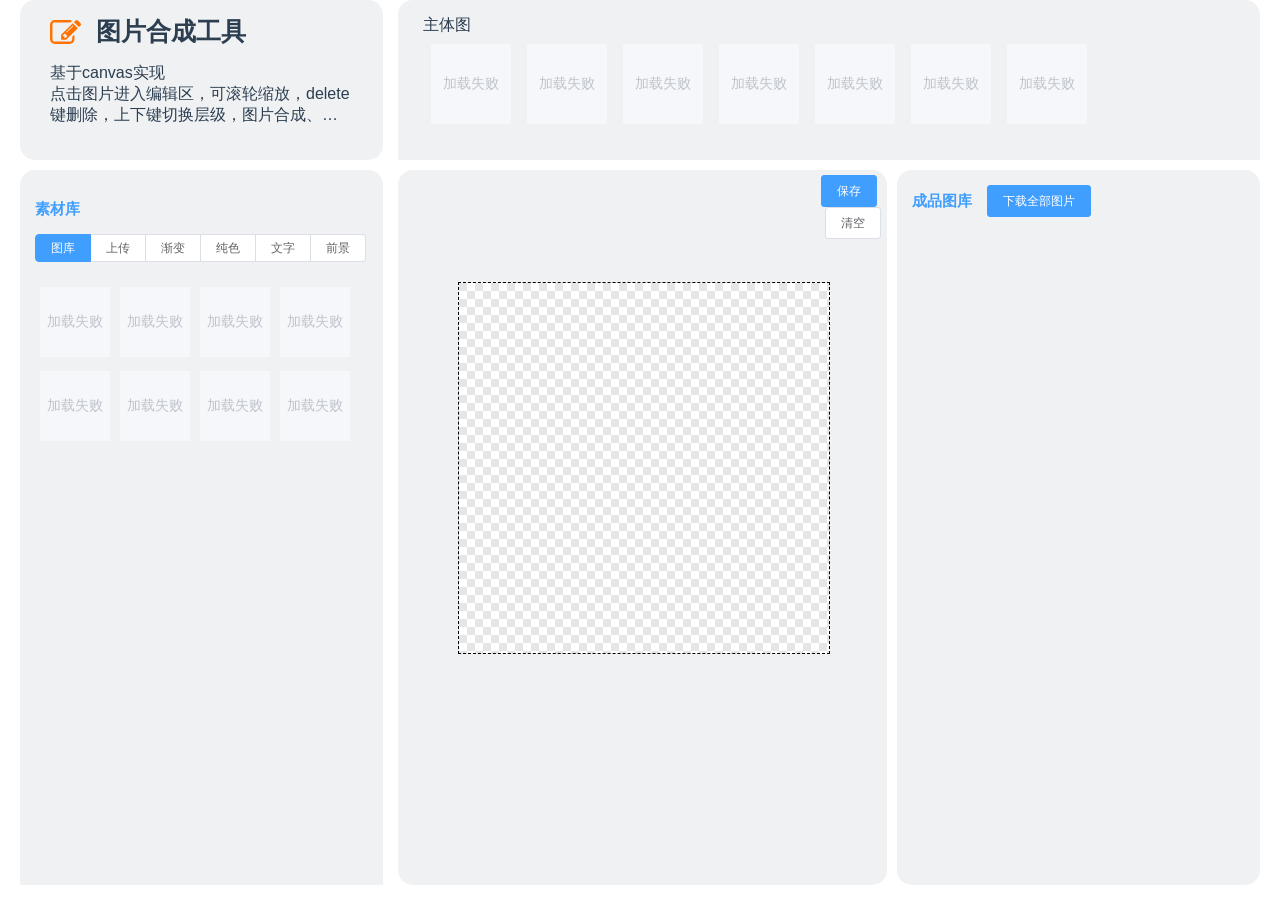
==== commit 860cac9c: "还原我的页面" ====
--- a/index.html
+++ b/index.html
@@ -1 +1 @@
-<!doctype html><html lang=""><head><meta charset="utf-8"><meta http-equiv="X-UA-Compatible" content="IE=edge"><meta name="viewport" content="width=device-width,initial-scale=1"><link rel="icon" href="/favicon.ico"><title>华鼎智联</title><script defer="defer" src="/js/chunk-vendors.456fe405.js"></script><script defer="defer" src="/js/index.f4660df4.js"></script><link href="/css/index.7e89ba5b.css" rel="stylesheet"></head><body><noscript><strong>We're sorry but portal-ui doesn't work properly without JavaScript enabled. Please enable it to continue.</strong></noscript><div id="app"></div></body></html>+<!doctype html><html lang=""><head><meta charset="utf-8"><meta http-equiv="X-UA-Compatible" content="IE=edge"><meta name="viewport" content="width=device-width,initial-scale=1"><link rel="icon" href="favicon.ico"><title>m-img-editor</title><script defer="defer" src="js/chunk-vendors.edccf36f.js"></script><script defer="defer" src="js/app.7b0e23f5.js"></script><link href="css/chunk-vendors.e92fd658.css" rel="stylesheet"><link href="css/app.b2126f8e.css" rel="stylesheet"></head><body><noscript><strong>We're sorry but m-img-editor doesn't work properly without JavaScript enabled. Please enable it to continue.</strong></noscript><div id="app"></div></body></html>
--- a/css/chunk-vendors.e92fd658.css
+++ b/css/chunk-vendors.e92fd658.css
@@ -0,0 +1 @@
+@font-face{font-family:element-icons;src:url(../fonts/element-icons.ff18efd1.woff) format("woff"),url(../fonts/element-icons.f1a45d74.ttf) format("truetype");font-weight:400;font-display:"auto";font-style:normal}[class*=" el-icon-"],[class^=el-icon-]{font-family:element-icons!important;speak:none;font-style:normal;font-weight:400;font-variant:normal;text-transform:none;line-height:1;vertical-align:baseline;display:inline-block;-webkit-font-smoothing:antialiased;-moz-osx-font-smoothing:grayscale}.el-icon-ice-cream-round:before{content:"\e6a0"}.el-icon-ice-cream-square:before{content:"\e6a3"}.el-icon-lollipop:before{content:"\e6a4"}.el-icon-potato-strips:before{content:"\e6a5"}.el-icon-milk-tea:before{content:"\e6a6"}.el-icon-ice-drink:before{content:"\e6a7"}.el-icon-ice-tea:before{content:"\e6a9"}.el-icon-coffee:before{content:"\e6aa"}.el-icon-orange:before{content:"\e6ab"}.el-icon-pear:before{content:"\e6ac"}.el-icon-apple:before{content:"\e6ad"}.el-icon-cherry:before{content:"\e6ae"}.el-icon-watermelon:before{content:"\e6af"}.el-icon-grape:before{content:"\e6b0"}.el-icon-refrigerator:before{content:"\e6b1"}.el-icon-goblet-square-full:before{content:"\e6b2"}.el-icon-goblet-square:before{content:"\e6b3"}.el-icon-goblet-full:before{content:"\e6b4"}.el-icon-goblet:before{content:"\e6b5"}.el-icon-cold-drink:before{content:"\e6b6"}.el-icon-coffee-cup:before{content:"\e6b8"}.el-icon-water-cup:before{content:"\e6b9"}.el-icon-hot-water:before{content:"\e6ba"}.el-icon-ice-cream:before{content:"\e6bb"}.el-icon-dessert:before{content:"\e6bc"}.el-icon-sugar:before{content:"\e6bd"}.el-icon-tableware:before{content:"\e6be"}.el-icon-burger:before{content:"\e6bf"}.el-icon-knife-fork:before{content:"\e6c1"}.el-icon-fork-spoon:before{content:"\e6c2"}.el-icon-chicken:before{content:"\e6c3"}.el-icon-food:before{content:"\e6c4"}.el-icon-dish-1:before{content:"\e6c5"}.el-icon-dish:before{content:"\e6c6"}.el-icon-moon-night:before{content:"\e6ee"}.el-icon-moon:before{content:"\e6f0"}.el-icon-cloudy-and-sunny:before{content:"\e6f1"}.el-icon-partly-cloudy:before{content:"\e6f2"}.el-icon-cloudy:before{content:"\e6f3"}.el-icon-sunny:before{content:"\e6f6"}.el-icon-sunset:before{content:"\e6f7"}.el-icon-sunrise-1:before{content:"\e6f8"}.el-icon-sunrise:before{content:"\e6f9"}.el-icon-heavy-rain:before{content:"\e6fa"}.el-icon-lightning:before{content:"\e6fb"}.el-icon-light-rain:before{content:"\e6fc"}.el-icon-wind-power:before{content:"\e6fd"}.el-icon-baseball:before{content:"\e712"}.el-icon-soccer:before{content:"\e713"}.el-icon-football:before{content:"\e715"}.el-icon-basketball:before{content:"\e716"}.el-icon-ship:before{content:"\e73f"}.el-icon-truck:before{content:"\e740"}.el-icon-bicycle:before{content:"\e741"}.el-icon-mobile-phone:before{content:"\e6d3"}.el-icon-service:before{content:"\e6d4"}.el-icon-key:before{content:"\e6e2"}.el-icon-unlock:before{content:"\e6e4"}.el-icon-lock:before{content:"\e6e5"}.el-icon-watch:before{content:"\e6fe"}.el-icon-watch-1:before{content:"\e6ff"}.el-icon-timer:before{content:"\e702"}.el-icon-alarm-clock:before{content:"\e703"}.el-icon-map-location:before{content:"\e704"}.el-icon-delete-location:before{content:"\e705"}.el-icon-add-location:before{content:"\e706"}.el-icon-location-information:before{content:"\e707"}.el-icon-location-outline:before{content:"\e708"}.el-icon-location:before{content:"\e79e"}.el-icon-place:before{content:"\e709"}.el-icon-discover:before{content:"\e70a"}.el-icon-first-aid-kit:before{content:"\e70b"}.el-icon-trophy-1:before{content:"\e70c"}.el-icon-trophy:before{content:"\e70d"}.el-icon-medal:before{content:"\e70e"}.el-icon-medal-1:before{content:"\e70f"}.el-icon-stopwatch:before{content:"\e710"}.el-icon-mic:before{content:"\e711"}.el-icon-copy-document:before{content:"\e718"}.el-icon-full-screen:before{content:"\e719"}.el-icon-switch-button:before{content:"\e71b"}.el-icon-aim:before{content:"\e71c"}.el-icon-crop:before{content:"\e71d"}.el-icon-odometer:before{content:"\e71e"}.el-icon-time:before{content:"\e71f"}.el-icon-bangzhu:before{content:"\e724"}.el-icon-close-notification:before{content:"\e726"}.el-icon-microphone:before{content:"\e727"}.el-icon-turn-off-microphone:before{content:"\e728"}.el-icon-position:before{content:"\e729"}.el-icon-postcard:before{content:"\e72a"}.el-icon-message:before{content:"\e72b"}.el-icon-chat-line-square:before{content:"\e72d"}.el-icon-chat-dot-square:before{content:"\e72e"}.el-icon-chat-dot-round:before{content:"\e72f"}.el-icon-chat-square:before{content:"\e730"}.el-icon-chat-line-round:before{content:"\e731"}.el-icon-chat-round:before{content:"\e732"}.el-icon-set-up:before{content:"\e733"}.el-icon-turn-off:before{content:"\e734"}.el-icon-open:before{content:"\e735"}.el-icon-connection:before{content:"\e736"}.el-icon-link:before{content:"\e737"}.el-icon-cpu:before{content:"\e738"}.el-icon-thumb:before{content:"\e739"}.el-icon-female:before{content:"\e73a"}.el-icon-male:before{content:"\e73b"}.el-icon-guide:before{content:"\e73c"}.el-icon-news:before{content:"\e73e"}.el-icon-price-tag:before{content:"\e744"}.el-icon-discount:before{content:"\e745"}.el-icon-wallet:before{content:"\e747"}.el-icon-coin:before{content:"\e748"}.el-icon-money:before{content:"\e749"}.el-icon-bank-card:before{content:"\e74a"}.el-icon-box:before{content:"\e74b"}.el-icon-present:before{content:"\e74c"}.el-icon-sell:before{content:"\e6d5"}.el-icon-sold-out:before{content:"\e6d6"}.el-icon-shopping-bag-2:before{content:"\e74d"}.el-icon-shopping-bag-1:before{content:"\e74e"}.el-icon-shopping-cart-2:before{content:"\e74f"}.el-icon-shopping-cart-1:before{content:"\e750"}.el-icon-shopping-cart-full:before{content:"\e751"}.el-icon-smoking:before{content:"\e752"}.el-icon-no-smoking:before{content:"\e753"}.el-icon-house:before{content:"\e754"}.el-icon-table-lamp:before{content:"\e755"}.el-icon-school:before{content:"\e756"}.el-icon-office-building:before{content:"\e757"}.el-icon-toilet-paper:before{content:"\e758"}.el-icon-notebook-2:before{content:"\e759"}.el-icon-notebook-1:before{content:"\e75a"}.el-icon-files:before{content:"\e75b"}.el-icon-collection:before{content:"\e75c"}.el-icon-receiving:before{content:"\e75d"}.el-icon-suitcase-1:before{content:"\e760"}.el-icon-suitcase:before{content:"\e761"}.el-icon-film:before{content:"\e763"}.el-icon-collection-tag:before{content:"\e765"}.el-icon-data-analysis:before{content:"\e766"}.el-icon-pie-chart:before{content:"\e767"}.el-icon-data-board:before{content:"\e768"}.el-icon-data-line:before{content:"\e76d"}.el-icon-reading:before{content:"\e769"}.el-icon-magic-stick:before{content:"\e76a"}.el-icon-coordinate:before{content:"\e76b"}.el-icon-mouse:before{content:"\e76c"}.el-icon-brush:before{content:"\e76e"}.el-icon-headset:before{content:"\e76f"}.el-icon-umbrella:before{content:"\e770"}.el-icon-scissors:before{content:"\e771"}.el-icon-mobile:before{content:"\e773"}.el-icon-attract:before{content:"\e774"}.el-icon-monitor:before{content:"\e775"}.el-icon-search:before{content:"\e778"}.el-icon-takeaway-box:before{content:"\e77a"}.el-icon-paperclip:before{content:"\e77d"}.el-icon-printer:before{content:"\e77e"}.el-icon-document-add:before{content:"\e782"}.el-icon-document:before{content:"\e785"}.el-icon-document-checked:before{content:"\e786"}.el-icon-document-copy:before{content:"\e787"}.el-icon-document-delete:before{content:"\e788"}.el-icon-document-remove:before{content:"\e789"}.el-icon-tickets:before{content:"\e78b"}.el-icon-folder-checked:before{content:"\e77f"}.el-icon-folder-delete:before{content:"\e780"}.el-icon-folder-remove:before{content:"\e781"}.el-icon-folder-add:before{content:"\e783"}.el-icon-folder-opened:before{content:"\e784"}.el-icon-folder:before{content:"\e78a"}.el-icon-edit-outline:before{content:"\e764"}.el-icon-edit:before{content:"\e78c"}.el-icon-date:before{content:"\e78e"}.el-icon-c-scale-to-original:before{content:"\e7c6"}.el-icon-view:before{content:"\e6ce"}.el-icon-loading:before{content:"\e6cf"}.el-icon-rank:before{content:"\e6d1"}.el-icon-sort-down:before{content:"\e7c4"}.el-icon-sort-up:before{content:"\e7c5"}.el-icon-sort:before{content:"\e6d2"}.el-icon-finished:before{content:"\e6cd"}.el-icon-refresh-left:before{content:"\e6c7"}.el-icon-refresh-right:before{content:"\e6c8"}.el-icon-refresh:before{content:"\e6d0"}.el-icon-video-play:before{content:"\e7c0"}.el-icon-video-pause:before{content:"\e7c1"}.el-icon-d-arrow-right:before{content:"\e6dc"}.el-icon-d-arrow-left:before{content:"\e6dd"}.el-icon-arrow-up:before{content:"\e6e1"}.el-icon-arrow-down:before{content:"\e6df"}.el-icon-arrow-right:before{content:"\e6e0"}.el-icon-arrow-left:before{content:"\e6de"}.el-icon-top-right:before{content:"\e6e7"}.el-icon-top-left:before{content:"\e6e8"}.el-icon-top:before{content:"\e6e6"}.el-icon-bottom:before{content:"\e6eb"}.el-icon-right:before{content:"\e6e9"}.el-icon-back:before{content:"\e6ea"}.el-icon-bottom-right:before{content:"\e6ec"}.el-icon-bottom-left:before{content:"\e6ed"}.el-icon-caret-top:before{content:"\e78f"}.el-icon-caret-bottom:before{content:"\e790"}.el-icon-caret-right:before{content:"\e791"}.el-icon-caret-left:before{content:"\e792"}.el-icon-d-caret:before{content:"\e79a"}.el-icon-share:before{content:"\e793"}.el-icon-menu:before{content:"\e798"}.el-icon-s-grid:before{content:"\e7a6"}.el-icon-s-check:before{content:"\e7a7"}.el-icon-s-data:before{content:"\e7a8"}.el-icon-s-opportunity:before{content:"\e7aa"}.el-icon-s-custom:before{content:"\e7ab"}.el-icon-s-claim:before{content:"\e7ad"}.el-icon-s-finance:before{content:"\e7ae"}.el-icon-s-comment:before{content:"\e7af"}.el-icon-s-flag:before{content:"\e7b0"}.el-icon-s-marketing:before{content:"\e7b1"}.el-icon-s-shop:before{content:"\e7b4"}.el-icon-s-open:before{content:"\e7b5"}.el-icon-s-management:before{content:"\e7b6"}.el-icon-s-ticket:before{content:"\e7b7"}.el-icon-s-release:before{content:"\e7b8"}.el-icon-s-home:before{content:"\e7b9"}.el-icon-s-promotion:before{content:"\e7ba"}.el-icon-s-operation:before{content:"\e7bb"}.el-icon-s-unfold:before{content:"\e7bc"}.el-icon-s-fold:before{content:"\e7a9"}.el-icon-s-platform:before{content:"\e7bd"}.el-icon-s-order:before{content:"\e7be"}.el-icon-s-cooperation:before{content:"\e7bf"}.el-icon-bell:before{content:"\e725"}.el-icon-message-solid:before{content:"\e799"}.el-icon-video-camera:before{content:"\e772"}.el-icon-video-camera-solid:before{content:"\e796"}.el-icon-camera:before{content:"\e779"}.el-icon-camera-solid:before{content:"\e79b"}.el-icon-download:before{content:"\e77c"}.el-icon-upload2:before{content:"\e77b"}.el-icon-upload:before{content:"\e7c3"}.el-icon-picture-outline-round:before{content:"\e75f"}.el-icon-picture-outline:before{content:"\e75e"}.el-icon-picture:before{content:"\e79f"}.el-icon-close:before{content:"\e6db"}.el-icon-check:before{content:"\e6da"}.el-icon-plus:before{content:"\e6d9"}.el-icon-minus:before{content:"\e6d8"}.el-icon-help:before{content:"\e73d"}.el-icon-s-help:before{content:"\e7b3"}.el-icon-circle-close:before{content:"\e78d"}.el-icon-circle-check:before{content:"\e720"}.el-icon-circle-plus-outline:before{content:"\e723"}.el-icon-remove-outline:before{content:"\e722"}.el-icon-zoom-out:before{content:"\e776"}.el-icon-zoom-in:before{content:"\e777"}.el-icon-error:before{content:"\e79d"}.el-icon-success:before{content:"\e79c"}.el-icon-circle-plus:before{content:"\e7a0"}.el-icon-remove:before{content:"\e7a2"}.el-icon-info:before{content:"\e7a1"}.el-icon-question:before{content:"\e7a4"}.el-icon-warning-outline:before{content:"\e6c9"}.el-icon-warning:before{content:"\e7a3"}.el-icon-goods:before{content:"\e7c2"}.el-icon-s-goods:before{content:"\e7b2"}.el-icon-star-off:before{content:"\e717"}.el-icon-star-on:before{content:"\e797"}.el-icon-more-outline:before{content:"\e6cc"}.el-icon-more:before{content:"\e794"}.el-icon-phone-outline:before{content:"\e6cb"}.el-icon-phone:before{content:"\e795"}.el-icon-user:before{content:"\e6e3"}.el-icon-user-solid:before{content:"\e7a5"}.el-icon-setting:before{content:"\e6ca"}.el-icon-s-tools:before{content:"\e7ac"}.el-icon-delete:before{content:"\e6d7"}.el-icon-delete-solid:before{content:"\e7c9"}.el-icon-eleme:before{content:"\e7c7"}.el-icon-platform-eleme:before{content:"\e7ca"}.el-icon-loading{animation:rotating 2s linear infinite}.el-icon--right{margin-left:5px}.el-icon--left{margin-right:5px}@keyframes rotating{0%{transform:rotate(0)}to{transform:rotate(1turn)}}.el-pagination{white-space:nowrap;padding:2px 5px;color:#303133;font-weight:700}.el-pagination:after,.el-pagination:before{display:table;content:""}.el-pagination:after{clear:both}.el-pagination button,.el-pagination span:not([class*=suffix]){display:inline-block;font-size:13px;min-width:35.5px;height:28px;line-height:28px;vertical-align:top;box-sizing:border-box}.el-pagination .el-input__inner{text-align:center;-moz-appearance:textfield;line-height:normal}.el-pagination .el-input__suffix{right:0;transform:scale(.8)}.el-pagination .el-select .el-input{width:100px;margin:0 5px}.el-pagination .el-select .el-input .el-input__inner{padding-right:25px;border-radius:3px}.el-pagination button{border:none;padding:0 6px;background:0 0}.el-pagination button:focus{outline:0}.el-pagination button:hover{color:#409eff}.el-pagination button:disabled{color:#c0c4cc;background-color:#fff;cursor:not-allowed}.el-pagination .btn-next,.el-pagination .btn-prev{background:50% no-repeat #fff;background-size:16px;cursor:pointer;margin:0;color:#303133}.el-pagination .btn-next .el-icon,.el-pagination .btn-prev .el-icon{display:block;font-size:12px;font-weight:700}.el-pagination .btn-prev{padding-right:12px}.el-pagination .btn-next{padding-left:12px}.el-pagination .el-pager li.disabled{color:#c0c4cc;cursor:not-allowed}.el-pager li,.el-pager li.btn-quicknext:hover,.el-pager li.btn-quickprev:hover{cursor:pointer}.el-pagination--small .btn-next,.el-pagination--small .btn-prev,.el-pagination--small .el-pager li,.el-pagination--small .el-pager li.btn-quicknext,.el-pagination--small .el-pager li.btn-quickprev,.el-pagination--small .el-pager li:last-child{border-color:transparent;font-size:12px;line-height:22px;height:22px;min-width:22px}.el-pagination--small .arrow.disabled{visibility:hidden}.el-pagination--small .more:before,.el-pagination--small li.more:before{line-height:24px}.el-pagination--small button,.el-pagination--small span:not([class*=suffix]){height:22px;line-height:22px}.el-pagination--small .el-pagination__editor,.el-pagination--small .el-pagination__editor.el-input .el-input__inner{height:22px}.el-pagination__sizes{margin:0 10px 0 0;font-weight:400;color:#606266}.el-pagination__sizes .el-input .el-input__inner{font-size:13px;padding-left:8px}.el-pagination__sizes .el-input .el-input__inner:hover{border-color:#409eff}.el-pagination__total{margin-right:10px;font-weight:400;color:#606266}.el-pagination__jump{margin-left:24px;font-weight:400;color:#606266}.el-pagination__jump .el-input__inner{padding:0 3px}.el-pagination__rightwrapper{float:right}.el-pagination__editor{line-height:18px;padding:0 2px;height:28px;text-align:center;margin:0 2px;box-sizing:border-box;border-radius:3px}.el-pager,.el-pagination.is-background .btn-next,.el-pagination.is-background .btn-prev{padding:0}.el-dialog,.el-pager li{-webkit-box-sizing:border-box}.el-pagination__editor.el-input{width:50px}.el-pagination__editor.el-input .el-input__inner{height:28px}.el-pagination__editor .el-input__inner::-webkit-inner-spin-button,.el-pagination__editor .el-input__inner::-webkit-outer-spin-button{-webkit-appearance:none;margin:0}.el-pagination.is-background .btn-next,.el-pagination.is-background .btn-prev,.el-pagination.is-background .el-pager li{margin:0 5px;background-color:#f4f4f5;color:#606266;min-width:30px;border-radius:2px}.el-pagination.is-background .btn-next.disabled,.el-pagination.is-background .btn-next:disabled,.el-pagination.is-background .btn-prev.disabled,.el-pagination.is-background .btn-prev:disabled,.el-pagination.is-background .el-pager li.disabled{color:#c0c4cc}.el-pagination.is-background .el-pager li:not(.disabled):hover{color:#409eff}.el-pagination.is-background .el-pager li:not(.disabled).active{background-color:#409eff;color:#fff}.el-pagination.is-background.el-pagination--small .btn-next,.el-pagination.is-background.el-pagination--small .btn-prev,.el-pagination.is-background.el-pagination--small .el-pager li{margin:0 3px;min-width:22px}.el-pager,.el-pager li{vertical-align:top;margin:0;display:inline-block}.el-pager{-webkit-user-select:none;-moz-user-select:none;user-select:none;list-style:none;font-size:0}.el-pager .more:before{line-height:30px}.el-pager li{padding:0 4px;background:#fff;font-size:13px;min-width:35.5px;height:28px;line-height:28px;box-sizing:border-box;text-align:center}.el-pager li.btn-quicknext,.el-pager li.btn-quickprev{line-height:28px;color:#303133}.el-pager li.btn-quicknext.disabled,.el-pager li.btn-quickprev.disabled{color:#c0c4cc}.el-pager li.active+li{border-left:0}.el-pager li:hover{color:#409eff}.el-pager li.active{color:#409eff;cursor:default}.el-dialog{position:relative;margin:0 auto 50px;background:#fff;border-radius:2px;box-shadow:0 1px 3px rgba(0,0,0,.3);box-sizing:border-box;width:50%}.el-dialog.is-fullscreen{width:100%;margin-top:0;margin-bottom:0;height:100%;overflow:auto}.el-dialog__wrapper{position:fixed;top:0;right:0;bottom:0;left:0;overflow:auto;margin:0}.el-dialog__header{padding:20px 20px 10px}.el-dialog__headerbtn{position:absolute;top:20px;right:20px;padding:0;background:0 0;border:none;outline:0;cursor:pointer;font-size:16px}.el-dialog__headerbtn .el-dialog__close{color:#909399}.el-dialog__headerbtn:focus .el-dialog__close,.el-dialog__headerbtn:hover .el-dialog__close{color:#409eff}.el-dialog__title{line-height:24px;font-size:18px;color:#303133}.el-dialog__body{padding:30px 20px;color:#606266;font-size:14px;word-break:break-all}.el-dialog__footer{padding:10px 20px 20px;text-align:right;box-sizing:border-box}.el-dialog--center{text-align:center}.el-dialog--center .el-dialog__body{text-align:initial;padding:25px 25px 30px}.el-dialog--center .el-dialog__footer{text-align:inherit}.dialog-fade-enter-active{animation:dialog-fade-in .3s}.dialog-fade-leave-active{animation:dialog-fade-out .3s}@keyframes dialog-fade-in{0%{transform:translate3d(0,-20px,0);opacity:0}to{transform:translateZ(0);opacity:1}}@keyframes dialog-fade-out{0%{transform:translateZ(0);opacity:1}to{transform:translate3d(0,-20px,0);opacity:0}}.el-autocomplete{position:relative;display:inline-block}.el-autocomplete-suggestion{margin:5px 0;box-shadow:0 2px 12px 0 rgba(0,0,0,.1);border-radius:4px;border:1px solid #e4e7ed;box-sizing:border-box;background-color:#fff}.el-autocomplete-suggestion__wrap{max-height:280px;padding:10px 0;box-sizing:border-box}.el-autocomplete-suggestion__list{margin:0;padding:0}.el-autocomplete-suggestion li{padding:0 20px;margin:0;line-height:34px;cursor:pointer;color:#606266;font-size:14px;list-style:none;white-space:nowrap;overflow:hidden;text-overflow:ellipsis}.el-autocomplete-suggestion li.highlighted,.el-autocomplete-suggestion li:hover{background-color:#f5f7fa}.el-autocomplete-suggestion li.divider{margin-top:6px;border-top:1px solid #000}.el-autocomplete-suggestion li.divider:last-child{margin-bottom:-6px}.el-autocomplete-suggestion.is-loading li{text-align:center;height:100px;line-height:100px;font-size:20px;color:#999}.el-autocomplete-suggestion.is-loading li:after{display:inline-block;content:"";height:100%;vertical-align:middle}.el-autocomplete-suggestion.is-loading li:hover{background-color:#fff}.el-autocomplete-suggestion.is-loading .el-icon-loading{vertical-align:middle}.el-dropdown{display:inline-block;position:relative;color:#606266;font-size:14px}.el-dropdown .el-button-group{display:block}.el-dropdown .el-button-group .el-button{float:none}.el-dropdown .el-dropdown__caret-button{padding-left:5px;padding-right:5px;position:relative;border-left:none}.el-dropdown .el-dropdown__caret-button:before{content:"";position:absolute;display:block;width:1px;top:5px;bottom:5px;left:0;background:hsla(0,0%,100%,.5)}.el-dropdown .el-dropdown__caret-button.el-button--default:before{background:rgba(220,223,230,.5)}.el-dropdown .el-dropdown__caret-button:hover:not(.is-disabled):before{top:0;bottom:0}.el-dropdown .el-dropdown__caret-button .el-dropdown__icon{padding-left:0}.el-dropdown__icon{font-size:12px;margin:0 3px}.el-dropdown .el-dropdown-selfdefine:focus:active,.el-dropdown .el-dropdown-selfdefine:focus:not(.focusing){outline-width:0}.el-dropdown [disabled]{cursor:not-allowed;color:#bbb}.el-dropdown-menu{position:absolute;top:0;left:0;z-index:10;padding:10px 0;margin:5px 0;background-color:#fff;border:1px solid #ebeef5;border-radius:4px;box-shadow:0 2px 12px 0 rgba(0,0,0,.1)}.el-dropdown-menu__item,.el-menu-item{font-size:14px;padding:0 20px;cursor:pointer}.el-dropdown-menu__item{list-style:none;line-height:36px;margin:0;color:#606266;outline:0}.el-dropdown-menu__item:focus,.el-dropdown-menu__item:not(.is-disabled):hover{background-color:#ecf5ff;color:#66b1ff}.el-dropdown-menu__item i{margin-right:5px}.el-dropdown-menu__item--divided{position:relative;margin-top:6px;border-top:1px solid #ebeef5}.el-dropdown-menu__item--divided:before{content:"";height:6px;display:block;margin:0 -20px;background-color:#fff}.el-dropdown-menu__item.is-disabled{cursor:default;color:#bbb;pointer-events:none}.el-dropdown-menu--medium{padding:6px 0}.el-dropdown-menu--medium .el-dropdown-menu__item{line-height:30px;padding:0 17px;font-size:14px}.el-dropdown-menu--medium .el-dropdown-menu__item.el-dropdown-menu__item--divided{margin-top:6px}.el-dropdown-menu--medium .el-dropdown-menu__item.el-dropdown-menu__item--divided:before{height:6px;margin:0 -17px}.el-dropdown-menu--small{padding:6px 0}.el-dropdown-menu--small .el-dropdown-menu__item{line-height:27px;padding:0 15px;font-size:13px}.el-dropdown-menu--small .el-dropdown-menu__item.el-dropdown-menu__item--divided{margin-top:4px}.el-dropdown-menu--small .el-dropdown-menu__item.el-dropdown-menu__item--divided:before{height:4px;margin:0 -15px}.el-dropdown-menu--mini{padding:3px 0}.el-dropdown-menu--mini .el-dropdown-menu__item{line-height:24px;padding:0 10px;font-size:12px}.el-dropdown-menu--mini .el-dropdown-menu__item.el-dropdown-menu__item--divided{margin-top:3px}.el-dropdown-menu--mini .el-dropdown-menu__item.el-dropdown-menu__item--divided:before{height:3px;margin:0 -10px}.el-menu{border-right:1px solid #e6e6e6;list-style:none;position:relative;margin:0;padding-left:0}.el-menu,.el-menu--horizontal>.el-menu-item:not(.is-disabled):focus,.el-menu--horizontal>.el-menu-item:not(.is-disabled):hover,.el-menu--horizontal>.el-submenu .el-submenu__title:hover{background-color:#fff}.el-menu:after,.el-menu:before{display:table;content:""}.el-breadcrumb__item:last-child .el-breadcrumb__separator,.el-menu--collapse>.el-menu-item .el-submenu__icon-arrow,.el-menu--collapse>.el-submenu>.el-submenu__title .el-submenu__icon-arrow{display:none}.el-menu:after{clear:both}.el-menu.el-menu--horizontal{border-bottom:1px solid #e6e6e6}.el-menu--horizontal{border-right:none}.el-menu--horizontal>.el-menu-item{float:left;height:60px;line-height:60px;margin:0;border-bottom:2px solid transparent;color:#909399}.el-menu--horizontal>.el-menu-item a,.el-menu--horizontal>.el-menu-item a:hover{color:inherit}.el-menu--horizontal>.el-submenu{float:left}.el-menu--horizontal>.el-submenu:focus,.el-menu--horizontal>.el-submenu:hover{outline:0}.el-menu--horizontal>.el-submenu:focus .el-submenu__title,.el-menu--horizontal>.el-submenu:hover .el-submenu__title{color:#303133}.el-menu--horizontal>.el-submenu.is-active .el-submenu__title{border-bottom:2px solid #409eff;color:#303133}.el-menu--horizontal>.el-submenu .el-submenu__title{height:60px;line-height:60px;border-bottom:2px solid transparent;color:#909399}.el-menu--horizontal>.el-submenu .el-submenu__icon-arrow{position:static;vertical-align:middle;margin-left:8px;margin-top:-3px}.el-menu--collapse .el-submenu,.el-menu-item{position:relative}.el-menu--horizontal .el-menu .el-menu-item,.el-menu--horizontal .el-menu .el-submenu__title{background-color:#fff;float:none;height:36px;line-height:36px;padding:0 10px;color:#909399}.el-menu--horizontal .el-menu .el-menu-item.is-active,.el-menu--horizontal .el-menu .el-submenu.is-active>.el-submenu__title{color:#303133}.el-menu--horizontal .el-menu-item:not(.is-disabled):focus,.el-menu--horizontal .el-menu-item:not(.is-disabled):hover{outline:0;color:#303133}.el-menu--horizontal>.el-menu-item.is-active{border-bottom:2px solid #409eff;color:#303133}.el-menu--collapse{width:64px}.el-menu--collapse>.el-menu-item [class^=el-icon-],.el-menu--collapse>.el-submenu>.el-submenu__title [class^=el-icon-]{margin:0;vertical-align:middle;width:24px;text-align:center}.el-menu--collapse>.el-menu-item span,.el-menu--collapse>.el-submenu>.el-submenu__title span{height:0;width:0;overflow:hidden;visibility:hidden;display:inline-block}.el-menu-item,.el-submenu__title{height:56px;line-height:56px;list-style:none}.el-menu--collapse>.el-menu-item.is-active i{color:inherit}.el-menu--collapse .el-menu .el-submenu{min-width:200px}.el-menu--collapse .el-submenu .el-menu{position:absolute;margin-left:5px;top:0;left:100%;z-index:10;border:1px solid #e4e7ed;border-radius:2px;box-shadow:0 2px 12px 0 rgba(0,0,0,.1)}.el-menu--collapse .el-submenu.is-opened>.el-submenu__title .el-submenu__icon-arrow{transform:none}.el-menu--popup{z-index:100;min-width:200px;border:none;padding:5px 0;border-radius:2px;box-shadow:0 2px 12px 0 rgba(0,0,0,.1)}.el-menu--popup-bottom-start{margin-top:5px}.el-menu--popup-right-start{margin-left:5px;margin-right:5px}.el-menu-item{color:#303133;transition:border-color .3s,background-color .3s,color .3s;box-sizing:border-box;white-space:nowrap}.el-radio-button__inner,.el-submenu__title{-webkit-box-sizing:border-box;position:relative;white-space:nowrap}.el-menu-item *{vertical-align:middle}.el-menu-item i{color:#909399}.el-menu-item:focus,.el-menu-item:hover{outline:0;background-color:#ecf5ff}.el-menu-item.is-disabled{opacity:.25;cursor:not-allowed;background:0 0!important}.el-menu-item [class^=el-icon-]{margin-right:5px;width:24px;text-align:center;font-size:18px;vertical-align:middle}.el-menu-item.is-active{color:#409eff}.el-menu-item.is-active i{color:inherit}.el-submenu{list-style:none;margin:0;padding-left:0}.el-submenu__title{font-size:14px;color:#303133;padding:0 20px;cursor:pointer;transition:border-color .3s,background-color .3s,color .3s;box-sizing:border-box}.el-submenu__title *{vertical-align:middle}.el-submenu__title i{color:#909399}.el-submenu__title:focus,.el-submenu__title:hover{outline:0;background-color:#ecf5ff}.el-submenu__title.is-disabled{opacity:.25;cursor:not-allowed;background:0 0!important}.el-submenu__title:hover{background-color:#ecf5ff}.el-submenu .el-menu{border:none}.el-submenu .el-menu-item{height:50px;line-height:50px;padding:0 45px;min-width:200px}.el-submenu__icon-arrow{position:absolute;top:50%;right:20px;margin-top:-7px;transition:transform .3s;font-size:12px}.el-submenu.is-active .el-submenu__title{border-bottom-color:#409eff}.el-submenu.is-opened>.el-submenu__title .el-submenu__icon-arrow{transform:rotate(180deg)}.el-submenu.is-disabled .el-menu-item,.el-submenu.is-disabled .el-submenu__title{opacity:.25;cursor:not-allowed;background:0 0!important}.el-submenu [class^=el-icon-]{vertical-align:middle;margin-right:5px;width:24px;text-align:center;font-size:18px}.el-menu-item-group>ul{padding:0}.el-menu-item-group__title{padding:7px 0 7px 20px;line-height:normal;font-size:12px;color:#909399}.el-radio-button__inner,.el-radio-group{display:inline-block;line-height:1;vertical-align:middle}.horizontal-collapse-transition .el-submenu__title .el-submenu__icon-arrow{transition:.2s;opacity:0}.el-radio-group{font-size:0}.el-radio-button{position:relative;display:inline-block;outline:0}.el-radio-button__inner{background:#fff;border:1px solid #dcdfe6;font-weight:500;border-left:0;color:#606266;-webkit-appearance:none;text-align:center;box-sizing:border-box;outline:0;margin:0;cursor:pointer;transition:all .3s cubic-bezier(.645,.045,.355,1);padding:12px 20px;font-size:14px;border-radius:0}.el-radio-button__inner.is-round{padding:12px 20px}.el-radio-button__inner:hover{color:#409eff}.el-radio-button__inner [class*=el-icon-]{line-height:.9}.el-radio-button__inner [class*=el-icon-]+span{margin-left:5px}.el-radio-button:first-child .el-radio-button__inner{border-left:1px solid #dcdfe6;border-radius:4px 0 0 4px;box-shadow:none!important}.el-radio-button__orig-radio{opacity:0;outline:0;position:absolute;z-index:-1}.el-radio-button__orig-radio:checked+.el-radio-button__inner{color:#fff;background-color:#409eff;border-color:#409eff;box-shadow:-1px 0 0 0 #409eff}.el-radio-button__orig-radio:disabled+.el-radio-button__inner{color:#c0c4cc;cursor:not-allowed;background-image:none;background-color:#fff;border-color:#ebeef5;box-shadow:none}.el-radio-button__orig-radio:disabled:checked+.el-radio-button__inner{background-color:#f2f6fc}.el-radio-button:last-child .el-radio-button__inner{border-radius:0 4px 4px 0}.el-radio-button:first-child:last-child .el-radio-button__inner{border-radius:4px}.el-radio-button--medium .el-radio-button__inner{padding:10px 20px;font-size:14px;border-radius:0}.el-radio-button--medium .el-radio-button__inner.is-round{padding:10px 20px}.el-radio-button--small .el-radio-button__inner{padding:9px 15px;font-size:12px;border-radius:0}.el-radio-button--small .el-radio-button__inner.is-round{padding:9px 15px}.el-radio-button--mini .el-radio-button__inner{padding:7px 15px;font-size:12px;border-radius:0}.el-radio-button--mini .el-radio-button__inner.is-round{padding:7px 15px}.el-radio-button:focus:not(.is-focus):not(:active):not(.is-disabled){box-shadow:0 0 2px 2px #409eff}.el-picker-panel,.el-popover,.el-select-dropdown,.el-table-filter,.el-time-panel{-webkit-box-shadow:0 2px 12px 0 rgba(0,0,0,.1)}.el-switch{display:inline-flex;align-items:center;position:relative;font-size:14px;line-height:20px;height:20px;vertical-align:middle}.el-switch__core,.el-switch__label{display:inline-block;cursor:pointer}.el-switch.is-disabled .el-switch__core,.el-switch.is-disabled .el-switch__label{cursor:not-allowed}.el-switch__label{transition:.2s;height:20px;font-size:14px;font-weight:500;vertical-align:middle;color:#303133}.el-switch__label.is-active{color:#409eff}.el-switch__label--left{margin-right:10px}.el-switch__label--right{margin-left:10px}.el-switch__label *{line-height:1;font-size:14px;display:inline-block}.el-switch__input{position:absolute;width:0;height:0;opacity:0;margin:0}.el-switch__core{margin:0;position:relative;width:40px;height:20px;border:1px solid #dcdfe6;outline:0;border-radius:10px;box-sizing:border-box;background:#dcdfe6;transition:border-color .3s,background-color .3s;vertical-align:middle}.el-input__prefix,.el-input__suffix{-webkit-transition:all .3s;color:#c0c4cc}.el-switch__core:after{content:"";position:absolute;top:1px;left:1px;border-radius:100%;transition:all .3s;width:16px;height:16px;background-color:#fff}.el-switch.is-checked .el-switch__core{border-color:#409eff;background-color:#409eff}.el-switch.is-checked .el-switch__core:after{left:100%;margin-left:-17px}.el-switch.is-disabled{opacity:.6}.el-switch--wide .el-switch__label.el-switch__label--left span{left:10px}.el-switch--wide .el-switch__label.el-switch__label--right span{right:10px}.el-switch .label-fade-enter,.el-switch .label-fade-leave-active{opacity:0}.el-select-dropdown{position:absolute;z-index:1001;border:1px solid #e4e7ed;border-radius:4px;background-color:#fff;box-shadow:0 2px 12px 0 rgba(0,0,0,.1);box-sizing:border-box;margin:5px 0}.el-select-dropdown.is-multiple .el-select-dropdown__item{padding-right:40px}.el-select-dropdown.is-multiple .el-select-dropdown__item.selected{color:#409eff;background-color:#fff}.el-select-dropdown.is-multiple .el-select-dropdown__item.selected.hover{background-color:#f5f7fa}.el-select-dropdown.is-multiple .el-select-dropdown__item.selected:after{position:absolute;right:20px;font-family:element-icons;content:"\e6da";font-size:12px;font-weight:700;-webkit-font-smoothing:antialiased;-moz-osx-font-smoothing:grayscale}.el-select-dropdown .el-scrollbar.is-empty .el-select-dropdown__list{padding:0}.el-select-dropdown__empty{padding:10px 0;margin:0;text-align:center;color:#999;font-size:14px}.el-select-dropdown__wrap{max-height:274px}.el-select-dropdown__list{list-style:none;padding:6px 0;margin:0;box-sizing:border-box}.el-select-dropdown__item{font-size:14px;padding:0 20px;position:relative;white-space:nowrap;overflow:hidden;text-overflow:ellipsis;color:#606266;height:34px;line-height:34px;box-sizing:border-box;cursor:pointer}.el-select-dropdown__item.is-disabled{color:#c0c4cc;cursor:not-allowed}.el-select-dropdown__item.is-disabled:hover{background-color:#fff}.el-select-dropdown__item.hover,.el-select-dropdown__item:hover{background-color:#f5f7fa}.el-select-dropdown__item.selected{color:#409eff;font-weight:700}.el-select-group{margin:0;padding:0}.el-select-group__wrap{position:relative;list-style:none;margin:0;padding:0}.el-select-group__wrap:not(:last-of-type){padding-bottom:24px}.el-select-group__wrap:not(:last-of-type):after{content:"";position:absolute;display:block;left:20px;right:20px;bottom:12px;height:1px;background:#e4e7ed}.el-select-group__title{padding-left:20px;font-size:12px;color:#909399;line-height:30px}.el-select-group .el-select-dropdown__item{padding-left:20px}.el-select{display:inline-block;position:relative}.el-select .el-select__tags>span{display:contents}.el-select:hover .el-input__inner{border-color:#c0c4cc}.el-select .el-input__inner{cursor:pointer;padding-right:35px}.el-select .el-input__inner:focus{border-color:#409eff}.el-select .el-input .el-select__caret{color:#c0c4cc;font-size:14px;transition:transform .3s;transform:rotate(180deg);cursor:pointer}.el-select .el-input .el-select__caret.is-reverse{transform:rotate(0)}.el-select .el-input .el-select__caret.is-show-close{font-size:14px;text-align:center;transform:rotate(180deg);border-radius:100%;color:#c0c4cc;transition:color .2s cubic-bezier(.645,.045,.355,1)}.el-select .el-input .el-select__caret.is-show-close:hover{color:#909399}.el-select .el-input.is-disabled .el-input__inner{cursor:not-allowed}.el-select .el-input.is-disabled .el-input__inner:hover{border-color:#e4e7ed}.el-range-editor.is-active,.el-range-editor.is-active:hover,.el-select .el-input.is-focus .el-input__inner{border-color:#409eff}.el-select>.el-input{display:block}.el-select__input{border:none;outline:0;padding:0;margin-left:15px;color:#666;font-size:14px;-webkit-appearance:none;-moz-appearance:none;appearance:none;height:28px;background-color:transparent}.el-select__input.is-mini{height:14px}.el-select__close{cursor:pointer;position:absolute;top:8px;z-index:1000;right:25px;color:#c0c4cc;line-height:18px;font-size:14px}.el-select__close:hover{color:#909399}.el-select__tags{position:absolute;line-height:normal;white-space:normal;z-index:1;top:50%;transform:translateY(-50%);display:flex;align-items:center;flex-wrap:wrap}.el-select__tags-text{overflow:hidden;text-overflow:ellipsis}.el-select .el-tag{box-sizing:border-box;border-color:transparent;margin:2px 0 2px 6px;background-color:#f0f2f5;display:flex;max-width:100%;align-items:center}.el-select .el-tag__close.el-icon-close{background-color:#c0c4cc;top:0;color:#fff;flex-shrink:0}.el-select .el-tag__close.el-icon-close:hover{background-color:#909399}.el-table,.el-table__expanded-cell{background-color:#fff}.el-select .el-tag__close.el-icon-close:before{display:block;transform:translateY(.5px)}.el-table{position:relative;overflow:hidden;box-sizing:border-box;flex:1;width:100%;max-width:100%;font-size:14px;color:#606266}.el-table__empty-block{min-height:60px;text-align:center;width:100%;display:flex;justify-content:center;align-items:center}.el-table__empty-text{line-height:60px;width:50%;color:#909399}.el-table__expand-column .cell{padding:0;text-align:center}.el-table__expand-icon{position:relative;cursor:pointer;color:#666;font-size:12px;transition:transform .2s ease-in-out;height:20px}.el-table__expand-icon--expanded{transform:rotate(90deg)}.el-table__expand-icon>.el-icon{position:absolute;left:50%;top:50%;margin-left:-5px;margin-top:-5px}.el-table__expanded-cell[class*=cell]{padding:20px 50px}.el-table__expanded-cell:hover{background-color:transparent!important}.el-table__placeholder{display:inline-block;width:20px}.el-table__append-wrapper{overflow:hidden}.el-table--fit{border-right:0;border-bottom:0}.el-table--fit .el-table__cell.gutter{border-right-width:1px}.el-table--scrollable-x .el-table__body-wrapper{overflow-x:auto}.el-table--scrollable-y .el-table__body-wrapper{overflow-y:auto}.el-table thead{color:#909399;font-weight:500}.el-table thead.is-group th.el-table__cell{background:#f5f7fa}.el-table .el-table__cell{padding:12px 0;min-width:0;box-sizing:border-box;text-overflow:ellipsis;vertical-align:middle;position:relative;text-align:left}.el-table .el-table__cell.is-center{text-align:center}.el-table .el-table__cell.is-right{text-align:right}.el-table .el-table__cell.gutter{width:15px;border-right-width:0;border-bottom-width:0;padding:0}.el-table .el-table__cell.is-hidden>*{visibility:hidden}.el-table--medium .el-table__cell{padding:10px 0}.el-table--small{font-size:12px}.el-table--small .el-table__cell{padding:8px 0}.el-table--mini{font-size:12px}.el-table--mini .el-table__cell{padding:6px 0}.el-table tr{background-color:#fff}.el-table tr input[type=checkbox]{margin:0}.el-table td.el-table__cell,.el-table th.el-table__cell.is-leaf{border-bottom:1px solid #ebeef5}.el-table th.el-table__cell.is-sortable{cursor:pointer}.el-table th.el-table__cell{overflow:hidden;-webkit-user-select:none;-moz-user-select:none;user-select:none;background-color:#fff}.el-table th.el-table__cell>.cell{display:inline-block;box-sizing:border-box;position:relative;vertical-align:middle;padding-left:10px;padding-right:10px;width:100%}.el-table th.el-table__cell>.cell.highlight{color:#409eff}.el-table th.el-table__cell.required>div:before{display:inline-block;content:"";width:8px;height:8px;border-radius:50%;background:#ff4d51;margin-right:5px;vertical-align:middle}.el-table td.el-table__cell div{box-sizing:border-box}.el-date-table td,.el-table .cell,.el-table-filter{-webkit-box-sizing:border-box}.el-table td.el-table__cell.gutter{width:0}.el-table .cell{box-sizing:border-box;overflow:hidden;text-overflow:ellipsis;white-space:normal;word-break:break-all;line-height:23px;padding-left:10px;padding-right:10px}.el-table .cell.el-tooltip{white-space:nowrap;min-width:50px}.el-table--border,.el-table--group{border:1px solid #ebeef5}.el-table--border:after,.el-table--group:after,.el-table:before{content:"";position:absolute;background-color:#ebeef5;z-index:1}.el-table--border:after,.el-table--group:after{top:0;right:0;width:1px;height:100%}.el-table:before{left:0;bottom:0;width:100%;height:1px}.el-table--border{border-right:none;border-bottom:none}.el-table--border.el-loading-parent--relative{border-color:transparent}.el-table--border .el-table__cell,.el-table__body-wrapper .el-table--border.is-scrolling-left~.el-table__fixed{border-right:1px solid #ebeef5}.el-table--border .el-table__cell:first-child .cell{padding-left:10px}.el-table--border th.el-table__cell.gutter:last-of-type{border-bottom:1px solid #ebeef5;border-bottom-width:1px}.el-table--border th.el-table__cell,.el-table__fixed-right-patch{border-bottom:1px solid #ebeef5}.el-table--hidden{visibility:hidden}.el-table__fixed,.el-table__fixed-right{position:absolute;top:0;left:0;overflow-x:hidden;overflow-y:hidden;box-shadow:0 0 10px rgba(0,0,0,.12)}.el-table__fixed-right:before,.el-table__fixed:before{content:"";position:absolute;left:0;bottom:0;width:100%;height:1px;background-color:#ebeef5;z-index:4}.el-table__fixed-right-patch{position:absolute;top:-1px;right:0;background-color:#fff}.el-table__fixed-right{top:0;left:auto;right:0}.el-table__fixed-right .el-table__fixed-body-wrapper,.el-table__fixed-right .el-table__fixed-footer-wrapper,.el-table__fixed-right .el-table__fixed-header-wrapper{left:auto;right:0}.el-table__fixed-header-wrapper{position:absolute;left:0;top:0;z-index:3}.el-table__fixed-footer-wrapper{position:absolute;left:0;bottom:0;z-index:3}.el-table__fixed-footer-wrapper tbody td.el-table__cell{border-top:1px solid #ebeef5;background-color:#f5f7fa;color:#606266}.el-table__fixed-body-wrapper{position:absolute;left:0;top:37px;overflow:hidden;z-index:3}.el-table__body-wrapper,.el-table__footer-wrapper,.el-table__header-wrapper{width:100%}.el-table__footer-wrapper{margin-top:-1px}.el-table__footer-wrapper td.el-table__cell{border-top:1px solid #ebeef5}.el-table__body,.el-table__footer,.el-table__header{table-layout:fixed;border-collapse:separate}.el-table__footer-wrapper,.el-table__header-wrapper{overflow:hidden}.el-table__footer-wrapper tbody td.el-table__cell,.el-table__header-wrapper tbody td.el-table__cell{background-color:#f5f7fa;color:#606266}.el-table__body-wrapper{overflow:hidden;position:relative}.el-table__body-wrapper.is-scrolling-left~.el-table__fixed,.el-table__body-wrapper.is-scrolling-none~.el-table__fixed,.el-table__body-wrapper.is-scrolling-none~.el-table__fixed-right,.el-table__body-wrapper.is-scrolling-right~.el-table__fixed-right{box-shadow:none}.el-table__body-wrapper .el-table--border.is-scrolling-right~.el-table__fixed-right{border-left:1px solid #ebeef5}.el-table .caret-wrapper{display:inline-flex;flex-direction:column;align-items:center;height:34px;width:24px;vertical-align:middle;cursor:pointer;overflow:initial;position:relative}.el-table .sort-caret{width:0;height:0;border:5px solid transparent;position:absolute;left:7px}.el-table .sort-caret.ascending{border-bottom-color:#c0c4cc;top:5px}.el-table .sort-caret.descending{border-top-color:#c0c4cc;bottom:7px}.el-table .ascending .sort-caret.ascending{border-bottom-color:#409eff}.el-table .descending .sort-caret.descending{border-top-color:#409eff}.el-table .hidden-columns{visibility:hidden;position:absolute;z-index:-1}.el-table--striped .el-table__body tr.el-table__row--striped td.el-table__cell{background:#fafafa}.el-table--striped .el-table__body tr.el-table__row--striped.current-row td.el-table__cell{background-color:#ecf5ff}.el-table__body tr.hover-row.current-row>td.el-table__cell,.el-table__body tr.hover-row.el-table__row--striped.current-row>td.el-table__cell,.el-table__body tr.hover-row.el-table__row--striped>td.el-table__cell,.el-table__body tr.hover-row>td.el-table__cell{background-color:#f5f7fa}.el-table__body tr.current-row>td.el-table__cell{background-color:#ecf5ff}.el-table__column-resize-proxy{position:absolute;left:200px;top:0;bottom:0;width:0;border-left:1px solid #ebeef5;z-index:10}.el-table__column-filter-trigger{display:inline-block;line-height:34px;cursor:pointer}.el-table__column-filter-trigger i{color:#909399;font-size:12px;transform:scale(.75)}.el-table--enable-row-transition .el-table__body td.el-table__cell{transition:background-color .25s ease}.el-table--enable-row-hover .el-table__body tr:hover>td.el-table__cell{background-color:#f5f7fa}.el-table--fluid-height .el-table__fixed,.el-table--fluid-height .el-table__fixed-right{bottom:0;overflow:hidden}.el-table [class*=el-table__row--level] .el-table__expand-icon{display:inline-block;width:20px;line-height:20px;height:20px;text-align:center;margin-right:3px}.el-table-column--selection .cell{padding-left:14px;padding-right:14px}.el-table-filter{border:1px solid #ebeef5;border-radius:2px;background-color:#fff;box-shadow:0 2px 12px 0 rgba(0,0,0,.1);box-sizing:border-box;margin:2px 0}.el-table-filter__list{padding:5px 0;margin:0;list-style:none;min-width:100px}.el-table-filter__list-item{line-height:36px;padding:0 10px;cursor:pointer;font-size:14px}.el-table-filter__list-item:hover{background-color:#ecf5ff;color:#66b1ff}.el-table-filter__list-item.is-active{background-color:#409eff;color:#fff}.el-table-filter__content{min-width:100px}.el-table-filter__bottom{border-top:1px solid #ebeef5;padding:8px}.el-table-filter__bottom button{background:0 0;border:none;color:#606266;cursor:pointer;font-size:13px;padding:0 3px}.el-date-table td.in-range div,.el-date-table td.in-range div:hover,.el-date-table.is-week-mode .el-date-table__row.current div,.el-date-table.is-week-mode .el-date-table__row:hover div{background-color:#f2f6fc}.el-table-filter__bottom button:hover{color:#409eff}.el-table-filter__bottom button:focus{outline:0}.el-table-filter__bottom button.is-disabled{color:#c0c4cc;cursor:not-allowed}.el-table-filter__wrap{max-height:280px}.el-table-filter__checkbox-group{padding:10px}.el-table-filter__checkbox-group label.el-checkbox{display:block;margin-right:5px;margin-bottom:8px;margin-left:5px}.el-table-filter__checkbox-group .el-checkbox:last-child{margin-bottom:0}.el-date-table{font-size:12px;-webkit-user-select:none;-moz-user-select:none;user-select:none}.el-date-table.is-week-mode .el-date-table__row:hover td.available:hover{color:#606266}.el-date-table.is-week-mode .el-date-table__row:hover td:first-child div{margin-left:5px;border-top-left-radius:15px;border-bottom-left-radius:15px}.el-date-table.is-week-mode .el-date-table__row:hover td:last-child div{margin-right:5px;border-top-right-radius:15px;border-bottom-right-radius:15px}.el-date-table td{width:32px;height:30px;padding:4px 0;box-sizing:border-box;text-align:center;cursor:pointer;position:relative}.el-date-table td div{height:30px;padding:3px 0;box-sizing:border-box}.el-date-table td span{width:24px;height:24px;display:block;margin:0 auto;line-height:24px;position:absolute;left:50%;transform:translateX(-50%);border-radius:50%}.el-date-table td.next-month,.el-date-table td.prev-month{color:#c0c4cc}.el-date-table td.today{position:relative}.el-date-table td.today span{color:#409eff;font-weight:700}.el-date-table td.today.end-date span,.el-date-table td.today.start-date span{color:#fff}.el-date-table td.available:hover{color:#409eff}.el-date-table td.current:not(.disabled) span{color:#fff;background-color:#409eff}.el-date-table td.end-date div,.el-date-table td.start-date div{color:#fff}.el-date-table td.end-date span,.el-date-table td.start-date span{background-color:#409eff}.el-date-table td.start-date div{margin-left:5px;border-top-left-radius:15px;border-bottom-left-radius:15px}.el-date-table td.end-date div{margin-right:5px;border-top-right-radius:15px;border-bottom-right-radius:15px}.el-date-table td.disabled div{background-color:#f5f7fa;opacity:1;cursor:not-allowed;color:#c0c4cc}.el-date-table td.selected div{margin-left:5px;margin-right:5px;background-color:#f2f6fc;border-radius:15px}.el-date-table td.selected div:hover{background-color:#f2f6fc}.el-date-table td.selected span{background-color:#409eff;color:#fff;border-radius:15px}.el-date-table td.week{font-size:80%;color:#606266}.el-month-table,.el-year-table{font-size:12px;border-collapse:collapse}.el-date-table th{padding:5px;color:#606266;font-weight:400;border-bottom:1px solid #ebeef5}.el-month-table{margin:-1px}.el-month-table td{text-align:center;padding:8px 0;cursor:pointer}.el-month-table td div{height:48px;padding:6px 0;box-sizing:border-box}.el-month-table td.today .cell{color:#409eff;font-weight:700}.el-month-table td.today.end-date .cell,.el-month-table td.today.start-date .cell{color:#fff}.el-month-table td.disabled .cell{background-color:#f5f7fa;cursor:not-allowed;color:#c0c4cc}.el-month-table td.disabled .cell:hover{color:#c0c4cc}.el-month-table td .cell{width:60px;height:36px;display:block;line-height:36px;color:#606266;margin:0 auto;border-radius:18px}.el-month-table td .cell:hover{color:#409eff}.el-month-table td.in-range div,.el-month-table td.in-range div:hover{background-color:#f2f6fc}.el-month-table td.end-date div,.el-month-table td.start-date div{color:#fff}.el-month-table td.end-date .cell,.el-month-table td.start-date .cell{color:#fff;background-color:#409eff}.el-month-table td.start-date div{border-top-left-radius:24px;border-bottom-left-radius:24px}.el-month-table td.end-date div{border-top-right-radius:24px;border-bottom-right-radius:24px}.el-month-table td.current:not(.disabled) .cell{color:#409eff}.el-year-table{margin:-1px}.el-year-table .el-icon{color:#303133}.el-year-table td{text-align:center;padding:20px 3px;cursor:pointer}.el-year-table td.today .cell{color:#409eff;font-weight:700}.el-year-table td.disabled .cell{background-color:#f5f7fa;cursor:not-allowed;color:#c0c4cc}.el-year-table td.disabled .cell:hover{color:#c0c4cc}.el-year-table td .cell{width:48px;height:32px;display:block;line-height:32px;color:#606266;margin:0 auto}.el-year-table td .cell:hover,.el-year-table td.current:not(.disabled) .cell{color:#409eff}.el-date-range-picker{width:646px}.el-date-range-picker.has-sidebar{width:756px}.el-date-range-picker table{table-layout:fixed;width:100%}.el-date-range-picker .el-picker-panel__body{min-width:513px}.el-date-range-picker .el-picker-panel__content{margin:0}.el-date-range-picker__header{position:relative;text-align:center;height:28px}.el-date-range-picker__header [class*=arrow-left]{float:left}.el-date-range-picker__header [class*=arrow-right]{float:right}.el-date-range-picker__header div{font-size:16px;font-weight:500;margin-right:50px}.el-date-range-picker__content{float:left;width:50%;box-sizing:border-box;margin:0;padding:16px}.el-date-range-picker__content.is-left{border-right:1px solid #e4e4e4}.el-date-range-picker__content .el-date-range-picker__header div{margin-left:50px;margin-right:50px}.el-date-range-picker__editors-wrap{box-sizing:border-box;display:table-cell}.el-date-range-picker__editors-wrap.is-right{text-align:right}.el-date-range-picker__time-header{position:relative;border-bottom:1px solid #e4e4e4;font-size:12px;padding:8px 5px 5px;display:table;width:100%;box-sizing:border-box}.el-date-range-picker__time-header>.el-icon-arrow-right{font-size:20px;vertical-align:middle;display:table-cell;color:#303133}.el-date-range-picker__time-picker-wrap{position:relative;display:table-cell;padding:0 5px}.el-date-range-picker__time-picker-wrap .el-picker-panel{position:absolute;top:13px;right:0;z-index:1;background:#fff}.el-date-picker{width:322px}.el-date-picker.has-sidebar.has-time{width:434px}.el-date-picker.has-sidebar{width:438px}.el-date-picker.has-time .el-picker-panel__body-wrapper{position:relative}.el-date-picker .el-picker-panel__content{width:292px}.el-date-picker table{table-layout:fixed;width:100%}.el-date-picker__editor-wrap{position:relative;display:table-cell;padding:0 5px}.el-date-picker__time-header{position:relative;border-bottom:1px solid #e4e4e4;font-size:12px;padding:8px 5px 5px;display:table;width:100%;box-sizing:border-box}.el-date-picker__header{margin:12px;text-align:center}.el-date-picker__header--bordered{margin-bottom:0;padding-bottom:12px;border-bottom:1px solid #ebeef5}.el-date-picker__header--bordered+.el-picker-panel__content{margin-top:0}.el-date-picker__header-label{font-size:16px;font-weight:500;padding:0 5px;line-height:22px;text-align:center;cursor:pointer;color:#606266}.el-date-picker__header-label.active,.el-date-picker__header-label:hover{color:#409eff}.el-date-picker__prev-btn{float:left}.el-date-picker__next-btn{float:right}.el-date-picker__time-wrap{padding:10px;text-align:center}.el-date-picker__time-label{float:left;cursor:pointer;line-height:30px;margin-left:10px}.time-select{margin:5px 0;min-width:0}.time-select .el-picker-panel__content{max-height:200px;margin:0}.time-select-item{padding:8px 10px;font-size:14px;line-height:20px}.time-select-item.selected:not(.disabled){color:#409eff;font-weight:700}.time-select-item.disabled{color:#e4e7ed;cursor:not-allowed}.time-select-item:hover{background-color:#f5f7fa;font-weight:700;cursor:pointer}.el-date-editor{position:relative;display:inline-block;text-align:left}.el-date-editor.el-input,.el-date-editor.el-input__inner{width:220px}.el-date-editor--monthrange.el-input,.el-date-editor--monthrange.el-input__inner{width:300px}.el-date-editor--daterange.el-input,.el-date-editor--daterange.el-input__inner,.el-date-editor--timerange.el-input,.el-date-editor--timerange.el-input__inner{width:350px}.el-date-editor--datetimerange.el-input,.el-date-editor--datetimerange.el-input__inner{width:400px}.el-date-editor--dates .el-input__inner{text-overflow:ellipsis;white-space:nowrap}.el-date-editor .el-icon-circle-close{cursor:pointer}.el-date-editor .el-range__icon{font-size:14px;margin-left:-5px;color:#c0c4cc;float:left;line-height:32px}.el-date-editor .el-range-input{-webkit-appearance:none;-moz-appearance:none;appearance:none;border:none;outline:0;display:inline-block;height:100%;margin:0;padding:0;width:39%;text-align:center;font-size:14px;color:#606266}.el-date-editor .el-range-input::-moz-placeholder{color:#c0c4cc}.el-date-editor .el-range-input::placeholder{color:#c0c4cc}.el-date-editor .el-range-separator{display:inline-block;height:100%;padding:0 5px;margin:0;text-align:center;line-height:32px;font-size:14px;width:5%;color:#303133}.el-date-editor .el-range__close-icon{font-size:14px;color:#c0c4cc;width:25px;display:inline-block;float:right;line-height:32px}.el-range-editor.el-input__inner{display:inline-flex;align-items:center;padding:3px 10px}.el-range-editor .el-range-input{line-height:1}.el-range-editor--medium.el-input__inner{height:36px}.el-range-editor--medium .el-range-separator{line-height:28px;font-size:14px}.el-range-editor--medium .el-range-input{font-size:14px}.el-range-editor--medium .el-range__close-icon,.el-range-editor--medium .el-range__icon{line-height:28px}.el-range-editor--small.el-input__inner{height:32px}.el-range-editor--small .el-range-separator{line-height:24px;font-size:13px}.el-range-editor--small .el-range-input{font-size:13px}.el-range-editor--small .el-range__close-icon,.el-range-editor--small .el-range__icon{line-height:24px}.el-range-editor--mini.el-input__inner{height:28px}.el-range-editor--mini .el-range-separator{line-height:20px;font-size:12px}.el-range-editor--mini .el-range-input{font-size:12px}.el-range-editor--mini .el-range__close-icon,.el-range-editor--mini .el-range__icon{line-height:20px}.el-range-editor.is-disabled{background-color:#f5f7fa;border-color:#e4e7ed;color:#c0c4cc;cursor:not-allowed}.el-range-editor.is-disabled:focus,.el-range-editor.is-disabled:hover{border-color:#e4e7ed}.el-range-editor.is-disabled input{background-color:#f5f7fa;color:#c0c4cc;cursor:not-allowed}.el-range-editor.is-disabled input::-moz-placeholder{color:#c0c4cc}.el-range-editor.is-disabled input::placeholder{color:#c0c4cc}.el-range-editor.is-disabled .el-range-separator{color:#c0c4cc}.el-picker-panel{color:#606266;border:1px solid #e4e7ed;box-shadow:0 2px 12px 0 rgba(0,0,0,.1);background:#fff;border-radius:4px;line-height:30px;margin:5px 0}.el-picker-panel__body-wrapper:after,.el-picker-panel__body:after{content:"";display:table;clear:both}.el-picker-panel__content{position:relative;margin:15px}.el-picker-panel__footer{border-top:1px solid #e4e4e4;padding:4px;text-align:right;background-color:#fff;position:relative;font-size:0}.el-picker-panel__shortcut{display:block;width:100%;border:0;background-color:transparent;line-height:28px;font-size:14px;color:#606266;padding-left:12px;text-align:left;outline:0;cursor:pointer}.el-picker-panel__shortcut:hover{color:#409eff}.el-picker-panel__shortcut.active{background-color:#e6f1fe;color:#409eff}.el-picker-panel__btn{border:1px solid #dcdcdc;color:#333;line-height:24px;border-radius:2px;padding:0 20px;cursor:pointer;background-color:transparent;outline:0;font-size:12px}.el-picker-panel__btn[disabled]{color:#ccc;cursor:not-allowed}.el-picker-panel__icon-btn{font-size:12px;color:#303133;border:0;background:0 0;cursor:pointer;outline:0;margin-top:8px}.el-picker-panel__icon-btn:hover{color:#409eff}.el-picker-panel__icon-btn.is-disabled{color:#bbb}.el-picker-panel__icon-btn.is-disabled:hover{cursor:not-allowed}.el-picker-panel__link-btn{vertical-align:middle}.el-picker-panel [slot=sidebar],.el-picker-panel__sidebar{position:absolute;top:0;bottom:0;width:110px;border-right:1px solid #e4e4e4;box-sizing:border-box;padding-top:6px;background-color:#fff;overflow:auto}.el-picker-panel [slot=sidebar]+.el-picker-panel__body,.el-picker-panel__sidebar+.el-picker-panel__body{margin-left:110px}.el-time-spinner.has-seconds .el-time-spinner__wrapper{width:33.3%}.el-time-spinner__wrapper{max-height:190px;overflow:auto;display:inline-block;width:50%;vertical-align:top;position:relative}.el-time-spinner__wrapper .el-scrollbar__wrap:not(.el-scrollbar__wrap--hidden-default){padding-bottom:15px}.el-time-spinner__input.el-input .el-input__inner,.el-time-spinner__list{padding:0;text-align:center}.el-time-spinner__wrapper.is-arrow{box-sizing:border-box;text-align:center;overflow:hidden}.el-time-spinner__wrapper.is-arrow .el-time-spinner__list{transform:translateY(-32px)}.el-time-spinner__wrapper.is-arrow .el-time-spinner__item:hover:not(.disabled):not(.active){background:#fff;cursor:default}.el-time-spinner__arrow{font-size:12px;color:#909399;position:absolute;left:0;width:100%;z-index:1;text-align:center;height:30px;line-height:30px;cursor:pointer}.el-time-spinner__arrow:hover{color:#409eff}.el-time-spinner__arrow.el-icon-arrow-up{top:10px}.el-time-spinner__arrow.el-icon-arrow-down{bottom:10px}.el-time-spinner__input.el-input{width:70%}.el-time-spinner__list{margin:0;list-style:none}.el-time-spinner__list:after,.el-time-spinner__list:before{content:"";display:block;width:100%;height:80px}.el-time-spinner__item{height:32px;line-height:32px;font-size:12px;color:#606266}.el-time-spinner__item:hover:not(.disabled):not(.active){background:#f5f7fa;cursor:pointer}.el-time-spinner__item.active:not(.disabled){color:#303133;font-weight:700}.el-time-spinner__item.disabled{color:#c0c4cc;cursor:not-allowed}.el-time-panel{margin:5px 0;border:1px solid #e4e7ed;background-color:#fff;box-shadow:0 2px 12px 0 rgba(0,0,0,.1);border-radius:2px;position:absolute;width:180px;left:0;z-index:1000;-webkit-user-select:none;-moz-user-select:none;user-select:none;box-sizing:content-box}.el-time-panel__content{font-size:0;position:relative;overflow:hidden}.el-time-panel__content:after,.el-time-panel__content:before{content:"";top:50%;position:absolute;margin-top:-15px;height:32px;z-index:-1;left:0;right:0;box-sizing:border-box;padding-top:6px;text-align:left;border-top:1px solid #e4e7ed;border-bottom:1px solid #e4e7ed}.el-time-panel__content:after{left:50%;margin-left:12%;margin-right:12%}.el-time-panel__content:before{padding-left:50%;margin-right:12%;margin-left:12%}.el-time-panel__content.has-seconds:after{left:66.66667%}.el-time-panel__content.has-seconds:before{padding-left:33.33333%}.el-time-panel__footer{border-top:1px solid #e4e4e4;padding:4px;height:36px;line-height:25px;text-align:right;box-sizing:border-box}.el-time-panel__btn{border:none;line-height:28px;padding:0 5px;margin:0 5px;cursor:pointer;background-color:transparent;outline:0;font-size:12px;color:#303133}.el-time-panel__btn.confirm{font-weight:800;color:#409eff}.el-time-range-picker{width:354px;overflow:visible}.el-time-range-picker__content{position:relative;text-align:center;padding:10px}.el-time-range-picker__cell{box-sizing:border-box;margin:0;padding:4px 7px 7px;width:50%;display:inline-block}.el-time-range-picker__header{margin-bottom:5px;text-align:center;font-size:14px}.el-time-range-picker__body{border-radius:2px;border:1px solid #e4e7ed}.el-popover{position:absolute;background:#fff;min-width:150px;border-radius:4px;border:1px solid #ebeef5;padding:12px;z-index:2000;color:#606266;line-height:1.4;text-align:justify;font-size:14px;box-shadow:0 2px 12px 0 rgba(0,0,0,.1);word-break:break-all}.el-card.is-always-shadow,.el-card.is-hover-shadow:focus,.el-card.is-hover-shadow:hover,.el-cascader__dropdown,.el-color-picker__panel,.el-message-box,.el-notification{-webkit-box-shadow:0 2px 12px 0 rgba(0,0,0,.1)}.el-popover--plain{padding:18px 20px}.el-popover__title{color:#303133;font-size:16px;line-height:1;margin-bottom:12px}.el-popover:focus,.el-popover:focus:active,.el-popover__reference:focus:hover,.el-popover__reference:focus:not(.focusing){outline-width:0}.v-modal-enter{animation:v-modal-in .2s ease}.v-modal-leave{animation:v-modal-out .2s ease forwards}@keyframes v-modal-in{0%{opacity:0}}@keyframes v-modal-out{to{opacity:0}}.v-modal{position:fixed;left:0;top:0;width:100%;height:100%;opacity:.5;background:#000}.el-popup-parent--hidden{overflow:hidden}.el-message-box{display:inline-block;width:420px;padding-bottom:10px;vertical-align:middle;background-color:#fff;border-radius:4px;border:1px solid #ebeef5;font-size:18px;box-shadow:0 2px 12px 0 rgba(0,0,0,.1);text-align:left;overflow:hidden;backface-visibility:hidden}.el-message-box__wrapper{position:fixed;top:0;bottom:0;left:0;right:0;text-align:center}.el-message-box__wrapper:after{content:"";display:inline-block;height:100%;width:0;vertical-align:middle}.el-message-box__header{position:relative;padding:15px 15px 10px}.el-message-box__title{padding-left:0;margin-bottom:0;font-size:18px;line-height:1;color:#303133}.el-message-box__headerbtn{position:absolute;top:15px;right:15px;padding:0;border:none;outline:0;background:0 0;font-size:16px;cursor:pointer}.el-form-item.is-error .el-input__inner,.el-form-item.is-error .el-input__inner:focus,.el-form-item.is-error .el-textarea__inner,.el-form-item.is-error .el-textarea__inner:focus,.el-message-box__input input.invalid,.el-message-box__input input.invalid:focus{border-color:#f56c6c}.el-message-box__headerbtn .el-message-box__close{color:#909399}.el-message-box__headerbtn:focus .el-message-box__close,.el-message-box__headerbtn:hover .el-message-box__close{color:#409eff}.el-message-box__content{padding:10px 15px;color:#606266;font-size:14px}.el-message-box__container{position:relative}.el-message-box__input{padding-top:15px}.el-message-box__status{position:absolute;top:50%;transform:translateY(-50%);font-size:24px!important}.el-message-box__status:before{padding-left:1px}.el-message-box__status+.el-message-box__message{padding-left:36px;padding-right:12px}.el-message-box__status.el-icon-success{color:#67c23a}.el-message-box__status.el-icon-info{color:#909399}.el-message-box__status.el-icon-warning{color:#e6a23c}.el-message-box__status.el-icon-error{color:#f56c6c}.el-message-box__message{margin:0}.el-message-box__message p{margin:0;line-height:24px}.el-message-box__errormsg{color:#f56c6c;font-size:12px;min-height:18px;margin-top:2px}.el-message-box__btns{padding:5px 15px 0;text-align:right}.el-message-box__btns button:nth-child(2){margin-left:10px}.el-message-box__btns-reverse{flex-direction:row-reverse}.el-message-box--center{padding-bottom:30px}.el-message-box--center .el-message-box__header{padding-top:30px}.el-message-box--center .el-message-box__title{position:relative;display:flex;align-items:center;justify-content:center}.el-message-box--center .el-message-box__status{position:relative;top:auto;padding-right:5px;text-align:center;transform:translateY(-1px)}.el-message-box--center .el-message-box__message{margin-left:0}.el-message-box--center .el-message-box__btns,.el-message-box--center .el-message-box__content{text-align:center}.el-message-box--center .el-message-box__content{padding-left:27px;padding-right:27px}.msgbox-fade-enter-active{animation:msgbox-fade-in .3s}.msgbox-fade-leave-active{animation:msgbox-fade-out .3s}@keyframes msgbox-fade-in{0%{transform:translate3d(0,-20px,0);opacity:0}to{transform:translateZ(0);opacity:1}}@keyframes msgbox-fade-out{0%{transform:translateZ(0);opacity:1}to{transform:translate3d(0,-20px,0);opacity:0}}.el-breadcrumb{font-size:14px;line-height:1}.el-breadcrumb:after,.el-breadcrumb:before{display:table;content:""}.el-breadcrumb:after{clear:both}.el-breadcrumb__separator{margin:0 9px;font-weight:700;color:#c0c4cc}.el-breadcrumb__separator[class*=icon]{margin:0 6px;font-weight:400}.el-breadcrumb__item{float:left}.el-breadcrumb__inner{color:#606266}.el-breadcrumb__inner a,.el-breadcrumb__inner.is-link{font-weight:700;text-decoration:none;transition:color .2s cubic-bezier(.645,.045,.355,1);color:#303133}.el-breadcrumb__inner a:hover,.el-breadcrumb__inner.is-link:hover{color:#409eff;cursor:pointer}.el-breadcrumb__item:last-child .el-breadcrumb__inner,.el-breadcrumb__item:last-child .el-breadcrumb__inner a,.el-breadcrumb__item:last-child .el-breadcrumb__inner a:hover,.el-breadcrumb__item:last-child .el-breadcrumb__inner:hover{font-weight:400;color:#606266;cursor:text}.el-form--label-left .el-form-item__label{text-align:left}.el-form--label-top .el-form-item__label{float:none;display:inline-block;text-align:left;padding:0 0 10px}.el-form--inline .el-form-item{display:inline-block;margin-right:10px;vertical-align:top}.el-form--inline .el-form-item__label{float:none;display:inline-block}.el-form--inline .el-form-item__content{display:inline-block;vertical-align:top}.el-form--inline.el-form--label-top .el-form-item__content{display:block}.el-form-item{margin-bottom:22px}.el-form-item:after,.el-form-item:before{display:table;content:""}.el-form-item:after{clear:both}.el-form-item .el-form-item{margin-bottom:0}.el-form-item--mini.el-form-item,.el-form-item--small.el-form-item{margin-bottom:18px}.el-form-item .el-input__validateIcon{display:none}.el-form-item--medium .el-form-item__content,.el-form-item--medium .el-form-item__label{line-height:36px}.el-form-item--small .el-form-item__content,.el-form-item--small .el-form-item__label{line-height:32px}.el-form-item--small .el-form-item__error{padding-top:2px}.el-form-item--mini .el-form-item__content,.el-form-item--mini .el-form-item__label{line-height:28px}.el-form-item--mini .el-form-item__error{padding-top:1px}.el-form-item__label-wrap{float:left}.el-form-item__label-wrap .el-form-item__label{display:inline-block;float:none}.el-form-item__label{text-align:right;vertical-align:middle;float:left;font-size:14px;color:#606266;line-height:40px;padding:0 12px 0 0;box-sizing:border-box}.el-form-item__content{line-height:40px;position:relative;font-size:14px}.el-form-item__content:after,.el-form-item__content:before{display:table;content:""}.el-form-item__content:after{clear:both}.el-form-item__content .el-input-group{vertical-align:top}.el-form-item__error{color:#f56c6c;font-size:12px;line-height:1;padding-top:4px;position:absolute;top:100%;left:0}.el-form-item__error--inline{position:relative;top:auto;left:auto;display:inline-block;margin-left:10px}.el-form-item.is-required:not(.is-no-asterisk) .el-form-item__label-wrap>.el-form-item__label:before,.el-form-item.is-required:not(.is-no-asterisk)>.el-form-item__label:before{content:"*";color:#f56c6c;margin-right:4px}.el-form-item.is-error .el-input-group__append .el-input__inner,.el-form-item.is-error .el-input-group__prepend .el-input__inner{border-color:transparent}.el-form-item.is-error .el-input__validateIcon{color:#f56c6c}.el-form-item--feedback .el-input__validateIcon{display:inline-block}.el-tabs__header{padding:0;position:relative;margin:0 0 15px}.el-tabs__active-bar{position:absolute;bottom:0;left:0;height:2px;background-color:#409eff;z-index:1;transition:transform .3s cubic-bezier(.645,.045,.355,1);list-style:none}.el-tabs__new-tab{float:right;border:1px solid #d3dce6;height:18px;width:18px;line-height:18px;margin:12px 0 9px 10px;border-radius:3px;text-align:center;font-size:12px;color:#d3dce6;cursor:pointer;transition:all .15s}.el-tabs__new-tab .el-icon-plus{transform:scale(.8)}.el-tabs__new-tab:hover{color:#409eff}.el-tabs__nav-wrap{overflow:hidden;margin-bottom:-1px;position:relative}.el-tabs__nav-wrap:after{content:"";position:absolute;left:0;bottom:0;width:100%;height:2px;background-color:#e4e7ed;z-index:1}.el-tabs__nav-wrap.is-scrollable{padding:0 20px;box-sizing:border-box}.el-tabs__nav-scroll{overflow:hidden}.el-tabs__nav-next,.el-tabs__nav-prev{position:absolute;cursor:pointer;line-height:44px;font-size:12px;color:#909399}.el-tabs__nav-next{right:0}.el-tabs__nav-prev{left:0}.el-tabs__nav{white-space:nowrap;position:relative;transition:transform .3s;float:left;z-index:2}.el-tabs__nav.is-stretch{min-width:100%;display:flex}.el-tabs__nav.is-stretch>*{flex:1;text-align:center}.el-tabs__item{padding:0 20px;height:40px;box-sizing:border-box;line-height:40px;display:inline-block;list-style:none;font-size:14px;font-weight:500;color:#303133;position:relative}.el-tabs__item:focus,.el-tabs__item:focus:active{outline:0}.el-tabs__item:focus.is-active.is-focus:not(:active){box-shadow:inset 0 0 2px 2px #409eff;border-radius:3px}.el-tabs__item .el-icon-close{border-radius:50%;text-align:center;transition:all .3s cubic-bezier(.645,.045,.355,1);margin-left:5px}.el-tabs__item .el-icon-close:before{transform:scale(.9);display:inline-block}.el-tabs--card>.el-tabs__header .el-tabs__active-bar,.el-tabs--left.el-tabs--card .el-tabs__active-bar.is-left,.el-tabs--right.el-tabs--card .el-tabs__active-bar.is-right{display:none}.el-tabs__item .el-icon-close:hover{background-color:#c0c4cc;color:#fff}.el-tabs__item.is-active{color:#409eff}.el-tabs__item:hover{color:#409eff;cursor:pointer}.el-tabs__item.is-disabled{color:#c0c4cc;cursor:default}.el-tabs__content{overflow:hidden;position:relative}.el-tabs--card>.el-tabs__header{border-bottom:1px solid #e4e7ed}.el-tabs--card>.el-tabs__header .el-tabs__nav-wrap:after{content:none}.el-tabs--card>.el-tabs__header .el-tabs__nav{border:1px solid #e4e7ed;border-bottom:none;border-radius:4px 4px 0 0;box-sizing:border-box}.el-tabs--card>.el-tabs__header .el-tabs__item .el-icon-close{position:relative;font-size:12px;width:0;height:14px;vertical-align:middle;line-height:15px;overflow:hidden;top:-1px;right:-2px;transform-origin:100% 50%}.el-tabs--card>.el-tabs__header .el-tabs__item{border-bottom:1px solid transparent;border-left:1px solid #e4e7ed;transition:color .3s cubic-bezier(.645,.045,.355,1),padding .3s cubic-bezier(.645,.045,.355,1)}.el-tabs--card>.el-tabs__header .el-tabs__item:first-child{border-left:none}.el-tabs--card>.el-tabs__header .el-tabs__item.is-closable:hover{padding-left:13px;padding-right:13px}.el-tabs--card>.el-tabs__header .el-tabs__item.is-closable:hover .el-icon-close{width:14px}.el-tabs--card>.el-tabs__header .el-tabs__item.is-active{border-bottom-color:#fff}.el-tabs--card>.el-tabs__header .el-tabs__item.is-active.is-closable{padding-left:20px;padding-right:20px}.el-tabs--card>.el-tabs__header .el-tabs__item.is-active.is-closable .el-icon-close{width:14px}.el-tabs--border-card{background:#fff;border:1px solid #dcdfe6;box-shadow:0 2px 4px 0 rgba(0,0,0,.12),0 0 6px 0 rgba(0,0,0,.04)}.el-tabs--border-card>.el-tabs__content{padding:15px}.el-tabs--border-card>.el-tabs__header{background-color:#f5f7fa;border-bottom:1px solid #e4e7ed;margin:0}.el-tabs--border-card>.el-tabs__header .el-tabs__nav-wrap:after{content:none}.el-tabs--border-card>.el-tabs__header .el-tabs__item{transition:all .3s cubic-bezier(.645,.045,.355,1);border:1px solid transparent;margin-top:-1px;color:#909399}.el-tabs--border-card>.el-tabs__header .el-tabs__item+.el-tabs__item,.el-tabs--border-card>.el-tabs__header .el-tabs__item:first-child{margin-left:-1px}.el-col-offset-0,.el-tabs--border-card>.el-tabs__header .is-scrollable .el-tabs__item:first-child{margin-left:0}.el-tabs--border-card>.el-tabs__header .el-tabs__item.is-active{color:#409eff;background-color:#fff;border-right-color:#dcdfe6;border-left-color:#dcdfe6}.el-tabs--border-card>.el-tabs__header .el-tabs__item:not(.is-disabled):hover{color:#409eff}.el-tabs--border-card>.el-tabs__header .el-tabs__item.is-disabled{color:#c0c4cc}.el-tabs--bottom .el-tabs__item.is-bottom:nth-child(2),.el-tabs--bottom .el-tabs__item.is-top:nth-child(2),.el-tabs--top .el-tabs__item.is-bottom:nth-child(2),.el-tabs--top .el-tabs__item.is-top:nth-child(2){padding-left:0}.el-tabs--bottom .el-tabs__item.is-bottom:last-child,.el-tabs--bottom .el-tabs__item.is-top:last-child,.el-tabs--top .el-tabs__item.is-bottom:last-child,.el-tabs--top .el-tabs__item.is-top:last-child{padding-right:0}.el-cascader-menu:last-child .el-cascader-node,.el-tabs--bottom .el-tabs--left>.el-tabs__header .el-tabs__item:last-child,.el-tabs--bottom .el-tabs--right>.el-tabs__header .el-tabs__item:last-child,.el-tabs--bottom.el-tabs--border-card>.el-tabs__header .el-tabs__item:last-child,.el-tabs--bottom.el-tabs--card>.el-tabs__header .el-tabs__item:last-child,.el-tabs--top .el-tabs--left>.el-tabs__header .el-tabs__item:last-child,.el-tabs--top .el-tabs--right>.el-tabs__header .el-tabs__item:last-child,.el-tabs--top.el-tabs--border-card>.el-tabs__header .el-tabs__item:last-child,.el-tabs--top.el-tabs--card>.el-tabs__header .el-tabs__item:last-child{padding-right:20px}.el-tabs--bottom .el-tabs--left>.el-tabs__header .el-tabs__item:nth-child(2),.el-tabs--bottom .el-tabs--right>.el-tabs__header .el-tabs__item:nth-child(2),.el-tabs--bottom.el-tabs--border-card>.el-tabs__header .el-tabs__item:nth-child(2),.el-tabs--bottom.el-tabs--card>.el-tabs__header .el-tabs__item:nth-child(2),.el-tabs--top .el-tabs--left>.el-tabs__header .el-tabs__item:nth-child(2),.el-tabs--top .el-tabs--right>.el-tabs__header .el-tabs__item:nth-child(2),.el-tabs--top.el-tabs--border-card>.el-tabs__header .el-tabs__item:nth-child(2),.el-tabs--top.el-tabs--card>.el-tabs__header .el-tabs__item:nth-child(2){padding-left:20px}.el-tabs--bottom .el-tabs__header.is-bottom{margin-bottom:0;margin-top:10px}.el-tabs--bottom.el-tabs--border-card .el-tabs__header.is-bottom{border-bottom:0;border-top:1px solid #dcdfe6}.el-tabs--bottom.el-tabs--border-card .el-tabs__nav-wrap.is-bottom{margin-top:-1px;margin-bottom:0}.el-tabs--bottom.el-tabs--border-card .el-tabs__item.is-bottom:not(.is-active){border:1px solid transparent}.el-tabs--bottom.el-tabs--border-card .el-tabs__item.is-bottom{margin:0 -1px -1px}.el-tabs--left,.el-tabs--right{overflow:hidden}.el-tabs--left .el-tabs__header.is-left,.el-tabs--left .el-tabs__header.is-right,.el-tabs--left .el-tabs__nav-scroll,.el-tabs--left .el-tabs__nav-wrap.is-left,.el-tabs--left .el-tabs__nav-wrap.is-right,.el-tabs--right .el-tabs__header.is-left,.el-tabs--right .el-tabs__header.is-right,.el-tabs--right .el-tabs__nav-scroll,.el-tabs--right .el-tabs__nav-wrap.is-left,.el-tabs--right .el-tabs__nav-wrap.is-right{height:100%}.el-tabs--left .el-tabs__active-bar.is-left,.el-tabs--left .el-tabs__active-bar.is-right,.el-tabs--right .el-tabs__active-bar.is-left,.el-tabs--right .el-tabs__active-bar.is-right{top:0;bottom:auto;width:2px;height:auto}.el-tabs--left .el-tabs__nav-wrap.is-left,.el-tabs--left .el-tabs__nav-wrap.is-right,.el-tabs--right .el-tabs__nav-wrap.is-left,.el-tabs--right .el-tabs__nav-wrap.is-right{margin-bottom:0}.el-tabs--left .el-tabs__nav-wrap.is-left>.el-tabs__nav-next,.el-tabs--left .el-tabs__nav-wrap.is-left>.el-tabs__nav-prev,.el-tabs--left .el-tabs__nav-wrap.is-right>.el-tabs__nav-next,.el-tabs--left .el-tabs__nav-wrap.is-right>.el-tabs__nav-prev,.el-tabs--right .el-tabs__nav-wrap.is-left>.el-tabs__nav-next,.el-tabs--right .el-tabs__nav-wrap.is-left>.el-tabs__nav-prev,.el-tabs--right .el-tabs__nav-wrap.is-right>.el-tabs__nav-next,.el-tabs--right .el-tabs__nav-wrap.is-right>.el-tabs__nav-prev{height:30px;line-height:30px;width:100%;text-align:center;cursor:pointer}.el-tabs--left .el-tabs__nav-wrap.is-left>.el-tabs__nav-next i,.el-tabs--left .el-tabs__nav-wrap.is-left>.el-tabs__nav-prev i,.el-tabs--left .el-tabs__nav-wrap.is-right>.el-tabs__nav-next i,.el-tabs--left .el-tabs__nav-wrap.is-right>.el-tabs__nav-prev i,.el-tabs--right .el-tabs__nav-wrap.is-left>.el-tabs__nav-next i,.el-tabs--right .el-tabs__nav-wrap.is-left>.el-tabs__nav-prev i,.el-tabs--right .el-tabs__nav-wrap.is-right>.el-tabs__nav-next i,.el-tabs--right .el-tabs__nav-wrap.is-right>.el-tabs__nav-prev i{transform:rotate(90deg)}.el-tabs--left .el-tabs__nav-wrap.is-left>.el-tabs__nav-prev,.el-tabs--left .el-tabs__nav-wrap.is-right>.el-tabs__nav-prev,.el-tabs--right .el-tabs__nav-wrap.is-left>.el-tabs__nav-prev,.el-tabs--right .el-tabs__nav-wrap.is-right>.el-tabs__nav-prev{left:auto;top:0}.el-tabs--left .el-tabs__nav-wrap.is-left>.el-tabs__nav-next,.el-tabs--left .el-tabs__nav-wrap.is-right>.el-tabs__nav-next,.el-tabs--right .el-tabs__nav-wrap.is-left>.el-tabs__nav-next,.el-tabs--right .el-tabs__nav-wrap.is-right>.el-tabs__nav-next{right:auto;bottom:0}.el-tabs--left .el-tabs__active-bar.is-left,.el-tabs--left .el-tabs__nav-wrap.is-left:after{right:0;left:auto}.el-tabs--left .el-tabs__nav-wrap.is-left.is-scrollable,.el-tabs--left .el-tabs__nav-wrap.is-right.is-scrollable,.el-tabs--right .el-tabs__nav-wrap.is-left.is-scrollable,.el-tabs--right .el-tabs__nav-wrap.is-right.is-scrollable{padding:30px 0}.el-tabs--left .el-tabs__nav-wrap.is-left:after,.el-tabs--left .el-tabs__nav-wrap.is-right:after,.el-tabs--right .el-tabs__nav-wrap.is-left:after,.el-tabs--right .el-tabs__nav-wrap.is-right:after{height:100%;width:2px;bottom:auto;top:0}.el-tabs--left .el-tabs__nav.is-left,.el-tabs--left .el-tabs__nav.is-right,.el-tabs--right .el-tabs__nav.is-left,.el-tabs--right .el-tabs__nav.is-right{float:none}.el-tabs--left .el-tabs__item.is-left,.el-tabs--left .el-tabs__item.is-right,.el-tabs--right .el-tabs__item.is-left,.el-tabs--right .el-tabs__item.is-right{display:block}.el-tabs--left .el-tabs__header.is-left{float:left;margin-bottom:0;margin-right:10px}.el-button-group>.el-button:not(:last-child),.el-tabs--left .el-tabs__nav-wrap.is-left{margin-right:-1px}.el-tabs--left .el-tabs__item.is-left{text-align:right}.el-tabs--left.el-tabs--card .el-tabs__item.is-left{border-left:none;border-right:1px solid #e4e7ed;border-bottom:none;border-top:1px solid #e4e7ed;text-align:left}.el-tabs--left.el-tabs--card .el-tabs__item.is-left:first-child{border-right:1px solid #e4e7ed;border-top:none}.el-tabs--left.el-tabs--card .el-tabs__item.is-left.is-active{border:1px solid #e4e7ed;border-right-color:#fff;border-left:none;border-bottom:none}.el-tabs--left.el-tabs--card .el-tabs__item.is-left.is-active:first-child{border-top:none}.el-tabs--left.el-tabs--card .el-tabs__item.is-left.is-active:last-child{border-bottom:none}.el-tabs--left.el-tabs--card .el-tabs__nav{border-radius:4px 0 0 4px;border-bottom:1px solid #e4e7ed;border-right:none}.el-tabs--left.el-tabs--card .el-tabs__new-tab{float:none}.el-tabs--left.el-tabs--border-card .el-tabs__header.is-left{border-right:1px solid #dfe4ed}.el-tabs--left.el-tabs--border-card .el-tabs__item.is-left{border:1px solid transparent;margin:-1px 0 -1px -1px}.el-tabs--left.el-tabs--border-card .el-tabs__item.is-left.is-active{border-color:#d1dbe5 transparent}.el-tabs--right .el-tabs__header.is-right{float:right;margin-bottom:0;margin-left:10px}.el-tabs--right .el-tabs__nav-wrap.is-right{margin-left:-1px}.el-tabs--right .el-tabs__nav-wrap.is-right:after{left:0;right:auto}.el-tabs--right .el-tabs__active-bar.is-right{left:0}.el-tabs--right.el-tabs--card .el-tabs__item.is-right{border-bottom:none;border-top:1px solid #e4e7ed}.el-tabs--right.el-tabs--card .el-tabs__item.is-right:first-child{border-left:1px solid #e4e7ed;border-top:none}.el-tabs--right.el-tabs--card .el-tabs__item.is-right.is-active{border:1px solid #e4e7ed;border-left-color:#fff;border-right:none;border-bottom:none}.el-tabs--right.el-tabs--card .el-tabs__item.is-right.is-active:first-child{border-top:none}.el-tabs--right.el-tabs--card .el-tabs__item.is-right.is-active:last-child{border-bottom:none}.el-tabs--right.el-tabs--card .el-tabs__nav{border-radius:0 4px 4px 0;border-bottom:1px solid #e4e7ed;border-left:none}.el-tabs--right.el-tabs--border-card .el-tabs__header.is-right{border-left:1px solid #dfe4ed}.el-tabs--right.el-tabs--border-card .el-tabs__item.is-right{border:1px solid transparent;margin:-1px -1px -1px 0}.el-tabs--right.el-tabs--border-card .el-tabs__item.is-right.is-active{border-color:#d1dbe5 transparent}.slideInLeft-transition,.slideInRight-transition{display:inline-block}.slideInRight-enter{animation:slideInRight-enter .3s}.slideInRight-leave{position:absolute;left:0;right:0;animation:slideInRight-leave .3s}.slideInLeft-enter{animation:slideInLeft-enter .3s}.slideInLeft-leave{position:absolute;left:0;right:0;animation:slideInLeft-leave .3s}@keyframes slideInRight-enter{0%{opacity:0;transform-origin:0 0;transform:translateX(100%)}to{opacity:1;transform-origin:0 0;transform:translateX(0)}}@keyframes slideInRight-leave{0%{transform-origin:0 0;transform:translateX(0);opacity:1}to{transform-origin:0 0;transform:translateX(100%);opacity:0}}@keyframes slideInLeft-enter{0%{opacity:0;transform-origin:0 0;transform:translateX(-100%)}to{opacity:1;transform-origin:0 0;transform:translateX(0)}}@keyframes slideInLeft-leave{0%{transform-origin:0 0;transform:translateX(0);opacity:1}to{transform-origin:0 0;transform:translateX(-100%);opacity:0}}.el-tree{position:relative;cursor:default;background:#fff;color:#606266}.el-tree__empty-block{position:relative;min-height:60px;text-align:center;width:100%;height:100%}.el-tree__empty-text{position:absolute;left:50%;top:50%;transform:translate(-50%,-50%);color:#909399;font-size:14px}.el-tree__drop-indicator{position:absolute;left:0;right:0;height:1px;background-color:#409eff}.el-tree-node{white-space:nowrap;outline:0}.el-tree-node:focus>.el-tree-node__content{background-color:#f5f7fa}.el-tree-node.is-drop-inner>.el-tree-node__content .el-tree-node__label{background-color:#409eff;color:#fff}.el-tree-node__content:hover,.el-upload-list__item:hover{background-color:#f5f7fa}.el-tree-node__content{display:flex;align-items:center;height:26px;cursor:pointer}.el-tree-node__content>.el-tree-node__expand-icon{padding:6px}.el-tree-node__content>label.el-checkbox{margin-right:8px}.el-tree.is-dragging .el-tree-node__content{cursor:move}.el-tree.is-dragging .el-tree-node__content *{pointer-events:none}.el-tree.is-dragging.is-drop-not-allow .el-tree-node__content{cursor:not-allowed}.el-tree-node__expand-icon{cursor:pointer;color:#c0c4cc;font-size:12px;transform:rotate(0);transition:transform .3s ease-in-out}.el-tree-node__expand-icon.expanded{transform:rotate(90deg)}.el-tree-node__expand-icon.is-leaf{color:transparent;cursor:default}.el-tree-node__label{font-size:14px}.el-tree-node__loading-icon{margin-right:8px;font-size:14px;color:#c0c4cc}.el-tree-node>.el-tree-node__children{overflow:hidden;background-color:transparent}.el-tree-node.is-expanded>.el-tree-node__children{display:block}.el-tree--highlight-current .el-tree-node.is-current>.el-tree-node__content{background-color:#f0f7ff}.el-alert{width:100%;padding:8px 16px;margin:0;box-sizing:border-box;border-radius:4px;position:relative;background-color:#fff;overflow:hidden;opacity:1;display:flex;align-items:center;transition:opacity .2s}.el-alert.is-light .el-alert__closebtn{color:#c0c4cc}.el-alert.is-dark .el-alert__closebtn,.el-alert.is-dark .el-alert__description{color:#fff}.el-alert.is-center{justify-content:center}.el-alert--success.is-light{background-color:#f0f9eb;color:#67c23a}.el-alert--success.is-light .el-alert__description{color:#67c23a}.el-alert--success.is-dark{background-color:#67c23a;color:#fff}.el-alert--info.is-light{background-color:#f4f4f5;color:#909399}.el-alert--info.is-dark{background-color:#909399;color:#fff}.el-alert--info .el-alert__description{color:#909399}.el-alert--warning.is-light{background-color:#fdf6ec;color:#e6a23c}.el-alert--warning.is-light .el-alert__description{color:#e6a23c}.el-alert--warning.is-dark{background-color:#e6a23c;color:#fff}.el-alert--error.is-light{background-color:#fef0f0;color:#f56c6c}.el-alert--error.is-light .el-alert__description{color:#f56c6c}.el-alert--error.is-dark{background-color:#f56c6c;color:#fff}.el-alert__content{display:table-cell;padding:0 8px}.el-alert__icon{font-size:16px;width:16px}.el-alert__icon.is-big{font-size:28px;width:28px}.el-alert__title{font-size:13px;line-height:18px}.el-alert__title.is-bold{font-weight:700}.el-alert .el-alert__description{font-size:12px;margin:5px 0 0}.el-alert__closebtn{font-size:12px;opacity:1;position:absolute;top:12px;right:15px;cursor:pointer}.el-alert-fade-enter,.el-alert-fade-leave-active,.el-loading-fade-enter,.el-loading-fade-leave-active,.el-notification-fade-leave-active,.el-upload iframe{opacity:0}.el-carousel__arrow--right,.el-notification.right{right:16px}.el-alert__closebtn.is-customed{font-style:normal;font-size:13px;top:9px}.el-notification{display:flex;width:330px;padding:14px 26px 14px 13px;border-radius:8px;box-sizing:border-box;border:1px solid #ebeef5;position:fixed;background-color:#fff;box-shadow:0 2px 12px 0 rgba(0,0,0,.1);transition:opacity .3s,transform .3s,left .3s,right .3s,top .4s,bottom .3s;overflow:hidden}.el-notification.left{left:16px}.el-notification__group{margin-left:13px;margin-right:8px}.el-notification__title{font-weight:700;font-size:16px;color:#303133;margin:0}.el-notification__content{font-size:14px;line-height:21px;margin:6px 0 0;color:#606266;text-align:justify}.el-notification__content p{margin:0}.el-notification__icon{height:24px;width:24px;font-size:24px}.el-notification__closeBtn{position:absolute;top:18px;right:15px;cursor:pointer;color:#909399;font-size:16px}.el-notification__closeBtn:hover{color:#606266}.el-notification .el-icon-success{color:#67c23a}.el-notification .el-icon-error{color:#f56c6c}.el-notification .el-icon-info{color:#909399}.el-notification .el-icon-warning{color:#e6a23c}.el-notification-fade-enter.right{right:0;transform:translateX(100%)}.el-notification-fade-enter.left{left:0;transform:translateX(-100%)}.el-input-number{position:relative;display:inline-block;width:180px;line-height:38px}.el-input-number .el-input{display:block}.el-input-number .el-input__inner{-webkit-appearance:none;padding-left:50px;padding-right:50px;text-align:center}.el-input-number__decrease,.el-input-number__increase{position:absolute;z-index:1;top:1px;width:40px;height:auto;text-align:center;background:#f5f7fa;color:#606266;cursor:pointer;font-size:13px}.el-input-number__decrease:hover,.el-input-number__increase:hover{color:#409eff}.el-input-number__decrease:hover:not(.is-disabled)~.el-input .el-input__inner:not(.is-disabled),.el-input-number__increase:hover:not(.is-disabled)~.el-input .el-input__inner:not(.is-disabled){border-color:#409eff}.el-input-number__decrease.is-disabled,.el-input-number__increase.is-disabled{color:#c0c4cc;cursor:not-allowed}.el-input-number__increase{right:1px;border-radius:0 4px 4px 0;border-left:1px solid #dcdfe6}.el-input-number__decrease{left:1px;border-radius:4px 0 0 4px;border-right:1px solid #dcdfe6}.el-input-number.is-disabled .el-input-number__decrease,.el-input-number.is-disabled .el-input-number__increase{border-color:#e4e7ed;color:#e4e7ed}.el-input-number.is-disabled .el-input-number__decrease:hover,.el-input-number.is-disabled .el-input-number__increase:hover{color:#e4e7ed;cursor:not-allowed}.el-input-number--medium{width:200px;line-height:34px}.el-input-number--medium .el-input-number__decrease,.el-input-number--medium .el-input-number__increase{width:36px;font-size:14px}.el-input-number--medium .el-input__inner{padding-left:43px;padding-right:43px}.el-input-number--small{width:130px;line-height:30px}.el-input-number--small .el-input-number__decrease,.el-input-number--small .el-input-number__increase{width:32px;font-size:13px}.el-input-number--small .el-input-number__decrease [class*=el-icon],.el-input-number--small .el-input-number__increase [class*=el-icon]{transform:scale(.9)}.el-input-number--small .el-input__inner{padding-left:39px;padding-right:39px}.el-input-number--mini{width:130px;line-height:26px}.el-input-number--mini .el-input-number__decrease,.el-input-number--mini .el-input-number__increase{width:28px;font-size:12px}.el-input-number--mini .el-input-number__decrease [class*=el-icon],.el-input-number--mini .el-input-number__increase [class*=el-icon]{transform:scale(.8)}.el-input-number--mini .el-input__inner{padding-left:35px;padding-right:35px}.el-input-number.is-without-controls .el-input__inner{padding-left:15px;padding-right:15px}.el-input-number.is-controls-right .el-input__inner{padding-left:15px;padding-right:50px}.el-input-number.is-controls-right .el-input-number__decrease,.el-input-number.is-controls-right .el-input-number__increase{height:auto;line-height:19px}.el-input-number.is-controls-right .el-input-number__decrease [class*=el-icon],.el-input-number.is-controls-right .el-input-number__increase [class*=el-icon]{transform:scale(.8)}.el-input-number.is-controls-right .el-input-number__increase{border-radius:0 4px 0 0;border-bottom:1px solid #dcdfe6}.el-input-number.is-controls-right .el-input-number__decrease{right:1px;bottom:1px;top:auto;left:auto;border-right:none;border-left:1px solid #dcdfe6;border-radius:0 0 4px}.el-input-number.is-controls-right[class*=medium] [class*=decrease],.el-input-number.is-controls-right[class*=medium] [class*=increase]{line-height:17px}.el-input-number.is-controls-right[class*=small] [class*=decrease],.el-input-number.is-controls-right[class*=small] [class*=increase]{line-height:15px}.el-input-number.is-controls-right[class*=mini] [class*=decrease],.el-input-number.is-controls-right[class*=mini] [class*=increase]{line-height:13px}.el-tooltip:focus:hover,.el-tooltip:focus:not(.focusing){outline-width:0}.el-tooltip__popper{position:absolute;border-radius:4px;padding:10px;z-index:2000;font-size:12px;line-height:1.2;min-width:10px;word-wrap:break-word}.el-tooltip__popper .popper__arrow,.el-tooltip__popper .popper__arrow:after{position:absolute;display:block;width:0;height:0;border-color:transparent;border-style:solid}.el-tooltip__popper .popper__arrow{border-width:6px}.el-tooltip__popper .popper__arrow:after{content:" ";border-width:5px}.el-button-group:after,.el-button-group:before,.el-color-dropdown__main-wrapper:after,.el-link.is-underline:hover:after,.el-page-header__left:after,.el-progress-bar__inner:after,.el-row:after,.el-row:before,.el-slider:after,.el-slider:before,.el-slider__button-wrapper:after,.el-transfer-panel .el-transfer-panel__footer:after,.el-upload-cover:after,.el-upload-list--picture-card .el-upload-list__item-actions:after{content:""}.el-tooltip__popper[x-placement^=top]{margin-bottom:12px}.el-tooltip__popper[x-placement^=top] .popper__arrow{bottom:-6px;border-top-color:#303133;border-bottom-width:0}.el-tooltip__popper[x-placement^=top] .popper__arrow:after{bottom:1px;margin-left:-5px;border-top-color:#303133;border-bottom-width:0}.el-tooltip__popper[x-placement^=bottom]{margin-top:12px}.el-tooltip__popper[x-placement^=bottom] .popper__arrow{top:-6px;border-top-width:0;border-bottom-color:#303133}.el-tooltip__popper[x-placement^=bottom] .popper__arrow:after{top:1px;margin-left:-5px;border-top-width:0;border-bottom-color:#303133}.el-tooltip__popper[x-placement^=right]{margin-left:12px}.el-tooltip__popper[x-placement^=right] .popper__arrow{left:-6px;border-right-color:#303133;border-left-width:0}.el-tooltip__popper[x-placement^=right] .popper__arrow:after{bottom:-5px;left:1px;border-right-color:#303133;border-left-width:0}.el-tooltip__popper[x-placement^=left]{margin-right:12px}.el-tooltip__popper[x-placement^=left] .popper__arrow{right:-6px;border-right-width:0;border-left-color:#303133}.el-tooltip__popper[x-placement^=left] .popper__arrow:after{right:1px;bottom:-5px;margin-left:-5px;border-right-width:0;border-left-color:#303133}.el-tooltip__popper.is-dark{background:#303133;color:#fff}.el-tooltip__popper.is-light{background:#fff;border:1px solid #303133}.el-tooltip__popper.is-light[x-placement^=top] .popper__arrow{border-top-color:#303133}.el-tooltip__popper.is-light[x-placement^=top] .popper__arrow:after{border-top-color:#fff}.el-tooltip__popper.is-light[x-placement^=bottom] .popper__arrow{border-bottom-color:#303133}.el-tooltip__popper.is-light[x-placement^=bottom] .popper__arrow:after{border-bottom-color:#fff}.el-tooltip__popper.is-light[x-placement^=left] .popper__arrow{border-left-color:#303133}.el-tooltip__popper.is-light[x-placement^=left] .popper__arrow:after{border-left-color:#fff}.el-tooltip__popper.is-light[x-placement^=right] .popper__arrow{border-right-color:#303133}.el-tooltip__popper.is-light[x-placement^=right] .popper__arrow:after{border-right-color:#fff}.el-slider:after,.el-slider:before{display:table}.el-slider__button-wrapper .el-tooltip,.el-slider__button-wrapper:after{display:inline-block;vertical-align:middle}.el-slider:after{clear:both}.el-slider__runway{width:100%;height:6px;margin:16px 0;background-color:#e4e7ed;border-radius:3px;position:relative;cursor:pointer;vertical-align:middle}.el-slider__runway.show-input{margin-right:160px;width:auto}.el-slider__runway.disabled{cursor:default}.el-slider__runway.disabled .el-slider__bar{background-color:#c0c4cc}.el-slider__runway.disabled .el-slider__button{border-color:#c0c4cc}.el-slider__runway.disabled .el-slider__button-wrapper.dragging,.el-slider__runway.disabled .el-slider__button-wrapper.hover,.el-slider__runway.disabled .el-slider__button-wrapper:hover{cursor:not-allowed}.el-slider__runway.disabled .el-slider__button.dragging,.el-slider__runway.disabled .el-slider__button.hover,.el-slider__runway.disabled .el-slider__button:hover{transform:scale(1);cursor:not-allowed}.el-slider__button-wrapper,.el-slider__stop{-webkit-transform:translateX(-50%);position:absolute}.el-slider__input{float:right;margin-top:3px;width:130px}.el-slider__input.el-input-number--mini{margin-top:5px}.el-slider__input.el-input-number--medium{margin-top:0}.el-slider__input.el-input-number--large{margin-top:-2px}.el-slider__bar{height:6px;background-color:#409eff;border-top-left-radius:3px;border-bottom-left-radius:3px;position:absolute}.el-slider__button-wrapper{height:36px;width:36px;z-index:1001;top:-15px;transform:translateX(-50%);background-color:transparent;text-align:center;-webkit-user-select:none;-moz-user-select:none;user-select:none;line-height:normal}.el-image-viewer__btn,.el-slider__button,.el-step__icon-inner{-moz-user-select:none;-ms-user-select:none}.el-slider__button-wrapper:after{height:100%}.el-slider__button-wrapper.hover,.el-slider__button-wrapper:hover{cursor:grab}.el-slider__button-wrapper.dragging{cursor:grabbing}.el-slider__button{width:16px;height:16px;border:2px solid #409eff;background-color:#fff;border-radius:50%;transition:.2s;-webkit-user-select:none;-moz-user-select:none;user-select:none}.el-slider__button.dragging,.el-slider__button.hover,.el-slider__button:hover{transform:scale(1.2)}.el-slider__button.hover,.el-slider__button:hover{cursor:grab}.el-slider__button.dragging{cursor:grabbing}.el-slider__stop{height:6px;width:6px;border-radius:100%;background-color:#fff;transform:translateX(-50%)}.el-slider__marks{top:0;left:12px;width:18px;height:100%}.el-slider__marks-text{position:absolute;transform:translateX(-50%);font-size:14px;color:#909399;margin-top:15px}.el-slider.is-vertical{position:relative}.el-slider.is-vertical .el-slider__runway{width:6px;height:100%;margin:0 16px}.el-slider.is-vertical .el-slider__bar{width:6px;height:auto;border-radius:0 0 3px 3px}.el-slider.is-vertical .el-slider__button-wrapper{top:auto;left:-15px;transform:translateY(50%)}.el-slider.is-vertical .el-slider__stop{transform:translateY(50%)}.el-slider.is-vertical.el-slider--with-input{padding-bottom:58px}.el-slider.is-vertical.el-slider--with-input .el-slider__input{overflow:visible;float:none;position:absolute;bottom:22px;width:36px;margin-top:15px}.el-slider.is-vertical.el-slider--with-input .el-slider__input .el-input__inner{text-align:center;padding-left:5px;padding-right:5px}.el-slider.is-vertical.el-slider--with-input .el-slider__input .el-input-number__decrease,.el-slider.is-vertical.el-slider--with-input .el-slider__input .el-input-number__increase{top:32px;margin-top:-1px;border:1px solid #dcdfe6;line-height:20px;box-sizing:border-box;transition:border-color .2s cubic-bezier(.645,.045,.355,1)}.el-slider.is-vertical.el-slider--with-input .el-slider__input .el-input-number__decrease{width:18px;right:18px;border-bottom-left-radius:4px}.el-slider.is-vertical.el-slider--with-input .el-slider__input .el-input-number__increase{width:19px;border-bottom-right-radius:4px}.el-slider.is-vertical.el-slider--with-input .el-slider__input .el-input-number__increase~.el-input .el-input__inner{border-bottom-left-radius:0;border-bottom-right-radius:0}.el-slider.is-vertical.el-slider--with-input .el-slider__input:hover .el-input-number__decrease,.el-slider.is-vertical.el-slider--with-input .el-slider__input:hover .el-input-number__increase{border-color:#c0c4cc}.el-slider.is-vertical.el-slider--with-input .el-slider__input:active .el-input-number__decrease,.el-slider.is-vertical.el-slider--with-input .el-slider__input:active .el-input-number__increase{border-color:#409eff}.el-slider.is-vertical .el-slider__marks-text{margin-top:0;left:15px;transform:translateY(50%)}.el-loading-parent--relative{position:relative!important}.el-loading-parent--hidden{overflow:hidden!important}.el-loading-mask{position:absolute;z-index:2000;background-color:hsla(0,0%,100%,.9);margin:0;top:0;right:0;bottom:0;left:0;transition:opacity .3s}.el-loading-mask.is-fullscreen{position:fixed}.el-loading-mask.is-fullscreen .el-loading-spinner{margin-top:-25px}.el-loading-mask.is-fullscreen .el-loading-spinner .circular{height:50px;width:50px}.el-loading-spinner{top:50%;margin-top:-21px;width:100%;text-align:center;position:absolute}.el-col-pull-0,.el-col-pull-1,.el-col-pull-10,.el-col-pull-11,.el-col-pull-12,.el-col-pull-13,.el-col-pull-14,.el-col-pull-15,.el-col-pull-16,.el-col-pull-17,.el-col-pull-18,.el-col-pull-19,.el-col-pull-2,.el-col-pull-20,.el-col-pull-21,.el-col-pull-22,.el-col-pull-23,.el-col-pull-24,.el-col-pull-3,.el-col-pull-4,.el-col-pull-5,.el-col-pull-6,.el-col-pull-7,.el-col-pull-8,.el-col-pull-9,.el-col-push-0,.el-col-push-1,.el-col-push-10,.el-col-push-11,.el-col-push-12,.el-col-push-13,.el-col-push-14,.el-col-push-15,.el-col-push-16,.el-col-push-17,.el-col-push-18,.el-col-push-19,.el-col-push-2,.el-col-push-20,.el-col-push-21,.el-col-push-22,.el-col-push-23,.el-col-push-24,.el-col-push-3,.el-col-push-4,.el-col-push-5,.el-col-push-6,.el-col-push-7,.el-col-push-8,.el-col-push-9,.el-row,.el-upload-dragger,.el-upload-list__item{position:relative}.el-loading-spinner .el-loading-text{color:#409eff;margin:3px 0;font-size:14px}.el-loading-spinner .circular{height:42px;width:42px;animation:loading-rotate 2s linear infinite}.el-loading-spinner .path{animation:loading-dash 1.5s ease-in-out infinite;stroke-dasharray:90,150;stroke-dashoffset:0;stroke-width:2;stroke:#409eff;stroke-linecap:round}.el-loading-spinner i{color:#409eff}@keyframes loading-rotate{to{transform:rotate(1turn)}}@keyframes loading-dash{0%{stroke-dasharray:1,200;stroke-dashoffset:0}50%{stroke-dasharray:90,150;stroke-dashoffset:-40px}to{stroke-dasharray:90,150;stroke-dashoffset:-120px}}.el-row{box-sizing:border-box}.el-row:after,.el-row:before{display:table}.el-row:after{clear:both}.el-row--flex{display:flex}.el-col-0,.el-row--flex:after,.el-row--flex:before{display:none}.el-row--flex.is-justify-center{justify-content:center}.el-row--flex.is-justify-end{justify-content:flex-end}.el-row--flex.is-justify-space-between{justify-content:space-between}.el-row--flex.is-justify-space-around{justify-content:space-around}.el-row--flex.is-align-top{align-items:flex-start}.el-row--flex.is-align-middle{align-items:center}.el-row--flex.is-align-bottom{align-items:flex-end}[class*=el-col-]{float:left;box-sizing:border-box}.el-col-0{width:0}.el-col-pull-0{right:0}.el-col-push-0{left:0}.el-col-1{width:4.16667%}.el-col-offset-1{margin-left:4.16667%}.el-col-pull-1{right:4.16667%}.el-col-push-1{left:4.16667%}.el-col-2{width:8.33333%}.el-col-offset-2{margin-left:8.33333%}.el-col-pull-2{right:8.33333%}.el-col-push-2{left:8.33333%}.el-col-3{width:12.5%}.el-col-offset-3{margin-left:12.5%}.el-col-pull-3{right:12.5%}.el-col-push-3{left:12.5%}.el-col-4{width:16.66667%}.el-col-offset-4{margin-left:16.66667%}.el-col-pull-4{right:16.66667%}.el-col-push-4{left:16.66667%}.el-col-5{width:20.83333%}.el-col-offset-5{margin-left:20.83333%}.el-col-pull-5{right:20.83333%}.el-col-push-5{left:20.83333%}.el-col-6{width:25%}.el-col-offset-6{margin-left:25%}.el-col-pull-6{right:25%}.el-col-push-6{left:25%}.el-col-7{width:29.16667%}.el-col-offset-7{margin-left:29.16667%}.el-col-pull-7{right:29.16667%}.el-col-push-7{left:29.16667%}.el-col-8{width:33.33333%}.el-col-offset-8{margin-left:33.33333%}.el-col-pull-8{right:33.33333%}.el-col-push-8{left:33.33333%}.el-col-9{width:37.5%}.el-col-offset-9{margin-left:37.5%}.el-col-pull-9{right:37.5%}.el-col-push-9{left:37.5%}.el-col-10{width:41.66667%}.el-col-offset-10{margin-left:41.66667%}.el-col-pull-10{right:41.66667%}.el-col-push-10{left:41.66667%}.el-col-11{width:45.83333%}.el-col-offset-11{margin-left:45.83333%}.el-col-pull-11{right:45.83333%}.el-col-push-11{left:45.83333%}.el-col-12{width:50%}.el-col-offset-12{margin-left:50%}.el-col-pull-12{right:50%}.el-col-push-12{left:50%}.el-col-13{width:54.16667%}.el-col-offset-13{margin-left:54.16667%}.el-col-pull-13{right:54.16667%}.el-col-push-13{left:54.16667%}.el-col-14{width:58.33333%}.el-col-offset-14{margin-left:58.33333%}.el-col-pull-14{right:58.33333%}.el-col-push-14{left:58.33333%}.el-col-15{width:62.5%}.el-col-offset-15{margin-left:62.5%}.el-col-pull-15{right:62.5%}.el-col-push-15{left:62.5%}.el-col-16{width:66.66667%}.el-col-offset-16{margin-left:66.66667%}.el-col-pull-16{right:66.66667%}.el-col-push-16{left:66.66667%}.el-col-17{width:70.83333%}.el-col-offset-17{margin-left:70.83333%}.el-col-pull-17{right:70.83333%}.el-col-push-17{left:70.83333%}.el-col-18{width:75%}.el-col-offset-18{margin-left:75%}.el-col-pull-18{right:75%}.el-col-push-18{left:75%}.el-col-19{width:79.16667%}.el-col-offset-19{margin-left:79.16667%}.el-col-pull-19{right:79.16667%}.el-col-push-19{left:79.16667%}.el-col-20{width:83.33333%}.el-col-offset-20{margin-left:83.33333%}.el-col-pull-20{right:83.33333%}.el-col-push-20{left:83.33333%}.el-col-21{width:87.5%}.el-col-offset-21{margin-left:87.5%}.el-col-pull-21{right:87.5%}.el-col-push-21{left:87.5%}.el-col-22{width:91.66667%}.el-col-offset-22{margin-left:91.66667%}.el-col-pull-22{right:91.66667%}.el-col-push-22{left:91.66667%}.el-col-23{width:95.83333%}.el-col-offset-23{margin-left:95.83333%}.el-col-pull-23{right:95.83333%}.el-col-push-23{left:95.83333%}.el-col-24{width:100%}.el-col-offset-24{margin-left:100%}.el-col-pull-24{right:100%}.el-col-push-24{left:100%}@media only screen and (max-width:767px){.el-col-xs-0{display:none;width:0}.el-col-xs-offset-0{margin-left:0}.el-col-xs-pull-0{position:relative;right:0}.el-col-xs-push-0{position:relative;left:0}.el-col-xs-1{width:4.16667%}.el-col-xs-offset-1{margin-left:4.16667%}.el-col-xs-pull-1{position:relative;right:4.16667%}.el-col-xs-push-1{position:relative;left:4.16667%}.el-col-xs-2{width:8.33333%}.el-col-xs-offset-2{margin-left:8.33333%}.el-col-xs-pull-2{position:relative;right:8.33333%}.el-col-xs-push-2{position:relative;left:8.33333%}.el-col-xs-3{width:12.5%}.el-col-xs-offset-3{margin-left:12.5%}.el-col-xs-pull-3{position:relative;right:12.5%}.el-col-xs-push-3{position:relative;left:12.5%}.el-col-xs-4{width:16.66667%}.el-col-xs-offset-4{margin-left:16.66667%}.el-col-xs-pull-4{position:relative;right:16.66667%}.el-col-xs-push-4{position:relative;left:16.66667%}.el-col-xs-5{width:20.83333%}.el-col-xs-offset-5{margin-left:20.83333%}.el-col-xs-pull-5{position:relative;right:20.83333%}.el-col-xs-push-5{position:relative;left:20.83333%}.el-col-xs-6{width:25%}.el-col-xs-offset-6{margin-left:25%}.el-col-xs-pull-6{position:relative;right:25%}.el-col-xs-push-6{position:relative;left:25%}.el-col-xs-7{width:29.16667%}.el-col-xs-offset-7{margin-left:29.16667%}.el-col-xs-pull-7{position:relative;right:29.16667%}.el-col-xs-push-7{position:relative;left:29.16667%}.el-col-xs-8{width:33.33333%}.el-col-xs-offset-8{margin-left:33.33333%}.el-col-xs-pull-8{position:relative;right:33.33333%}.el-col-xs-push-8{position:relative;left:33.33333%}.el-col-xs-9{width:37.5%}.el-col-xs-offset-9{margin-left:37.5%}.el-col-xs-pull-9{position:relative;right:37.5%}.el-col-xs-push-9{position:relative;left:37.5%}.el-col-xs-10{width:41.66667%}.el-col-xs-offset-10{margin-left:41.66667%}.el-col-xs-pull-10{position:relative;right:41.66667%}.el-col-xs-push-10{position:relative;left:41.66667%}.el-col-xs-11{width:45.83333%}.el-col-xs-offset-11{margin-left:45.83333%}.el-col-xs-pull-11{position:relative;right:45.83333%}.el-col-xs-push-11{position:relative;left:45.83333%}.el-col-xs-12{width:50%}.el-col-xs-offset-12{margin-left:50%}.el-col-xs-pull-12{position:relative;right:50%}.el-col-xs-push-12{position:relative;left:50%}.el-col-xs-13{width:54.16667%}.el-col-xs-offset-13{margin-left:54.16667%}.el-col-xs-pull-13{position:relative;right:54.16667%}.el-col-xs-push-13{position:relative;left:54.16667%}.el-col-xs-14{width:58.33333%}.el-col-xs-offset-14{margin-left:58.33333%}.el-col-xs-pull-14{position:relative;right:58.33333%}.el-col-xs-push-14{position:relative;left:58.33333%}.el-col-xs-15{width:62.5%}.el-col-xs-offset-15{margin-left:62.5%}.el-col-xs-pull-15{position:relative;right:62.5%}.el-col-xs-push-15{position:relative;left:62.5%}.el-col-xs-16{width:66.66667%}.el-col-xs-offset-16{margin-left:66.66667%}.el-col-xs-pull-16{position:relative;right:66.66667%}.el-col-xs-push-16{position:relative;left:66.66667%}.el-col-xs-17{width:70.83333%}.el-col-xs-offset-17{margin-left:70.83333%}.el-col-xs-pull-17{position:relative;right:70.83333%}.el-col-xs-push-17{position:relative;left:70.83333%}.el-col-xs-18{width:75%}.el-col-xs-offset-18{margin-left:75%}.el-col-xs-pull-18{position:relative;right:75%}.el-col-xs-push-18{position:relative;left:75%}.el-col-xs-19{width:79.16667%}.el-col-xs-offset-19{margin-left:79.16667%}.el-col-xs-pull-19{position:relative;right:79.16667%}.el-col-xs-push-19{position:relative;left:79.16667%}.el-col-xs-20{width:83.33333%}.el-col-xs-offset-20{margin-left:83.33333%}.el-col-xs-pull-20{position:relative;right:83.33333%}.el-col-xs-push-20{position:relative;left:83.33333%}.el-col-xs-21{width:87.5%}.el-col-xs-offset-21{margin-left:87.5%}.el-col-xs-pull-21{position:relative;right:87.5%}.el-col-xs-push-21{position:relative;left:87.5%}.el-col-xs-22{width:91.66667%}.el-col-xs-offset-22{margin-left:91.66667%}.el-col-xs-pull-22{position:relative;right:91.66667%}.el-col-xs-push-22{position:relative;left:91.66667%}.el-col-xs-23{width:95.83333%}.el-col-xs-offset-23{margin-left:95.83333%}.el-col-xs-pull-23{position:relative;right:95.83333%}.el-col-xs-push-23{position:relative;left:95.83333%}.el-col-xs-24{width:100%}.el-col-xs-offset-24{margin-left:100%}.el-col-xs-pull-24{position:relative;right:100%}.el-col-xs-push-24{position:relative;left:100%}}@media only screen and (min-width:768px){.el-col-sm-0{display:none;width:0}.el-col-sm-offset-0{margin-left:0}.el-col-sm-pull-0{position:relative;right:0}.el-col-sm-push-0{position:relative;left:0}.el-col-sm-1{width:4.16667%}.el-col-sm-offset-1{margin-left:4.16667%}.el-col-sm-pull-1{position:relative;right:4.16667%}.el-col-sm-push-1{position:relative;left:4.16667%}.el-col-sm-2{width:8.33333%}.el-col-sm-offset-2{margin-left:8.33333%}.el-col-sm-pull-2{position:relative;right:8.33333%}.el-col-sm-push-2{position:relative;left:8.33333%}.el-col-sm-3{width:12.5%}.el-col-sm-offset-3{margin-left:12.5%}.el-col-sm-pull-3{position:relative;right:12.5%}.el-col-sm-push-3{position:relative;left:12.5%}.el-col-sm-4{width:16.66667%}.el-col-sm-offset-4{margin-left:16.66667%}.el-col-sm-pull-4{position:relative;right:16.66667%}.el-col-sm-push-4{position:relative;left:16.66667%}.el-col-sm-5{width:20.83333%}.el-col-sm-offset-5{margin-left:20.83333%}.el-col-sm-pull-5{position:relative;right:20.83333%}.el-col-sm-push-5{position:relative;left:20.83333%}.el-col-sm-6{width:25%}.el-col-sm-offset-6{margin-left:25%}.el-col-sm-pull-6{position:relative;right:25%}.el-col-sm-push-6{position:relative;left:25%}.el-col-sm-7{width:29.16667%}.el-col-sm-offset-7{margin-left:29.16667%}.el-col-sm-pull-7{position:relative;right:29.16667%}.el-col-sm-push-7{position:relative;left:29.16667%}.el-col-sm-8{width:33.33333%}.el-col-sm-offset-8{margin-left:33.33333%}.el-col-sm-pull-8{position:relative;right:33.33333%}.el-col-sm-push-8{position:relative;left:33.33333%}.el-col-sm-9{width:37.5%}.el-col-sm-offset-9{margin-left:37.5%}.el-col-sm-pull-9{position:relative;right:37.5%}.el-col-sm-push-9{position:relative;left:37.5%}.el-col-sm-10{width:41.66667%}.el-col-sm-offset-10{margin-left:41.66667%}.el-col-sm-pull-10{position:relative;right:41.66667%}.el-col-sm-push-10{position:relative;left:41.66667%}.el-col-sm-11{width:45.83333%}.el-col-sm-offset-11{margin-left:45.83333%}.el-col-sm-pull-11{position:relative;right:45.83333%}.el-col-sm-push-11{position:relative;left:45.83333%}.el-col-sm-12{width:50%}.el-col-sm-offset-12{margin-left:50%}.el-col-sm-pull-12{position:relative;right:50%}.el-col-sm-push-12{position:relative;left:50%}.el-col-sm-13{width:54.16667%}.el-col-sm-offset-13{margin-left:54.16667%}.el-col-sm-pull-13{position:relative;right:54.16667%}.el-col-sm-push-13{position:relative;left:54.16667%}.el-col-sm-14{width:58.33333%}.el-col-sm-offset-14{margin-left:58.33333%}.el-col-sm-pull-14{position:relative;right:58.33333%}.el-col-sm-push-14{position:relative;left:58.33333%}.el-col-sm-15{width:62.5%}.el-col-sm-offset-15{margin-left:62.5%}.el-col-sm-pull-15{position:relative;right:62.5%}.el-col-sm-push-15{position:relative;left:62.5%}.el-col-sm-16{width:66.66667%}.el-col-sm-offset-16{margin-left:66.66667%}.el-col-sm-pull-16{position:relative;right:66.66667%}.el-col-sm-push-16{position:relative;left:66.66667%}.el-col-sm-17{width:70.83333%}.el-col-sm-offset-17{margin-left:70.83333%}.el-col-sm-pull-17{position:relative;right:70.83333%}.el-col-sm-push-17{position:relative;left:70.83333%}.el-col-sm-18{width:75%}.el-col-sm-offset-18{margin-left:75%}.el-col-sm-pull-18{position:relative;right:75%}.el-col-sm-push-18{position:relative;left:75%}.el-col-sm-19{width:79.16667%}.el-col-sm-offset-19{margin-left:79.16667%}.el-col-sm-pull-19{position:relative;right:79.16667%}.el-col-sm-push-19{position:relative;left:79.16667%}.el-col-sm-20{width:83.33333%}.el-col-sm-offset-20{margin-left:83.33333%}.el-col-sm-pull-20{position:relative;right:83.33333%}.el-col-sm-push-20{position:relative;left:83.33333%}.el-col-sm-21{width:87.5%}.el-col-sm-offset-21{margin-left:87.5%}.el-col-sm-pull-21{position:relative;right:87.5%}.el-col-sm-push-21{position:relative;left:87.5%}.el-col-sm-22{width:91.66667%}.el-col-sm-offset-22{margin-left:91.66667%}.el-col-sm-pull-22{position:relative;right:91.66667%}.el-col-sm-push-22{position:relative;left:91.66667%}.el-col-sm-23{width:95.83333%}.el-col-sm-offset-23{margin-left:95.83333%}.el-col-sm-pull-23{position:relative;right:95.83333%}.el-col-sm-push-23{position:relative;left:95.83333%}.el-col-sm-24{width:100%}.el-col-sm-offset-24{margin-left:100%}.el-col-sm-pull-24{position:relative;right:100%}.el-col-sm-push-24{position:relative;left:100%}}@media only screen and (min-width:992px){.el-col-md-0{display:none;width:0}.el-col-md-offset-0{margin-left:0}.el-col-md-pull-0{position:relative;right:0}.el-col-md-push-0{position:relative;left:0}.el-col-md-1{width:4.16667%}.el-col-md-offset-1{margin-left:4.16667%}.el-col-md-pull-1{position:relative;right:4.16667%}.el-col-md-push-1{position:relative;left:4.16667%}.el-col-md-2{width:8.33333%}.el-col-md-offset-2{margin-left:8.33333%}.el-col-md-pull-2{position:relative;right:8.33333%}.el-col-md-push-2{position:relative;left:8.33333%}.el-col-md-3{width:12.5%}.el-col-md-offset-3{margin-left:12.5%}.el-col-md-pull-3{position:relative;right:12.5%}.el-col-md-push-3{position:relative;left:12.5%}.el-col-md-4{width:16.66667%}.el-col-md-offset-4{margin-left:16.66667%}.el-col-md-pull-4{position:relative;right:16.66667%}.el-col-md-push-4{position:relative;left:16.66667%}.el-col-md-5{width:20.83333%}.el-col-md-offset-5{margin-left:20.83333%}.el-col-md-pull-5{position:relative;right:20.83333%}.el-col-md-push-5{position:relative;left:20.83333%}.el-col-md-6{width:25%}.el-col-md-offset-6{margin-left:25%}.el-col-md-pull-6{position:relative;right:25%}.el-col-md-push-6{position:relative;left:25%}.el-col-md-7{width:29.16667%}.el-col-md-offset-7{margin-left:29.16667%}.el-col-md-pull-7{position:relative;right:29.16667%}.el-col-md-push-7{position:relative;left:29.16667%}.el-col-md-8{width:33.33333%}.el-col-md-offset-8{margin-left:33.33333%}.el-col-md-pull-8{position:relative;right:33.33333%}.el-col-md-push-8{position:relative;left:33.33333%}.el-col-md-9{width:37.5%}.el-col-md-offset-9{margin-left:37.5%}.el-col-md-pull-9{position:relative;right:37.5%}.el-col-md-push-9{position:relative;left:37.5%}.el-col-md-10{width:41.66667%}.el-col-md-offset-10{margin-left:41.66667%}.el-col-md-pull-10{position:relative;right:41.66667%}.el-col-md-push-10{position:relative;left:41.66667%}.el-col-md-11{width:45.83333%}.el-col-md-offset-11{margin-left:45.83333%}.el-col-md-pull-11{position:relative;right:45.83333%}.el-col-md-push-11{position:relative;left:45.83333%}.el-col-md-12{width:50%}.el-col-md-offset-12{margin-left:50%}.el-col-md-pull-12{position:relative;right:50%}.el-col-md-push-12{position:relative;left:50%}.el-col-md-13{width:54.16667%}.el-col-md-offset-13{margin-left:54.16667%}.el-col-md-pull-13{position:relative;right:54.16667%}.el-col-md-push-13{position:relative;left:54.16667%}.el-col-md-14{width:58.33333%}.el-col-md-offset-14{margin-left:58.33333%}.el-col-md-pull-14{position:relative;right:58.33333%}.el-col-md-push-14{position:relative;left:58.33333%}.el-col-md-15{width:62.5%}.el-col-md-offset-15{margin-left:62.5%}.el-col-md-pull-15{position:relative;right:62.5%}.el-col-md-push-15{position:relative;left:62.5%}.el-col-md-16{width:66.66667%}.el-col-md-offset-16{margin-left:66.66667%}.el-col-md-pull-16{position:relative;right:66.66667%}.el-col-md-push-16{position:relative;left:66.66667%}.el-col-md-17{width:70.83333%}.el-col-md-offset-17{margin-left:70.83333%}.el-col-md-pull-17{position:relative;right:70.83333%}.el-col-md-push-17{position:relative;left:70.83333%}.el-col-md-18{width:75%}.el-col-md-offset-18{margin-left:75%}.el-col-md-pull-18{position:relative;right:75%}.el-col-md-push-18{position:relative;left:75%}.el-col-md-19{width:79.16667%}.el-col-md-offset-19{margin-left:79.16667%}.el-col-md-pull-19{position:relative;right:79.16667%}.el-col-md-push-19{position:relative;left:79.16667%}.el-col-md-20{width:83.33333%}.el-col-md-offset-20{margin-left:83.33333%}.el-col-md-pull-20{position:relative;right:83.33333%}.el-col-md-push-20{position:relative;left:83.33333%}.el-col-md-21{width:87.5%}.el-col-md-offset-21{margin-left:87.5%}.el-col-md-pull-21{position:relative;right:87.5%}.el-col-md-push-21{position:relative;left:87.5%}.el-col-md-22{width:91.66667%}.el-col-md-offset-22{margin-left:91.66667%}.el-col-md-pull-22{position:relative;right:91.66667%}.el-col-md-push-22{position:relative;left:91.66667%}.el-col-md-23{width:95.83333%}.el-col-md-offset-23{margin-left:95.83333%}.el-col-md-pull-23{position:relative;right:95.83333%}.el-col-md-push-23{position:relative;left:95.83333%}.el-col-md-24{width:100%}.el-col-md-offset-24{margin-left:100%}.el-col-md-pull-24{position:relative;right:100%}.el-col-md-push-24{position:relative;left:100%}}@media only screen and (min-width:1200px){.el-col-lg-0{display:none;width:0}.el-col-lg-offset-0{margin-left:0}.el-col-lg-pull-0{position:relative;right:0}.el-col-lg-push-0{position:relative;left:0}.el-col-lg-1{width:4.16667%}.el-col-lg-offset-1{margin-left:4.16667%}.el-col-lg-pull-1{position:relative;right:4.16667%}.el-col-lg-push-1{position:relative;left:4.16667%}.el-col-lg-2{width:8.33333%}.el-col-lg-offset-2{margin-left:8.33333%}.el-col-lg-pull-2{position:relative;right:8.33333%}.el-col-lg-push-2{position:relative;left:8.33333%}.el-col-lg-3{width:12.5%}.el-col-lg-offset-3{margin-left:12.5%}.el-col-lg-pull-3{position:relative;right:12.5%}.el-col-lg-push-3{position:relative;left:12.5%}.el-col-lg-4{width:16.66667%}.el-col-lg-offset-4{margin-left:16.66667%}.el-col-lg-pull-4{position:relative;right:16.66667%}.el-col-lg-push-4{position:relative;left:16.66667%}.el-col-lg-5{width:20.83333%}.el-col-lg-offset-5{margin-left:20.83333%}.el-col-lg-pull-5{position:relative;right:20.83333%}.el-col-lg-push-5{position:relative;left:20.83333%}.el-col-lg-6{width:25%}.el-col-lg-offset-6{margin-left:25%}.el-col-lg-pull-6{position:relative;right:25%}.el-col-lg-push-6{position:relative;left:25%}.el-col-lg-7{width:29.16667%}.el-col-lg-offset-7{margin-left:29.16667%}.el-col-lg-pull-7{position:relative;right:29.16667%}.el-col-lg-push-7{position:relative;left:29.16667%}.el-col-lg-8{width:33.33333%}.el-col-lg-offset-8{margin-left:33.33333%}.el-col-lg-pull-8{position:relative;right:33.33333%}.el-col-lg-push-8{position:relative;left:33.33333%}.el-col-lg-9{width:37.5%}.el-col-lg-offset-9{margin-left:37.5%}.el-col-lg-pull-9{position:relative;right:37.5%}.el-col-lg-push-9{position:relative;left:37.5%}.el-col-lg-10{width:41.66667%}.el-col-lg-offset-10{margin-left:41.66667%}.el-col-lg-pull-10{position:relative;right:41.66667%}.el-col-lg-push-10{position:relative;left:41.66667%}.el-col-lg-11{width:45.83333%}.el-col-lg-offset-11{margin-left:45.83333%}.el-col-lg-pull-11{position:relative;right:45.83333%}.el-col-lg-push-11{position:relative;left:45.83333%}.el-col-lg-12{width:50%}.el-col-lg-offset-12{margin-left:50%}.el-col-lg-pull-12{position:relative;right:50%}.el-col-lg-push-12{position:relative;left:50%}.el-col-lg-13{width:54.16667%}.el-col-lg-offset-13{margin-left:54.16667%}.el-col-lg-pull-13{position:relative;right:54.16667%}.el-col-lg-push-13{position:relative;left:54.16667%}.el-col-lg-14{width:58.33333%}.el-col-lg-offset-14{margin-left:58.33333%}.el-col-lg-pull-14{position:relative;right:58.33333%}.el-col-lg-push-14{position:relative;left:58.33333%}.el-col-lg-15{width:62.5%}.el-col-lg-offset-15{margin-left:62.5%}.el-col-lg-pull-15{position:relative;right:62.5%}.el-col-lg-push-15{position:relative;left:62.5%}.el-col-lg-16{width:66.66667%}.el-col-lg-offset-16{margin-left:66.66667%}.el-col-lg-pull-16{position:relative;right:66.66667%}.el-col-lg-push-16{position:relative;left:66.66667%}.el-col-lg-17{width:70.83333%}.el-col-lg-offset-17{margin-left:70.83333%}.el-col-lg-pull-17{position:relative;right:70.83333%}.el-col-lg-push-17{position:relative;left:70.83333%}.el-col-lg-18{width:75%}.el-col-lg-offset-18{margin-left:75%}.el-col-lg-pull-18{position:relative;right:75%}.el-col-lg-push-18{position:relative;left:75%}.el-col-lg-19{width:79.16667%}.el-col-lg-offset-19{margin-left:79.16667%}.el-col-lg-pull-19{position:relative;right:79.16667%}.el-col-lg-push-19{position:relative;left:79.16667%}.el-col-lg-20{width:83.33333%}.el-col-lg-offset-20{margin-left:83.33333%}.el-col-lg-pull-20{position:relative;right:83.33333%}.el-col-lg-push-20{position:relative;left:83.33333%}.el-col-lg-21{width:87.5%}.el-col-lg-offset-21{margin-left:87.5%}.el-col-lg-pull-21{position:relative;right:87.5%}.el-col-lg-push-21{position:relative;left:87.5%}.el-col-lg-22{width:91.66667%}.el-col-lg-offset-22{margin-left:91.66667%}.el-col-lg-pull-22{position:relative;right:91.66667%}.el-col-lg-push-22{position:relative;left:91.66667%}.el-col-lg-23{width:95.83333%}.el-col-lg-offset-23{margin-left:95.83333%}.el-col-lg-pull-23{position:relative;right:95.83333%}.el-col-lg-push-23{position:relative;left:95.83333%}.el-col-lg-24{width:100%}.el-col-lg-offset-24{margin-left:100%}.el-col-lg-pull-24{position:relative;right:100%}.el-col-lg-push-24{position:relative;left:100%}}@media only screen and (min-width:1920px){.el-col-xl-0{display:none;width:0}.el-col-xl-offset-0{margin-left:0}.el-col-xl-pull-0{position:relative;right:0}.el-col-xl-push-0{position:relative;left:0}.el-col-xl-1{width:4.16667%}.el-col-xl-offset-1{margin-left:4.16667%}.el-col-xl-pull-1{position:relative;right:4.16667%}.el-col-xl-push-1{position:relative;left:4.16667%}.el-col-xl-2{width:8.33333%}.el-col-xl-offset-2{margin-left:8.33333%}.el-col-xl-pull-2{position:relative;right:8.33333%}.el-col-xl-push-2{position:relative;left:8.33333%}.el-col-xl-3{width:12.5%}.el-col-xl-offset-3{margin-left:12.5%}.el-col-xl-pull-3{position:relative;right:12.5%}.el-col-xl-push-3{position:relative;left:12.5%}.el-col-xl-4{width:16.66667%}.el-col-xl-offset-4{margin-left:16.66667%}.el-col-xl-pull-4{position:relative;right:16.66667%}.el-col-xl-push-4{position:relative;left:16.66667%}.el-col-xl-5{width:20.83333%}.el-col-xl-offset-5{margin-left:20.83333%}.el-col-xl-pull-5{position:relative;right:20.83333%}.el-col-xl-push-5{position:relative;left:20.83333%}.el-col-xl-6{width:25%}.el-col-xl-offset-6{margin-left:25%}.el-col-xl-pull-6{position:relative;right:25%}.el-col-xl-push-6{position:relative;left:25%}.el-col-xl-7{width:29.16667%}.el-col-xl-offset-7{margin-left:29.16667%}.el-col-xl-pull-7{position:relative;right:29.16667%}.el-col-xl-push-7{position:relative;left:29.16667%}.el-col-xl-8{width:33.33333%}.el-col-xl-offset-8{margin-left:33.33333%}.el-col-xl-pull-8{position:relative;right:33.33333%}.el-col-xl-push-8{position:relative;left:33.33333%}.el-col-xl-9{width:37.5%}.el-col-xl-offset-9{margin-left:37.5%}.el-col-xl-pull-9{position:relative;right:37.5%}.el-col-xl-push-9{position:relative;left:37.5%}.el-col-xl-10{width:41.66667%}.el-col-xl-offset-10{margin-left:41.66667%}.el-col-xl-pull-10{position:relative;right:41.66667%}.el-col-xl-push-10{position:relative;left:41.66667%}.el-col-xl-11{width:45.83333%}.el-col-xl-offset-11{margin-left:45.83333%}.el-col-xl-pull-11{position:relative;right:45.83333%}.el-col-xl-push-11{position:relative;left:45.83333%}.el-col-xl-12{width:50%}.el-col-xl-offset-12{margin-left:50%}.el-col-xl-pull-12{position:relative;right:50%}.el-col-xl-push-12{position:relative;left:50%}.el-col-xl-13{width:54.16667%}.el-col-xl-offset-13{margin-left:54.16667%}.el-col-xl-pull-13{position:relative;right:54.16667%}.el-col-xl-push-13{position:relative;left:54.16667%}.el-col-xl-14{width:58.33333%}.el-col-xl-offset-14{margin-left:58.33333%}.el-col-xl-pull-14{position:relative;right:58.33333%}.el-col-xl-push-14{position:relative;left:58.33333%}.el-col-xl-15{width:62.5%}.el-col-xl-offset-15{margin-left:62.5%}.el-col-xl-pull-15{position:relative;right:62.5%}.el-col-xl-push-15{position:relative;left:62.5%}.el-col-xl-16{width:66.66667%}.el-col-xl-offset-16{margin-left:66.66667%}.el-col-xl-pull-16{position:relative;right:66.66667%}.el-col-xl-push-16{position:relative;left:66.66667%}.el-col-xl-17{width:70.83333%}.el-col-xl-offset-17{margin-left:70.83333%}.el-col-xl-pull-17{position:relative;right:70.83333%}.el-col-xl-push-17{position:relative;left:70.83333%}.el-col-xl-18{width:75%}.el-col-xl-offset-18{margin-left:75%}.el-col-xl-pull-18{position:relative;right:75%}.el-col-xl-push-18{position:relative;left:75%}.el-col-xl-19{width:79.16667%}.el-col-xl-offset-19{margin-left:79.16667%}.el-col-xl-pull-19{position:relative;right:79.16667%}.el-col-xl-push-19{position:relative;left:79.16667%}.el-col-xl-20{width:83.33333%}.el-col-xl-offset-20{margin-left:83.33333%}.el-col-xl-pull-20{position:relative;right:83.33333%}.el-col-xl-push-20{position:relative;left:83.33333%}.el-col-xl-21{width:87.5%}.el-col-xl-offset-21{margin-left:87.5%}.el-col-xl-pull-21{position:relative;right:87.5%}.el-col-xl-push-21{position:relative;left:87.5%}.el-col-xl-22{width:91.66667%}.el-col-xl-offset-22{margin-left:91.66667%}.el-col-xl-pull-22{position:relative;right:91.66667%}.el-col-xl-push-22{position:relative;left:91.66667%}.el-col-xl-23{width:95.83333%}.el-col-xl-offset-23{margin-left:95.83333%}.el-col-xl-pull-23{position:relative;right:95.83333%}.el-col-xl-push-23{position:relative;left:95.83333%}.el-col-xl-24{width:100%}.el-col-xl-offset-24{margin-left:100%}.el-col-xl-pull-24{position:relative;right:100%}.el-col-xl-push-24{position:relative;left:100%}}.el-upload{display:inline-block;text-align:center;cursor:pointer;outline:0}.el-upload__input{display:none}.el-upload__tip{font-size:12px;color:#606266;margin-top:7px}.el-upload iframe{position:absolute;z-index:-1;top:0;left:0;filter:alpha(opacity=0)}.el-upload--picture-card{background-color:#fbfdff;border:1px dashed #c0ccda;border-radius:6px;box-sizing:border-box;width:148px;height:148px;cursor:pointer;line-height:146px;vertical-align:top}.el-upload--picture-card i{font-size:28px;color:#8c939d}.el-upload--picture-card:hover,.el-upload:focus{border-color:#409eff;color:#409eff}.el-upload:focus .el-upload-dragger{border-color:#409eff}.el-upload-dragger{background-color:#fff;border:1px dashed #d9d9d9;border-radius:6px;box-sizing:border-box;width:360px;height:180px;text-align:center;cursor:pointer;overflow:hidden}.el-upload-dragger .el-icon-upload{font-size:67px;color:#c0c4cc;margin:40px 0 16px;line-height:50px}.el-upload-dragger+.el-upload__tip{text-align:center}.el-upload-dragger~.el-upload__files{border-top:1px solid #dcdfe6;margin-top:7px;padding-top:5px}.el-upload-dragger .el-upload__text{color:#606266;font-size:14px;text-align:center}.el-upload-dragger .el-upload__text em{color:#409eff;font-style:normal}.el-upload-dragger:hover{border-color:#409eff}.el-upload-dragger.is-dragover{background-color:rgba(32,159,255,.06);border:2px dashed #409eff}.el-upload-list{margin:0;padding:0;list-style:none}.el-upload-list__item{transition:all .5s cubic-bezier(.55,0,.1,1);font-size:14px;color:#606266;line-height:1.8;margin-top:5px;box-sizing:border-box;border-radius:4px;width:100%}.el-upload-list__item .el-progress{position:absolute;top:20px;width:100%}.el-upload-list__item .el-progress__text{position:absolute;right:0;top:-13px}.el-upload-list__item .el-progress-bar{margin-right:0;padding-right:0}.el-upload-list__item:first-child{margin-top:10px}.el-upload-list__item .el-icon-upload-success{color:#67c23a}.el-upload-list__item .el-icon-close{display:none;position:absolute;top:5px;right:5px;cursor:pointer;opacity:.75;color:#606266}.el-upload-list__item .el-icon-close:hover{opacity:1}.el-upload-list__item .el-icon-close-tip{display:none;position:absolute;top:5px;right:5px;font-size:12px;cursor:pointer;opacity:1;color:#409eff}.el-upload-list__item:hover .el-icon-close{display:inline-block}.el-upload-list__item:hover .el-progress__text{display:none}.el-upload-list__item.is-success .el-upload-list__item-status-label{display:block}.el-upload-list__item.is-success .el-upload-list__item-name:focus,.el-upload-list__item.is-success .el-upload-list__item-name:hover{color:#409eff;cursor:pointer}.el-upload-list__item.is-success:focus:not(:hover) .el-icon-close-tip{display:inline-block}.el-upload-list__item.is-success:active,.el-upload-list__item.is-success:not(.focusing):focus{outline-width:0}.el-upload-list__item.is-success:active .el-icon-close-tip,.el-upload-list__item.is-success:focus .el-upload-list__item-status-label,.el-upload-list__item.is-success:hover .el-upload-list__item-status-label,.el-upload-list__item.is-success:not(.focusing):focus .el-icon-close-tip{display:none}.el-upload-list.is-disabled .el-upload-list__item:hover .el-upload-list__item-status-label{display:block}.el-upload-list__item-name{color:#606266;display:block;margin-right:40px;overflow:hidden;padding-left:4px;text-overflow:ellipsis;transition:color .3s;white-space:nowrap}.el-upload-list__item-name [class^=el-icon]{height:100%;margin-right:7px;color:#909399;line-height:inherit}.el-upload-list__item-status-label{position:absolute;right:5px;top:0;line-height:inherit;display:none}.el-upload-list__item-delete{position:absolute;right:10px;top:0;font-size:12px;color:#606266;display:none}.el-upload-list__item-delete:hover{color:#409eff}.el-upload-list--picture-card{margin:0;display:inline;vertical-align:top}.el-upload-list--picture-card .el-upload-list__item{overflow:hidden;background-color:#fff;border:1px solid #c0ccda;border-radius:6px;box-sizing:border-box;width:148px;height:148px;margin:0 8px 8px 0;display:inline-block}.el-upload-list--picture-card .el-upload-list__item .el-icon-check,.el-upload-list--picture-card .el-upload-list__item .el-icon-circle-check{color:#fff}.el-upload-list--picture-card .el-upload-list__item .el-icon-close,.el-upload-list--picture-card .el-upload-list__item:hover .el-upload-list__item-status-label{display:none}.el-upload-list--picture-card .el-upload-list__item:hover .el-progress__text{display:block}.el-upload-list--picture-card .el-upload-list__item-name{display:none}.el-upload-list--picture-card .el-upload-list__item-thumbnail{width:100%;height:100%}.el-upload-list--picture-card .el-upload-list__item-status-label{position:absolute;right:-15px;top:-6px;width:40px;height:24px;background:#13ce66;text-align:center;transform:rotate(45deg);box-shadow:0 0 1pc 1px rgba(0,0,0,.2)}.el-upload-list--picture-card .el-upload-list__item-status-label i{font-size:12px;margin-top:11px;transform:rotate(-45deg)}.el-upload-list--picture-card .el-upload-list__item-actions{position:absolute;width:100%;height:100%;left:0;top:0;cursor:default;text-align:center;color:#fff;opacity:0;font-size:20px;background-color:rgba(0,0,0,.5);transition:opacity .3s}.el-upload-list--picture-card .el-upload-list__item-actions:after{display:inline-block;height:100%;vertical-align:middle}.el-upload-list--picture-card .el-upload-list__item-actions span{display:none;cursor:pointer}.el-upload-list--picture-card .el-upload-list__item-actions span+span{margin-left:15px}.el-upload-list--picture-card .el-upload-list__item-actions .el-upload-list__item-delete{position:static;font-size:inherit;color:inherit}.el-upload-list--picture-card .el-upload-list__item-actions:hover{opacity:1}.el-upload-list--picture-card .el-upload-list__item-actions:hover span{display:inline-block}.el-upload-list--picture-card .el-progress{top:50%;left:50%;transform:translate(-50%,-50%);bottom:auto;width:126px}.el-upload-list--picture-card .el-progress .el-progress__text{top:50%}.el-upload-list--picture .el-upload-list__item{overflow:hidden;z-index:0;background-color:#fff;border:1px solid #c0ccda;border-radius:6px;box-sizing:border-box;margin-top:10px;padding:10px 10px 10px 90px;height:92px}.el-upload-list--picture .el-upload-list__item .el-icon-check,.el-upload-list--picture .el-upload-list__item .el-icon-circle-check{color:#fff}.el-upload-list--picture .el-upload-list__item:hover .el-upload-list__item-status-label{background:0 0;box-shadow:none;top:-2px;right:-12px}.el-upload-list--picture .el-upload-list__item:hover .el-progress__text{display:block}.el-upload-list--picture .el-upload-list__item.is-success .el-upload-list__item-name{line-height:70px;margin-top:0}.el-upload-list--picture .el-upload-list__item.is-success .el-upload-list__item-name i{display:none}.el-upload-list--picture .el-upload-list__item-thumbnail{vertical-align:middle;display:inline-block;width:70px;height:70px;float:left;position:relative;z-index:1;margin-left:-80px;background-color:#fff}.el-upload-list--picture .el-upload-list__item-name{display:block;margin-top:20px}.el-upload-list--picture .el-upload-list__item-name i{font-size:70px;line-height:1;position:absolute;left:9px;top:10px}.el-upload-list--picture .el-upload-list__item-status-label{position:absolute;right:-17px;top:-7px;width:46px;height:26px;background:#13ce66;text-align:center;transform:rotate(45deg);box-shadow:0 1px 1px #ccc}.el-upload-list--picture .el-upload-list__item-status-label i{font-size:12px;margin-top:12px;transform:rotate(-45deg)}.el-upload-list--picture .el-progress{position:relative;top:-7px}.el-upload-cover{position:absolute;left:0;top:0;width:100%;height:100%;overflow:hidden;z-index:10;cursor:default}.el-upload-cover:after{display:inline-block;height:100%;vertical-align:middle}.el-upload-cover img{display:block;width:100%;height:100%}.el-upload-cover__label{position:absolute;right:-15px;top:-6px;width:40px;height:24px;background:#13ce66;text-align:center;transform:rotate(45deg);box-shadow:0 0 1pc 1px rgba(0,0,0,.2)}.el-upload-cover__label i{font-size:12px;margin-top:11px;transform:rotate(-45deg);color:#fff}.el-upload-cover__progress{display:inline-block;vertical-align:middle;position:static;width:243px}.el-upload-cover__progress+.el-upload__inner{opacity:0}.el-upload-cover__content{position:absolute;top:0;left:0;width:100%;height:100%}.el-upload-cover__interact{position:absolute;bottom:0;left:0;width:100%;height:100%;background-color:rgba(0,0,0,.72);text-align:center}.el-upload-cover__interact .btn{display:inline-block;color:#fff;font-size:14px;cursor:pointer;vertical-align:middle;transition:transform .3s cubic-bezier(.23,1,.32,1),opacity .3s cubic-bezier(.23,1,.32,1);margin-top:60px}.el-upload-cover__interact .btn span{opacity:0;transition:opacity .15s linear}.el-upload-cover__interact .btn:not(:first-child){margin-left:35px}.el-upload-cover__interact .btn:hover{transform:translateY(-13px)}.el-upload-cover__interact .btn:hover span{opacity:1}.el-upload-cover__interact .btn i{color:#fff;display:block;font-size:24px;line-height:inherit;margin:0 auto 5px}.el-upload-cover__title{position:absolute;bottom:0;left:0;background-color:#fff;height:36px;width:100%;overflow:hidden;text-overflow:ellipsis;white-space:nowrap;font-weight:400;text-align:left;padding:0 10px;margin:0;line-height:36px;font-size:14px;color:#303133}.el-upload-cover+.el-upload__inner{opacity:0;position:relative;z-index:1}.el-progress{position:relative;line-height:1}.el-progress__text{font-size:14px;color:#606266;display:inline-block;vertical-align:middle;margin-left:10px;line-height:1}.el-progress__text i{vertical-align:middle;display:block}.el-progress--circle,.el-progress--dashboard{display:inline-block}.el-progress--circle .el-progress__text,.el-progress--dashboard .el-progress__text{position:absolute;top:50%;left:0;width:100%;text-align:center;margin:0;transform:translateY(-50%)}.el-progress--circle .el-progress__text i,.el-progress--dashboard .el-progress__text i{vertical-align:middle;display:inline-block}.el-progress--without-text .el-progress__text{display:none}.el-progress--without-text .el-progress-bar{padding-right:0;margin-right:0;display:block}.el-progress--text-inside .el-progress-bar{padding-right:0;margin-right:0}.el-progress.is-success .el-progress-bar__inner{background-color:#67c23a}.el-progress.is-success .el-progress__text{color:#67c23a}.el-progress.is-warning .el-progress-bar__inner{background-color:#e6a23c}.el-badge__content,.el-progress.is-exception .el-progress-bar__inner{background-color:#f56c6c}.el-progress.is-warning .el-progress__text{color:#e6a23c}.el-progress.is-exception .el-progress__text{color:#f56c6c}.el-progress-bar{padding-right:50px;display:inline-block;vertical-align:middle;width:100%;margin-right:-55px;box-sizing:border-box}.el-card__header,.el-message,.el-step__icon{-webkit-box-sizing:border-box}.el-progress-bar__outer{height:6px;border-radius:100px;background-color:#ebeef5;overflow:hidden;position:relative;vertical-align:middle}.el-progress-bar__inner{position:absolute;left:0;top:0;height:100%;background-color:#409eff;text-align:right;border-radius:100px;line-height:1;white-space:nowrap;transition:width .6s ease}.el-progress-bar__inner:after{display:inline-block;height:100%;vertical-align:middle}.el-progress-bar__innerText{display:inline-block;vertical-align:middle;color:#fff;font-size:12px;margin:0 5px}@keyframes progress{0%{background-position:0 0}to{background-position:32px 0}}.el-time-spinner{width:100%;white-space:nowrap}.el-spinner{display:inline-block;vertical-align:middle}.el-spinner-inner{animation:rotate 2s linear infinite;width:50px;height:50px}.el-spinner-inner .path{stroke:#ececec;stroke-linecap:round;animation:dash 1.5s ease-in-out infinite}@keyframes rotate{to{transform:rotate(1turn)}}@keyframes dash{0%{stroke-dasharray:1,150;stroke-dashoffset:0}50%{stroke-dasharray:90,150;stroke-dashoffset:-35}to{stroke-dasharray:90,150;stroke-dashoffset:-124}}.el-message{min-width:380px;box-sizing:border-box;border-radius:4px;border-width:1px;border-style:solid;border-color:#ebeef5;position:fixed;left:50%;top:20px;transform:translateX(-50%);background-color:#edf2fc;transition:opacity .3s,transform .4s,top .4s;overflow:hidden;padding:15px 15px 15px 20px;display:flex;align-items:center}.el-message.is-center{justify-content:center}.el-message.is-closable .el-message__content{padding-right:16px}.el-message p{margin:0}.el-message--info .el-message__content{color:#909399}.el-message--success{background-color:#f0f9eb;border-color:#e1f3d8}.el-message--success .el-message__content{color:#67c23a}.el-message--warning{background-color:#fdf6ec;border-color:#faecd8}.el-message--warning .el-message__content{color:#e6a23c}.el-message--error{background-color:#fef0f0;border-color:#fde2e2}.el-message--error .el-message__content{color:#f56c6c}.el-message__icon{margin-right:10px}.el-message__content{padding:0;font-size:14px;line-height:1}.el-message__content:focus{outline-width:0}.el-message__closeBtn{position:absolute;top:50%;right:15px;transform:translateY(-50%);cursor:pointer;color:#c0c4cc;font-size:16px}.el-message__closeBtn:focus{outline-width:0}.el-message__closeBtn:hover{color:#909399}.el-message .el-icon-success{color:#67c23a}.el-message .el-icon-error{color:#f56c6c}.el-message .el-icon-info{color:#909399}.el-message .el-icon-warning{color:#e6a23c}.el-message-fade-enter,.el-message-fade-leave-active{opacity:0;transform:translate(-50%,-100%)}.el-badge{position:relative;vertical-align:middle;display:inline-block}.el-badge__content{border-radius:10px;color:#fff;display:inline-block;font-size:12px;height:18px;line-height:18px;padding:0 6px;text-align:center;white-space:nowrap;border:1px solid #fff}.el-badge__content.is-fixed{position:absolute;top:0;right:10px;transform:translateY(-50%) translateX(100%)}.el-rate__icon,.el-rate__item{position:relative;display:inline-block}.el-badge__content.is-fixed.is-dot{right:5px}.el-badge__content.is-dot{height:8px;width:8px;padding:0;right:0;border-radius:50%}.el-badge__content--primary{background-color:#409eff}.el-badge__content--success{background-color:#67c23a}.el-badge__content--warning{background-color:#e6a23c}.el-badge__content--info{background-color:#909399}.el-badge__content--danger{background-color:#f56c6c}.el-card{border-radius:4px;border:1px solid #ebeef5;background-color:#fff;overflow:hidden;color:#303133;transition:.3s}.el-card.is-always-shadow,.el-card.is-hover-shadow:focus,.el-card.is-hover-shadow:hover{box-shadow:0 2px 12px 0 rgba(0,0,0,.1)}.el-card__header{padding:18px 20px;border-bottom:1px solid #ebeef5;box-sizing:border-box}.el-card__body,.el-main{padding:20px}.el-rate{height:20px;line-height:1}.el-rate:active,.el-rate:focus{outline-width:0}.el-rate__item{font-size:0;vertical-align:middle}.el-rate__icon{font-size:18px;margin-right:6px;color:#c0c4cc;transition:.3s}.el-rate__decimal,.el-rate__icon .path2{position:absolute;top:0;left:0}.el-rate__icon.hover{transform:scale(1.15)}.el-rate__decimal{display:inline-block;overflow:hidden}.el-step.is-vertical,.el-steps{display:-ms-flexbox}.el-rate__text{font-size:14px;vertical-align:middle}.el-steps{display:flex}.el-steps--simple{padding:13px 8%;border-radius:4px;background:#f5f7fa}.el-steps--horizontal{white-space:nowrap}.el-steps--vertical{height:100%;flex-flow:column}.el-step{position:relative;flex-shrink:1}.el-step:last-of-type .el-step__line{display:none}.el-step:last-of-type.is-flex{flex-basis:auto!important;flex-shrink:0;flex-grow:0}.el-step:last-of-type .el-step__description,.el-step:last-of-type .el-step__main{padding-right:0}.el-step__head{position:relative;width:100%}.el-step__head.is-process{color:#303133;border-color:#303133}.el-step__head.is-wait{color:#c0c4cc;border-color:#c0c4cc}.el-step__head.is-success{color:#67c23a;border-color:#67c23a}.el-step__head.is-error{color:#f56c6c;border-color:#f56c6c}.el-step__head.is-finish{color:#409eff;border-color:#409eff}.el-step__icon{position:relative;z-index:1;display:inline-flex;justify-content:center;align-items:center;width:24px;height:24px;font-size:14px;box-sizing:border-box;background:#fff;transition:.15s ease-out}.el-step.is-horizontal,.el-step__icon-inner{display:inline-block}.el-step__icon.is-text{border-radius:50%;border:2px solid;border-color:inherit}.el-step__icon.is-icon{width:40px}.el-step__icon-inner{-webkit-user-select:none;-moz-user-select:none;user-select:none;text-align:center;font-weight:700;line-height:1;color:inherit}.el-step__icon-inner[class*=el-icon]:not(.is-status){font-size:25px;font-weight:400}.el-step__icon-inner.is-status{transform:translateY(1px)}.el-step__line{position:absolute;border-color:inherit;background-color:#c0c4cc}.el-step__line-inner{display:block;border-width:1px;border-style:solid;border-color:inherit;transition:.15s ease-out;box-sizing:border-box;width:0;height:0}.el-step__main{white-space:normal;text-align:left}.el-step__title{font-size:16px;line-height:38px}.el-step__title.is-process{font-weight:700;color:#303133}.el-step__title.is-wait{color:#c0c4cc}.el-step__title.is-success{color:#67c23a}.el-step__title.is-error{color:#f56c6c}.el-step__title.is-finish{color:#409eff}.el-step__description{padding-right:10%;margin-top:-5px;font-size:12px;line-height:20px;font-weight:400}.el-step__description.is-process{color:#303133}.el-step__description.is-wait{color:#c0c4cc}.el-step__description.is-success{color:#67c23a}.el-step__description.is-error{color:#f56c6c}.el-step__description.is-finish{color:#409eff}.el-step.is-horizontal .el-step__line{height:2px;top:11px;left:0;right:0}.el-step.is-vertical{display:flex}.el-step.is-vertical .el-step__head{flex-grow:0;width:24px}.el-step.is-vertical .el-step__main{padding-left:10px;flex-grow:1}.el-step.is-vertical .el-step__title{line-height:24px;padding-bottom:8px}.el-step.is-vertical .el-step__line{width:2px;top:0;bottom:0;left:11px}.el-step.is-vertical .el-step__icon.is-icon{width:24px}.el-step.is-center .el-step__head,.el-step.is-center .el-step__main{text-align:center}.el-step.is-center .el-step__description{padding-left:20%;padding-right:20%}.el-step.is-center .el-step__line{left:50%;right:-50%}.el-step.is-simple{display:flex;align-items:center}.el-step.is-simple .el-step__head{width:auto;font-size:0;padding-right:10px}.el-step.is-simple .el-step__icon{background:0 0;width:16px;height:16px;font-size:12px}.el-step.is-simple .el-step__icon-inner[class*=el-icon]:not(.is-status){font-size:18px}.el-step.is-simple .el-step__icon-inner.is-status{transform:scale(.8) translateY(1px)}.el-step.is-simple .el-step__main{position:relative;display:flex;align-items:stretch;flex-grow:1}.el-step.is-simple .el-step__title{font-size:16px;line-height:20px}.el-step.is-simple:not(:last-of-type) .el-step__title{max-width:50%;word-break:break-all}.el-step.is-simple .el-step__arrow{flex-grow:1;display:flex;align-items:center;justify-content:center}.el-step.is-simple .el-step__arrow:after,.el-step.is-simple .el-step__arrow:before{content:"";display:inline-block;position:absolute;height:15px;width:1px;background:#c0c4cc}.el-step.is-simple .el-step__arrow:before{transform:rotate(-45deg) translateY(-4px);transform-origin:0 0}.el-step.is-simple .el-step__arrow:after{transform:rotate(45deg) translateY(4px);transform-origin:100% 100%}.el-step.is-simple:last-of-type .el-step__arrow{display:none}.el-carousel{position:relative}.el-carousel--horizontal{overflow-x:hidden}.el-carousel--vertical{overflow-y:hidden}.el-carousel__container{position:relative;height:300px}.el-carousel__arrow{border:none;outline:0;padding:0;margin:0;height:36px;width:36px;cursor:pointer;transition:.3s;border-radius:50%;background-color:rgba(31,45,61,.11);color:#fff;position:absolute;top:50%;z-index:10;transform:translateY(-50%);text-align:center;font-size:12px}.el-carousel__arrow--left{left:16px}.el-carousel__arrow:hover{background-color:rgba(31,45,61,.23)}.el-carousel__arrow i{cursor:pointer}.el-carousel__indicators{position:absolute;list-style:none;margin:0;padding:0;z-index:2}.el-carousel__indicators--horizontal{bottom:0;left:50%;transform:translateX(-50%)}.el-carousel__indicators--vertical{right:0;top:50%;transform:translateY(-50%)}.el-carousel__indicators--outside{bottom:26px;text-align:center;position:static;transform:none}.el-carousel__indicators--outside .el-carousel__indicator:hover button{opacity:.64}.el-carousel__indicators--outside button{background-color:#c0c4cc;opacity:.24}.el-carousel__indicators--labels{left:0;right:0;transform:none;text-align:center}.el-carousel__indicators--labels .el-carousel__button{height:auto;width:auto;padding:2px 18px;font-size:12px}.el-carousel__indicators--labels .el-carousel__indicator{padding:6px 4px}.el-carousel__indicator{background-color:transparent;cursor:pointer}.el-carousel__indicator:hover button{opacity:.72}.el-carousel__indicator--horizontal{display:inline-block;padding:12px 4px}.el-carousel__indicator--vertical{padding:4px 12px}.el-carousel__indicator--vertical .el-carousel__button{width:2px;height:15px}.el-carousel__indicator.is-active button{opacity:1}.el-carousel__button{display:block;opacity:.48;width:30px;height:2px;background-color:#fff;border:none;outline:0;padding:0;margin:0;cursor:pointer;transition:.3s}.el-carousel__item,.el-carousel__mask{height:100%;position:absolute;top:0;left:0}.carousel-arrow-left-enter,.carousel-arrow-left-leave-active{transform:translateY(-50%) translateX(-10px);opacity:0}.carousel-arrow-right-enter,.carousel-arrow-right-leave-active{transform:translateY(-50%) translateX(10px);opacity:0}.el-carousel__item{width:100%;display:inline-block;overflow:hidden;z-index:0}.el-carousel__item.is-active{z-index:2}.el-carousel__item--card,.el-carousel__item.is-animating{transition:transform .4s ease-in-out}.el-carousel__item--card{width:50%}.el-carousel__item--card.is-in-stage{cursor:pointer;z-index:1}.el-carousel__item--card.is-in-stage.is-hover .el-carousel__mask,.el-carousel__item--card.is-in-stage:hover .el-carousel__mask{opacity:.12}.el-carousel__item--card.is-active{z-index:2}.el-carousel__mask{width:100%;background-color:#fff;opacity:.24;transition:.2s}.fade-in-linear-enter-active,.fade-in-linear-leave-active{transition:opacity .2s linear}.fade-in-linear-enter,.fade-in-linear-leave,.fade-in-linear-leave-active{opacity:0}.el-fade-in-linear-enter-active,.el-fade-in-linear-leave-active{transition:opacity .2s linear}.el-fade-in-linear-enter,.el-fade-in-linear-leave,.el-fade-in-linear-leave-active{opacity:0}.el-fade-in-enter-active,.el-fade-in-leave-active{transition:all .3s cubic-bezier(.55,0,.1,1)}.el-fade-in-enter,.el-fade-in-leave-active{opacity:0}.el-zoom-in-center-enter-active,.el-zoom-in-center-leave-active{transition:all .3s cubic-bezier(.55,0,.1,1)}.el-zoom-in-center-enter,.el-zoom-in-center-leave-active{opacity:0;transform:scaleX(0)}.el-zoom-in-top-enter-active,.el-zoom-in-top-leave-active{opacity:1;transform:scaleY(1);transition:transform .3s cubic-bezier(.23,1,.32,1),opacity .3s cubic-bezier(.23,1,.32,1);transform-origin:center top}.el-zoom-in-top-enter,.el-zoom-in-top-leave-active{opacity:0;transform:scaleY(0)}.el-zoom-in-bottom-enter-active,.el-zoom-in-bottom-leave-active{opacity:1;transform:scaleY(1);transition:transform .3s cubic-bezier(.23,1,.32,1),opacity .3s cubic-bezier(.23,1,.32,1);transform-origin:center bottom}.el-zoom-in-bottom-enter,.el-zoom-in-bottom-leave-active{opacity:0;transform:scaleY(0)}.el-zoom-in-left-enter-active,.el-zoom-in-left-leave-active{opacity:1;transform:scale(1);transition:transform .3s cubic-bezier(.23,1,.32,1),opacity .3s cubic-bezier(.23,1,.32,1);transform-origin:top left}.el-zoom-in-left-enter,.el-zoom-in-left-leave-active{opacity:0;transform:scale(.45)}.collapse-transition{transition:height .3s ease-in-out,padding-top .3s ease-in-out,padding-bottom .3s ease-in-out}.horizontal-collapse-transition{transition:width .3s ease-in-out,padding-left .3s ease-in-out,padding-right .3s ease-in-out}.el-list-enter-active,.el-list-leave-active{transition:all 1s}.el-list-enter,.el-list-leave-active{opacity:0;transform:translateY(-30px)}.el-opacity-transition{transition:opacity .3s cubic-bezier(.55,0,.1,1)}.el-collapse{border-top:1px solid #ebeef5;border-bottom:1px solid #ebeef5}.el-collapse-item.is-disabled .el-collapse-item__header{color:#bbb;cursor:not-allowed}.el-collapse-item__header{display:flex;align-items:center;height:48px;line-height:48px;background-color:#fff;color:#303133;cursor:pointer;border-bottom:1px solid #ebeef5;font-size:13px;font-weight:500;transition:border-bottom-color .3s;outline:0}.el-collapse-item__arrow{margin:0 8px 0 auto;transition:transform .3s;font-weight:300}.el-collapse-item__arrow.is-active{transform:rotate(90deg)}.el-collapse-item__header.focusing:focus:not(:hover){color:#409eff}.el-collapse-item__header.is-active{border-bottom-color:transparent}.el-collapse-item__wrap{will-change:height;background-color:#fff;overflow:hidden;box-sizing:border-box;border-bottom:1px solid #ebeef5}.el-cascader__search-input,.el-cascader__tags,.el-tag{-webkit-box-sizing:border-box}.el-collapse-item__content{padding-bottom:25px;font-size:13px;color:#303133;line-height:1.769230769230769}.el-collapse-item:last-child{margin-bottom:-1px}.el-popper .popper__arrow,.el-popper .popper__arrow:after{position:absolute;display:block;width:0;height:0;border-color:transparent;border-style:solid}.el-cascader,.el-tag{display:inline-block}.el-popper .popper__arrow{border-width:6px;filter:drop-shadow(0 2px 12px rgba(0,0,0,.03))}.el-popper .popper__arrow:after{content:" ";border-width:6px}.el-popper[x-placement^=top]{margin-bottom:12px}.el-popper[x-placement^=top] .popper__arrow{bottom:-6px;left:50%;margin-right:3px;border-top-color:#ebeef5;border-bottom-width:0}.el-popper[x-placement^=top] .popper__arrow:after{bottom:1px;margin-left:-6px;border-top-color:#fff;border-bottom-width:0}.el-popper[x-placement^=bottom]{margin-top:12px}.el-popper[x-placement^=bottom] .popper__arrow{top:-6px;left:50%;margin-right:3px;border-top-width:0;border-bottom-color:#ebeef5}.el-popper[x-placement^=bottom] .popper__arrow:after{top:1px;margin-left:-6px;border-top-width:0;border-bottom-color:#fff}.el-popper[x-placement^=right]{margin-left:12px}.el-popper[x-placement^=right] .popper__arrow{top:50%;left:-6px;margin-bottom:3px;border-right-color:#ebeef5;border-left-width:0}.el-popper[x-placement^=right] .popper__arrow:after{bottom:-6px;left:1px;border-right-color:#fff;border-left-width:0}.el-popper[x-placement^=left]{margin-right:12px}.el-popper[x-placement^=left] .popper__arrow{top:50%;right:-6px;margin-bottom:3px;border-right-width:0;border-left-color:#ebeef5}.el-popper[x-placement^=left] .popper__arrow:after{right:1px;bottom:-6px;margin-left:-6px;border-right-width:0;border-left-color:#fff}.el-tag{background-color:#ecf5ff;border-color:#d9ecff;height:32px;padding:0 10px;line-height:30px;font-size:12px;color:#409eff;border-width:1px;border-style:solid;border-radius:4px;box-sizing:border-box;white-space:nowrap}.el-tag.is-hit{border-color:#409eff}.el-tag .el-tag__close{color:#409eff}.el-tag .el-tag__close:hover{color:#fff;background-color:#409eff}.el-tag.el-tag--info{background-color:#f4f4f5;border-color:#e9e9eb;color:#909399}.el-tag.el-tag--info.is-hit{border-color:#909399}.el-tag.el-tag--info .el-tag__close{color:#909399}.el-tag.el-tag--info .el-tag__close:hover{color:#fff;background-color:#909399}.el-tag.el-tag--success{background-color:#f0f9eb;border-color:#e1f3d8;color:#67c23a}.el-tag.el-tag--success.is-hit{border-color:#67c23a}.el-tag.el-tag--success .el-tag__close{color:#67c23a}.el-tag.el-tag--success .el-tag__close:hover{color:#fff;background-color:#67c23a}.el-tag.el-tag--warning{background-color:#fdf6ec;border-color:#faecd8;color:#e6a23c}.el-tag.el-tag--warning.is-hit{border-color:#e6a23c}.el-tag.el-tag--warning .el-tag__close{color:#e6a23c}.el-tag.el-tag--warning .el-tag__close:hover{color:#fff;background-color:#e6a23c}.el-tag.el-tag--danger{background-color:#fef0f0;border-color:#fde2e2;color:#f56c6c}.el-tag.el-tag--danger.is-hit{border-color:#f56c6c}.el-tag.el-tag--danger .el-tag__close{color:#f56c6c}.el-tag.el-tag--danger .el-tag__close:hover{color:#fff;background-color:#f56c6c}.el-tag .el-icon-close{border-radius:50%;text-align:center;position:relative;cursor:pointer;font-size:12px;height:16px;width:16px;line-height:16px;vertical-align:middle;top:-1px;right:-5px}.el-tag .el-icon-close:before{display:block}.el-tag--dark{background-color:#409eff;color:#fff}.el-tag--dark,.el-tag--dark.is-hit{border-color:#409eff}.el-tag--dark .el-tag__close{color:#fff}.el-tag--dark .el-tag__close:hover{color:#fff;background-color:#66b1ff}.el-tag--dark.el-tag--info{background-color:#909399;border-color:#909399;color:#fff}.el-tag--dark.el-tag--info.is-hit{border-color:#909399}.el-tag--dark.el-tag--info .el-tag__close{color:#fff}.el-tag--dark.el-tag--info .el-tag__close:hover{color:#fff;background-color:#a6a9ad}.el-tag--dark.el-tag--success{background-color:#67c23a;border-color:#67c23a;color:#fff}.el-tag--dark.el-tag--success.is-hit{border-color:#67c23a}.el-tag--dark.el-tag--success .el-tag__close{color:#fff}.el-tag--dark.el-tag--success .el-tag__close:hover{color:#fff;background-color:#85ce61}.el-tag--dark.el-tag--warning{background-color:#e6a23c;border-color:#e6a23c;color:#fff}.el-tag--dark.el-tag--warning.is-hit{border-color:#e6a23c}.el-tag--dark.el-tag--warning .el-tag__close{color:#fff}.el-tag--dark.el-tag--warning .el-tag__close:hover{color:#fff;background-color:#ebb563}.el-tag--dark.el-tag--danger{background-color:#f56c6c;border-color:#f56c6c;color:#fff}.el-tag--dark.el-tag--danger.is-hit{border-color:#f56c6c}.el-tag--dark.el-tag--danger .el-tag__close{color:#fff}.el-tag--dark.el-tag--danger .el-tag__close:hover{color:#fff;background-color:#f78989}.el-tag--plain{background-color:#fff;border-color:#b3d8ff;color:#409eff}.el-tag--plain.is-hit{border-color:#409eff}.el-tag--plain .el-tag__close{color:#409eff}.el-tag--plain .el-tag__close:hover{color:#fff;background-color:#409eff}.el-tag--plain.el-tag--info{background-color:#fff;border-color:#d3d4d6;color:#909399}.el-tag--plain.el-tag--info.is-hit{border-color:#909399}.el-tag--plain.el-tag--info .el-tag__close{color:#909399}.el-tag--plain.el-tag--info .el-tag__close:hover{color:#fff;background-color:#909399}.el-tag--plain.el-tag--success{background-color:#fff;border-color:#c2e7b0;color:#67c23a}.el-tag--plain.el-tag--success.is-hit{border-color:#67c23a}.el-tag--plain.el-tag--success .el-tag__close{color:#67c23a}.el-tag--plain.el-tag--success .el-tag__close:hover{color:#fff;background-color:#67c23a}.el-tag--plain.el-tag--warning{background-color:#fff;border-color:#f5dab1;color:#e6a23c}.el-tag--plain.el-tag--warning.is-hit{border-color:#e6a23c}.el-tag--plain.el-tag--warning .el-tag__close{color:#e6a23c}.el-tag--plain.el-tag--warning .el-tag__close:hover{color:#fff;background-color:#e6a23c}.el-tag--plain.el-tag--danger{background-color:#fff;border-color:#fbc4c4;color:#f56c6c}.el-tag--plain.el-tag--danger.is-hit{border-color:#f56c6c}.el-tag--plain.el-tag--danger .el-tag__close{color:#f56c6c}.el-tag--plain.el-tag--danger .el-tag__close:hover{color:#fff;background-color:#f56c6c}.el-tag--medium{height:28px;line-height:26px}.el-tag--medium .el-icon-close{transform:scale(.8)}.el-tag--small{height:24px;padding:0 8px;line-height:22px}.el-tag--small .el-icon-close{transform:scale(.8)}.el-tag--mini{height:20px;padding:0 5px;line-height:19px}.el-tag--mini .el-icon-close{margin-left:-3px;transform:scale(.7)}.el-cascader{position:relative;font-size:14px;line-height:40px}.el-cascader:not(.is-disabled):hover .el-input__inner{cursor:pointer;border-color:#c0c4cc}.el-cascader .el-input .el-input__inner:focus,.el-cascader .el-input.is-focus .el-input__inner{border-color:#409eff}.el-cascader .el-input{cursor:pointer}.el-cascader .el-input .el-input__inner{text-overflow:ellipsis}.el-cascader .el-input .el-icon-arrow-down{transition:transform .3s;font-size:14px}.el-cascader .el-input .el-icon-arrow-down.is-reverse{transform:rotate(180deg)}.el-cascader .el-input .el-icon-circle-close:hover{color:#909399}.el-cascader--medium{font-size:14px;line-height:36px}.el-cascader--small{font-size:13px;line-height:32px}.el-cascader--mini{font-size:12px;line-height:28px}.el-cascader.is-disabled .el-cascader__label{z-index:2;color:#c0c4cc}.el-cascader__dropdown{margin:5px 0;font-size:14px;background:#fff;border:1px solid #e4e7ed;border-radius:4px;box-shadow:0 2px 12px 0 rgba(0,0,0,.1)}.el-cascader__tags{position:absolute;left:0;right:30px;top:50%;transform:translateY(-50%);display:flex;flex-wrap:wrap;line-height:normal;text-align:left;box-sizing:border-box}.el-cascader__tags .el-tag{display:inline-flex;align-items:center;max-width:100%;margin:2px 0 2px 6px;text-overflow:ellipsis;background:#f0f2f5}.el-cascader__tags .el-tag:not(.is-hit){border-color:transparent}.el-cascader__tags .el-tag>span{flex:1;overflow:hidden;text-overflow:ellipsis}.el-cascader__tags .el-tag .el-icon-close{flex:none;background-color:#c0c4cc;color:#fff}.el-cascader__tags .el-tag .el-icon-close:hover{background-color:#909399}.el-cascader__suggestion-panel{border-radius:4px}.el-cascader__suggestion-list{max-height:204px;margin:0;padding:6px 0;font-size:14px;color:#606266;text-align:center}.el-cascader__suggestion-item{display:flex;justify-content:space-between;align-items:center;height:34px;padding:0 15px;text-align:left;outline:0;cursor:pointer}.el-cascader__suggestion-item:focus,.el-cascader__suggestion-item:hover{background:#f5f7fa}.el-cascader__suggestion-item.is-checked{color:#409eff;font-weight:700}.el-cascader__suggestion-item>span{margin-right:10px}.el-cascader__empty-text{margin:10px 0;color:#c0c4cc}.el-cascader__search-input{flex:1;height:24px;min-width:60px;margin:2px 0 2px 15px;padding:0;color:#606266;border:none;outline:0;box-sizing:border-box}.el-cascader__search-input::-moz-placeholder{color:#c0c4cc}.el-cascader__search-input::placeholder{color:#c0c4cc}.el-color-predefine{display:flex;font-size:12px;margin-top:8px;width:280px}.el-color-predefine__colors{display:flex;flex:1;flex-wrap:wrap}.el-color-predefine__color-selector{margin:0 0 8px 8px;width:20px;height:20px;border-radius:4px;cursor:pointer}.el-color-predefine__color-selector:nth-child(10n+1){margin-left:0}.el-color-predefine__color-selector.selected{box-shadow:0 0 3px 2px #409eff}.el-color-predefine__color-selector>div{display:flex;height:100%;border-radius:3px}.el-color-predefine__color-selector.is-alpha{background-image:url([data-uri])}.el-color-hue-slider{position:relative;box-sizing:border-box;width:280px;height:12px;background-color:red;padding:0 2px}.el-color-hue-slider__bar{position:relative;background:linear-gradient(90deg,red 0,#ff0 17%,#0f0 33%,#0ff 50%,#00f 67%,#f0f 83%,red);height:100%}.el-color-hue-slider__thumb{position:absolute;cursor:pointer;box-sizing:border-box;left:0;top:0;width:4px;height:100%;border-radius:1px;background:#fff;border:1px solid #f0f0f0;box-shadow:0 0 2px rgba(0,0,0,.6);z-index:1}.el-color-hue-slider.is-vertical{width:12px;height:180px;padding:2px 0}.el-color-hue-slider.is-vertical .el-color-hue-slider__bar{background:linear-gradient(180deg,red 0,#ff0 17%,#0f0 33%,#0ff 50%,#00f 67%,#f0f 83%,red)}.el-color-hue-slider.is-vertical .el-color-hue-slider__thumb{left:0;top:0;width:100%;height:4px}.el-color-svpanel{position:relative;width:280px;height:180px}.el-color-svpanel__black,.el-color-svpanel__white{position:absolute;top:0;left:0;right:0;bottom:0}.el-color-svpanel__white{background:linear-gradient(90deg,#fff,hsla(0,0%,100%,0))}.el-color-svpanel__black{background:linear-gradient(0deg,#000,transparent)}.el-color-svpanel__cursor{position:absolute}.el-color-svpanel__cursor>div{cursor:head;width:4px;height:4px;box-shadow:0 0 0 1.5px #fff,inset 0 0 1px 1px rgba(0,0,0,.3),0 0 1px 2px rgba(0,0,0,.4);border-radius:50%;transform:translate(-2px,-2px)}.el-color-alpha-slider{position:relative;box-sizing:border-box;width:280px;height:12px;background:url([data-uri])}.el-color-alpha-slider__bar{position:relative;background:linear-gradient(90deg,hsla(0,0%,100%,0) 0,#fff);height:100%}.el-color-alpha-slider__thumb{position:absolute;cursor:pointer;box-sizing:border-box;left:0;top:0;width:4px;height:100%;border-radius:1px;background:#fff;border:1px solid #f0f0f0;box-shadow:0 0 2px rgba(0,0,0,.6);z-index:1}.el-color-alpha-slider.is-vertical{width:20px;height:180px}.el-color-alpha-slider.is-vertical .el-color-alpha-slider__bar{background:linear-gradient(180deg,hsla(0,0%,100%,0) 0,#fff)}.el-color-alpha-slider.is-vertical .el-color-alpha-slider__thumb{left:0;top:0;width:100%;height:4px}.el-color-dropdown{width:300px}.el-color-dropdown__main-wrapper{margin-bottom:6px}.el-color-dropdown__main-wrapper:after{display:table;clear:both}.el-color-dropdown__btns{margin-top:6px;text-align:right}.el-color-dropdown__value{float:left;line-height:26px;font-size:12px;color:#000;width:160px}.el-color-dropdown__btn{border:1px solid #dcdcdc;color:#333;line-height:24px;border-radius:2px;padding:0 20px;cursor:pointer;background-color:transparent;outline:0;font-size:12px}.el-color-dropdown__btn[disabled]{color:#ccc;cursor:not-allowed}.el-color-dropdown__btn:hover{color:#409eff;border-color:#409eff}.el-color-dropdown__link-btn{cursor:pointer;color:#409eff;text-decoration:none;padding:15px;font-size:12px}.el-color-dropdown__link-btn:hover{color:tint(#409eff,20%)}.el-color-picker{display:inline-block;position:relative;line-height:normal;height:40px}.el-color-picker.is-disabled .el-color-picker__trigger{cursor:not-allowed}.el-color-picker--medium{height:36px}.el-color-picker--medium .el-color-picker__trigger{height:36px;width:36px}.el-color-picker--medium .el-color-picker__mask{height:34px;width:34px}.el-color-picker--small{height:32px}.el-color-picker--small .el-color-picker__trigger{height:32px;width:32px}.el-color-picker--small .el-color-picker__mask{height:30px;width:30px}.el-color-picker--small .el-color-picker__empty,.el-color-picker--small .el-color-picker__icon{transform:translate3d(-50%,-50%,0) scale(.8)}.el-color-picker--mini{height:28px}.el-color-picker--mini .el-color-picker__trigger{height:28px;width:28px}.el-color-picker--mini .el-color-picker__mask{height:26px;width:26px}.el-color-picker--mini .el-color-picker__empty,.el-color-picker--mini .el-color-picker__icon{transform:translate3d(-50%,-50%,0) scale(.8)}.el-color-picker__mask{height:38px;width:38px;border-radius:4px;position:absolute;top:1px;left:1px;z-index:1;cursor:not-allowed;background-color:hsla(0,0%,100%,.7)}.el-color-picker__trigger{display:inline-block;box-sizing:border-box;height:40px;width:40px;padding:4px;border:1px solid #e6e6e6;border-radius:4px;font-size:0;position:relative;cursor:pointer}.el-color-picker__color{position:relative;display:block;box-sizing:border-box;border:1px solid #999;border-radius:2px;width:100%;height:100%;text-align:center}.el-color-picker__icon,.el-input,.el-textarea{display:inline-block;width:100%}.el-color-picker__color.is-alpha{background-image:url([data-uri])}.el-color-picker__color-inner{position:absolute;left:0;top:0;right:0;bottom:0}.el-color-picker__empty{color:#999}.el-color-picker__empty,.el-color-picker__icon{font-size:12px;position:absolute;top:50%;left:50%;transform:translate3d(-50%,-50%,0)}.el-color-picker__icon{color:#fff;text-align:center}.el-input__prefix,.el-input__suffix{position:absolute;top:0;text-align:center}.el-color-picker__panel{position:absolute;z-index:10;padding:6px;box-sizing:content-box;background-color:#fff;border:1px solid #ebeef5;border-radius:4px;box-shadow:0 2px 12px 0 rgba(0,0,0,.1)}.el-input__inner,.el-textarea__inner,.el-transfer-panel{-webkit-box-sizing:border-box}.el-textarea{position:relative;vertical-align:bottom;font-size:14px}.el-textarea__inner{display:block;resize:vertical;padding:5px 15px;line-height:1.5;box-sizing:border-box;width:100%;font-size:inherit;color:#606266;background-color:#fff;background-image:none;border:1px solid #dcdfe6;border-radius:4px;transition:border-color .2s cubic-bezier(.645,.045,.355,1)}.el-textarea__inner::-moz-placeholder{color:#c0c4cc}.el-textarea__inner::placeholder{color:#c0c4cc}.el-textarea__inner:hover{border-color:#c0c4cc}.el-textarea__inner:focus{outline:0;border-color:#409eff}.el-textarea .el-input__count{color:#909399;background:#fff;position:absolute;font-size:12px;bottom:5px;right:10px}.el-textarea.is-disabled .el-textarea__inner{background-color:#f5f7fa;border-color:#e4e7ed;color:#c0c4cc;cursor:not-allowed}.el-textarea.is-disabled .el-textarea__inner::-moz-placeholder{color:#c0c4cc}.el-textarea.is-disabled .el-textarea__inner::placeholder{color:#c0c4cc}.el-textarea.is-exceed .el-textarea__inner{border-color:#f56c6c}.el-textarea.is-exceed .el-input__count{color:#f56c6c}.el-input{position:relative;font-size:14px}.el-input::-webkit-scrollbar{z-index:11;width:6px}.el-input::-webkit-scrollbar:horizontal{height:6px}.el-input::-webkit-scrollbar-thumb{border-radius:5px;width:6px;background:#b4bccc}.el-input::-webkit-scrollbar-corner,.el-input::-webkit-scrollbar-track{background:#fff}.el-input::-webkit-scrollbar-track-piece{background:#fff;width:6px}.el-input .el-input__clear{color:#c0c4cc;font-size:14px;cursor:pointer;transition:color .2s cubic-bezier(.645,.045,.355,1)}.el-input .el-input__clear:hover{color:#909399}.el-input .el-input__count{height:100%;display:inline-flex;align-items:center;color:#909399;font-size:12px}.el-input-group__append .el-button,.el-input-group__append .el-input,.el-input-group__prepend .el-button,.el-input-group__prepend .el-input,.el-input__inner{font-size:inherit}.el-input .el-input__count .el-input__count-inner{background:#fff;line-height:normal;display:inline-block;padding:0 5px}.el-input__inner{-webkit-appearance:none;background-color:#fff;background-image:none;border-radius:4px;border:1px solid #dcdfe6;box-sizing:border-box;color:#606266;display:inline-block;height:40px;line-height:40px;outline:0;padding:0 15px;transition:border-color .2s cubic-bezier(.645,.045,.355,1);width:100%}.el-input__inner::-ms-reveal{display:none}.el-input__inner::-moz-placeholder{color:#c0c4cc}.el-input__inner::placeholder{color:#c0c4cc}.el-input__inner:hover{border-color:#c0c4cc}.el-input.is-active .el-input__inner,.el-input__inner:focus{border-color:#409eff;outline:0}.el-input__suffix{height:100%;right:5px;transition:all .3s;pointer-events:none}.el-input__suffix-inner{pointer-events:all}.el-input__prefix{height:100%;left:5px;transition:all .3s}.el-input__icon{height:100%;width:25px;text-align:center;transition:all .3s;line-height:40px}.el-input__icon:after{content:"";height:100%;width:0;display:inline-block;vertical-align:middle}.el-input__validateIcon{pointer-events:none}.el-input.is-disabled .el-input__inner{background-color:#f5f7fa;border-color:#e4e7ed;color:#c0c4cc;cursor:not-allowed}.el-input.is-disabled .el-input__inner::-moz-placeholder{color:#c0c4cc}.el-input.is-disabled .el-input__inner::placeholder{color:#c0c4cc}.el-input.is-disabled .el-input__icon{cursor:not-allowed}.el-image-viewer__btn,.el-image__preview,.el-link,.el-transfer-panel__filter .el-icon-circle-close{cursor:pointer}.el-input.is-exceed .el-input__inner{border-color:#f56c6c}.el-input.is-exceed .el-input__suffix .el-input__count{color:#f56c6c}.el-input--suffix .el-input__inner{padding-right:30px}.el-input--prefix .el-input__inner{padding-left:30px}.el-input--medium{font-size:14px}.el-input--medium .el-input__inner{height:36px;line-height:36px}.el-input--medium .el-input__icon{line-height:36px}.el-input--small{font-size:13px}.el-input--small .el-input__inner{height:32px;line-height:32px}.el-input--small .el-input__icon{line-height:32px}.el-input--mini{font-size:12px}.el-input--mini .el-input__inner{height:28px;line-height:28px}.el-input--mini .el-input__icon{line-height:28px}.el-input-group{line-height:normal;display:inline-table;width:100%;border-collapse:separate;border-spacing:0}.el-input-group>.el-input__inner{vertical-align:middle;display:table-cell}.el-input-group__append,.el-input-group__prepend{background-color:#f5f7fa;color:#909399;vertical-align:middle;display:table-cell;position:relative;border:1px solid #dcdfe6;border-radius:4px;padding:0 20px;width:1px;white-space:nowrap}.el-input-group--append .el-input__inner,.el-input-group__prepend{border-top-right-radius:0;border-bottom-right-radius:0}.el-input-group__append:focus,.el-input-group__prepend:focus{outline:0}.el-input-group__append .el-button,.el-input-group__append .el-select,.el-input-group__prepend .el-button,.el-input-group__prepend .el-select{display:inline-block;margin:-10px -20px}.el-input-group__append button.el-button,.el-input-group__append div.el-select .el-input__inner,.el-input-group__append div.el-select:hover .el-input__inner,.el-input-group__prepend button.el-button,.el-input-group__prepend div.el-select .el-input__inner,.el-input-group__prepend div.el-select:hover .el-input__inner{border-color:transparent;background-color:transparent;color:inherit;border-top:0;border-bottom:0}.el-input-group__prepend{border-right:0}.el-input-group__append{border-left:0;border-top-left-radius:0;border-bottom-left-radius:0}.el-input-group--append .el-select .el-input.is-focus .el-input__inner,.el-input-group--prepend .el-select .el-input.is-focus .el-input__inner{border-color:transparent}.el-input-group--prepend .el-input__inner{border-top-left-radius:0;border-bottom-left-radius:0}.el-input__inner::-ms-clear{display:none;width:0;height:0}.el-transfer{font-size:14px}.el-transfer__buttons{display:inline-block;vertical-align:middle;padding:0 30px}.el-transfer__button{display:block;margin:0 auto;padding:10px;border-radius:50%;color:#fff;background-color:#409eff;font-size:0}.el-button-group>.el-button+.el-button,.el-transfer-panel__item+.el-transfer-panel__item,.el-transfer__button [class*=el-icon-]+span{margin-left:0}.el-divider__text,.el-image__error,.el-link,.el-timeline,.el-transfer__button i,.el-transfer__button span{font-size:14px}.el-transfer__button.is-with-texts{border-radius:4px}.el-transfer__button.is-disabled,.el-transfer__button.is-disabled:hover{border:1px solid #dcdfe6;background-color:#f5f7fa;color:#c0c4cc}.el-transfer__button:first-child{margin-bottom:10px}.el-transfer__button:nth-child(2){margin:0}.el-transfer-panel{border:1px solid #ebeef5;border-radius:4px;overflow:hidden;background:#fff;display:inline-block;vertical-align:middle;width:200px;max-height:100%;box-sizing:border-box;position:relative}.el-transfer-panel__body{height:246px}.el-transfer-panel__body.is-with-footer{padding-bottom:40px}.el-transfer-panel__list{margin:0;padding:6px 0;list-style:none;height:246px;overflow:auto;box-sizing:border-box}.el-transfer-panel__list.is-filterable{height:194px;padding-top:0}.el-transfer-panel__item{height:30px;line-height:30px;padding-left:15px;display:block!important}.el-transfer-panel__item.el-checkbox{color:#606266}.el-transfer-panel__item:hover{color:#409eff}.el-transfer-panel__item.el-checkbox .el-checkbox__label{width:100%;overflow:hidden;text-overflow:ellipsis;white-space:nowrap;display:block;box-sizing:border-box;padding-left:24px;line-height:30px}.el-transfer-panel__item .el-checkbox__input{position:absolute;top:8px}.el-transfer-panel__filter{text-align:center;margin:15px;box-sizing:border-box;display:block;width:auto}.el-transfer-panel__filter .el-input__inner{height:32px;width:100%;font-size:12px;display:inline-block;box-sizing:border-box;border-radius:16px;padding-right:10px;padding-left:30px}.el-transfer-panel__filter .el-input__icon{margin-left:5px}.el-transfer-panel .el-transfer-panel__header{height:40px;line-height:40px;background:#f5f7fa;margin:0;padding-left:15px;border-bottom:1px solid #ebeef5;box-sizing:border-box;color:#000}.el-container,.el-header{-webkit-box-sizing:border-box}.el-transfer-panel .el-transfer-panel__header .el-checkbox{display:block;line-height:40px}.el-transfer-panel .el-transfer-panel__header .el-checkbox .el-checkbox__label{font-size:16px;color:#303133;font-weight:400}.el-transfer-panel .el-transfer-panel__header .el-checkbox .el-checkbox__label span{position:absolute;right:15px;color:#909399;font-size:12px;font-weight:400}.el-transfer-panel .el-transfer-panel__footer{height:40px;background:#fff;margin:0;padding:0;border-top:1px solid #ebeef5;position:absolute;bottom:0;left:0;width:100%;z-index:1}.el-transfer-panel .el-transfer-panel__footer:after{display:inline-block;height:100%;vertical-align:middle}.el-container,.el-timeline-item__node{display:-ms-flexbox}.el-transfer-panel .el-transfer-panel__footer .el-checkbox{padding-left:20px;color:#606266}.el-transfer-panel .el-transfer-panel__empty{margin:0;height:30px;line-height:30px;padding:6px 15px 0;color:#909399;text-align:center}.el-transfer-panel .el-checkbox__label{padding-left:8px}.el-transfer-panel .el-checkbox__inner{height:14px;width:14px;border-radius:3px}.el-transfer-panel .el-checkbox__inner:after{height:6px;width:3px;left:4px}.el-container{display:flex;flex-direction:row;flex:1;flex-basis:auto;box-sizing:border-box;min-width:0}.el-container.is-vertical,.el-drawer,.el-empty,.el-result{-webkit-box-orient:vertical}.el-container.is-vertical{flex-direction:column}.el-header{padding:0 20px}.el-aside,.el-header{box-sizing:border-box;flex-shrink:0}.el-aside,.el-main{overflow:auto}.el-main{display:block;flex:1;flex-basis:auto}.el-footer,.el-main{box-sizing:border-box}.el-footer{padding:0 20px;flex-shrink:0}.el-timeline{margin:0;list-style:none}.el-timeline .el-timeline-item:last-child .el-timeline-item__tail{display:none}.el-timeline-item{position:relative;padding-bottom:20px}.el-timeline-item__wrapper{position:relative;padding-left:28px;top:-3px}.el-timeline-item__tail{position:absolute;left:4px;height:100%;border-left:2px solid #e4e7ed}.el-timeline-item__icon{color:#fff;font-size:13px}.el-timeline-item__node{position:absolute;background-color:#e4e7ed;border-radius:50%;display:flex;justify-content:center;align-items:center}.el-image__error,.el-timeline-item__dot{display:-ms-flexbox}.el-timeline-item__node--normal{left:-1px;width:12px;height:12px}.el-timeline-item__node--large{left:-2px;width:14px;height:14px}.el-timeline-item__node--primary{background-color:#409eff}.el-timeline-item__node--success{background-color:#67c23a}.el-timeline-item__node--warning{background-color:#e6a23c}.el-timeline-item__node--danger{background-color:#f56c6c}.el-timeline-item__node--info{background-color:#909399}.el-timeline-item__dot{position:absolute;display:flex;justify-content:center;align-items:center}.el-timeline-item__content{color:#303133}.el-timeline-item__timestamp{color:#909399;line-height:1;font-size:13px}.el-timeline-item__timestamp.is-top{margin-bottom:8px;padding-top:4px}.el-timeline-item__timestamp.is-bottom{margin-top:8px}.el-link{display:inline-flex;flex-direction:row;align-items:center;justify-content:center;vertical-align:middle;position:relative;text-decoration:none;outline:0;padding:0;font-weight:500}.el-link.is-underline:hover:after{position:absolute;left:0;right:0;height:0;bottom:0;border-bottom:1px solid #409eff}.el-link.el-link--default:after,.el-link.el-link--primary.is-underline:hover:after,.el-link.el-link--primary:after{border-color:#409eff}.el-link.is-disabled{cursor:not-allowed}.el-link [class*=el-icon-]+span{margin-left:5px}.el-link.el-link--default{color:#606266}.el-link.el-link--default:hover{color:#409eff}.el-link.el-link--default.is-disabled{color:#c0c4cc}.el-link.el-link--primary{color:#409eff}.el-link.el-link--primary:hover{color:#66b1ff}.el-link.el-link--primary.is-disabled{color:#a0cfff}.el-link.el-link--danger.is-underline:hover:after,.el-link.el-link--danger:after{border-color:#f56c6c}.el-link.el-link--danger{color:#f56c6c}.el-link.el-link--danger:hover{color:#f78989}.el-link.el-link--danger.is-disabled{color:#fab6b6}.el-link.el-link--success.is-underline:hover:after,.el-link.el-link--success:after{border-color:#67c23a}.el-link.el-link--success{color:#67c23a}.el-link.el-link--success:hover{color:#85ce61}.el-link.el-link--success.is-disabled{color:#b3e19d}.el-link.el-link--warning.is-underline:hover:after,.el-link.el-link--warning:after{border-color:#e6a23c}.el-link.el-link--warning{color:#e6a23c}.el-link.el-link--warning:hover{color:#ebb563}.el-link.el-link--warning.is-disabled{color:#f3d19e}.el-link.el-link--info.is-underline:hover:after,.el-link.el-link--info:after{border-color:#909399}.el-link.el-link--info{color:#909399}.el-link.el-link--info:hover{color:#a6a9ad}.el-link.el-link--info.is-disabled{color:#c8c9cc}.el-divider{background-color:#dcdfe6;position:relative}.el-divider--horizontal{display:block;height:1px;width:100%;margin:24px 0}.el-divider--vertical{display:inline-block;width:1px;height:1em;margin:0 8px;vertical-align:middle;position:relative}.el-divider__text{position:absolute;background-color:#fff;padding:0 20px;font-weight:500;color:#303133}.el-image__error,.el-image__placeholder{background:#f5f7fa}.el-divider__text.is-left{left:20px;transform:translateY(-50%)}.el-divider__text.is-center{left:50%;transform:translateX(-50%) translateY(-50%)}.el-divider__text.is-right{right:20px;transform:translateY(-50%)}.el-image__error,.el-image__inner,.el-image__placeholder{width:100%;height:100%}.el-image{position:relative;display:inline-block;overflow:hidden}.el-image__inner{vertical-align:top}.el-image__inner--center{position:relative;top:50%;left:50%;transform:translate(-50%,-50%);display:block}.el-image__error{display:flex;justify-content:center;align-items:center;color:#c0c4cc;vertical-align:middle}.el-image-viewer__wrapper{position:fixed;top:0;right:0;bottom:0;left:0}.el-image-viewer__btn{position:absolute;z-index:1;display:flex;align-items:center;justify-content:center;border-radius:50%;opacity:.8;box-sizing:border-box;-webkit-user-select:none;-moz-user-select:none;user-select:none}.el-button,.el-checkbox,.el-checkbox-button__inner,.el-empty__image img,.el-radio{-webkit-user-select:none;-moz-user-select:none;-ms-user-select:none}.el-image-viewer__close{top:40px;right:40px;width:40px;height:40px;font-size:24px;color:#fff;background-color:#606266}.el-image-viewer__canvas{width:100%;height:100%;display:flex;justify-content:center;align-items:center}.el-image-viewer__actions{left:50%;bottom:30px;transform:translateX(-50%);width:282px;height:44px;padding:0 23px;background-color:#606266;border-color:#fff;border-radius:22px}.el-image-viewer__actions__inner{width:100%;height:100%;text-align:justify;cursor:default;font-size:23px;color:#fff;display:flex;align-items:center;justify-content:space-around}.el-image-viewer__next,.el-image-viewer__prev{width:44px;height:44px;font-size:24px;color:#fff;background-color:#606266;border-color:#fff;top:50%}.el-image-viewer__prev{transform:translateY(-50%);left:40px}.el-image-viewer__next{transform:translateY(-50%);right:40px;text-indent:2px}.el-image-viewer__mask{position:absolute;width:100%;height:100%;top:0;left:0;opacity:.5;background:#000}.viewer-fade-enter-active{animation:viewer-fade-in .3s}.viewer-fade-leave-active{animation:viewer-fade-out .3s}@keyframes viewer-fade-in{0%{transform:translate3d(0,-20px,0);opacity:0}to{transform:translateZ(0);opacity:1}}@keyframes viewer-fade-out{0%{transform:translateZ(0);opacity:1}to{transform:translate3d(0,-20px,0);opacity:0}}.el-button{display:inline-block;line-height:1;white-space:nowrap;cursor:pointer;background:#fff;border:1px solid #dcdfe6;color:#606266;-webkit-appearance:none;text-align:center;box-sizing:border-box;outline:0;margin:0;transition:.1s;font-weight:500;padding:12px 20px;font-size:14px;border-radius:4px}.el-button+.el-button,.el-checkbox.is-bordered+.el-checkbox.is-bordered{margin-left:10px}.el-button:focus,.el-button:hover{color:#409eff;border-color:#c6e2ff;background-color:#ecf5ff}.el-button:active{color:#3a8ee6;border-color:#3a8ee6;outline:0}.el-button::-moz-focus-inner{border:0}.el-button [class*=el-icon-]+span{margin-left:5px}.el-button.is-plain:focus,.el-button.is-plain:hover{background:#fff;border-color:#409eff;color:#409eff}.el-button.is-active,.el-button.is-plain:active{color:#3a8ee6;border-color:#3a8ee6}.el-button.is-plain:active{background:#fff;outline:0}.el-button.is-disabled,.el-button.is-disabled:focus,.el-button.is-disabled:hover{color:#c0c4cc;cursor:not-allowed;background-image:none;background-color:#fff;border-color:#ebeef5}.el-button.is-disabled.el-button--text{background-color:transparent}.el-button.is-disabled.is-plain,.el-button.is-disabled.is-plain:focus,.el-button.is-disabled.is-plain:hover{background-color:#fff;border-color:#ebeef5;color:#c0c4cc}.el-button.is-loading{position:relative;pointer-events:none}.el-button.is-loading:before{pointer-events:none;content:"";position:absolute;left:-1px;top:-1px;right:-1px;bottom:-1px;border-radius:inherit;background-color:hsla(0,0%,100%,.35)}.el-button.is-round{border-radius:20px;padding:12px 23px}.el-button.is-circle{border-radius:50%;padding:12px}.el-button--primary{color:#fff;background-color:#409eff;border-color:#409eff}.el-button--primary:focus,.el-button--primary:hover{background:#66b1ff;border-color:#66b1ff;color:#fff}.el-button--primary.is-active,.el-button--primary:active{background:#3a8ee6;border-color:#3a8ee6;color:#fff}.el-button--primary:active{outline:0}.el-button--primary.is-disabled,.el-button--primary.is-disabled:active,.el-button--primary.is-disabled:focus,.el-button--primary.is-disabled:hover{color:#fff;background-color:#a0cfff;border-color:#a0cfff}.el-button--primary.is-plain{color:#409eff;background:#ecf5ff;border-color:#b3d8ff}.el-button--primary.is-plain:focus,.el-button--primary.is-plain:hover{background:#409eff;border-color:#409eff;color:#fff}.el-button--primary.is-plain:active{background:#3a8ee6;border-color:#3a8ee6;color:#fff;outline:0}.el-button--primary.is-plain.is-disabled,.el-button--primary.is-plain.is-disabled:active,.el-button--primary.is-plain.is-disabled:focus,.el-button--primary.is-plain.is-disabled:hover{color:#8cc5ff;background-color:#ecf5ff;border-color:#d9ecff}.el-button--success{color:#fff;background-color:#67c23a;border-color:#67c23a}.el-button--success:focus,.el-button--success:hover{background:#85ce61;border-color:#85ce61;color:#fff}.el-button--success.is-active,.el-button--success:active{background:#5daf34;border-color:#5daf34;color:#fff}.el-button--success:active{outline:0}.el-button--success.is-disabled,.el-button--success.is-disabled:active,.el-button--success.is-disabled:focus,.el-button--success.is-disabled:hover{color:#fff;background-color:#b3e19d;border-color:#b3e19d}.el-button--success.is-plain{color:#67c23a;background:#f0f9eb;border-color:#c2e7b0}.el-button--success.is-plain:focus,.el-button--success.is-plain:hover{background:#67c23a;border-color:#67c23a;color:#fff}.el-button--success.is-plain:active{background:#5daf34;border-color:#5daf34;color:#fff;outline:0}.el-button--success.is-plain.is-disabled,.el-button--success.is-plain.is-disabled:active,.el-button--success.is-plain.is-disabled:focus,.el-button--success.is-plain.is-disabled:hover{color:#a4da89;background-color:#f0f9eb;border-color:#e1f3d8}.el-button--warning{color:#fff;background-color:#e6a23c;border-color:#e6a23c}.el-button--warning:focus,.el-button--warning:hover{background:#ebb563;border-color:#ebb563;color:#fff}.el-button--warning.is-active,.el-button--warning:active{background:#cf9236;border-color:#cf9236;color:#fff}.el-button--warning:active{outline:0}.el-button--warning.is-disabled,.el-button--warning.is-disabled:active,.el-button--warning.is-disabled:focus,.el-button--warning.is-disabled:hover{color:#fff;background-color:#f3d19e;border-color:#f3d19e}.el-button--warning.is-plain{color:#e6a23c;background:#fdf6ec;border-color:#f5dab1}.el-button--warning.is-plain:focus,.el-button--warning.is-plain:hover{background:#e6a23c;border-color:#e6a23c;color:#fff}.el-button--warning.is-plain:active{background:#cf9236;border-color:#cf9236;color:#fff;outline:0}.el-button--warning.is-plain.is-disabled,.el-button--warning.is-plain.is-disabled:active,.el-button--warning.is-plain.is-disabled:focus,.el-button--warning.is-plain.is-disabled:hover{color:#f0c78a;background-color:#fdf6ec;border-color:#faecd8}.el-button--danger{color:#fff;background-color:#f56c6c;border-color:#f56c6c}.el-button--danger:focus,.el-button--danger:hover{background:#f78989;border-color:#f78989;color:#fff}.el-button--danger.is-active,.el-button--danger:active{background:#dd6161;border-color:#dd6161;color:#fff}.el-button--danger:active{outline:0}.el-button--danger.is-disabled,.el-button--danger.is-disabled:active,.el-button--danger.is-disabled:focus,.el-button--danger.is-disabled:hover{color:#fff;background-color:#fab6b6;border-color:#fab6b6}.el-button--danger.is-plain{color:#f56c6c;background:#fef0f0;border-color:#fbc4c4}.el-button--danger.is-plain:focus,.el-button--danger.is-plain:hover{background:#f56c6c;border-color:#f56c6c;color:#fff}.el-button--danger.is-plain:active{background:#dd6161;border-color:#dd6161;color:#fff;outline:0}.el-button--danger.is-plain.is-disabled,.el-button--danger.is-plain.is-disabled:active,.el-button--danger.is-plain.is-disabled:focus,.el-button--danger.is-plain.is-disabled:hover{color:#f9a7a7;background-color:#fef0f0;border-color:#fde2e2}.el-button--info{color:#fff;background-color:#909399;border-color:#909399}.el-button--info:focus,.el-button--info:hover{background:#a6a9ad;border-color:#a6a9ad;color:#fff}.el-button--info.is-active,.el-button--info:active{background:#82848a;border-color:#82848a;color:#fff}.el-button--info:active{outline:0}.el-button--info.is-disabled,.el-button--info.is-disabled:active,.el-button--info.is-disabled:focus,.el-button--info.is-disabled:hover{color:#fff;background-color:#c8c9cc;border-color:#c8c9cc}.el-button--info.is-plain{color:#909399;background:#f4f4f5;border-color:#d3d4d6}.el-button--info.is-plain:focus,.el-button--info.is-plain:hover{background:#909399;border-color:#909399;color:#fff}.el-button--info.is-plain:active{background:#82848a;border-color:#82848a;color:#fff;outline:0}.el-button--info.is-plain.is-disabled,.el-button--info.is-plain.is-disabled:active,.el-button--info.is-plain.is-disabled:focus,.el-button--info.is-plain.is-disabled:hover{color:#bcbec2;background-color:#f4f4f5;border-color:#e9e9eb}.el-button--medium{padding:10px 20px;font-size:14px;border-radius:4px}.el-button--medium.is-round{padding:10px 20px}.el-button--medium.is-circle{padding:10px}.el-button--small{padding:9px 15px;font-size:12px;border-radius:3px}.el-button--small.is-round{padding:9px 15px}.el-button--small.is-circle{padding:9px}.el-button--mini,.el-button--mini.is-round{padding:7px 15px}.el-button--mini{font-size:12px;border-radius:3px}.el-button--mini.is-circle{padding:7px}.el-button--text{border-color:transparent;color:#409eff;background:0 0;padding-left:0;padding-right:0}.el-button--text:focus,.el-button--text:hover{color:#66b1ff;border-color:transparent;background-color:transparent}.el-button--text:active{color:#3a8ee6;background-color:transparent}.el-button--text.is-disabled,.el-button--text.is-disabled:focus,.el-button--text.is-disabled:hover,.el-button--text:active{border-color:transparent}.el-button-group .el-button--danger:last-child,.el-button-group .el-button--danger:not(:first-child):not(:last-child),.el-button-group .el-button--info:last-child,.el-button-group .el-button--info:not(:first-child):not(:last-child),.el-button-group .el-button--primary:last-child,.el-button-group .el-button--primary:not(:first-child):not(:last-child),.el-button-group .el-button--success:last-child,.el-button-group .el-button--success:not(:first-child):not(:last-child),.el-button-group .el-button--warning:last-child,.el-button-group .el-button--warning:not(:first-child):not(:last-child),.el-button-group>.el-dropdown>.el-button{border-left-color:hsla(0,0%,100%,.5)}.el-button-group .el-button--danger:first-child,.el-button-group .el-button--danger:not(:first-child):not(:last-child),.el-button-group .el-button--info:first-child,.el-button-group .el-button--info:not(:first-child):not(:last-child),.el-button-group .el-button--primary:first-child,.el-button-group .el-button--primary:not(:first-child):not(:last-child),.el-button-group .el-button--success:first-child,.el-button-group .el-button--success:not(:first-child):not(:last-child),.el-button-group .el-button--warning:first-child,.el-button-group .el-button--warning:not(:first-child):not(:last-child){border-right-color:hsla(0,0%,100%,.5)}.el-button-group{display:inline-block;vertical-align:middle}.el-button-group:after,.el-button-group:before{display:table}.el-button-group:after{clear:both}.el-button-group>.el-button{float:left;position:relative}.el-button-group>.el-button.is-disabled{z-index:1}.el-button-group>.el-button:first-child{border-top-right-radius:0;border-bottom-right-radius:0}.el-button-group>.el-button:last-child{border-top-left-radius:0;border-bottom-left-radius:0}.el-button-group>.el-button:first-child:last-child{border-radius:4px}.el-button-group>.el-button:first-child:last-child.is-round{border-radius:20px}.el-button-group>.el-button:first-child:last-child.is-circle{border-radius:50%}.el-button-group>.el-button:not(:first-child):not(:last-child){border-radius:0}.el-button-group>.el-button.is-active,.el-button-group>.el-button:not(.is-disabled):active,.el-button-group>.el-button:not(.is-disabled):focus,.el-button-group>.el-button:not(.is-disabled):hover{z-index:1}.el-button-group>.el-dropdown>.el-button{border-top-left-radius:0;border-bottom-left-radius:0}.el-calendar{background-color:#fff}.el-calendar__header{display:flex;justify-content:space-between;padding:12px 20px;border-bottom:1px solid #ebeef5}.el-backtop,.el-page-header{display:-ms-flexbox}.el-calendar__title{color:#000;align-self:center}.el-calendar__body{padding:12px 20px 35px}.el-calendar-table{table-layout:fixed;width:100%}.el-calendar-table thead th{padding:12px 0;color:#606266;font-weight:400}.el-calendar-table:not(.is-range) td.next,.el-calendar-table:not(.is-range) td.prev{color:#c0c4cc}.el-backtop,.el-calendar-table td.is-today{color:#409eff}.el-calendar-table td{border-bottom:1px solid #ebeef5;border-right:1px solid #ebeef5;vertical-align:top;transition:background-color .2s ease}.el-calendar-table td.is-selected{background-color:#f2f8fe}.el-calendar-table tr:first-child td{border-top:1px solid #ebeef5}.el-calendar-table tr td:first-child{border-left:1px solid #ebeef5}.el-calendar-table tr.el-calendar-table__row--hide-border td{border-top:none}.el-calendar-table .el-calendar-day{box-sizing:border-box;padding:8px;height:85px}.el-calendar-table .el-calendar-day:hover{cursor:pointer;background-color:#f2f8fe}.el-backtop{position:fixed;background-color:#fff;width:40px;height:40px;border-radius:50%;display:flex;align-items:center;justify-content:center;font-size:20px;box-shadow:0 0 6px rgba(0,0,0,.12);cursor:pointer;z-index:5}.el-backtop:hover{background-color:#f2f6fc}.el-page-header{display:flex;line-height:24px}.el-page-header__left{display:flex;cursor:pointer;margin-right:40px;position:relative}.el-page-header__left:after{position:absolute;width:1px;height:16px;right:-20px;top:50%;transform:translateY(-50%);background-color:#dcdfe6}.el-checkbox,.el-checkbox__input{display:inline-block;position:relative;white-space:nowrap}.el-page-header__left .el-icon-back{font-size:18px;margin-right:6px;align-self:center}.el-page-header__title{font-size:14px;font-weight:500}.el-page-header__content{font-size:18px;color:#303133}.el-checkbox{color:#606266;font-weight:500;font-size:14px;cursor:pointer;-webkit-user-select:none;-moz-user-select:none;user-select:none;margin-right:30px}.el-checkbox.is-bordered{padding:9px 20px 9px 10px;border-radius:4px;border:1px solid #dcdfe6;box-sizing:border-box;line-height:normal;height:40px}.el-checkbox.is-bordered.is-checked{border-color:#409eff}.el-checkbox.is-bordered.is-disabled{border-color:#ebeef5;cursor:not-allowed}.el-checkbox.is-bordered.el-checkbox--medium{padding:7px 20px 7px 10px;border-radius:4px;height:36px}.el-checkbox.is-bordered.el-checkbox--medium .el-checkbox__label{line-height:17px;font-size:14px}.el-checkbox.is-bordered.el-checkbox--medium .el-checkbox__inner{height:14px;width:14px}.el-checkbox.is-bordered.el-checkbox--small{padding:5px 15px 5px 10px;border-radius:3px;height:32px}.el-checkbox.is-bordered.el-checkbox--small .el-checkbox__label{line-height:15px;font-size:12px}.el-checkbox.is-bordered.el-checkbox--small .el-checkbox__inner{height:12px;width:12px}.el-checkbox.is-bordered.el-checkbox--small .el-checkbox__inner:after{height:6px;width:2px}.el-checkbox.is-bordered.el-checkbox--mini{padding:3px 15px 3px 10px;border-radius:3px;height:28px}.el-checkbox.is-bordered.el-checkbox--mini .el-checkbox__label{line-height:12px;font-size:12px}.el-checkbox.is-bordered.el-checkbox--mini .el-checkbox__inner{height:12px;width:12px}.el-checkbox.is-bordered.el-checkbox--mini .el-checkbox__inner:after{height:6px;width:2px}.el-checkbox__input{cursor:pointer;outline:0;line-height:1;vertical-align:middle}.el-checkbox__input.is-disabled .el-checkbox__inner{background-color:#edf2fc;border-color:#dcdfe6;cursor:not-allowed}.el-checkbox__input.is-disabled .el-checkbox__inner:after{cursor:not-allowed;border-color:#c0c4cc}.el-checkbox__input.is-disabled .el-checkbox__inner+.el-checkbox__label{cursor:not-allowed}.el-checkbox__input.is-disabled.is-checked .el-checkbox__inner{background-color:#f2f6fc;border-color:#dcdfe6}.el-checkbox__input.is-disabled.is-checked .el-checkbox__inner:after{border-color:#c0c4cc}.el-checkbox__input.is-disabled.is-indeterminate .el-checkbox__inner{background-color:#f2f6fc;border-color:#dcdfe6}.el-checkbox__input.is-disabled.is-indeterminate .el-checkbox__inner:before{background-color:#c0c4cc;border-color:#c0c4cc}.el-checkbox__input.is-checked .el-checkbox__inner,.el-checkbox__input.is-indeterminate .el-checkbox__inner{background-color:#409eff;border-color:#409eff}.el-checkbox__input.is-disabled+span.el-checkbox__label{color:#c0c4cc;cursor:not-allowed}.el-checkbox__input.is-checked .el-checkbox__inner:after{transform:rotate(45deg) scaleY(1)}.el-checkbox__input.is-checked+.el-checkbox__label{color:#409eff}.el-checkbox__input.is-focus .el-checkbox__inner{border-color:#409eff}.el-checkbox__input.is-indeterminate .el-checkbox__inner:before{content:"";position:absolute;display:block;background-color:#fff;height:2px;transform:scale(.5);left:0;right:0;top:5px}.el-checkbox__input.is-indeterminate .el-checkbox__inner:after{display:none}.el-checkbox__inner{display:inline-block;position:relative;border:1px solid #dcdfe6;border-radius:2px;box-sizing:border-box;width:14px;height:14px;background-color:#fff;z-index:1;transition:border-color .25s cubic-bezier(.71,-.46,.29,1.46),background-color .25s cubic-bezier(.71,-.46,.29,1.46)}.el-checkbox__inner:hover{border-color:#409eff}.el-checkbox__inner:after{box-sizing:content-box;content:"";border:1px solid #fff;border-left:0;border-top:0;height:7px;left:4px;position:absolute;top:1px;transform:rotate(45deg) scaleY(0);width:3px;transition:transform .15s ease-in .05s;transform-origin:center}.el-checkbox__original{opacity:0;outline:0;position:absolute;margin:0;width:0;height:0;z-index:-1}.el-checkbox-button,.el-checkbox-button__inner{display:inline-block;position:relative}.el-checkbox__label{display:inline-block;padding-left:10px;line-height:19px;font-size:14px}.el-checkbox:last-of-type{margin-right:0}.el-checkbox-button__inner{line-height:1;font-weight:500;white-space:nowrap;vertical-align:middle;cursor:pointer;background:#fff;border:1px solid #dcdfe6;border-left:0;color:#606266;-webkit-appearance:none;text-align:center;box-sizing:border-box;outline:0;margin:0;transition:all .3s cubic-bezier(.645,.045,.355,1);padding:12px 20px;font-size:14px;border-radius:0}.el-checkbox-button__inner.is-round{padding:12px 20px}.el-checkbox-button__inner:hover{color:#409eff}.el-checkbox-button__inner [class*=el-icon-]{line-height:.9}.el-checkbox-button__inner [class*=el-icon-]+span{margin-left:5px}.el-checkbox-button__original{opacity:0;outline:0;position:absolute;margin:0;z-index:-1}.el-radio,.el-radio__inner,.el-radio__input{position:relative;display:inline-block}.el-checkbox-button.is-checked .el-checkbox-button__inner{color:#fff;background-color:#409eff;border-color:#409eff;box-shadow:-1px 0 0 0 #8cc5ff}.el-checkbox-button.is-checked:first-child .el-checkbox-button__inner{border-left-color:#409eff}.el-checkbox-button.is-disabled .el-checkbox-button__inner{color:#c0c4cc;cursor:not-allowed;background-image:none;background-color:#fff;border-color:#ebeef5;box-shadow:none}.el-checkbox-button.is-disabled:first-child .el-checkbox-button__inner{border-left-color:#ebeef5}.el-checkbox-button:first-child .el-checkbox-button__inner{border-left:1px solid #dcdfe6;border-radius:4px 0 0 4px;box-shadow:none!important}.el-checkbox-button.is-focus .el-checkbox-button__inner{border-color:#409eff}.el-checkbox-button:last-child .el-checkbox-button__inner{border-radius:0 4px 4px 0}.el-checkbox-button--medium .el-checkbox-button__inner{padding:10px 20px;font-size:14px;border-radius:0}.el-checkbox-button--medium .el-checkbox-button__inner.is-round{padding:10px 20px}.el-checkbox-button--small .el-checkbox-button__inner{padding:9px 15px;font-size:12px;border-radius:0}.el-checkbox-button--small .el-checkbox-button__inner.is-round{padding:9px 15px}.el-checkbox-button--mini .el-checkbox-button__inner{padding:7px 15px;font-size:12px;border-radius:0}.el-checkbox-button--mini .el-checkbox-button__inner.is-round{padding:7px 15px}.el-checkbox-group{font-size:0}.el-avatar,.el-cascader-panel,.el-radio,.el-radio--medium.is-bordered .el-radio__label,.el-radio__label{font-size:14px}.el-radio{color:#606266;font-weight:500;line-height:1;cursor:pointer;white-space:nowrap;outline:0;margin-right:30px}.el-cascader-node>.el-radio,.el-radio:last-child{margin-right:0}.el-radio.is-bordered{padding:12px 20px 0 10px;border-radius:4px;border:1px solid #dcdfe6;box-sizing:border-box;height:40px}.el-cascader-menu,.el-cascader-menu__list,.el-radio__inner{-webkit-box-sizing:border-box}.el-radio.is-bordered.is-checked{border-color:#409eff}.el-radio.is-bordered.is-disabled{cursor:not-allowed;border-color:#ebeef5}.el-radio__input.is-disabled .el-radio__inner,.el-radio__input.is-disabled.is-checked .el-radio__inner{background-color:#f5f7fa;border-color:#e4e7ed}.el-radio.is-bordered+.el-radio.is-bordered{margin-left:10px}.el-radio--medium.is-bordered{padding:10px 20px 0 10px;border-radius:4px;height:36px}.el-radio--mini.is-bordered .el-radio__label,.el-radio--small.is-bordered .el-radio__label{font-size:12px}.el-radio--medium.is-bordered .el-radio__inner{height:14px;width:14px}.el-radio--small.is-bordered{padding:8px 15px 0 10px;border-radius:3px;height:32px}.el-radio--small.is-bordered .el-radio__inner{height:12px;width:12px}.el-radio--mini.is-bordered{padding:6px 15px 0 10px;border-radius:3px;height:28px}.el-radio--mini.is-bordered .el-radio__inner{height:12px;width:12px}.el-radio__input{white-space:nowrap;cursor:pointer;outline:0;line-height:1;vertical-align:middle}.el-radio__input.is-disabled .el-radio__inner{cursor:not-allowed}.el-radio__input.is-disabled .el-radio__inner:after{cursor:not-allowed;background-color:#f5f7fa}.el-radio__input.is-disabled .el-radio__inner+.el-radio__label{cursor:not-allowed}.el-radio__input.is-disabled.is-checked .el-radio__inner:after{background-color:#c0c4cc}.el-radio__input.is-disabled+span.el-radio__label{color:#c0c4cc;cursor:not-allowed}.el-radio__input.is-checked .el-radio__inner{border-color:#409eff;background:#409eff}.el-radio__input.is-checked .el-radio__inner:after{transform:translate(-50%,-50%) scale(1)}.el-radio__input.is-checked+.el-radio__label{color:#409eff}.el-radio__input.is-focus .el-radio__inner{border-color:#409eff}.el-radio__inner{border:1px solid #dcdfe6;border-radius:100%;width:14px;height:14px;background-color:#fff;cursor:pointer;box-sizing:border-box}.el-radio__inner:hover{border-color:#409eff}.el-radio__inner:after{width:4px;height:4px;border-radius:100%;background-color:#fff;content:"";position:absolute;left:50%;top:50%;transform:translate(-50%,-50%) scale(0);transition:transform .15s ease-in}.el-radio__original{opacity:0;outline:0;position:absolute;z-index:-1;top:0;left:0;right:0;bottom:0;margin:0}.el-radio:focus:not(.is-focus):not(:active):not(.is-disabled) .el-radio__inner{box-shadow:0 0 2px 2px #409eff}.el-radio__label{padding-left:10px}.el-scrollbar{overflow:hidden;position:relative}.el-scrollbar:active>.el-scrollbar__bar,.el-scrollbar:focus>.el-scrollbar__bar,.el-scrollbar:hover>.el-scrollbar__bar{opacity:1;transition:opacity .34s ease-out}.el-scrollbar__wrap{overflow:scroll;height:100%}.el-scrollbar__wrap--hidden-default{scrollbar-width:none}.el-scrollbar__wrap--hidden-default::-webkit-scrollbar{width:0;height:0}.el-scrollbar__thumb{position:relative;display:block;width:0;height:0;cursor:pointer;border-radius:inherit;background-color:hsla(220,4%,58%,.3);transition:background-color .3s}.el-scrollbar__thumb:hover{background-color:hsla(220,4%,58%,.5)}.el-scrollbar__bar{position:absolute;right:2px;bottom:2px;z-index:1;border-radius:4px;opacity:0;transition:opacity .12s ease-out}.el-scrollbar__bar.is-vertical{width:6px;top:2px}.el-scrollbar__bar.is-vertical>div{width:100%}.el-scrollbar__bar.is-horizontal{height:6px;left:2px}.el-scrollbar__bar.is-horizontal>div{height:100%}.el-cascader-panel{display:flex;border-radius:4px}.el-cascader-panel.is-bordered{border:1px solid #e4e7ed;border-radius:4px}.el-cascader-menu{min-width:180px;box-sizing:border-box;color:#606266;border-right:1px solid #e4e7ed}.el-cascader-menu:last-child{border-right:none}.el-cascader-menu__wrap{height:204px}.el-cascader-menu__list{position:relative;min-height:100%;margin:0;padding:6px 0;list-style:none;box-sizing:border-box}.el-cascader-menu__hover-zone{position:absolute;top:0;left:0;width:100%;height:100%;pointer-events:none}.el-cascader-menu__empty-text{position:absolute;top:50%;left:50%;transform:translate(-50%,-50%);text-align:center;color:#c0c4cc}.el-cascader-node{position:relative;display:flex;align-items:center;padding:0 30px 0 20px;height:34px;line-height:34px;outline:0}.el-cascader-node.is-selectable.in-active-path{color:#606266}.el-cascader-node.in-active-path,.el-cascader-node.is-active,.el-cascader-node.is-selectable.in-checked-path{color:#409eff;font-weight:700}.el-cascader-node:not(.is-disabled){cursor:pointer}.el-cascader-node:not(.is-disabled):focus,.el-cascader-node:not(.is-disabled):hover{background:#f5f7fa}.el-cascader-node.is-disabled{color:#c0c4cc;cursor:not-allowed}.el-cascader-node__prefix{position:absolute;left:10px}.el-cascader-node__postfix{position:absolute;right:10px}.el-cascader-node__label{flex:1;padding:0 10px;white-space:nowrap;overflow:hidden;text-overflow:ellipsis}.el-cascader-node>.el-radio .el-radio__label{padding-left:0}.el-avatar{display:inline-block;box-sizing:border-box;text-align:center;overflow:hidden;color:#fff;background:#c0c4cc;width:40px;height:40px;line-height:40px}.el-drawer,.el-drawer__body>*{-webkit-box-sizing:border-box}.el-avatar>img{display:block;height:100%;vertical-align:middle}.el-empty__image img,.el-empty__image svg{vertical-align:top;height:100%;width:100%}.el-avatar--circle{border-radius:50%}.el-avatar--square{border-radius:4px}.el-avatar--icon{font-size:18px}.el-avatar--large{width:40px;height:40px;line-height:40px}.el-avatar--medium{width:36px;height:36px;line-height:36px}.el-avatar--small{width:28px;height:28px;line-height:28px}@keyframes el-drawer-fade-in{0%{opacity:0}to{opacity:1}}@keyframes rtl-drawer-in{0%{transform:translate(100%)}to{transform:translate(0)}}@keyframes rtl-drawer-out{0%{transform:translate(0)}to{transform:translate(100%)}}@keyframes ltr-drawer-in{0%{transform:translate(-100%)}to{transform:translate(0)}}@keyframes ltr-drawer-out{0%{transform:translate(0)}to{transform:translate(-100%)}}@keyframes ttb-drawer-in{0%{transform:translateY(-100%)}to{transform:translate(0)}}@keyframes ttb-drawer-out{0%{transform:translate(0)}to{transform:translateY(-100%)}}@keyframes btt-drawer-in{0%{transform:translateY(100%)}to{transform:translate(0)}}@keyframes btt-drawer-out{0%{transform:translate(0)}to{transform:translateY(100%)}}.el-drawer{position:absolute;box-sizing:border-box;background-color:#fff;display:flex;flex-direction:column;box-shadow:0 8px 10px -5px rgba(0,0,0,.2),0 16px 24px 2px rgba(0,0,0,.14),0 6px 30px 5px rgba(0,0,0,.12);overflow:hidden;outline:0}.el-drawer.rtl{animation:rtl-drawer-out .3s;right:0}.el-drawer__open .el-drawer.rtl{animation:rtl-drawer-in .3s 1ms}.el-drawer.ltr{animation:ltr-drawer-out .3s;left:0}.el-drawer__open .el-drawer.ltr{animation:ltr-drawer-in .3s 1ms}.el-drawer.ttb{animation:ttb-drawer-out .3s;top:0}.el-drawer__open .el-drawer.ttb{animation:ttb-drawer-in .3s 1ms}.el-drawer.btt{animation:btt-drawer-out .3s;bottom:0}.el-drawer__open .el-drawer.btt{animation:btt-drawer-in .3s 1ms}.el-drawer__wrapper{position:fixed;top:0;right:0;bottom:0;left:0;overflow:hidden;margin:0}.el-drawer__header{align-items:center;color:#72767b;display:flex;margin-bottom:32px;padding:20px 20px 0}.el-drawer__header>:first-child{flex:1}.el-drawer__title{margin:0;flex:1;line-height:inherit;font-size:1rem}.el-drawer__close-btn{border:none;cursor:pointer;font-size:20px;color:inherit;background-color:transparent}.el-drawer__body{flex:1;overflow:auto}.el-drawer__body>*{box-sizing:border-box}.el-drawer.ltr,.el-drawer.rtl{height:100%;top:0;bottom:0}.el-drawer.btt,.el-drawer.ttb,.el-drawer__container{width:100%;left:0;right:0}.el-drawer__container{position:relative;top:0;bottom:0;height:100%}.el-drawer-fade-enter-active{animation:el-drawer-fade-in .3s}.el-drawer-fade-leave-active{animation:el-drawer-fade-in .3s reverse}.el-statistic{width:100%;box-sizing:border-box;margin:0;padding:0;color:#000;font-size:14px;font-variant:tabular-nums;line-height:1.5715;list-style:none;font-feature-settings:"tnum";text-align:center}.el-statistic .head{margin-bottom:4px;color:#00073;font-size:14px}.el-statistic .con{display:flex;justify-content:center;align-items:center}.el-statistic .con .number{font-size:20px;padding:0 4px}.el-statistic .con span{display:inline-block;margin:0;line-height:100%}.el-popconfirm__main,.el-skeleton__image{display:-ms-flexbox;-webkit-box-align:center;display:-webkit-box}.el-popconfirm__main{display:flex;align-items:center}.el-popconfirm__icon{margin-right:5px}.el-popconfirm__action{text-align:right;margin:0}@keyframes el-skeleton-loading{0%{background-position:100% 50%}to{background-position:0 50%}}.el-skeleton{width:100%}.el-skeleton__first-line,.el-skeleton__paragraph{height:16px;margin-top:16px;background:#f2f2f2}.el-skeleton.is-animated .el-skeleton__item{background:linear-gradient(90deg,#f2f2f2 25%,#e6e6e6 37%,#f2f2f2 63%);background-size:400% 100%;animation:el-skeleton-loading 1.4s ease infinite}.el-skeleton__item{background:#f2f2f2;display:inline-block;height:16px;border-radius:4px;width:100%}.el-skeleton__circle{border-radius:50%;width:36px;height:36px;line-height:36px}.el-skeleton__circle--lg{width:40px;height:40px;line-height:40px}.el-skeleton__circle--md{width:28px;height:28px;line-height:28px}.el-skeleton__button{height:40px;width:64px;border-radius:4px}.el-skeleton__p{width:100%}.el-skeleton__p.is-last{width:61%}.el-skeleton__p.is-first{width:33%}.el-skeleton__text{width:100%;height:13px}.el-skeleton__caption{height:12px}.el-skeleton__h1{height:20px}.el-skeleton__h3{height:18px}.el-skeleton__h5{height:16px}.el-skeleton__image{width:unset;display:flex;align-items:center;justify-content:center;border-radius:0}.el-skeleton__image svg{fill:#dcdde0;width:22%;height:22%}.el-empty{display:flex;justify-content:center;align-items:center;flex-direction:column;text-align:center;box-sizing:border-box;padding:40px 0}.el-empty__image{width:160px}.el-empty__image img{-webkit-user-select:none;-moz-user-select:none;user-select:none;-o-object-fit:contain;object-fit:contain}.el-empty__image svg{fill:#dcdde0}.el-empty__description{margin-top:20px}.el-empty__description p{margin:0;font-size:14px;color:#909399}.el-empty__bottom,.el-result__title{margin-top:20px}.el-descriptions{box-sizing:border-box;font-size:14px;color:#303133}.el-descriptions__header{display:flex;justify-content:space-between;align-items:center;margin-bottom:20px}.el-descriptions__title{font-size:16px;font-weight:700}.el-descriptions--mini,.el-descriptions--small{font-size:12px}.el-descriptions__body{color:#606266;background-color:#fff}.el-descriptions__body .el-descriptions__table{border-collapse:collapse;width:100%;table-layout:fixed}.el-descriptions__body .el-descriptions__table .el-descriptions-item__cell{box-sizing:border-box;text-align:left;font-weight:400;line-height:1.5}.el-descriptions__body .el-descriptions__table .el-descriptions-item__cell.is-left{text-align:left}.el-descriptions__body .el-descriptions__table .el-descriptions-item__cell.is-center{text-align:center}.el-descriptions__body .el-descriptions__table .el-descriptions-item__cell.is-right{text-align:right}.el-descriptions .is-bordered{table-layout:auto}.el-descriptions .is-bordered .el-descriptions-item__cell{border:1px solid #ebeef5;padding:12px 10px}.el-descriptions :not(.is-bordered) .el-descriptions-item__cell{padding-bottom:12px}.el-descriptions--medium.is-bordered .el-descriptions-item__cell{padding:10px}.el-descriptions--medium:not(.is-bordered) .el-descriptions-item__cell{padding-bottom:10px}.el-descriptions--small.is-bordered .el-descriptions-item__cell{padding:8px 10px}.el-descriptions--small:not(.is-bordered) .el-descriptions-item__cell{padding-bottom:8px}.el-descriptions--mini.is-bordered .el-descriptions-item__cell{padding:6px 10px}.el-descriptions--mini:not(.is-bordered) .el-descriptions-item__cell{padding-bottom:6px}.el-descriptions-item{vertical-align:top}.el-descriptions-item__container{display:flex}.el-descriptions-item__container .el-descriptions-item__content,.el-descriptions-item__container .el-descriptions-item__label{display:inline-flex;align-items:baseline}.el-descriptions-item__container .el-descriptions-item__content{flex:1}.el-descriptions-item__label.has-colon:after{content:":";position:relative;top:-.5px}.el-descriptions-item__label.is-bordered-label{font-weight:700;color:#909399;background:#fafafa}.el-descriptions-item__label:not(.is-bordered-label){margin-right:10px}.el-descriptions-item__content{word-break:break-word;overflow-wrap:break-word}.el-result{display:flex;justify-content:center;align-items:center;flex-direction:column;text-align:center;box-sizing:border-box;padding:40px 30px}.el-result__icon svg{width:64px;height:64px}.el-result__title p{margin:0;font-size:20px;color:#303133;line-height:1.3}.el-result__subtitle{margin-top:10px}.el-result__subtitle p{margin:0;font-size:14px;color:#606266;line-height:1.3}.el-result__extra{margin-top:30px}.el-result .icon-success{fill:#67c23a}.el-result .icon-error{fill:#f56c6c}.el-result .icon-info{fill:#909399}.el-result .icon-warning{fill:#e6a23c}
--- a/css/app.b2126f8e.css
+++ b/css/app.b2126f8e.css
@@ -0,0 +1 @@
+body,html{height:100%;margin:0}#app{font-family:Avenir,Helvetica,Arial,sans-serif;-webkit-font-smoothing:antialiased;-moz-osx-font-smoothing:grayscale;color:#2c3e50;height:100%}nav{padding:30px}nav a{font-weight:700;color:#2c3e50}nav a.router-link-exact-active{color:#42b983}.canvas-box[data-v-ae820e12]{width:100%;display:flex;justify-content:center}#fabricCanvas[data-v-ae820e12]{border:1px dashed #000;background:transparent url([data-uri]);background-blend-mode:overlay}.pop-img-warp .thumb[data-v-5a0fa7a7]{margin:0 auto;background-size:cover!important}.lg-image-warp[data-v-5a0fa7a7]{text-align:center}.lg-image-warp .lg-image[data-v-5a0fa7a7]{max-width:100%}.lg-img-preview[data-v-5a0fa7a7]{z-index:99999;position:fixed;max-width:200px}.lg-size-preview[data-v-5a0fa7a7]{z-index:99999;position:fixed;width:110px;padding:5px;background-color:#606266;opacity:.75}.lg-size-preview>span[data-v-5a0fa7a7]{display:inline-block;width:100%;color:#fff;line-height:20px;font-size:16px;text-align:center}.pictureLoadingSpan[data-v-5a0fa7a7]{display:flex;justify-content:center;align-items:center;font-size:14px;color:#c0c4cc}.pictureLoading[data-v-5a0fa7a7]{background:#fafafa;width:100%;height:100%}.two-line-overflow[data-v-7adfc2e4]{overflow:hidden;text-overflow:ellipsis;display:-webkit-box;-webkit-line-clamp:2;-webkit-box-orient:vertical}.main-container[data-v-7adfc2e4]{background:#fff;padding:0 20px;height:100%}.app-container[data-v-7adfc2e4]{margin:10px;border-radius:10px;background:#fff;border:1px solid #d8dce5;height:98%;padding:10px}.message-title[data-v-7adfc2e4]{text-align:center;font-size:18px;margin-bottom:5px;font-weight:700}.message-time[data-v-7adfc2e4]{text-align:center;font-size:12px;padding-bottom:5px}.message-url[data-v-7adfc2e4]{text-align:center;font-size:12px;padding-bottom:10px}.message-url span[data-v-7adfc2e4]{color:#5272ff;cursor:pointer}.flex-col[data-v-7adfc2e4]{flex-direction:column}.flex-col[data-v-7adfc2e4],.flex-row[data-v-7adfc2e4]{overflow:hidden;display:-ms-box;display:flex}.flex-1[data-v-7adfc2e4]{flex:1;min-width:0}.box-top[data-v-7adfc2e4]{height:160px}.box-aside[data-v-7adfc2e4]{min-width:250px}.box-aside[data-v-7adfc2e4],.content-aside[data-v-7adfc2e4]{width:333px;background:#eff1f3;border-radius:15px;padding:15px}.top-main[data-v-7adfc2e4]{height:100%;background:#eff1f3;border-radius:15px;margin-left:15px;padding:15px 25px}.box-content[data-v-7adfc2e4]{margin-top:10px}.main-content[data-v-7adfc2e4]{background:#eff1f3;border-radius:15px;margin:0 10px 0 15px}.upload-demo[data-v-7adfc2e4] .el-upload,.upload-demo[data-v-7adfc2e4] .el-upload .el-upload-dragger{width:100%}.skuBoxClass[data-v-7adfc2e4],.skuBoxClass_selected[data-v-7adfc2e4]{height:50px;width:100%;margin:10px auto;background:#fff;display:flex}.skuBoxClass_selected[data-v-7adfc2e4]{border:2px solid #67c23a;position:relative}.finishedPictureClass[data-v-7adfc2e4]{border:2px solid #67c23a}.useNumberDiv[data-v-7adfc2e4]{border-radius:4px;font-size:13px;color:#fff;text-align:center;line-height:20px;position:absolute;top:55px;right:5px;padding:0 5px}.keyWord[data-v-7adfc2e4]{font-size:12px;white-space:nowrap;text-overflow:ellipsis;overflow:hidden;word-break:break-all;margin-bottom:5px}._fontStyle[data-v-7adfc2e4]{display:flex;margin-bottom:10px}._fontStyle[data-v-7adfc2e4] .el-checkbox-button:first-child .el-checkbox-button__inner{border-radius:0;padding:8px;height:28px}._fontStyle[data-v-7adfc2e4] .el-checkbox-button--mini .el-checkbox-button__inner{padding:8px;height:28px}._fontStyle[data-v-7adfc2e4] .el-checkbox-button:last-child .el-checkbox-button__inner{border-radius:0;padding:8px;height:28px}._fontStyle[data-v-7adfc2e4] .el-input--mini .el-input__inner{border-radius:0}._fontStyle .font-style-btn[data-v-7adfc2e4]{background:#fff;padding:5px 8px;border:1px solid #dcdfe6}._fontStyle .selected-style-btn[data-v-7adfc2e4]{border:1px solid #409eff}.fontStyle[data-v-7adfc2e4]{display:flex;margin-bottom:10px}.fontStyleTitle[data-v-7adfc2e4]{font-size:15px;margin-bottom:10px}.colorPicker[data-v-7adfc2e4] .el-color-picker__trigger .el-icon-arrow-down:before{content:""}.colorPicker[data-v-7adfc2e4] .el-color-picker__trigger{border:none}.colorPicker[data-v-7adfc2e4] .el-color-picker__color:before{content:url(../img/icon-fontColor.0a1f060d.svg)}.colorPicker[data-v-7adfc2e4] .el-color-picker__color{border:none}
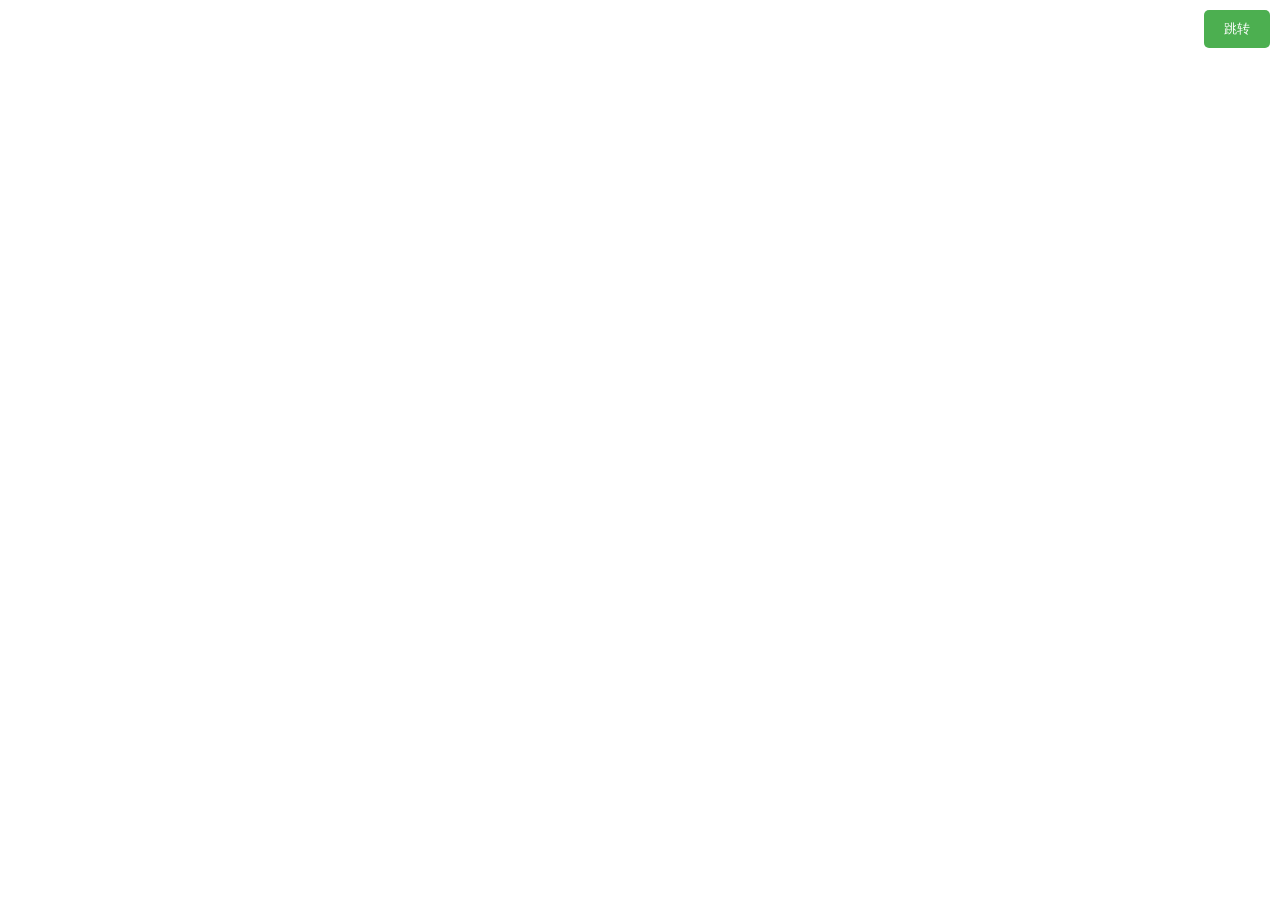
==== commit 6dd75f64: "测试" ====
--- a/index.html
+++ b/index.html
@@ -1 +1,47 @@
-<!doctype html><html lang=""><head><meta charset="utf-8"><meta http-equiv="X-UA-Compatible" content="IE=edge"><meta name="viewport" content="width=device-width,initial-scale=1"><link rel="icon" href="favicon.ico"><title>m-img-editor</title><script defer="defer" src="js/chunk-vendors.edccf36f.js"></script><script defer="defer" src="js/app.7b0e23f5.js"></script><link href="css/chunk-vendors.e92fd658.css" rel="stylesheet"><link href="css/app.b2126f8e.css" rel="stylesheet"></head><body><noscript><strong>We're sorry but m-img-editor doesn't work properly without JavaScript enabled. Please enable it to continue.</strong></noscript><div id="app"></div></body></html>+<!DOCTYPE html>
+<html lang="zh-CN">
+<head>
+    <meta charset="UTF-8">
+    <title>嵌入网页</title>
+    <style>
+        html,body{
+            width: 100%;
+            height: 100%;
+
+            margin: 0;
+            padding: 0;
+            border: 0;
+            overflow: hidden;
+        }
+        /* 浮动按钮样式 */
+        .float-button {
+            position: fixed;
+            top: 10px;
+            right: 10px;
+            padding: 10px 20px;
+            background-color: #4CAF50;
+            color: white;
+            border: none;
+            cursor: pointer;
+            border-radius: 5px;
+            z-index: 1000;
+        }
+        
+        /* iframe 样式，使内容充满整个页面 */
+        .full-frame {
+            width: 100%;
+            height: 100%;
+            border: none;
+        }
+    </style>
+</head>
+<body>
+
+<!-- 跳转按钮，新页面打开 -->
+<button class="float-button" onclick="window.open('http://140.249.215.94:8901', '_blank')">跳转</button>
+
+<!-- 嵌入的网页 -->
+<!-- <iframe class="full-frame" src="http://140.249.215.94:8901" title="嵌入网页"></iframe> -->
+<iframe class="full-frame" src="https://www.baidu.com/" title="嵌入网页"></iframe>
+</body>
+</html>
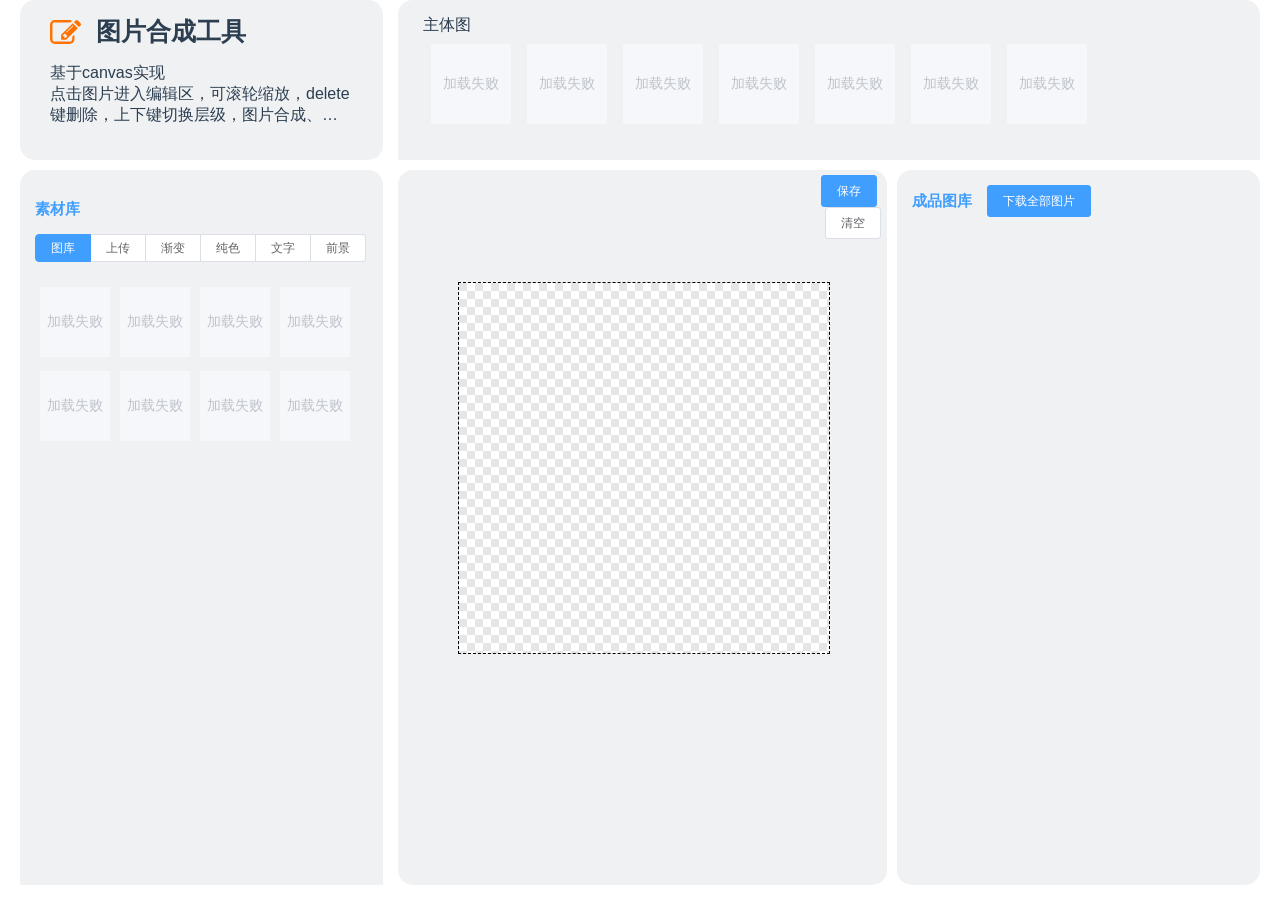
==== commit b13ed5e8: "页面还原" ====
--- a/index.html
+++ b/index.html
@@ -1,47 +1 @@
-<!DOCTYPE html>
-<html lang="zh-CN">
-<head>
-    <meta charset="UTF-8">
-    <title>嵌入网页</title>
-    <style>
-        html,body{
-            width: 100%;
-            height: 100%;
-
-            margin: 0;
-            padding: 0;
-            border: 0;
-            overflow: hidden;
-        }
-        /* 浮动按钮样式 */
-        .float-button {
-            position: fixed;
-            top: 10px;
-            right: 10px;
-            padding: 10px 20px;
-            background-color: #4CAF50;
-            color: white;
-            border: none;
-            cursor: pointer;
-            border-radius: 5px;
-            z-index: 1000;
-        }
-        
-        /* iframe 样式，使内容充满整个页面 */
-        .full-frame {
-            width: 100%;
-            height: 100%;
-            border: none;
-        }
-    </style>
-</head>
-<body>
-
-<!-- 跳转按钮，新页面打开 -->
-<button class="float-button" onclick="window.open('http://140.249.215.94:8901', '_blank')">跳转</button>
-
-<!-- 嵌入的网页 -->
-<!-- <iframe class="full-frame" src="http://140.249.215.94:8901" title="嵌入网页"></iframe> -->
-<iframe class="full-frame" src="https://www.baidu.com/" title="嵌入网页"></iframe>
-</body>
-</html>+<!doctype html><html lang=""><head><meta charset="utf-8"><meta http-equiv="X-UA-Compatible" content="IE=edge"><meta name="viewport" content="width=device-width,initial-scale=1"><link rel="icon" href="favicon.ico"><title>m-img-editor</title><script defer="defer" src="js/chunk-vendors.edccf36f.js"></script><script defer="defer" src="js/app.7b0e23f5.js"></script><link href="css/chunk-vendors.e92fd658.css" rel="stylesheet"><link href="css/app.b2126f8e.css" rel="stylesheet"></head><body><noscript><strong>We're sorry but m-img-editor doesn't work properly without JavaScript enabled. Please enable it to continue.</strong></noscript><div id="app"></div></body></html>
--- a/css/chunk-vendors.e92fd658.css
+++ b/css/chunk-vendors.e92fd658.css
@@ -0,0 +1 @@
+@font-face{font-family:element-icons;src:url(../fonts/element-icons.ff18efd1.woff) format("woff"),url(../fonts/element-icons.f1a45d74.ttf) format("truetype");font-weight:400;font-display:"auto";font-style:normal}[class*=" el-icon-"],[class^=el-icon-]{font-family:element-icons!important;speak:none;font-style:normal;font-weight:400;font-variant:normal;text-transform:none;line-height:1;vertical-align:baseline;display:inline-block;-webkit-font-smoothing:antialiased;-moz-osx-font-smoothing:grayscale}.el-icon-ice-cream-round:before{content:"\e6a0"}.el-icon-ice-cream-square:before{content:"\e6a3"}.el-icon-lollipop:before{content:"\e6a4"}.el-icon-potato-strips:before{content:"\e6a5"}.el-icon-milk-tea:before{content:"\e6a6"}.el-icon-ice-drink:before{content:"\e6a7"}.el-icon-ice-tea:before{content:"\e6a9"}.el-icon-coffee:before{content:"\e6aa"}.el-icon-orange:before{content:"\e6ab"}.el-icon-pear:before{content:"\e6ac"}.el-icon-apple:before{content:"\e6ad"}.el-icon-cherry:before{content:"\e6ae"}.el-icon-watermelon:before{content:"\e6af"}.el-icon-grape:before{content:"\e6b0"}.el-icon-refrigerator:before{content:"\e6b1"}.el-icon-goblet-square-full:before{content:"\e6b2"}.el-icon-goblet-square:before{content:"\e6b3"}.el-icon-goblet-full:before{content:"\e6b4"}.el-icon-goblet:before{content:"\e6b5"}.el-icon-cold-drink:before{content:"\e6b6"}.el-icon-coffee-cup:before{content:"\e6b8"}.el-icon-water-cup:before{content:"\e6b9"}.el-icon-hot-water:before{content:"\e6ba"}.el-icon-ice-cream:before{content:"\e6bb"}.el-icon-dessert:before{content:"\e6bc"}.el-icon-sugar:before{content:"\e6bd"}.el-icon-tableware:before{content:"\e6be"}.el-icon-burger:before{content:"\e6bf"}.el-icon-knife-fork:before{content:"\e6c1"}.el-icon-fork-spoon:before{content:"\e6c2"}.el-icon-chicken:before{content:"\e6c3"}.el-icon-food:before{content:"\e6c4"}.el-icon-dish-1:before{content:"\e6c5"}.el-icon-dish:before{content:"\e6c6"}.el-icon-moon-night:before{content:"\e6ee"}.el-icon-moon:before{content:"\e6f0"}.el-icon-cloudy-and-sunny:before{content:"\e6f1"}.el-icon-partly-cloudy:before{content:"\e6f2"}.el-icon-cloudy:before{content:"\e6f3"}.el-icon-sunny:before{content:"\e6f6"}.el-icon-sunset:before{content:"\e6f7"}.el-icon-sunrise-1:before{content:"\e6f8"}.el-icon-sunrise:before{content:"\e6f9"}.el-icon-heavy-rain:before{content:"\e6fa"}.el-icon-lightning:before{content:"\e6fb"}.el-icon-light-rain:before{content:"\e6fc"}.el-icon-wind-power:before{content:"\e6fd"}.el-icon-baseball:before{content:"\e712"}.el-icon-soccer:before{content:"\e713"}.el-icon-football:before{content:"\e715"}.el-icon-basketball:before{content:"\e716"}.el-icon-ship:before{content:"\e73f"}.el-icon-truck:before{content:"\e740"}.el-icon-bicycle:before{content:"\e741"}.el-icon-mobile-phone:before{content:"\e6d3"}.el-icon-service:before{content:"\e6d4"}.el-icon-key:before{content:"\e6e2"}.el-icon-unlock:before{content:"\e6e4"}.el-icon-lock:before{content:"\e6e5"}.el-icon-watch:before{content:"\e6fe"}.el-icon-watch-1:before{content:"\e6ff"}.el-icon-timer:before{content:"\e702"}.el-icon-alarm-clock:before{content:"\e703"}.el-icon-map-location:before{content:"\e704"}.el-icon-delete-location:before{content:"\e705"}.el-icon-add-location:before{content:"\e706"}.el-icon-location-information:before{content:"\e707"}.el-icon-location-outline:before{content:"\e708"}.el-icon-location:before{content:"\e79e"}.el-icon-place:before{content:"\e709"}.el-icon-discover:before{content:"\e70a"}.el-icon-first-aid-kit:before{content:"\e70b"}.el-icon-trophy-1:before{content:"\e70c"}.el-icon-trophy:before{content:"\e70d"}.el-icon-medal:before{content:"\e70e"}.el-icon-medal-1:before{content:"\e70f"}.el-icon-stopwatch:before{content:"\e710"}.el-icon-mic:before{content:"\e711"}.el-icon-copy-document:before{content:"\e718"}.el-icon-full-screen:before{content:"\e719"}.el-icon-switch-button:before{content:"\e71b"}.el-icon-aim:before{content:"\e71c"}.el-icon-crop:before{content:"\e71d"}.el-icon-odometer:before{content:"\e71e"}.el-icon-time:before{content:"\e71f"}.el-icon-bangzhu:before{content:"\e724"}.el-icon-close-notification:before{content:"\e726"}.el-icon-microphone:before{content:"\e727"}.el-icon-turn-off-microphone:before{content:"\e728"}.el-icon-position:before{content:"\e729"}.el-icon-postcard:before{content:"\e72a"}.el-icon-message:before{content:"\e72b"}.el-icon-chat-line-square:before{content:"\e72d"}.el-icon-chat-dot-square:before{content:"\e72e"}.el-icon-chat-dot-round:before{content:"\e72f"}.el-icon-chat-square:before{content:"\e730"}.el-icon-chat-line-round:before{content:"\e731"}.el-icon-chat-round:before{content:"\e732"}.el-icon-set-up:before{content:"\e733"}.el-icon-turn-off:before{content:"\e734"}.el-icon-open:before{content:"\e735"}.el-icon-connection:before{content:"\e736"}.el-icon-link:before{content:"\e737"}.el-icon-cpu:before{content:"\e738"}.el-icon-thumb:before{content:"\e739"}.el-icon-female:before{content:"\e73a"}.el-icon-male:before{content:"\e73b"}.el-icon-guide:before{content:"\e73c"}.el-icon-news:before{content:"\e73e"}.el-icon-price-tag:before{content:"\e744"}.el-icon-discount:before{content:"\e745"}.el-icon-wallet:before{content:"\e747"}.el-icon-coin:before{content:"\e748"}.el-icon-money:before{content:"\e749"}.el-icon-bank-card:before{content:"\e74a"}.el-icon-box:before{content:"\e74b"}.el-icon-present:before{content:"\e74c"}.el-icon-sell:before{content:"\e6d5"}.el-icon-sold-out:before{content:"\e6d6"}.el-icon-shopping-bag-2:before{content:"\e74d"}.el-icon-shopping-bag-1:before{content:"\e74e"}.el-icon-shopping-cart-2:before{content:"\e74f"}.el-icon-shopping-cart-1:before{content:"\e750"}.el-icon-shopping-cart-full:before{content:"\e751"}.el-icon-smoking:before{content:"\e752"}.el-icon-no-smoking:before{content:"\e753"}.el-icon-house:before{content:"\e754"}.el-icon-table-lamp:before{content:"\e755"}.el-icon-school:before{content:"\e756"}.el-icon-office-building:before{content:"\e757"}.el-icon-toilet-paper:before{content:"\e758"}.el-icon-notebook-2:before{content:"\e759"}.el-icon-notebook-1:before{content:"\e75a"}.el-icon-files:before{content:"\e75b"}.el-icon-collection:before{content:"\e75c"}.el-icon-receiving:before{content:"\e75d"}.el-icon-suitcase-1:before{content:"\e760"}.el-icon-suitcase:before{content:"\e761"}.el-icon-film:before{content:"\e763"}.el-icon-collection-tag:before{content:"\e765"}.el-icon-data-analysis:before{content:"\e766"}.el-icon-pie-chart:before{content:"\e767"}.el-icon-data-board:before{content:"\e768"}.el-icon-data-line:before{content:"\e76d"}.el-icon-reading:before{content:"\e769"}.el-icon-magic-stick:before{content:"\e76a"}.el-icon-coordinate:before{content:"\e76b"}.el-icon-mouse:before{content:"\e76c"}.el-icon-brush:before{content:"\e76e"}.el-icon-headset:before{content:"\e76f"}.el-icon-umbrella:before{content:"\e770"}.el-icon-scissors:before{content:"\e771"}.el-icon-mobile:before{content:"\e773"}.el-icon-attract:before{content:"\e774"}.el-icon-monitor:before{content:"\e775"}.el-icon-search:before{content:"\e778"}.el-icon-takeaway-box:before{content:"\e77a"}.el-icon-paperclip:before{content:"\e77d"}.el-icon-printer:before{content:"\e77e"}.el-icon-document-add:before{content:"\e782"}.el-icon-document:before{content:"\e785"}.el-icon-document-checked:before{content:"\e786"}.el-icon-document-copy:before{content:"\e787"}.el-icon-document-delete:before{content:"\e788"}.el-icon-document-remove:before{content:"\e789"}.el-icon-tickets:before{content:"\e78b"}.el-icon-folder-checked:before{content:"\e77f"}.el-icon-folder-delete:before{content:"\e780"}.el-icon-folder-remove:before{content:"\e781"}.el-icon-folder-add:before{content:"\e783"}.el-icon-folder-opened:before{content:"\e784"}.el-icon-folder:before{content:"\e78a"}.el-icon-edit-outline:before{content:"\e764"}.el-icon-edit:before{content:"\e78c"}.el-icon-date:before{content:"\e78e"}.el-icon-c-scale-to-original:before{content:"\e7c6"}.el-icon-view:before{content:"\e6ce"}.el-icon-loading:before{content:"\e6cf"}.el-icon-rank:before{content:"\e6d1"}.el-icon-sort-down:before{content:"\e7c4"}.el-icon-sort-up:before{content:"\e7c5"}.el-icon-sort:before{content:"\e6d2"}.el-icon-finished:before{content:"\e6cd"}.el-icon-refresh-left:before{content:"\e6c7"}.el-icon-refresh-right:before{content:"\e6c8"}.el-icon-refresh:before{content:"\e6d0"}.el-icon-video-play:before{content:"\e7c0"}.el-icon-video-pause:before{content:"\e7c1"}.el-icon-d-arrow-right:before{content:"\e6dc"}.el-icon-d-arrow-left:before{content:"\e6dd"}.el-icon-arrow-up:before{content:"\e6e1"}.el-icon-arrow-down:before{content:"\e6df"}.el-icon-arrow-right:before{content:"\e6e0"}.el-icon-arrow-left:before{content:"\e6de"}.el-icon-top-right:before{content:"\e6e7"}.el-icon-top-left:before{content:"\e6e8"}.el-icon-top:before{content:"\e6e6"}.el-icon-bottom:before{content:"\e6eb"}.el-icon-right:before{content:"\e6e9"}.el-icon-back:before{content:"\e6ea"}.el-icon-bottom-right:before{content:"\e6ec"}.el-icon-bottom-left:before{content:"\e6ed"}.el-icon-caret-top:before{content:"\e78f"}.el-icon-caret-bottom:before{content:"\e790"}.el-icon-caret-right:before{content:"\e791"}.el-icon-caret-left:before{content:"\e792"}.el-icon-d-caret:before{content:"\e79a"}.el-icon-share:before{content:"\e793"}.el-icon-menu:before{content:"\e798"}.el-icon-s-grid:before{content:"\e7a6"}.el-icon-s-check:before{content:"\e7a7"}.el-icon-s-data:before{content:"\e7a8"}.el-icon-s-opportunity:before{content:"\e7aa"}.el-icon-s-custom:before{content:"\e7ab"}.el-icon-s-claim:before{content:"\e7ad"}.el-icon-s-finance:before{content:"\e7ae"}.el-icon-s-comment:before{content:"\e7af"}.el-icon-s-flag:before{content:"\e7b0"}.el-icon-s-marketing:before{content:"\e7b1"}.el-icon-s-shop:before{content:"\e7b4"}.el-icon-s-open:before{content:"\e7b5"}.el-icon-s-management:before{content:"\e7b6"}.el-icon-s-ticket:before{content:"\e7b7"}.el-icon-s-release:before{content:"\e7b8"}.el-icon-s-home:before{content:"\e7b9"}.el-icon-s-promotion:before{content:"\e7ba"}.el-icon-s-operation:before{content:"\e7bb"}.el-icon-s-unfold:before{content:"\e7bc"}.el-icon-s-fold:before{content:"\e7a9"}.el-icon-s-platform:before{content:"\e7bd"}.el-icon-s-order:before{content:"\e7be"}.el-icon-s-cooperation:before{content:"\e7bf"}.el-icon-bell:before{content:"\e725"}.el-icon-message-solid:before{content:"\e799"}.el-icon-video-camera:before{content:"\e772"}.el-icon-video-camera-solid:before{content:"\e796"}.el-icon-camera:before{content:"\e779"}.el-icon-camera-solid:before{content:"\e79b"}.el-icon-download:before{content:"\e77c"}.el-icon-upload2:before{content:"\e77b"}.el-icon-upload:before{content:"\e7c3"}.el-icon-picture-outline-round:before{content:"\e75f"}.el-icon-picture-outline:before{content:"\e75e"}.el-icon-picture:before{content:"\e79f"}.el-icon-close:before{content:"\e6db"}.el-icon-check:before{content:"\e6da"}.el-icon-plus:before{content:"\e6d9"}.el-icon-minus:before{content:"\e6d8"}.el-icon-help:before{content:"\e73d"}.el-icon-s-help:before{content:"\e7b3"}.el-icon-circle-close:before{content:"\e78d"}.el-icon-circle-check:before{content:"\e720"}.el-icon-circle-plus-outline:before{content:"\e723"}.el-icon-remove-outline:before{content:"\e722"}.el-icon-zoom-out:before{content:"\e776"}.el-icon-zoom-in:before{content:"\e777"}.el-icon-error:before{content:"\e79d"}.el-icon-success:before{content:"\e79c"}.el-icon-circle-plus:before{content:"\e7a0"}.el-icon-remove:before{content:"\e7a2"}.el-icon-info:before{content:"\e7a1"}.el-icon-question:before{content:"\e7a4"}.el-icon-warning-outline:before{content:"\e6c9"}.el-icon-warning:before{content:"\e7a3"}.el-icon-goods:before{content:"\e7c2"}.el-icon-s-goods:before{content:"\e7b2"}.el-icon-star-off:before{content:"\e717"}.el-icon-star-on:before{content:"\e797"}.el-icon-more-outline:before{content:"\e6cc"}.el-icon-more:before{content:"\e794"}.el-icon-phone-outline:before{content:"\e6cb"}.el-icon-phone:before{content:"\e795"}.el-icon-user:before{content:"\e6e3"}.el-icon-user-solid:before{content:"\e7a5"}.el-icon-setting:before{content:"\e6ca"}.el-icon-s-tools:before{content:"\e7ac"}.el-icon-delete:before{content:"\e6d7"}.el-icon-delete-solid:before{content:"\e7c9"}.el-icon-eleme:before{content:"\e7c7"}.el-icon-platform-eleme:before{content:"\e7ca"}.el-icon-loading{animation:rotating 2s linear infinite}.el-icon--right{margin-left:5px}.el-icon--left{margin-right:5px}@keyframes rotating{0%{transform:rotate(0)}to{transform:rotate(1turn)}}.el-pagination{white-space:nowrap;padding:2px 5px;color:#303133;font-weight:700}.el-pagination:after,.el-pagination:before{display:table;content:""}.el-pagination:after{clear:both}.el-pagination button,.el-pagination span:not([class*=suffix]){display:inline-block;font-size:13px;min-width:35.5px;height:28px;line-height:28px;vertical-align:top;box-sizing:border-box}.el-pagination .el-input__inner{text-align:center;-moz-appearance:textfield;line-height:normal}.el-pagination .el-input__suffix{right:0;transform:scale(.8)}.el-pagination .el-select .el-input{width:100px;margin:0 5px}.el-pagination .el-select .el-input .el-input__inner{padding-right:25px;border-radius:3px}.el-pagination button{border:none;padding:0 6px;background:0 0}.el-pagination button:focus{outline:0}.el-pagination button:hover{color:#409eff}.el-pagination button:disabled{color:#c0c4cc;background-color:#fff;cursor:not-allowed}.el-pagination .btn-next,.el-pagination .btn-prev{background:50% no-repeat #fff;background-size:16px;cursor:pointer;margin:0;color:#303133}.el-pagination .btn-next .el-icon,.el-pagination .btn-prev .el-icon{display:block;font-size:12px;font-weight:700}.el-pagination .btn-prev{padding-right:12px}.el-pagination .btn-next{padding-left:12px}.el-pagination .el-pager li.disabled{color:#c0c4cc;cursor:not-allowed}.el-pager li,.el-pager li.btn-quicknext:hover,.el-pager li.btn-quickprev:hover{cursor:pointer}.el-pagination--small .btn-next,.el-pagination--small .btn-prev,.el-pagination--small .el-pager li,.el-pagination--small .el-pager li.btn-quicknext,.el-pagination--small .el-pager li.btn-quickprev,.el-pagination--small .el-pager li:last-child{border-color:transparent;font-size:12px;line-height:22px;height:22px;min-width:22px}.el-pagination--small .arrow.disabled{visibility:hidden}.el-pagination--small .more:before,.el-pagination--small li.more:before{line-height:24px}.el-pagination--small button,.el-pagination--small span:not([class*=suffix]){height:22px;line-height:22px}.el-pagination--small .el-pagination__editor,.el-pagination--small .el-pagination__editor.el-input .el-input__inner{height:22px}.el-pagination__sizes{margin:0 10px 0 0;font-weight:400;color:#606266}.el-pagination__sizes .el-input .el-input__inner{font-size:13px;padding-left:8px}.el-pagination__sizes .el-input .el-input__inner:hover{border-color:#409eff}.el-pagination__total{margin-right:10px;font-weight:400;color:#606266}.el-pagination__jump{margin-left:24px;font-weight:400;color:#606266}.el-pagination__jump .el-input__inner{padding:0 3px}.el-pagination__rightwrapper{float:right}.el-pagination__editor{line-height:18px;padding:0 2px;height:28px;text-align:center;margin:0 2px;box-sizing:border-box;border-radius:3px}.el-pager,.el-pagination.is-background .btn-next,.el-pagination.is-background .btn-prev{padding:0}.el-dialog,.el-pager li{-webkit-box-sizing:border-box}.el-pagination__editor.el-input{width:50px}.el-pagination__editor.el-input .el-input__inner{height:28px}.el-pagination__editor .el-input__inner::-webkit-inner-spin-button,.el-pagination__editor .el-input__inner::-webkit-outer-spin-button{-webkit-appearance:none;margin:0}.el-pagination.is-background .btn-next,.el-pagination.is-background .btn-prev,.el-pagination.is-background .el-pager li{margin:0 5px;background-color:#f4f4f5;color:#606266;min-width:30px;border-radius:2px}.el-pagination.is-background .btn-next.disabled,.el-pagination.is-background .btn-next:disabled,.el-pagination.is-background .btn-prev.disabled,.el-pagination.is-background .btn-prev:disabled,.el-pagination.is-background .el-pager li.disabled{color:#c0c4cc}.el-pagination.is-background .el-pager li:not(.disabled):hover{color:#409eff}.el-pagination.is-background .el-pager li:not(.disabled).active{background-color:#409eff;color:#fff}.el-pagination.is-background.el-pagination--small .btn-next,.el-pagination.is-background.el-pagination--small .btn-prev,.el-pagination.is-background.el-pagination--small .el-pager li{margin:0 3px;min-width:22px}.el-pager,.el-pager li{vertical-align:top;margin:0;display:inline-block}.el-pager{-webkit-user-select:none;-moz-user-select:none;user-select:none;list-style:none;font-size:0}.el-pager .more:before{line-height:30px}.el-pager li{padding:0 4px;background:#fff;font-size:13px;min-width:35.5px;height:28px;line-height:28px;box-sizing:border-box;text-align:center}.el-pager li.btn-quicknext,.el-pager li.btn-quickprev{line-height:28px;color:#303133}.el-pager li.btn-quicknext.disabled,.el-pager li.btn-quickprev.disabled{color:#c0c4cc}.el-pager li.active+li{border-left:0}.el-pager li:hover{color:#409eff}.el-pager li.active{color:#409eff;cursor:default}.el-dialog{position:relative;margin:0 auto 50px;background:#fff;border-radius:2px;box-shadow:0 1px 3px rgba(0,0,0,.3);box-sizing:border-box;width:50%}.el-dialog.is-fullscreen{width:100%;margin-top:0;margin-bottom:0;height:100%;overflow:auto}.el-dialog__wrapper{position:fixed;top:0;right:0;bottom:0;left:0;overflow:auto;margin:0}.el-dialog__header{padding:20px 20px 10px}.el-dialog__headerbtn{position:absolute;top:20px;right:20px;padding:0;background:0 0;border:none;outline:0;cursor:pointer;font-size:16px}.el-dialog__headerbtn .el-dialog__close{color:#909399}.el-dialog__headerbtn:focus .el-dialog__close,.el-dialog__headerbtn:hover .el-dialog__close{color:#409eff}.el-dialog__title{line-height:24px;font-size:18px;color:#303133}.el-dialog__body{padding:30px 20px;color:#606266;font-size:14px;word-break:break-all}.el-dialog__footer{padding:10px 20px 20px;text-align:right;box-sizing:border-box}.el-dialog--center{text-align:center}.el-dialog--center .el-dialog__body{text-align:initial;padding:25px 25px 30px}.el-dialog--center .el-dialog__footer{text-align:inherit}.dialog-fade-enter-active{animation:dialog-fade-in .3s}.dialog-fade-leave-active{animation:dialog-fade-out .3s}@keyframes dialog-fade-in{0%{transform:translate3d(0,-20px,0);opacity:0}to{transform:translateZ(0);opacity:1}}@keyframes dialog-fade-out{0%{transform:translateZ(0);opacity:1}to{transform:translate3d(0,-20px,0);opacity:0}}.el-autocomplete{position:relative;display:inline-block}.el-autocomplete-suggestion{margin:5px 0;box-shadow:0 2px 12px 0 rgba(0,0,0,.1);border-radius:4px;border:1px solid #e4e7ed;box-sizing:border-box;background-color:#fff}.el-autocomplete-suggestion__wrap{max-height:280px;padding:10px 0;box-sizing:border-box}.el-autocomplete-suggestion__list{margin:0;padding:0}.el-autocomplete-suggestion li{padding:0 20px;margin:0;line-height:34px;cursor:pointer;color:#606266;font-size:14px;list-style:none;white-space:nowrap;overflow:hidden;text-overflow:ellipsis}.el-autocomplete-suggestion li.highlighted,.el-autocomplete-suggestion li:hover{background-color:#f5f7fa}.el-autocomplete-suggestion li.divider{margin-top:6px;border-top:1px solid #000}.el-autocomplete-suggestion li.divider:last-child{margin-bottom:-6px}.el-autocomplete-suggestion.is-loading li{text-align:center;height:100px;line-height:100px;font-size:20px;color:#999}.el-autocomplete-suggestion.is-loading li:after{display:inline-block;content:"";height:100%;vertical-align:middle}.el-autocomplete-suggestion.is-loading li:hover{background-color:#fff}.el-autocomplete-suggestion.is-loading .el-icon-loading{vertical-align:middle}.el-dropdown{display:inline-block;position:relative;color:#606266;font-size:14px}.el-dropdown .el-button-group{display:block}.el-dropdown .el-button-group .el-button{float:none}.el-dropdown .el-dropdown__caret-button{padding-left:5px;padding-right:5px;position:relative;border-left:none}.el-dropdown .el-dropdown__caret-button:before{content:"";position:absolute;display:block;width:1px;top:5px;bottom:5px;left:0;background:hsla(0,0%,100%,.5)}.el-dropdown .el-dropdown__caret-button.el-button--default:before{background:rgba(220,223,230,.5)}.el-dropdown .el-dropdown__caret-button:hover:not(.is-disabled):before{top:0;bottom:0}.el-dropdown .el-dropdown__caret-button .el-dropdown__icon{padding-left:0}.el-dropdown__icon{font-size:12px;margin:0 3px}.el-dropdown .el-dropdown-selfdefine:focus:active,.el-dropdown .el-dropdown-selfdefine:focus:not(.focusing){outline-width:0}.el-dropdown [disabled]{cursor:not-allowed;color:#bbb}.el-dropdown-menu{position:absolute;top:0;left:0;z-index:10;padding:10px 0;margin:5px 0;background-color:#fff;border:1px solid #ebeef5;border-radius:4px;box-shadow:0 2px 12px 0 rgba(0,0,0,.1)}.el-dropdown-menu__item,.el-menu-item{font-size:14px;padding:0 20px;cursor:pointer}.el-dropdown-menu__item{list-style:none;line-height:36px;margin:0;color:#606266;outline:0}.el-dropdown-menu__item:focus,.el-dropdown-menu__item:not(.is-disabled):hover{background-color:#ecf5ff;color:#66b1ff}.el-dropdown-menu__item i{margin-right:5px}.el-dropdown-menu__item--divided{position:relative;margin-top:6px;border-top:1px solid #ebeef5}.el-dropdown-menu__item--divided:before{content:"";height:6px;display:block;margin:0 -20px;background-color:#fff}.el-dropdown-menu__item.is-disabled{cursor:default;color:#bbb;pointer-events:none}.el-dropdown-menu--medium{padding:6px 0}.el-dropdown-menu--medium .el-dropdown-menu__item{line-height:30px;padding:0 17px;font-size:14px}.el-dropdown-menu--medium .el-dropdown-menu__item.el-dropdown-menu__item--divided{margin-top:6px}.el-dropdown-menu--medium .el-dropdown-menu__item.el-dropdown-menu__item--divided:before{height:6px;margin:0 -17px}.el-dropdown-menu--small{padding:6px 0}.el-dropdown-menu--small .el-dropdown-menu__item{line-height:27px;padding:0 15px;font-size:13px}.el-dropdown-menu--small .el-dropdown-menu__item.el-dropdown-menu__item--divided{margin-top:4px}.el-dropdown-menu--small .el-dropdown-menu__item.el-dropdown-menu__item--divided:before{height:4px;margin:0 -15px}.el-dropdown-menu--mini{padding:3px 0}.el-dropdown-menu--mini .el-dropdown-menu__item{line-height:24px;padding:0 10px;font-size:12px}.el-dropdown-menu--mini .el-dropdown-menu__item.el-dropdown-menu__item--divided{margin-top:3px}.el-dropdown-menu--mini .el-dropdown-menu__item.el-dropdown-menu__item--divided:before{height:3px;margin:0 -10px}.el-menu{border-right:1px solid #e6e6e6;list-style:none;position:relative;margin:0;padding-left:0}.el-menu,.el-menu--horizontal>.el-menu-item:not(.is-disabled):focus,.el-menu--horizontal>.el-menu-item:not(.is-disabled):hover,.el-menu--horizontal>.el-submenu .el-submenu__title:hover{background-color:#fff}.el-menu:after,.el-menu:before{display:table;content:""}.el-breadcrumb__item:last-child .el-breadcrumb__separator,.el-menu--collapse>.el-menu-item .el-submenu__icon-arrow,.el-menu--collapse>.el-submenu>.el-submenu__title .el-submenu__icon-arrow{display:none}.el-menu:after{clear:both}.el-menu.el-menu--horizontal{border-bottom:1px solid #e6e6e6}.el-menu--horizontal{border-right:none}.el-menu--horizontal>.el-menu-item{float:left;height:60px;line-height:60px;margin:0;border-bottom:2px solid transparent;color:#909399}.el-menu--horizontal>.el-menu-item a,.el-menu--horizontal>.el-menu-item a:hover{color:inherit}.el-menu--horizontal>.el-submenu{float:left}.el-menu--horizontal>.el-submenu:focus,.el-menu--horizontal>.el-submenu:hover{outline:0}.el-menu--horizontal>.el-submenu:focus .el-submenu__title,.el-menu--horizontal>.el-submenu:hover .el-submenu__title{color:#303133}.el-menu--horizontal>.el-submenu.is-active .el-submenu__title{border-bottom:2px solid #409eff;color:#303133}.el-menu--horizontal>.el-submenu .el-submenu__title{height:60px;line-height:60px;border-bottom:2px solid transparent;color:#909399}.el-menu--horizontal>.el-submenu .el-submenu__icon-arrow{position:static;vertical-align:middle;margin-left:8px;margin-top:-3px}.el-menu--collapse .el-submenu,.el-menu-item{position:relative}.el-menu--horizontal .el-menu .el-menu-item,.el-menu--horizontal .el-menu .el-submenu__title{background-color:#fff;float:none;height:36px;line-height:36px;padding:0 10px;color:#909399}.el-menu--horizontal .el-menu .el-menu-item.is-active,.el-menu--horizontal .el-menu .el-submenu.is-active>.el-submenu__title{color:#303133}.el-menu--horizontal .el-menu-item:not(.is-disabled):focus,.el-menu--horizontal .el-menu-item:not(.is-disabled):hover{outline:0;color:#303133}.el-menu--horizontal>.el-menu-item.is-active{border-bottom:2px solid #409eff;color:#303133}.el-menu--collapse{width:64px}.el-menu--collapse>.el-menu-item [class^=el-icon-],.el-menu--collapse>.el-submenu>.el-submenu__title [class^=el-icon-]{margin:0;vertical-align:middle;width:24px;text-align:center}.el-menu--collapse>.el-menu-item span,.el-menu--collapse>.el-submenu>.el-submenu__title span{height:0;width:0;overflow:hidden;visibility:hidden;display:inline-block}.el-menu-item,.el-submenu__title{height:56px;line-height:56px;list-style:none}.el-menu--collapse>.el-menu-item.is-active i{color:inherit}.el-menu--collapse .el-menu .el-submenu{min-width:200px}.el-menu--collapse .el-submenu .el-menu{position:absolute;margin-left:5px;top:0;left:100%;z-index:10;border:1px solid #e4e7ed;border-radius:2px;box-shadow:0 2px 12px 0 rgba(0,0,0,.1)}.el-menu--collapse .el-submenu.is-opened>.el-submenu__title .el-submenu__icon-arrow{transform:none}.el-menu--popup{z-index:100;min-width:200px;border:none;padding:5px 0;border-radius:2px;box-shadow:0 2px 12px 0 rgba(0,0,0,.1)}.el-menu--popup-bottom-start{margin-top:5px}.el-menu--popup-right-start{margin-left:5px;margin-right:5px}.el-menu-item{color:#303133;transition:border-color .3s,background-color .3s,color .3s;box-sizing:border-box;white-space:nowrap}.el-radio-button__inner,.el-submenu__title{-webkit-box-sizing:border-box;position:relative;white-space:nowrap}.el-menu-item *{vertical-align:middle}.el-menu-item i{color:#909399}.el-menu-item:focus,.el-menu-item:hover{outline:0;background-color:#ecf5ff}.el-menu-item.is-disabled{opacity:.25;cursor:not-allowed;background:0 0!important}.el-menu-item [class^=el-icon-]{margin-right:5px;width:24px;text-align:center;font-size:18px;vertical-align:middle}.el-menu-item.is-active{color:#409eff}.el-menu-item.is-active i{color:inherit}.el-submenu{list-style:none;margin:0;padding-left:0}.el-submenu__title{font-size:14px;color:#303133;padding:0 20px;cursor:pointer;transition:border-color .3s,background-color .3s,color .3s;box-sizing:border-box}.el-submenu__title *{vertical-align:middle}.el-submenu__title i{color:#909399}.el-submenu__title:focus,.el-submenu__title:hover{outline:0;background-color:#ecf5ff}.el-submenu__title.is-disabled{opacity:.25;cursor:not-allowed;background:0 0!important}.el-submenu__title:hover{background-color:#ecf5ff}.el-submenu .el-menu{border:none}.el-submenu .el-menu-item{height:50px;line-height:50px;padding:0 45px;min-width:200px}.el-submenu__icon-arrow{position:absolute;top:50%;right:20px;margin-top:-7px;transition:transform .3s;font-size:12px}.el-submenu.is-active .el-submenu__title{border-bottom-color:#409eff}.el-submenu.is-opened>.el-submenu__title .el-submenu__icon-arrow{transform:rotate(180deg)}.el-submenu.is-disabled .el-menu-item,.el-submenu.is-disabled .el-submenu__title{opacity:.25;cursor:not-allowed;background:0 0!important}.el-submenu [class^=el-icon-]{vertical-align:middle;margin-right:5px;width:24px;text-align:center;font-size:18px}.el-menu-item-group>ul{padding:0}.el-menu-item-group__title{padding:7px 0 7px 20px;line-height:normal;font-size:12px;color:#909399}.el-radio-button__inner,.el-radio-group{display:inline-block;line-height:1;vertical-align:middle}.horizontal-collapse-transition .el-submenu__title .el-submenu__icon-arrow{transition:.2s;opacity:0}.el-radio-group{font-size:0}.el-radio-button{position:relative;display:inline-block;outline:0}.el-radio-button__inner{background:#fff;border:1px solid #dcdfe6;font-weight:500;border-left:0;color:#606266;-webkit-appearance:none;text-align:center;box-sizing:border-box;outline:0;margin:0;cursor:pointer;transition:all .3s cubic-bezier(.645,.045,.355,1);padding:12px 20px;font-size:14px;border-radius:0}.el-radio-button__inner.is-round{padding:12px 20px}.el-radio-button__inner:hover{color:#409eff}.el-radio-button__inner [class*=el-icon-]{line-height:.9}.el-radio-button__inner [class*=el-icon-]+span{margin-left:5px}.el-radio-button:first-child .el-radio-button__inner{border-left:1px solid #dcdfe6;border-radius:4px 0 0 4px;box-shadow:none!important}.el-radio-button__orig-radio{opacity:0;outline:0;position:absolute;z-index:-1}.el-radio-button__orig-radio:checked+.el-radio-button__inner{color:#fff;background-color:#409eff;border-color:#409eff;box-shadow:-1px 0 0 0 #409eff}.el-radio-button__orig-radio:disabled+.el-radio-button__inner{color:#c0c4cc;cursor:not-allowed;background-image:none;background-color:#fff;border-color:#ebeef5;box-shadow:none}.el-radio-button__orig-radio:disabled:checked+.el-radio-button__inner{background-color:#f2f6fc}.el-radio-button:last-child .el-radio-button__inner{border-radius:0 4px 4px 0}.el-radio-button:first-child:last-child .el-radio-button__inner{border-radius:4px}.el-radio-button--medium .el-radio-button__inner{padding:10px 20px;font-size:14px;border-radius:0}.el-radio-button--medium .el-radio-button__inner.is-round{padding:10px 20px}.el-radio-button--small .el-radio-button__inner{padding:9px 15px;font-size:12px;border-radius:0}.el-radio-button--small .el-radio-button__inner.is-round{padding:9px 15px}.el-radio-button--mini .el-radio-button__inner{padding:7px 15px;font-size:12px;border-radius:0}.el-radio-button--mini .el-radio-button__inner.is-round{padding:7px 15px}.el-radio-button:focus:not(.is-focus):not(:active):not(.is-disabled){box-shadow:0 0 2px 2px #409eff}.el-picker-panel,.el-popover,.el-select-dropdown,.el-table-filter,.el-time-panel{-webkit-box-shadow:0 2px 12px 0 rgba(0,0,0,.1)}.el-switch{display:inline-flex;align-items:center;position:relative;font-size:14px;line-height:20px;height:20px;vertical-align:middle}.el-switch__core,.el-switch__label{display:inline-block;cursor:pointer}.el-switch.is-disabled .el-switch__core,.el-switch.is-disabled .el-switch__label{cursor:not-allowed}.el-switch__label{transition:.2s;height:20px;font-size:14px;font-weight:500;vertical-align:middle;color:#303133}.el-switch__label.is-active{color:#409eff}.el-switch__label--left{margin-right:10px}.el-switch__label--right{margin-left:10px}.el-switch__label *{line-height:1;font-size:14px;display:inline-block}.el-switch__input{position:absolute;width:0;height:0;opacity:0;margin:0}.el-switch__core{margin:0;position:relative;width:40px;height:20px;border:1px solid #dcdfe6;outline:0;border-radius:10px;box-sizing:border-box;background:#dcdfe6;transition:border-color .3s,background-color .3s;vertical-align:middle}.el-input__prefix,.el-input__suffix{-webkit-transition:all .3s;color:#c0c4cc}.el-switch__core:after{content:"";position:absolute;top:1px;left:1px;border-radius:100%;transition:all .3s;width:16px;height:16px;background-color:#fff}.el-switch.is-checked .el-switch__core{border-color:#409eff;background-color:#409eff}.el-switch.is-checked .el-switch__core:after{left:100%;margin-left:-17px}.el-switch.is-disabled{opacity:.6}.el-switch--wide .el-switch__label.el-switch__label--left span{left:10px}.el-switch--wide .el-switch__label.el-switch__label--right span{right:10px}.el-switch .label-fade-enter,.el-switch .label-fade-leave-active{opacity:0}.el-select-dropdown{position:absolute;z-index:1001;border:1px solid #e4e7ed;border-radius:4px;background-color:#fff;box-shadow:0 2px 12px 0 rgba(0,0,0,.1);box-sizing:border-box;margin:5px 0}.el-select-dropdown.is-multiple .el-select-dropdown__item{padding-right:40px}.el-select-dropdown.is-multiple .el-select-dropdown__item.selected{color:#409eff;background-color:#fff}.el-select-dropdown.is-multiple .el-select-dropdown__item.selected.hover{background-color:#f5f7fa}.el-select-dropdown.is-multiple .el-select-dropdown__item.selected:after{position:absolute;right:20px;font-family:element-icons;content:"\e6da";font-size:12px;font-weight:700;-webkit-font-smoothing:antialiased;-moz-osx-font-smoothing:grayscale}.el-select-dropdown .el-scrollbar.is-empty .el-select-dropdown__list{padding:0}.el-select-dropdown__empty{padding:10px 0;margin:0;text-align:center;color:#999;font-size:14px}.el-select-dropdown__wrap{max-height:274px}.el-select-dropdown__list{list-style:none;padding:6px 0;margin:0;box-sizing:border-box}.el-select-dropdown__item{font-size:14px;padding:0 20px;position:relative;white-space:nowrap;overflow:hidden;text-overflow:ellipsis;color:#606266;height:34px;line-height:34px;box-sizing:border-box;cursor:pointer}.el-select-dropdown__item.is-disabled{color:#c0c4cc;cursor:not-allowed}.el-select-dropdown__item.is-disabled:hover{background-color:#fff}.el-select-dropdown__item.hover,.el-select-dropdown__item:hover{background-color:#f5f7fa}.el-select-dropdown__item.selected{color:#409eff;font-weight:700}.el-select-group{margin:0;padding:0}.el-select-group__wrap{position:relative;list-style:none;margin:0;padding:0}.el-select-group__wrap:not(:last-of-type){padding-bottom:24px}.el-select-group__wrap:not(:last-of-type):after{content:"";position:absolute;display:block;left:20px;right:20px;bottom:12px;height:1px;background:#e4e7ed}.el-select-group__title{padding-left:20px;font-size:12px;color:#909399;line-height:30px}.el-select-group .el-select-dropdown__item{padding-left:20px}.el-select{display:inline-block;position:relative}.el-select .el-select__tags>span{display:contents}.el-select:hover .el-input__inner{border-color:#c0c4cc}.el-select .el-input__inner{cursor:pointer;padding-right:35px}.el-select .el-input__inner:focus{border-color:#409eff}.el-select .el-input .el-select__caret{color:#c0c4cc;font-size:14px;transition:transform .3s;transform:rotate(180deg);cursor:pointer}.el-select .el-input .el-select__caret.is-reverse{transform:rotate(0)}.el-select .el-input .el-select__caret.is-show-close{font-size:14px;text-align:center;transform:rotate(180deg);border-radius:100%;color:#c0c4cc;transition:color .2s cubic-bezier(.645,.045,.355,1)}.el-select .el-input .el-select__caret.is-show-close:hover{color:#909399}.el-select .el-input.is-disabled .el-input__inner{cursor:not-allowed}.el-select .el-input.is-disabled .el-input__inner:hover{border-color:#e4e7ed}.el-range-editor.is-active,.el-range-editor.is-active:hover,.el-select .el-input.is-focus .el-input__inner{border-color:#409eff}.el-select>.el-input{display:block}.el-select__input{border:none;outline:0;padding:0;margin-left:15px;color:#666;font-size:14px;-webkit-appearance:none;-moz-appearance:none;appearance:none;height:28px;background-color:transparent}.el-select__input.is-mini{height:14px}.el-select__close{cursor:pointer;position:absolute;top:8px;z-index:1000;right:25px;color:#c0c4cc;line-height:18px;font-size:14px}.el-select__close:hover{color:#909399}.el-select__tags{position:absolute;line-height:normal;white-space:normal;z-index:1;top:50%;transform:translateY(-50%);display:flex;align-items:center;flex-wrap:wrap}.el-select__tags-text{overflow:hidden;text-overflow:ellipsis}.el-select .el-tag{box-sizing:border-box;border-color:transparent;margin:2px 0 2px 6px;background-color:#f0f2f5;display:flex;max-width:100%;align-items:center}.el-select .el-tag__close.el-icon-close{background-color:#c0c4cc;top:0;color:#fff;flex-shrink:0}.el-select .el-tag__close.el-icon-close:hover{background-color:#909399}.el-table,.el-table__expanded-cell{background-color:#fff}.el-select .el-tag__close.el-icon-close:before{display:block;transform:translateY(.5px)}.el-table{position:relative;overflow:hidden;box-sizing:border-box;flex:1;width:100%;max-width:100%;font-size:14px;color:#606266}.el-table__empty-block{min-height:60px;text-align:center;width:100%;display:flex;justify-content:center;align-items:center}.el-table__empty-text{line-height:60px;width:50%;color:#909399}.el-table__expand-column .cell{padding:0;text-align:center}.el-table__expand-icon{position:relative;cursor:pointer;color:#666;font-size:12px;transition:transform .2s ease-in-out;height:20px}.el-table__expand-icon--expanded{transform:rotate(90deg)}.el-table__expand-icon>.el-icon{position:absolute;left:50%;top:50%;margin-left:-5px;margin-top:-5px}.el-table__expanded-cell[class*=cell]{padding:20px 50px}.el-table__expanded-cell:hover{background-color:transparent!important}.el-table__placeholder{display:inline-block;width:20px}.el-table__append-wrapper{overflow:hidden}.el-table--fit{border-right:0;border-bottom:0}.el-table--fit .el-table__cell.gutter{border-right-width:1px}.el-table--scrollable-x .el-table__body-wrapper{overflow-x:auto}.el-table--scrollable-y .el-table__body-wrapper{overflow-y:auto}.el-table thead{color:#909399;font-weight:500}.el-table thead.is-group th.el-table__cell{background:#f5f7fa}.el-table .el-table__cell{padding:12px 0;min-width:0;box-sizing:border-box;text-overflow:ellipsis;vertical-align:middle;position:relative;text-align:left}.el-table .el-table__cell.is-center{text-align:center}.el-table .el-table__cell.is-right{text-align:right}.el-table .el-table__cell.gutter{width:15px;border-right-width:0;border-bottom-width:0;padding:0}.el-table .el-table__cell.is-hidden>*{visibility:hidden}.el-table--medium .el-table__cell{padding:10px 0}.el-table--small{font-size:12px}.el-table--small .el-table__cell{padding:8px 0}.el-table--mini{font-size:12px}.el-table--mini .el-table__cell{padding:6px 0}.el-table tr{background-color:#fff}.el-table tr input[type=checkbox]{margin:0}.el-table td.el-table__cell,.el-table th.el-table__cell.is-leaf{border-bottom:1px solid #ebeef5}.el-table th.el-table__cell.is-sortable{cursor:pointer}.el-table th.el-table__cell{overflow:hidden;-webkit-user-select:none;-moz-user-select:none;user-select:none;background-color:#fff}.el-table th.el-table__cell>.cell{display:inline-block;box-sizing:border-box;position:relative;vertical-align:middle;padding-left:10px;padding-right:10px;width:100%}.el-table th.el-table__cell>.cell.highlight{color:#409eff}.el-table th.el-table__cell.required>div:before{display:inline-block;content:"";width:8px;height:8px;border-radius:50%;background:#ff4d51;margin-right:5px;vertical-align:middle}.el-table td.el-table__cell div{box-sizing:border-box}.el-date-table td,.el-table .cell,.el-table-filter{-webkit-box-sizing:border-box}.el-table td.el-table__cell.gutter{width:0}.el-table .cell{box-sizing:border-box;overflow:hidden;text-overflow:ellipsis;white-space:normal;word-break:break-all;line-height:23px;padding-left:10px;padding-right:10px}.el-table .cell.el-tooltip{white-space:nowrap;min-width:50px}.el-table--border,.el-table--group{border:1px solid #ebeef5}.el-table--border:after,.el-table--group:after,.el-table:before{content:"";position:absolute;background-color:#ebeef5;z-index:1}.el-table--border:after,.el-table--group:after{top:0;right:0;width:1px;height:100%}.el-table:before{left:0;bottom:0;width:100%;height:1px}.el-table--border{border-right:none;border-bottom:none}.el-table--border.el-loading-parent--relative{border-color:transparent}.el-table--border .el-table__cell,.el-table__body-wrapper .el-table--border.is-scrolling-left~.el-table__fixed{border-right:1px solid #ebeef5}.el-table--border .el-table__cell:first-child .cell{padding-left:10px}.el-table--border th.el-table__cell.gutter:last-of-type{border-bottom:1px solid #ebeef5;border-bottom-width:1px}.el-table--border th.el-table__cell,.el-table__fixed-right-patch{border-bottom:1px solid #ebeef5}.el-table--hidden{visibility:hidden}.el-table__fixed,.el-table__fixed-right{position:absolute;top:0;left:0;overflow-x:hidden;overflow-y:hidden;box-shadow:0 0 10px rgba(0,0,0,.12)}.el-table__fixed-right:before,.el-table__fixed:before{content:"";position:absolute;left:0;bottom:0;width:100%;height:1px;background-color:#ebeef5;z-index:4}.el-table__fixed-right-patch{position:absolute;top:-1px;right:0;background-color:#fff}.el-table__fixed-right{top:0;left:auto;right:0}.el-table__fixed-right .el-table__fixed-body-wrapper,.el-table__fixed-right .el-table__fixed-footer-wrapper,.el-table__fixed-right .el-table__fixed-header-wrapper{left:auto;right:0}.el-table__fixed-header-wrapper{position:absolute;left:0;top:0;z-index:3}.el-table__fixed-footer-wrapper{position:absolute;left:0;bottom:0;z-index:3}.el-table__fixed-footer-wrapper tbody td.el-table__cell{border-top:1px solid #ebeef5;background-color:#f5f7fa;color:#606266}.el-table__fixed-body-wrapper{position:absolute;left:0;top:37px;overflow:hidden;z-index:3}.el-table__body-wrapper,.el-table__footer-wrapper,.el-table__header-wrapper{width:100%}.el-table__footer-wrapper{margin-top:-1px}.el-table__footer-wrapper td.el-table__cell{border-top:1px solid #ebeef5}.el-table__body,.el-table__footer,.el-table__header{table-layout:fixed;border-collapse:separate}.el-table__footer-wrapper,.el-table__header-wrapper{overflow:hidden}.el-table__footer-wrapper tbody td.el-table__cell,.el-table__header-wrapper tbody td.el-table__cell{background-color:#f5f7fa;color:#606266}.el-table__body-wrapper{overflow:hidden;position:relative}.el-table__body-wrapper.is-scrolling-left~.el-table__fixed,.el-table__body-wrapper.is-scrolling-none~.el-table__fixed,.el-table__body-wrapper.is-scrolling-none~.el-table__fixed-right,.el-table__body-wrapper.is-scrolling-right~.el-table__fixed-right{box-shadow:none}.el-table__body-wrapper .el-table--border.is-scrolling-right~.el-table__fixed-right{border-left:1px solid #ebeef5}.el-table .caret-wrapper{display:inline-flex;flex-direction:column;align-items:center;height:34px;width:24px;vertical-align:middle;cursor:pointer;overflow:initial;position:relative}.el-table .sort-caret{width:0;height:0;border:5px solid transparent;position:absolute;left:7px}.el-table .sort-caret.ascending{border-bottom-color:#c0c4cc;top:5px}.el-table .sort-caret.descending{border-top-color:#c0c4cc;bottom:7px}.el-table .ascending .sort-caret.ascending{border-bottom-color:#409eff}.el-table .descending .sort-caret.descending{border-top-color:#409eff}.el-table .hidden-columns{visibility:hidden;position:absolute;z-index:-1}.el-table--striped .el-table__body tr.el-table__row--striped td.el-table__cell{background:#fafafa}.el-table--striped .el-table__body tr.el-table__row--striped.current-row td.el-table__cell{background-color:#ecf5ff}.el-table__body tr.hover-row.current-row>td.el-table__cell,.el-table__body tr.hover-row.el-table__row--striped.current-row>td.el-table__cell,.el-table__body tr.hover-row.el-table__row--striped>td.el-table__cell,.el-table__body tr.hover-row>td.el-table__cell{background-color:#f5f7fa}.el-table__body tr.current-row>td.el-table__cell{background-color:#ecf5ff}.el-table__column-resize-proxy{position:absolute;left:200px;top:0;bottom:0;width:0;border-left:1px solid #ebeef5;z-index:10}.el-table__column-filter-trigger{display:inline-block;line-height:34px;cursor:pointer}.el-table__column-filter-trigger i{color:#909399;font-size:12px;transform:scale(.75)}.el-table--enable-row-transition .el-table__body td.el-table__cell{transition:background-color .25s ease}.el-table--enable-row-hover .el-table__body tr:hover>td.el-table__cell{background-color:#f5f7fa}.el-table--fluid-height .el-table__fixed,.el-table--fluid-height .el-table__fixed-right{bottom:0;overflow:hidden}.el-table [class*=el-table__row--level] .el-table__expand-icon{display:inline-block;width:20px;line-height:20px;height:20px;text-align:center;margin-right:3px}.el-table-column--selection .cell{padding-left:14px;padding-right:14px}.el-table-filter{border:1px solid #ebeef5;border-radius:2px;background-color:#fff;box-shadow:0 2px 12px 0 rgba(0,0,0,.1);box-sizing:border-box;margin:2px 0}.el-table-filter__list{padding:5px 0;margin:0;list-style:none;min-width:100px}.el-table-filter__list-item{line-height:36px;padding:0 10px;cursor:pointer;font-size:14px}.el-table-filter__list-item:hover{background-color:#ecf5ff;color:#66b1ff}.el-table-filter__list-item.is-active{background-color:#409eff;color:#fff}.el-table-filter__content{min-width:100px}.el-table-filter__bottom{border-top:1px solid #ebeef5;padding:8px}.el-table-filter__bottom button{background:0 0;border:none;color:#606266;cursor:pointer;font-size:13px;padding:0 3px}.el-date-table td.in-range div,.el-date-table td.in-range div:hover,.el-date-table.is-week-mode .el-date-table__row.current div,.el-date-table.is-week-mode .el-date-table__row:hover div{background-color:#f2f6fc}.el-table-filter__bottom button:hover{color:#409eff}.el-table-filter__bottom button:focus{outline:0}.el-table-filter__bottom button.is-disabled{color:#c0c4cc;cursor:not-allowed}.el-table-filter__wrap{max-height:280px}.el-table-filter__checkbox-group{padding:10px}.el-table-filter__checkbox-group label.el-checkbox{display:block;margin-right:5px;margin-bottom:8px;margin-left:5px}.el-table-filter__checkbox-group .el-checkbox:last-child{margin-bottom:0}.el-date-table{font-size:12px;-webkit-user-select:none;-moz-user-select:none;user-select:none}.el-date-table.is-week-mode .el-date-table__row:hover td.available:hover{color:#606266}.el-date-table.is-week-mode .el-date-table__row:hover td:first-child div{margin-left:5px;border-top-left-radius:15px;border-bottom-left-radius:15px}.el-date-table.is-week-mode .el-date-table__row:hover td:last-child div{margin-right:5px;border-top-right-radius:15px;border-bottom-right-radius:15px}.el-date-table td{width:32px;height:30px;padding:4px 0;box-sizing:border-box;text-align:center;cursor:pointer;position:relative}.el-date-table td div{height:30px;padding:3px 0;box-sizing:border-box}.el-date-table td span{width:24px;height:24px;display:block;margin:0 auto;line-height:24px;position:absolute;left:50%;transform:translateX(-50%);border-radius:50%}.el-date-table td.next-month,.el-date-table td.prev-month{color:#c0c4cc}.el-date-table td.today{position:relative}.el-date-table td.today span{color:#409eff;font-weight:700}.el-date-table td.today.end-date span,.el-date-table td.today.start-date span{color:#fff}.el-date-table td.available:hover{color:#409eff}.el-date-table td.current:not(.disabled) span{color:#fff;background-color:#409eff}.el-date-table td.end-date div,.el-date-table td.start-date div{color:#fff}.el-date-table td.end-date span,.el-date-table td.start-date span{background-color:#409eff}.el-date-table td.start-date div{margin-left:5px;border-top-left-radius:15px;border-bottom-left-radius:15px}.el-date-table td.end-date div{margin-right:5px;border-top-right-radius:15px;border-bottom-right-radius:15px}.el-date-table td.disabled div{background-color:#f5f7fa;opacity:1;cursor:not-allowed;color:#c0c4cc}.el-date-table td.selected div{margin-left:5px;margin-right:5px;background-color:#f2f6fc;border-radius:15px}.el-date-table td.selected div:hover{background-color:#f2f6fc}.el-date-table td.selected span{background-color:#409eff;color:#fff;border-radius:15px}.el-date-table td.week{font-size:80%;color:#606266}.el-month-table,.el-year-table{font-size:12px;border-collapse:collapse}.el-date-table th{padding:5px;color:#606266;font-weight:400;border-bottom:1px solid #ebeef5}.el-month-table{margin:-1px}.el-month-table td{text-align:center;padding:8px 0;cursor:pointer}.el-month-table td div{height:48px;padding:6px 0;box-sizing:border-box}.el-month-table td.today .cell{color:#409eff;font-weight:700}.el-month-table td.today.end-date .cell,.el-month-table td.today.start-date .cell{color:#fff}.el-month-table td.disabled .cell{background-color:#f5f7fa;cursor:not-allowed;color:#c0c4cc}.el-month-table td.disabled .cell:hover{color:#c0c4cc}.el-month-table td .cell{width:60px;height:36px;display:block;line-height:36px;color:#606266;margin:0 auto;border-radius:18px}.el-month-table td .cell:hover{color:#409eff}.el-month-table td.in-range div,.el-month-table td.in-range div:hover{background-color:#f2f6fc}.el-month-table td.end-date div,.el-month-table td.start-date div{color:#fff}.el-month-table td.end-date .cell,.el-month-table td.start-date .cell{color:#fff;background-color:#409eff}.el-month-table td.start-date div{border-top-left-radius:24px;border-bottom-left-radius:24px}.el-month-table td.end-date div{border-top-right-radius:24px;border-bottom-right-radius:24px}.el-month-table td.current:not(.disabled) .cell{color:#409eff}.el-year-table{margin:-1px}.el-year-table .el-icon{color:#303133}.el-year-table td{text-align:center;padding:20px 3px;cursor:pointer}.el-year-table td.today .cell{color:#409eff;font-weight:700}.el-year-table td.disabled .cell{background-color:#f5f7fa;cursor:not-allowed;color:#c0c4cc}.el-year-table td.disabled .cell:hover{color:#c0c4cc}.el-year-table td .cell{width:48px;height:32px;display:block;line-height:32px;color:#606266;margin:0 auto}.el-year-table td .cell:hover,.el-year-table td.current:not(.disabled) .cell{color:#409eff}.el-date-range-picker{width:646px}.el-date-range-picker.has-sidebar{width:756px}.el-date-range-picker table{table-layout:fixed;width:100%}.el-date-range-picker .el-picker-panel__body{min-width:513px}.el-date-range-picker .el-picker-panel__content{margin:0}.el-date-range-picker__header{position:relative;text-align:center;height:28px}.el-date-range-picker__header [class*=arrow-left]{float:left}.el-date-range-picker__header [class*=arrow-right]{float:right}.el-date-range-picker__header div{font-size:16px;font-weight:500;margin-right:50px}.el-date-range-picker__content{float:left;width:50%;box-sizing:border-box;margin:0;padding:16px}.el-date-range-picker__content.is-left{border-right:1px solid #e4e4e4}.el-date-range-picker__content .el-date-range-picker__header div{margin-left:50px;margin-right:50px}.el-date-range-picker__editors-wrap{box-sizing:border-box;display:table-cell}.el-date-range-picker__editors-wrap.is-right{text-align:right}.el-date-range-picker__time-header{position:relative;border-bottom:1px solid #e4e4e4;font-size:12px;padding:8px 5px 5px;display:table;width:100%;box-sizing:border-box}.el-date-range-picker__time-header>.el-icon-arrow-right{font-size:20px;vertical-align:middle;display:table-cell;color:#303133}.el-date-range-picker__time-picker-wrap{position:relative;display:table-cell;padding:0 5px}.el-date-range-picker__time-picker-wrap .el-picker-panel{position:absolute;top:13px;right:0;z-index:1;background:#fff}.el-date-picker{width:322px}.el-date-picker.has-sidebar.has-time{width:434px}.el-date-picker.has-sidebar{width:438px}.el-date-picker.has-time .el-picker-panel__body-wrapper{position:relative}.el-date-picker .el-picker-panel__content{width:292px}.el-date-picker table{table-layout:fixed;width:100%}.el-date-picker__editor-wrap{position:relative;display:table-cell;padding:0 5px}.el-date-picker__time-header{position:relative;border-bottom:1px solid #e4e4e4;font-size:12px;padding:8px 5px 5px;display:table;width:100%;box-sizing:border-box}.el-date-picker__header{margin:12px;text-align:center}.el-date-picker__header--bordered{margin-bottom:0;padding-bottom:12px;border-bottom:1px solid #ebeef5}.el-date-picker__header--bordered+.el-picker-panel__content{margin-top:0}.el-date-picker__header-label{font-size:16px;font-weight:500;padding:0 5px;line-height:22px;text-align:center;cursor:pointer;color:#606266}.el-date-picker__header-label.active,.el-date-picker__header-label:hover{color:#409eff}.el-date-picker__prev-btn{float:left}.el-date-picker__next-btn{float:right}.el-date-picker__time-wrap{padding:10px;text-align:center}.el-date-picker__time-label{float:left;cursor:pointer;line-height:30px;margin-left:10px}.time-select{margin:5px 0;min-width:0}.time-select .el-picker-panel__content{max-height:200px;margin:0}.time-select-item{padding:8px 10px;font-size:14px;line-height:20px}.time-select-item.selected:not(.disabled){color:#409eff;font-weight:700}.time-select-item.disabled{color:#e4e7ed;cursor:not-allowed}.time-select-item:hover{background-color:#f5f7fa;font-weight:700;cursor:pointer}.el-date-editor{position:relative;display:inline-block;text-align:left}.el-date-editor.el-input,.el-date-editor.el-input__inner{width:220px}.el-date-editor--monthrange.el-input,.el-date-editor--monthrange.el-input__inner{width:300px}.el-date-editor--daterange.el-input,.el-date-editor--daterange.el-input__inner,.el-date-editor--timerange.el-input,.el-date-editor--timerange.el-input__inner{width:350px}.el-date-editor--datetimerange.el-input,.el-date-editor--datetimerange.el-input__inner{width:400px}.el-date-editor--dates .el-input__inner{text-overflow:ellipsis;white-space:nowrap}.el-date-editor .el-icon-circle-close{cursor:pointer}.el-date-editor .el-range__icon{font-size:14px;margin-left:-5px;color:#c0c4cc;float:left;line-height:32px}.el-date-editor .el-range-input{-webkit-appearance:none;-moz-appearance:none;appearance:none;border:none;outline:0;display:inline-block;height:100%;margin:0;padding:0;width:39%;text-align:center;font-size:14px;color:#606266}.el-date-editor .el-range-input::-moz-placeholder{color:#c0c4cc}.el-date-editor .el-range-input::placeholder{color:#c0c4cc}.el-date-editor .el-range-separator{display:inline-block;height:100%;padding:0 5px;margin:0;text-align:center;line-height:32px;font-size:14px;width:5%;color:#303133}.el-date-editor .el-range__close-icon{font-size:14px;color:#c0c4cc;width:25px;display:inline-block;float:right;line-height:32px}.el-range-editor.el-input__inner{display:inline-flex;align-items:center;padding:3px 10px}.el-range-editor .el-range-input{line-height:1}.el-range-editor--medium.el-input__inner{height:36px}.el-range-editor--medium .el-range-separator{line-height:28px;font-size:14px}.el-range-editor--medium .el-range-input{font-size:14px}.el-range-editor--medium .el-range__close-icon,.el-range-editor--medium .el-range__icon{line-height:28px}.el-range-editor--small.el-input__inner{height:32px}.el-range-editor--small .el-range-separator{line-height:24px;font-size:13px}.el-range-editor--small .el-range-input{font-size:13px}.el-range-editor--small .el-range__close-icon,.el-range-editor--small .el-range__icon{line-height:24px}.el-range-editor--mini.el-input__inner{height:28px}.el-range-editor--mini .el-range-separator{line-height:20px;font-size:12px}.el-range-editor--mini .el-range-input{font-size:12px}.el-range-editor--mini .el-range__close-icon,.el-range-editor--mini .el-range__icon{line-height:20px}.el-range-editor.is-disabled{background-color:#f5f7fa;border-color:#e4e7ed;color:#c0c4cc;cursor:not-allowed}.el-range-editor.is-disabled:focus,.el-range-editor.is-disabled:hover{border-color:#e4e7ed}.el-range-editor.is-disabled input{background-color:#f5f7fa;color:#c0c4cc;cursor:not-allowed}.el-range-editor.is-disabled input::-moz-placeholder{color:#c0c4cc}.el-range-editor.is-disabled input::placeholder{color:#c0c4cc}.el-range-editor.is-disabled .el-range-separator{color:#c0c4cc}.el-picker-panel{color:#606266;border:1px solid #e4e7ed;box-shadow:0 2px 12px 0 rgba(0,0,0,.1);background:#fff;border-radius:4px;line-height:30px;margin:5px 0}.el-picker-panel__body-wrapper:after,.el-picker-panel__body:after{content:"";display:table;clear:both}.el-picker-panel__content{position:relative;margin:15px}.el-picker-panel__footer{border-top:1px solid #e4e4e4;padding:4px;text-align:right;background-color:#fff;position:relative;font-size:0}.el-picker-panel__shortcut{display:block;width:100%;border:0;background-color:transparent;line-height:28px;font-size:14px;color:#606266;padding-left:12px;text-align:left;outline:0;cursor:pointer}.el-picker-panel__shortcut:hover{color:#409eff}.el-picker-panel__shortcut.active{background-color:#e6f1fe;color:#409eff}.el-picker-panel__btn{border:1px solid #dcdcdc;color:#333;line-height:24px;border-radius:2px;padding:0 20px;cursor:pointer;background-color:transparent;outline:0;font-size:12px}.el-picker-panel__btn[disabled]{color:#ccc;cursor:not-allowed}.el-picker-panel__icon-btn{font-size:12px;color:#303133;border:0;background:0 0;cursor:pointer;outline:0;margin-top:8px}.el-picker-panel__icon-btn:hover{color:#409eff}.el-picker-panel__icon-btn.is-disabled{color:#bbb}.el-picker-panel__icon-btn.is-disabled:hover{cursor:not-allowed}.el-picker-panel__link-btn{vertical-align:middle}.el-picker-panel [slot=sidebar],.el-picker-panel__sidebar{position:absolute;top:0;bottom:0;width:110px;border-right:1px solid #e4e4e4;box-sizing:border-box;padding-top:6px;background-color:#fff;overflow:auto}.el-picker-panel [slot=sidebar]+.el-picker-panel__body,.el-picker-panel__sidebar+.el-picker-panel__body{margin-left:110px}.el-time-spinner.has-seconds .el-time-spinner__wrapper{width:33.3%}.el-time-spinner__wrapper{max-height:190px;overflow:auto;display:inline-block;width:50%;vertical-align:top;position:relative}.el-time-spinner__wrapper .el-scrollbar__wrap:not(.el-scrollbar__wrap--hidden-default){padding-bottom:15px}.el-time-spinner__input.el-input .el-input__inner,.el-time-spinner__list{padding:0;text-align:center}.el-time-spinner__wrapper.is-arrow{box-sizing:border-box;text-align:center;overflow:hidden}.el-time-spinner__wrapper.is-arrow .el-time-spinner__list{transform:translateY(-32px)}.el-time-spinner__wrapper.is-arrow .el-time-spinner__item:hover:not(.disabled):not(.active){background:#fff;cursor:default}.el-time-spinner__arrow{font-size:12px;color:#909399;position:absolute;left:0;width:100%;z-index:1;text-align:center;height:30px;line-height:30px;cursor:pointer}.el-time-spinner__arrow:hover{color:#409eff}.el-time-spinner__arrow.el-icon-arrow-up{top:10px}.el-time-spinner__arrow.el-icon-arrow-down{bottom:10px}.el-time-spinner__input.el-input{width:70%}.el-time-spinner__list{margin:0;list-style:none}.el-time-spinner__list:after,.el-time-spinner__list:before{content:"";display:block;width:100%;height:80px}.el-time-spinner__item{height:32px;line-height:32px;font-size:12px;color:#606266}.el-time-spinner__item:hover:not(.disabled):not(.active){background:#f5f7fa;cursor:pointer}.el-time-spinner__item.active:not(.disabled){color:#303133;font-weight:700}.el-time-spinner__item.disabled{color:#c0c4cc;cursor:not-allowed}.el-time-panel{margin:5px 0;border:1px solid #e4e7ed;background-color:#fff;box-shadow:0 2px 12px 0 rgba(0,0,0,.1);border-radius:2px;position:absolute;width:180px;left:0;z-index:1000;-webkit-user-select:none;-moz-user-select:none;user-select:none;box-sizing:content-box}.el-time-panel__content{font-size:0;position:relative;overflow:hidden}.el-time-panel__content:after,.el-time-panel__content:before{content:"";top:50%;position:absolute;margin-top:-15px;height:32px;z-index:-1;left:0;right:0;box-sizing:border-box;padding-top:6px;text-align:left;border-top:1px solid #e4e7ed;border-bottom:1px solid #e4e7ed}.el-time-panel__content:after{left:50%;margin-left:12%;margin-right:12%}.el-time-panel__content:before{padding-left:50%;margin-right:12%;margin-left:12%}.el-time-panel__content.has-seconds:after{left:66.66667%}.el-time-panel__content.has-seconds:before{padding-left:33.33333%}.el-time-panel__footer{border-top:1px solid #e4e4e4;padding:4px;height:36px;line-height:25px;text-align:right;box-sizing:border-box}.el-time-panel__btn{border:none;line-height:28px;padding:0 5px;margin:0 5px;cursor:pointer;background-color:transparent;outline:0;font-size:12px;color:#303133}.el-time-panel__btn.confirm{font-weight:800;color:#409eff}.el-time-range-picker{width:354px;overflow:visible}.el-time-range-picker__content{position:relative;text-align:center;padding:10px}.el-time-range-picker__cell{box-sizing:border-box;margin:0;padding:4px 7px 7px;width:50%;display:inline-block}.el-time-range-picker__header{margin-bottom:5px;text-align:center;font-size:14px}.el-time-range-picker__body{border-radius:2px;border:1px solid #e4e7ed}.el-popover{position:absolute;background:#fff;min-width:150px;border-radius:4px;border:1px solid #ebeef5;padding:12px;z-index:2000;color:#606266;line-height:1.4;text-align:justify;font-size:14px;box-shadow:0 2px 12px 0 rgba(0,0,0,.1);word-break:break-all}.el-card.is-always-shadow,.el-card.is-hover-shadow:focus,.el-card.is-hover-shadow:hover,.el-cascader__dropdown,.el-color-picker__panel,.el-message-box,.el-notification{-webkit-box-shadow:0 2px 12px 0 rgba(0,0,0,.1)}.el-popover--plain{padding:18px 20px}.el-popover__title{color:#303133;font-size:16px;line-height:1;margin-bottom:12px}.el-popover:focus,.el-popover:focus:active,.el-popover__reference:focus:hover,.el-popover__reference:focus:not(.focusing){outline-width:0}.v-modal-enter{animation:v-modal-in .2s ease}.v-modal-leave{animation:v-modal-out .2s ease forwards}@keyframes v-modal-in{0%{opacity:0}}@keyframes v-modal-out{to{opacity:0}}.v-modal{position:fixed;left:0;top:0;width:100%;height:100%;opacity:.5;background:#000}.el-popup-parent--hidden{overflow:hidden}.el-message-box{display:inline-block;width:420px;padding-bottom:10px;vertical-align:middle;background-color:#fff;border-radius:4px;border:1px solid #ebeef5;font-size:18px;box-shadow:0 2px 12px 0 rgba(0,0,0,.1);text-align:left;overflow:hidden;backface-visibility:hidden}.el-message-box__wrapper{position:fixed;top:0;bottom:0;left:0;right:0;text-align:center}.el-message-box__wrapper:after{content:"";display:inline-block;height:100%;width:0;vertical-align:middle}.el-message-box__header{position:relative;padding:15px 15px 10px}.el-message-box__title{padding-left:0;margin-bottom:0;font-size:18px;line-height:1;color:#303133}.el-message-box__headerbtn{position:absolute;top:15px;right:15px;padding:0;border:none;outline:0;background:0 0;font-size:16px;cursor:pointer}.el-form-item.is-error .el-input__inner,.el-form-item.is-error .el-input__inner:focus,.el-form-item.is-error .el-textarea__inner,.el-form-item.is-error .el-textarea__inner:focus,.el-message-box__input input.invalid,.el-message-box__input input.invalid:focus{border-color:#f56c6c}.el-message-box__headerbtn .el-message-box__close{color:#909399}.el-message-box__headerbtn:focus .el-message-box__close,.el-message-box__headerbtn:hover .el-message-box__close{color:#409eff}.el-message-box__content{padding:10px 15px;color:#606266;font-size:14px}.el-message-box__container{position:relative}.el-message-box__input{padding-top:15px}.el-message-box__status{position:absolute;top:50%;transform:translateY(-50%);font-size:24px!important}.el-message-box__status:before{padding-left:1px}.el-message-box__status+.el-message-box__message{padding-left:36px;padding-right:12px}.el-message-box__status.el-icon-success{color:#67c23a}.el-message-box__status.el-icon-info{color:#909399}.el-message-box__status.el-icon-warning{color:#e6a23c}.el-message-box__status.el-icon-error{color:#f56c6c}.el-message-box__message{margin:0}.el-message-box__message p{margin:0;line-height:24px}.el-message-box__errormsg{color:#f56c6c;font-size:12px;min-height:18px;margin-top:2px}.el-message-box__btns{padding:5px 15px 0;text-align:right}.el-message-box__btns button:nth-child(2){margin-left:10px}.el-message-box__btns-reverse{flex-direction:row-reverse}.el-message-box--center{padding-bottom:30px}.el-message-box--center .el-message-box__header{padding-top:30px}.el-message-box--center .el-message-box__title{position:relative;display:flex;align-items:center;justify-content:center}.el-message-box--center .el-message-box__status{position:relative;top:auto;padding-right:5px;text-align:center;transform:translateY(-1px)}.el-message-box--center .el-message-box__message{margin-left:0}.el-message-box--center .el-message-box__btns,.el-message-box--center .el-message-box__content{text-align:center}.el-message-box--center .el-message-box__content{padding-left:27px;padding-right:27px}.msgbox-fade-enter-active{animation:msgbox-fade-in .3s}.msgbox-fade-leave-active{animation:msgbox-fade-out .3s}@keyframes msgbox-fade-in{0%{transform:translate3d(0,-20px,0);opacity:0}to{transform:translateZ(0);opacity:1}}@keyframes msgbox-fade-out{0%{transform:translateZ(0);opacity:1}to{transform:translate3d(0,-20px,0);opacity:0}}.el-breadcrumb{font-size:14px;line-height:1}.el-breadcrumb:after,.el-breadcrumb:before{display:table;content:""}.el-breadcrumb:after{clear:both}.el-breadcrumb__separator{margin:0 9px;font-weight:700;color:#c0c4cc}.el-breadcrumb__separator[class*=icon]{margin:0 6px;font-weight:400}.el-breadcrumb__item{float:left}.el-breadcrumb__inner{color:#606266}.el-breadcrumb__inner a,.el-breadcrumb__inner.is-link{font-weight:700;text-decoration:none;transition:color .2s cubic-bezier(.645,.045,.355,1);color:#303133}.el-breadcrumb__inner a:hover,.el-breadcrumb__inner.is-link:hover{color:#409eff;cursor:pointer}.el-breadcrumb__item:last-child .el-breadcrumb__inner,.el-breadcrumb__item:last-child .el-breadcrumb__inner a,.el-breadcrumb__item:last-child .el-breadcrumb__inner a:hover,.el-breadcrumb__item:last-child .el-breadcrumb__inner:hover{font-weight:400;color:#606266;cursor:text}.el-form--label-left .el-form-item__label{text-align:left}.el-form--label-top .el-form-item__label{float:none;display:inline-block;text-align:left;padding:0 0 10px}.el-form--inline .el-form-item{display:inline-block;margin-right:10px;vertical-align:top}.el-form--inline .el-form-item__label{float:none;display:inline-block}.el-form--inline .el-form-item__content{display:inline-block;vertical-align:top}.el-form--inline.el-form--label-top .el-form-item__content{display:block}.el-form-item{margin-bottom:22px}.el-form-item:after,.el-form-item:before{display:table;content:""}.el-form-item:after{clear:both}.el-form-item .el-form-item{margin-bottom:0}.el-form-item--mini.el-form-item,.el-form-item--small.el-form-item{margin-bottom:18px}.el-form-item .el-input__validateIcon{display:none}.el-form-item--medium .el-form-item__content,.el-form-item--medium .el-form-item__label{line-height:36px}.el-form-item--small .el-form-item__content,.el-form-item--small .el-form-item__label{line-height:32px}.el-form-item--small .el-form-item__error{padding-top:2px}.el-form-item--mini .el-form-item__content,.el-form-item--mini .el-form-item__label{line-height:28px}.el-form-item--mini .el-form-item__error{padding-top:1px}.el-form-item__label-wrap{float:left}.el-form-item__label-wrap .el-form-item__label{display:inline-block;float:none}.el-form-item__label{text-align:right;vertical-align:middle;float:left;font-size:14px;color:#606266;line-height:40px;padding:0 12px 0 0;box-sizing:border-box}.el-form-item__content{line-height:40px;position:relative;font-size:14px}.el-form-item__content:after,.el-form-item__content:before{display:table;content:""}.el-form-item__content:after{clear:both}.el-form-item__content .el-input-group{vertical-align:top}.el-form-item__error{color:#f56c6c;font-size:12px;line-height:1;padding-top:4px;position:absolute;top:100%;left:0}.el-form-item__error--inline{position:relative;top:auto;left:auto;display:inline-block;margin-left:10px}.el-form-item.is-required:not(.is-no-asterisk) .el-form-item__label-wrap>.el-form-item__label:before,.el-form-item.is-required:not(.is-no-asterisk)>.el-form-item__label:before{content:"*";color:#f56c6c;margin-right:4px}.el-form-item.is-error .el-input-group__append .el-input__inner,.el-form-item.is-error .el-input-group__prepend .el-input__inner{border-color:transparent}.el-form-item.is-error .el-input__validateIcon{color:#f56c6c}.el-form-item--feedback .el-input__validateIcon{display:inline-block}.el-tabs__header{padding:0;position:relative;margin:0 0 15px}.el-tabs__active-bar{position:absolute;bottom:0;left:0;height:2px;background-color:#409eff;z-index:1;transition:transform .3s cubic-bezier(.645,.045,.355,1);list-style:none}.el-tabs__new-tab{float:right;border:1px solid #d3dce6;height:18px;width:18px;line-height:18px;margin:12px 0 9px 10px;border-radius:3px;text-align:center;font-size:12px;color:#d3dce6;cursor:pointer;transition:all .15s}.el-tabs__new-tab .el-icon-plus{transform:scale(.8)}.el-tabs__new-tab:hover{color:#409eff}.el-tabs__nav-wrap{overflow:hidden;margin-bottom:-1px;position:relative}.el-tabs__nav-wrap:after{content:"";position:absolute;left:0;bottom:0;width:100%;height:2px;background-color:#e4e7ed;z-index:1}.el-tabs__nav-wrap.is-scrollable{padding:0 20px;box-sizing:border-box}.el-tabs__nav-scroll{overflow:hidden}.el-tabs__nav-next,.el-tabs__nav-prev{position:absolute;cursor:pointer;line-height:44px;font-size:12px;color:#909399}.el-tabs__nav-next{right:0}.el-tabs__nav-prev{left:0}.el-tabs__nav{white-space:nowrap;position:relative;transition:transform .3s;float:left;z-index:2}.el-tabs__nav.is-stretch{min-width:100%;display:flex}.el-tabs__nav.is-stretch>*{flex:1;text-align:center}.el-tabs__item{padding:0 20px;height:40px;box-sizing:border-box;line-height:40px;display:inline-block;list-style:none;font-size:14px;font-weight:500;color:#303133;position:relative}.el-tabs__item:focus,.el-tabs__item:focus:active{outline:0}.el-tabs__item:focus.is-active.is-focus:not(:active){box-shadow:inset 0 0 2px 2px #409eff;border-radius:3px}.el-tabs__item .el-icon-close{border-radius:50%;text-align:center;transition:all .3s cubic-bezier(.645,.045,.355,1);margin-left:5px}.el-tabs__item .el-icon-close:before{transform:scale(.9);display:inline-block}.el-tabs--card>.el-tabs__header .el-tabs__active-bar,.el-tabs--left.el-tabs--card .el-tabs__active-bar.is-left,.el-tabs--right.el-tabs--card .el-tabs__active-bar.is-right{display:none}.el-tabs__item .el-icon-close:hover{background-color:#c0c4cc;color:#fff}.el-tabs__item.is-active{color:#409eff}.el-tabs__item:hover{color:#409eff;cursor:pointer}.el-tabs__item.is-disabled{color:#c0c4cc;cursor:default}.el-tabs__content{overflow:hidden;position:relative}.el-tabs--card>.el-tabs__header{border-bottom:1px solid #e4e7ed}.el-tabs--card>.el-tabs__header .el-tabs__nav-wrap:after{content:none}.el-tabs--card>.el-tabs__header .el-tabs__nav{border:1px solid #e4e7ed;border-bottom:none;border-radius:4px 4px 0 0;box-sizing:border-box}.el-tabs--card>.el-tabs__header .el-tabs__item .el-icon-close{position:relative;font-size:12px;width:0;height:14px;vertical-align:middle;line-height:15px;overflow:hidden;top:-1px;right:-2px;transform-origin:100% 50%}.el-tabs--card>.el-tabs__header .el-tabs__item{border-bottom:1px solid transparent;border-left:1px solid #e4e7ed;transition:color .3s cubic-bezier(.645,.045,.355,1),padding .3s cubic-bezier(.645,.045,.355,1)}.el-tabs--card>.el-tabs__header .el-tabs__item:first-child{border-left:none}.el-tabs--card>.el-tabs__header .el-tabs__item.is-closable:hover{padding-left:13px;padding-right:13px}.el-tabs--card>.el-tabs__header .el-tabs__item.is-closable:hover .el-icon-close{width:14px}.el-tabs--card>.el-tabs__header .el-tabs__item.is-active{border-bottom-color:#fff}.el-tabs--card>.el-tabs__header .el-tabs__item.is-active.is-closable{padding-left:20px;padding-right:20px}.el-tabs--card>.el-tabs__header .el-tabs__item.is-active.is-closable .el-icon-close{width:14px}.el-tabs--border-card{background:#fff;border:1px solid #dcdfe6;box-shadow:0 2px 4px 0 rgba(0,0,0,.12),0 0 6px 0 rgba(0,0,0,.04)}.el-tabs--border-card>.el-tabs__content{padding:15px}.el-tabs--border-card>.el-tabs__header{background-color:#f5f7fa;border-bottom:1px solid #e4e7ed;margin:0}.el-tabs--border-card>.el-tabs__header .el-tabs__nav-wrap:after{content:none}.el-tabs--border-card>.el-tabs__header .el-tabs__item{transition:all .3s cubic-bezier(.645,.045,.355,1);border:1px solid transparent;margin-top:-1px;color:#909399}.el-tabs--border-card>.el-tabs__header .el-tabs__item+.el-tabs__item,.el-tabs--border-card>.el-tabs__header .el-tabs__item:first-child{margin-left:-1px}.el-col-offset-0,.el-tabs--border-card>.el-tabs__header .is-scrollable .el-tabs__item:first-child{margin-left:0}.el-tabs--border-card>.el-tabs__header .el-tabs__item.is-active{color:#409eff;background-color:#fff;border-right-color:#dcdfe6;border-left-color:#dcdfe6}.el-tabs--border-card>.el-tabs__header .el-tabs__item:not(.is-disabled):hover{color:#409eff}.el-tabs--border-card>.el-tabs__header .el-tabs__item.is-disabled{color:#c0c4cc}.el-tabs--bottom .el-tabs__item.is-bottom:nth-child(2),.el-tabs--bottom .el-tabs__item.is-top:nth-child(2),.el-tabs--top .el-tabs__item.is-bottom:nth-child(2),.el-tabs--top .el-tabs__item.is-top:nth-child(2){padding-left:0}.el-tabs--bottom .el-tabs__item.is-bottom:last-child,.el-tabs--bottom .el-tabs__item.is-top:last-child,.el-tabs--top .el-tabs__item.is-bottom:last-child,.el-tabs--top .el-tabs__item.is-top:last-child{padding-right:0}.el-cascader-menu:last-child .el-cascader-node,.el-tabs--bottom .el-tabs--left>.el-tabs__header .el-tabs__item:last-child,.el-tabs--bottom .el-tabs--right>.el-tabs__header .el-tabs__item:last-child,.el-tabs--bottom.el-tabs--border-card>.el-tabs__header .el-tabs__item:last-child,.el-tabs--bottom.el-tabs--card>.el-tabs__header .el-tabs__item:last-child,.el-tabs--top .el-tabs--left>.el-tabs__header .el-tabs__item:last-child,.el-tabs--top .el-tabs--right>.el-tabs__header .el-tabs__item:last-child,.el-tabs--top.el-tabs--border-card>.el-tabs__header .el-tabs__item:last-child,.el-tabs--top.el-tabs--card>.el-tabs__header .el-tabs__item:last-child{padding-right:20px}.el-tabs--bottom .el-tabs--left>.el-tabs__header .el-tabs__item:nth-child(2),.el-tabs--bottom .el-tabs--right>.el-tabs__header .el-tabs__item:nth-child(2),.el-tabs--bottom.el-tabs--border-card>.el-tabs__header .el-tabs__item:nth-child(2),.el-tabs--bottom.el-tabs--card>.el-tabs__header .el-tabs__item:nth-child(2),.el-tabs--top .el-tabs--left>.el-tabs__header .el-tabs__item:nth-child(2),.el-tabs--top .el-tabs--right>.el-tabs__header .el-tabs__item:nth-child(2),.el-tabs--top.el-tabs--border-card>.el-tabs__header .el-tabs__item:nth-child(2),.el-tabs--top.el-tabs--card>.el-tabs__header .el-tabs__item:nth-child(2){padding-left:20px}.el-tabs--bottom .el-tabs__header.is-bottom{margin-bottom:0;margin-top:10px}.el-tabs--bottom.el-tabs--border-card .el-tabs__header.is-bottom{border-bottom:0;border-top:1px solid #dcdfe6}.el-tabs--bottom.el-tabs--border-card .el-tabs__nav-wrap.is-bottom{margin-top:-1px;margin-bottom:0}.el-tabs--bottom.el-tabs--border-card .el-tabs__item.is-bottom:not(.is-active){border:1px solid transparent}.el-tabs--bottom.el-tabs--border-card .el-tabs__item.is-bottom{margin:0 -1px -1px}.el-tabs--left,.el-tabs--right{overflow:hidden}.el-tabs--left .el-tabs__header.is-left,.el-tabs--left .el-tabs__header.is-right,.el-tabs--left .el-tabs__nav-scroll,.el-tabs--left .el-tabs__nav-wrap.is-left,.el-tabs--left .el-tabs__nav-wrap.is-right,.el-tabs--right .el-tabs__header.is-left,.el-tabs--right .el-tabs__header.is-right,.el-tabs--right .el-tabs__nav-scroll,.el-tabs--right .el-tabs__nav-wrap.is-left,.el-tabs--right .el-tabs__nav-wrap.is-right{height:100%}.el-tabs--left .el-tabs__active-bar.is-left,.el-tabs--left .el-tabs__active-bar.is-right,.el-tabs--right .el-tabs__active-bar.is-left,.el-tabs--right .el-tabs__active-bar.is-right{top:0;bottom:auto;width:2px;height:auto}.el-tabs--left .el-tabs__nav-wrap.is-left,.el-tabs--left .el-tabs__nav-wrap.is-right,.el-tabs--right .el-tabs__nav-wrap.is-left,.el-tabs--right .el-tabs__nav-wrap.is-right{margin-bottom:0}.el-tabs--left .el-tabs__nav-wrap.is-left>.el-tabs__nav-next,.el-tabs--left .el-tabs__nav-wrap.is-left>.el-tabs__nav-prev,.el-tabs--left .el-tabs__nav-wrap.is-right>.el-tabs__nav-next,.el-tabs--left .el-tabs__nav-wrap.is-right>.el-tabs__nav-prev,.el-tabs--right .el-tabs__nav-wrap.is-left>.el-tabs__nav-next,.el-tabs--right .el-tabs__nav-wrap.is-left>.el-tabs__nav-prev,.el-tabs--right .el-tabs__nav-wrap.is-right>.el-tabs__nav-next,.el-tabs--right .el-tabs__nav-wrap.is-right>.el-tabs__nav-prev{height:30px;line-height:30px;width:100%;text-align:center;cursor:pointer}.el-tabs--left .el-tabs__nav-wrap.is-left>.el-tabs__nav-next i,.el-tabs--left .el-tabs__nav-wrap.is-left>.el-tabs__nav-prev i,.el-tabs--left .el-tabs__nav-wrap.is-right>.el-tabs__nav-next i,.el-tabs--left .el-tabs__nav-wrap.is-right>.el-tabs__nav-prev i,.el-tabs--right .el-tabs__nav-wrap.is-left>.el-tabs__nav-next i,.el-tabs--right .el-tabs__nav-wrap.is-left>.el-tabs__nav-prev i,.el-tabs--right .el-tabs__nav-wrap.is-right>.el-tabs__nav-next i,.el-tabs--right .el-tabs__nav-wrap.is-right>.el-tabs__nav-prev i{transform:rotate(90deg)}.el-tabs--left .el-tabs__nav-wrap.is-left>.el-tabs__nav-prev,.el-tabs--left .el-tabs__nav-wrap.is-right>.el-tabs__nav-prev,.el-tabs--right .el-tabs__nav-wrap.is-left>.el-tabs__nav-prev,.el-tabs--right .el-tabs__nav-wrap.is-right>.el-tabs__nav-prev{left:auto;top:0}.el-tabs--left .el-tabs__nav-wrap.is-left>.el-tabs__nav-next,.el-tabs--left .el-tabs__nav-wrap.is-right>.el-tabs__nav-next,.el-tabs--right .el-tabs__nav-wrap.is-left>.el-tabs__nav-next,.el-tabs--right .el-tabs__nav-wrap.is-right>.el-tabs__nav-next{right:auto;bottom:0}.el-tabs--left .el-tabs__active-bar.is-left,.el-tabs--left .el-tabs__nav-wrap.is-left:after{right:0;left:auto}.el-tabs--left .el-tabs__nav-wrap.is-left.is-scrollable,.el-tabs--left .el-tabs__nav-wrap.is-right.is-scrollable,.el-tabs--right .el-tabs__nav-wrap.is-left.is-scrollable,.el-tabs--right .el-tabs__nav-wrap.is-right.is-scrollable{padding:30px 0}.el-tabs--left .el-tabs__nav-wrap.is-left:after,.el-tabs--left .el-tabs__nav-wrap.is-right:after,.el-tabs--right .el-tabs__nav-wrap.is-left:after,.el-tabs--right .el-tabs__nav-wrap.is-right:after{height:100%;width:2px;bottom:auto;top:0}.el-tabs--left .el-tabs__nav.is-left,.el-tabs--left .el-tabs__nav.is-right,.el-tabs--right .el-tabs__nav.is-left,.el-tabs--right .el-tabs__nav.is-right{float:none}.el-tabs--left .el-tabs__item.is-left,.el-tabs--left .el-tabs__item.is-right,.el-tabs--right .el-tabs__item.is-left,.el-tabs--right .el-tabs__item.is-right{display:block}.el-tabs--left .el-tabs__header.is-left{float:left;margin-bottom:0;margin-right:10px}.el-button-group>.el-button:not(:last-child),.el-tabs--left .el-tabs__nav-wrap.is-left{margin-right:-1px}.el-tabs--left .el-tabs__item.is-left{text-align:right}.el-tabs--left.el-tabs--card .el-tabs__item.is-left{border-left:none;border-right:1px solid #e4e7ed;border-bottom:none;border-top:1px solid #e4e7ed;text-align:left}.el-tabs--left.el-tabs--card .el-tabs__item.is-left:first-child{border-right:1px solid #e4e7ed;border-top:none}.el-tabs--left.el-tabs--card .el-tabs__item.is-left.is-active{border:1px solid #e4e7ed;border-right-color:#fff;border-left:none;border-bottom:none}.el-tabs--left.el-tabs--card .el-tabs__item.is-left.is-active:first-child{border-top:none}.el-tabs--left.el-tabs--card .el-tabs__item.is-left.is-active:last-child{border-bottom:none}.el-tabs--left.el-tabs--card .el-tabs__nav{border-radius:4px 0 0 4px;border-bottom:1px solid #e4e7ed;border-right:none}.el-tabs--left.el-tabs--card .el-tabs__new-tab{float:none}.el-tabs--left.el-tabs--border-card .el-tabs__header.is-left{border-right:1px solid #dfe4ed}.el-tabs--left.el-tabs--border-card .el-tabs__item.is-left{border:1px solid transparent;margin:-1px 0 -1px -1px}.el-tabs--left.el-tabs--border-card .el-tabs__item.is-left.is-active{border-color:#d1dbe5 transparent}.el-tabs--right .el-tabs__header.is-right{float:right;margin-bottom:0;margin-left:10px}.el-tabs--right .el-tabs__nav-wrap.is-right{margin-left:-1px}.el-tabs--right .el-tabs__nav-wrap.is-right:after{left:0;right:auto}.el-tabs--right .el-tabs__active-bar.is-right{left:0}.el-tabs--right.el-tabs--card .el-tabs__item.is-right{border-bottom:none;border-top:1px solid #e4e7ed}.el-tabs--right.el-tabs--card .el-tabs__item.is-right:first-child{border-left:1px solid #e4e7ed;border-top:none}.el-tabs--right.el-tabs--card .el-tabs__item.is-right.is-active{border:1px solid #e4e7ed;border-left-color:#fff;border-right:none;border-bottom:none}.el-tabs--right.el-tabs--card .el-tabs__item.is-right.is-active:first-child{border-top:none}.el-tabs--right.el-tabs--card .el-tabs__item.is-right.is-active:last-child{border-bottom:none}.el-tabs--right.el-tabs--card .el-tabs__nav{border-radius:0 4px 4px 0;border-bottom:1px solid #e4e7ed;border-left:none}.el-tabs--right.el-tabs--border-card .el-tabs__header.is-right{border-left:1px solid #dfe4ed}.el-tabs--right.el-tabs--border-card .el-tabs__item.is-right{border:1px solid transparent;margin:-1px -1px -1px 0}.el-tabs--right.el-tabs--border-card .el-tabs__item.is-right.is-active{border-color:#d1dbe5 transparent}.slideInLeft-transition,.slideInRight-transition{display:inline-block}.slideInRight-enter{animation:slideInRight-enter .3s}.slideInRight-leave{position:absolute;left:0;right:0;animation:slideInRight-leave .3s}.slideInLeft-enter{animation:slideInLeft-enter .3s}.slideInLeft-leave{position:absolute;left:0;right:0;animation:slideInLeft-leave .3s}@keyframes slideInRight-enter{0%{opacity:0;transform-origin:0 0;transform:translateX(100%)}to{opacity:1;transform-origin:0 0;transform:translateX(0)}}@keyframes slideInRight-leave{0%{transform-origin:0 0;transform:translateX(0);opacity:1}to{transform-origin:0 0;transform:translateX(100%);opacity:0}}@keyframes slideInLeft-enter{0%{opacity:0;transform-origin:0 0;transform:translateX(-100%)}to{opacity:1;transform-origin:0 0;transform:translateX(0)}}@keyframes slideInLeft-leave{0%{transform-origin:0 0;transform:translateX(0);opacity:1}to{transform-origin:0 0;transform:translateX(-100%);opacity:0}}.el-tree{position:relative;cursor:default;background:#fff;color:#606266}.el-tree__empty-block{position:relative;min-height:60px;text-align:center;width:100%;height:100%}.el-tree__empty-text{position:absolute;left:50%;top:50%;transform:translate(-50%,-50%);color:#909399;font-size:14px}.el-tree__drop-indicator{position:absolute;left:0;right:0;height:1px;background-color:#409eff}.el-tree-node{white-space:nowrap;outline:0}.el-tree-node:focus>.el-tree-node__content{background-color:#f5f7fa}.el-tree-node.is-drop-inner>.el-tree-node__content .el-tree-node__label{background-color:#409eff;color:#fff}.el-tree-node__content:hover,.el-upload-list__item:hover{background-color:#f5f7fa}.el-tree-node__content{display:flex;align-items:center;height:26px;cursor:pointer}.el-tree-node__content>.el-tree-node__expand-icon{padding:6px}.el-tree-node__content>label.el-checkbox{margin-right:8px}.el-tree.is-dragging .el-tree-node__content{cursor:move}.el-tree.is-dragging .el-tree-node__content *{pointer-events:none}.el-tree.is-dragging.is-drop-not-allow .el-tree-node__content{cursor:not-allowed}.el-tree-node__expand-icon{cursor:pointer;color:#c0c4cc;font-size:12px;transform:rotate(0);transition:transform .3s ease-in-out}.el-tree-node__expand-icon.expanded{transform:rotate(90deg)}.el-tree-node__expand-icon.is-leaf{color:transparent;cursor:default}.el-tree-node__label{font-size:14px}.el-tree-node__loading-icon{margin-right:8px;font-size:14px;color:#c0c4cc}.el-tree-node>.el-tree-node__children{overflow:hidden;background-color:transparent}.el-tree-node.is-expanded>.el-tree-node__children{display:block}.el-tree--highlight-current .el-tree-node.is-current>.el-tree-node__content{background-color:#f0f7ff}.el-alert{width:100%;padding:8px 16px;margin:0;box-sizing:border-box;border-radius:4px;position:relative;background-color:#fff;overflow:hidden;opacity:1;display:flex;align-items:center;transition:opacity .2s}.el-alert.is-light .el-alert__closebtn{color:#c0c4cc}.el-alert.is-dark .el-alert__closebtn,.el-alert.is-dark .el-alert__description{color:#fff}.el-alert.is-center{justify-content:center}.el-alert--success.is-light{background-color:#f0f9eb;color:#67c23a}.el-alert--success.is-light .el-alert__description{color:#67c23a}.el-alert--success.is-dark{background-color:#67c23a;color:#fff}.el-alert--info.is-light{background-color:#f4f4f5;color:#909399}.el-alert--info.is-dark{background-color:#909399;color:#fff}.el-alert--info .el-alert__description{color:#909399}.el-alert--warning.is-light{background-color:#fdf6ec;color:#e6a23c}.el-alert--warning.is-light .el-alert__description{color:#e6a23c}.el-alert--warning.is-dark{background-color:#e6a23c;color:#fff}.el-alert--error.is-light{background-color:#fef0f0;color:#f56c6c}.el-alert--error.is-light .el-alert__description{color:#f56c6c}.el-alert--error.is-dark{background-color:#f56c6c;color:#fff}.el-alert__content{display:table-cell;padding:0 8px}.el-alert__icon{font-size:16px;width:16px}.el-alert__icon.is-big{font-size:28px;width:28px}.el-alert__title{font-size:13px;line-height:18px}.el-alert__title.is-bold{font-weight:700}.el-alert .el-alert__description{font-size:12px;margin:5px 0 0}.el-alert__closebtn{font-size:12px;opacity:1;position:absolute;top:12px;right:15px;cursor:pointer}.el-alert-fade-enter,.el-alert-fade-leave-active,.el-loading-fade-enter,.el-loading-fade-leave-active,.el-notification-fade-leave-active,.el-upload iframe{opacity:0}.el-carousel__arrow--right,.el-notification.right{right:16px}.el-alert__closebtn.is-customed{font-style:normal;font-size:13px;top:9px}.el-notification{display:flex;width:330px;padding:14px 26px 14px 13px;border-radius:8px;box-sizing:border-box;border:1px solid #ebeef5;position:fixed;background-color:#fff;box-shadow:0 2px 12px 0 rgba(0,0,0,.1);transition:opacity .3s,transform .3s,left .3s,right .3s,top .4s,bottom .3s;overflow:hidden}.el-notification.left{left:16px}.el-notification__group{margin-left:13px;margin-right:8px}.el-notification__title{font-weight:700;font-size:16px;color:#303133;margin:0}.el-notification__content{font-size:14px;line-height:21px;margin:6px 0 0;color:#606266;text-align:justify}.el-notification__content p{margin:0}.el-notification__icon{height:24px;width:24px;font-size:24px}.el-notification__closeBtn{position:absolute;top:18px;right:15px;cursor:pointer;color:#909399;font-size:16px}.el-notification__closeBtn:hover{color:#606266}.el-notification .el-icon-success{color:#67c23a}.el-notification .el-icon-error{color:#f56c6c}.el-notification .el-icon-info{color:#909399}.el-notification .el-icon-warning{color:#e6a23c}.el-notification-fade-enter.right{right:0;transform:translateX(100%)}.el-notification-fade-enter.left{left:0;transform:translateX(-100%)}.el-input-number{position:relative;display:inline-block;width:180px;line-height:38px}.el-input-number .el-input{display:block}.el-input-number .el-input__inner{-webkit-appearance:none;padding-left:50px;padding-right:50px;text-align:center}.el-input-number__decrease,.el-input-number__increase{position:absolute;z-index:1;top:1px;width:40px;height:auto;text-align:center;background:#f5f7fa;color:#606266;cursor:pointer;font-size:13px}.el-input-number__decrease:hover,.el-input-number__increase:hover{color:#409eff}.el-input-number__decrease:hover:not(.is-disabled)~.el-input .el-input__inner:not(.is-disabled),.el-input-number__increase:hover:not(.is-disabled)~.el-input .el-input__inner:not(.is-disabled){border-color:#409eff}.el-input-number__decrease.is-disabled,.el-input-number__increase.is-disabled{color:#c0c4cc;cursor:not-allowed}.el-input-number__increase{right:1px;border-radius:0 4px 4px 0;border-left:1px solid #dcdfe6}.el-input-number__decrease{left:1px;border-radius:4px 0 0 4px;border-right:1px solid #dcdfe6}.el-input-number.is-disabled .el-input-number__decrease,.el-input-number.is-disabled .el-input-number__increase{border-color:#e4e7ed;color:#e4e7ed}.el-input-number.is-disabled .el-input-number__decrease:hover,.el-input-number.is-disabled .el-input-number__increase:hover{color:#e4e7ed;cursor:not-allowed}.el-input-number--medium{width:200px;line-height:34px}.el-input-number--medium .el-input-number__decrease,.el-input-number--medium .el-input-number__increase{width:36px;font-size:14px}.el-input-number--medium .el-input__inner{padding-left:43px;padding-right:43px}.el-input-number--small{width:130px;line-height:30px}.el-input-number--small .el-input-number__decrease,.el-input-number--small .el-input-number__increase{width:32px;font-size:13px}.el-input-number--small .el-input-number__decrease [class*=el-icon],.el-input-number--small .el-input-number__increase [class*=el-icon]{transform:scale(.9)}.el-input-number--small .el-input__inner{padding-left:39px;padding-right:39px}.el-input-number--mini{width:130px;line-height:26px}.el-input-number--mini .el-input-number__decrease,.el-input-number--mini .el-input-number__increase{width:28px;font-size:12px}.el-input-number--mini .el-input-number__decrease [class*=el-icon],.el-input-number--mini .el-input-number__increase [class*=el-icon]{transform:scale(.8)}.el-input-number--mini .el-input__inner{padding-left:35px;padding-right:35px}.el-input-number.is-without-controls .el-input__inner{padding-left:15px;padding-right:15px}.el-input-number.is-controls-right .el-input__inner{padding-left:15px;padding-right:50px}.el-input-number.is-controls-right .el-input-number__decrease,.el-input-number.is-controls-right .el-input-number__increase{height:auto;line-height:19px}.el-input-number.is-controls-right .el-input-number__decrease [class*=el-icon],.el-input-number.is-controls-right .el-input-number__increase [class*=el-icon]{transform:scale(.8)}.el-input-number.is-controls-right .el-input-number__increase{border-radius:0 4px 0 0;border-bottom:1px solid #dcdfe6}.el-input-number.is-controls-right .el-input-number__decrease{right:1px;bottom:1px;top:auto;left:auto;border-right:none;border-left:1px solid #dcdfe6;border-radius:0 0 4px}.el-input-number.is-controls-right[class*=medium] [class*=decrease],.el-input-number.is-controls-right[class*=medium] [class*=increase]{line-height:17px}.el-input-number.is-controls-right[class*=small] [class*=decrease],.el-input-number.is-controls-right[class*=small] [class*=increase]{line-height:15px}.el-input-number.is-controls-right[class*=mini] [class*=decrease],.el-input-number.is-controls-right[class*=mini] [class*=increase]{line-height:13px}.el-tooltip:focus:hover,.el-tooltip:focus:not(.focusing){outline-width:0}.el-tooltip__popper{position:absolute;border-radius:4px;padding:10px;z-index:2000;font-size:12px;line-height:1.2;min-width:10px;word-wrap:break-word}.el-tooltip__popper .popper__arrow,.el-tooltip__popper .popper__arrow:after{position:absolute;display:block;width:0;height:0;border-color:transparent;border-style:solid}.el-tooltip__popper .popper__arrow{border-width:6px}.el-tooltip__popper .popper__arrow:after{content:" ";border-width:5px}.el-button-group:after,.el-button-group:before,.el-color-dropdown__main-wrapper:after,.el-link.is-underline:hover:after,.el-page-header__left:after,.el-progress-bar__inner:after,.el-row:after,.el-row:before,.el-slider:after,.el-slider:before,.el-slider__button-wrapper:after,.el-transfer-panel .el-transfer-panel__footer:after,.el-upload-cover:after,.el-upload-list--picture-card .el-upload-list__item-actions:after{content:""}.el-tooltip__popper[x-placement^=top]{margin-bottom:12px}.el-tooltip__popper[x-placement^=top] .popper__arrow{bottom:-6px;border-top-color:#303133;border-bottom-width:0}.el-tooltip__popper[x-placement^=top] .popper__arrow:after{bottom:1px;margin-left:-5px;border-top-color:#303133;border-bottom-width:0}.el-tooltip__popper[x-placement^=bottom]{margin-top:12px}.el-tooltip__popper[x-placement^=bottom] .popper__arrow{top:-6px;border-top-width:0;border-bottom-color:#303133}.el-tooltip__popper[x-placement^=bottom] .popper__arrow:after{top:1px;margin-left:-5px;border-top-width:0;border-bottom-color:#303133}.el-tooltip__popper[x-placement^=right]{margin-left:12px}.el-tooltip__popper[x-placement^=right] .popper__arrow{left:-6px;border-right-color:#303133;border-left-width:0}.el-tooltip__popper[x-placement^=right] .popper__arrow:after{bottom:-5px;left:1px;border-right-color:#303133;border-left-width:0}.el-tooltip__popper[x-placement^=left]{margin-right:12px}.el-tooltip__popper[x-placement^=left] .popper__arrow{right:-6px;border-right-width:0;border-left-color:#303133}.el-tooltip__popper[x-placement^=left] .popper__arrow:after{right:1px;bottom:-5px;margin-left:-5px;border-right-width:0;border-left-color:#303133}.el-tooltip__popper.is-dark{background:#303133;color:#fff}.el-tooltip__popper.is-light{background:#fff;border:1px solid #303133}.el-tooltip__popper.is-light[x-placement^=top] .popper__arrow{border-top-color:#303133}.el-tooltip__popper.is-light[x-placement^=top] .popper__arrow:after{border-top-color:#fff}.el-tooltip__popper.is-light[x-placement^=bottom] .popper__arrow{border-bottom-color:#303133}.el-tooltip__popper.is-light[x-placement^=bottom] .popper__arrow:after{border-bottom-color:#fff}.el-tooltip__popper.is-light[x-placement^=left] .popper__arrow{border-left-color:#303133}.el-tooltip__popper.is-light[x-placement^=left] .popper__arrow:after{border-left-color:#fff}.el-tooltip__popper.is-light[x-placement^=right] .popper__arrow{border-right-color:#303133}.el-tooltip__popper.is-light[x-placement^=right] .popper__arrow:after{border-right-color:#fff}.el-slider:after,.el-slider:before{display:table}.el-slider__button-wrapper .el-tooltip,.el-slider__button-wrapper:after{display:inline-block;vertical-align:middle}.el-slider:after{clear:both}.el-slider__runway{width:100%;height:6px;margin:16px 0;background-color:#e4e7ed;border-radius:3px;position:relative;cursor:pointer;vertical-align:middle}.el-slider__runway.show-input{margin-right:160px;width:auto}.el-slider__runway.disabled{cursor:default}.el-slider__runway.disabled .el-slider__bar{background-color:#c0c4cc}.el-slider__runway.disabled .el-slider__button{border-color:#c0c4cc}.el-slider__runway.disabled .el-slider__button-wrapper.dragging,.el-slider__runway.disabled .el-slider__button-wrapper.hover,.el-slider__runway.disabled .el-slider__button-wrapper:hover{cursor:not-allowed}.el-slider__runway.disabled .el-slider__button.dragging,.el-slider__runway.disabled .el-slider__button.hover,.el-slider__runway.disabled .el-slider__button:hover{transform:scale(1);cursor:not-allowed}.el-slider__button-wrapper,.el-slider__stop{-webkit-transform:translateX(-50%);position:absolute}.el-slider__input{float:right;margin-top:3px;width:130px}.el-slider__input.el-input-number--mini{margin-top:5px}.el-slider__input.el-input-number--medium{margin-top:0}.el-slider__input.el-input-number--large{margin-top:-2px}.el-slider__bar{height:6px;background-color:#409eff;border-top-left-radius:3px;border-bottom-left-radius:3px;position:absolute}.el-slider__button-wrapper{height:36px;width:36px;z-index:1001;top:-15px;transform:translateX(-50%);background-color:transparent;text-align:center;-webkit-user-select:none;-moz-user-select:none;user-select:none;line-height:normal}.el-image-viewer__btn,.el-slider__button,.el-step__icon-inner{-moz-user-select:none;-ms-user-select:none}.el-slider__button-wrapper:after{height:100%}.el-slider__button-wrapper.hover,.el-slider__button-wrapper:hover{cursor:grab}.el-slider__button-wrapper.dragging{cursor:grabbing}.el-slider__button{width:16px;height:16px;border:2px solid #409eff;background-color:#fff;border-radius:50%;transition:.2s;-webkit-user-select:none;-moz-user-select:none;user-select:none}.el-slider__button.dragging,.el-slider__button.hover,.el-slider__button:hover{transform:scale(1.2)}.el-slider__button.hover,.el-slider__button:hover{cursor:grab}.el-slider__button.dragging{cursor:grabbing}.el-slider__stop{height:6px;width:6px;border-radius:100%;background-color:#fff;transform:translateX(-50%)}.el-slider__marks{top:0;left:12px;width:18px;height:100%}.el-slider__marks-text{position:absolute;transform:translateX(-50%);font-size:14px;color:#909399;margin-top:15px}.el-slider.is-vertical{position:relative}.el-slider.is-vertical .el-slider__runway{width:6px;height:100%;margin:0 16px}.el-slider.is-vertical .el-slider__bar{width:6px;height:auto;border-radius:0 0 3px 3px}.el-slider.is-vertical .el-slider__button-wrapper{top:auto;left:-15px;transform:translateY(50%)}.el-slider.is-vertical .el-slider__stop{transform:translateY(50%)}.el-slider.is-vertical.el-slider--with-input{padding-bottom:58px}.el-slider.is-vertical.el-slider--with-input .el-slider__input{overflow:visible;float:none;position:absolute;bottom:22px;width:36px;margin-top:15px}.el-slider.is-vertical.el-slider--with-input .el-slider__input .el-input__inner{text-align:center;padding-left:5px;padding-right:5px}.el-slider.is-vertical.el-slider--with-input .el-slider__input .el-input-number__decrease,.el-slider.is-vertical.el-slider--with-input .el-slider__input .el-input-number__increase{top:32px;margin-top:-1px;border:1px solid #dcdfe6;line-height:20px;box-sizing:border-box;transition:border-color .2s cubic-bezier(.645,.045,.355,1)}.el-slider.is-vertical.el-slider--with-input .el-slider__input .el-input-number__decrease{width:18px;right:18px;border-bottom-left-radius:4px}.el-slider.is-vertical.el-slider--with-input .el-slider__input .el-input-number__increase{width:19px;border-bottom-right-radius:4px}.el-slider.is-vertical.el-slider--with-input .el-slider__input .el-input-number__increase~.el-input .el-input__inner{border-bottom-left-radius:0;border-bottom-right-radius:0}.el-slider.is-vertical.el-slider--with-input .el-slider__input:hover .el-input-number__decrease,.el-slider.is-vertical.el-slider--with-input .el-slider__input:hover .el-input-number__increase{border-color:#c0c4cc}.el-slider.is-vertical.el-slider--with-input .el-slider__input:active .el-input-number__decrease,.el-slider.is-vertical.el-slider--with-input .el-slider__input:active .el-input-number__increase{border-color:#409eff}.el-slider.is-vertical .el-slider__marks-text{margin-top:0;left:15px;transform:translateY(50%)}.el-loading-parent--relative{position:relative!important}.el-loading-parent--hidden{overflow:hidden!important}.el-loading-mask{position:absolute;z-index:2000;background-color:hsla(0,0%,100%,.9);margin:0;top:0;right:0;bottom:0;left:0;transition:opacity .3s}.el-loading-mask.is-fullscreen{position:fixed}.el-loading-mask.is-fullscreen .el-loading-spinner{margin-top:-25px}.el-loading-mask.is-fullscreen .el-loading-spinner .circular{height:50px;width:50px}.el-loading-spinner{top:50%;margin-top:-21px;width:100%;text-align:center;position:absolute}.el-col-pull-0,.el-col-pull-1,.el-col-pull-10,.el-col-pull-11,.el-col-pull-12,.el-col-pull-13,.el-col-pull-14,.el-col-pull-15,.el-col-pull-16,.el-col-pull-17,.el-col-pull-18,.el-col-pull-19,.el-col-pull-2,.el-col-pull-20,.el-col-pull-21,.el-col-pull-22,.el-col-pull-23,.el-col-pull-24,.el-col-pull-3,.el-col-pull-4,.el-col-pull-5,.el-col-pull-6,.el-col-pull-7,.el-col-pull-8,.el-col-pull-9,.el-col-push-0,.el-col-push-1,.el-col-push-10,.el-col-push-11,.el-col-push-12,.el-col-push-13,.el-col-push-14,.el-col-push-15,.el-col-push-16,.el-col-push-17,.el-col-push-18,.el-col-push-19,.el-col-push-2,.el-col-push-20,.el-col-push-21,.el-col-push-22,.el-col-push-23,.el-col-push-24,.el-col-push-3,.el-col-push-4,.el-col-push-5,.el-col-push-6,.el-col-push-7,.el-col-push-8,.el-col-push-9,.el-row,.el-upload-dragger,.el-upload-list__item{position:relative}.el-loading-spinner .el-loading-text{color:#409eff;margin:3px 0;font-size:14px}.el-loading-spinner .circular{height:42px;width:42px;animation:loading-rotate 2s linear infinite}.el-loading-spinner .path{animation:loading-dash 1.5s ease-in-out infinite;stroke-dasharray:90,150;stroke-dashoffset:0;stroke-width:2;stroke:#409eff;stroke-linecap:round}.el-loading-spinner i{color:#409eff}@keyframes loading-rotate{to{transform:rotate(1turn)}}@keyframes loading-dash{0%{stroke-dasharray:1,200;stroke-dashoffset:0}50%{stroke-dasharray:90,150;stroke-dashoffset:-40px}to{stroke-dasharray:90,150;stroke-dashoffset:-120px}}.el-row{box-sizing:border-box}.el-row:after,.el-row:before{display:table}.el-row:after{clear:both}.el-row--flex{display:flex}.el-col-0,.el-row--flex:after,.el-row--flex:before{display:none}.el-row--flex.is-justify-center{justify-content:center}.el-row--flex.is-justify-end{justify-content:flex-end}.el-row--flex.is-justify-space-between{justify-content:space-between}.el-row--flex.is-justify-space-around{justify-content:space-around}.el-row--flex.is-align-top{align-items:flex-start}.el-row--flex.is-align-middle{align-items:center}.el-row--flex.is-align-bottom{align-items:flex-end}[class*=el-col-]{float:left;box-sizing:border-box}.el-col-0{width:0}.el-col-pull-0{right:0}.el-col-push-0{left:0}.el-col-1{width:4.16667%}.el-col-offset-1{margin-left:4.16667%}.el-col-pull-1{right:4.16667%}.el-col-push-1{left:4.16667%}.el-col-2{width:8.33333%}.el-col-offset-2{margin-left:8.33333%}.el-col-pull-2{right:8.33333%}.el-col-push-2{left:8.33333%}.el-col-3{width:12.5%}.el-col-offset-3{margin-left:12.5%}.el-col-pull-3{right:12.5%}.el-col-push-3{left:12.5%}.el-col-4{width:16.66667%}.el-col-offset-4{margin-left:16.66667%}.el-col-pull-4{right:16.66667%}.el-col-push-4{left:16.66667%}.el-col-5{width:20.83333%}.el-col-offset-5{margin-left:20.83333%}.el-col-pull-5{right:20.83333%}.el-col-push-5{left:20.83333%}.el-col-6{width:25%}.el-col-offset-6{margin-left:25%}.el-col-pull-6{right:25%}.el-col-push-6{left:25%}.el-col-7{width:29.16667%}.el-col-offset-7{margin-left:29.16667%}.el-col-pull-7{right:29.16667%}.el-col-push-7{left:29.16667%}.el-col-8{width:33.33333%}.el-col-offset-8{margin-left:33.33333%}.el-col-pull-8{right:33.33333%}.el-col-push-8{left:33.33333%}.el-col-9{width:37.5%}.el-col-offset-9{margin-left:37.5%}.el-col-pull-9{right:37.5%}.el-col-push-9{left:37.5%}.el-col-10{width:41.66667%}.el-col-offset-10{margin-left:41.66667%}.el-col-pull-10{right:41.66667%}.el-col-push-10{left:41.66667%}.el-col-11{width:45.83333%}.el-col-offset-11{margin-left:45.83333%}.el-col-pull-11{right:45.83333%}.el-col-push-11{left:45.83333%}.el-col-12{width:50%}.el-col-offset-12{margin-left:50%}.el-col-pull-12{right:50%}.el-col-push-12{left:50%}.el-col-13{width:54.16667%}.el-col-offset-13{margin-left:54.16667%}.el-col-pull-13{right:54.16667%}.el-col-push-13{left:54.16667%}.el-col-14{width:58.33333%}.el-col-offset-14{margin-left:58.33333%}.el-col-pull-14{right:58.33333%}.el-col-push-14{left:58.33333%}.el-col-15{width:62.5%}.el-col-offset-15{margin-left:62.5%}.el-col-pull-15{right:62.5%}.el-col-push-15{left:62.5%}.el-col-16{width:66.66667%}.el-col-offset-16{margin-left:66.66667%}.el-col-pull-16{right:66.66667%}.el-col-push-16{left:66.66667%}.el-col-17{width:70.83333%}.el-col-offset-17{margin-left:70.83333%}.el-col-pull-17{right:70.83333%}.el-col-push-17{left:70.83333%}.el-col-18{width:75%}.el-col-offset-18{margin-left:75%}.el-col-pull-18{right:75%}.el-col-push-18{left:75%}.el-col-19{width:79.16667%}.el-col-offset-19{margin-left:79.16667%}.el-col-pull-19{right:79.16667%}.el-col-push-19{left:79.16667%}.el-col-20{width:83.33333%}.el-col-offset-20{margin-left:83.33333%}.el-col-pull-20{right:83.33333%}.el-col-push-20{left:83.33333%}.el-col-21{width:87.5%}.el-col-offset-21{margin-left:87.5%}.el-col-pull-21{right:87.5%}.el-col-push-21{left:87.5%}.el-col-22{width:91.66667%}.el-col-offset-22{margin-left:91.66667%}.el-col-pull-22{right:91.66667%}.el-col-push-22{left:91.66667%}.el-col-23{width:95.83333%}.el-col-offset-23{margin-left:95.83333%}.el-col-pull-23{right:95.83333%}.el-col-push-23{left:95.83333%}.el-col-24{width:100%}.el-col-offset-24{margin-left:100%}.el-col-pull-24{right:100%}.el-col-push-24{left:100%}@media only screen and (max-width:767px){.el-col-xs-0{display:none;width:0}.el-col-xs-offset-0{margin-left:0}.el-col-xs-pull-0{position:relative;right:0}.el-col-xs-push-0{position:relative;left:0}.el-col-xs-1{width:4.16667%}.el-col-xs-offset-1{margin-left:4.16667%}.el-col-xs-pull-1{position:relative;right:4.16667%}.el-col-xs-push-1{position:relative;left:4.16667%}.el-col-xs-2{width:8.33333%}.el-col-xs-offset-2{margin-left:8.33333%}.el-col-xs-pull-2{position:relative;right:8.33333%}.el-col-xs-push-2{position:relative;left:8.33333%}.el-col-xs-3{width:12.5%}.el-col-xs-offset-3{margin-left:12.5%}.el-col-xs-pull-3{position:relative;right:12.5%}.el-col-xs-push-3{position:relative;left:12.5%}.el-col-xs-4{width:16.66667%}.el-col-xs-offset-4{margin-left:16.66667%}.el-col-xs-pull-4{position:relative;right:16.66667%}.el-col-xs-push-4{position:relative;left:16.66667%}.el-col-xs-5{width:20.83333%}.el-col-xs-offset-5{margin-left:20.83333%}.el-col-xs-pull-5{position:relative;right:20.83333%}.el-col-xs-push-5{position:relative;left:20.83333%}.el-col-xs-6{width:25%}.el-col-xs-offset-6{margin-left:25%}.el-col-xs-pull-6{position:relative;right:25%}.el-col-xs-push-6{position:relative;left:25%}.el-col-xs-7{width:29.16667%}.el-col-xs-offset-7{margin-left:29.16667%}.el-col-xs-pull-7{position:relative;right:29.16667%}.el-col-xs-push-7{position:relative;left:29.16667%}.el-col-xs-8{width:33.33333%}.el-col-xs-offset-8{margin-left:33.33333%}.el-col-xs-pull-8{position:relative;right:33.33333%}.el-col-xs-push-8{position:relative;left:33.33333%}.el-col-xs-9{width:37.5%}.el-col-xs-offset-9{margin-left:37.5%}.el-col-xs-pull-9{position:relative;right:37.5%}.el-col-xs-push-9{position:relative;left:37.5%}.el-col-xs-10{width:41.66667%}.el-col-xs-offset-10{margin-left:41.66667%}.el-col-xs-pull-10{position:relative;right:41.66667%}.el-col-xs-push-10{position:relative;left:41.66667%}.el-col-xs-11{width:45.83333%}.el-col-xs-offset-11{margin-left:45.83333%}.el-col-xs-pull-11{position:relative;right:45.83333%}.el-col-xs-push-11{position:relative;left:45.83333%}.el-col-xs-12{width:50%}.el-col-xs-offset-12{margin-left:50%}.el-col-xs-pull-12{position:relative;right:50%}.el-col-xs-push-12{position:relative;left:50%}.el-col-xs-13{width:54.16667%}.el-col-xs-offset-13{margin-left:54.16667%}.el-col-xs-pull-13{position:relative;right:54.16667%}.el-col-xs-push-13{position:relative;left:54.16667%}.el-col-xs-14{width:58.33333%}.el-col-xs-offset-14{margin-left:58.33333%}.el-col-xs-pull-14{position:relative;right:58.33333%}.el-col-xs-push-14{position:relative;left:58.33333%}.el-col-xs-15{width:62.5%}.el-col-xs-offset-15{margin-left:62.5%}.el-col-xs-pull-15{position:relative;right:62.5%}.el-col-xs-push-15{position:relative;left:62.5%}.el-col-xs-16{width:66.66667%}.el-col-xs-offset-16{margin-left:66.66667%}.el-col-xs-pull-16{position:relative;right:66.66667%}.el-col-xs-push-16{position:relative;left:66.66667%}.el-col-xs-17{width:70.83333%}.el-col-xs-offset-17{margin-left:70.83333%}.el-col-xs-pull-17{position:relative;right:70.83333%}.el-col-xs-push-17{position:relative;left:70.83333%}.el-col-xs-18{width:75%}.el-col-xs-offset-18{margin-left:75%}.el-col-xs-pull-18{position:relative;right:75%}.el-col-xs-push-18{position:relative;left:75%}.el-col-xs-19{width:79.16667%}.el-col-xs-offset-19{margin-left:79.16667%}.el-col-xs-pull-19{position:relative;right:79.16667%}.el-col-xs-push-19{position:relative;left:79.16667%}.el-col-xs-20{width:83.33333%}.el-col-xs-offset-20{margin-left:83.33333%}.el-col-xs-pull-20{position:relative;right:83.33333%}.el-col-xs-push-20{position:relative;left:83.33333%}.el-col-xs-21{width:87.5%}.el-col-xs-offset-21{margin-left:87.5%}.el-col-xs-pull-21{position:relative;right:87.5%}.el-col-xs-push-21{position:relative;left:87.5%}.el-col-xs-22{width:91.66667%}.el-col-xs-offset-22{margin-left:91.66667%}.el-col-xs-pull-22{position:relative;right:91.66667%}.el-col-xs-push-22{position:relative;left:91.66667%}.el-col-xs-23{width:95.83333%}.el-col-xs-offset-23{margin-left:95.83333%}.el-col-xs-pull-23{position:relative;right:95.83333%}.el-col-xs-push-23{position:relative;left:95.83333%}.el-col-xs-24{width:100%}.el-col-xs-offset-24{margin-left:100%}.el-col-xs-pull-24{position:relative;right:100%}.el-col-xs-push-24{position:relative;left:100%}}@media only screen and (min-width:768px){.el-col-sm-0{display:none;width:0}.el-col-sm-offset-0{margin-left:0}.el-col-sm-pull-0{position:relative;right:0}.el-col-sm-push-0{position:relative;left:0}.el-col-sm-1{width:4.16667%}.el-col-sm-offset-1{margin-left:4.16667%}.el-col-sm-pull-1{position:relative;right:4.16667%}.el-col-sm-push-1{position:relative;left:4.16667%}.el-col-sm-2{width:8.33333%}.el-col-sm-offset-2{margin-left:8.33333%}.el-col-sm-pull-2{position:relative;right:8.33333%}.el-col-sm-push-2{position:relative;left:8.33333%}.el-col-sm-3{width:12.5%}.el-col-sm-offset-3{margin-left:12.5%}.el-col-sm-pull-3{position:relative;right:12.5%}.el-col-sm-push-3{position:relative;left:12.5%}.el-col-sm-4{width:16.66667%}.el-col-sm-offset-4{margin-left:16.66667%}.el-col-sm-pull-4{position:relative;right:16.66667%}.el-col-sm-push-4{position:relative;left:16.66667%}.el-col-sm-5{width:20.83333%}.el-col-sm-offset-5{margin-left:20.83333%}.el-col-sm-pull-5{position:relative;right:20.83333%}.el-col-sm-push-5{position:relative;left:20.83333%}.el-col-sm-6{width:25%}.el-col-sm-offset-6{margin-left:25%}.el-col-sm-pull-6{position:relative;right:25%}.el-col-sm-push-6{position:relative;left:25%}.el-col-sm-7{width:29.16667%}.el-col-sm-offset-7{margin-left:29.16667%}.el-col-sm-pull-7{position:relative;right:29.16667%}.el-col-sm-push-7{position:relative;left:29.16667%}.el-col-sm-8{width:33.33333%}.el-col-sm-offset-8{margin-left:33.33333%}.el-col-sm-pull-8{position:relative;right:33.33333%}.el-col-sm-push-8{position:relative;left:33.33333%}.el-col-sm-9{width:37.5%}.el-col-sm-offset-9{margin-left:37.5%}.el-col-sm-pull-9{position:relative;right:37.5%}.el-col-sm-push-9{position:relative;left:37.5%}.el-col-sm-10{width:41.66667%}.el-col-sm-offset-10{margin-left:41.66667%}.el-col-sm-pull-10{position:relative;right:41.66667%}.el-col-sm-push-10{position:relative;left:41.66667%}.el-col-sm-11{width:45.83333%}.el-col-sm-offset-11{margin-left:45.83333%}.el-col-sm-pull-11{position:relative;right:45.83333%}.el-col-sm-push-11{position:relative;left:45.83333%}.el-col-sm-12{width:50%}.el-col-sm-offset-12{margin-left:50%}.el-col-sm-pull-12{position:relative;right:50%}.el-col-sm-push-12{position:relative;left:50%}.el-col-sm-13{width:54.16667%}.el-col-sm-offset-13{margin-left:54.16667%}.el-col-sm-pull-13{position:relative;right:54.16667%}.el-col-sm-push-13{position:relative;left:54.16667%}.el-col-sm-14{width:58.33333%}.el-col-sm-offset-14{margin-left:58.33333%}.el-col-sm-pull-14{position:relative;right:58.33333%}.el-col-sm-push-14{position:relative;left:58.33333%}.el-col-sm-15{width:62.5%}.el-col-sm-offset-15{margin-left:62.5%}.el-col-sm-pull-15{position:relative;right:62.5%}.el-col-sm-push-15{position:relative;left:62.5%}.el-col-sm-16{width:66.66667%}.el-col-sm-offset-16{margin-left:66.66667%}.el-col-sm-pull-16{position:relative;right:66.66667%}.el-col-sm-push-16{position:relative;left:66.66667%}.el-col-sm-17{width:70.83333%}.el-col-sm-offset-17{margin-left:70.83333%}.el-col-sm-pull-17{position:relative;right:70.83333%}.el-col-sm-push-17{position:relative;left:70.83333%}.el-col-sm-18{width:75%}.el-col-sm-offset-18{margin-left:75%}.el-col-sm-pull-18{position:relative;right:75%}.el-col-sm-push-18{position:relative;left:75%}.el-col-sm-19{width:79.16667%}.el-col-sm-offset-19{margin-left:79.16667%}.el-col-sm-pull-19{position:relative;right:79.16667%}.el-col-sm-push-19{position:relative;left:79.16667%}.el-col-sm-20{width:83.33333%}.el-col-sm-offset-20{margin-left:83.33333%}.el-col-sm-pull-20{position:relative;right:83.33333%}.el-col-sm-push-20{position:relative;left:83.33333%}.el-col-sm-21{width:87.5%}.el-col-sm-offset-21{margin-left:87.5%}.el-col-sm-pull-21{position:relative;right:87.5%}.el-col-sm-push-21{position:relative;left:87.5%}.el-col-sm-22{width:91.66667%}.el-col-sm-offset-22{margin-left:91.66667%}.el-col-sm-pull-22{position:relative;right:91.66667%}.el-col-sm-push-22{position:relative;left:91.66667%}.el-col-sm-23{width:95.83333%}.el-col-sm-offset-23{margin-left:95.83333%}.el-col-sm-pull-23{position:relative;right:95.83333%}.el-col-sm-push-23{position:relative;left:95.83333%}.el-col-sm-24{width:100%}.el-col-sm-offset-24{margin-left:100%}.el-col-sm-pull-24{position:relative;right:100%}.el-col-sm-push-24{position:relative;left:100%}}@media only screen and (min-width:992px){.el-col-md-0{display:none;width:0}.el-col-md-offset-0{margin-left:0}.el-col-md-pull-0{position:relative;right:0}.el-col-md-push-0{position:relative;left:0}.el-col-md-1{width:4.16667%}.el-col-md-offset-1{margin-left:4.16667%}.el-col-md-pull-1{position:relative;right:4.16667%}.el-col-md-push-1{position:relative;left:4.16667%}.el-col-md-2{width:8.33333%}.el-col-md-offset-2{margin-left:8.33333%}.el-col-md-pull-2{position:relative;right:8.33333%}.el-col-md-push-2{position:relative;left:8.33333%}.el-col-md-3{width:12.5%}.el-col-md-offset-3{margin-left:12.5%}.el-col-md-pull-3{position:relative;right:12.5%}.el-col-md-push-3{position:relative;left:12.5%}.el-col-md-4{width:16.66667%}.el-col-md-offset-4{margin-left:16.66667%}.el-col-md-pull-4{position:relative;right:16.66667%}.el-col-md-push-4{position:relative;left:16.66667%}.el-col-md-5{width:20.83333%}.el-col-md-offset-5{margin-left:20.83333%}.el-col-md-pull-5{position:relative;right:20.83333%}.el-col-md-push-5{position:relative;left:20.83333%}.el-col-md-6{width:25%}.el-col-md-offset-6{margin-left:25%}.el-col-md-pull-6{position:relative;right:25%}.el-col-md-push-6{position:relative;left:25%}.el-col-md-7{width:29.16667%}.el-col-md-offset-7{margin-left:29.16667%}.el-col-md-pull-7{position:relative;right:29.16667%}.el-col-md-push-7{position:relative;left:29.16667%}.el-col-md-8{width:33.33333%}.el-col-md-offset-8{margin-left:33.33333%}.el-col-md-pull-8{position:relative;right:33.33333%}.el-col-md-push-8{position:relative;left:33.33333%}.el-col-md-9{width:37.5%}.el-col-md-offset-9{margin-left:37.5%}.el-col-md-pull-9{position:relative;right:37.5%}.el-col-md-push-9{position:relative;left:37.5%}.el-col-md-10{width:41.66667%}.el-col-md-offset-10{margin-left:41.66667%}.el-col-md-pull-10{position:relative;right:41.66667%}.el-col-md-push-10{position:relative;left:41.66667%}.el-col-md-11{width:45.83333%}.el-col-md-offset-11{margin-left:45.83333%}.el-col-md-pull-11{position:relative;right:45.83333%}.el-col-md-push-11{position:relative;left:45.83333%}.el-col-md-12{width:50%}.el-col-md-offset-12{margin-left:50%}.el-col-md-pull-12{position:relative;right:50%}.el-col-md-push-12{position:relative;left:50%}.el-col-md-13{width:54.16667%}.el-col-md-offset-13{margin-left:54.16667%}.el-col-md-pull-13{position:relative;right:54.16667%}.el-col-md-push-13{position:relative;left:54.16667%}.el-col-md-14{width:58.33333%}.el-col-md-offset-14{margin-left:58.33333%}.el-col-md-pull-14{position:relative;right:58.33333%}.el-col-md-push-14{position:relative;left:58.33333%}.el-col-md-15{width:62.5%}.el-col-md-offset-15{margin-left:62.5%}.el-col-md-pull-15{position:relative;right:62.5%}.el-col-md-push-15{position:relative;left:62.5%}.el-col-md-16{width:66.66667%}.el-col-md-offset-16{margin-left:66.66667%}.el-col-md-pull-16{position:relative;right:66.66667%}.el-col-md-push-16{position:relative;left:66.66667%}.el-col-md-17{width:70.83333%}.el-col-md-offset-17{margin-left:70.83333%}.el-col-md-pull-17{position:relative;right:70.83333%}.el-col-md-push-17{position:relative;left:70.83333%}.el-col-md-18{width:75%}.el-col-md-offset-18{margin-left:75%}.el-col-md-pull-18{position:relative;right:75%}.el-col-md-push-18{position:relative;left:75%}.el-col-md-19{width:79.16667%}.el-col-md-offset-19{margin-left:79.16667%}.el-col-md-pull-19{position:relative;right:79.16667%}.el-col-md-push-19{position:relative;left:79.16667%}.el-col-md-20{width:83.33333%}.el-col-md-offset-20{margin-left:83.33333%}.el-col-md-pull-20{position:relative;right:83.33333%}.el-col-md-push-20{position:relative;left:83.33333%}.el-col-md-21{width:87.5%}.el-col-md-offset-21{margin-left:87.5%}.el-col-md-pull-21{position:relative;right:87.5%}.el-col-md-push-21{position:relative;left:87.5%}.el-col-md-22{width:91.66667%}.el-col-md-offset-22{margin-left:91.66667%}.el-col-md-pull-22{position:relative;right:91.66667%}.el-col-md-push-22{position:relative;left:91.66667%}.el-col-md-23{width:95.83333%}.el-col-md-offset-23{margin-left:95.83333%}.el-col-md-pull-23{position:relative;right:95.83333%}.el-col-md-push-23{position:relative;left:95.83333%}.el-col-md-24{width:100%}.el-col-md-offset-24{margin-left:100%}.el-col-md-pull-24{position:relative;right:100%}.el-col-md-push-24{position:relative;left:100%}}@media only screen and (min-width:1200px){.el-col-lg-0{display:none;width:0}.el-col-lg-offset-0{margin-left:0}.el-col-lg-pull-0{position:relative;right:0}.el-col-lg-push-0{position:relative;left:0}.el-col-lg-1{width:4.16667%}.el-col-lg-offset-1{margin-left:4.16667%}.el-col-lg-pull-1{position:relative;right:4.16667%}.el-col-lg-push-1{position:relative;left:4.16667%}.el-col-lg-2{width:8.33333%}.el-col-lg-offset-2{margin-left:8.33333%}.el-col-lg-pull-2{position:relative;right:8.33333%}.el-col-lg-push-2{position:relative;left:8.33333%}.el-col-lg-3{width:12.5%}.el-col-lg-offset-3{margin-left:12.5%}.el-col-lg-pull-3{position:relative;right:12.5%}.el-col-lg-push-3{position:relative;left:12.5%}.el-col-lg-4{width:16.66667%}.el-col-lg-offset-4{margin-left:16.66667%}.el-col-lg-pull-4{position:relative;right:16.66667%}.el-col-lg-push-4{position:relative;left:16.66667%}.el-col-lg-5{width:20.83333%}.el-col-lg-offset-5{margin-left:20.83333%}.el-col-lg-pull-5{position:relative;right:20.83333%}.el-col-lg-push-5{position:relative;left:20.83333%}.el-col-lg-6{width:25%}.el-col-lg-offset-6{margin-left:25%}.el-col-lg-pull-6{position:relative;right:25%}.el-col-lg-push-6{position:relative;left:25%}.el-col-lg-7{width:29.16667%}.el-col-lg-offset-7{margin-left:29.16667%}.el-col-lg-pull-7{position:relative;right:29.16667%}.el-col-lg-push-7{position:relative;left:29.16667%}.el-col-lg-8{width:33.33333%}.el-col-lg-offset-8{margin-left:33.33333%}.el-col-lg-pull-8{position:relative;right:33.33333%}.el-col-lg-push-8{position:relative;left:33.33333%}.el-col-lg-9{width:37.5%}.el-col-lg-offset-9{margin-left:37.5%}.el-col-lg-pull-9{position:relative;right:37.5%}.el-col-lg-push-9{position:relative;left:37.5%}.el-col-lg-10{width:41.66667%}.el-col-lg-offset-10{margin-left:41.66667%}.el-col-lg-pull-10{position:relative;right:41.66667%}.el-col-lg-push-10{position:relative;left:41.66667%}.el-col-lg-11{width:45.83333%}.el-col-lg-offset-11{margin-left:45.83333%}.el-col-lg-pull-11{position:relative;right:45.83333%}.el-col-lg-push-11{position:relative;left:45.83333%}.el-col-lg-12{width:50%}.el-col-lg-offset-12{margin-left:50%}.el-col-lg-pull-12{position:relative;right:50%}.el-col-lg-push-12{position:relative;left:50%}.el-col-lg-13{width:54.16667%}.el-col-lg-offset-13{margin-left:54.16667%}.el-col-lg-pull-13{position:relative;right:54.16667%}.el-col-lg-push-13{position:relative;left:54.16667%}.el-col-lg-14{width:58.33333%}.el-col-lg-offset-14{margin-left:58.33333%}.el-col-lg-pull-14{position:relative;right:58.33333%}.el-col-lg-push-14{position:relative;left:58.33333%}.el-col-lg-15{width:62.5%}.el-col-lg-offset-15{margin-left:62.5%}.el-col-lg-pull-15{position:relative;right:62.5%}.el-col-lg-push-15{position:relative;left:62.5%}.el-col-lg-16{width:66.66667%}.el-col-lg-offset-16{margin-left:66.66667%}.el-col-lg-pull-16{position:relative;right:66.66667%}.el-col-lg-push-16{position:relative;left:66.66667%}.el-col-lg-17{width:70.83333%}.el-col-lg-offset-17{margin-left:70.83333%}.el-col-lg-pull-17{position:relative;right:70.83333%}.el-col-lg-push-17{position:relative;left:70.83333%}.el-col-lg-18{width:75%}.el-col-lg-offset-18{margin-left:75%}.el-col-lg-pull-18{position:relative;right:75%}.el-col-lg-push-18{position:relative;left:75%}.el-col-lg-19{width:79.16667%}.el-col-lg-offset-19{margin-left:79.16667%}.el-col-lg-pull-19{position:relative;right:79.16667%}.el-col-lg-push-19{position:relative;left:79.16667%}.el-col-lg-20{width:83.33333%}.el-col-lg-offset-20{margin-left:83.33333%}.el-col-lg-pull-20{position:relative;right:83.33333%}.el-col-lg-push-20{position:relative;left:83.33333%}.el-col-lg-21{width:87.5%}.el-col-lg-offset-21{margin-left:87.5%}.el-col-lg-pull-21{position:relative;right:87.5%}.el-col-lg-push-21{position:relative;left:87.5%}.el-col-lg-22{width:91.66667%}.el-col-lg-offset-22{margin-left:91.66667%}.el-col-lg-pull-22{position:relative;right:91.66667%}.el-col-lg-push-22{position:relative;left:91.66667%}.el-col-lg-23{width:95.83333%}.el-col-lg-offset-23{margin-left:95.83333%}.el-col-lg-pull-23{position:relative;right:95.83333%}.el-col-lg-push-23{position:relative;left:95.83333%}.el-col-lg-24{width:100%}.el-col-lg-offset-24{margin-left:100%}.el-col-lg-pull-24{position:relative;right:100%}.el-col-lg-push-24{position:relative;left:100%}}@media only screen and (min-width:1920px){.el-col-xl-0{display:none;width:0}.el-col-xl-offset-0{margin-left:0}.el-col-xl-pull-0{position:relative;right:0}.el-col-xl-push-0{position:relative;left:0}.el-col-xl-1{width:4.16667%}.el-col-xl-offset-1{margin-left:4.16667%}.el-col-xl-pull-1{position:relative;right:4.16667%}.el-col-xl-push-1{position:relative;left:4.16667%}.el-col-xl-2{width:8.33333%}.el-col-xl-offset-2{margin-left:8.33333%}.el-col-xl-pull-2{position:relative;right:8.33333%}.el-col-xl-push-2{position:relative;left:8.33333%}.el-col-xl-3{width:12.5%}.el-col-xl-offset-3{margin-left:12.5%}.el-col-xl-pull-3{position:relative;right:12.5%}.el-col-xl-push-3{position:relative;left:12.5%}.el-col-xl-4{width:16.66667%}.el-col-xl-offset-4{margin-left:16.66667%}.el-col-xl-pull-4{position:relative;right:16.66667%}.el-col-xl-push-4{position:relative;left:16.66667%}.el-col-xl-5{width:20.83333%}.el-col-xl-offset-5{margin-left:20.83333%}.el-col-xl-pull-5{position:relative;right:20.83333%}.el-col-xl-push-5{position:relative;left:20.83333%}.el-col-xl-6{width:25%}.el-col-xl-offset-6{margin-left:25%}.el-col-xl-pull-6{position:relative;right:25%}.el-col-xl-push-6{position:relative;left:25%}.el-col-xl-7{width:29.16667%}.el-col-xl-offset-7{margin-left:29.16667%}.el-col-xl-pull-7{position:relative;right:29.16667%}.el-col-xl-push-7{position:relative;left:29.16667%}.el-col-xl-8{width:33.33333%}.el-col-xl-offset-8{margin-left:33.33333%}.el-col-xl-pull-8{position:relative;right:33.33333%}.el-col-xl-push-8{position:relative;left:33.33333%}.el-col-xl-9{width:37.5%}.el-col-xl-offset-9{margin-left:37.5%}.el-col-xl-pull-9{position:relative;right:37.5%}.el-col-xl-push-9{position:relative;left:37.5%}.el-col-xl-10{width:41.66667%}.el-col-xl-offset-10{margin-left:41.66667%}.el-col-xl-pull-10{position:relative;right:41.66667%}.el-col-xl-push-10{position:relative;left:41.66667%}.el-col-xl-11{width:45.83333%}.el-col-xl-offset-11{margin-left:45.83333%}.el-col-xl-pull-11{position:relative;right:45.83333%}.el-col-xl-push-11{position:relative;left:45.83333%}.el-col-xl-12{width:50%}.el-col-xl-offset-12{margin-left:50%}.el-col-xl-pull-12{position:relative;right:50%}.el-col-xl-push-12{position:relative;left:50%}.el-col-xl-13{width:54.16667%}.el-col-xl-offset-13{margin-left:54.16667%}.el-col-xl-pull-13{position:relative;right:54.16667%}.el-col-xl-push-13{position:relative;left:54.16667%}.el-col-xl-14{width:58.33333%}.el-col-xl-offset-14{margin-left:58.33333%}.el-col-xl-pull-14{position:relative;right:58.33333%}.el-col-xl-push-14{position:relative;left:58.33333%}.el-col-xl-15{width:62.5%}.el-col-xl-offset-15{margin-left:62.5%}.el-col-xl-pull-15{position:relative;right:62.5%}.el-col-xl-push-15{position:relative;left:62.5%}.el-col-xl-16{width:66.66667%}.el-col-xl-offset-16{margin-left:66.66667%}.el-col-xl-pull-16{position:relative;right:66.66667%}.el-col-xl-push-16{position:relative;left:66.66667%}.el-col-xl-17{width:70.83333%}.el-col-xl-offset-17{margin-left:70.83333%}.el-col-xl-pull-17{position:relative;right:70.83333%}.el-col-xl-push-17{position:relative;left:70.83333%}.el-col-xl-18{width:75%}.el-col-xl-offset-18{margin-left:75%}.el-col-xl-pull-18{position:relative;right:75%}.el-col-xl-push-18{position:relative;left:75%}.el-col-xl-19{width:79.16667%}.el-col-xl-offset-19{margin-left:79.16667%}.el-col-xl-pull-19{position:relative;right:79.16667%}.el-col-xl-push-19{position:relative;left:79.16667%}.el-col-xl-20{width:83.33333%}.el-col-xl-offset-20{margin-left:83.33333%}.el-col-xl-pull-20{position:relative;right:83.33333%}.el-col-xl-push-20{position:relative;left:83.33333%}.el-col-xl-21{width:87.5%}.el-col-xl-offset-21{margin-left:87.5%}.el-col-xl-pull-21{position:relative;right:87.5%}.el-col-xl-push-21{position:relative;left:87.5%}.el-col-xl-22{width:91.66667%}.el-col-xl-offset-22{margin-left:91.66667%}.el-col-xl-pull-22{position:relative;right:91.66667%}.el-col-xl-push-22{position:relative;left:91.66667%}.el-col-xl-23{width:95.83333%}.el-col-xl-offset-23{margin-left:95.83333%}.el-col-xl-pull-23{position:relative;right:95.83333%}.el-col-xl-push-23{position:relative;left:95.83333%}.el-col-xl-24{width:100%}.el-col-xl-offset-24{margin-left:100%}.el-col-xl-pull-24{position:relative;right:100%}.el-col-xl-push-24{position:relative;left:100%}}.el-upload{display:inline-block;text-align:center;cursor:pointer;outline:0}.el-upload__input{display:none}.el-upload__tip{font-size:12px;color:#606266;margin-top:7px}.el-upload iframe{position:absolute;z-index:-1;top:0;left:0;filter:alpha(opacity=0)}.el-upload--picture-card{background-color:#fbfdff;border:1px dashed #c0ccda;border-radius:6px;box-sizing:border-box;width:148px;height:148px;cursor:pointer;line-height:146px;vertical-align:top}.el-upload--picture-card i{font-size:28px;color:#8c939d}.el-upload--picture-card:hover,.el-upload:focus{border-color:#409eff;color:#409eff}.el-upload:focus .el-upload-dragger{border-color:#409eff}.el-upload-dragger{background-color:#fff;border:1px dashed #d9d9d9;border-radius:6px;box-sizing:border-box;width:360px;height:180px;text-align:center;cursor:pointer;overflow:hidden}.el-upload-dragger .el-icon-upload{font-size:67px;color:#c0c4cc;margin:40px 0 16px;line-height:50px}.el-upload-dragger+.el-upload__tip{text-align:center}.el-upload-dragger~.el-upload__files{border-top:1px solid #dcdfe6;margin-top:7px;padding-top:5px}.el-upload-dragger .el-upload__text{color:#606266;font-size:14px;text-align:center}.el-upload-dragger .el-upload__text em{color:#409eff;font-style:normal}.el-upload-dragger:hover{border-color:#409eff}.el-upload-dragger.is-dragover{background-color:rgba(32,159,255,.06);border:2px dashed #409eff}.el-upload-list{margin:0;padding:0;list-style:none}.el-upload-list__item{transition:all .5s cubic-bezier(.55,0,.1,1);font-size:14px;color:#606266;line-height:1.8;margin-top:5px;box-sizing:border-box;border-radius:4px;width:100%}.el-upload-list__item .el-progress{position:absolute;top:20px;width:100%}.el-upload-list__item .el-progress__text{position:absolute;right:0;top:-13px}.el-upload-list__item .el-progress-bar{margin-right:0;padding-right:0}.el-upload-list__item:first-child{margin-top:10px}.el-upload-list__item .el-icon-upload-success{color:#67c23a}.el-upload-list__item .el-icon-close{display:none;position:absolute;top:5px;right:5px;cursor:pointer;opacity:.75;color:#606266}.el-upload-list__item .el-icon-close:hover{opacity:1}.el-upload-list__item .el-icon-close-tip{display:none;position:absolute;top:5px;right:5px;font-size:12px;cursor:pointer;opacity:1;color:#409eff}.el-upload-list__item:hover .el-icon-close{display:inline-block}.el-upload-list__item:hover .el-progress__text{display:none}.el-upload-list__item.is-success .el-upload-list__item-status-label{display:block}.el-upload-list__item.is-success .el-upload-list__item-name:focus,.el-upload-list__item.is-success .el-upload-list__item-name:hover{color:#409eff;cursor:pointer}.el-upload-list__item.is-success:focus:not(:hover) .el-icon-close-tip{display:inline-block}.el-upload-list__item.is-success:active,.el-upload-list__item.is-success:not(.focusing):focus{outline-width:0}.el-upload-list__item.is-success:active .el-icon-close-tip,.el-upload-list__item.is-success:focus .el-upload-list__item-status-label,.el-upload-list__item.is-success:hover .el-upload-list__item-status-label,.el-upload-list__item.is-success:not(.focusing):focus .el-icon-close-tip{display:none}.el-upload-list.is-disabled .el-upload-list__item:hover .el-upload-list__item-status-label{display:block}.el-upload-list__item-name{color:#606266;display:block;margin-right:40px;overflow:hidden;padding-left:4px;text-overflow:ellipsis;transition:color .3s;white-space:nowrap}.el-upload-list__item-name [class^=el-icon]{height:100%;margin-right:7px;color:#909399;line-height:inherit}.el-upload-list__item-status-label{position:absolute;right:5px;top:0;line-height:inherit;display:none}.el-upload-list__item-delete{position:absolute;right:10px;top:0;font-size:12px;color:#606266;display:none}.el-upload-list__item-delete:hover{color:#409eff}.el-upload-list--picture-card{margin:0;display:inline;vertical-align:top}.el-upload-list--picture-card .el-upload-list__item{overflow:hidden;background-color:#fff;border:1px solid #c0ccda;border-radius:6px;box-sizing:border-box;width:148px;height:148px;margin:0 8px 8px 0;display:inline-block}.el-upload-list--picture-card .el-upload-list__item .el-icon-check,.el-upload-list--picture-card .el-upload-list__item .el-icon-circle-check{color:#fff}.el-upload-list--picture-card .el-upload-list__item .el-icon-close,.el-upload-list--picture-card .el-upload-list__item:hover .el-upload-list__item-status-label{display:none}.el-upload-list--picture-card .el-upload-list__item:hover .el-progress__text{display:block}.el-upload-list--picture-card .el-upload-list__item-name{display:none}.el-upload-list--picture-card .el-upload-list__item-thumbnail{width:100%;height:100%}.el-upload-list--picture-card .el-upload-list__item-status-label{position:absolute;right:-15px;top:-6px;width:40px;height:24px;background:#13ce66;text-align:center;transform:rotate(45deg);box-shadow:0 0 1pc 1px rgba(0,0,0,.2)}.el-upload-list--picture-card .el-upload-list__item-status-label i{font-size:12px;margin-top:11px;transform:rotate(-45deg)}.el-upload-list--picture-card .el-upload-list__item-actions{position:absolute;width:100%;height:100%;left:0;top:0;cursor:default;text-align:center;color:#fff;opacity:0;font-size:20px;background-color:rgba(0,0,0,.5);transition:opacity .3s}.el-upload-list--picture-card .el-upload-list__item-actions:after{display:inline-block;height:100%;vertical-align:middle}.el-upload-list--picture-card .el-upload-list__item-actions span{display:none;cursor:pointer}.el-upload-list--picture-card .el-upload-list__item-actions span+span{margin-left:15px}.el-upload-list--picture-card .el-upload-list__item-actions .el-upload-list__item-delete{position:static;font-size:inherit;color:inherit}.el-upload-list--picture-card .el-upload-list__item-actions:hover{opacity:1}.el-upload-list--picture-card .el-upload-list__item-actions:hover span{display:inline-block}.el-upload-list--picture-card .el-progress{top:50%;left:50%;transform:translate(-50%,-50%);bottom:auto;width:126px}.el-upload-list--picture-card .el-progress .el-progress__text{top:50%}.el-upload-list--picture .el-upload-list__item{overflow:hidden;z-index:0;background-color:#fff;border:1px solid #c0ccda;border-radius:6px;box-sizing:border-box;margin-top:10px;padding:10px 10px 10px 90px;height:92px}.el-upload-list--picture .el-upload-list__item .el-icon-check,.el-upload-list--picture .el-upload-list__item .el-icon-circle-check{color:#fff}.el-upload-list--picture .el-upload-list__item:hover .el-upload-list__item-status-label{background:0 0;box-shadow:none;top:-2px;right:-12px}.el-upload-list--picture .el-upload-list__item:hover .el-progress__text{display:block}.el-upload-list--picture .el-upload-list__item.is-success .el-upload-list__item-name{line-height:70px;margin-top:0}.el-upload-list--picture .el-upload-list__item.is-success .el-upload-list__item-name i{display:none}.el-upload-list--picture .el-upload-list__item-thumbnail{vertical-align:middle;display:inline-block;width:70px;height:70px;float:left;position:relative;z-index:1;margin-left:-80px;background-color:#fff}.el-upload-list--picture .el-upload-list__item-name{display:block;margin-top:20px}.el-upload-list--picture .el-upload-list__item-name i{font-size:70px;line-height:1;position:absolute;left:9px;top:10px}.el-upload-list--picture .el-upload-list__item-status-label{position:absolute;right:-17px;top:-7px;width:46px;height:26px;background:#13ce66;text-align:center;transform:rotate(45deg);box-shadow:0 1px 1px #ccc}.el-upload-list--picture .el-upload-list__item-status-label i{font-size:12px;margin-top:12px;transform:rotate(-45deg)}.el-upload-list--picture .el-progress{position:relative;top:-7px}.el-upload-cover{position:absolute;left:0;top:0;width:100%;height:100%;overflow:hidden;z-index:10;cursor:default}.el-upload-cover:after{display:inline-block;height:100%;vertical-align:middle}.el-upload-cover img{display:block;width:100%;height:100%}.el-upload-cover__label{position:absolute;right:-15px;top:-6px;width:40px;height:24px;background:#13ce66;text-align:center;transform:rotate(45deg);box-shadow:0 0 1pc 1px rgba(0,0,0,.2)}.el-upload-cover__label i{font-size:12px;margin-top:11px;transform:rotate(-45deg);color:#fff}.el-upload-cover__progress{display:inline-block;vertical-align:middle;position:static;width:243px}.el-upload-cover__progress+.el-upload__inner{opacity:0}.el-upload-cover__content{position:absolute;top:0;left:0;width:100%;height:100%}.el-upload-cover__interact{position:absolute;bottom:0;left:0;width:100%;height:100%;background-color:rgba(0,0,0,.72);text-align:center}.el-upload-cover__interact .btn{display:inline-block;color:#fff;font-size:14px;cursor:pointer;vertical-align:middle;transition:transform .3s cubic-bezier(.23,1,.32,1),opacity .3s cubic-bezier(.23,1,.32,1);margin-top:60px}.el-upload-cover__interact .btn span{opacity:0;transition:opacity .15s linear}.el-upload-cover__interact .btn:not(:first-child){margin-left:35px}.el-upload-cover__interact .btn:hover{transform:translateY(-13px)}.el-upload-cover__interact .btn:hover span{opacity:1}.el-upload-cover__interact .btn i{color:#fff;display:block;font-size:24px;line-height:inherit;margin:0 auto 5px}.el-upload-cover__title{position:absolute;bottom:0;left:0;background-color:#fff;height:36px;width:100%;overflow:hidden;text-overflow:ellipsis;white-space:nowrap;font-weight:400;text-align:left;padding:0 10px;margin:0;line-height:36px;font-size:14px;color:#303133}.el-upload-cover+.el-upload__inner{opacity:0;position:relative;z-index:1}.el-progress{position:relative;line-height:1}.el-progress__text{font-size:14px;color:#606266;display:inline-block;vertical-align:middle;margin-left:10px;line-height:1}.el-progress__text i{vertical-align:middle;display:block}.el-progress--circle,.el-progress--dashboard{display:inline-block}.el-progress--circle .el-progress__text,.el-progress--dashboard .el-progress__text{position:absolute;top:50%;left:0;width:100%;text-align:center;margin:0;transform:translateY(-50%)}.el-progress--circle .el-progress__text i,.el-progress--dashboard .el-progress__text i{vertical-align:middle;display:inline-block}.el-progress--without-text .el-progress__text{display:none}.el-progress--without-text .el-progress-bar{padding-right:0;margin-right:0;display:block}.el-progress--text-inside .el-progress-bar{padding-right:0;margin-right:0}.el-progress.is-success .el-progress-bar__inner{background-color:#67c23a}.el-progress.is-success .el-progress__text{color:#67c23a}.el-progress.is-warning .el-progress-bar__inner{background-color:#e6a23c}.el-badge__content,.el-progress.is-exception .el-progress-bar__inner{background-color:#f56c6c}.el-progress.is-warning .el-progress__text{color:#e6a23c}.el-progress.is-exception .el-progress__text{color:#f56c6c}.el-progress-bar{padding-right:50px;display:inline-block;vertical-align:middle;width:100%;margin-right:-55px;box-sizing:border-box}.el-card__header,.el-message,.el-step__icon{-webkit-box-sizing:border-box}.el-progress-bar__outer{height:6px;border-radius:100px;background-color:#ebeef5;overflow:hidden;position:relative;vertical-align:middle}.el-progress-bar__inner{position:absolute;left:0;top:0;height:100%;background-color:#409eff;text-align:right;border-radius:100px;line-height:1;white-space:nowrap;transition:width .6s ease}.el-progress-bar__inner:after{display:inline-block;height:100%;vertical-align:middle}.el-progress-bar__innerText{display:inline-block;vertical-align:middle;color:#fff;font-size:12px;margin:0 5px}@keyframes progress{0%{background-position:0 0}to{background-position:32px 0}}.el-time-spinner{width:100%;white-space:nowrap}.el-spinner{display:inline-block;vertical-align:middle}.el-spinner-inner{animation:rotate 2s linear infinite;width:50px;height:50px}.el-spinner-inner .path{stroke:#ececec;stroke-linecap:round;animation:dash 1.5s ease-in-out infinite}@keyframes rotate{to{transform:rotate(1turn)}}@keyframes dash{0%{stroke-dasharray:1,150;stroke-dashoffset:0}50%{stroke-dasharray:90,150;stroke-dashoffset:-35}to{stroke-dasharray:90,150;stroke-dashoffset:-124}}.el-message{min-width:380px;box-sizing:border-box;border-radius:4px;border-width:1px;border-style:solid;border-color:#ebeef5;position:fixed;left:50%;top:20px;transform:translateX(-50%);background-color:#edf2fc;transition:opacity .3s,transform .4s,top .4s;overflow:hidden;padding:15px 15px 15px 20px;display:flex;align-items:center}.el-message.is-center{justify-content:center}.el-message.is-closable .el-message__content{padding-right:16px}.el-message p{margin:0}.el-message--info .el-message__content{color:#909399}.el-message--success{background-color:#f0f9eb;border-color:#e1f3d8}.el-message--success .el-message__content{color:#67c23a}.el-message--warning{background-color:#fdf6ec;border-color:#faecd8}.el-message--warning .el-message__content{color:#e6a23c}.el-message--error{background-color:#fef0f0;border-color:#fde2e2}.el-message--error .el-message__content{color:#f56c6c}.el-message__icon{margin-right:10px}.el-message__content{padding:0;font-size:14px;line-height:1}.el-message__content:focus{outline-width:0}.el-message__closeBtn{position:absolute;top:50%;right:15px;transform:translateY(-50%);cursor:pointer;color:#c0c4cc;font-size:16px}.el-message__closeBtn:focus{outline-width:0}.el-message__closeBtn:hover{color:#909399}.el-message .el-icon-success{color:#67c23a}.el-message .el-icon-error{color:#f56c6c}.el-message .el-icon-info{color:#909399}.el-message .el-icon-warning{color:#e6a23c}.el-message-fade-enter,.el-message-fade-leave-active{opacity:0;transform:translate(-50%,-100%)}.el-badge{position:relative;vertical-align:middle;display:inline-block}.el-badge__content{border-radius:10px;color:#fff;display:inline-block;font-size:12px;height:18px;line-height:18px;padding:0 6px;text-align:center;white-space:nowrap;border:1px solid #fff}.el-badge__content.is-fixed{position:absolute;top:0;right:10px;transform:translateY(-50%) translateX(100%)}.el-rate__icon,.el-rate__item{position:relative;display:inline-block}.el-badge__content.is-fixed.is-dot{right:5px}.el-badge__content.is-dot{height:8px;width:8px;padding:0;right:0;border-radius:50%}.el-badge__content--primary{background-color:#409eff}.el-badge__content--success{background-color:#67c23a}.el-badge__content--warning{background-color:#e6a23c}.el-badge__content--info{background-color:#909399}.el-badge__content--danger{background-color:#f56c6c}.el-card{border-radius:4px;border:1px solid #ebeef5;background-color:#fff;overflow:hidden;color:#303133;transition:.3s}.el-card.is-always-shadow,.el-card.is-hover-shadow:focus,.el-card.is-hover-shadow:hover{box-shadow:0 2px 12px 0 rgba(0,0,0,.1)}.el-card__header{padding:18px 20px;border-bottom:1px solid #ebeef5;box-sizing:border-box}.el-card__body,.el-main{padding:20px}.el-rate{height:20px;line-height:1}.el-rate:active,.el-rate:focus{outline-width:0}.el-rate__item{font-size:0;vertical-align:middle}.el-rate__icon{font-size:18px;margin-right:6px;color:#c0c4cc;transition:.3s}.el-rate__decimal,.el-rate__icon .path2{position:absolute;top:0;left:0}.el-rate__icon.hover{transform:scale(1.15)}.el-rate__decimal{display:inline-block;overflow:hidden}.el-step.is-vertical,.el-steps{display:-ms-flexbox}.el-rate__text{font-size:14px;vertical-align:middle}.el-steps{display:flex}.el-steps--simple{padding:13px 8%;border-radius:4px;background:#f5f7fa}.el-steps--horizontal{white-space:nowrap}.el-steps--vertical{height:100%;flex-flow:column}.el-step{position:relative;flex-shrink:1}.el-step:last-of-type .el-step__line{display:none}.el-step:last-of-type.is-flex{flex-basis:auto!important;flex-shrink:0;flex-grow:0}.el-step:last-of-type .el-step__description,.el-step:last-of-type .el-step__main{padding-right:0}.el-step__head{position:relative;width:100%}.el-step__head.is-process{color:#303133;border-color:#303133}.el-step__head.is-wait{color:#c0c4cc;border-color:#c0c4cc}.el-step__head.is-success{color:#67c23a;border-color:#67c23a}.el-step__head.is-error{color:#f56c6c;border-color:#f56c6c}.el-step__head.is-finish{color:#409eff;border-color:#409eff}.el-step__icon{position:relative;z-index:1;display:inline-flex;justify-content:center;align-items:center;width:24px;height:24px;font-size:14px;box-sizing:border-box;background:#fff;transition:.15s ease-out}.el-step.is-horizontal,.el-step__icon-inner{display:inline-block}.el-step__icon.is-text{border-radius:50%;border:2px solid;border-color:inherit}.el-step__icon.is-icon{width:40px}.el-step__icon-inner{-webkit-user-select:none;-moz-user-select:none;user-select:none;text-align:center;font-weight:700;line-height:1;color:inherit}.el-step__icon-inner[class*=el-icon]:not(.is-status){font-size:25px;font-weight:400}.el-step__icon-inner.is-status{transform:translateY(1px)}.el-step__line{position:absolute;border-color:inherit;background-color:#c0c4cc}.el-step__line-inner{display:block;border-width:1px;border-style:solid;border-color:inherit;transition:.15s ease-out;box-sizing:border-box;width:0;height:0}.el-step__main{white-space:normal;text-align:left}.el-step__title{font-size:16px;line-height:38px}.el-step__title.is-process{font-weight:700;color:#303133}.el-step__title.is-wait{color:#c0c4cc}.el-step__title.is-success{color:#67c23a}.el-step__title.is-error{color:#f56c6c}.el-step__title.is-finish{color:#409eff}.el-step__description{padding-right:10%;margin-top:-5px;font-size:12px;line-height:20px;font-weight:400}.el-step__description.is-process{color:#303133}.el-step__description.is-wait{color:#c0c4cc}.el-step__description.is-success{color:#67c23a}.el-step__description.is-error{color:#f56c6c}.el-step__description.is-finish{color:#409eff}.el-step.is-horizontal .el-step__line{height:2px;top:11px;left:0;right:0}.el-step.is-vertical{display:flex}.el-step.is-vertical .el-step__head{flex-grow:0;width:24px}.el-step.is-vertical .el-step__main{padding-left:10px;flex-grow:1}.el-step.is-vertical .el-step__title{line-height:24px;padding-bottom:8px}.el-step.is-vertical .el-step__line{width:2px;top:0;bottom:0;left:11px}.el-step.is-vertical .el-step__icon.is-icon{width:24px}.el-step.is-center .el-step__head,.el-step.is-center .el-step__main{text-align:center}.el-step.is-center .el-step__description{padding-left:20%;padding-right:20%}.el-step.is-center .el-step__line{left:50%;right:-50%}.el-step.is-simple{display:flex;align-items:center}.el-step.is-simple .el-step__head{width:auto;font-size:0;padding-right:10px}.el-step.is-simple .el-step__icon{background:0 0;width:16px;height:16px;font-size:12px}.el-step.is-simple .el-step__icon-inner[class*=el-icon]:not(.is-status){font-size:18px}.el-step.is-simple .el-step__icon-inner.is-status{transform:scale(.8) translateY(1px)}.el-step.is-simple .el-step__main{position:relative;display:flex;align-items:stretch;flex-grow:1}.el-step.is-simple .el-step__title{font-size:16px;line-height:20px}.el-step.is-simple:not(:last-of-type) .el-step__title{max-width:50%;word-break:break-all}.el-step.is-simple .el-step__arrow{flex-grow:1;display:flex;align-items:center;justify-content:center}.el-step.is-simple .el-step__arrow:after,.el-step.is-simple .el-step__arrow:before{content:"";display:inline-block;position:absolute;height:15px;width:1px;background:#c0c4cc}.el-step.is-simple .el-step__arrow:before{transform:rotate(-45deg) translateY(-4px);transform-origin:0 0}.el-step.is-simple .el-step__arrow:after{transform:rotate(45deg) translateY(4px);transform-origin:100% 100%}.el-step.is-simple:last-of-type .el-step__arrow{display:none}.el-carousel{position:relative}.el-carousel--horizontal{overflow-x:hidden}.el-carousel--vertical{overflow-y:hidden}.el-carousel__container{position:relative;height:300px}.el-carousel__arrow{border:none;outline:0;padding:0;margin:0;height:36px;width:36px;cursor:pointer;transition:.3s;border-radius:50%;background-color:rgba(31,45,61,.11);color:#fff;position:absolute;top:50%;z-index:10;transform:translateY(-50%);text-align:center;font-size:12px}.el-carousel__arrow--left{left:16px}.el-carousel__arrow:hover{background-color:rgba(31,45,61,.23)}.el-carousel__arrow i{cursor:pointer}.el-carousel__indicators{position:absolute;list-style:none;margin:0;padding:0;z-index:2}.el-carousel__indicators--horizontal{bottom:0;left:50%;transform:translateX(-50%)}.el-carousel__indicators--vertical{right:0;top:50%;transform:translateY(-50%)}.el-carousel__indicators--outside{bottom:26px;text-align:center;position:static;transform:none}.el-carousel__indicators--outside .el-carousel__indicator:hover button{opacity:.64}.el-carousel__indicators--outside button{background-color:#c0c4cc;opacity:.24}.el-carousel__indicators--labels{left:0;right:0;transform:none;text-align:center}.el-carousel__indicators--labels .el-carousel__button{height:auto;width:auto;padding:2px 18px;font-size:12px}.el-carousel__indicators--labels .el-carousel__indicator{padding:6px 4px}.el-carousel__indicator{background-color:transparent;cursor:pointer}.el-carousel__indicator:hover button{opacity:.72}.el-carousel__indicator--horizontal{display:inline-block;padding:12px 4px}.el-carousel__indicator--vertical{padding:4px 12px}.el-carousel__indicator--vertical .el-carousel__button{width:2px;height:15px}.el-carousel__indicator.is-active button{opacity:1}.el-carousel__button{display:block;opacity:.48;width:30px;height:2px;background-color:#fff;border:none;outline:0;padding:0;margin:0;cursor:pointer;transition:.3s}.el-carousel__item,.el-carousel__mask{height:100%;position:absolute;top:0;left:0}.carousel-arrow-left-enter,.carousel-arrow-left-leave-active{transform:translateY(-50%) translateX(-10px);opacity:0}.carousel-arrow-right-enter,.carousel-arrow-right-leave-active{transform:translateY(-50%) translateX(10px);opacity:0}.el-carousel__item{width:100%;display:inline-block;overflow:hidden;z-index:0}.el-carousel__item.is-active{z-index:2}.el-carousel__item--card,.el-carousel__item.is-animating{transition:transform .4s ease-in-out}.el-carousel__item--card{width:50%}.el-carousel__item--card.is-in-stage{cursor:pointer;z-index:1}.el-carousel__item--card.is-in-stage.is-hover .el-carousel__mask,.el-carousel__item--card.is-in-stage:hover .el-carousel__mask{opacity:.12}.el-carousel__item--card.is-active{z-index:2}.el-carousel__mask{width:100%;background-color:#fff;opacity:.24;transition:.2s}.fade-in-linear-enter-active,.fade-in-linear-leave-active{transition:opacity .2s linear}.fade-in-linear-enter,.fade-in-linear-leave,.fade-in-linear-leave-active{opacity:0}.el-fade-in-linear-enter-active,.el-fade-in-linear-leave-active{transition:opacity .2s linear}.el-fade-in-linear-enter,.el-fade-in-linear-leave,.el-fade-in-linear-leave-active{opacity:0}.el-fade-in-enter-active,.el-fade-in-leave-active{transition:all .3s cubic-bezier(.55,0,.1,1)}.el-fade-in-enter,.el-fade-in-leave-active{opacity:0}.el-zoom-in-center-enter-active,.el-zoom-in-center-leave-active{transition:all .3s cubic-bezier(.55,0,.1,1)}.el-zoom-in-center-enter,.el-zoom-in-center-leave-active{opacity:0;transform:scaleX(0)}.el-zoom-in-top-enter-active,.el-zoom-in-top-leave-active{opacity:1;transform:scaleY(1);transition:transform .3s cubic-bezier(.23,1,.32,1),opacity .3s cubic-bezier(.23,1,.32,1);transform-origin:center top}.el-zoom-in-top-enter,.el-zoom-in-top-leave-active{opacity:0;transform:scaleY(0)}.el-zoom-in-bottom-enter-active,.el-zoom-in-bottom-leave-active{opacity:1;transform:scaleY(1);transition:transform .3s cubic-bezier(.23,1,.32,1),opacity .3s cubic-bezier(.23,1,.32,1);transform-origin:center bottom}.el-zoom-in-bottom-enter,.el-zoom-in-bottom-leave-active{opacity:0;transform:scaleY(0)}.el-zoom-in-left-enter-active,.el-zoom-in-left-leave-active{opacity:1;transform:scale(1);transition:transform .3s cubic-bezier(.23,1,.32,1),opacity .3s cubic-bezier(.23,1,.32,1);transform-origin:top left}.el-zoom-in-left-enter,.el-zoom-in-left-leave-active{opacity:0;transform:scale(.45)}.collapse-transition{transition:height .3s ease-in-out,padding-top .3s ease-in-out,padding-bottom .3s ease-in-out}.horizontal-collapse-transition{transition:width .3s ease-in-out,padding-left .3s ease-in-out,padding-right .3s ease-in-out}.el-list-enter-active,.el-list-leave-active{transition:all 1s}.el-list-enter,.el-list-leave-active{opacity:0;transform:translateY(-30px)}.el-opacity-transition{transition:opacity .3s cubic-bezier(.55,0,.1,1)}.el-collapse{border-top:1px solid #ebeef5;border-bottom:1px solid #ebeef5}.el-collapse-item.is-disabled .el-collapse-item__header{color:#bbb;cursor:not-allowed}.el-collapse-item__header{display:flex;align-items:center;height:48px;line-height:48px;background-color:#fff;color:#303133;cursor:pointer;border-bottom:1px solid #ebeef5;font-size:13px;font-weight:500;transition:border-bottom-color .3s;outline:0}.el-collapse-item__arrow{margin:0 8px 0 auto;transition:transform .3s;font-weight:300}.el-collapse-item__arrow.is-active{transform:rotate(90deg)}.el-collapse-item__header.focusing:focus:not(:hover){color:#409eff}.el-collapse-item__header.is-active{border-bottom-color:transparent}.el-collapse-item__wrap{will-change:height;background-color:#fff;overflow:hidden;box-sizing:border-box;border-bottom:1px solid #ebeef5}.el-cascader__search-input,.el-cascader__tags,.el-tag{-webkit-box-sizing:border-box}.el-collapse-item__content{padding-bottom:25px;font-size:13px;color:#303133;line-height:1.769230769230769}.el-collapse-item:last-child{margin-bottom:-1px}.el-popper .popper__arrow,.el-popper .popper__arrow:after{position:absolute;display:block;width:0;height:0;border-color:transparent;border-style:solid}.el-cascader,.el-tag{display:inline-block}.el-popper .popper__arrow{border-width:6px;filter:drop-shadow(0 2px 12px rgba(0,0,0,.03))}.el-popper .popper__arrow:after{content:" ";border-width:6px}.el-popper[x-placement^=top]{margin-bottom:12px}.el-popper[x-placement^=top] .popper__arrow{bottom:-6px;left:50%;margin-right:3px;border-top-color:#ebeef5;border-bottom-width:0}.el-popper[x-placement^=top] .popper__arrow:after{bottom:1px;margin-left:-6px;border-top-color:#fff;border-bottom-width:0}.el-popper[x-placement^=bottom]{margin-top:12px}.el-popper[x-placement^=bottom] .popper__arrow{top:-6px;left:50%;margin-right:3px;border-top-width:0;border-bottom-color:#ebeef5}.el-popper[x-placement^=bottom] .popper__arrow:after{top:1px;margin-left:-6px;border-top-width:0;border-bottom-color:#fff}.el-popper[x-placement^=right]{margin-left:12px}.el-popper[x-placement^=right] .popper__arrow{top:50%;left:-6px;margin-bottom:3px;border-right-color:#ebeef5;border-left-width:0}.el-popper[x-placement^=right] .popper__arrow:after{bottom:-6px;left:1px;border-right-color:#fff;border-left-width:0}.el-popper[x-placement^=left]{margin-right:12px}.el-popper[x-placement^=left] .popper__arrow{top:50%;right:-6px;margin-bottom:3px;border-right-width:0;border-left-color:#ebeef5}.el-popper[x-placement^=left] .popper__arrow:after{right:1px;bottom:-6px;margin-left:-6px;border-right-width:0;border-left-color:#fff}.el-tag{background-color:#ecf5ff;border-color:#d9ecff;height:32px;padding:0 10px;line-height:30px;font-size:12px;color:#409eff;border-width:1px;border-style:solid;border-radius:4px;box-sizing:border-box;white-space:nowrap}.el-tag.is-hit{border-color:#409eff}.el-tag .el-tag__close{color:#409eff}.el-tag .el-tag__close:hover{color:#fff;background-color:#409eff}.el-tag.el-tag--info{background-color:#f4f4f5;border-color:#e9e9eb;color:#909399}.el-tag.el-tag--info.is-hit{border-color:#909399}.el-tag.el-tag--info .el-tag__close{color:#909399}.el-tag.el-tag--info .el-tag__close:hover{color:#fff;background-color:#909399}.el-tag.el-tag--success{background-color:#f0f9eb;border-color:#e1f3d8;color:#67c23a}.el-tag.el-tag--success.is-hit{border-color:#67c23a}.el-tag.el-tag--success .el-tag__close{color:#67c23a}.el-tag.el-tag--success .el-tag__close:hover{color:#fff;background-color:#67c23a}.el-tag.el-tag--warning{background-color:#fdf6ec;border-color:#faecd8;color:#e6a23c}.el-tag.el-tag--warning.is-hit{border-color:#e6a23c}.el-tag.el-tag--warning .el-tag__close{color:#e6a23c}.el-tag.el-tag--warning .el-tag__close:hover{color:#fff;background-color:#e6a23c}.el-tag.el-tag--danger{background-color:#fef0f0;border-color:#fde2e2;color:#f56c6c}.el-tag.el-tag--danger.is-hit{border-color:#f56c6c}.el-tag.el-tag--danger .el-tag__close{color:#f56c6c}.el-tag.el-tag--danger .el-tag__close:hover{color:#fff;background-color:#f56c6c}.el-tag .el-icon-close{border-radius:50%;text-align:center;position:relative;cursor:pointer;font-size:12px;height:16px;width:16px;line-height:16px;vertical-align:middle;top:-1px;right:-5px}.el-tag .el-icon-close:before{display:block}.el-tag--dark{background-color:#409eff;color:#fff}.el-tag--dark,.el-tag--dark.is-hit{border-color:#409eff}.el-tag--dark .el-tag__close{color:#fff}.el-tag--dark .el-tag__close:hover{color:#fff;background-color:#66b1ff}.el-tag--dark.el-tag--info{background-color:#909399;border-color:#909399;color:#fff}.el-tag--dark.el-tag--info.is-hit{border-color:#909399}.el-tag--dark.el-tag--info .el-tag__close{color:#fff}.el-tag--dark.el-tag--info .el-tag__close:hover{color:#fff;background-color:#a6a9ad}.el-tag--dark.el-tag--success{background-color:#67c23a;border-color:#67c23a;color:#fff}.el-tag--dark.el-tag--success.is-hit{border-color:#67c23a}.el-tag--dark.el-tag--success .el-tag__close{color:#fff}.el-tag--dark.el-tag--success .el-tag__close:hover{color:#fff;background-color:#85ce61}.el-tag--dark.el-tag--warning{background-color:#e6a23c;border-color:#e6a23c;color:#fff}.el-tag--dark.el-tag--warning.is-hit{border-color:#e6a23c}.el-tag--dark.el-tag--warning .el-tag__close{color:#fff}.el-tag--dark.el-tag--warning .el-tag__close:hover{color:#fff;background-color:#ebb563}.el-tag--dark.el-tag--danger{background-color:#f56c6c;border-color:#f56c6c;color:#fff}.el-tag--dark.el-tag--danger.is-hit{border-color:#f56c6c}.el-tag--dark.el-tag--danger .el-tag__close{color:#fff}.el-tag--dark.el-tag--danger .el-tag__close:hover{color:#fff;background-color:#f78989}.el-tag--plain{background-color:#fff;border-color:#b3d8ff;color:#409eff}.el-tag--plain.is-hit{border-color:#409eff}.el-tag--plain .el-tag__close{color:#409eff}.el-tag--plain .el-tag__close:hover{color:#fff;background-color:#409eff}.el-tag--plain.el-tag--info{background-color:#fff;border-color:#d3d4d6;color:#909399}.el-tag--plain.el-tag--info.is-hit{border-color:#909399}.el-tag--plain.el-tag--info .el-tag__close{color:#909399}.el-tag--plain.el-tag--info .el-tag__close:hover{color:#fff;background-color:#909399}.el-tag--plain.el-tag--success{background-color:#fff;border-color:#c2e7b0;color:#67c23a}.el-tag--plain.el-tag--success.is-hit{border-color:#67c23a}.el-tag--plain.el-tag--success .el-tag__close{color:#67c23a}.el-tag--plain.el-tag--success .el-tag__close:hover{color:#fff;background-color:#67c23a}.el-tag--plain.el-tag--warning{background-color:#fff;border-color:#f5dab1;color:#e6a23c}.el-tag--plain.el-tag--warning.is-hit{border-color:#e6a23c}.el-tag--plain.el-tag--warning .el-tag__close{color:#e6a23c}.el-tag--plain.el-tag--warning .el-tag__close:hover{color:#fff;background-color:#e6a23c}.el-tag--plain.el-tag--danger{background-color:#fff;border-color:#fbc4c4;color:#f56c6c}.el-tag--plain.el-tag--danger.is-hit{border-color:#f56c6c}.el-tag--plain.el-tag--danger .el-tag__close{color:#f56c6c}.el-tag--plain.el-tag--danger .el-tag__close:hover{color:#fff;background-color:#f56c6c}.el-tag--medium{height:28px;line-height:26px}.el-tag--medium .el-icon-close{transform:scale(.8)}.el-tag--small{height:24px;padding:0 8px;line-height:22px}.el-tag--small .el-icon-close{transform:scale(.8)}.el-tag--mini{height:20px;padding:0 5px;line-height:19px}.el-tag--mini .el-icon-close{margin-left:-3px;transform:scale(.7)}.el-cascader{position:relative;font-size:14px;line-height:40px}.el-cascader:not(.is-disabled):hover .el-input__inner{cursor:pointer;border-color:#c0c4cc}.el-cascader .el-input .el-input__inner:focus,.el-cascader .el-input.is-focus .el-input__inner{border-color:#409eff}.el-cascader .el-input{cursor:pointer}.el-cascader .el-input .el-input__inner{text-overflow:ellipsis}.el-cascader .el-input .el-icon-arrow-down{transition:transform .3s;font-size:14px}.el-cascader .el-input .el-icon-arrow-down.is-reverse{transform:rotate(180deg)}.el-cascader .el-input .el-icon-circle-close:hover{color:#909399}.el-cascader--medium{font-size:14px;line-height:36px}.el-cascader--small{font-size:13px;line-height:32px}.el-cascader--mini{font-size:12px;line-height:28px}.el-cascader.is-disabled .el-cascader__label{z-index:2;color:#c0c4cc}.el-cascader__dropdown{margin:5px 0;font-size:14px;background:#fff;border:1px solid #e4e7ed;border-radius:4px;box-shadow:0 2px 12px 0 rgba(0,0,0,.1)}.el-cascader__tags{position:absolute;left:0;right:30px;top:50%;transform:translateY(-50%);display:flex;flex-wrap:wrap;line-height:normal;text-align:left;box-sizing:border-box}.el-cascader__tags .el-tag{display:inline-flex;align-items:center;max-width:100%;margin:2px 0 2px 6px;text-overflow:ellipsis;background:#f0f2f5}.el-cascader__tags .el-tag:not(.is-hit){border-color:transparent}.el-cascader__tags .el-tag>span{flex:1;overflow:hidden;text-overflow:ellipsis}.el-cascader__tags .el-tag .el-icon-close{flex:none;background-color:#c0c4cc;color:#fff}.el-cascader__tags .el-tag .el-icon-close:hover{background-color:#909399}.el-cascader__suggestion-panel{border-radius:4px}.el-cascader__suggestion-list{max-height:204px;margin:0;padding:6px 0;font-size:14px;color:#606266;text-align:center}.el-cascader__suggestion-item{display:flex;justify-content:space-between;align-items:center;height:34px;padding:0 15px;text-align:left;outline:0;cursor:pointer}.el-cascader__suggestion-item:focus,.el-cascader__suggestion-item:hover{background:#f5f7fa}.el-cascader__suggestion-item.is-checked{color:#409eff;font-weight:700}.el-cascader__suggestion-item>span{margin-right:10px}.el-cascader__empty-text{margin:10px 0;color:#c0c4cc}.el-cascader__search-input{flex:1;height:24px;min-width:60px;margin:2px 0 2px 15px;padding:0;color:#606266;border:none;outline:0;box-sizing:border-box}.el-cascader__search-input::-moz-placeholder{color:#c0c4cc}.el-cascader__search-input::placeholder{color:#c0c4cc}.el-color-predefine{display:flex;font-size:12px;margin-top:8px;width:280px}.el-color-predefine__colors{display:flex;flex:1;flex-wrap:wrap}.el-color-predefine__color-selector{margin:0 0 8px 8px;width:20px;height:20px;border-radius:4px;cursor:pointer}.el-color-predefine__color-selector:nth-child(10n+1){margin-left:0}.el-color-predefine__color-selector.selected{box-shadow:0 0 3px 2px #409eff}.el-color-predefine__color-selector>div{display:flex;height:100%;border-radius:3px}.el-color-predefine__color-selector.is-alpha{background-image:url([data-uri])}.el-color-hue-slider{position:relative;box-sizing:border-box;width:280px;height:12px;background-color:red;padding:0 2px}.el-color-hue-slider__bar{position:relative;background:linear-gradient(90deg,red 0,#ff0 17%,#0f0 33%,#0ff 50%,#00f 67%,#f0f 83%,red);height:100%}.el-color-hue-slider__thumb{position:absolute;cursor:pointer;box-sizing:border-box;left:0;top:0;width:4px;height:100%;border-radius:1px;background:#fff;border:1px solid #f0f0f0;box-shadow:0 0 2px rgba(0,0,0,.6);z-index:1}.el-color-hue-slider.is-vertical{width:12px;height:180px;padding:2px 0}.el-color-hue-slider.is-vertical .el-color-hue-slider__bar{background:linear-gradient(180deg,red 0,#ff0 17%,#0f0 33%,#0ff 50%,#00f 67%,#f0f 83%,red)}.el-color-hue-slider.is-vertical .el-color-hue-slider__thumb{left:0;top:0;width:100%;height:4px}.el-color-svpanel{position:relative;width:280px;height:180px}.el-color-svpanel__black,.el-color-svpanel__white{position:absolute;top:0;left:0;right:0;bottom:0}.el-color-svpanel__white{background:linear-gradient(90deg,#fff,hsla(0,0%,100%,0))}.el-color-svpanel__black{background:linear-gradient(0deg,#000,transparent)}.el-color-svpanel__cursor{position:absolute}.el-color-svpanel__cursor>div{cursor:head;width:4px;height:4px;box-shadow:0 0 0 1.5px #fff,inset 0 0 1px 1px rgba(0,0,0,.3),0 0 1px 2px rgba(0,0,0,.4);border-radius:50%;transform:translate(-2px,-2px)}.el-color-alpha-slider{position:relative;box-sizing:border-box;width:280px;height:12px;background:url([data-uri])}.el-color-alpha-slider__bar{position:relative;background:linear-gradient(90deg,hsla(0,0%,100%,0) 0,#fff);height:100%}.el-color-alpha-slider__thumb{position:absolute;cursor:pointer;box-sizing:border-box;left:0;top:0;width:4px;height:100%;border-radius:1px;background:#fff;border:1px solid #f0f0f0;box-shadow:0 0 2px rgba(0,0,0,.6);z-index:1}.el-color-alpha-slider.is-vertical{width:20px;height:180px}.el-color-alpha-slider.is-vertical .el-color-alpha-slider__bar{background:linear-gradient(180deg,hsla(0,0%,100%,0) 0,#fff)}.el-color-alpha-slider.is-vertical .el-color-alpha-slider__thumb{left:0;top:0;width:100%;height:4px}.el-color-dropdown{width:300px}.el-color-dropdown__main-wrapper{margin-bottom:6px}.el-color-dropdown__main-wrapper:after{display:table;clear:both}.el-color-dropdown__btns{margin-top:6px;text-align:right}.el-color-dropdown__value{float:left;line-height:26px;font-size:12px;color:#000;width:160px}.el-color-dropdown__btn{border:1px solid #dcdcdc;color:#333;line-height:24px;border-radius:2px;padding:0 20px;cursor:pointer;background-color:transparent;outline:0;font-size:12px}.el-color-dropdown__btn[disabled]{color:#ccc;cursor:not-allowed}.el-color-dropdown__btn:hover{color:#409eff;border-color:#409eff}.el-color-dropdown__link-btn{cursor:pointer;color:#409eff;text-decoration:none;padding:15px;font-size:12px}.el-color-dropdown__link-btn:hover{color:tint(#409eff,20%)}.el-color-picker{display:inline-block;position:relative;line-height:normal;height:40px}.el-color-picker.is-disabled .el-color-picker__trigger{cursor:not-allowed}.el-color-picker--medium{height:36px}.el-color-picker--medium .el-color-picker__trigger{height:36px;width:36px}.el-color-picker--medium .el-color-picker__mask{height:34px;width:34px}.el-color-picker--small{height:32px}.el-color-picker--small .el-color-picker__trigger{height:32px;width:32px}.el-color-picker--small .el-color-picker__mask{height:30px;width:30px}.el-color-picker--small .el-color-picker__empty,.el-color-picker--small .el-color-picker__icon{transform:translate3d(-50%,-50%,0) scale(.8)}.el-color-picker--mini{height:28px}.el-color-picker--mini .el-color-picker__trigger{height:28px;width:28px}.el-color-picker--mini .el-color-picker__mask{height:26px;width:26px}.el-color-picker--mini .el-color-picker__empty,.el-color-picker--mini .el-color-picker__icon{transform:translate3d(-50%,-50%,0) scale(.8)}.el-color-picker__mask{height:38px;width:38px;border-radius:4px;position:absolute;top:1px;left:1px;z-index:1;cursor:not-allowed;background-color:hsla(0,0%,100%,.7)}.el-color-picker__trigger{display:inline-block;box-sizing:border-box;height:40px;width:40px;padding:4px;border:1px solid #e6e6e6;border-radius:4px;font-size:0;position:relative;cursor:pointer}.el-color-picker__color{position:relative;display:block;box-sizing:border-box;border:1px solid #999;border-radius:2px;width:100%;height:100%;text-align:center}.el-color-picker__icon,.el-input,.el-textarea{display:inline-block;width:100%}.el-color-picker__color.is-alpha{background-image:url([data-uri])}.el-color-picker__color-inner{position:absolute;left:0;top:0;right:0;bottom:0}.el-color-picker__empty{color:#999}.el-color-picker__empty,.el-color-picker__icon{font-size:12px;position:absolute;top:50%;left:50%;transform:translate3d(-50%,-50%,0)}.el-color-picker__icon{color:#fff;text-align:center}.el-input__prefix,.el-input__suffix{position:absolute;top:0;text-align:center}.el-color-picker__panel{position:absolute;z-index:10;padding:6px;box-sizing:content-box;background-color:#fff;border:1px solid #ebeef5;border-radius:4px;box-shadow:0 2px 12px 0 rgba(0,0,0,.1)}.el-input__inner,.el-textarea__inner,.el-transfer-panel{-webkit-box-sizing:border-box}.el-textarea{position:relative;vertical-align:bottom;font-size:14px}.el-textarea__inner{display:block;resize:vertical;padding:5px 15px;line-height:1.5;box-sizing:border-box;width:100%;font-size:inherit;color:#606266;background-color:#fff;background-image:none;border:1px solid #dcdfe6;border-radius:4px;transition:border-color .2s cubic-bezier(.645,.045,.355,1)}.el-textarea__inner::-moz-placeholder{color:#c0c4cc}.el-textarea__inner::placeholder{color:#c0c4cc}.el-textarea__inner:hover{border-color:#c0c4cc}.el-textarea__inner:focus{outline:0;border-color:#409eff}.el-textarea .el-input__count{color:#909399;background:#fff;position:absolute;font-size:12px;bottom:5px;right:10px}.el-textarea.is-disabled .el-textarea__inner{background-color:#f5f7fa;border-color:#e4e7ed;color:#c0c4cc;cursor:not-allowed}.el-textarea.is-disabled .el-textarea__inner::-moz-placeholder{color:#c0c4cc}.el-textarea.is-disabled .el-textarea__inner::placeholder{color:#c0c4cc}.el-textarea.is-exceed .el-textarea__inner{border-color:#f56c6c}.el-textarea.is-exceed .el-input__count{color:#f56c6c}.el-input{position:relative;font-size:14px}.el-input::-webkit-scrollbar{z-index:11;width:6px}.el-input::-webkit-scrollbar:horizontal{height:6px}.el-input::-webkit-scrollbar-thumb{border-radius:5px;width:6px;background:#b4bccc}.el-input::-webkit-scrollbar-corner,.el-input::-webkit-scrollbar-track{background:#fff}.el-input::-webkit-scrollbar-track-piece{background:#fff;width:6px}.el-input .el-input__clear{color:#c0c4cc;font-size:14px;cursor:pointer;transition:color .2s cubic-bezier(.645,.045,.355,1)}.el-input .el-input__clear:hover{color:#909399}.el-input .el-input__count{height:100%;display:inline-flex;align-items:center;color:#909399;font-size:12px}.el-input-group__append .el-button,.el-input-group__append .el-input,.el-input-group__prepend .el-button,.el-input-group__prepend .el-input,.el-input__inner{font-size:inherit}.el-input .el-input__count .el-input__count-inner{background:#fff;line-height:normal;display:inline-block;padding:0 5px}.el-input__inner{-webkit-appearance:none;background-color:#fff;background-image:none;border-radius:4px;border:1px solid #dcdfe6;box-sizing:border-box;color:#606266;display:inline-block;height:40px;line-height:40px;outline:0;padding:0 15px;transition:border-color .2s cubic-bezier(.645,.045,.355,1);width:100%}.el-input__inner::-ms-reveal{display:none}.el-input__inner::-moz-placeholder{color:#c0c4cc}.el-input__inner::placeholder{color:#c0c4cc}.el-input__inner:hover{border-color:#c0c4cc}.el-input.is-active .el-input__inner,.el-input__inner:focus{border-color:#409eff;outline:0}.el-input__suffix{height:100%;right:5px;transition:all .3s;pointer-events:none}.el-input__suffix-inner{pointer-events:all}.el-input__prefix{height:100%;left:5px;transition:all .3s}.el-input__icon{height:100%;width:25px;text-align:center;transition:all .3s;line-height:40px}.el-input__icon:after{content:"";height:100%;width:0;display:inline-block;vertical-align:middle}.el-input__validateIcon{pointer-events:none}.el-input.is-disabled .el-input__inner{background-color:#f5f7fa;border-color:#e4e7ed;color:#c0c4cc;cursor:not-allowed}.el-input.is-disabled .el-input__inner::-moz-placeholder{color:#c0c4cc}.el-input.is-disabled .el-input__inner::placeholder{color:#c0c4cc}.el-input.is-disabled .el-input__icon{cursor:not-allowed}.el-image-viewer__btn,.el-image__preview,.el-link,.el-transfer-panel__filter .el-icon-circle-close{cursor:pointer}.el-input.is-exceed .el-input__inner{border-color:#f56c6c}.el-input.is-exceed .el-input__suffix .el-input__count{color:#f56c6c}.el-input--suffix .el-input__inner{padding-right:30px}.el-input--prefix .el-input__inner{padding-left:30px}.el-input--medium{font-size:14px}.el-input--medium .el-input__inner{height:36px;line-height:36px}.el-input--medium .el-input__icon{line-height:36px}.el-input--small{font-size:13px}.el-input--small .el-input__inner{height:32px;line-height:32px}.el-input--small .el-input__icon{line-height:32px}.el-input--mini{font-size:12px}.el-input--mini .el-input__inner{height:28px;line-height:28px}.el-input--mini .el-input__icon{line-height:28px}.el-input-group{line-height:normal;display:inline-table;width:100%;border-collapse:separate;border-spacing:0}.el-input-group>.el-input__inner{vertical-align:middle;display:table-cell}.el-input-group__append,.el-input-group__prepend{background-color:#f5f7fa;color:#909399;vertical-align:middle;display:table-cell;position:relative;border:1px solid #dcdfe6;border-radius:4px;padding:0 20px;width:1px;white-space:nowrap}.el-input-group--append .el-input__inner,.el-input-group__prepend{border-top-right-radius:0;border-bottom-right-radius:0}.el-input-group__append:focus,.el-input-group__prepend:focus{outline:0}.el-input-group__append .el-button,.el-input-group__append .el-select,.el-input-group__prepend .el-button,.el-input-group__prepend .el-select{display:inline-block;margin:-10px -20px}.el-input-group__append button.el-button,.el-input-group__append div.el-select .el-input__inner,.el-input-group__append div.el-select:hover .el-input__inner,.el-input-group__prepend button.el-button,.el-input-group__prepend div.el-select .el-input__inner,.el-input-group__prepend div.el-select:hover .el-input__inner{border-color:transparent;background-color:transparent;color:inherit;border-top:0;border-bottom:0}.el-input-group__prepend{border-right:0}.el-input-group__append{border-left:0;border-top-left-radius:0;border-bottom-left-radius:0}.el-input-group--append .el-select .el-input.is-focus .el-input__inner,.el-input-group--prepend .el-select .el-input.is-focus .el-input__inner{border-color:transparent}.el-input-group--prepend .el-input__inner{border-top-left-radius:0;border-bottom-left-radius:0}.el-input__inner::-ms-clear{display:none;width:0;height:0}.el-transfer{font-size:14px}.el-transfer__buttons{display:inline-block;vertical-align:middle;padding:0 30px}.el-transfer__button{display:block;margin:0 auto;padding:10px;border-radius:50%;color:#fff;background-color:#409eff;font-size:0}.el-button-group>.el-button+.el-button,.el-transfer-panel__item+.el-transfer-panel__item,.el-transfer__button [class*=el-icon-]+span{margin-left:0}.el-divider__text,.el-image__error,.el-link,.el-timeline,.el-transfer__button i,.el-transfer__button span{font-size:14px}.el-transfer__button.is-with-texts{border-radius:4px}.el-transfer__button.is-disabled,.el-transfer__button.is-disabled:hover{border:1px solid #dcdfe6;background-color:#f5f7fa;color:#c0c4cc}.el-transfer__button:first-child{margin-bottom:10px}.el-transfer__button:nth-child(2){margin:0}.el-transfer-panel{border:1px solid #ebeef5;border-radius:4px;overflow:hidden;background:#fff;display:inline-block;vertical-align:middle;width:200px;max-height:100%;box-sizing:border-box;position:relative}.el-transfer-panel__body{height:246px}.el-transfer-panel__body.is-with-footer{padding-bottom:40px}.el-transfer-panel__list{margin:0;padding:6px 0;list-style:none;height:246px;overflow:auto;box-sizing:border-box}.el-transfer-panel__list.is-filterable{height:194px;padding-top:0}.el-transfer-panel__item{height:30px;line-height:30px;padding-left:15px;display:block!important}.el-transfer-panel__item.el-checkbox{color:#606266}.el-transfer-panel__item:hover{color:#409eff}.el-transfer-panel__item.el-checkbox .el-checkbox__label{width:100%;overflow:hidden;text-overflow:ellipsis;white-space:nowrap;display:block;box-sizing:border-box;padding-left:24px;line-height:30px}.el-transfer-panel__item .el-checkbox__input{position:absolute;top:8px}.el-transfer-panel__filter{text-align:center;margin:15px;box-sizing:border-box;display:block;width:auto}.el-transfer-panel__filter .el-input__inner{height:32px;width:100%;font-size:12px;display:inline-block;box-sizing:border-box;border-radius:16px;padding-right:10px;padding-left:30px}.el-transfer-panel__filter .el-input__icon{margin-left:5px}.el-transfer-panel .el-transfer-panel__header{height:40px;line-height:40px;background:#f5f7fa;margin:0;padding-left:15px;border-bottom:1px solid #ebeef5;box-sizing:border-box;color:#000}.el-container,.el-header{-webkit-box-sizing:border-box}.el-transfer-panel .el-transfer-panel__header .el-checkbox{display:block;line-height:40px}.el-transfer-panel .el-transfer-panel__header .el-checkbox .el-checkbox__label{font-size:16px;color:#303133;font-weight:400}.el-transfer-panel .el-transfer-panel__header .el-checkbox .el-checkbox__label span{position:absolute;right:15px;color:#909399;font-size:12px;font-weight:400}.el-transfer-panel .el-transfer-panel__footer{height:40px;background:#fff;margin:0;padding:0;border-top:1px solid #ebeef5;position:absolute;bottom:0;left:0;width:100%;z-index:1}.el-transfer-panel .el-transfer-panel__footer:after{display:inline-block;height:100%;vertical-align:middle}.el-container,.el-timeline-item__node{display:-ms-flexbox}.el-transfer-panel .el-transfer-panel__footer .el-checkbox{padding-left:20px;color:#606266}.el-transfer-panel .el-transfer-panel__empty{margin:0;height:30px;line-height:30px;padding:6px 15px 0;color:#909399;text-align:center}.el-transfer-panel .el-checkbox__label{padding-left:8px}.el-transfer-panel .el-checkbox__inner{height:14px;width:14px;border-radius:3px}.el-transfer-panel .el-checkbox__inner:after{height:6px;width:3px;left:4px}.el-container{display:flex;flex-direction:row;flex:1;flex-basis:auto;box-sizing:border-box;min-width:0}.el-container.is-vertical,.el-drawer,.el-empty,.el-result{-webkit-box-orient:vertical}.el-container.is-vertical{flex-direction:column}.el-header{padding:0 20px}.el-aside,.el-header{box-sizing:border-box;flex-shrink:0}.el-aside,.el-main{overflow:auto}.el-main{display:block;flex:1;flex-basis:auto}.el-footer,.el-main{box-sizing:border-box}.el-footer{padding:0 20px;flex-shrink:0}.el-timeline{margin:0;list-style:none}.el-timeline .el-timeline-item:last-child .el-timeline-item__tail{display:none}.el-timeline-item{position:relative;padding-bottom:20px}.el-timeline-item__wrapper{position:relative;padding-left:28px;top:-3px}.el-timeline-item__tail{position:absolute;left:4px;height:100%;border-left:2px solid #e4e7ed}.el-timeline-item__icon{color:#fff;font-size:13px}.el-timeline-item__node{position:absolute;background-color:#e4e7ed;border-radius:50%;display:flex;justify-content:center;align-items:center}.el-image__error,.el-timeline-item__dot{display:-ms-flexbox}.el-timeline-item__node--normal{left:-1px;width:12px;height:12px}.el-timeline-item__node--large{left:-2px;width:14px;height:14px}.el-timeline-item__node--primary{background-color:#409eff}.el-timeline-item__node--success{background-color:#67c23a}.el-timeline-item__node--warning{background-color:#e6a23c}.el-timeline-item__node--danger{background-color:#f56c6c}.el-timeline-item__node--info{background-color:#909399}.el-timeline-item__dot{position:absolute;display:flex;justify-content:center;align-items:center}.el-timeline-item__content{color:#303133}.el-timeline-item__timestamp{color:#909399;line-height:1;font-size:13px}.el-timeline-item__timestamp.is-top{margin-bottom:8px;padding-top:4px}.el-timeline-item__timestamp.is-bottom{margin-top:8px}.el-link{display:inline-flex;flex-direction:row;align-items:center;justify-content:center;vertical-align:middle;position:relative;text-decoration:none;outline:0;padding:0;font-weight:500}.el-link.is-underline:hover:after{position:absolute;left:0;right:0;height:0;bottom:0;border-bottom:1px solid #409eff}.el-link.el-link--default:after,.el-link.el-link--primary.is-underline:hover:after,.el-link.el-link--primary:after{border-color:#409eff}.el-link.is-disabled{cursor:not-allowed}.el-link [class*=el-icon-]+span{margin-left:5px}.el-link.el-link--default{color:#606266}.el-link.el-link--default:hover{color:#409eff}.el-link.el-link--default.is-disabled{color:#c0c4cc}.el-link.el-link--primary{color:#409eff}.el-link.el-link--primary:hover{color:#66b1ff}.el-link.el-link--primary.is-disabled{color:#a0cfff}.el-link.el-link--danger.is-underline:hover:after,.el-link.el-link--danger:after{border-color:#f56c6c}.el-link.el-link--danger{color:#f56c6c}.el-link.el-link--danger:hover{color:#f78989}.el-link.el-link--danger.is-disabled{color:#fab6b6}.el-link.el-link--success.is-underline:hover:after,.el-link.el-link--success:after{border-color:#67c23a}.el-link.el-link--success{color:#67c23a}.el-link.el-link--success:hover{color:#85ce61}.el-link.el-link--success.is-disabled{color:#b3e19d}.el-link.el-link--warning.is-underline:hover:after,.el-link.el-link--warning:after{border-color:#e6a23c}.el-link.el-link--warning{color:#e6a23c}.el-link.el-link--warning:hover{color:#ebb563}.el-link.el-link--warning.is-disabled{color:#f3d19e}.el-link.el-link--info.is-underline:hover:after,.el-link.el-link--info:after{border-color:#909399}.el-link.el-link--info{color:#909399}.el-link.el-link--info:hover{color:#a6a9ad}.el-link.el-link--info.is-disabled{color:#c8c9cc}.el-divider{background-color:#dcdfe6;position:relative}.el-divider--horizontal{display:block;height:1px;width:100%;margin:24px 0}.el-divider--vertical{display:inline-block;width:1px;height:1em;margin:0 8px;vertical-align:middle;position:relative}.el-divider__text{position:absolute;background-color:#fff;padding:0 20px;font-weight:500;color:#303133}.el-image__error,.el-image__placeholder{background:#f5f7fa}.el-divider__text.is-left{left:20px;transform:translateY(-50%)}.el-divider__text.is-center{left:50%;transform:translateX(-50%) translateY(-50%)}.el-divider__text.is-right{right:20px;transform:translateY(-50%)}.el-image__error,.el-image__inner,.el-image__placeholder{width:100%;height:100%}.el-image{position:relative;display:inline-block;overflow:hidden}.el-image__inner{vertical-align:top}.el-image__inner--center{position:relative;top:50%;left:50%;transform:translate(-50%,-50%);display:block}.el-image__error{display:flex;justify-content:center;align-items:center;color:#c0c4cc;vertical-align:middle}.el-image-viewer__wrapper{position:fixed;top:0;right:0;bottom:0;left:0}.el-image-viewer__btn{position:absolute;z-index:1;display:flex;align-items:center;justify-content:center;border-radius:50%;opacity:.8;box-sizing:border-box;-webkit-user-select:none;-moz-user-select:none;user-select:none}.el-button,.el-checkbox,.el-checkbox-button__inner,.el-empty__image img,.el-radio{-webkit-user-select:none;-moz-user-select:none;-ms-user-select:none}.el-image-viewer__close{top:40px;right:40px;width:40px;height:40px;font-size:24px;color:#fff;background-color:#606266}.el-image-viewer__canvas{width:100%;height:100%;display:flex;justify-content:center;align-items:center}.el-image-viewer__actions{left:50%;bottom:30px;transform:translateX(-50%);width:282px;height:44px;padding:0 23px;background-color:#606266;border-color:#fff;border-radius:22px}.el-image-viewer__actions__inner{width:100%;height:100%;text-align:justify;cursor:default;font-size:23px;color:#fff;display:flex;align-items:center;justify-content:space-around}.el-image-viewer__next,.el-image-viewer__prev{width:44px;height:44px;font-size:24px;color:#fff;background-color:#606266;border-color:#fff;top:50%}.el-image-viewer__prev{transform:translateY(-50%);left:40px}.el-image-viewer__next{transform:translateY(-50%);right:40px;text-indent:2px}.el-image-viewer__mask{position:absolute;width:100%;height:100%;top:0;left:0;opacity:.5;background:#000}.viewer-fade-enter-active{animation:viewer-fade-in .3s}.viewer-fade-leave-active{animation:viewer-fade-out .3s}@keyframes viewer-fade-in{0%{transform:translate3d(0,-20px,0);opacity:0}to{transform:translateZ(0);opacity:1}}@keyframes viewer-fade-out{0%{transform:translateZ(0);opacity:1}to{transform:translate3d(0,-20px,0);opacity:0}}.el-button{display:inline-block;line-height:1;white-space:nowrap;cursor:pointer;background:#fff;border:1px solid #dcdfe6;color:#606266;-webkit-appearance:none;text-align:center;box-sizing:border-box;outline:0;margin:0;transition:.1s;font-weight:500;padding:12px 20px;font-size:14px;border-radius:4px}.el-button+.el-button,.el-checkbox.is-bordered+.el-checkbox.is-bordered{margin-left:10px}.el-button:focus,.el-button:hover{color:#409eff;border-color:#c6e2ff;background-color:#ecf5ff}.el-button:active{color:#3a8ee6;border-color:#3a8ee6;outline:0}.el-button::-moz-focus-inner{border:0}.el-button [class*=el-icon-]+span{margin-left:5px}.el-button.is-plain:focus,.el-button.is-plain:hover{background:#fff;border-color:#409eff;color:#409eff}.el-button.is-active,.el-button.is-plain:active{color:#3a8ee6;border-color:#3a8ee6}.el-button.is-plain:active{background:#fff;outline:0}.el-button.is-disabled,.el-button.is-disabled:focus,.el-button.is-disabled:hover{color:#c0c4cc;cursor:not-allowed;background-image:none;background-color:#fff;border-color:#ebeef5}.el-button.is-disabled.el-button--text{background-color:transparent}.el-button.is-disabled.is-plain,.el-button.is-disabled.is-plain:focus,.el-button.is-disabled.is-plain:hover{background-color:#fff;border-color:#ebeef5;color:#c0c4cc}.el-button.is-loading{position:relative;pointer-events:none}.el-button.is-loading:before{pointer-events:none;content:"";position:absolute;left:-1px;top:-1px;right:-1px;bottom:-1px;border-radius:inherit;background-color:hsla(0,0%,100%,.35)}.el-button.is-round{border-radius:20px;padding:12px 23px}.el-button.is-circle{border-radius:50%;padding:12px}.el-button--primary{color:#fff;background-color:#409eff;border-color:#409eff}.el-button--primary:focus,.el-button--primary:hover{background:#66b1ff;border-color:#66b1ff;color:#fff}.el-button--primary.is-active,.el-button--primary:active{background:#3a8ee6;border-color:#3a8ee6;color:#fff}.el-button--primary:active{outline:0}.el-button--primary.is-disabled,.el-button--primary.is-disabled:active,.el-button--primary.is-disabled:focus,.el-button--primary.is-disabled:hover{color:#fff;background-color:#a0cfff;border-color:#a0cfff}.el-button--primary.is-plain{color:#409eff;background:#ecf5ff;border-color:#b3d8ff}.el-button--primary.is-plain:focus,.el-button--primary.is-plain:hover{background:#409eff;border-color:#409eff;color:#fff}.el-button--primary.is-plain:active{background:#3a8ee6;border-color:#3a8ee6;color:#fff;outline:0}.el-button--primary.is-plain.is-disabled,.el-button--primary.is-plain.is-disabled:active,.el-button--primary.is-plain.is-disabled:focus,.el-button--primary.is-plain.is-disabled:hover{color:#8cc5ff;background-color:#ecf5ff;border-color:#d9ecff}.el-button--success{color:#fff;background-color:#67c23a;border-color:#67c23a}.el-button--success:focus,.el-button--success:hover{background:#85ce61;border-color:#85ce61;color:#fff}.el-button--success.is-active,.el-button--success:active{background:#5daf34;border-color:#5daf34;color:#fff}.el-button--success:active{outline:0}.el-button--success.is-disabled,.el-button--success.is-disabled:active,.el-button--success.is-disabled:focus,.el-button--success.is-disabled:hover{color:#fff;background-color:#b3e19d;border-color:#b3e19d}.el-button--success.is-plain{color:#67c23a;background:#f0f9eb;border-color:#c2e7b0}.el-button--success.is-plain:focus,.el-button--success.is-plain:hover{background:#67c23a;border-color:#67c23a;color:#fff}.el-button--success.is-plain:active{background:#5daf34;border-color:#5daf34;color:#fff;outline:0}.el-button--success.is-plain.is-disabled,.el-button--success.is-plain.is-disabled:active,.el-button--success.is-plain.is-disabled:focus,.el-button--success.is-plain.is-disabled:hover{color:#a4da89;background-color:#f0f9eb;border-color:#e1f3d8}.el-button--warning{color:#fff;background-color:#e6a23c;border-color:#e6a23c}.el-button--warning:focus,.el-button--warning:hover{background:#ebb563;border-color:#ebb563;color:#fff}.el-button--warning.is-active,.el-button--warning:active{background:#cf9236;border-color:#cf9236;color:#fff}.el-button--warning:active{outline:0}.el-button--warning.is-disabled,.el-button--warning.is-disabled:active,.el-button--warning.is-disabled:focus,.el-button--warning.is-disabled:hover{color:#fff;background-color:#f3d19e;border-color:#f3d19e}.el-button--warning.is-plain{color:#e6a23c;background:#fdf6ec;border-color:#f5dab1}.el-button--warning.is-plain:focus,.el-button--warning.is-plain:hover{background:#e6a23c;border-color:#e6a23c;color:#fff}.el-button--warning.is-plain:active{background:#cf9236;border-color:#cf9236;color:#fff;outline:0}.el-button--warning.is-plain.is-disabled,.el-button--warning.is-plain.is-disabled:active,.el-button--warning.is-plain.is-disabled:focus,.el-button--warning.is-plain.is-disabled:hover{color:#f0c78a;background-color:#fdf6ec;border-color:#faecd8}.el-button--danger{color:#fff;background-color:#f56c6c;border-color:#f56c6c}.el-button--danger:focus,.el-button--danger:hover{background:#f78989;border-color:#f78989;color:#fff}.el-button--danger.is-active,.el-button--danger:active{background:#dd6161;border-color:#dd6161;color:#fff}.el-button--danger:active{outline:0}.el-button--danger.is-disabled,.el-button--danger.is-disabled:active,.el-button--danger.is-disabled:focus,.el-button--danger.is-disabled:hover{color:#fff;background-color:#fab6b6;border-color:#fab6b6}.el-button--danger.is-plain{color:#f56c6c;background:#fef0f0;border-color:#fbc4c4}.el-button--danger.is-plain:focus,.el-button--danger.is-plain:hover{background:#f56c6c;border-color:#f56c6c;color:#fff}.el-button--danger.is-plain:active{background:#dd6161;border-color:#dd6161;color:#fff;outline:0}.el-button--danger.is-plain.is-disabled,.el-button--danger.is-plain.is-disabled:active,.el-button--danger.is-plain.is-disabled:focus,.el-button--danger.is-plain.is-disabled:hover{color:#f9a7a7;background-color:#fef0f0;border-color:#fde2e2}.el-button--info{color:#fff;background-color:#909399;border-color:#909399}.el-button--info:focus,.el-button--info:hover{background:#a6a9ad;border-color:#a6a9ad;color:#fff}.el-button--info.is-active,.el-button--info:active{background:#82848a;border-color:#82848a;color:#fff}.el-button--info:active{outline:0}.el-button--info.is-disabled,.el-button--info.is-disabled:active,.el-button--info.is-disabled:focus,.el-button--info.is-disabled:hover{color:#fff;background-color:#c8c9cc;border-color:#c8c9cc}.el-button--info.is-plain{color:#909399;background:#f4f4f5;border-color:#d3d4d6}.el-button--info.is-plain:focus,.el-button--info.is-plain:hover{background:#909399;border-color:#909399;color:#fff}.el-button--info.is-plain:active{background:#82848a;border-color:#82848a;color:#fff;outline:0}.el-button--info.is-plain.is-disabled,.el-button--info.is-plain.is-disabled:active,.el-button--info.is-plain.is-disabled:focus,.el-button--info.is-plain.is-disabled:hover{color:#bcbec2;background-color:#f4f4f5;border-color:#e9e9eb}.el-button--medium{padding:10px 20px;font-size:14px;border-radius:4px}.el-button--medium.is-round{padding:10px 20px}.el-button--medium.is-circle{padding:10px}.el-button--small{padding:9px 15px;font-size:12px;border-radius:3px}.el-button--small.is-round{padding:9px 15px}.el-button--small.is-circle{padding:9px}.el-button--mini,.el-button--mini.is-round{padding:7px 15px}.el-button--mini{font-size:12px;border-radius:3px}.el-button--mini.is-circle{padding:7px}.el-button--text{border-color:transparent;color:#409eff;background:0 0;padding-left:0;padding-right:0}.el-button--text:focus,.el-button--text:hover{color:#66b1ff;border-color:transparent;background-color:transparent}.el-button--text:active{color:#3a8ee6;background-color:transparent}.el-button--text.is-disabled,.el-button--text.is-disabled:focus,.el-button--text.is-disabled:hover,.el-button--text:active{border-color:transparent}.el-button-group .el-button--danger:last-child,.el-button-group .el-button--danger:not(:first-child):not(:last-child),.el-button-group .el-button--info:last-child,.el-button-group .el-button--info:not(:first-child):not(:last-child),.el-button-group .el-button--primary:last-child,.el-button-group .el-button--primary:not(:first-child):not(:last-child),.el-button-group .el-button--success:last-child,.el-button-group .el-button--success:not(:first-child):not(:last-child),.el-button-group .el-button--warning:last-child,.el-button-group .el-button--warning:not(:first-child):not(:last-child),.el-button-group>.el-dropdown>.el-button{border-left-color:hsla(0,0%,100%,.5)}.el-button-group .el-button--danger:first-child,.el-button-group .el-button--danger:not(:first-child):not(:last-child),.el-button-group .el-button--info:first-child,.el-button-group .el-button--info:not(:first-child):not(:last-child),.el-button-group .el-button--primary:first-child,.el-button-group .el-button--primary:not(:first-child):not(:last-child),.el-button-group .el-button--success:first-child,.el-button-group .el-button--success:not(:first-child):not(:last-child),.el-button-group .el-button--warning:first-child,.el-button-group .el-button--warning:not(:first-child):not(:last-child){border-right-color:hsla(0,0%,100%,.5)}.el-button-group{display:inline-block;vertical-align:middle}.el-button-group:after,.el-button-group:before{display:table}.el-button-group:after{clear:both}.el-button-group>.el-button{float:left;position:relative}.el-button-group>.el-button.is-disabled{z-index:1}.el-button-group>.el-button:first-child{border-top-right-radius:0;border-bottom-right-radius:0}.el-button-group>.el-button:last-child{border-top-left-radius:0;border-bottom-left-radius:0}.el-button-group>.el-button:first-child:last-child{border-radius:4px}.el-button-group>.el-button:first-child:last-child.is-round{border-radius:20px}.el-button-group>.el-button:first-child:last-child.is-circle{border-radius:50%}.el-button-group>.el-button:not(:first-child):not(:last-child){border-radius:0}.el-button-group>.el-button.is-active,.el-button-group>.el-button:not(.is-disabled):active,.el-button-group>.el-button:not(.is-disabled):focus,.el-button-group>.el-button:not(.is-disabled):hover{z-index:1}.el-button-group>.el-dropdown>.el-button{border-top-left-radius:0;border-bottom-left-radius:0}.el-calendar{background-color:#fff}.el-calendar__header{display:flex;justify-content:space-between;padding:12px 20px;border-bottom:1px solid #ebeef5}.el-backtop,.el-page-header{display:-ms-flexbox}.el-calendar__title{color:#000;align-self:center}.el-calendar__body{padding:12px 20px 35px}.el-calendar-table{table-layout:fixed;width:100%}.el-calendar-table thead th{padding:12px 0;color:#606266;font-weight:400}.el-calendar-table:not(.is-range) td.next,.el-calendar-table:not(.is-range) td.prev{color:#c0c4cc}.el-backtop,.el-calendar-table td.is-today{color:#409eff}.el-calendar-table td{border-bottom:1px solid #ebeef5;border-right:1px solid #ebeef5;vertical-align:top;transition:background-color .2s ease}.el-calendar-table td.is-selected{background-color:#f2f8fe}.el-calendar-table tr:first-child td{border-top:1px solid #ebeef5}.el-calendar-table tr td:first-child{border-left:1px solid #ebeef5}.el-calendar-table tr.el-calendar-table__row--hide-border td{border-top:none}.el-calendar-table .el-calendar-day{box-sizing:border-box;padding:8px;height:85px}.el-calendar-table .el-calendar-day:hover{cursor:pointer;background-color:#f2f8fe}.el-backtop{position:fixed;background-color:#fff;width:40px;height:40px;border-radius:50%;display:flex;align-items:center;justify-content:center;font-size:20px;box-shadow:0 0 6px rgba(0,0,0,.12);cursor:pointer;z-index:5}.el-backtop:hover{background-color:#f2f6fc}.el-page-header{display:flex;line-height:24px}.el-page-header__left{display:flex;cursor:pointer;margin-right:40px;position:relative}.el-page-header__left:after{position:absolute;width:1px;height:16px;right:-20px;top:50%;transform:translateY(-50%);background-color:#dcdfe6}.el-checkbox,.el-checkbox__input{display:inline-block;position:relative;white-space:nowrap}.el-page-header__left .el-icon-back{font-size:18px;margin-right:6px;align-self:center}.el-page-header__title{font-size:14px;font-weight:500}.el-page-header__content{font-size:18px;color:#303133}.el-checkbox{color:#606266;font-weight:500;font-size:14px;cursor:pointer;-webkit-user-select:none;-moz-user-select:none;user-select:none;margin-right:30px}.el-checkbox.is-bordered{padding:9px 20px 9px 10px;border-radius:4px;border:1px solid #dcdfe6;box-sizing:border-box;line-height:normal;height:40px}.el-checkbox.is-bordered.is-checked{border-color:#409eff}.el-checkbox.is-bordered.is-disabled{border-color:#ebeef5;cursor:not-allowed}.el-checkbox.is-bordered.el-checkbox--medium{padding:7px 20px 7px 10px;border-radius:4px;height:36px}.el-checkbox.is-bordered.el-checkbox--medium .el-checkbox__label{line-height:17px;font-size:14px}.el-checkbox.is-bordered.el-checkbox--medium .el-checkbox__inner{height:14px;width:14px}.el-checkbox.is-bordered.el-checkbox--small{padding:5px 15px 5px 10px;border-radius:3px;height:32px}.el-checkbox.is-bordered.el-checkbox--small .el-checkbox__label{line-height:15px;font-size:12px}.el-checkbox.is-bordered.el-checkbox--small .el-checkbox__inner{height:12px;width:12px}.el-checkbox.is-bordered.el-checkbox--small .el-checkbox__inner:after{height:6px;width:2px}.el-checkbox.is-bordered.el-checkbox--mini{padding:3px 15px 3px 10px;border-radius:3px;height:28px}.el-checkbox.is-bordered.el-checkbox--mini .el-checkbox__label{line-height:12px;font-size:12px}.el-checkbox.is-bordered.el-checkbox--mini .el-checkbox__inner{height:12px;width:12px}.el-checkbox.is-bordered.el-checkbox--mini .el-checkbox__inner:after{height:6px;width:2px}.el-checkbox__input{cursor:pointer;outline:0;line-height:1;vertical-align:middle}.el-checkbox__input.is-disabled .el-checkbox__inner{background-color:#edf2fc;border-color:#dcdfe6;cursor:not-allowed}.el-checkbox__input.is-disabled .el-checkbox__inner:after{cursor:not-allowed;border-color:#c0c4cc}.el-checkbox__input.is-disabled .el-checkbox__inner+.el-checkbox__label{cursor:not-allowed}.el-checkbox__input.is-disabled.is-checked .el-checkbox__inner{background-color:#f2f6fc;border-color:#dcdfe6}.el-checkbox__input.is-disabled.is-checked .el-checkbox__inner:after{border-color:#c0c4cc}.el-checkbox__input.is-disabled.is-indeterminate .el-checkbox__inner{background-color:#f2f6fc;border-color:#dcdfe6}.el-checkbox__input.is-disabled.is-indeterminate .el-checkbox__inner:before{background-color:#c0c4cc;border-color:#c0c4cc}.el-checkbox__input.is-checked .el-checkbox__inner,.el-checkbox__input.is-indeterminate .el-checkbox__inner{background-color:#409eff;border-color:#409eff}.el-checkbox__input.is-disabled+span.el-checkbox__label{color:#c0c4cc;cursor:not-allowed}.el-checkbox__input.is-checked .el-checkbox__inner:after{transform:rotate(45deg) scaleY(1)}.el-checkbox__input.is-checked+.el-checkbox__label{color:#409eff}.el-checkbox__input.is-focus .el-checkbox__inner{border-color:#409eff}.el-checkbox__input.is-indeterminate .el-checkbox__inner:before{content:"";position:absolute;display:block;background-color:#fff;height:2px;transform:scale(.5);left:0;right:0;top:5px}.el-checkbox__input.is-indeterminate .el-checkbox__inner:after{display:none}.el-checkbox__inner{display:inline-block;position:relative;border:1px solid #dcdfe6;border-radius:2px;box-sizing:border-box;width:14px;height:14px;background-color:#fff;z-index:1;transition:border-color .25s cubic-bezier(.71,-.46,.29,1.46),background-color .25s cubic-bezier(.71,-.46,.29,1.46)}.el-checkbox__inner:hover{border-color:#409eff}.el-checkbox__inner:after{box-sizing:content-box;content:"";border:1px solid #fff;border-left:0;border-top:0;height:7px;left:4px;position:absolute;top:1px;transform:rotate(45deg) scaleY(0);width:3px;transition:transform .15s ease-in .05s;transform-origin:center}.el-checkbox__original{opacity:0;outline:0;position:absolute;margin:0;width:0;height:0;z-index:-1}.el-checkbox-button,.el-checkbox-button__inner{display:inline-block;position:relative}.el-checkbox__label{display:inline-block;padding-left:10px;line-height:19px;font-size:14px}.el-checkbox:last-of-type{margin-right:0}.el-checkbox-button__inner{line-height:1;font-weight:500;white-space:nowrap;vertical-align:middle;cursor:pointer;background:#fff;border:1px solid #dcdfe6;border-left:0;color:#606266;-webkit-appearance:none;text-align:center;box-sizing:border-box;outline:0;margin:0;transition:all .3s cubic-bezier(.645,.045,.355,1);padding:12px 20px;font-size:14px;border-radius:0}.el-checkbox-button__inner.is-round{padding:12px 20px}.el-checkbox-button__inner:hover{color:#409eff}.el-checkbox-button__inner [class*=el-icon-]{line-height:.9}.el-checkbox-button__inner [class*=el-icon-]+span{margin-left:5px}.el-checkbox-button__original{opacity:0;outline:0;position:absolute;margin:0;z-index:-1}.el-radio,.el-radio__inner,.el-radio__input{position:relative;display:inline-block}.el-checkbox-button.is-checked .el-checkbox-button__inner{color:#fff;background-color:#409eff;border-color:#409eff;box-shadow:-1px 0 0 0 #8cc5ff}.el-checkbox-button.is-checked:first-child .el-checkbox-button__inner{border-left-color:#409eff}.el-checkbox-button.is-disabled .el-checkbox-button__inner{color:#c0c4cc;cursor:not-allowed;background-image:none;background-color:#fff;border-color:#ebeef5;box-shadow:none}.el-checkbox-button.is-disabled:first-child .el-checkbox-button__inner{border-left-color:#ebeef5}.el-checkbox-button:first-child .el-checkbox-button__inner{border-left:1px solid #dcdfe6;border-radius:4px 0 0 4px;box-shadow:none!important}.el-checkbox-button.is-focus .el-checkbox-button__inner{border-color:#409eff}.el-checkbox-button:last-child .el-checkbox-button__inner{border-radius:0 4px 4px 0}.el-checkbox-button--medium .el-checkbox-button__inner{padding:10px 20px;font-size:14px;border-radius:0}.el-checkbox-button--medium .el-checkbox-button__inner.is-round{padding:10px 20px}.el-checkbox-button--small .el-checkbox-button__inner{padding:9px 15px;font-size:12px;border-radius:0}.el-checkbox-button--small .el-checkbox-button__inner.is-round{padding:9px 15px}.el-checkbox-button--mini .el-checkbox-button__inner{padding:7px 15px;font-size:12px;border-radius:0}.el-checkbox-button--mini .el-checkbox-button__inner.is-round{padding:7px 15px}.el-checkbox-group{font-size:0}.el-avatar,.el-cascader-panel,.el-radio,.el-radio--medium.is-bordered .el-radio__label,.el-radio__label{font-size:14px}.el-radio{color:#606266;font-weight:500;line-height:1;cursor:pointer;white-space:nowrap;outline:0;margin-right:30px}.el-cascader-node>.el-radio,.el-radio:last-child{margin-right:0}.el-radio.is-bordered{padding:12px 20px 0 10px;border-radius:4px;border:1px solid #dcdfe6;box-sizing:border-box;height:40px}.el-cascader-menu,.el-cascader-menu__list,.el-radio__inner{-webkit-box-sizing:border-box}.el-radio.is-bordered.is-checked{border-color:#409eff}.el-radio.is-bordered.is-disabled{cursor:not-allowed;border-color:#ebeef5}.el-radio__input.is-disabled .el-radio__inner,.el-radio__input.is-disabled.is-checked .el-radio__inner{background-color:#f5f7fa;border-color:#e4e7ed}.el-radio.is-bordered+.el-radio.is-bordered{margin-left:10px}.el-radio--medium.is-bordered{padding:10px 20px 0 10px;border-radius:4px;height:36px}.el-radio--mini.is-bordered .el-radio__label,.el-radio--small.is-bordered .el-radio__label{font-size:12px}.el-radio--medium.is-bordered .el-radio__inner{height:14px;width:14px}.el-radio--small.is-bordered{padding:8px 15px 0 10px;border-radius:3px;height:32px}.el-radio--small.is-bordered .el-radio__inner{height:12px;width:12px}.el-radio--mini.is-bordered{padding:6px 15px 0 10px;border-radius:3px;height:28px}.el-radio--mini.is-bordered .el-radio__inner{height:12px;width:12px}.el-radio__input{white-space:nowrap;cursor:pointer;outline:0;line-height:1;vertical-align:middle}.el-radio__input.is-disabled .el-radio__inner{cursor:not-allowed}.el-radio__input.is-disabled .el-radio__inner:after{cursor:not-allowed;background-color:#f5f7fa}.el-radio__input.is-disabled .el-radio__inner+.el-radio__label{cursor:not-allowed}.el-radio__input.is-disabled.is-checked .el-radio__inner:after{background-color:#c0c4cc}.el-radio__input.is-disabled+span.el-radio__label{color:#c0c4cc;cursor:not-allowed}.el-radio__input.is-checked .el-radio__inner{border-color:#409eff;background:#409eff}.el-radio__input.is-checked .el-radio__inner:after{transform:translate(-50%,-50%) scale(1)}.el-radio__input.is-checked+.el-radio__label{color:#409eff}.el-radio__input.is-focus .el-radio__inner{border-color:#409eff}.el-radio__inner{border:1px solid #dcdfe6;border-radius:100%;width:14px;height:14px;background-color:#fff;cursor:pointer;box-sizing:border-box}.el-radio__inner:hover{border-color:#409eff}.el-radio__inner:after{width:4px;height:4px;border-radius:100%;background-color:#fff;content:"";position:absolute;left:50%;top:50%;transform:translate(-50%,-50%) scale(0);transition:transform .15s ease-in}.el-radio__original{opacity:0;outline:0;position:absolute;z-index:-1;top:0;left:0;right:0;bottom:0;margin:0}.el-radio:focus:not(.is-focus):not(:active):not(.is-disabled) .el-radio__inner{box-shadow:0 0 2px 2px #409eff}.el-radio__label{padding-left:10px}.el-scrollbar{overflow:hidden;position:relative}.el-scrollbar:active>.el-scrollbar__bar,.el-scrollbar:focus>.el-scrollbar__bar,.el-scrollbar:hover>.el-scrollbar__bar{opacity:1;transition:opacity .34s ease-out}.el-scrollbar__wrap{overflow:scroll;height:100%}.el-scrollbar__wrap--hidden-default{scrollbar-width:none}.el-scrollbar__wrap--hidden-default::-webkit-scrollbar{width:0;height:0}.el-scrollbar__thumb{position:relative;display:block;width:0;height:0;cursor:pointer;border-radius:inherit;background-color:hsla(220,4%,58%,.3);transition:background-color .3s}.el-scrollbar__thumb:hover{background-color:hsla(220,4%,58%,.5)}.el-scrollbar__bar{position:absolute;right:2px;bottom:2px;z-index:1;border-radius:4px;opacity:0;transition:opacity .12s ease-out}.el-scrollbar__bar.is-vertical{width:6px;top:2px}.el-scrollbar__bar.is-vertical>div{width:100%}.el-scrollbar__bar.is-horizontal{height:6px;left:2px}.el-scrollbar__bar.is-horizontal>div{height:100%}.el-cascader-panel{display:flex;border-radius:4px}.el-cascader-panel.is-bordered{border:1px solid #e4e7ed;border-radius:4px}.el-cascader-menu{min-width:180px;box-sizing:border-box;color:#606266;border-right:1px solid #e4e7ed}.el-cascader-menu:last-child{border-right:none}.el-cascader-menu__wrap{height:204px}.el-cascader-menu__list{position:relative;min-height:100%;margin:0;padding:6px 0;list-style:none;box-sizing:border-box}.el-cascader-menu__hover-zone{position:absolute;top:0;left:0;width:100%;height:100%;pointer-events:none}.el-cascader-menu__empty-text{position:absolute;top:50%;left:50%;transform:translate(-50%,-50%);text-align:center;color:#c0c4cc}.el-cascader-node{position:relative;display:flex;align-items:center;padding:0 30px 0 20px;height:34px;line-height:34px;outline:0}.el-cascader-node.is-selectable.in-active-path{color:#606266}.el-cascader-node.in-active-path,.el-cascader-node.is-active,.el-cascader-node.is-selectable.in-checked-path{color:#409eff;font-weight:700}.el-cascader-node:not(.is-disabled){cursor:pointer}.el-cascader-node:not(.is-disabled):focus,.el-cascader-node:not(.is-disabled):hover{background:#f5f7fa}.el-cascader-node.is-disabled{color:#c0c4cc;cursor:not-allowed}.el-cascader-node__prefix{position:absolute;left:10px}.el-cascader-node__postfix{position:absolute;right:10px}.el-cascader-node__label{flex:1;padding:0 10px;white-space:nowrap;overflow:hidden;text-overflow:ellipsis}.el-cascader-node>.el-radio .el-radio__label{padding-left:0}.el-avatar{display:inline-block;box-sizing:border-box;text-align:center;overflow:hidden;color:#fff;background:#c0c4cc;width:40px;height:40px;line-height:40px}.el-drawer,.el-drawer__body>*{-webkit-box-sizing:border-box}.el-avatar>img{display:block;height:100%;vertical-align:middle}.el-empty__image img,.el-empty__image svg{vertical-align:top;height:100%;width:100%}.el-avatar--circle{border-radius:50%}.el-avatar--square{border-radius:4px}.el-avatar--icon{font-size:18px}.el-avatar--large{width:40px;height:40px;line-height:40px}.el-avatar--medium{width:36px;height:36px;line-height:36px}.el-avatar--small{width:28px;height:28px;line-height:28px}@keyframes el-drawer-fade-in{0%{opacity:0}to{opacity:1}}@keyframes rtl-drawer-in{0%{transform:translate(100%)}to{transform:translate(0)}}@keyframes rtl-drawer-out{0%{transform:translate(0)}to{transform:translate(100%)}}@keyframes ltr-drawer-in{0%{transform:translate(-100%)}to{transform:translate(0)}}@keyframes ltr-drawer-out{0%{transform:translate(0)}to{transform:translate(-100%)}}@keyframes ttb-drawer-in{0%{transform:translateY(-100%)}to{transform:translate(0)}}@keyframes ttb-drawer-out{0%{transform:translate(0)}to{transform:translateY(-100%)}}@keyframes btt-drawer-in{0%{transform:translateY(100%)}to{transform:translate(0)}}@keyframes btt-drawer-out{0%{transform:translate(0)}to{transform:translateY(100%)}}.el-drawer{position:absolute;box-sizing:border-box;background-color:#fff;display:flex;flex-direction:column;box-shadow:0 8px 10px -5px rgba(0,0,0,.2),0 16px 24px 2px rgba(0,0,0,.14),0 6px 30px 5px rgba(0,0,0,.12);overflow:hidden;outline:0}.el-drawer.rtl{animation:rtl-drawer-out .3s;right:0}.el-drawer__open .el-drawer.rtl{animation:rtl-drawer-in .3s 1ms}.el-drawer.ltr{animation:ltr-drawer-out .3s;left:0}.el-drawer__open .el-drawer.ltr{animation:ltr-drawer-in .3s 1ms}.el-drawer.ttb{animation:ttb-drawer-out .3s;top:0}.el-drawer__open .el-drawer.ttb{animation:ttb-drawer-in .3s 1ms}.el-drawer.btt{animation:btt-drawer-out .3s;bottom:0}.el-drawer__open .el-drawer.btt{animation:btt-drawer-in .3s 1ms}.el-drawer__wrapper{position:fixed;top:0;right:0;bottom:0;left:0;overflow:hidden;margin:0}.el-drawer__header{align-items:center;color:#72767b;display:flex;margin-bottom:32px;padding:20px 20px 0}.el-drawer__header>:first-child{flex:1}.el-drawer__title{margin:0;flex:1;line-height:inherit;font-size:1rem}.el-drawer__close-btn{border:none;cursor:pointer;font-size:20px;color:inherit;background-color:transparent}.el-drawer__body{flex:1;overflow:auto}.el-drawer__body>*{box-sizing:border-box}.el-drawer.ltr,.el-drawer.rtl{height:100%;top:0;bottom:0}.el-drawer.btt,.el-drawer.ttb,.el-drawer__container{width:100%;left:0;right:0}.el-drawer__container{position:relative;top:0;bottom:0;height:100%}.el-drawer-fade-enter-active{animation:el-drawer-fade-in .3s}.el-drawer-fade-leave-active{animation:el-drawer-fade-in .3s reverse}.el-statistic{width:100%;box-sizing:border-box;margin:0;padding:0;color:#000;font-size:14px;font-variant:tabular-nums;line-height:1.5715;list-style:none;font-feature-settings:"tnum";text-align:center}.el-statistic .head{margin-bottom:4px;color:#00073;font-size:14px}.el-statistic .con{display:flex;justify-content:center;align-items:center}.el-statistic .con .number{font-size:20px;padding:0 4px}.el-statistic .con span{display:inline-block;margin:0;line-height:100%}.el-popconfirm__main,.el-skeleton__image{display:-ms-flexbox;-webkit-box-align:center;display:-webkit-box}.el-popconfirm__main{display:flex;align-items:center}.el-popconfirm__icon{margin-right:5px}.el-popconfirm__action{text-align:right;margin:0}@keyframes el-skeleton-loading{0%{background-position:100% 50%}to{background-position:0 50%}}.el-skeleton{width:100%}.el-skeleton__first-line,.el-skeleton__paragraph{height:16px;margin-top:16px;background:#f2f2f2}.el-skeleton.is-animated .el-skeleton__item{background:linear-gradient(90deg,#f2f2f2 25%,#e6e6e6 37%,#f2f2f2 63%);background-size:400% 100%;animation:el-skeleton-loading 1.4s ease infinite}.el-skeleton__item{background:#f2f2f2;display:inline-block;height:16px;border-radius:4px;width:100%}.el-skeleton__circle{border-radius:50%;width:36px;height:36px;line-height:36px}.el-skeleton__circle--lg{width:40px;height:40px;line-height:40px}.el-skeleton__circle--md{width:28px;height:28px;line-height:28px}.el-skeleton__button{height:40px;width:64px;border-radius:4px}.el-skeleton__p{width:100%}.el-skeleton__p.is-last{width:61%}.el-skeleton__p.is-first{width:33%}.el-skeleton__text{width:100%;height:13px}.el-skeleton__caption{height:12px}.el-skeleton__h1{height:20px}.el-skeleton__h3{height:18px}.el-skeleton__h5{height:16px}.el-skeleton__image{width:unset;display:flex;align-items:center;justify-content:center;border-radius:0}.el-skeleton__image svg{fill:#dcdde0;width:22%;height:22%}.el-empty{display:flex;justify-content:center;align-items:center;flex-direction:column;text-align:center;box-sizing:border-box;padding:40px 0}.el-empty__image{width:160px}.el-empty__image img{-webkit-user-select:none;-moz-user-select:none;user-select:none;-o-object-fit:contain;object-fit:contain}.el-empty__image svg{fill:#dcdde0}.el-empty__description{margin-top:20px}.el-empty__description p{margin:0;font-size:14px;color:#909399}.el-empty__bottom,.el-result__title{margin-top:20px}.el-descriptions{box-sizing:border-box;font-size:14px;color:#303133}.el-descriptions__header{display:flex;justify-content:space-between;align-items:center;margin-bottom:20px}.el-descriptions__title{font-size:16px;font-weight:700}.el-descriptions--mini,.el-descriptions--small{font-size:12px}.el-descriptions__body{color:#606266;background-color:#fff}.el-descriptions__body .el-descriptions__table{border-collapse:collapse;width:100%;table-layout:fixed}.el-descriptions__body .el-descriptions__table .el-descriptions-item__cell{box-sizing:border-box;text-align:left;font-weight:400;line-height:1.5}.el-descriptions__body .el-descriptions__table .el-descriptions-item__cell.is-left{text-align:left}.el-descriptions__body .el-descriptions__table .el-descriptions-item__cell.is-center{text-align:center}.el-descriptions__body .el-descriptions__table .el-descriptions-item__cell.is-right{text-align:right}.el-descriptions .is-bordered{table-layout:auto}.el-descriptions .is-bordered .el-descriptions-item__cell{border:1px solid #ebeef5;padding:12px 10px}.el-descriptions :not(.is-bordered) .el-descriptions-item__cell{padding-bottom:12px}.el-descriptions--medium.is-bordered .el-descriptions-item__cell{padding:10px}.el-descriptions--medium:not(.is-bordered) .el-descriptions-item__cell{padding-bottom:10px}.el-descriptions--small.is-bordered .el-descriptions-item__cell{padding:8px 10px}.el-descriptions--small:not(.is-bordered) .el-descriptions-item__cell{padding-bottom:8px}.el-descriptions--mini.is-bordered .el-descriptions-item__cell{padding:6px 10px}.el-descriptions--mini:not(.is-bordered) .el-descriptions-item__cell{padding-bottom:6px}.el-descriptions-item{vertical-align:top}.el-descriptions-item__container{display:flex}.el-descriptions-item__container .el-descriptions-item__content,.el-descriptions-item__container .el-descriptions-item__label{display:inline-flex;align-items:baseline}.el-descriptions-item__container .el-descriptions-item__content{flex:1}.el-descriptions-item__label.has-colon:after{content:":";position:relative;top:-.5px}.el-descriptions-item__label.is-bordered-label{font-weight:700;color:#909399;background:#fafafa}.el-descriptions-item__label:not(.is-bordered-label){margin-right:10px}.el-descriptions-item__content{word-break:break-word;overflow-wrap:break-word}.el-result{display:flex;justify-content:center;align-items:center;flex-direction:column;text-align:center;box-sizing:border-box;padding:40px 30px}.el-result__icon svg{width:64px;height:64px}.el-result__title p{margin:0;font-size:20px;color:#303133;line-height:1.3}.el-result__subtitle{margin-top:10px}.el-result__subtitle p{margin:0;font-size:14px;color:#606266;line-height:1.3}.el-result__extra{margin-top:30px}.el-result .icon-success{fill:#67c23a}.el-result .icon-error{fill:#f56c6c}.el-result .icon-info{fill:#909399}.el-result .icon-warning{fill:#e6a23c}
--- a/css/app.b2126f8e.css
+++ b/css/app.b2126f8e.css
@@ -0,0 +1 @@
+body,html{height:100%;margin:0}#app{font-family:Avenir,Helvetica,Arial,sans-serif;-webkit-font-smoothing:antialiased;-moz-osx-font-smoothing:grayscale;color:#2c3e50;height:100%}nav{padding:30px}nav a{font-weight:700;color:#2c3e50}nav a.router-link-exact-active{color:#42b983}.canvas-box[data-v-ae820e12]{width:100%;display:flex;justify-content:center}#fabricCanvas[data-v-ae820e12]{border:1px dashed #000;background:transparent url([data-uri]);background-blend-mode:overlay}.pop-img-warp .thumb[data-v-5a0fa7a7]{margin:0 auto;background-size:cover!important}.lg-image-warp[data-v-5a0fa7a7]{text-align:center}.lg-image-warp .lg-image[data-v-5a0fa7a7]{max-width:100%}.lg-img-preview[data-v-5a0fa7a7]{z-index:99999;position:fixed;max-width:200px}.lg-size-preview[data-v-5a0fa7a7]{z-index:99999;position:fixed;width:110px;padding:5px;background-color:#606266;opacity:.75}.lg-size-preview>span[data-v-5a0fa7a7]{display:inline-block;width:100%;color:#fff;line-height:20px;font-size:16px;text-align:center}.pictureLoadingSpan[data-v-5a0fa7a7]{display:flex;justify-content:center;align-items:center;font-size:14px;color:#c0c4cc}.pictureLoading[data-v-5a0fa7a7]{background:#fafafa;width:100%;height:100%}.two-line-overflow[data-v-7adfc2e4]{overflow:hidden;text-overflow:ellipsis;display:-webkit-box;-webkit-line-clamp:2;-webkit-box-orient:vertical}.main-container[data-v-7adfc2e4]{background:#fff;padding:0 20px;height:100%}.app-container[data-v-7adfc2e4]{margin:10px;border-radius:10px;background:#fff;border:1px solid #d8dce5;height:98%;padding:10px}.message-title[data-v-7adfc2e4]{text-align:center;font-size:18px;margin-bottom:5px;font-weight:700}.message-time[data-v-7adfc2e4]{text-align:center;font-size:12px;padding-bottom:5px}.message-url[data-v-7adfc2e4]{text-align:center;font-size:12px;padding-bottom:10px}.message-url span[data-v-7adfc2e4]{color:#5272ff;cursor:pointer}.flex-col[data-v-7adfc2e4]{flex-direction:column}.flex-col[data-v-7adfc2e4],.flex-row[data-v-7adfc2e4]{overflow:hidden;display:-ms-box;display:flex}.flex-1[data-v-7adfc2e4]{flex:1;min-width:0}.box-top[data-v-7adfc2e4]{height:160px}.box-aside[data-v-7adfc2e4]{min-width:250px}.box-aside[data-v-7adfc2e4],.content-aside[data-v-7adfc2e4]{width:333px;background:#eff1f3;border-radius:15px;padding:15px}.top-main[data-v-7adfc2e4]{height:100%;background:#eff1f3;border-radius:15px;margin-left:15px;padding:15px 25px}.box-content[data-v-7adfc2e4]{margin-top:10px}.main-content[data-v-7adfc2e4]{background:#eff1f3;border-radius:15px;margin:0 10px 0 15px}.upload-demo[data-v-7adfc2e4] .el-upload,.upload-demo[data-v-7adfc2e4] .el-upload .el-upload-dragger{width:100%}.skuBoxClass[data-v-7adfc2e4],.skuBoxClass_selected[data-v-7adfc2e4]{height:50px;width:100%;margin:10px auto;background:#fff;display:flex}.skuBoxClass_selected[data-v-7adfc2e4]{border:2px solid #67c23a;position:relative}.finishedPictureClass[data-v-7adfc2e4]{border:2px solid #67c23a}.useNumberDiv[data-v-7adfc2e4]{border-radius:4px;font-size:13px;color:#fff;text-align:center;line-height:20px;position:absolute;top:55px;right:5px;padding:0 5px}.keyWord[data-v-7adfc2e4]{font-size:12px;white-space:nowrap;text-overflow:ellipsis;overflow:hidden;word-break:break-all;margin-bottom:5px}._fontStyle[data-v-7adfc2e4]{display:flex;margin-bottom:10px}._fontStyle[data-v-7adfc2e4] .el-checkbox-button:first-child .el-checkbox-button__inner{border-radius:0;padding:8px;height:28px}._fontStyle[data-v-7adfc2e4] .el-checkbox-button--mini .el-checkbox-button__inner{padding:8px;height:28px}._fontStyle[data-v-7adfc2e4] .el-checkbox-button:last-child .el-checkbox-button__inner{border-radius:0;padding:8px;height:28px}._fontStyle[data-v-7adfc2e4] .el-input--mini .el-input__inner{border-radius:0}._fontStyle .font-style-btn[data-v-7adfc2e4]{background:#fff;padding:5px 8px;border:1px solid #dcdfe6}._fontStyle .selected-style-btn[data-v-7adfc2e4]{border:1px solid #409eff}.fontStyle[data-v-7adfc2e4]{display:flex;margin-bottom:10px}.fontStyleTitle[data-v-7adfc2e4]{font-size:15px;margin-bottom:10px}.colorPicker[data-v-7adfc2e4] .el-color-picker__trigger .el-icon-arrow-down:before{content:""}.colorPicker[data-v-7adfc2e4] .el-color-picker__trigger{border:none}.colorPicker[data-v-7adfc2e4] .el-color-picker__color:before{content:url(../img/icon-fontColor.0a1f060d.svg)}.colorPicker[data-v-7adfc2e4] .el-color-picker__color{border:none}
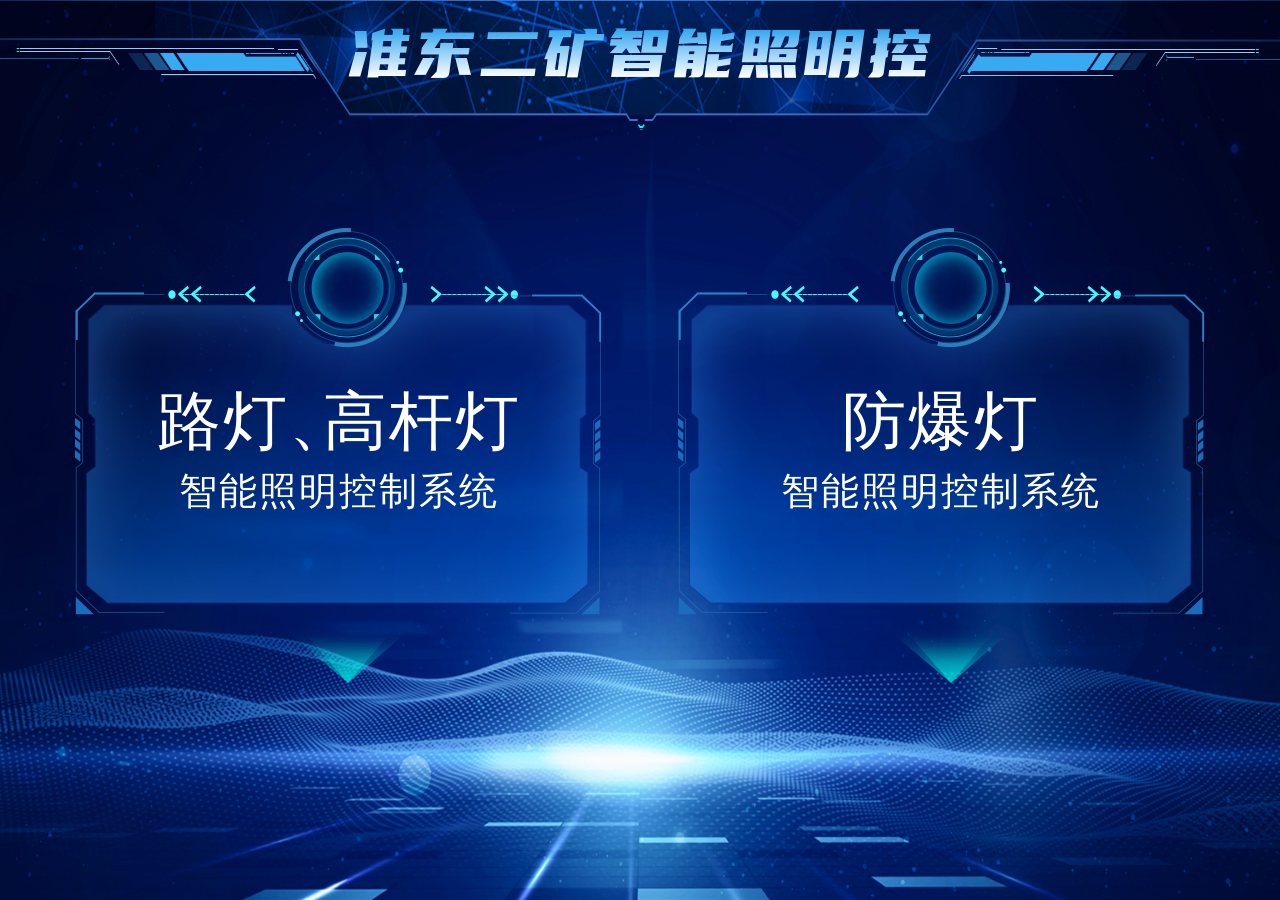
==== commit efdf1ed9: "测试页面" ====
--- a/index.html
+++ b/index.html
@@ -1 +1,263 @@
-<!doctype html><html lang=""><head><meta charset="utf-8"><meta http-equiv="X-UA-Compatible" content="IE=edge"><meta name="viewport" content="width=device-width,initial-scale=1"><link rel="icon" href="favicon.ico"><title>m-img-editor</title><script defer="defer" src="js/chunk-vendors.edccf36f.js"></script><script defer="defer" src="js/app.7b0e23f5.js"></script><link href="css/chunk-vendors.e92fd658.css" rel="stylesheet"><link href="css/app.b2126f8e.css" rel="stylesheet"></head><body><noscript><strong>We're sorry but m-img-editor doesn't work properly without JavaScript enabled. Please enable it to continue.</strong></noscript><div id="app"></div></body></html>+<!DOCTYPE html>
+<html lang="zh-CN">
+
+<head>
+    <meta charset="UTF-8">
+    <meta name="viewport" content="width=device-width, initial-scale=1.0">
+    <title>准东二矿智能照明控制系统</title>
+    <style>
+        @font-face {
+            font-family: "SourceHanSansSCRegular";
+            src: url("./static/font/SourceHanSansSC/SourceHanSansSC-Regular-2.otf") format("opentype");
+            font-weight: normal;
+            font-style: normal;
+        }
+
+        @font-face {
+            font-family: "YouSheBiaoTiHei";
+            src: url("./static/font/YouSheBiaoTiHei-2.ttf") format("truetype");
+            font-weight: normal;
+            font-style: normal;
+        }
+
+        * {
+            margin: 0;
+            padding: 0;
+            box-sizing: border-box;
+        }
+
+        body {
+            font-family: "Microsoft YaHei", Arial, sans-serif;
+            background-color: #0a1a3a;
+            color: #ffffff;
+            overflow: hidden;
+            width: 100%;
+            height: 100vh;
+        }
+
+        .container {
+            width: 100%;
+            height: 100%;
+            position: relative;
+            background: url('./static/img/scene-back.png');
+            background-size: 100% 100%;
+            background-repeat: no-repeat;
+            background-position: center;
+        }
+
+        .header-wrap {
+            background: url('./static/img/head-back.png');
+            background-size: 100% 100%;
+            background-repeat: no-repeat;
+            background-position: center;
+            width: 100%;
+            height: 130px;
+            position: absolute;
+            top: 0;
+            left: 0;
+        }
+
+        .header-title {
+            position: absolute;
+            top: 28px;
+            left: 50%;
+            transform: translatex(-50%);
+
+            font-size: 68px;
+            height: 50px;
+            line-height: 50px;
+            letter-spacing: 2px;
+            font-family: "YouSheBiaoTiHei";
+            text-align: center;
+
+            background: linear-gradient(to bottom, #2fa4ee, #ffffff);
+            background-clip: text;
+            color: transparent;
+        }
+
+
+        .main-content {
+            display: flex;
+            justify-content: space-evenly;
+            align-items: center;
+            width: 100%;
+            height: max-content;
+            position: absolute;
+            top: 50%;
+            left: 50%;
+            transform: translateX(-50%) translateY(-50%);
+        }
+
+        .card-container {
+            position: relative;
+            width: 527px;
+            height: 330px;
+
+            background: url('./static/img/card-back.png') no-repeat center;
+            background-size: 100% 100%;
+            cursor: pointer;
+        }
+        .card-content {
+            position: absolute;
+            top: 19px;
+            left: 11px;
+            width: 503px;
+            height: 300px;
+            background: url('./static/img/card-content-back.png') no-repeat center;
+            background-size: 100% 100%;
+            opacity: 0.47;
+        }
+
+        .card-container:hover .card-content {
+            opacity: 1;
+        }
+
+        .card-title {
+            position: absolute;
+            top: 113px;
+            left: 50%;
+            transform: translate(-50%, 0%);
+            width: 100%;
+
+            font-size: 64px;
+            letter-spacing: 2px;
+            line-height: 48px;
+            text-transform: uppercase;
+            color: #ffffff;
+            font-weight: 500;
+            font-family: "SourceHanSansSCRegular";
+            text-align: center;
+        }
+
+        .card-subtitle {
+            position: absolute;
+            bottom: 100px;
+            left: 50%;
+            transform: translate(-50%, 0%);
+            width: 100%;
+
+            font-size: 38px;
+            letter-spacing: 2px;
+            line-height: 48px;
+            text-transform: uppercase;
+            color: #ffffff;
+            font-weight: 500;
+            font-family: "SourceHanSansSCRegular";
+            text-align: center;
+        }
+
+        @keyframes rotate {
+            0% {
+                transform: rotate(0deg);
+            }
+
+            100% {
+                transform: rotate(360deg);
+            }
+        }
+
+        .round-element-wrap {
+            position: absolute;
+            top: -57px;
+            left: 212px;
+            width: max-content;
+            height: max-content;
+        }
+
+        .round-element {
+            animation: rotate 2s linear infinite;
+            width: 120px;
+            height: 120px;
+            background: url('./static/img/round-icon.png') no-repeat center;
+            background-size: 100% 100%;
+        }
+
+        @keyframes bounce {
+
+            0%,
+            100% {
+                transform: translateY(0);
+            }
+
+            50% {
+                transform: translateY(20px);
+            }
+        }
+
+        .arrow-element-wrap {
+            position: absolute;
+            bottom: -68px;
+            left: 204px;
+            width: max-content;
+            height: max-content;
+        }
+
+        .arrow-element {
+            animation: bounce 1s ease-in-out infinite;
+            width: 136px;
+            height: 59px;
+            background: url('./static/img/arrow-icon.png') no-repeat center;
+            background-size: 100% 100%;
+        }
+    </style>
+</head>
+
+<body>
+    <div class="container">
+        <div class="header-wrap">
+            <div class="header-title">
+                准东二矿智能照明控制系统
+            </div>
+        </div>
+
+        <div class="main-content">
+            <div id="card1" class="card-container">
+                <div class="card-content">
+                </div>
+                    <h2 class="card-title">路灯<span
+                        style="letter-spacing: -30px;"
+                        >、</span>高杆灯</h2>
+                    <p class="card-subtitle">智能照明控制系统</p>
+
+                    <div class="round-element-wrap">
+                        <div class="round-element"></div>
+                    </div>
+                    <div class="arrow-element-wrap">
+                        <div class="arrow-element"></div>
+                    </div>
+            </div>
+
+            <div id="card2" class="card-container">
+                <div class="card-content">
+                </div>
+                    <h2 class="card-title">防爆灯</h2>
+                    <p class="card-subtitle">智能照明控制系统</p>
+                    <div class="round-element-wrap">
+                        <div class="round-element"></div>
+                    </div>
+                    <div class="arrow-element-wrap">
+                        <div class="arrow-element"></div>
+                    </div>
+            </div>
+        </div>
+
+    </div>
+
+    <script>
+        document.addEventListener("DOMContentLoaded", function () {
+            // 获取第一个卡片元素并添加点击事件
+            const card1 = document.getElementById('card1');
+            card1.addEventListener('click', function () {
+                window.open('http://172.19.12.1:8383', '_blank'); // 在新页面中打开第一个目标网址
+            });
+
+            // 获取第二个卡片元素并添加点击事件
+            const card2 = document.getElementById('card2');
+            card2.addEventListener('click', function () {
+                window.open('http://172.19.12.1:8090', '_blank'); // 在新页面中打开第二个目标网址
+            });
+        });
+    </script>
+</body>
+
+</html>
